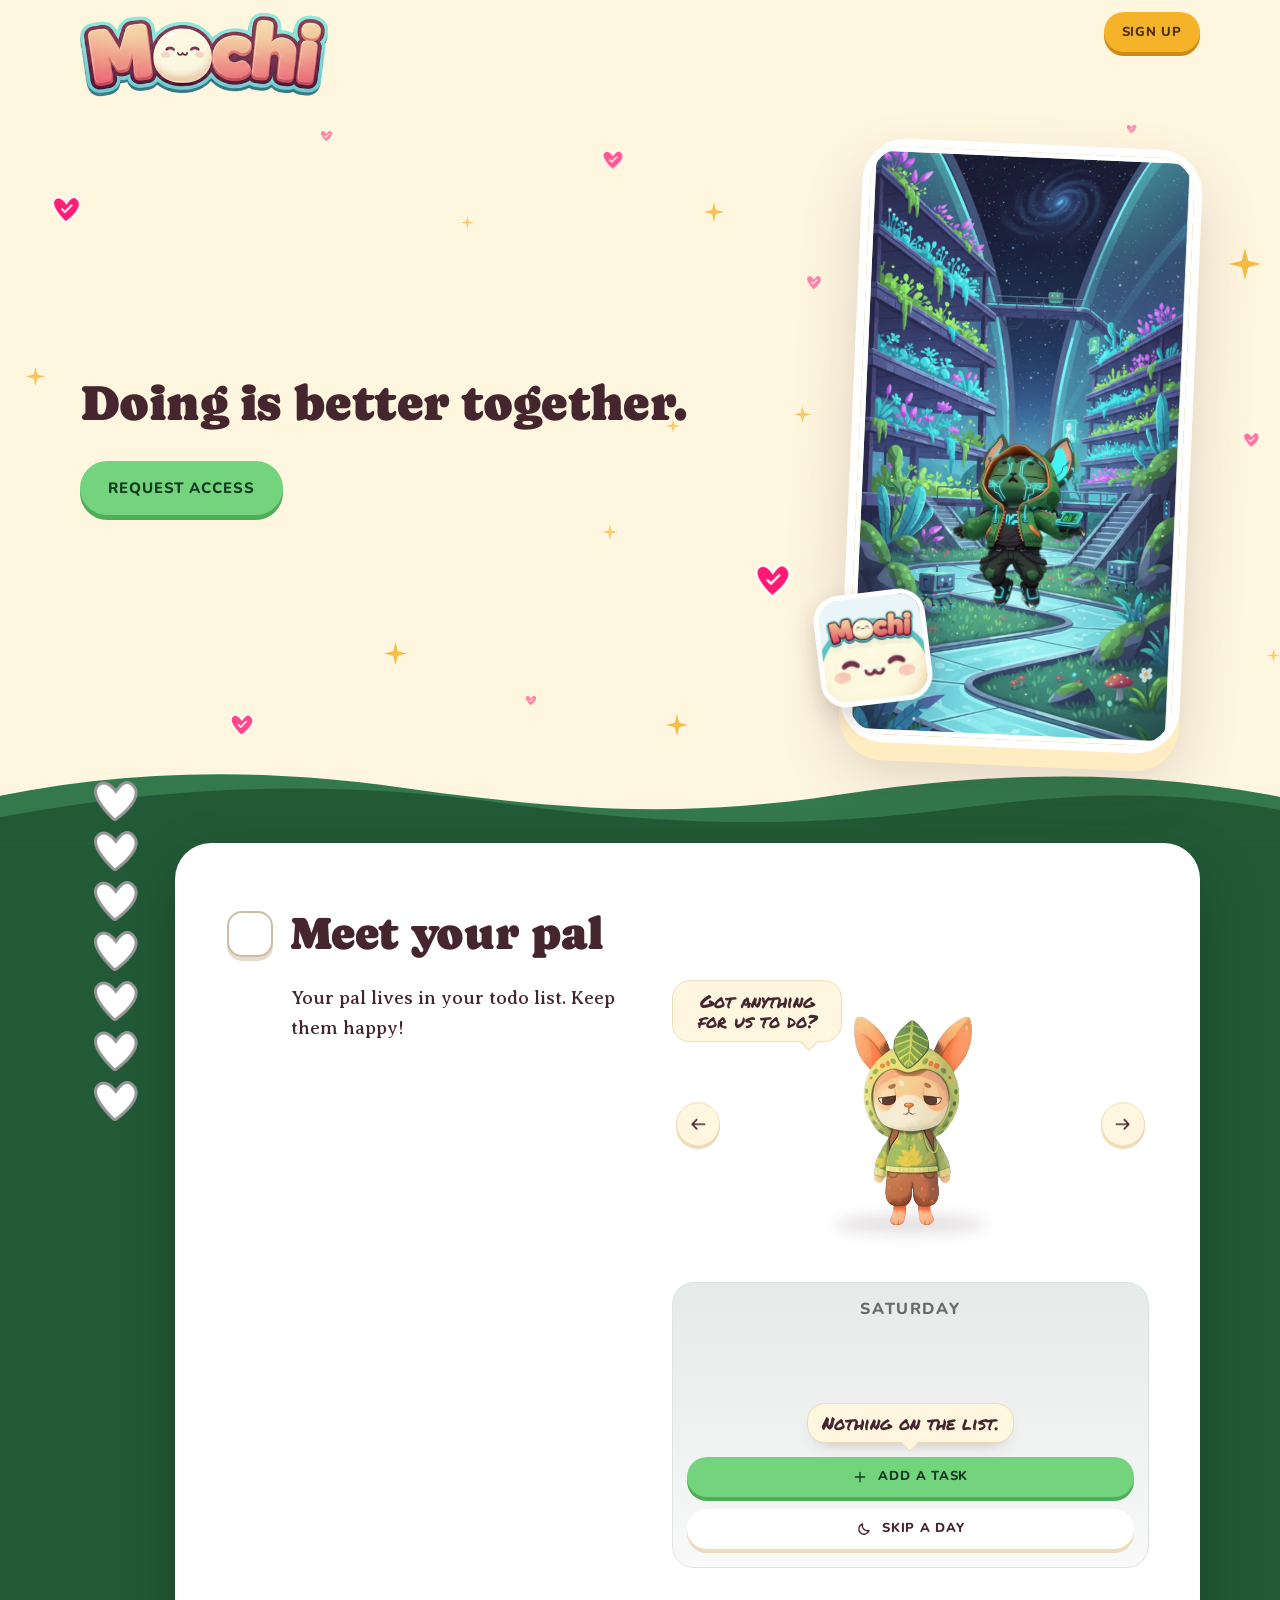
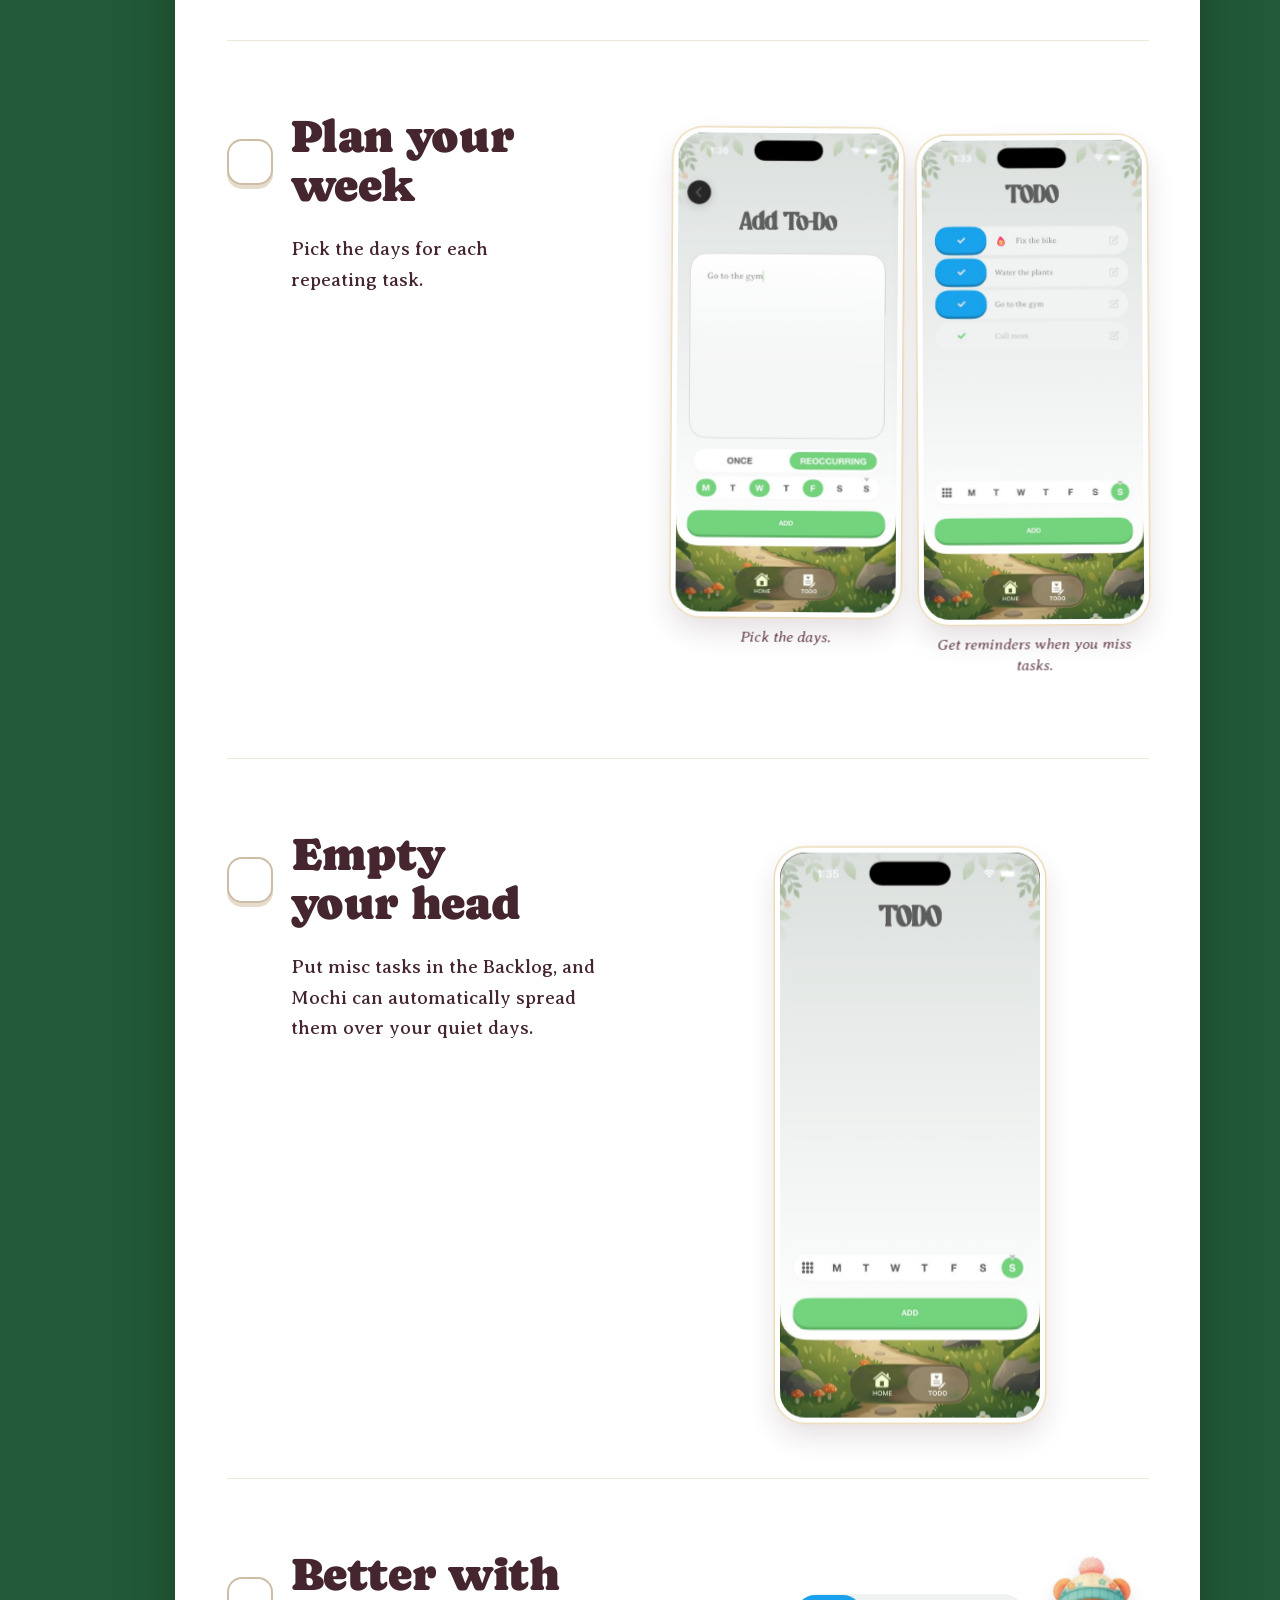
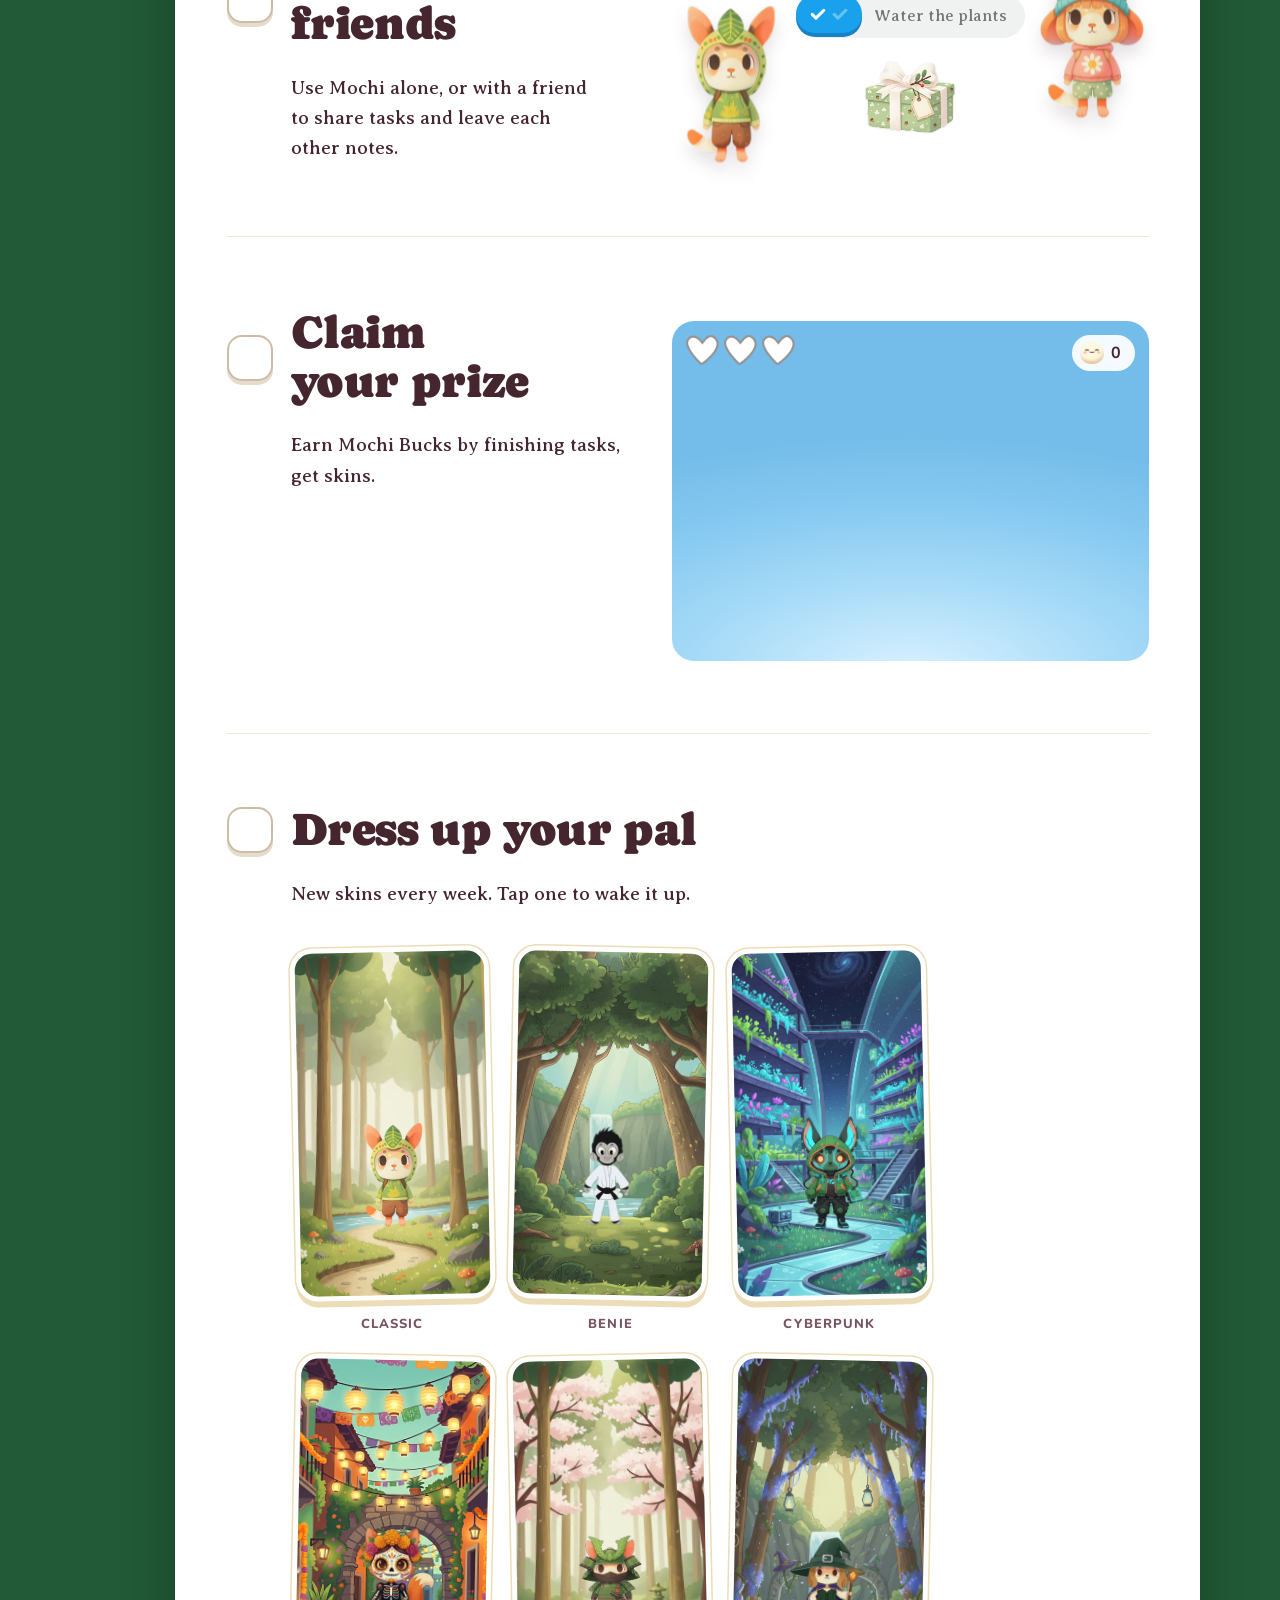
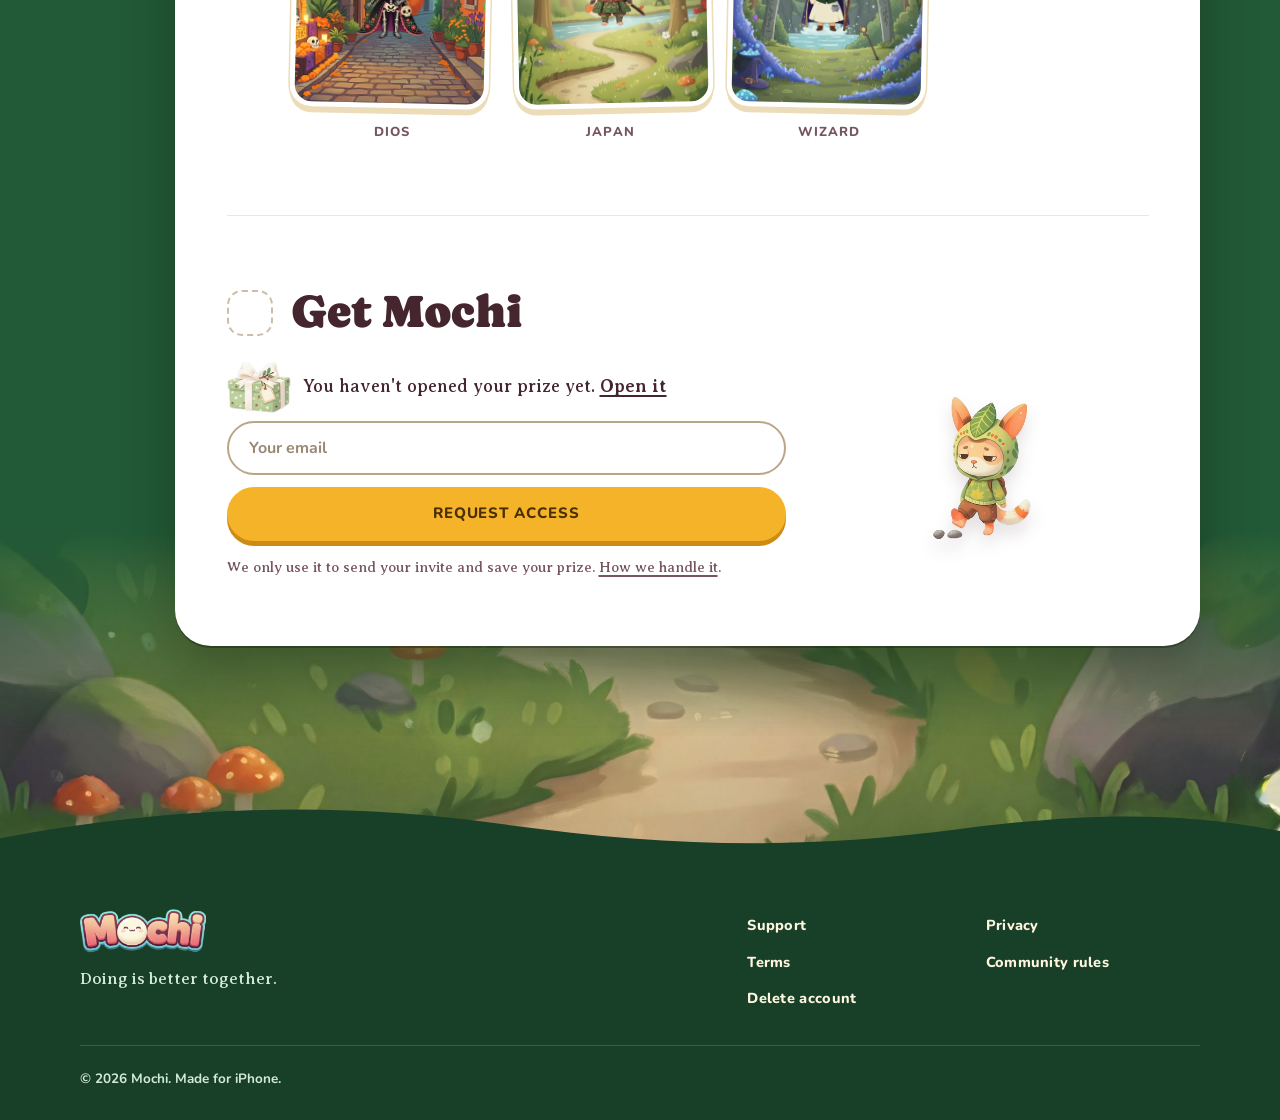
==== index.html @ 24d2e032 "Publish 2026-11-16 10:58" ====
<!DOCTYPE html><html lang="en"><head><meta charset="utf-8"><meta name="viewport" content="width=device-width, initial-scale=1, viewport-fit=cover"><title>Mochi: Doing is better together.</title><meta name="description" content="Mochi is a todo app with a little pal who feels your day. Bored when it's empty. Overwhelmed when you fall behind. Calm when you're caught up."><link rel="canonical" href="https://mochitodo.com/"><meta property="og:title" content="Mochi"><meta property="og:description" content="Mochi is a todo app with a little pal who feels your day. Bored when it's empty. Overwhelmed when you fall behind. Calm when you're caught up."><meta property="og:type" content="website"><meta property="og:image" content="https://mochitodo.com/images/icon.jpg"><meta name="theme-color" content="#fff6e0"><link rel="icon" type="image/png" href="/favicon.png"><link rel="apple-touch-icon" href="/apple-touch-icon.png"><link rel="stylesheet" href="/_astro/Base.DVQUBK1T.css"><link rel="stylesheet" href="/_astro/index.DHN9YJgg.css"></head><body><header class="site-header" data-astro-cid-nen7h5rs><div class="wrap bar" data-astro-cid-nen7h5rs><a class="brand" href="/" aria-label="Mochi home" data-astro-cid-nen7h5rs><img src="/images/logotype.png" alt="Mochi" width="118" height="41" data-astro-cid-nen7h5rs></a><nav aria-label="Main" data-astro-cid-nen7h5rs><a class="far" href="/support/" data-astro-cid-nen7h5rs>Support</a><a class="btn gold small nav-cta" href="/#get" data-request-access tabindex="-1" aria-hidden="true" data-astro-cid-nen7h5rs>Sign up</a></nav></div></header><script>
  // The logo starts big at the top of the page and shrinks to its header size over the first
  // stretch of scrolling. Only the picture scales: the header's height never changes, so the
  // page under it never jumps. --logo-k is the scale, set straight from the scroll position.
  (function () {
    var header = document.querySelector(".site-header");
    if (!header) return;
    var waiting = false, cta = header.querySelector(".nav-cta"), support = header.querySelector("nav a.far");
    var hero = document.querySelector(".hero");
    function size() {
      waiting = false;
      var big = parseFloat(getComputedStyle(header).getPropertyValue("--logo-big")) || 1;
      var p = Math.min(Math.max(window.pageYOffset / 140, 0), 1);
      header.style.setProperty("--logo-k", (big - (big - 1) * p).toFixed(3));
      // Past the hero (or the first stretch of a page without one): swap Support for the button.
      if (!cta) return;
      var past = hero ? hero.getBoundingClientRect().bottom < header.offsetHeight : window.pageYOffset > 320;
      if (past === header.classList.contains("cta-on")) return;
      header.classList.toggle("cta-on", past);
      cta.setAttribute("aria-hidden", past ? "false" : "true"); cta.tabIndex = past ? 0 : -1;
      if (support) { support.setAttribute("aria-hidden", past ? "true" : "false"); support.tabIndex = past ? -1 : 0; }
    }
    function ask() { if (!waiting) { waiting = true; requestAnimationFrame(size); } }
    window.addEventListener("scroll", ask, { passive: true });
    window.addEventListener("resize", ask);
    size();
  })();
</script><main><section class="hero"><!-- Hearts and stars drifting in the sky, at different depths (skyBits above, public/js/delight.js). --><div class="sky" aria-hidden="true"><i class="sky-heart" style="--x:4%;--y:14%;--s:30px;--d:0s;--t:10.5s;opacity:0.88;--mx:6%;--my:19%;--ms:22px" data-depth="0.45"></i><i class="sky-heart" style="--x:47%;--y:7%;--s:22px;--d:-3s;--t:9.2s;opacity:0.65;--mx:86%;--my:15%;--ms:18px" data-depth="0.27"></i><i class="sky-heart" style="--x:59%;--y:70%;--s:36px;--d:-5s;--t:11.5s;opacity:0.90;--mx:3%;--my:55%;--ms:20px" data-depth="0.97"></i><i class="sky-heart" style="--x:25%;--y:4%;--s:13px;--d:-1.5s;--t:7.7s;opacity:0.45;--mx:94%;--my:27%;--ms:11px" data-depth="0.18"></i><i class="sky-heart" style="--x:97%;--y:50%;--s:18px;--d:-4s;--t:8.5s;opacity:0.53;--mx:93%;--my:62%;--ms:13px" data-depth="0.03"></i><i class="sky-heart wide" style="--x:41%;--y:90%;--s:12px;--d:-2.4s;--t:7.5s;opacity:0.45" data-depth="-0.07"></i><i class="sky-heart wide" style="--x:63%;--y:26%;--s:16px;--d:-6s;--t:8.2s;opacity:0.47" data-depth="0.23"></i><i class="sky-heart wide" style="--x:18%;--y:93%;--s:24px;--d:-3.6s;--t:9.5s;opacity:0.71" data-depth="0.21"></i><i class="sky-heart wide" style="--x:88%;--y:3%;--s:11px;--d:-0.8s;--t:7.3s;opacity:0.45" data-depth="-0.18"></i><i class="sky-star" style="--x:30%;--y:82%;--s:23px;--d:0s;--t:9.3s;opacity:0.85;--mx:90%;--my:40%;--ms:18px" data-depth="0.45"></i><i class="sky-star" style="--x:96%;--y:22%;--s:32px;--d:-1.2s;--t:10.8s;opacity:0.85;--mx:92%;--my:80%;--ms:18px" data-depth="0.95"></i><i class="sky-star" style="--x:47%;--y:64%;--s:16px;--d:-2.3s;--t:8.2s;opacity:0.62;--mx:8%;--my:85%;--ms:14px" data-depth="-0.05"></i><i class="sky-star" style="--x:55%;--y:15%;--s:20px;--d:-0.6s;--t:8.8s;opacity:0.77;--mx:93%;--my:49%;--ms:14px" data-depth="0.26"></i><i class="sky-star" style="--x:36%;--y:17%;--s:13px;--d:-1.8s;--t:7.7s;opacity:0.60;--mx:5%;--my:70%;--ms:12px" data-depth="0.11"></i><i class="sky-star wide" style="--x:52%;--y:93%;--s:22px;--d:-2.9s;--t:9.2s;opacity:0.85" data-depth="0.13"></i><i class="sky-star wide" style="--x:62%;--y:46%;--s:17px;--d:-0.3s;--t:8.3s;opacity:0.65" data-depth="0.06"></i><i class="sky-star wide" style="--x:52%;--y:48%;--s:14px;--d:-2.6s;--t:7.8s;opacity:0.60" data-depth="0.08"></i><i class="sky-star" style="--x:2%;--y:40%;--s:19px;--d:-1s;--t:8.7s;opacity:0.73;--mx:4%;--my:36%;--ms:13px" data-depth="0.43"></i><i class="sky-star wide" style="--x:99%;--y:83%;--s:13px;--d:-3.1s;--t:7.7s;opacity:0.60" data-depth="-0.17"></i></div><div class="wrap grid"><div class="hero-text"><h1 aria-label="Doing is better together."><span class="word" aria-hidden="true" style="--i:0">Doing </span><span class="word" aria-hidden="true" style="--i:1">is </span><span class="word" aria-hidden="true" style="--i:2">better </span><span class="word" aria-hidden="true" style="--i:3">together. </span></h1><div class="cta"><a class="btn " href="/#get" data-request-access>Request access</a></div></div><div class="hero-pal"><div class="hero-art" data-astro-cid-elm4t4gh><div class="phone" data-astro-cid-elm4t4gh><img class="world" id="pal-world" alt="" width="830" height="1800" decoding="async" data-astro-cid-elm4t4gh><img class="pal" id="pal-still" alt="" decoding="async" data-astro-cid-elm4t4gh><video class="pal" id="pal-video" muted loop playsinline preload="auto" aria-hidden="true" data-astro-cid-elm4t4gh></video><noscript><img class="world" src="/pals/bg/classic.jpg" alt="" width="830" height="1800" data-astro-cid-elm4t4gh><img class="pal" src="/pals/classic/shelf.webp" alt="" style="--ar:0.5556;--k:1" data-astro-cid-elm4t4gh></noscript></div><img class="icon" src="/images/icon.jpg" alt="" width="512" height="512" data-astro-cid-elm4t4gh></div><script>(function(){const clips = [{"id":"classic","base":"/pals/classic/shelf","bg":"/pals/bg/classic.jpg","ar":0.5556,"k":1},{"id":"cyberpunk","base":"/pals/cyberpunk/shelf","bg":"/pals/bg/cyberpunk.jpg","ar":1,"k":1},{"id":"dios","base":"/pals/dios/shelf","bg":"/pals/bg/dios.jpg","ar":1,"k":1},{"id":"japan","base":"/pals/japan/shelf","bg":"/pals/bg/japan.jpg","ar":1,"k":1},{"id":"wizard","base":"/pals/wizard/shelf","bg":"/pals/bg/wizard.jpg","ar":1,"k":1},{"id":"bennie","base":"/pals/bennie/shelf","bg":"/pals/bg/bennie.jpg","ar":1,"k":1}];

(function () {
  // Where the visitor seems to be -> a skin that fits, or "" for any skin.
  function homeSkin() {
    var asked = new URLSearchParams(location.search).get("place");
    if (asked) return asked;
    var zone = "";
    try { zone = Intl.DateTimeFormat().resolvedOptions().timeZone || ""; } catch (e) {}
    var lang = ((navigator.languages && navigator.languages[0]) || navigator.language || "").toLowerCase();
    var eastAsia = /^Asia\/(Tokyo|Seoul|Pyongyang|Shanghai|Chongqing|Harbin|Urumqi|Hong_Kong|Macau|Taipei|Ulaanbaatar|Singapore|Bangkok|Ho_Chi_Minh|Saigon|Hanoi|Phnom_Penh|Vientiane|Yangon|Rangoon|Manila|Jakarta|Pontianak|Makassar|Jayapura|Kuala_Lumpur|Kuching|Brunei|Dili)$/;
    var latin = /^(America\/(Mexico_City|Cancun|Merida|Monterrey|Matamoros|Chihuahua|Ciudad_Juarez|Hermosillo|Mazatlan|Bahia_Banderas|Tijuana|Guatemala|Belize|El_Salvador|Tegucigalpa|Managua|Costa_Rica|Panama|Havana|Santo_Domingo|Puerto_Rico|Bogota|Caracas|Guayaquil|Lima|La_Paz|Santiago|Punta_Arenas|Asuncion|Montevideo|Buenos_Aires|Cordoba|Argentina\/.+|Sao_Paulo|Bahia|Belem|Fortaleza|Recife|Maceio|Manaus|Cuiaba|Campo_Grande|Porto_Velho|Boa_Vista|Rio_Branco|Araguaina|Santarem|Noronha)|Pacific\/(Galapagos|Easter)|Europe\/Madrid|Atlantic\/Canary|Africa\/Ceuta)$/;
    if (eastAsia.test(zone)) return "japan";
    if (latin.test(zone)) return "dios";
    // The time zone says nothing either way (a traveller, a shared zone): fall back on language.
    if (/^(ja|ko|zh|vi|th|id|ms|fil|tl|km|lo|my|mn)\b/.test(lang)) return "japan";
    if (/^(es|pt-br)\b/.test(lang)) return "dios";
    return "";
  }
  var home = homeSkin();
  var pool = clips.filter(function (x) { return x.id === home; });
  if (!pool.length) pool = clips;
  var c = pool[Math.floor(Math.random() * pool.length)];
  // For checking one pal: add ?pal=dios to the address.
  var want = new URLSearchParams(location.search).get("pal");
  if (want) c = clips.filter(function (x) { return x.id === want; })[0] || c;
  var world = document.getElementById("pal-world");
  var still = document.getElementById("pal-still");
  var video = document.getElementById("pal-video");

  world.src = c.bg;
  [still, video].forEach(function (el) {
    el.style.setProperty("--ar", c.ar);
    el.style.setProperty("--k", c.k);
  });
  still.src = c.base + ".webp";

  // Someone who asked their device for less motion gets the still picture only.
  if (window.matchMedia && window.matchMedia("(prefers-reduced-motion: reduce)").matches) return;

  // Safari, and every browser on iPhone and iPad, plays see-through video only as HEVC (.mov).
  // The others get WebM. (On iPhone, Chrome says "CriOS", not "Chrome", so this test holds.)
  var ua = navigator.userAgent;
  var webkit = /AppleWebKit/.test(ua) && !/(Chrome|Chromium)\//.test(ua);
  video.addEventListener("playing", function () {
    video.classList.add("on");
    still.classList.add("off");
  }, { once: true });
  video.src = c.base + (webkit ? ".mov" : ".webm");
  var started = video.play();
  if (started && started.catch) started.catch(function () {});   // autoplay refused: the still stays
})();
})();</script><!-- Phones: the button sits under the pal, overlapping the bottom of its screen (the one under the
             headline is hidden there). --><div class="cta cta-under"><a class="btn " href="/#get" data-request-access>Request access</a></div></div></div></section><section class="floor" id="list" aria-label="What Mochi does, as a todo list"><div class="hill" aria-hidden="true" data-astro-cid-fsosadq3><svg viewBox="0 0 1440 90" preserveAspectRatio="none" data-astro-cid-fsosadq3><path fill="var(--moss-light)" d="M0 46C150 12 300 6 470 30c170 24 300 34 470 8 170-26 330-30 500 6V90H0z" data-astro-cid-fsosadq3></path></svg><svg viewBox="0 0 1440 90" preserveAspectRatio="none" data-astro-cid-fsosadq3><path fill="var(--moss)" d="M0 62C200 26 380 22 560 46c180 24 330 30 520 6 150-19 250-18 360 2V90H0z" data-astro-cid-fsosadq3></path></svg></div><div class="floor-in"><div class="wrap grid"><aside class="rail" aria-label="Hearts earned by reading this page"><ol class="hearts" id="hearts"><li><img src="/images/app/heart-empty.png" alt="" width="44" height="40"><img class="full" src="/images/app/heart-full.png" alt="" width="44" height="40"></li><li><img src="/images/app/heart-empty.png" alt="" width="44" height="40"><img class="full" src="/images/app/heart-full.png" alt="" width="44" height="40"></li><li><img src="/images/app/heart-empty.png" alt="" width="44" height="40"><img class="full" src="/images/app/heart-full.png" alt="" width="44" height="40"></li><li><img src="/images/app/heart-empty.png" alt="" width="44" height="40"><img class="full" src="/images/app/heart-full.png" alt="" width="44" height="40"></li><li><img src="/images/app/heart-empty.png" alt="" width="44" height="40"><img class="full" src="/images/app/heart-full.png" alt="" width="44" height="40"></li><li><img src="/images/app/heart-empty.png" alt="" width="44" height="40"><img class="full" src="/images/app/heart-full.png" alt="" width="44" height="40"></li><li><img src="/images/app/heart-empty.png" alt="" width="44" height="40"><img class="full" src="/images/app/heart-full.png" alt="" width="44" height="40"></li></ol><button class="rail-gift" id="rail-gift" type="button" hidden aria-label="Open the present"><img src="/images/app/present.png" alt="" width="162" height="131"></button></aside><div class="sheet"><ol class="tasks"><li class="task" id="meet" data-task><div class="task-head"><button class="box" type="button" aria-pressed="false" aria-label="Meet your pal: mark as done"><svg class="icon " width="22" height="22" viewBox="0 0 24 24" fill="none" stroke="currentColor" stroke-width="2" stroke-linecap="round" stroke-linejoin="round" aria-hidden="true" focusable="false"><path d="M5 12.5l4.5 4.5L19 7.5"></path></svg></button><h2 class="task-title"><span class="ink">Meet your pal</span><span class="mark" aria-hidden="true"><span>Meet your pal</span></span></h2></div><div class="task-body"><div class="task-say"><p>Your pal lives in your todo list. Keep them happy!</p></div><div class="task-show"><div class="mood" id="mood"><div class="mood-stage"><p class="bubble" id="mood-say" aria-live="polite">Got anything for us to do?</p><img class="mood-pal" id="mood-still" src="/pals/classic/guy-bored.webp" alt="" style="--ar:0.8828;--k:1"><video class="mood-pal" id="mood-video" muted loop playsinline preload="none" aria-hidden="true"></video><button class="pal-flip prev" id="pal-prev" type="button" aria-label="Previous pal"><svg class="icon " width="20" height="20" viewBox="0 0 24 24" fill="none" stroke="currentColor" stroke-width="2" stroke-linecap="round" stroke-linejoin="round" aria-hidden="true" focusable="false"><path d="M4 12h15M13.500 6.500L19 12l-5.500 5.500"></path></svg></button><button class="pal-flip next" id="pal-next" type="button" aria-label="Next pal"><svg class="icon " width="20" height="20" viewBox="0 0 24 24" fill="none" stroke="currentColor" stroke-width="2" stroke-linecap="round" stroke-linejoin="round" aria-hidden="true" focusable="false"><path d="M4 12h15M13.500 6.500L19 12l-5.500 5.500"></path></svg></button></div><div class="mood-list"><p class="label mood-day" id="mood-day">Today</p><ul id="mood-items" aria-label="Your tasks in this demo"></ul><div class="mood-actions"><span class="mood-add-wrap"><p class="mood-empty" id="mood-empty">Nothing on the list.</p><button class="btn small" id="mood-add" type="button"><svg class="icon " width="16" height="16" viewBox="0 0 24 24" fill="none" stroke="currentColor" stroke-width="2" stroke-linecap="round" stroke-linejoin="round" aria-hidden="true" focusable="false"><path d="M12 5v14M5 12h14"></path></svg> Add a task</button></span><button class="btn small quiet" id="mood-skip" type="button"><svg class="icon " width="16" height="16" viewBox="0 0 24 24" fill="none" stroke="currentColor" stroke-width="2" stroke-linecap="round" stroke-linejoin="round" aria-hidden="true" focusable="false"><path d="M19.500 14.200A7.800 7.800 0 0 1 9.800 4.500a7.800 7.800 0 1 0 9.700 9.700z"></path></svg> Skip a day</button></div></div></div></div></div></li><li class="task" id="week" data-task><div class="task-head"><button class="box" type="button" aria-pressed="false" aria-label="Plan your week: mark as done"><svg class="icon " width="22" height="22" viewBox="0 0 24 24" fill="none" stroke="currentColor" stroke-width="2" stroke-linecap="round" stroke-linejoin="round" aria-hidden="true" focusable="false"><path d="M5 12.5l4.5 4.5L19 7.5"></path></svg></button><h2 class="task-title"><span class="ink">Plan your week</span><span class="mark" aria-hidden="true"><span>Plan your week</span></span></h2></div><div class="task-body"><div class="task-say"><p>Pick the days for each repeating task.</p></div><div class="task-show"><div class="shots"><figure><div class="shot"><img src="/images/screens/add.jpg" width="540" height="1174" loading="lazy" alt="Mochi's Add To-Do screen. The task “Go to the gym” is set to reoccurring on Monday, Wednesday and Friday."></div><figcaption>Pick the days.</figcaption></figure><figure><div class="shot"><img src="/images/screens/todo.jpg" width="540" height="1174" loading="lazy" alt="Mochi's Todo screen showing Sunday's four tasks. “Fix the bike” has a small flame because it was missed the day before; “Call mom” is ticked."></div><figcaption>Get reminders when you miss tasks.</figcaption></figure></div></div></div></li><li class="task" id="queue" data-task><div class="task-head"><button class="box" type="button" aria-pressed="false" aria-label="Empty your head: mark as done"><svg class="icon " width="22" height="22" viewBox="0 0 24 24" fill="none" stroke="currentColor" stroke-width="2" stroke-linecap="round" stroke-linejoin="round" aria-hidden="true" focusable="false"><path d="M5 12.5l4.5 4.5L19 7.5"></path></svg></button><h2 class="task-title"><span class="ink">Empty your head</span><span class="mark" aria-hidden="true"><span>Empty your head</span></span></h2></div><div class="task-body"><div class="task-say"><p>Put misc tasks in the Backlog, and Mochi can automatically spread them over your quiet days.</p></div><div class="task-show"><div class="drop" id="drop"><div class="shot" role="img" aria-label="Mochi's Todo screen filling up with five tasks from the Backlog: Renew passport, Clean the oven, Send the gift, Sort the photos, Fix the tap."><img class="drop-base" src="/images/screens/todo-empty.jpg" alt="" width="540" height="1174" loading="lazy"><img class="drop-row" src="/images/screens/row1.jpg" alt="" loading="lazy" style="left:5.39%;top:17.773%;width:88.806%;height:6.064%"><img class="drop-row" src="/images/screens/row2.jpg" alt="" loading="lazy" style="left:5.39%;top:24.409%;width:88.806%;height:6.064%"><img class="drop-row" src="/images/screens/row3.jpg" alt="" loading="lazy" style="left:5.39%;top:31.045%;width:88.806%;height:6.064%"><img class="drop-row" src="/images/screens/row4.jpg" alt="" loading="lazy" style="left:5.39%;top:37.681%;width:88.806%;height:6.064%"><img class="drop-row" src="/images/screens/row5.jpg" alt="" loading="lazy" style="left:5.39%;top:44.317%;width:88.806%;height:6.064%"></div></div></div></div></li><li class="task" id="partner" data-task><div class="task-head"><button class="box" type="button" aria-pressed="false" aria-label="Better with friends: mark as done"><svg class="icon " width="22" height="22" viewBox="0 0 24 24" fill="none" stroke="currentColor" stroke-width="2" stroke-linecap="round" stroke-linejoin="round" aria-hidden="true" focusable="false"><path d="M5 12.5l4.5 4.5L19 7.5"></path></svg></button><h2 class="task-title"><span class="ink">Better with friends</span><span class="mark" aria-hidden="true"><span>Better with friends</span></span></h2></div><div class="task-body"><div class="task-say"><p>Use Mochi alone, or with a friend to share tasks and leave each other notes.</p></div><div class="task-show"><div class="pair"><img class="pair-pal" src="/pals/classic/shelf.webp" alt="" width="480" height="864" loading="lazy"><div class="pair-mid"><!-- A shared task, as the app draws it: two checks, your friend's (done) and yours (faded).
                       Tick it and the row flips over, like a card, to the note your friend left you. --><div class="pair-card" id="pair-card"><div class="pair-flip" id="pair-flip"><div class="pair-face pair-front"><p class="pair-task" id="pair-task"><button class="sbox" id="pair-tick" type="button" aria-pressed="false" aria-label="Water the plants. Your friend did it. Tick it too."><span class="sbox-friend"><svg width="20" height="20" viewBox="0 0 24 24" fill="none" stroke="currentColor" stroke-width="3.6" stroke-linecap="round" stroke-linejoin="round" aria-hidden="true"><path d="M5 12.5l4.5 4.5L19 7.5"></path></svg></span><span class="sbox-you"><svg width="20" height="20" viewBox="0 0 24 24" fill="none" stroke="currentColor" stroke-width="3.6" stroke-linecap="round" stroke-linejoin="round" aria-hidden="true"><path d="M5 12.5l4.5 4.5L19 7.5"></path></svg></span></button><span>Water the plants</span></p></div><button class="pair-face pair-back" id="pair-note" type="button" tabindex="-1" aria-hidden="true" aria-label="A note from your friend: Proud of you today. Tap to turn it back."><span class="pair-from"><img src="/images/app/heart-full.png" alt="" width="44" height="40" loading="lazy"> From your friend</span><span class="pair-words">Proud of you today.</span></button></div><span class="pair-burst" id="pair-burst" aria-hidden="true"></span></div><button class="pair-gift" id="pair-gift" type="button" aria-expanded="false" aria-controls="pair-card" aria-label="Open the note from your friend"><img src="/images/app/present.png" alt="" width="162" height="131" loading="lazy"></button></div><img class="pair-pal" src="/images/app/girl-calm.webp" alt="" width="480" height="864" loading="lazy"></div></div></div></li><li class="task" id="hearts-task" data-task><div class="task-head"><button class="box" type="button" aria-pressed="false" aria-label="Claim your prize: mark as done"><svg class="icon " width="22" height="22" viewBox="0 0 24 24" fill="none" stroke="currentColor" stroke-width="2" stroke-linecap="round" stroke-linejoin="round" aria-hidden="true" focusable="false"><path d="M5 12.5l4.5 4.5L19 7.5"></path></svg></button><h2 class="task-title"><span class="ink">Claim your prize</span><span class="mark" aria-hidden="true"><span>Claim your prize</span></span></h2></div><div class="task-body"><div class="task-say"><p>Earn Mochi Bucks by finishing tasks, get skins.</p></div><div class="task-show"><div class="earned"><div class="crystal-stage" id="crystal-stage" data-roll="https://eepvspirsftjqhtxdshv.supabase.co/functions/v1/crystal-roll"><canvas aria-hidden="true"></canvas><span class="crystal-hearts" id="crystal-hearts" aria-hidden="true"><span class="crystal-heart"><img src="/images/app/heart-empty.png" alt="" width="44" height="40" loading="lazy"><img class="full" src="/images/app/heart-full.png" alt="" width="44" height="40" loading="lazy"></span><span class="crystal-heart"><img src="/images/app/heart-empty.png" alt="" width="44" height="40" loading="lazy"><img class="full" src="/images/app/heart-full.png" alt="" width="44" height="40" loading="lazy"></span><span class="crystal-heart"><img src="/images/app/heart-empty.png" alt="" width="44" height="40" loading="lazy"><img class="full" src="/images/app/heart-full.png" alt="" width="44" height="40" loading="lazy"></span></span><span class="crystal-pill" id="crystal-pill"><img src="/images/app/coin.png" alt="" width="100" height="93" loading="lazy"><b id="crystal-bucks" aria-label="Mochi Bucks">0</b></span><button class="crystal-hit" id="crystal-hit" type="button" disabled aria-label="Open the crystal to win Mochi Bucks and hearts"></button><p class="crystal-total" id="crystal-total" hidden><img src="/images/app/coin.png" alt="" width="100" height="93"><b id="crystal-total-n">0</b><span>Mochi Bucks</span></p><!-- Until it is claimed, the win waits wrapped in a present (public/js/crystal.js). --><a class="crystal-present" id="crystal-present" href="#get" data-request-access hidden aria-label="Your present. Sign up below to claim it."><img src="/images/app/present.png" alt="" width="162" height="131" loading="lazy"></a><p class="crystal-hint" aria-live="polite">Tap to win a prize. What's inside?</p></div><div class="crystal-win" id="crystal-win" hidden role="status"><span class="win-fx" aria-hidden="true"><i style="--i:0"></i><i style="--i:1"></i><i style="--i:2"></i><i style="--i:3"></i><i style="--i:4"></i><i style="--i:5"></i><i style="--i:6"></i><i style="--i:7"></i><i style="--i:8"></i><i style="--i:9"></i><i style="--i:10"></i><i style="--i:11"></i></span><p class="crystal-win-head" id="crystal-win-head">Claim your prize</p><p id="crystal-win-text" hidden></p><a class="btn gold crystal-claim" id="crystal-claim" href="#get" data-request-access>Sign up <b class="crystal-left" id="crystal-left" aria-label="time left">60:00</b></a></div></div></div></div></li><li class="task" id="worlds" data-task><div class="task-head"><button class="box" type="button" aria-pressed="false" aria-label="Dress up your pal: mark as done"><svg class="icon " width="22" height="22" viewBox="0 0 24 24" fill="none" stroke="currentColor" stroke-width="2" stroke-linecap="round" stroke-linejoin="round" aria-hidden="true" focusable="false"><path d="M5 12.5l4.5 4.5L19 7.5"></path></svg></button><h2 class="task-title"><span class="ink">Dress up your pal</span><span class="mark" aria-hidden="true"><span>Dress up your pal</span></span></h2></div><div class="task-body"><div class="task-say"><p>New skins every week. Tap one to wake it up.</p></div><div class="task-show"><ul class="shelf" id="shelf"><li><button class="world" type="button" data-base="/pals/classic/shelf" aria-label="Classic skin: play"><img class="world-bg" src="/pals/bg/classic.jpg" alt="" width="830" height="1800" loading="lazy"><img class="world-pal" src="/pals/classic/shelf.webp" alt="" loading="lazy" style="--ar:0.5556;--k:1"></button><span class="label">Classic</span></li><li><button class="world" type="button" data-base="/pals/bennie/shelf" aria-label="Benie skin: play"><img class="world-bg" src="/pals/bg/bennie.jpg" alt="" width="830" height="1800" loading="lazy"><img class="world-pal" src="/pals/bennie/shelf.webp" alt="" loading="lazy" style="--ar:1;--k:1"></button><span class="label">Benie</span></li><li><button class="world" type="button" data-base="/pals/cyberpunk/shelf" aria-label="Cyberpunk skin: play"><img class="world-bg" src="/pals/bg/cyberpunk.jpg" alt="" width="830" height="1800" loading="lazy"><img class="world-pal" src="/pals/cyberpunk/shelf.webp" alt="" loading="lazy" style="--ar:1;--k:1"></button><span class="label">Cyberpunk</span></li><li><button class="world" type="button" data-base="/pals/dios/shelf" aria-label="Dios skin: play"><img class="world-bg" src="/pals/bg/dios.jpg" alt="" width="830" height="1800" loading="lazy"><img class="world-pal" src="/pals/dios/shelf.webp" alt="" loading="lazy" style="--ar:1;--k:1"></button><span class="label">Dios</span></li><li><button class="world" type="button" data-base="/pals/japan/shelf" aria-label="Japan skin: play"><img class="world-bg" src="/pals/bg/japan.jpg" alt="" width="830" height="1800" loading="lazy"><img class="world-pal" src="/pals/japan/shelf.webp" alt="" loading="lazy" style="--ar:1;--k:1"></button><span class="label">Japan</span></li><li><button class="world" type="button" data-base="/pals/wizard/shelf" aria-label="Wizard skin: play"><img class="world-bg" src="/pals/bg/wizard.jpg" alt="" width="830" height="1800" loading="lazy"><img class="world-pal" src="/pals/wizard/shelf.webp" alt="" loading="lazy" style="--ar:1;--k:1"></button><span class="label">Wizard</span></li></ul></div></div></li><li class="task" id="get" data-task data-locked><div class="task-head"><button class="box" type="button" aria-pressed="false" aria-label="Get Mochi: mark as done" disabled><svg class="icon " width="22" height="22" viewBox="0 0 24 24" fill="none" stroke="currentColor" stroke-width="2" stroke-linecap="round" stroke-linejoin="round" aria-hidden="true" focusable="false"><path d="M5 12.5l4.5 4.5L19 7.5"></path></svg></button><h2 class="task-title"><span class="ink">Get Mochi</span><span class="mark" aria-hidden="true"><span>Get Mochi</span></span></h2></div><div class="task-body"><div class="task-say"></div><div class="task-show"><div class="get"><!-- The pal plays its clip (bored until you sign up, calm after); the still shows first and stays
                     when motion is reduced or the clip can't play. --><div class="get-stage" id="get-stage"><div class="get-pal" aria-hidden="true"><img class="get-pal-still" id="get-pal" src="/pals/classic/guy-bored.webp" alt="" width="768" height="870" loading="lazy"><video class="get-pal-clip" id="get-pal-clip" muted loop playsinline preload="none"></video></div></div><div class="get-do"><form class="access" id="access" novalidate><!-- The last heart (it fills when you sign up), next to the prize if one is waiting,
                           and only then: the line is always the prize itself. --><div class="access-lead"><span class="get-heart" id="get-heart" aria-hidden="true"><img src="/images/app/heart-empty.png" alt="" width="44" height="40" loading="lazy"><img class="full" src="/images/app/heart-full.png" alt="" width="44" height="40" loading="lazy"></span><p class="access-bonus" id="access-bonus" hidden></p><!-- Never opened the crystal: the present that followed you down lands here, with a nudge. --><a class="get-gift" id="get-gift" href="#hearts-task" aria-label="Open your prize" hidden><img src="/images/app/present.png" alt="" width="162" height="131" loading="lazy"></a><p class="get-remind" id="get-remind" hidden>You haven't opened your prize yet. <a href="#hearts-task">Open it</a></p></div><label class="sr-only" for="access-email">Your email</label><div class="access-row"><input id="access-email" name="email" type="email" inputmode="email" autocomplete="email" autocapitalize="off" spellcheck="false" placeholder="Your email" maxlength="254" required><input class="access-trap" name="website" type="text" tabindex="-1" autocomplete="off" aria-hidden="true"><button class="btn gold" type="submit" id="access-go">Request access</button></div><p class="access-msg" id="access-msg" role="status" aria-live="polite"></p><p class="access-fine">We only use it to send your invite and save your prize. <a href="/privacy/#website">How we handle it</a>.</p></form></div></div></div></div></li></ol></div></div><div class="floor-art" aria-hidden="true"><div class="hill" aria-hidden="true" data-astro-cid-fsosadq3><svg viewBox="0 0 1440 90" preserveAspectRatio="none" data-astro-cid-fsosadq3><path fill="var(--moss-deep)" d="M0 62C200 26 380 22 560 46c180 24 330 30 520 6 150-19 250-18 360 2V90H0z" data-astro-cid-fsosadq3></path></svg></div></div></div></section><div class="claim-bar" id="claim-bar" hidden><a class="btn gold" id="claim-bar-btn" href="#get">Sign up <b class="crystal-left" id="claim-bar-left">10:00.000</b></a></div><div class="present-dock" id="present-dock" hidden><p class="present-say" aria-hidden="true">Don't forget to claim me by signing up below!</p><a class="present-dock-gift" href="#get" aria-label="Your present. Sign up below to claim it."><img src="/images/app/present.png" alt="" width="162" height="131"></a></div><script src="/js/delight.js?v=mwjmmnda" defer></script><script src="/js/lottie_light.min.js" defer></script><script src="/js/coinpile.js?v=mwjmmnda" defer></script><script src="/js/crystal.js?v=mwjmmnda" defer></script></main><footer class="site-footer" data-astro-cid-jo6i4kqk><div class="ground" data-astro-cid-jo6i4kqk><div class="wrap inner" data-astro-cid-jo6i4kqk><div class="who" data-astro-cid-jo6i4kqk><img src="/images/logotype.png" alt="Mochi" width="126" height="44" data-astro-cid-jo6i4kqk><p id="foot-line" data-astro-cid-jo6i4kqk>Doing is better together.</p></div><nav aria-label="Footer" data-astro-cid-jo6i4kqk><ul data-astro-cid-jo6i4kqk><li data-astro-cid-jo6i4kqk><a href="/support/" data-astro-cid-jo6i4kqk>Support</a></li><li data-astro-cid-jo6i4kqk><a href="/privacy/" data-astro-cid-jo6i4kqk>Privacy</a></li><li data-astro-cid-jo6i4kqk><a href="/eula/" data-astro-cid-jo6i4kqk>Terms</a></li><li data-astro-cid-jo6i4kqk><a href="/community/" data-astro-cid-jo6i4kqk>Community rules</a></li><li data-astro-cid-jo6i4kqk><a href="/delete-account/" data-astro-cid-jo6i4kqk>Delete account</a></li></ul></nav><p class="fine" data-astro-cid-jo6i4kqk>© 2026 Mochi. Made for iPhone.</p></div></div></footer></body></html><script>(function(){const lines = {"idle":["Tiny steps still count!","I like it here with you.","Today feels like a good day."],"bored":["Got anything for us to do?","Sooo bored… add a task?","My paws are itching to help."],"overwhelmed":["Phew, that's a big pile…","One at a time. We've got this.","Deep breath with me?"],"taskDone":["Yay! One down!","Look at you go!","Done and dusted!"],"overwhelmedTaskDone":["One less! I can breathe again.","Ahh, lighter already. Thank you!"],"calmAgain":["All caught up. So calm now!","We did it! Calm day unlocked."]};
const ideas = ["Water the plants","Call mom","Fold the laundry","Buy oat milk","Reply to Sam","Book the dentist","Take out the trash","Stretch for ten minutes"];
const demoPals = [{"name":"Classic","bored":{"base":"/pals/classic/guy-bored","ar":0.8828,"k":1},"overwhelmed":{"base":"/pals/classic/guy-overwhelmed","ar":0.5556,"k":1},"idle":{"base":"/pals/classic/shelf","ar":0.5556,"k":1}},{"name":"Benie","bored":{"base":"/pals/bennie/guy-bored","ar":1,"k":1.5},"overwhelmed":{"base":"/pals/bennie/guy-overwhelmed","ar":1,"k":1},"idle":{"base":"/pals/bennie/shelf","ar":1,"k":1}},{"name":"Cyberpunk","bored":{"base":"/pals/cyberpunk/guy-bored","ar":1,"k":1},"overwhelmed":{"base":"/pals/cyberpunk/guy-overwhelmed","ar":1,"k":1},"idle":{"base":"/pals/cyberpunk/shelf","ar":1,"k":1}},{"name":"Dios","bored":{"base":"/pals/dios/girl-bored","ar":1,"k":1},"overwhelmed":{"base":"/pals/dios/girl-overwhelmed","ar":1,"k":1},"idle":{"base":"/pals/dios/shelf","ar":1,"k":1}},{"name":"Japan","bored":{"base":"/pals/japan/guy-bored","ar":1,"k":1},"overwhelmed":{"base":"/pals/japan/guy-overwhelmed","ar":1,"k":1},"idle":{"base":"/pals/japan/shelf","ar":1,"k":1}},{"name":"Wizard","bored":{"base":"/pals/wizard/girl-bored","ar":1,"k":1},"overwhelmed":{"base":"/pals/wizard/girl-overwhelmed","ar":1,"k":1},"idle":{"base":"/pals/wizard/shelf","ar":1,"k":1}}];
const hasDownload = false;
const tagline = "Doing is better together.";
const appName = "Mochi";
const accessUrl = "https://eepvspirsftjqhtxdshv.supabase.co/functions/v1/request-access";

(function () {
  var $ = function (id) { return document.getElementById(id); };
  var reduce = window.matchMedia && window.matchMedia("(prefers-reduced-motion: reduce)").matches;
  // Safari (and every browser on iPhone) plays see-through video only as HEVC .mov; the rest get WebM.
  var ua = navigator.userAgent;
  var webkit = /AppleWebKit/.test(ua) && !/(Chrome|Chromium)\//.test(ua);
  function clip(base) { return base + (webkit ? ".mov" : ".webm"); }
  // The pal in "Get Mochi": its still at once, its clip once it's near the screen.
  var getPalBase = "", getPalNear = false;
  function getPal(base) {
    if (base === getPalBase) return;
    getPalBase = base;
    var still = $("get-pal"), v = $("get-pal-clip");
    still.src = base + ".webp"; still.classList.remove("off"); v.classList.remove("on");
    if (getPalNear) playGetPal();
  }
  function playGetPal() {
    var v = $("get-pal-clip");
    if (reduce || !getPalBase) return;
    v.src = clip(getPalBase);
    var p = v.play(); if (p && p.catch) p.catch(function () {});
  }
  $("get-pal-clip").addEventListener("playing", function () { this.classList.add("on"); $("get-pal").classList.add("off"); });
  if ("IntersectionObserver" in window) new IntersectionObserver(function (e, io) {
    if (!e[0].isIntersecting) return;
    io.disconnect(); getPalNear = true; playGetPal();
  }, { rootMargin: "300px" }).observe($("get-pal").parentNode);
  function pick(list) { return list[Math.floor(Math.random() * list.length)]; }

  var DAYS = ["Sunday", "Monday", "Tuesday", "Wednesday", "Thursday", "Friday", "Saturday"];
  var now = new Date();
  var dow = now.getDay();            // 0 = Sunday
  var col = (dow + 6) % 7;           // 0 = Monday, the way the app's week runs

  // ---------------------------------------------------------------- the list ticks itself
  var tasks = Array.prototype.slice.call(document.querySelectorAll("[data-task]"));
  // Phones and tablets: each task title stays on one line, shrunk only as much as it needs to fit.
  var stacked = window.matchMedia("(max-width: 1000px)");
  function fitTitles() {
    tasks.forEach(function (t) {
      var h = t.querySelector(".task-title");
      h.style.fontSize = ""; h.style.whiteSpace = "";
      if (!stacked.matches) return;
      h.style.whiteSpace = "nowrap";
      var room = h.clientWidth, need = h.scrollWidth;
      if (need > room) h.style.fontSize = (parseFloat(getComputedStyle(h).fontSize) * room / need * 0.98).toFixed(2) + "px";
    });
  }
  fitTitles();
  window.addEventListener("resize", fitTitles);
  if (document.fonts && document.fonts.ready) document.fonts.ready.then(fitTitles);
  var hearts = Array.prototype.slice.call(document.querySelectorAll("#hearts li"));
  var done = tasks.map(function () { return false; });
  var byHand = tasks.map(function () { return false; });
  var total = tasks.length, last = total - 1;
  var tally = $("tally");

  function render() {
    var n = done.filter(Boolean).length;
    tasks.forEach(function (t, i) {
      t.classList.toggle("done", done[i]);
      t.querySelector(".box").setAttribute("aria-pressed", done[i] ? "true" : "false");
    });
    hearts.forEach(function (h, i) {
      var was = h.classList.contains("on"), on = i < n;
      h.classList.toggle("on", on);
      if (!on) h.classList.remove("arriving", "pop");
      else if (!was && rendered && !reduce) earn(h, lastTicked >= 0 ? tasks[lastTicked].querySelector(".box") : null);
    });
    rendered = true;
    getPal(done[last] ? "/pals/classic/shelf" : "/pals/classic/guy-bored");
    $("rail-gift").hidden = n < total;
    if (tally) {
      tally.hidden = n === 0;
      $("tally-count").textContent = n + "/" + total;
      tally.classList.remove("bump"); void tally.offsetWidth; tally.classList.add("bump");
    }
    $("get-heart").classList.toggle("on", !!done[last]);
  }
  function set(i, value, hand) {
    if (hand) byHand[i] = true;
    if (done[i] === value) return;
    done[i] = value;
    if (value) lastTicked = i;
    render();
  }

  // Earning a heart: a little heart flies from the ticked task's checkbox, on an arc, into its slot on
  // the rail, and the slot pops (squash, spring, ring, glow, a burst of tiny hearts and gold). If the
  // checkbox isn't on screen, the slot just pops. Styles: "A heart earned" in home.css.
  var lastTicked = -1, rendered = false;
  function earn(h, from) {
    var a = from && from.getBoundingClientRect(), b = h.getBoundingClientRect();
    if (!a || !b.width || a.bottom < 0 || a.top > window.innerHeight || !document.body.animate) { pop(h); return; }
    h.classList.add("arriving");
    var f = document.createElement("img");
    f.src = "/images/app/heart-full.png"; f.alt = ""; f.className = "heart-flier"; f.style.left = "0"; f.style.top = "0";
    document.body.appendChild(f);
    var s = { x: a.left + a.width / 2 - 13, y: a.top + a.height / 2 - 12 }, e = { x: b.left + b.width / 2 - 13, y: b.top + b.height / 2 - 12 };
    var m = { x: (s.x + e.x) / 2, y: Math.min(s.y, e.y) - 90 };
    function at(t, k) { var u = 1 - t; return "translate(" + (u * u * s.x + 2 * u * t * m.x + t * t * e.x).toFixed(1) + "px," +
                                                     (u * u * s.y + 2 * u * t * m.y + t * t * e.y).toFixed(1) + "px) scale(" + k + ")"; }
    var fly = f.animate([{ transform: at(0, 0.4), opacity: 0 }, { transform: at(0.25, 1.3), opacity: 1, offset: 0.22 },
                         { transform: at(0.6, 1.15), offset: 0.6 }, { transform: at(1, 0.85), opacity: 1 }],
                        { duration: 640, easing: "cubic-bezier(0.45, 0, 0.3, 1)" });
    fly.onfinish = function () { f.remove(); if (h.classList.contains("arriving")) { h.classList.remove("arriving"); pop(h); } };
  }
  function pop(h) {
    h.classList.remove("pop"); void h.offsetWidth; h.classList.add("pop");
    var bits = [], ring = document.createElement("span");
    ring.className = "ring"; h.appendChild(ring); bits.push(ring);
    for (var k = 0; k < 9; k++) {
      var sp = document.createElement("span"), ang = (k / 9) * Math.PI * 2 + Math.random() * 0.4, d = 26 + Math.random() * 18;
      sp.className = k % 3 === 2 ? "spark gold" : "spark";
      sp.style.setProperty("--dx", (Math.cos(ang) * d).toFixed(1) + "px");
      sp.style.setProperty("--dy", (Math.sin(ang) * d).toFixed(1) + "px");
      sp.style.setProperty("--r", ((Math.random() - 0.5) * 90).toFixed(0) + "deg");
      sp.style.setProperty("--s", (0.7 + Math.random() * 0.6).toFixed(2));
      h.appendChild(sp); bits.push(sp);
    }
    setTimeout(function () { bits.forEach(function (x) { x.remove(); }); h.classList.remove("pop"); }, 950);
  }
  tasks.forEach(function (t, i) {
    t.querySelector(".box").addEventListener("click", function () { set(i, !done[i], true); });
  });
  // A task ticks as you scroll past it: the moment its checkbox row rises above the middle of
  // the window. Scrolling back up unticks it the same way, once the row drops below that line
  // again. Scrolling never touches a box you set yourself, and the last task is ticked only by
  // doing it. When several pass at once (a jump), they go one after another: ticks top to
  // bottom, unticks bottom to top, so the list fills and empties like you read it.
  var waiting = false, queued = [], draining = false;
  function above(i) {
    var head = tasks[i].querySelector(".task-head").getBoundingClientRect();
    return head.top + head.height / 2 < window.innerHeight * 0.45;
  }
  function drain() {
    if (!queued.length) { draining = false; return; }
    draining = true;
    var i = queued.shift();
    if (!byHand[i]) set(i, above(i), false);               // where it is now, not where it was
    setTimeout(drain, reduce ? 0 : 140);
  }
  function scrolledPast() {
    waiting = false;
    var ticks = [], unticks = [];
    tasks.forEach(function (t, i) {
      if (i === last || byHand[i] || queued.indexOf(i) !== -1) return;
      var want = above(i);
      if (want && !done[i]) ticks.push(i);
      else if (!want && done[i]) unticks.unshift(i);
    });
    queued = queued.concat(ticks, unticks);
    if (queued.length && !draining) drain();
  }
  window.addEventListener("scroll", function () { if (!waiting) { waiting = true; requestAnimationFrame(scrolledPast); } }, { passive: true });
  window.addEventListener("resize", scrolledPast);
  var getLink = tasks[last].querySelector("a.btn");
  if (getLink) getLink.addEventListener("click", function () { set(last, true, true); });

  // ---------------------------------------------------------------- request access
  // The email goes to our own server (the request-access function) and nowhere else. Asking is
  // what ticks the last task. The device remembers that it asked, so the box isn't shown again.
  var form = $("access");
  if (form && accessUrl) {
    var emailEl = $("access-email"), msg = $("access-msg"), go = $("access-go");
    var asked = false;
    try { asked = localStorage.getItem("mochi-access") === "1"; } catch (e) {}
    var bonusEl = $("access-bonus");
    // What the crystal on this page paid, if it was tapped and not yet saved to an email
    // (public/js/crystal.js keeps it). Only its id is sent; the server knows what it is worth.
    function crystal() {
      var v = null;
      try { v = JSON.parse(localStorage.getItem("mochi-crystal") || "null"); } catch (e) { v = window.__mochiCrystal || null; }
      return v && typeof v.id === "string" && v.amount >= 30 && v.amount <= 100 ? v : null;
    }
    function keepCrystal(v) {
      window.__mochiCrystal = v;
      try { if (v) localStorage.setItem("mochi-crystal", JSON.stringify(v)); else localStorage.removeItem("mochi-crystal"); } catch (e) {}
      window.dispatchEvent(new CustomEvent("mochi-crystal"));
    }
    function waiting() { var c = crystal(); return c && !c.saved && c.expires > Date.now() ? c : null; }
    function thanks(text) {
      form.classList.add("sent");
      msg.textContent = text;
      set(last, true, true);
    }
    var LISTED = "You're on the list. Watch your inbox for an invite.";
    function prize(bucks, hearts) { var h = Math.min(3, Math.max(1, Math.round(hearts) || 1)); return Math.round(bucks) + " Mochi Bucks and " + h + (h === 1 ? " heart" : " hearts"); }
    function dressForm() {
      var c = waiting(), saved = crystal();
      bonusEl.hidden = !c;
      if (c) {                                             // "[coin] 74 Mochi Bucks and [heart] 2 hearts are waiting."
        var b = Math.round(c.amount), h = Math.min(3, Math.max(1, Math.round(c.hearts) || 1));
        bonusEl.innerHTML = '<img class="inline-icon" src="/images/app/coin.png" alt="" width="100" height="93" />' + b + " Mochi Bucks and " +
          '<img class="inline-icon" src="/images/app/heart-full.png" alt="" width="44" height="40" />' + h + (h === 1 ? " heart is" : " hearts are") + " waiting.";
      }
      go.textContent = c ? "Sign up and claim" : "Request access";
      if (asked && !c) thanks(saved && saved.saved ? LISTED + " Your " + prize(saved.amount, saved.hearts) + " are saved for you." : LISTED);
      else if (c && form.classList.contains("sent")) {       // already on the list, then won a crystal: ask once more to save it
        form.classList.remove("sent"); msg.textContent = "Enter your email again to save your prize.";
      }
    }
    dressForm();
    window.addEventListener("mochi-crystal", dressForm);
    form.addEventListener("submit", function (ev) {
      ev.preventDefault();
      // The same plain-email rule the server enforces. This copy only saves a round trip; the
      // server and the database are what actually refuse anything else.
      var email = emailEl.value.trim().toLowerCase();
      if (email.length > 254 || email.indexOf("..") !== -1 ||
          !/^[a-z0-9](?:[a-z0-9._+-]{0,62}[a-z0-9])?@(?:[a-z0-9](?:[a-z0-9-]{0,61}[a-z0-9])?\.)+[a-z]{2,24}$/.test(email)) {
        msg.textContent = "That email doesn't look right. Check it and try again.";
        emailEl.focus();
        return;
      }
      var c = waiting(), body = { email: email, website: form.elements.website.value };
      if (c) body.roll = c.id;
      go.disabled = true; msg.textContent = "Sending…";
      fetch(accessUrl, { method: "POST", headers: { "Content-Type": "application/json" }, body: JSON.stringify(body) })
        .then(function (r) { return r.json(); })
        .then(function (d) {
          if (d.status === "ok") {
            asked = true;
            try { localStorage.setItem("mochi-access", "1"); } catch (e) {}
            // The amount shown is the one the server says it saved, not the one this page remembered.
            var text = LISTED;
            if (d.bonus_state === "saved" && d.bonus >= 30) {
              var won = d.hearts >= 1 ? d.hearts : (c ? c.hearts : 1);
              text = "You're on the list, and your " + prize(d.bonus, won) + " are saved to " + email +
                     ". Log in to the app with that email to get them.";
              if (c) keepCrystal({ id: c.id, amount: d.bonus, hearts: won, expires: c.expires, saved: true });
            } else if (c) {
              text = LISTED + (d.bonus_state === "has_one" ? " This email already has a prize saved, so it keeps that one."
                             : d.bonus_state === "used" ? " That crystal was already claimed with another email."
                             : " Your crystal prize ran out before you signed up.");
              // The crystal stays spent: it is one shot, so the record is kept, never cleared.
              keepCrystal({ id: c.id, amount: c.amount, hearts: c.hearts, expires: 0, saved: false,
                            why: d.bonus_state === "has_one" || d.bonus_state === "used" ? d.bonus_state : "" });
            }
            bonusEl.hidden = true;
            thanks(text);
          } else if (d.status === "invalid") {
            msg.textContent = "That email doesn't look right. Check it and try again."; go.disabled = false; emailEl.focus();
          } else if (d.status === "rate_limited") {
            msg.textContent = "Too many tries. Try again in an hour."; go.disabled = false;
          } else { throw new Error("status"); }
        })
        .catch(function () { msg.textContent = "Couldn't reach us just now. Try again in a minute."; go.disabled = false; });
    });
    // The "Request access" buttons elsewhere on the page jump here and put the cursor in the box.
    Array.prototype.forEach.call(document.querySelectorAll("[data-request-access]"), function (a) {
      a.addEventListener("click", function () { setTimeout(function () { if (!form.classList.contains("sent")) emailEl.focus({ preventScroll: true }); }, 700); });
    });
  }
  render(); scrolledPast();

  // While you are in another tab, your pal gets bored. (Look at the tab's name.)
  var realTitle = document.title;
  document.addEventListener("visibilitychange", function () {
    document.title = document.hidden ? "Your pal is bored…" : realTitle;
  });

  // ---------------------------------------------------------------- 1. the mood demo
  // The app's own rule: no tasks today = bored; a missed task on fire = overwhelmed; else calm.
  // Which pal the demo shows; the arrows flip through demoPals (the shelf's six).
  var palAt = 0, CLIPS = demoPals[0];
  var items = [], demoDay = dow, shown = "", seenDemo = false, ideaAt = 0;
  var listEl = $("mood-items"), sayEl = $("mood-say"), stillEl = $("mood-still"), videoEl = $("mood-video");
  var MAX_DEMO = 3;   // the demo list holds three tasks at most
  function mood() {
    if (items.some(function (t) { return t.fire && !t.done; })) return "overwhelmed";
    return items.length ? "idle" : "bored";
  }
  function say(text) {
    sayEl.textContent = text;
    sayEl.classList.remove("pop"); void sayEl.offsetWidth; sayEl.classList.add("pop");
  }
  function showPal() {
    var m = mood();
    if (m === shown) return;
    shown = m;
    var c = CLIPS[m];
    [stillEl, videoEl].forEach(function (el) { el.style.setProperty("--ar", c.ar); el.style.setProperty("--k", c.k); });
    stillEl.classList.remove("off"); videoEl.classList.remove("on");
    stillEl.src = c.base + ".webp";
    if (reduce || !seenDemo) return;
    videoEl.src = clip(c.base);
    var p = videoEl.play(); if (p && p.catch) p.catch(function () {});
  }
  videoEl.addEventListener("playing", function () { videoEl.classList.add("on"); stillEl.classList.add("off"); });
  // The speech bubble sits just above the pal's head. Heads (and ears) are at different heights in
  // each clip, so the first time a picture shows, find its first non-clear row and remember it.
  var headAt = {};
  function headTop(img) {
    if (headAt[img.src] !== undefined) return headAt[img.src];
    var f = 0;
    try {
      var c = document.createElement("canvas"), h = 120, w = Math.max(1, Math.round(h * img.naturalWidth / img.naturalHeight));
      c.width = w; c.height = h;
      var x = c.getContext("2d"); x.drawImage(img, 0, 0, w, h);
      var d = x.getImageData(0, 0, w, h).data;
      search: for (var y = 0; y < h; y++) for (var i = 0; i < w; i++) if (d[(y * w + i) * 4 + 3] > 40) { f = y / h; break search; }
    } catch (e) { f = 0.1; }
    return (headAt[img.src] = f);
  }
  // On a wide screen the bubble moves to the head's left side (its bottom a little below the top of
  // the head), which leaves the stage shorter; on a phone it sits on top, where there's room.
  var wide = window.matchMedia("(min-width: 1001px)");
  function placeBubble() {
    if (!stillEl.naturalHeight) return;
    var stage = stillEl.parentNode.getBoundingClientRect(), r = stillEl.getBoundingClientRect();
    if (!r.height) return;
    var head = r.top + headTop(stillEl) * r.height;
    sayEl.classList.toggle("side", wide.matches);
    sayEl.style.bottom = Math.round(stage.bottom - head + (wide.matches ? -34 : 14)) + "px";
  }
  if (wide.addEventListener) wide.addEventListener("change", placeBubble);
  stillEl.addEventListener("load", placeBubble);
  window.addEventListener("resize", placeBubble);
  if (stillEl.complete) placeBubble();
  function flipPal(step) {
    palAt = (palAt + step + demoPals.length) % demoPals.length;
    CLIPS = demoPals[palAt];
    videoEl.pause(); videoEl.removeAttribute("src"); videoEl.load();
    shown = ""; showPal();
    $("pal-prev").setAttribute("aria-label", "Previous pal (now " + CLIPS.name + ")");
  }
  $("pal-prev").addEventListener("click", function () { flipPal(-1); });
  $("pal-next").addEventListener("click", function () { flipPal(1); });
  // On a phone, swipe across the pal to flip: left for the next one, right for the one before.
  // Only a mostly sideways swipe counts, so scrolling the page up and down is left alone.
  var swipeX = null, swipeY = 0;
  var stageEl = document.querySelector(".mood-stage");
  stageEl.addEventListener("touchstart", function (e) {
    if (e.touches.length !== 1 || e.target.closest("button")) { swipeX = null; return; }
    swipeX = e.touches[0].clientX; swipeY = e.touches[0].clientY;
  }, { passive: true });
  stageEl.addEventListener("touchend", function (e) {
    if (swipeX === null) return;
    var t = e.changedTouches[0], dx = t.clientX - swipeX, dy = t.clientY - swipeY;
    swipeX = null;
    if (Math.abs(dx) > 40 && Math.abs(dx) > Math.abs(dy) * 1.5) flipPal(dx < 0 ? 1 : -1);
  }, { passive: true });
  $("mood").addEventListener("keydown", function (e) {
    if (e.target.closest("input, textarea")) return;
    if (e.key === "ArrowLeft") { flipPal(-1); e.preventDefault(); }
    else if (e.key === "ArrowRight") { flipPal(1); e.preventDefault(); }
  });
  // The flame on a missed task is the app's own animation (Resources/animation/fireguy.json),
  // played by the Lottie player. Both files are part of this site; nothing is loaded from elsewhere.
  var flames = [], flameData = null, flameWaiting = [];
  function startFlame(el) {
    if (!window.lottie || !flameData || !el.isConnected) return;
    var a = window.lottie.loadAnimation({ container: el, renderer: "svg", loop: !reduce, autoplay: !reduce,
                                          animationData: JSON.parse(flameData) });
    if (reduce) a.goToAndStop(40, true);
    flames.push(a);
  }
  function lightFlame(el) {
    if (flameData && window.lottie) { startFlame(el); return; }
    flameWaiting.push(el);
    if (flameWaiting.length > 1) return;              // the first flame fetches the file; the rest wait for it
    var ready = function () {
      if (!flameData || !window.lottie) return;
      flameWaiting.splice(0).forEach(startFlame);
    };
    fetch("/anim/fireguy.json").then(function (r) { return r.text(); }).then(function (t) { flameData = t; ready(); }).catch(function () {});
    if (!window.lottie) window.addEventListener("load", ready);
  }
  function draw() {
    flames.splice(0).forEach(function (a) { a.destroy(); });
    flameWaiting.length = 0;
    listEl.textContent = "";
    // As in the app: unfinished tasks first, finished ones at the bottom.
    var order = items.map(function (t, i) { return i; }).sort(function (x, y) { return (items[x].done - items[y].done) || (x - y); });
    order.forEach(function (i) {
      var t = items[i];
      var li = document.createElement("li");
      if (t.done) li.className = "done";
      var b = document.createElement("button");
      b.type = "button"; b.className = "mbox";
      b.setAttribute("aria-pressed", t.done ? "true" : "false");
      b.setAttribute("aria-label", t.text + (t.done ? ": done" : ": mark as done"));
      b.innerHTML = '<svg width="16" height="16" viewBox="0 0 24 24" fill="none" stroke="currentColor" stroke-width="3.6" stroke-linecap="round" stroke-linejoin="round" aria-hidden="true"><path d="M5 12.5l4.5 4.5L19 7.5"/></svg>';
      b.addEventListener("click", function () { tick(i); });
      li.appendChild(b);
      if (t.fire && !t.done) {
        var f = document.createElement("span");
        f.className = "flame"; f.setAttribute("role", "img"); f.setAttribute("aria-label", "Missed yesterday");
        li.appendChild(f);
        lightFlame(f);
      }
      var s = document.createElement("span"); s.textContent = t.text;
      li.appendChild(s);
      listEl.appendChild(li);
    });
    $("mood-empty").hidden = items.length > 0;
    $("mood-add").disabled = items.length >= MAX_DEMO;
    $("mood-day").textContent = DAYS[demoDay % 7];
    showPal();
  }
  function tick(i) {
    var before = mood();
    items[i].done = !items[i].done;
    draw();
    if (!items[i].done) return;
    say(before === "overwhelmed" ? pick(mood() === "overwhelmed" ? lines.overwhelmedTaskDone : lines.calmAgain) : pick(lines.taskDone));
  }
  // The list grows (or shrinks) upward: the page scrolls by however far the tapped button would
  // have moved, so it stays right under the finger for the next tap.
  function holdStill(btn, change) {
    var before = btn.getBoundingClientRect().top;
    change();
    var moved = btn.getBoundingClientRect().top - before;
    if (Math.abs(moved) > 0.5) window.scrollBy({ top: moved, behavior: "instant" });
  }
  $("mood-add").addEventListener("click", function () {
    if (items.length >= MAX_DEMO) return;
    holdStill(this, function () {
      items.push({ text: ideas[ideaAt++ % ideas.length], done: false, fire: false });
      draw();
    });
    say(mood() === "overwhelmed" ? pick(lines.overwhelmed) : pick(lines.idle));
  });
  $("mood-skip").addEventListener("click", function () {
    // A new day: finished tasks are gone; unfinished ones come along, on fire.
    holdStill(this, function () {
      items = items.filter(function (t) { return !t.done; }).map(function (t) { t.fire = true; return t; });
      demoDay++;
      draw();
    });
    say(pick(lines[mood()]));
  });
  draw();
  if ("IntersectionObserver" in window) {
    new IntersectionObserver(function (seen, io) {
      if (!seen[0].isIntersecting) return;
      io.disconnect(); seenDemo = true; shown = ""; showPal();
    }, { rootMargin: "200px" }).observe($("mood"));
  } else { seenDemo = true; shown = ""; showPal(); }

  // ---------------------------------------------------------------- 3. the backlog lands in the list
  // The picture is the app's real Todo screen; the five rows are cut from a real capture of it.
  // How far you have scrolled through the picture decides how many rows have landed, so they
  // drop in one by one going down and lift out again going back up.
  var dropEl = $("drop"), dropRows = Array.prototype.slice.call(dropEl.querySelectorAll(".drop-row"));
  var dropWaiting = false;
  function dropNow() {
    dropWaiting = false;
    var r = dropEl.getBoundingClientRect(), vh = window.innerHeight;
    var progress = (vh * 0.88 - r.top) / (vh * 0.62);        // 0 as it enters at the bottom, 1 well before it leaves
    var landed = Math.max(0, Math.min(dropRows.length, Math.floor(progress * (dropRows.length + 0.6))));
    dropRows.forEach(function (row, i) { row.classList.toggle("in", i < landed); });
  }
  window.addEventListener("scroll", function () { if (!dropWaiting) { dropWaiting = true; requestAnimationFrame(dropNow); } }, { passive: true });
  window.addEventListener("resize", dropNow);
  dropNow();

  // ---------------------------------------------------------------- 4. the love note
  // The shared task: your friend already ticked it. Your tick turns both checks green with a little
  // burst of hearts, then the row flips over like a card to the note your friend left, and their pal
  // hops. Tap the note to turn it back (and untick, so it can be played again). The gift does the same.
  (function () {
    var tick = $("pair-tick"), row = $("pair-task"), flip = $("pair-flip"), note = $("pair-note"), gift = $("pair-gift");
    var burst = $("pair-burst"), friend = document.querySelector(".pair .pair-pal:last-of-type");
    var flipped = false, busy = false, anim = null, wait = 0;
    function sparks() {
      if (reduce) return;
      burst.textContent = "";
      for (var i = 0; i < 10; i++) {
        var b = document.createElement("i"), a = -Math.PI / 2 + (i / 9 - 0.5) * Math.PI * 1.25, d = 38 + Math.random() * 30;
        if (i % 3 === 2) b.className = "gold";
        b.style.setProperty("--dx", (Math.cos(a) * d).toFixed(1) + "px");
        b.style.setProperty("--dy", (Math.sin(a) * d - 6).toFixed(1) + "px");
        b.style.setProperty("--r", ((Math.random() - 0.5) * 70).toFixed(0) + "deg");
        b.style.setProperty("--s", (0.7 + Math.random() * 0.6).toFixed(2));
        b.style.animationDelay = (i * 18) + "ms";
        burst.appendChild(b);
      }
    }
    function turn(toNote, done) {
      flipped = toNote;
      flip.classList.toggle("flipped", toNote);
      note.tabIndex = toNote ? 0 : -1; note.setAttribute("aria-hidden", toNote ? "false" : "true");
      tick.tabIndex = toNote ? -1 : 0;
      gift.setAttribute("aria-expanded", toNote ? "true" : "false");
      if (anim) anim.cancel();
      if (reduce || !flip.animate) { anim = null; if (done) done(); return; }
      // A spring: past the turn, then back. The card lifts toward you as it spins.
      anim = flip.animate(toNote
        ? [{ transform: "rotateY(0) scale(1)" }, { transform: "rotateY(100deg) scale(1.12)", offset: 0.45 },
           { transform: "rotateY(196deg) scale(1.04)", offset: 0.8 }, { transform: "rotateY(180deg) scale(1)" }]
        : [{ transform: "rotateY(180deg) scale(1)" }, { transform: "rotateY(80deg) scale(1.1)", offset: 0.5 },
           { transform: "rotateY(-8deg) scale(1.02)", offset: 0.82 }, { transform: "rotateY(0) scale(1)" }],
        { duration: toNote ? 760 : 620, easing: "cubic-bezier(0.3, 0.6, 0.35, 1)" });
      anim.onfinish = function () { anim = null; if (done) done(); };
    }
    function hop() {
      if (reduce || !friend) return;
      friend.classList.remove("hop"); void friend.offsetWidth; friend.classList.add("hop");
    }
    function setDone(on) {
      tick.setAttribute("aria-pressed", on ? "true" : "false");
      row.classList.toggle("done", on);
    }
    function play(kb) {                                   // tick, burst, then the flip to the note
      if (busy || flipped) return;
      busy = true;
      setDone(true); sparks();
      if (navigator.vibrate && !reduce) { try { navigator.vibrate(12); } catch (e) {} }
      wait = setTimeout(function () {
        turn(true, function () { busy = false; });
        setTimeout(hop, reduce ? 0 : 380);
        if (kb) setTimeout(function () { note.focus({ preventScroll: true }); }, reduce ? 0 : 800);   // keyboard: follow the card over
      }, reduce ? 0 : 520);
    }
    function back(kb) {                                   // turn back and untick, ready to play again
      if (busy || !flipped) return;
      busy = true;
      turn(false, function () { setDone(false); busy = false; if (kb) tick.focus({ preventScroll: true }); });
    }
    // e.detail is 0 for a click made with the keyboard (Enter or Space).
    tick.addEventListener("click", function (e) {
      if (row.classList.contains("done") && !flipped) { setDone(false); return; }
      play(e.detail === 0);
    });
    note.addEventListener("click", function (e) { back(e.detail === 0); });
    gift.addEventListener("click", function () { if (flipped) back(false); else play(false); });
  })();

  // ---------------------------------------------------------------- 5. crystal time
  // In the app the daily crystal lands at 9:00 and is gone three hours later (DailyCrystalService).
  var hour = now.getHours();


  // ---------------------------------------------------------------- 6. the worlds wake up
  Array.prototype.forEach.call(document.querySelectorAll("#shelf .world"), function (card) {
    var video = null;
    function wake() {
      card.classList.add("live");
      if (reduce) return;
      if (!video) {
        var still = card.querySelector("img.world-pal");
        video = document.createElement("video");
        video.className = "world-pal"; video.muted = true; video.loop = true; video.playsInline = true;
        video.setAttribute("playsinline", ""); video.setAttribute("aria-hidden", "true");
        video.style.cssText = still.getAttribute("style");
        video.addEventListener("playing", function () { video.classList.add("on"); card.classList.add("playing"); });
        video.src = clip(card.getAttribute("data-base"));
        card.appendChild(video);
      }
      var p = video.play(); if (p && p.catch) p.catch(function () {});
    }
    function rest() { card.classList.remove("live"); if (video) video.pause(); }
    card.addEventListener("pointerenter", wake);
    card.addEventListener("pointerleave", rest);
    card.addEventListener("focus", wake);
    card.addEventListener("blur", rest);
    card.addEventListener("click", wake);
  });
})();
})();</script>
---- _astro/Base.DVQUBK1T.css ----
@font-face{font-family:Caprasimo;font-style:normal;font-display:swap;font-weight:400;src:url(/_astro/caprasimo-latin-400-normal.u3avbpQ7.woff2)format("woff2"),url(/_astro/caprasimo-latin-400-normal.CPOhBPz8.woff)format("woff")}@font-face{font-family:Averia Serif Libre;font-style:normal;font-display:swap;font-weight:400;src:url(/_astro/averia-serif-libre-latin-400-normal.B48ZlFjk.woff2)format("woff2"),url(/_astro/averia-serif-libre-latin-400-normal.YxHUUm7R.woff)format("woff")}@font-face{font-family:Averia Serif Libre;font-style:italic;font-display:swap;font-weight:400;src:url(/_astro/averia-serif-libre-latin-400-italic.D4iJQcRI.woff2)format("woff2"),url(/_astro/averia-serif-libre-latin-400-italic.CAQE7r4O.woff)format("woff")}@font-face{font-family:Averia Serif Libre;font-style:normal;font-display:swap;font-weight:700;src:url(/_astro/averia-serif-libre-latin-700-normal.Cs78DjWF.woff2)format("woff2"),url(/_astro/averia-serif-libre-latin-700-normal.CMD-jnEt.woff)format("woff")}@font-face{font-family:Permanent Marker;font-style:normal;font-display:swap;font-weight:400;src:url(/_astro/permanent-marker-latin-400-normal.BF23djCy.woff2)format("woff2"),url(/_astro/permanent-marker-latin-400-normal.BnZj5c41.woff)format("woff")}@font-face{font-family:Nunito;font-style:normal;font-display:swap;font-weight:700;src:url(/_astro/nunito-latin-700-normal.Dort48En.woff2)format("woff2"),url(/_astro/nunito-latin-700-normal.OcDqTBcA.woff)format("woff")}@font-face{font-family:Nunito;font-style:normal;font-display:swap;font-weight:800;src:url(/_astro/nunito-latin-800-normal.Dz8SOQK_.woff2)format("woff2"),url(/_astro/nunito-latin-800-normal.D-J0wlBY.woff)format("woff")}:root{--cream:#fff6e0;--cream-deep:#ffecc2;--paper:#fff;--ink:#45262f;--ink-soft:#775560;--line:#ecdcb8;--line-paper:#efe7da;--moss:#225a37;--moss-deep:#183f27;--moss-light:#33794b;--moss-ink:#d2ebd8;--leaf:#73d47d;--leaf-dark:#4fae5a;--leaf-ink:#143a22;--gold:#f5b329;--gold-dark:#cc8c14;--gold-ink:#4a2f00;--heart:#e8196a;--coral:#f0806f;--teal:#6fd3cd;--display:"Caprasimo", "Cooper Black", Georgia, serif;--text:"Averia Serif Libre", Georgia, "Times New Roman", serif;--ui:"Nunito", ui-rounded, -apple-system, BlinkMacSystemFont, "Helvetica Neue", Arial, sans-serif;--hand:"Permanent Marker", "Marker Felt", cursive;--mono:ui-monospace, "SF Mono", Menlo, monospace;--s1:4px;--s2:8px;--s3:12px;--s4:16px;--s5:24px;--s6:32px;--s7:48px;--s8:72px;--s9:112px;--wrap:1120px;--gutter:24px;--pad:clamp(20px, 4vw, 40px);--header:64px;--ease:cubic-bezier(.16, 1, .3, 1);--quick:.24s;--slow:.52s;--radius:22px;--focus:0 0 0 3px var(--cream), 0 0 0 6px var(--ink)}*,:before,:after{box-sizing:border-box}html{-webkit-text-size-adjust:100%;scroll-behavior:smooth;scroll-padding-top:calc(var(--header) + 20px);scrollbar-color:var(--gold) var(--cream-deep)}body{background:var(--cream);min-height:100dvh;color:var(--ink);font:400 19px/1.6 var(--text);-webkit-font-smoothing:antialiased;text-rendering:optimizelegibility;caret-color:var(--heart);accent-color:var(--heart);flex-direction:column;margin:0;display:flex}main{flex:1}::selection{background:var(--gold);color:var(--ink)}img,video{max-width:100%;height:auto;display:block}a{color:inherit;text-underline-offset:.18em;text-decoration-thickness:1.5px}a:hover{text-decoration-thickness:2.5px}button{font:inherit;color:inherit}:focus-visible{box-shadow:var(--focus);border-radius:8px;outline:none}[hidden]{display:none!important}h1,h2,h3{text-wrap:balance;margin:0}h1{font:400 clamp(40px, 6.2vw, 76px)/1.02 var(--display);letter-spacing:-.012em}h2{font:400 clamp(30px, 4vw, 46px)/1.06 var(--display);letter-spacing:-.008em}h3{font:700 21px/1.25 var(--text)}p{text-wrap:pretty;margin:0}strong,b{font-weight:700}.label{font:800 13px/1 var(--ui);letter-spacing:.08em;text-transform:uppercase}.wrap{width:100%;max-width:calc(var(--wrap) + 2 * var(--pad));padding-inline:var(--pad);margin-inline:auto}.grid{column-gap:var(--gutter);grid-template-columns:repeat(12,minmax(0,1fr));display:grid}.soft{color:var(--ink-soft)}.btn{--face:var(--leaf);--lip:var(--leaf-dark);--on:var(--leaf-ink);cursor:pointer;min-height:54px;font:800 15px/1 var(--ui);letter-spacing:.06em;text-transform:uppercase;color:var(--on);background:var(--face);box-shadow:0 5px 0 var(--lip);white-space:nowrap;transition:transform var(--quick) var(--ease), box-shadow var(--quick) var(--ease), background-color var(--quick) var(--ease);-webkit-tap-highlight-color:transparent;user-select:none;border:0;border-radius:999px;justify-content:center;align-items:center;gap:10px;padding:0 28px;text-decoration:none;display:inline-flex}.btn:hover{box-shadow:0 7px 0 var(--lip);transform:translateY(-2px)}.btn:active{box-shadow:0 1px 0 var(--lip);transition-duration:60ms;transform:translateY(4px)}.btn:focus-visible{box-shadow:0 5px 0 var(--lip), var(--focus);border-radius:999px}.btn.gold{--face:var(--gold);--lip:var(--gold-dark);--on:var(--gold-ink)}.btn.quiet{--face:var(--paper);--lip:var(--line);--on:var(--ink)}.btn.block{width:100%;display:flex}.btn.small{min-height:40px;box-shadow:0 4px 0 var(--lip);padding:0 18px;font-size:13px}.btn[aria-disabled=true],.btn:disabled{--face:#eadfc6;--lip:#cfc3a6;--on:#6b5a3c;cursor:default;pointer-events:none}.textlink{font:800 15px/1 var(--ui);letter-spacing:.02em}.draft-banner{color:#7a4f08;text-align:center;font:700 14px/1.3 var(--ui);background:#fdf3df;border-bottom:1.5px dashed #ebc77d;padding:8px 16px}mark.todo{color:#8a1f1f;font:800 .86em/1.2 var(--ui);background:#ffd9d6;border-radius:6px;padding:2px 7px}.reading{gap:var(--s7) var(--gutter);padding-block:var(--s8) var(--s9);grid-template-columns:minmax(0,1fr);display:grid}.reading-toc{display:none}.prose{max-width:68ch}.prose h1{margin-bottom:var(--s4);font-size:clamp(36px,5vw,56px)}.prose h2{font:400 28px/1.15 var(--display);letter-spacing:0;margin:var(--s7) 0 var(--s3);scroll-margin-top:calc(var(--header) + 24px)}.prose h3{font:700 20.5px/1.3 var(--text);margin:var(--s6) 0 var(--s2)}.prose p+p{margin-top:var(--s4)}.prose ul,.prose ol{margin:var(--s3) 0;padding-left:1.3em}.prose li+li{margin-top:var(--s2)}.prose li::marker{color:var(--gold-dark);font-weight:700}.prose .updated{color:var(--ink-soft);margin-bottom:var(--s6);font-size:16px}.prose .short{background:var(--paper);border:1.5px solid var(--line);border-radius:var(--radius);padding:var(--s5) var(--s5) var(--s5) var(--s6);margin-bottom:var(--s2);position:relative}.prose .short h2{font:400 24px/1.1 var(--display);margin:0 0 var(--s3)}.prose .short ul{margin:0;padding:0;list-style:none}.prose .short li{padding-left:34px;position:relative}.prose .short li:before{content:"";background:var(--leaf) url("data:image/svg+xml,%3Csvg xmlns='http://www.w3.org/2000/svg' viewBox='0 0 22 22'%3E%3Cpath d='M6 11.5l3.4 3.4L16.2 8' fill='none' stroke='%23143a22' stroke-width='2.4' stroke-linecap='round' stroke-linejoin='round'/%3E%3C/svg%3E") center/contain no-repeat;border-radius:7px;width:22px;height:22px;position:absolute;top:.2em;left:0}.prose .tablewrap{margin:var(--s4) 0;border:1.5px solid var(--line);background:var(--paper);border-radius:14px;overflow-x:auto}.prose table{border-collapse:collapse;width:100%;font-size:16.5px;line-height:1.5}.prose th,.prose td{text-align:left;vertical-align:top;border-bottom:1.5px solid var(--line-paper);padding:12px 16px}.prose tr:last-child td{border-bottom:0}.prose th{font:800 12.5px/1.2 var(--ui);letter-spacing:.08em;text-transform:uppercase;color:var(--ink-soft);background:#fffaf0}.prose td:first-child{font-weight:700}.prose .caps{font-size:16.5px}@media (width>=960px){.reading{grid-template-columns:repeat(12,minmax(0,1fr))}.reading-toc{top:calc(var(--header) + 32px);max-height:calc(100dvh - var(--header) - 64px);grid-column:1/span 3;align-self:start;display:block;position:sticky;overflow:auto}.reading-toc ol{gap:2px;margin:0;padding:0;list-style:none;display:grid}.reading-toc a{color:var(--ink-soft);font:700 14.5px/1.3 var(--ui);border-radius:10px;padding:6px 12px;text-decoration:none;display:block}.reading-toc a:hover{background:var(--cream-deep);color:var(--ink)}.reading-toc a[aria-current=true]{background:var(--paper);color:var(--ink);box-shadow:inset 0 0 0 1.5px var(--line)}.reading .prose{grid-column:5/span 8}}@media (prefers-reduced-motion:reduce){html{scroll-behavior:auto}*,:before,:after{transition-duration:1ms!important;animation-duration:1ms!important;animation-iteration-count:1!important}}.site-header[data-astro-cid-nen7h5rs]{--logo-big:2.1;z-index:20;pointer-events:none;background:0 0;margin-bottom:40px;position:sticky;top:0}.site-header[data-astro-cid-nen7h5rs] a[data-astro-cid-nen7h5rs]{pointer-events:auto}.bar[data-astro-cid-nen7h5rs]{height:var(--header);grid-template-columns:1fr auto 1fr;align-items:center;display:grid}.brand[data-astro-cid-nen7h5rs]{grid-column:2}nav[data-astro-cid-nen7h5rs]{grid-column:3;justify-self:end;margin-right:-14px}.brand[data-astro-cid-nen7h5rs]{transition:transform var(--quick) var(--ease);border-radius:12px;display:block}.brand[data-astro-cid-nen7h5rs]:hover{transform:rotate(-3deg)scale(1.04)}.brand[data-astro-cid-nen7h5rs] img[data-astro-cid-nen7h5rs]{width:auto;height:41px;transform:scale(var(--logo-k,var(--logo-big)));transform-origin:50% 0}nav[data-astro-cid-nen7h5rs]{place-items:center end;display:grid}nav[data-astro-cid-nen7h5rs]>[data-astro-cid-nen7h5rs]{transition:opacity var(--quick) var(--ease), transform var(--slow) var(--ease), visibility 0s linear var(--quick);grid-area:1/1}.nav-cta[data-astro-cid-nen7h5rs]{opacity:0;visibility:hidden;margin-right:14px;transform:translateY(-6px)}.site-header.cta-on .nav-cta[data-astro-cid-nen7h5rs]{opacity:1;visibility:visible;transition-delay:0s;transform:none}.site-header.cta-on nav[data-astro-cid-nen7h5rs] a[data-astro-cid-nen7h5rs].far{opacity:0;visibility:hidden;transform:translateY(6px)}nav[data-astro-cid-nen7h5rs] a[data-astro-cid-nen7h5rs]:not(.btn){height:40px;font:800 14px/1 var(--ui);letter-spacing:.02em;color:var(--ink-soft);transition:background-color var(--quick) var(--ease), color var(--quick) var(--ease);border-radius:999px;align-items:center;padding:0 14px;text-decoration:none;display:inline-flex}nav[data-astro-cid-nen7h5rs] a[data-astro-cid-nen7h5rs]:not(.btn):hover{background:var(--cream-deep);color:var(--ink)}nav[data-astro-cid-nen7h5rs] a[data-astro-cid-nen7h5rs]{white-space:nowrap}@media (width>=761px){.brand[data-astro-cid-nen7h5rs]{grid-column:1;justify-self:start}.brand[data-astro-cid-nen7h5rs] img[data-astro-cid-nen7h5rs]{transform-origin:0 0}}@media (width<=760px){.site-header[data-astro-cid-nen7h5rs]{--logo-big:1.7;margin-bottom:22px}nav[data-astro-cid-nen7h5rs] a[data-astro-cid-nen7h5rs].far{display:none}}.hill[data-astro-cid-fsosadq3]{height:clamp(40px,6.5vw,90px);margin-bottom:-1px;position:relative;overflow:hidden}.hill[data-astro-cid-fsosadq3] svg[data-astro-cid-fsosadq3]{width:100%;height:100%;display:block;position:absolute;inset:0}.hill[data-astro-cid-fsosadq3] svg[data-astro-cid-fsosadq3]:first-child:not(:last-child){width:auto;left:-32px;right:-32px}.edge[data-astro-cid-jo6i4kqk]{background:var(--cream)}.ground[data-astro-cid-jo6i4kqk]{background:var(--moss-deep);color:var(--cream);padding:var(--s7) 0 calc(var(--s6) + env(safe-area-inset-bottom))}.inner[data-astro-cid-jo6i4kqk]{gap:var(--s6) var(--gutter);grid-template-columns:repeat(12,minmax(0,1fr));align-items:start;display:grid}.who[data-astro-cid-jo6i4kqk]{grid-column:1/span 6}.who[data-astro-cid-jo6i4kqk] img[data-astro-cid-jo6i4kqk]{width:auto;height:44px}.who[data-astro-cid-jo6i4kqk] p[data-astro-cid-jo6i4kqk]{margin-top:var(--s3);color:var(--moss-ink);max-width:34ch;font-size:17px}nav[data-astro-cid-jo6i4kqk]{grid-column:8/span 5}ul[data-astro-cid-jo6i4kqk]{gap:6px var(--gutter);grid-template-columns:1fr 1fr;margin:0;padding:0;list-style:none;display:grid}a[data-astro-cid-jo6i4kqk]{font:800 14.5px/1.2 var(--ui);letter-spacing:.02em;color:var(--cream);padding:5px 0;text-decoration:none;display:inline-block}a[data-astro-cid-jo6i4kqk]:hover{text-underline-offset:4px;text-decoration:underline 2px}.fine[data-astro-cid-jo6i4kqk]{padding-top:var(--s5);color:var(--moss-ink);font:600 13.5px/1.4 var(--ui);border-top:1.5px solid #fff6e029;grid-column:1/-1}.site-footer :focus-visible{box-shadow:0 0 0 3px var(--moss-deep), 0 0 0 6px var(--cream)}@media (width<=720px){.who[data-astro-cid-jo6i4kqk],nav[data-astro-cid-jo6i4kqk]{grid-column:1/-1}}
---- _astro/index.DHN9YJgg.css ----
.hero-art[data-astro-cid-elm4t4gh]{justify-self:center;width:min(100%,340px);position:relative}.phone[data-astro-cid-elm4t4gh]{aspect-ratio:9/16;box-shadow:0 18px 0 var(--cream-deep), 0 30px 60px #4a2a332e;background:#dfe9c9;border:8px solid #fff;border-radius:44px;position:relative;overflow:hidden;transform:rotate(2.5deg)}.world[data-astro-cid-elm4t4gh]{object-fit:cover;width:100%;height:100%;position:absolute;inset:0}.pal[data-astro-cid-elm4t4gh]{height:calc(40% * var(--k,1));aspect-ratio:var(--ar,1);pointer-events:none;width:auto;max-width:none;position:absolute;top:64.8%;left:50%;transform:translate(-50%,-50%)}video[data-astro-cid-elm4t4gh].pal{opacity:0}video[data-astro-cid-elm4t4gh].pal.on{opacity:1}img[data-astro-cid-elm4t4gh].pal.off,img[data-astro-cid-elm4t4gh].pal:not([src]),.world[data-astro-cid-elm4t4gh]:not([src]){visibility:hidden}.icon[data-astro-cid-elm4t4gh]{border:5px solid #fff;border-radius:26px;width:112px;height:112px;animation:4.5s ease-in-out infinite bob;position:absolute;bottom:44px;left:-34px;transform:rotate(-7deg);box-shadow:0 10px 24px #4a2a3338}@keyframes bob{0%,to{translate:0}50%{translate:0 -10px}}@media (width<=860px){.icon[data-astro-cid-elm4t4gh]{bottom:104px}}@media (width<=760px){.hero-art[data-astro-cid-elm4t4gh]{width:min(72%,280px)}.phone[data-astro-cid-elm4t4gh]{border-radius:36px}.icon[data-astro-cid-elm4t4gh]{border-radius:20px;width:88px;height:88px;left:-22px}}@media (prefers-reduced-motion:reduce){.icon[data-astro-cid-elm4t4gh]{animation:none}}.hero{padding:clamp(24px,3.2vw,40px) 0 12px}.hero .grid{align-items:center;row-gap:var(--s6)}.hero-text{grid-column:1/span 7;container-type:inline-size}.hero-pal{grid-column:9/span 4;justify-items:center;display:grid}.hero h1{white-space:nowrap;font-size:clamp(20px,7.8125cqi,64px)}.hero .lead{color:var(--ink-soft);margin-top:var(--s5);max-width:52ch;font-size:clamp(19px,1.7vw,22px);line-height:1.5}.hero .cta{align-items:center;gap:var(--s4) var(--s5);margin-top:var(--s6);flex-wrap:wrap;display:flex}.hero .cta-under{display:none}.floor{position:relative}.floor-in{background:var(--moss)}.floor .grid{z-index:1;align-items:start;row-gap:0;position:relative}.rail{top:calc(var(--header) + var(--s5));justify-items:center;gap:var(--s3);grid-column:1/span 1;margin-top:-62px;display:grid;position:sticky}.hearts{gap:10px;margin:0;padding:0;list-style:none;display:grid}.hearts li,.get-heart{width:44px;height:40px;position:relative}.hearts img,.get-heart img{width:100%;height:100%;position:absolute;inset:0}.hearts .full,.get-heart .full{opacity:0;transition:opacity var(--quick) var(--ease), transform var(--slow) var(--ease);transform:scale(.4)rotate(-20deg)}.hearts li.on .full,.get-heart.on .full{opacity:1;transform:none}.hearts li.on.arriving .full{opacity:0;transition:none;transform:scale(.2)}.hearts li.pop .full{animation:.7s cubic-bezier(.25,.9,.3,1.2) both heart-pop}.hearts li.pop img:not(.full){animation:.42s ease-out heart-squash}.hearts li.pop:before{content:"";pointer-events:none;background:radial-gradient(closest-side,#ff8cbfbf,#ff8cbf00);border-radius:50%;animation:.9s ease-out both heart-glow;position:absolute;inset:-6px}.hearts .ring{aspect-ratio:1;pointer-events:none;border:3px solid #ff5a9b;border-radius:50%;width:100%;margin:-50% 0 0 -50%;animation:.64s cubic-bezier(.2,.7,.3,1) forwards heart-ring;position:absolute;top:50%;left:50%}.hearts .spark{pointer-events:none;background:url(/images/app/heart-full.png) 50%/contain no-repeat;width:10px;height:9px;margin:-4.5px 0 0 -5px;animation:.68s cubic-bezier(.2,.7,.3,1) forwards heart-spark;position:absolute;top:50%;left:50%}.hearts .spark.gold{background:var(--gold);border-radius:50%;width:6px;height:6px;margin:-3px 0 0 -3px}.heart-flier{z-index:40;pointer-events:none;will-change:transform;filter:drop-shadow(0 4px 6px #e8196a59);width:26px;height:24px;position:fixed}@keyframes heart-pop{0%{opacity:0;transform:scale(.2)rotate(-25deg)}45%{opacity:1;transform:scale(1.45)rotate(8deg)}65%{transform:scale(.88)rotate(-4deg)}82%{transform:scale(1.08)rotate(2deg)}to{opacity:1;transform:none}}@keyframes heart-squash{0%{transform:none}35%{transform:scale(1.2,.78)}70%{transform:scale(.92,1.08)}to{transform:none}}@keyframes heart-glow{0%{opacity:0;transform:scale(.6)}30%{opacity:1;transform:scale(1.5)}to{opacity:0;transform:scale(2)}}@keyframes heart-ring{0%{opacity:.9;border-width:4px;transform:scale(.5)}to{opacity:0;border-width:1px;transform:scale(2.3)}}@keyframes heart-spark{0%{opacity:1;transform:translate(0)scale(.3)}70%{opacity:1}to{opacity:0;transform:translate(var(--dx), var(--dy)) scale(var(--s,1)) rotate(var(--r,0deg))}}.hearts li:not(.on) .full{transition:opacity .2s ease-in,transform .26s ease-in}.rail-gift{cursor:pointer;width:58px;animation:wiggle 1.6s var(--ease) 3;background:0 0;border:0;padding:0}.rail-gift:hover{animation:wiggle 1.6s var(--ease)}.rail-gift:focus-visible{box-shadow:0 0 0 3px var(--moss), 0 0 0 6px var(--cream);border-radius:14px}@keyframes wiggle{0%,55%,to{transform:rotate(0)}64%{transform:rotate(-8deg)}76%{transform:rotate(7deg)}88%{transform:rotate(-3deg)}}.sheet{background:var(--paper);border-radius:36px;grid-column:2/span 11;padding:clamp(22px,4vw,56px);box-shadow:0 2px #14200e66,0 28px 56px #101c0a5c}.sheet-head{justify-content:space-between;align-items:baseline;gap:var(--s2) var(--s5);padding-bottom:var(--s5);border-bottom:1.5px solid var(--line-paper);flex-wrap:wrap;display:flex}.sheet-day{font:400 clamp(26px, 3vw, 34px)/1 var(--display)}.sheet-note{color:var(--ink-soft);font-size:17px;font-style:italic}.floor-art{background:url(/images/forest-floor.jpg) bottom/cover no-repeat;height:clamp(200px,26vw,380px);margin-top:clamp(-150px,-9vw,-70px);position:relative;-webkit-mask-image:linear-gradient(#0000 0,#000 62%);mask-image:linear-gradient(#0000 0,#000 62%)}.floor-art .hill{position:absolute;bottom:0;left:0;right:0}.floor-art{margin-bottom:-2px}.tasks{margin:0;padding:0;list-style:none}.task{padding:var(--s8) 0;border-bottom:1.5px solid var(--line-paper);scroll-margin-top:calc(var(--header) + 12px)}.task:last-child{padding-bottom:var(--s4);border-bottom:0}.task:first-child{padding-top:var(--s4)}.task-head{align-items:center;gap:18px;display:flex}.box{background:var(--paper);color:#0000;cursor:pointer;width:46px;height:46px;transition:background-color var(--quick) var(--ease), border-color var(--quick) var(--ease), box-shadow var(--quick) var(--ease), transform var(--quick) var(--ease);border:2.5px solid #cdbda6;border-radius:15px;flex:none;place-items:center;padding:0;display:grid;box-shadow:0 4px #e6dccb}.box:hover{border-color:var(--ink-soft);transform:translateY(-1px)}.box:active{transform:translateY(3px);box-shadow:0 1px #e6dccb}.box:focus-visible{box-shadow:0 4px 0 #e6dccb, var(--focus);border-radius:15px}.box .icon path{stroke-dasharray:24;stroke-dashoffset:24px;stroke-width:3px;transition:stroke-dashoffset var(--slow) var(--ease) 60ms}.box[aria-pressed=true]{background:var(--leaf);border-color:var(--leaf-dark);color:var(--leaf-ink);box-shadow:0 4px 0 var(--leaf-dark)}.box[aria-pressed=true] .icon path{stroke-dashoffset:0}.box:disabled{cursor:default;box-shadow:none;border-style:dashed;transform:none}.box:disabled[aria-pressed=true]{border-style:solid}.task-title{flex:auto;min-width:0;position:relative}.task-title .ink{transition:color var(--slow) var(--ease)}.task-title .mark{color:#0000;pointer-events:none;position:absolute;inset:0}.task-title .mark span{-webkit-box-decoration-break:clone;box-decoration-break:clone;transition:background-size var(--slow) var(--ease) 60ms;background:url("data:image/svg+xml,%3Csvg xmlns='http://www.w3.org/2000/svg' viewBox='0 0 400 24' preserveAspectRatio='none'%3E%3Cpath fill='%2373d47d' d='M3 13.500C40 8 96 15.500 150 11s110 3.500 176-1.500c30-2.200 54 1.400 70-.4 2.600-.3 2.800 3.400.3 3.900-22 4.300-46 .2-74 2.600C258 21 208 13.500 150 18 98 22 44 15 5 18.500c-3 .3-4.200-4.300-2-5z'/%3E%3C/svg%3E") 0 62%/0% .42em no-repeat}.task.done .task-title .mark span{background-size:100% .42em}.task.done .task-title .ink{color:var(--ink-soft)}.task-body{gap:var(--s6) var(--s7);margin-top:var(--s5);grid-template-columns:minmax(0,5fr) minmax(0,6fr);align-items:start;padding-left:64px;display:grid}.task-say{max-width:40ch}.task-say p+p{margin-top:var(--s3)}.task-say .try{color:var(--ink-soft);font-style:italic}#worlds .task-body{grid-template-columns:minmax(0,1fr)}#worlds .task-say{max-width:56ch}@media (width>=1001px){.task:not(#worlds):not(#get){column-gap:var(--s7);grid-template-rows:auto 1fr;grid-template-columns:minmax(0,5fr) minmax(0,6fr);align-items:start;display:grid}.task:not(#worlds):not(#get) .task-body{display:contents}.task:not(#worlds):not(#get) .task-head{grid-area:1/1}.task:not(#worlds):not(#get) .task-title{text-wrap:balance}.task:not(#worlds):not(#get) .task-say{margin-top:var(--s5);grid-area:2/1;padding-left:64px}.task:not(#worlds):not(#get) .task-show{grid-area:1/2/span 2}.mood-stage{height:258px}}.chip{background:var(--paper);border:1.5px solid var(--line);font:700 13px/1.15 var(--ui);color:var(--ink);white-space:nowrap;border-radius:10px;align-items:center;gap:5px;padding:7px 9px;display:inline-flex}.chip .icon{flex:none}.mood{grid-template-columns:minmax(0,1fr);gap:20px;display:grid}.mood-stage{touch-action:pan-y;height:352px;position:relative}.mood-stage .bubble{top:auto;bottom:262px}.mood-stage .bubble.side{max-width:170px;left:0;transform:none}.mood-stage .bubble.side:after{left:auto;right:26px;transform:rotate(45deg)}.mood-stage .bubble.side.pop{animation:pop-side var(--slow) var(--ease)}@keyframes pop-side{0%{opacity:0;transform:translateY(8px)scale(.86)}to{opacity:1;transform:none}}.mood-stage:after{content:"";filter:blur(7px);background:#45262f24;border-radius:50%;width:150px;height:20px;position:absolute;bottom:8px;left:50%;transform:translate(-50%)}.mood-pal{height:calc(335px * var(--k,1));width:auto;max-width:none;aspect-ratio:var(--ar,.8828);z-index:1;pointer-events:none;position:absolute;top:calc(100% - 122px);left:50%;transform:translate(-50%,-50%)}.pal-flip{z-index:2;border:1.5px solid var(--line);background:var(--cream);width:44px;height:44px;color:var(--ink);cursor:pointer;box-shadow:0 3px 0 var(--line);transition:transform var(--quick) var(--ease);border-radius:999px;place-items:center;padding:0;display:grid;position:absolute;top:calc(100% - 140px)}.pal-flip:hover{transform:translateY(-2px)}.pal-flip:active{box-shadow:0 1px 0 var(--line);transform:translateY(2px)}.pal-flip:focus-visible{outline:3px solid var(--ink);outline-offset:3px}.pal-flip.prev{left:4px}.pal-flip.prev svg{transform:scaleX(-1)}.pal-flip.next{right:4px}video.mood-pal{opacity:0}video.mood-pal.on{opacity:1}img.mood-pal.off{visibility:hidden}.bubble{z-index:2;background:var(--cream);border:1.5px solid var(--line);width:max-content;max-width:200px;font:400 18px/1.15 var(--hand);text-align:center;text-wrap:balance;border-radius:18px;padding:10px 14px 9px;position:absolute;top:0;left:50%;transform:translate(-50%)}.bubble:after{content:"";background:var(--cream);border-right:1.5px solid var(--line);border-bottom:1.5px solid var(--line);width:12px;height:12px;position:absolute;bottom:-7px;left:50%;transform:translate(-50%)rotate(45deg)}.bubble.pop{animation:pop var(--slow) var(--ease)}@keyframes pop{0%{opacity:0;transform:translate(-50%)translateY(8px)scale(.86)}to{opacity:1;transform:translate(-50%)}}.mood-list{border-radius:var(--radius);background:linear-gradient(#e6eae9,#f8f9f8);border:1.5px solid #dfe3e2;flex-direction:column;min-height:286px;padding:16px 14px 18px;display:flex}.mood-day{color:#6a6a6a;text-align:center;letter-spacing:.1em;margin:2px 0 12px;font-size:16px}#mood-items{gap:8px;margin:0;padding:0;list-style:none;display:grid}#mood-items li{min-height:42px;font:400 16.5px/1.2 var(--text);color:#767676;animation:rowin var(--slow) var(--ease);background:#f0f2f1;border-radius:999px;align-items:center;gap:12px;padding-right:14px;display:flex}@keyframes rowin{0%{opacity:0;transform:translateY(-14px)}to{opacity:1;transform:none}}#mood-items .mbox{color:#fff;cursor:pointer;width:58px;height:38px;transition:transform var(--quick) var(--ease), box-shadow var(--quick) var(--ease);background:#1aa1ed;border:0;border-radius:999px;flex:none;place-items:center;margin-bottom:4px;padding:0;display:grid;box-shadow:0 4px #1583c6}#mood-items .mbox:active{transform:translateY(3px);box-shadow:0 1px #1583c6}#mood-items .mbox:focus-visible{box-shadow:0 4px 0 #1583c6, 0 0 0 3px #f0f2f1, 0 0 0 6px var(--ink);border-radius:999px}#mood-items li.done{color:#9a9a9a;background:#f5f6f5}#mood-items li.done .mbox{box-shadow:none;color:#4fb85b;background:0 0;margin-bottom:0}#mood-items .flame{pointer-events:none;flex:none;width:38px;height:29px;margin:-6px -4px -4px -6px;display:block}.mood-add-wrap{display:block;position:relative}.mood-empty{z-index:2;background:var(--cream);border:1.5px solid var(--line);width:max-content;max-width:220px;font:400 18px/1.15 var(--hand);color:var(--ink);text-align:center;border-radius:18px;margin:0 auto;padding:9px 14px 8px;position:absolute;bottom:calc(100% + 14px);left:0;right:0;box-shadow:0 8px 18px -12px #45262f73}.mood-empty:after{content:"";background:var(--cream);border-right:1.5px solid var(--line);border-bottom:1.5px solid var(--line);width:12px;height:12px;position:absolute;bottom:-7px;left:50%;transform:translate(-50%)rotate(45deg)}@media (prefers-reduced-motion:no-preference){.mood-empty{animation:1.8s ease-in-out infinite hint-bob}}@keyframes hint-bob{0%,to{transform:translateY(0)}50%{transform:translateY(-6px)}}.mood-actions{grid-template-columns:minmax(0,1fr);gap:12px;margin-top:auto;padding-top:16px;display:grid}.mood-actions .btn{width:100%;min-width:0;padding:0 16px}.shot{border:5px solid var(--paper);box-shadow:0 0 0 1.5px var(--line), 0 14px 28px #45262f24;background:#e4e8e7;border-radius:30px;position:relative;overflow:hidden}.shot img{width:100%;height:auto;display:block}.shots{gap:var(--s4);grid-template-columns:repeat(2,minmax(0,1fr));align-items:start;display:grid}.shots figure{margin:0}.shots figure:nth-child(2){margin-top:var(--s6)}.shots figcaption{color:var(--ink-soft);text-align:center;margin-top:10px;font-size:15.5px;font-style:italic;line-height:1.35}.drop{justify-items:center;gap:12px;display:grid}.drop .shot{width:min(100%,270px)}.drop-row{opacity:0;transition:transform .62s var(--ease), opacity .18s var(--ease);border-radius:999px;position:absolute;transform:translateY(-340%)rotate(-5deg)}.drop-row.in{opacity:1;transform:none}.drop .shot .drop-row{width:auto;height:auto}.pair{grid-template-columns:minmax(0,1fr) auto minmax(0,1fr);align-items:end;gap:6px;display:grid}.pair-pal{aspect-ratio:480/864;object-fit:contain;object-position:50% 100%;filter:drop-shadow(0 10px 8px #45262f24);justify-self:center;width:100%;max-width:119px;height:auto}.pair-mid{justify-items:center;gap:12px;padding-bottom:26px;display:grid}.pair-task{min-height:44px;font:400 16.5px/1.2 var(--text);color:#767676;white-space:nowrap;background:#f0f2f1;border-radius:999px;align-items:center;gap:12px;margin:0;padding-right:18px;display:inline-flex}.sbox{color:#fff;cursor:pointer;width:66px;height:38px;transition:background-color var(--quick) var(--ease), box-shadow var(--quick) var(--ease), transform var(--quick) var(--ease), margin var(--quick) var(--ease);background:#1aa1ed;border:0;border-radius:999px;flex:none;justify-content:center;align-items:center;margin-bottom:4px;padding:0;display:flex;box-shadow:0 4px #1583c6}.sbox span{transition:opacity var(--slow) var(--ease), transform var(--slow) var(--ease);display:grid}.sbox span+span{margin-left:2px}.sbox-you{opacity:.35}.sbox:active{transform:translateY(3px);box-shadow:0 1px #1583c6}.sbox:focus-visible{outline:3px solid var(--ink);outline-offset:3px}.pair-task.done{color:#9a9a9a;background:#f5f6f5}.pair-task.done .sbox{box-shadow:none;color:#4fb85b;background:0 0;margin-bottom:0}.pair-task.done .sbox-you{opacity:1;animation:bump .32s var(--ease)}.pair-gift{cursor:pointer;width:92px;transition:transform var(--slow) var(--ease);background:0 0;border:0;padding:0}.pair-gift:hover{transform:rotate(-6deg)scale(1.08)}.pair-gift[aria-expanded=true]{transform:scale(.8)}.pair-card{perspective:900px;display:grid;position:relative}.pair-flip{transform-style:preserve-3d;display:grid}.pair-flip.flipped{transform:rotateY(180deg)}.pair-face{-webkit-backface-visibility:hidden;backface-visibility:hidden;grid-area:1/1;place-self:center}.pair-back{border:1.5px solid var(--line);background:var(--cream);width:100%;min-height:64px;color:var(--ink);cursor:pointer;-webkit-tap-highlight-color:transparent;border-radius:18px;justify-items:center;gap:2px;padding:9px 18px 10px;display:grid;transform:rotateY(180deg);box-shadow:0 10px 22px -14px #45262f8c}.pair-back:focus-visible{outline:3px solid var(--ink);outline-offset:3px}.pair-from{font:800 10.5px/1 var(--ui);letter-spacing:.1em;text-transform:uppercase;color:var(--ink-soft);align-items:center;gap:5px;display:inline-flex}.pair-from img{width:13px;height:auto}.pair-words{font:400 21px/1.1 var(--hand);white-space:nowrap}.pair-burst{pointer-events:none;z-index:2;width:0;height:0;position:absolute;top:50%;left:34px}.pair-burst i{background:url(/images/app/heart-full.png) 50%/contain no-repeat;width:12px;height:11px;animation:.72s cubic-bezier(.2,.7,.3,1) forwards pair-bit;position:absolute;top:-6px;left:-6px}.pair-burst i.gold{background:var(--gold);border-radius:50%;width:7px;height:7px;top:-3.5px;left:-3.5px}@keyframes pair-bit{0%{opacity:1;transform:translate(0)scale(.2)rotate(0)}70%{opacity:1}to{transform:translate(var(--dx), var(--dy)) scale(var(--s,1)) rotate(var(--r));opacity:0}}.pair .pair-pal.hop{animation:.62s cubic-bezier(.3,.7,.4,1) pair-hop}@keyframes pair-hop{0%{translate:0}35%{translate:0 -22px}62%{translate:0}78%{translate:0 -7px}to{translate:0}}.earned{gap:var(--s4);justify-items:start;display:grid}.crystal-stage{width:100%;height:340px;margin-top:var(--s3);border-radius:var(--radius);background:radial-gradient(110% 70% at 50% 104%,#d9f1ff 0%,#a9dcf8 38%,#86c9f1 72%,#74bdea 100%);position:relative;overflow:hidden}.crystal-stage canvas{width:100%;height:100%;position:absolute;inset:0}.crystal-hearts{gap:5px;display:flex;position:absolute;top:14px;left:14px}.crystal-heart{width:33px;height:30px;position:relative}.crystal-heart img{width:100%;height:100%;position:absolute;inset:0}.crystal-heart .full{opacity:0;transition:opacity var(--quick) var(--ease), transform var(--slow) var(--ease);transform:scale(.4)}.crystal-heart.on .full{opacity:1;transform:none}.crystal-pill{height:36px;color:var(--ink);font:800 16px/1 var(--ui);font-variant-numeric:tabular-nums;background:#ffffffeb;border-radius:999px;align-items:center;gap:7px;padding:0 14px 0 8px;display:inline-flex;position:absolute;top:14px;right:14px}.crystal-pill img{width:24px;height:auto}.crystal-pill.bump{animation:bump .26s var(--ease)}@keyframes bump{40%{transform:scale(1.14)}}.crystal-hit{cursor:pointer;-webkit-tap-highlight-color:transparent;background:0 0;border:0;border-radius:24px;width:120px;height:150px;padding:0;position:absolute;top:50%;left:50%;transform:translate(-50%,-50%)}.crystal-hit:disabled{cursor:default}.crystal-hit:focus-visible{box-shadow:0 0 0 3px var(--ink)}.crystal-hint{width:max-content;max-width:230px;color:var(--ink);text-align:center;font:400 19px/1.15 var(--hand);pointer-events:none;opacity:0;transform-origin:50% 100%;transition:opacity var(--quick) var(--ease), transform var(--slow) cubic-bezier(.3, 1.5, .5, 1);background:#fff;border-radius:16px;margin:0 auto;padding:9px 15px 8px;position:absolute;bottom:calc(50% + 72px);left:0;right:0;transform:translateY(8px)scale(.86);box-shadow:0 10px 22px -12px #1f3f5780}.crystal-hint:after{content:"";background:#fff;border-radius:2px;width:13px;height:13px;margin:0 auto;position:absolute;bottom:-6px;left:0;right:0;transform:rotate(45deg)}.crystal-stage.ready .crystal-hint{opacity:1;animation:2.6s ease-in-out .6s infinite hint-float;transform:none}@keyframes hint-float{0%,to{translate:0}50%{translate:0 -5px}}@media (prefers-reduced-motion:reduce){.crystal-stage.ready .crystal-hint{animation:none}}.crystal-stage.won .crystal-hint,.crystal-stage.won .crystal-hit{display:none}.crystal-stage.gone .crystal-total{opacity:.4;filter:grayscale()}.crystal-total{color:#1f3f57;animation:won var(--slow) var(--ease);justify-items:center;gap:2px;display:grid;position:absolute;top:50%;left:0;right:0;transform:translateY(-42%)}.crystal-total img{filter:drop-shadow(0 4px #1f3f572e);width:58px;height:auto}.crystal-total b{font:400 76px/1 var(--display);letter-spacing:-.01em;font-variant-numeric:tabular-nums}.crystal-total span{font:800 13px/1 var(--ui);letter-spacing:.1em;text-transform:uppercase}@keyframes won{0%{opacity:0;transform:translateY(-30%)scale(.86)}to{opacity:1;transform:translateY(-42%)}}.crystal-present{color:#1f3f57;-webkit-tap-highlight-color:transparent;justify-items:center;gap:12px;width:max-content;text-decoration:none;display:grid;position:absolute;top:50%;left:50%;transform:translate(-50%,-56%)}.crystal-present img{transform-origin:50% 88%;filter:drop-shadow(0 8px #1f3f5729);width:150px;height:auto;animation:2.5s ease-in-out 1s infinite shake}.crystal-stage .coin-pile{pointer-events:none}.crystal-present.gulp{animation:.18s ease-out gulp}@keyframes gulp{45%{scale:1.07 .95}}.crystal-stage{transition:height var(--slow) var(--ease)}.crystal-stage.won{height:450px}.crystal-stage.won .crystal-present,.crystal-stage.won .crystal-total{top:33%}.crystal-stage .crystal-win{z-index:3;width:auto;position:absolute;bottom:14px;left:14px;right:14px;box-shadow:0 12px 28px -14px #1f3f578c}.crystal-present:focus-visible{outline:3px solid var(--ink);outline-offset:8px;border-radius:18px}.crystal-stage.wrapped:not(.fresh) .crystal-total{display:none}.crystal-stage.wrapped.fresh .crystal-total{animation:won var(--slow) var(--ease), tuck .34s ease-in .7s forwards}.crystal-stage.fresh .crystal-present img{animation:present-drop .6s var(--ease) .65s both, shake 2.5s ease-in-out 2s infinite}.crystal-stage.opening .crystal-present img,.present-dock.opening .present-dock-gift img{animation:present-open .6s var(--ease) forwards}@keyframes shake{0%,24%,to{transform:none}4%{transform:rotate(-9deg)scale(1.04)}8%{transform:rotate(8deg)scale(1.04)}12%{transform:rotate(-6deg)}16%{transform:rotate(4deg)}20%{transform:rotate(-2deg)}}@keyframes tuck{to{opacity:0;transform:translateY(-30%)scale(.3)}}@keyframes present-drop{0%{opacity:0;transform:translateY(-240px)rotate(-14deg)}55%{opacity:1;transform:translateY(6px)rotate(3deg)scale(1.06,.9)}75%{transform:translateY(-10px)rotate(-1deg)}to{transform:none}}@keyframes present-open{35%{transform:rotate(-8deg)scale(1.2)}to{opacity:0;transform:translateY(-24px)scale(1.6)}}.crystal-win{gap:var(--s3);width:100%;padding:var(--s4) var(--s4) var(--s5);border-radius:var(--radius);animation:rise var(--slow) var(--ease);background:#fff8e2;border:1.5px solid #f0d78f;justify-items:start;display:grid}@keyframes rise{0%{opacity:0;transform:translateY(10px)}}.crystal-win{isolation:isolate;position:relative;overflow:hidden}.crystal-win>:not(.win-fx){z-index:1;position:relative}.crystal-win:before{content:"";z-index:0;pointer-events:none;background:repeating-conic-gradient(#f5b32942 0deg 7deg,#0000 7deg 18deg);width:1000px;height:1000px;margin:-500px 0 0 -500px;animation:36s linear infinite rays;position:absolute;top:45%;left:50%;-webkit-mask:radial-gradient(closest-side,#000 8%,#0000 62%);mask:radial-gradient(closest-side,#000 8%,#0000 62%)}@keyframes rays{to{transform:rotate(1turn)}}.win-fx{z-index:0;pointer-events:none;position:absolute;inset:0}.win-fx i{bottom:-12px;left:calc(4% + var(--i) * 8.1%);background:var(--gold);opacity:0;width:7px;height:7px;animation:5.2s linear infinite sparkle-up;animation-delay:calc(var(--i) * -.47s);border-radius:50%;position:absolute}.win-fx i:nth-child(3n){clip-path:polygon(50% 0,61% 39%,100% 50%,61% 61%,50% 100%,39% 61%,0 50%,39% 39%);background:#f7c548;border-radius:0;width:12px;height:12px}.win-fx i:nth-child(4n+1){background:#ff8cbf;width:6px;height:6px;animation-duration:6.4s}.win-fx i:nth-child(5n+2){animation-duration:4.4s}@keyframes sparkle-up{0%{opacity:0;transform:translateY(0)rotate(0)scale(.6)}12%{opacity:.95}70%{opacity:.7}to{opacity:0;transform:translateY(-240px)rotate(200deg)scale(1.1)}}@media (prefers-reduced-motion:reduce){.crystal-win:before{animation:none}.win-fx{display:none}}.crystal-win{grid-template-columns:minmax(0,1fr);container-type:inline-size}.crystal-win .crystal-win-head{font:400 clamp(9px, calc(100cqi / 27), 25px)/1.1 var(--display);white-space:nowrap}.crystal-win p{font-size:17px;line-height:1.4}.btn .crystal-left{font:800 15px/1 var(--ui);font-variant-numeric:tabular-nums;background:#ffffff8c;border-radius:999px;margin-left:4px;padding:3px 8px}.access-bonus,.get-remind{font:400 18px/1.4 var(--text);color:var(--ink);margin:0}.get-remind a{font-weight:700}.access-lead>.get-heart{grid-area:1/1}.access-lead>.access-bonus,.access-lead>.get-remind{grid-area:1/2}.access-lead>.get-gift{visibility:hidden;-webkit-tap-highlight-color:transparent;grid-area:1/1;justify-self:center;width:64px}.access-lead>.get-gift.here{visibility:visible}.access-lead>.get-gift img{transform-origin:50% 88%;width:100%;height:auto;animation:2.5s ease-in-out .6s infinite shake}.access-lead>.get-gift:focus-visible{outline:3px solid var(--ink);outline-offset:4px;border-radius:12px}@media (prefers-reduced-motion:reduce){.access-lead>.get-gift img{animation:none}}.access-lead:has(.access-bonus[hidden]) .get-heart{visibility:hidden}.sr-only{clip-path:inset(50%);white-space:nowrap;width:1px;height:1px;position:absolute;overflow:hidden}.shelf{grid-template-columns:repeat(3,minmax(0,1fr));gap:24px 20px;max-width:640px;margin:0;padding:6px 2px 4px;list-style:none;display:grid}.shelf li{text-align:center}.shelf .label{color:var(--ink-soft);margin-top:18px;display:block}.world{aspect-ratio:9/16;border:5px solid var(--paper);cursor:pointer;width:100%;box-shadow:0 0 0 1.5px var(--line), 0 6px 0 var(--line);transition:transform var(--slow) var(--ease), box-shadow var(--quick) var(--ease);background:#dfe9c9;border-radius:22px;padding:0;display:block;position:relative;overflow:hidden}.shelf li:nth-child(odd) .world{transform:rotate(-1.2deg)}.shelf li:nth-child(2n) .world{transform:rotate(1.2deg)}.shelf .world:hover,.shelf .world:focus-visible,.shelf .world.live{box-shadow:0 0 0 1.5px var(--line), 0 12px 0 var(--line);transform:translateY(-6px)rotate(0)}.shelf .world:focus-visible{box-shadow:0 0 0 1.5px var(--line), 0 12px 0 var(--line), var(--focus);border-radius:22px}.world-bg{object-fit:cover;width:100%;height:100%;transform:scale(1.09) translate(calc(var(--lx,0) * -11px), calc(var(--ly,0) * -9px));transition:transform .32s var(--ease);position:absolute;inset:0}.world-pal{height:calc(40% * var(--k,1));width:auto;max-width:none;aspect-ratio:var(--ar,1);transform:translate(calc(-50% + var(--lx,0) * 9px), calc(-50% + var(--ly,0) * 6px));pointer-events:none;position:absolute;top:64.8%;left:50%}video.world-pal{opacity:0}video.world-pal.on{opacity:1}.world.playing img.world-pal{visibility:hidden}#get .task-body{grid-template-columns:minmax(0,1fr)}#get .task-say:not(:has(*)){display:none}.get{max-width:560px;display:grid;position:relative}.get-stage{margin:calc(-1 * var(--s3)) 0 var(--s2);justify-items:center;display:grid;position:relative}.get-stage .coin-pile{pointer-events:none;width:100%;height:100%;position:absolute;inset:0}.get-pal{z-index:1;filter:drop-shadow(0 10px 8px #45262f24);width:166px;display:grid;position:relative}.inline-icon{vertical-align:-.22em;width:auto;height:1.15em;margin-right:.25em;display:inline-block}.get-pal>*{grid-area:1/1;align-self:end;width:100%;height:auto}.get-pal-clip{opacity:0;transition:opacity var(--quick) var(--ease)}.get-pal-clip.on{opacity:1}.get-pal-still.off{visibility:hidden}.get-do{gap:var(--s4);grid-template-columns:minmax(0,1fr);min-width:0;display:grid}#get .get-heart{flex:none;width:31px;height:28px}.access-lead{align-content:end;align-items:center;column-gap:var(--s3);grid-template-columns:auto minmax(0,1fr);display:grid}@media (width>=1001px){#get .task-body{padding-left:0}.get{justify-content:center;align-items:stretch;column-gap:var(--s6);grid-template-columns:minmax(0,560px) 331px;max-width:none;display:grid}.get-do{grid-area:1/1}.get-stage{contain:size;grid-area:1/2;grid-template-rows:100%;min-height:0;margin:0;overflow:hidden}.get-do{align-content:start}.get-pal{grid-template-rows:100%;align-self:end;width:auto;height:100%}.get-pal>*{justify-self:center;width:auto;height:100%}.access-lead{min-height:0;padding-right:0}}.access{gap:var(--s2);grid-template-columns:minmax(0,1fr);width:100%;display:grid}.access .label{color:var(--ink-soft)}.access-row{gap:var(--s3);grid-template-columns:minmax(0,1fr);display:grid}.access input[type=email]{background:var(--paper);min-width:0;height:54px;color:var(--ink);font:700 16px/1 var(--ui);transition:border-color var(--quick) var(--ease), box-shadow var(--quick) var(--ease);border:2px solid #b9a688;border-radius:999px;flex:auto;padding:0 20px}.access input[type=email]::placeholder{color:#9a8774;font-weight:600}.access input[type=email]:focus-visible{border-color:var(--ink);box-shadow:var(--focus);border-radius:999px}.access-trap{opacity:0;width:1px;height:1px;position:absolute;left:-9999px}.access-row .btn,.get-do>.btn{width:100%}.access-msg{min-height:24px;font:700 15px/1.35 var(--ui);color:var(--ink)}.access-msg:empty{min-height:0}.access-fine{color:var(--ink-soft);font-size:14.5px;line-height:1.5}.access.sent .label,.access.sent .access-row,.access.sent .access-fine{display:none}.access.sent .access-lead{min-height:0}.access.sent .access-msg{font:400 19px/1.45 var(--text)}@media (width<=1000px){.task-body{row-gap:var(--s7);grid-template-columns:minmax(0,1fr);padding-left:0}#meet .task-body,#hearts-task .task-body{row-gap:var(--s4)}.mood-stage{height:330px}.task-say{max-width:52ch}.shelf{grid-template-columns:repeat(3,minmax(0,1fr))}}@media (width<=860px){.hero{padding-top:var(--s5)}.hero-text,.hero-pal{grid-column:1/-1}.hero-text{text-align:center}.hero .lead-more{display:none}.hero h1,.hero .lead{margin-inline:auto}.hero .lead{margin-top:var(--s4);max-width:30ch}.hero .cta{margin-top:var(--s5);justify-content:center}.hero-text .cta{display:none}.hero .cta-under{z-index:2;margin-top:-36px;display:flex;position:relative}.hero .grid{row-gap:var(--s5)}.rail{top:var(--header);z-index:10;justify-content:center;align-items:center;gap:var(--s3);pointer-events:none;background:0 0;grid-column:1/-1;margin:0 0 6px;padding:10px 0;display:flex}.rail .rail-gift{pointer-events:auto}.hearts{gap:6px;display:flex}.hearts li{width:31px;height:28px}.rail-gift{order:3;width:40px}.sheet{border-radius:28px;grid-column:1/-1}.task{padding:var(--s7) 0}.task-head{gap:14px}.box{border-radius:14px;width:42px;height:42px}}@media (width<=520px){.mood-stage{height:324px}.task-say{font-size:17px}.sheet{padding-inline:16px}.mood-list{min-height:0}.mood-add-wrap:has(>.mood-empty:not([hidden])){margin-top:58px}.pair{grid-template-areas:"task task task""left gift right"}.pair-mid{display:contents}.pair-card{grid-area:task;justify-self:center;margin-bottom:14px}.pair-pal{max-width:100px}.pair-pal:first-child{grid-area:left}.pair-pal:last-child{grid-area:right}.pair-gift{grid-area:gift;width:68px;margin-bottom:22px}.shelf{grid-template-columns:repeat(2,minmax(0,1fr));gap:14px}.get-pal{width:130px}.access-bonus,.get-remind{font-size:17px}.access-lead>.get-gift{width:52px}}.hero{position:relative}.hero>.wrap{z-index:1;position:relative}.sky{pointer-events:none;position:absolute;inset:0;overflow:hidden}.sky i{left:var(--x);top:var(--y);width:var(--s);height:var(--s);transform:translate3d(var(--px,0px), var(--py,0px), 0);will-change:transform;display:block;position:absolute}.sky i:before{content:"";width:100%;height:100%;animation:drift var(--t,7s) ease-in-out var(--d,0s) infinite alternate;background:50%/contain no-repeat;display:block}.sky i.sky-heart{height:calc(var(--s) * .91)}.sky .sky-heart:before{background-image:url(/images/app/heart-full.png)}.sky .sky-star:before{background:var(--gold);clip-path:polygon(50% 0,60% 40%,100% 50%,60% 60%,50% 100%,40% 60%,0 50%,40% 40%);animation:twinkle 3.4s ease-in-out var(--d,0s) infinite}@keyframes drift{0%{transform:translateY(-7px)rotate(-7deg)}to{transform:translateY(7px)rotate(6deg)}}@keyframes twinkle{0%,to{opacity:.5;transform:scale(.55)rotate(0)}50%{opacity:1;transform:scale(1)rotate(45deg)}}@media (width<=760px){.sky i{left:var(--mx);top:var(--my);width:var(--ms);height:var(--ms)}.sky i.sky-heart{height:calc(var(--ms) * .91)}.sky i.wide{display:none}}@media (prefers-reduced-motion:no-preference){.hero h1 .word{white-space:pre;animation:word .72s var(--ease) both;animation-delay:calc(.12s + var(--i) * 75ms);display:inline-block}}@keyframes word{0%{opacity:0;transform:translateY(.5em)rotate(3deg)}}.plx{transform:translate3d(0, var(--py,0px), 0) rotate(calc(var(--p,0) * var(--tilt,0deg)));will-change:transform}.motion .rise{opacity:0;transition:opacity .62s var(--ease) var(--d,0s), translate .76s var(--ease) var(--d,0s);translate:0 20px}.motion .rise.in{opacity:1;translate:0}.box{position:relative}.tick-burst{pointer-events:none;width:0;height:0;position:absolute;top:50%;left:50%}.tick-burst i{border-radius:50%;width:8px;height:8px;animation:.68s cubic-bezier(.2,.8,.3,1) both bit;position:absolute;top:-4px;left:-4px}.tick-burst .leaf{background:var(--leaf);border-radius:80% 0;width:10px;height:10px}.tick-burst .heart{background:var(--heart);width:7px;height:7px}.tick-burst .gold{background:var(--gold);width:6px;height:6px}@keyframes bit{0%{opacity:1;transform:translate(0)scale(.3)}70%{opacity:1}to{transform:translate(var(--x), var(--y)) rotate(var(--r)) scale(1);opacity:0}}@media (prefers-reduced-motion:no-preference){.hearts li:first-child:not(.on),.hearts li.on+li:not(.on){animation:1.9s ease-in-out infinite beat}.pair-pal{transform-origin:50% 100%;animation:3.6s ease-in-out infinite breathe}.pair-pal:last-child{animation-delay:-1.7s}.pair-gift[aria-expanded=false]{animation:5.5s ease-in-out infinite nudge}}@keyframes beat{0%,to{scale:1}12%{scale:1.16}24%{scale:1}36%{scale:1.1}48%{scale:1}}@keyframes breathe{50%{scale:1 1.022}}@keyframes nudge{0%,84%,to{rotate:0deg}88%{rotate:-9deg}92%{rotate:7deg}96%{rotate:-3deg}}.btn{isolation:isolate;position:relative;overflow:hidden}.btn:after{content:"";z-index:-1;pointer-events:none;background:linear-gradient(100deg,#0000,#ffffff80,#0000);width:42%;position:absolute;top:-20%;bottom:-20%;left:0;transform:translate(-140%)skew(-18deg)}@media (hover:hover){.btn:hover:after{transition:transform .76s var(--ease);transform:translate(340%)skew(-18deg)}}.btn[aria-disabled=true]:after,.btn:disabled:after{display:none}.shot{transform:perspective(900px) rotateY(calc(var(--lx,0) * 7deg)) rotateX(calc(var(--ly,0) * -6deg));transition:transform .32s var(--ease)}.present-dock{z-index:30;right:max(18px, env(safe-area-inset-right));bottom:max(18px, env(safe-area-inset-bottom));pointer-events:none;justify-items:end;display:grid;position:fixed}.present-dock-gift{pointer-events:auto;-webkit-tap-highlight-color:transparent;transform-origin:0 0;width:92px;display:block}.present-dock-gift img{transform-origin:50% 88%;filter:drop-shadow(0 6px 10px #45262f47);width:100%;height:auto;animation:2.5s ease-in-out .9s infinite shake}.present-dock-gift:focus-visible{outline:3px solid var(--ink);outline-offset:4px;border-radius:16px}.present-say{background:var(--cream);border:1.5px solid var(--line);width:max-content;max-width:210px;font:400 18px/1.15 var(--hand);color:var(--ink);text-align:center;text-wrap:balance;transform-origin:85% 100%;opacity:0;transition:opacity var(--quick) var(--ease), transform var(--slow) var(--ease);border-radius:18px;margin:0;padding:10px 14px 9px;position:absolute;bottom:calc(100% + 10px);right:6px;transform:translateY(8px)scale(.86);box-shadow:0 10px 22px -14px #45262f80}.present-say:after{content:"";background:var(--cream);border-right:1.5px solid var(--line);border-bottom:1.5px solid var(--line);width:12px;height:12px;position:absolute;bottom:-7px;right:34px;transform:rotate(45deg)}.present-dock.say .present-say{opacity:1;transform:none}@media (width<=760px){.present-dock-gift{width:72px}.present-say{max-width:180px;font-size:17px}.crystal-present img{width:128px}.crystal-claim{letter-spacing:.03em;gap:6px;width:100%;padding-inline:16px;font-size:14px}}@media (prefers-reduced-motion:reduce){.crystal-present img,.present-dock-gift img{animation:none!important}}.claim-bar{z-index:25;left:0;right:0;top:calc(var(--header) + 10px);pointer-events:none;animation:bar-in .38s var(--ease) both;justify-content:center;padding:0 16px;display:flex;position:fixed}.claim-bar .btn{pointer-events:auto;width:min(100%,420px);box-shadow:0 5px 0 var(--lip), 0 16px 30px -12px #45262f8c}@keyframes bar-in{0%{opacity:0;transform:translateY(-18px)scale(.96)}}.claim-bar.leaving{animation:.3s forwards bar-out}@keyframes bar-out{to{opacity:0;transform:translateY(-10px)scale(.98)}}.site-header.bar-on .nav-cta,.site-header.form-in .nav-cta{opacity:0!important;visibility:hidden!important}@media (width<=860px){.claim-bar{top:calc(var(--header) + 52px)}}@media (prefers-reduced-motion:reduce){.claim-bar{animation:none}}
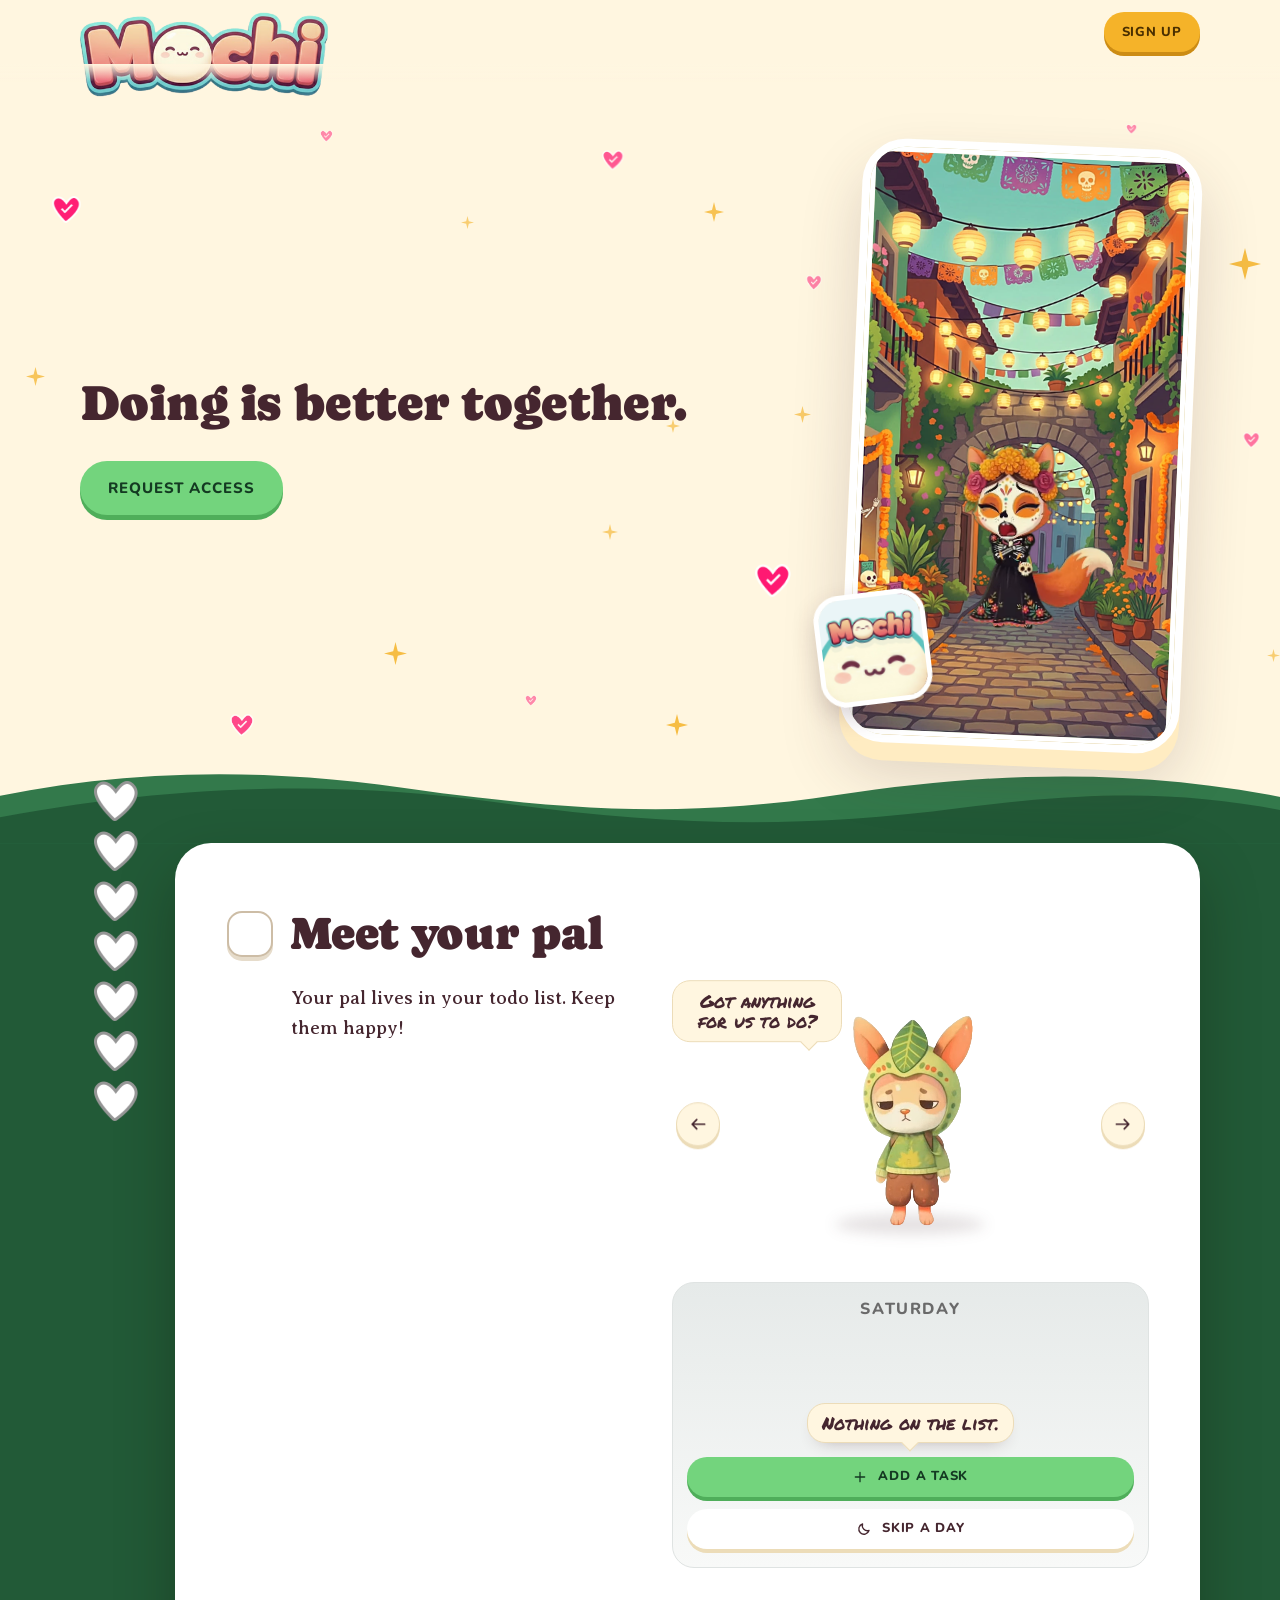
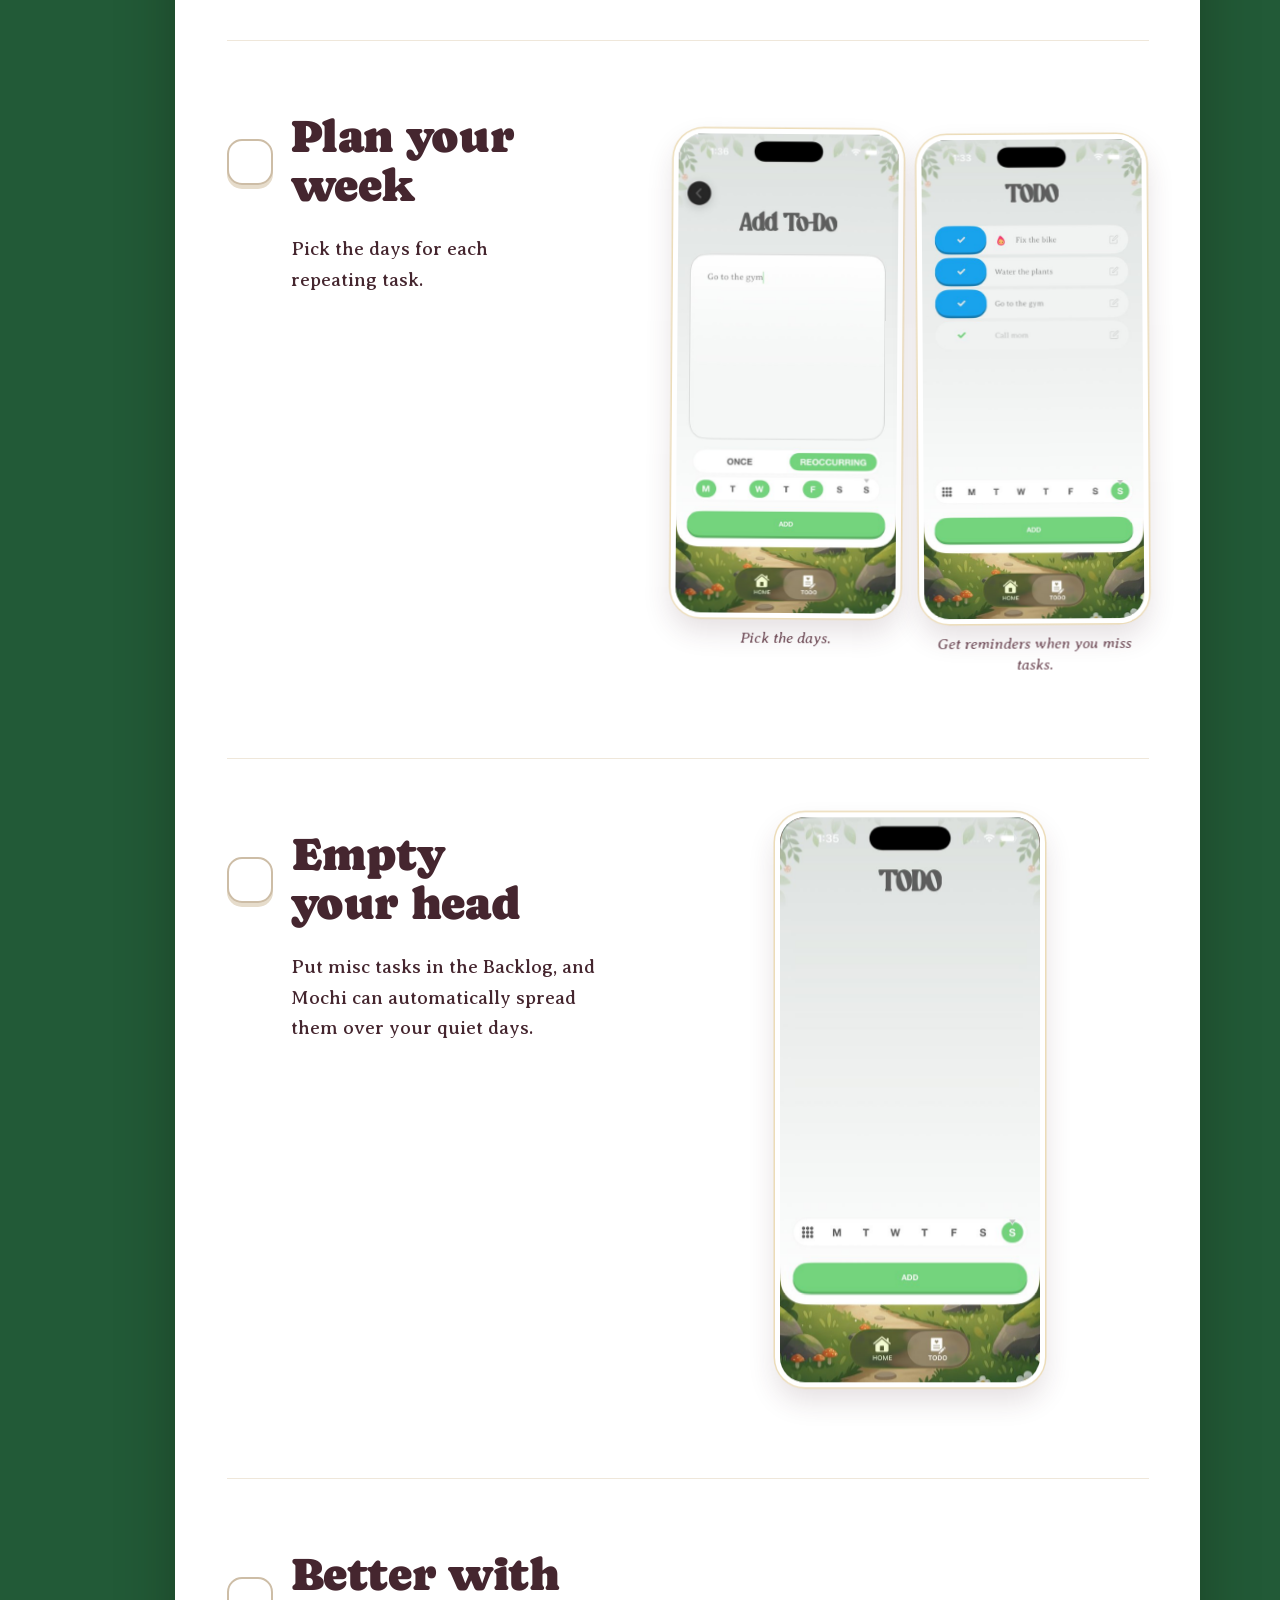
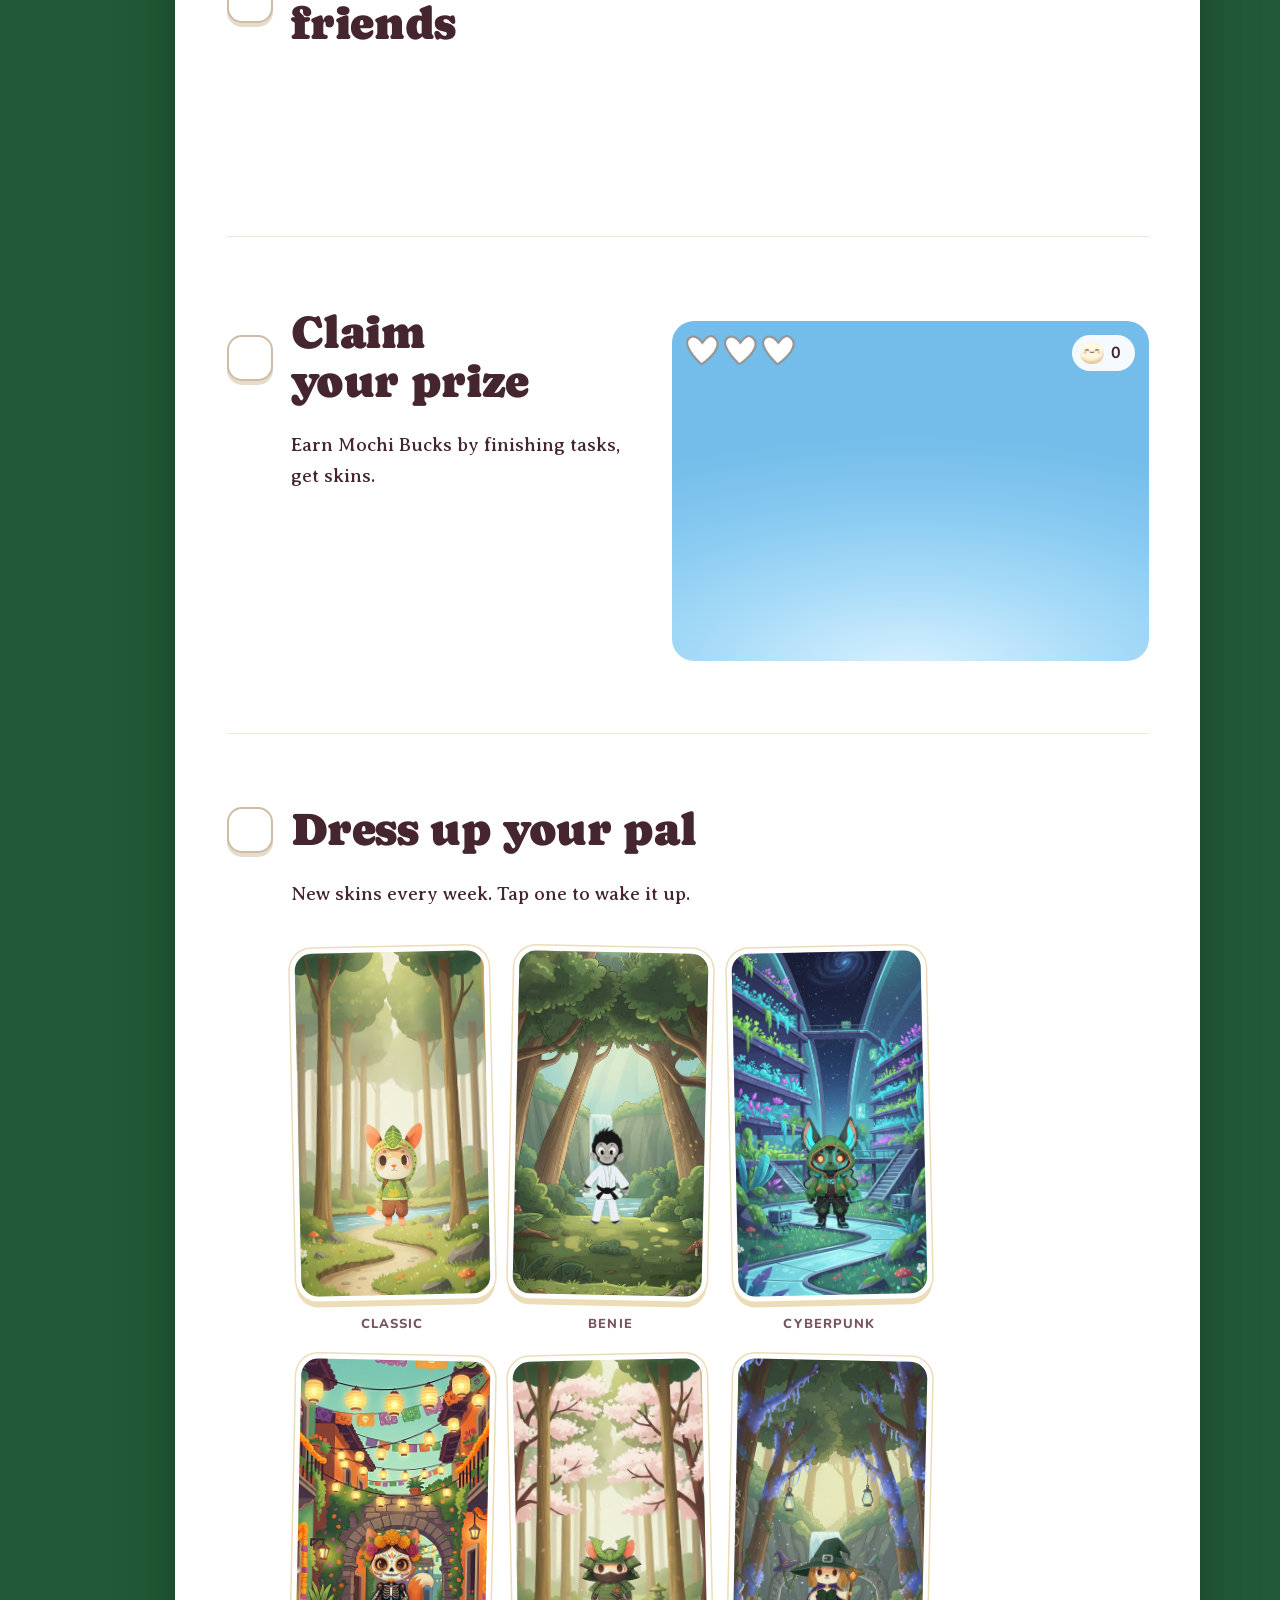
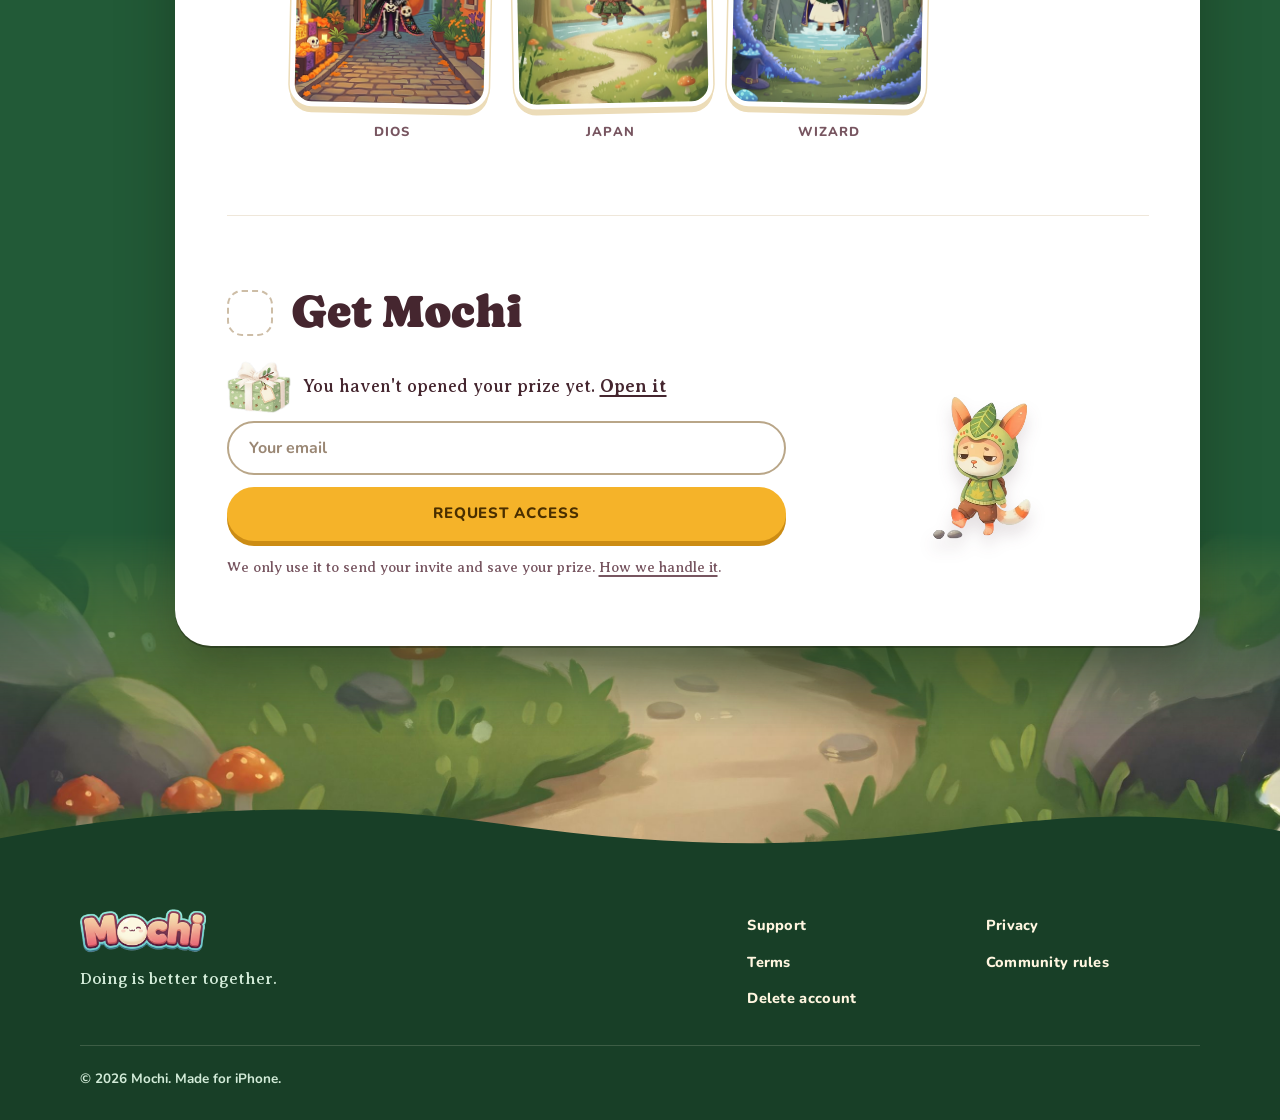
==== commit fdc269ca: "Publish 2026-11-16 11:10" ====
--- a/index.html
+++ b/index.html
@@ -1,4 +1,4 @@
-<!DOCTYPE html><html lang="en"><head><meta charset="utf-8"><meta name="viewport" content="width=device-width, initial-scale=1, viewport-fit=cover"><title>Mochi: Doing is better together.</title><meta name="description" content="Mochi is a todo app with a little pal who feels your day. Bored when it's empty. Overwhelmed when you fall behind. Calm when you're caught up."><link rel="canonical" href="https://mochitodo.com/"><meta property="og:title" content="Mochi"><meta property="og:description" content="Mochi is a todo app with a little pal who feels your day. Bored when it's empty. Overwhelmed when you fall behind. Calm when you're caught up."><meta property="og:type" content="website"><meta property="og:image" content="https://mochitodo.com/images/icon.jpg"><meta name="theme-color" content="#fff6e0"><link rel="icon" type="image/png" href="/favicon.png"><link rel="apple-touch-icon" href="/apple-touch-icon.png"><link rel="stylesheet" href="/_astro/Base.DVQUBK1T.css"><link rel="stylesheet" href="/_astro/index.DHN9YJgg.css"></head><body><header class="site-header" data-astro-cid-nen7h5rs><div class="wrap bar" data-astro-cid-nen7h5rs><a class="brand" href="/" aria-label="Mochi home" data-astro-cid-nen7h5rs><img src="/images/logotype.png" alt="Mochi" width="118" height="41" data-astro-cid-nen7h5rs></a><nav aria-label="Main" data-astro-cid-nen7h5rs><a class="far" href="/support/" data-astro-cid-nen7h5rs>Support</a><a class="btn gold small nav-cta" href="/#get" data-request-access tabindex="-1" aria-hidden="true" data-astro-cid-nen7h5rs>Sign up</a></nav></div></header><script>
+<!DOCTYPE html><html lang="en"><head><meta charset="utf-8"><meta name="viewport" content="width=device-width, initial-scale=1, viewport-fit=cover"><title>Mochi: Doing is better together.</title><meta name="description" content="Mochi is a todo app with a little pal who feels your day. Bored when it's empty. Overwhelmed when you fall behind. Calm when you're caught up."><link rel="canonical" href="https://mochitodo.com/"><meta property="og:title" content="Mochi"><meta property="og:description" content="Mochi is a todo app with a little pal who feels your day. Bored when it's empty. Overwhelmed when you fall behind. Calm when you're caught up."><meta property="og:type" content="website"><meta property="og:image" content="https://mochitodo.com/images/icon.jpg"><meta name="theme-color" content="#fff6e0"><link rel="icon" type="image/png" href="/favicon.png"><link rel="apple-touch-icon" href="/apple-touch-icon.png"><link rel="stylesheet" href="/_astro/Base.DsotxCFn.css"><link rel="stylesheet" href="/_astro/index.BgkPCbXt.css"></head><body><header class="site-header" data-astro-cid-nen7h5rs><div class="wrap bar" data-astro-cid-nen7h5rs><a class="brand" href="/" aria-label="Mochi home" data-astro-cid-nen7h5rs><img src="/images/logotype.png" alt="Mochi" width="118" height="41" data-astro-cid-nen7h5rs></a><nav aria-label="Main" data-astro-cid-nen7h5rs><a class="far" href="/support/" data-astro-cid-nen7h5rs>Support</a><a class="btn gold small nav-cta" href="/#get" data-request-access tabindex="-1" aria-hidden="true" data-astro-cid-nen7h5rs>Sign up</a></nav></div></header><script>
   // The logo starts big at the top of the page and shrinks to its header size over the first
   // stretch of scrolling. Only the picture scales: the header's height never changes, so the
   // page under it never jumps. --logo-k is the scale, set straight from the scroll position.
@@ -15,6 +15,7 @@
       // Past the hero (or the first stretch of a page without one): swap Support for the button.
       if (!cta) return;
       var past = hero ? hero.getBoundingClientRect().bottom < header.offsetHeight : window.pageYOffset > 320;
+      document.documentElement.classList.toggle("past-hero", past);
       if (past === header.classList.contains("cta-on")) return;
       header.classList.toggle("cta-on", past);
       cta.setAttribute("aria-hidden", past ? "false" : "true"); cta.tabIndex = past ? 0 : -1;
@@ -78,10 +79,10 @@
   if (started && started.catch) started.catch(function () {});   // autoplay refused: the still stays
 })();
 })();</script><!-- Phones: the button sits under the pal, overlapping the bottom of its screen (the one under the
-             headline is hidden there). --><div class="cta cta-under"><a class="btn " href="/#get" data-request-access>Request access</a></div></div></div></section><section class="floor" id="list" aria-label="What Mochi does, as a todo list"><div class="hill" aria-hidden="true" data-astro-cid-fsosadq3><svg viewBox="0 0 1440 90" preserveAspectRatio="none" data-astro-cid-fsosadq3><path fill="var(--moss-light)" d="M0 46C150 12 300 6 470 30c170 24 300 34 470 8 170-26 330-30 500 6V90H0z" data-astro-cid-fsosadq3></path></svg><svg viewBox="0 0 1440 90" preserveAspectRatio="none" data-astro-cid-fsosadq3><path fill="var(--moss)" d="M0 62C200 26 380 22 560 46c180 24 330 30 520 6 150-19 250-18 360 2V90H0z" data-astro-cid-fsosadq3></path></svg></div><div class="floor-in"><div class="wrap grid"><aside class="rail" aria-label="Hearts earned by reading this page"><ol class="hearts" id="hearts"><li><img src="/images/app/heart-empty.png" alt="" width="44" height="40"><img class="full" src="/images/app/heart-full.png" alt="" width="44" height="40"></li><li><img src="/images/app/heart-empty.png" alt="" width="44" height="40"><img class="full" src="/images/app/heart-full.png" alt="" width="44" height="40"></li><li><img src="/images/app/heart-empty.png" alt="" width="44" height="40"><img class="full" src="/images/app/heart-full.png" alt="" width="44" height="40"></li><li><img src="/images/app/heart-empty.png" alt="" width="44" height="40"><img class="full" src="/images/app/heart-full.png" alt="" width="44" height="40"></li><li><img src="/images/app/heart-empty.png" alt="" width="44" height="40"><img class="full" src="/images/app/heart-full.png" alt="" width="44" height="40"></li><li><img src="/images/app/heart-empty.png" alt="" width="44" height="40"><img class="full" src="/images/app/heart-full.png" alt="" width="44" height="40"></li><li><img src="/images/app/heart-empty.png" alt="" width="44" height="40"><img class="full" src="/images/app/heart-full.png" alt="" width="44" height="40"></li></ol><button class="rail-gift" id="rail-gift" type="button" hidden aria-label="Open the present"><img src="/images/app/present.png" alt="" width="162" height="131"></button></aside><div class="sheet"><ol class="tasks"><li class="task" id="meet" data-task><div class="task-head"><button class="box" type="button" aria-pressed="false" aria-label="Meet your pal: mark as done"><svg class="icon " width="22" height="22" viewBox="0 0 24 24" fill="none" stroke="currentColor" stroke-width="2" stroke-linecap="round" stroke-linejoin="round" aria-hidden="true" focusable="false"><path d="M5 12.5l4.5 4.5L19 7.5"></path></svg></button><h2 class="task-title"><span class="ink">Meet your pal</span><span class="mark" aria-hidden="true"><span>Meet your pal</span></span></h2></div><div class="task-body"><div class="task-say"><p>Your pal lives in your todo list. Keep them happy!</p></div><div class="task-show"><div class="mood" id="mood"><div class="mood-stage"><p class="bubble" id="mood-say" aria-live="polite">Got anything for us to do?</p><img class="mood-pal" id="mood-still" src="/pals/classic/guy-bored.webp" alt="" style="--ar:0.8828;--k:1"><video class="mood-pal" id="mood-video" muted loop playsinline preload="none" aria-hidden="true"></video><button class="pal-flip prev" id="pal-prev" type="button" aria-label="Previous pal"><svg class="icon " width="20" height="20" viewBox="0 0 24 24" fill="none" stroke="currentColor" stroke-width="2" stroke-linecap="round" stroke-linejoin="round" aria-hidden="true" focusable="false"><path d="M4 12h15M13.500 6.500L19 12l-5.500 5.500"></path></svg></button><button class="pal-flip next" id="pal-next" type="button" aria-label="Next pal"><svg class="icon " width="20" height="20" viewBox="0 0 24 24" fill="none" stroke="currentColor" stroke-width="2" stroke-linecap="round" stroke-linejoin="round" aria-hidden="true" focusable="false"><path d="M4 12h15M13.500 6.500L19 12l-5.500 5.500"></path></svg></button></div><div class="mood-list"><p class="label mood-day" id="mood-day">Today</p><ul id="mood-items" aria-label="Your tasks in this demo"></ul><div class="mood-actions"><span class="mood-add-wrap"><p class="mood-empty" id="mood-empty">Nothing on the list.</p><button class="btn small" id="mood-add" type="button"><svg class="icon " width="16" height="16" viewBox="0 0 24 24" fill="none" stroke="currentColor" stroke-width="2" stroke-linecap="round" stroke-linejoin="round" aria-hidden="true" focusable="false"><path d="M12 5v14M5 12h14"></path></svg> Add a task</button></span><button class="btn small quiet" id="mood-skip" type="button"><svg class="icon " width="16" height="16" viewBox="0 0 24 24" fill="none" stroke="currentColor" stroke-width="2" stroke-linecap="round" stroke-linejoin="round" aria-hidden="true" focusable="false"><path d="M19.500 14.200A7.800 7.800 0 0 1 9.800 4.500a7.800 7.800 0 1 0 9.700 9.700z"></path></svg> Skip a day</button></div></div></div></div></div></li><li class="task" id="week" data-task><div class="task-head"><button class="box" type="button" aria-pressed="false" aria-label="Plan your week: mark as done"><svg class="icon " width="22" height="22" viewBox="0 0 24 24" fill="none" stroke="currentColor" stroke-width="2" stroke-linecap="round" stroke-linejoin="round" aria-hidden="true" focusable="false"><path d="M5 12.5l4.5 4.5L19 7.5"></path></svg></button><h2 class="task-title"><span class="ink">Plan your week</span><span class="mark" aria-hidden="true"><span>Plan your week</span></span></h2></div><div class="task-body"><div class="task-say"><p>Pick the days for each repeating task.</p></div><div class="task-show"><div class="shots"><figure><div class="shot"><img src="/images/screens/add.jpg" width="540" height="1174" loading="lazy" alt="Mochi's Add To-Do screen. The task “Go to the gym” is set to reoccurring on Monday, Wednesday and Friday."></div><figcaption>Pick the days.</figcaption></figure><figure><div class="shot"><img src="/images/screens/todo.jpg" width="540" height="1174" loading="lazy" alt="Mochi's Todo screen showing Sunday's four tasks. “Fix the bike” has a small flame because it was missed the day before; “Call mom” is ticked."></div><figcaption>Get reminders when you miss tasks.</figcaption></figure></div></div></div></li><li class="task" id="queue" data-task><div class="task-head"><button class="box" type="button" aria-pressed="false" aria-label="Empty your head: mark as done"><svg class="icon " width="22" height="22" viewBox="0 0 24 24" fill="none" stroke="currentColor" stroke-width="2" stroke-linecap="round" stroke-linejoin="round" aria-hidden="true" focusable="false"><path d="M5 12.5l4.5 4.5L19 7.5"></path></svg></button><h2 class="task-title"><span class="ink">Empty your head</span><span class="mark" aria-hidden="true"><span>Empty your head</span></span></h2></div><div class="task-body"><div class="task-say"><p>Put misc tasks in the Backlog, and Mochi can automatically spread them over your quiet days.</p></div><div class="task-show"><div class="drop" id="drop"><div class="shot" role="img" aria-label="Mochi's Todo screen filling up with five tasks from the Backlog: Renew passport, Clean the oven, Send the gift, Sort the photos, Fix the tap."><img class="drop-base" src="/images/screens/todo-empty.jpg" alt="" width="540" height="1174" loading="lazy"><img class="drop-row" src="/images/screens/row1.jpg" alt="" loading="lazy" style="left:5.39%;top:17.773%;width:88.806%;height:6.064%"><img class="drop-row" src="/images/screens/row2.jpg" alt="" loading="lazy" style="left:5.39%;top:24.409%;width:88.806%;height:6.064%"><img class="drop-row" src="/images/screens/row3.jpg" alt="" loading="lazy" style="left:5.39%;top:31.045%;width:88.806%;height:6.064%"><img class="drop-row" src="/images/screens/row4.jpg" alt="" loading="lazy" style="left:5.39%;top:37.681%;width:88.806%;height:6.064%"><img class="drop-row" src="/images/screens/row5.jpg" alt="" loading="lazy" style="left:5.39%;top:44.317%;width:88.806%;height:6.064%"></div></div></div></div></li><li class="task" id="partner" data-task><div class="task-head"><button class="box" type="button" aria-pressed="false" aria-label="Better with friends: mark as done"><svg class="icon " width="22" height="22" viewBox="0 0 24 24" fill="none" stroke="currentColor" stroke-width="2" stroke-linecap="round" stroke-linejoin="round" aria-hidden="true" focusable="false"><path d="M5 12.5l4.5 4.5L19 7.5"></path></svg></button><h2 class="task-title"><span class="ink">Better with friends</span><span class="mark" aria-hidden="true"><span>Better with friends</span></span></h2></div><div class="task-body"><div class="task-say"><p>Use Mochi alone, or with a friend to share tasks and leave each other notes.</p></div><div class="task-show"><div class="pair"><img class="pair-pal" src="/pals/classic/shelf.webp" alt="" width="480" height="864" loading="lazy"><div class="pair-mid"><!-- A shared task, as the app draws it: two checks, your friend's (done) and yours (faded).
+             headline is hidden there). --><div class="cta cta-under"><a class="btn " href="/#get" data-request-access>Request access</a></div></div></div></section><section class="floor" id="list" aria-label="What Mochi does, as a todo list"><div class="hill" aria-hidden="true" data-astro-cid-fsosadq3><svg viewBox="0 0 1440 90" preserveAspectRatio="none" data-astro-cid-fsosadq3><path fill="var(--moss-light)" d="M0 46C150 12 300 6 470 30c170 24 300 34 470 8 170-26 330-30 500 6V90H0z" data-astro-cid-fsosadq3></path></svg><svg viewBox="0 0 1440 90" preserveAspectRatio="none" data-astro-cid-fsosadq3><path fill="var(--moss)" d="M0 62C200 26 380 22 560 46c180 24 330 30 520 6 150-19 250-18 360 2V90H0z" data-astro-cid-fsosadq3></path></svg></div><div class="floor-in"><div class="wrap grid"><div class="top-fade" aria-hidden="true"></div><aside class="rail" aria-label="Hearts earned by reading this page"><ol class="hearts" id="hearts"><li><img src="/images/app/heart-empty.png" alt="" width="44" height="40"><img class="full" src="/images/app/heart-full.png" alt="" width="44" height="40"></li><li><img src="/images/app/heart-empty.png" alt="" width="44" height="40"><img class="full" src="/images/app/heart-full.png" alt="" width="44" height="40"></li><li><img src="/images/app/heart-empty.png" alt="" width="44" height="40"><img class="full" src="/images/app/heart-full.png" alt="" width="44" height="40"></li><li><img src="/images/app/heart-empty.png" alt="" width="44" height="40"><img class="full" src="/images/app/heart-full.png" alt="" width="44" height="40"></li><li><img src="/images/app/heart-empty.png" alt="" width="44" height="40"><img class="full" src="/images/app/heart-full.png" alt="" width="44" height="40"></li><li><img src="/images/app/heart-empty.png" alt="" width="44" height="40"><img class="full" src="/images/app/heart-full.png" alt="" width="44" height="40"></li><li><img src="/images/app/heart-empty.png" alt="" width="44" height="40"><img class="full" src="/images/app/heart-full.png" alt="" width="44" height="40"></li></ol><button class="rail-gift" id="rail-gift" type="button" hidden aria-label="Open the present"><img src="/images/app/present.png" alt="" width="162" height="131"></button></aside><div class="sheet"><ol class="tasks"><li class="task" id="meet" data-task><div class="task-head"><button class="box" type="button" aria-pressed="false" aria-label="Meet your pal: mark as done"><svg class="icon " width="22" height="22" viewBox="0 0 24 24" fill="none" stroke="currentColor" stroke-width="2" stroke-linecap="round" stroke-linejoin="round" aria-hidden="true" focusable="false"><path d="M5 12.5l4.5 4.5L19 7.5"></path></svg></button><h2 class="task-title"><span class="ink">Meet your pal</span><span class="mark" aria-hidden="true"><span>Meet your pal</span></span></h2></div><div class="task-body"><div class="task-say"><p>Your pal lives in your todo list. Keep them happy!</p></div><div class="task-show"><div class="mood" id="mood"><div class="mood-stage"><p class="bubble" id="mood-say" aria-live="polite">Got anything for us to do?</p><img class="mood-pal" id="mood-still" src="/pals/classic/guy-bored.webp" alt="" style="--ar:0.8828;--k:1"><video class="mood-pal" id="mood-video" muted loop playsinline preload="none" aria-hidden="true"></video><button class="pal-flip prev" id="pal-prev" type="button" aria-label="Previous pal"><svg class="icon " width="20" height="20" viewBox="0 0 24 24" fill="none" stroke="currentColor" stroke-width="2" stroke-linecap="round" stroke-linejoin="round" aria-hidden="true" focusable="false"><path d="M4 12h15M13.500 6.500L19 12l-5.500 5.500"></path></svg></button><button class="pal-flip next" id="pal-next" type="button" aria-label="Next pal"><svg class="icon " width="20" height="20" viewBox="0 0 24 24" fill="none" stroke="currentColor" stroke-width="2" stroke-linecap="round" stroke-linejoin="round" aria-hidden="true" focusable="false"><path d="M4 12h15M13.500 6.500L19 12l-5.500 5.500"></path></svg></button></div><div class="mood-list"><p class="label mood-day" id="mood-day">Today</p><ul id="mood-items" aria-label="Your tasks in this demo"></ul><div class="mood-actions"><span class="mood-add-wrap"><p class="mood-empty" id="mood-empty">Nothing on the list.</p><button class="btn small" id="mood-add" type="button"><svg class="icon " width="16" height="16" viewBox="0 0 24 24" fill="none" stroke="currentColor" stroke-width="2" stroke-linecap="round" stroke-linejoin="round" aria-hidden="true" focusable="false"><path d="M12 5v14M5 12h14"></path></svg> Add a task</button></span><button class="btn small quiet" id="mood-skip" type="button"><svg class="icon " width="16" height="16" viewBox="0 0 24 24" fill="none" stroke="currentColor" stroke-width="2" stroke-linecap="round" stroke-linejoin="round" aria-hidden="true" focusable="false"><path d="M19.500 14.200A7.800 7.800 0 0 1 9.800 4.500a7.800 7.800 0 1 0 9.700 9.700z"></path></svg> Skip a day</button></div></div></div></div></div></li><li class="task" id="week" data-task><div class="task-head"><button class="box" type="button" aria-pressed="false" aria-label="Plan your week: mark as done"><svg class="icon " width="22" height="22" viewBox="0 0 24 24" fill="none" stroke="currentColor" stroke-width="2" stroke-linecap="round" stroke-linejoin="round" aria-hidden="true" focusable="false"><path d="M5 12.5l4.5 4.5L19 7.5"></path></svg></button><h2 class="task-title"><span class="ink">Plan your week</span><span class="mark" aria-hidden="true"><span>Plan your week</span></span></h2></div><div class="task-body"><div class="task-say"><p>Pick the days for each repeating task.</p></div><div class="task-show"><div class="shots"><figure><div class="shot"><img src="/images/screens/add.jpg" width="540" height="1174" loading="lazy" alt="Mochi's Add To-Do screen. The task “Go to the gym” is set to reoccurring on Monday, Wednesday and Friday."></div><figcaption>Pick the days.</figcaption></figure><figure><div class="shot"><img src="/images/screens/todo.jpg" width="540" height="1174" loading="lazy" alt="Mochi's Todo screen showing Sunday's four tasks. “Fix the bike” has a small flame because it was missed the day before; “Call mom” is ticked."></div><figcaption>Get reminders when you miss tasks.</figcaption></figure></div></div></div></li><li class="task" id="queue" data-task><div class="task-head"><button class="box" type="button" aria-pressed="false" aria-label="Empty your head: mark as done"><svg class="icon " width="22" height="22" viewBox="0 0 24 24" fill="none" stroke="currentColor" stroke-width="2" stroke-linecap="round" stroke-linejoin="round" aria-hidden="true" focusable="false"><path d="M5 12.5l4.5 4.5L19 7.5"></path></svg></button><h2 class="task-title"><span class="ink">Empty your head</span><span class="mark" aria-hidden="true"><span>Empty your head</span></span></h2></div><div class="task-body"><div class="task-say"><p>Put misc tasks in the Backlog, and Mochi can automatically spread them over your quiet days.</p></div><div class="task-show"><div class="drop" id="drop"><div class="shot" role="img" aria-label="Mochi's Todo screen filling up with five tasks from the Backlog: Renew passport, Clean the oven, Send the gift, Sort the photos, Fix the tap."><img class="drop-base" src="/images/screens/todo-empty.jpg" alt="" width="540" height="1174" loading="lazy"><img class="drop-row" src="/images/screens/row1.jpg" alt="" loading="lazy" style="left:5.39%;top:17.773%;width:88.806%;height:6.064%"><img class="drop-row" src="/images/screens/row2.jpg" alt="" loading="lazy" style="left:5.39%;top:24.409%;width:88.806%;height:6.064%"><img class="drop-row" src="/images/screens/row3.jpg" alt="" loading="lazy" style="left:5.39%;top:31.045%;width:88.806%;height:6.064%"><img class="drop-row" src="/images/screens/row4.jpg" alt="" loading="lazy" style="left:5.39%;top:37.681%;width:88.806%;height:6.064%"><img class="drop-row" src="/images/screens/row5.jpg" alt="" loading="lazy" style="left:5.39%;top:44.317%;width:88.806%;height:6.064%"></div></div></div></div></li><li class="task" id="partner" data-task><div class="task-head"><button class="box" type="button" aria-pressed="false" aria-label="Better with friends: mark as done"><svg class="icon " width="22" height="22" viewBox="0 0 24 24" fill="none" stroke="currentColor" stroke-width="2" stroke-linecap="round" stroke-linejoin="round" aria-hidden="true" focusable="false"><path d="M5 12.5l4.5 4.5L19 7.5"></path></svg></button><h2 class="task-title"><span class="ink">Better with friends</span><span class="mark" aria-hidden="true"><span>Better with friends</span></span></h2></div><div class="task-body"><div class="task-say"><p>Use Mochi alone, or with a friend to share tasks and leave each other notes.</p></div><div class="task-show"><div class="pair"><img class="pair-pal" src="/pals/classic/shelf.webp" alt="" width="480" height="864" loading="lazy"><div class="pair-mid"><!-- A shared task, as the app draws it: two checks, your friend's (done) and yours (faded).
                        Tick it and the row flips over, like a card, to the note your friend left you. --><div class="pair-card" id="pair-card"><div class="pair-flip" id="pair-flip"><div class="pair-face pair-front"><p class="pair-task" id="pair-task"><button class="sbox" id="pair-tick" type="button" aria-pressed="false" aria-label="Water the plants. Your friend did it. Tick it too."><span class="sbox-friend"><svg width="20" height="20" viewBox="0 0 24 24" fill="none" stroke="currentColor" stroke-width="3.6" stroke-linecap="round" stroke-linejoin="round" aria-hidden="true"><path d="M5 12.5l4.5 4.5L19 7.5"></path></svg></span><span class="sbox-you"><svg width="20" height="20" viewBox="0 0 24 24" fill="none" stroke="currentColor" stroke-width="3.6" stroke-linecap="round" stroke-linejoin="round" aria-hidden="true"><path d="M5 12.5l4.5 4.5L19 7.5"></path></svg></span></button><span>Water the plants</span></p></div><button class="pair-face pair-back" id="pair-note" type="button" tabindex="-1" aria-hidden="true" aria-label="A note from your friend: Proud of you today. Tap to turn it back."><span class="pair-from"><img src="/images/app/heart-full.png" alt="" width="44" height="40" loading="lazy"> From your friend</span><span class="pair-words">Proud of you today.</span></button></div><span class="pair-burst" id="pair-burst" aria-hidden="true"></span></div><button class="pair-gift" id="pair-gift" type="button" aria-expanded="false" aria-controls="pair-card" aria-label="Open the note from your friend"><img src="/images/app/present.png" alt="" width="162" height="131" loading="lazy"></button></div><img class="pair-pal" src="/images/app/girl-calm.webp" alt="" width="480" height="864" loading="lazy"></div></div></div></li><li class="task" id="hearts-task" data-task><div class="task-head"><button class="box" type="button" aria-pressed="false" aria-label="Claim your prize: mark as done"><svg class="icon " width="22" height="22" viewBox="0 0 24 24" fill="none" stroke="currentColor" stroke-width="2" stroke-linecap="round" stroke-linejoin="round" aria-hidden="true" focusable="false"><path d="M5 12.5l4.5 4.5L19 7.5"></path></svg></button><h2 class="task-title"><span class="ink">Claim your prize</span><span class="mark" aria-hidden="true"><span>Claim your prize</span></span></h2></div><div class="task-body"><div class="task-say"><p>Earn Mochi Bucks by finishing tasks, get skins.</p></div><div class="task-show"><div class="earned"><div class="crystal-stage" id="crystal-stage" data-roll="https://eepvspirsftjqhtxdshv.supabase.co/functions/v1/crystal-roll"><canvas aria-hidden="true"></canvas><span class="crystal-hearts" id="crystal-hearts" aria-hidden="true"><span class="crystal-heart"><img src="/images/app/heart-empty.png" alt="" width="44" height="40" loading="lazy"><img class="full" src="/images/app/heart-full.png" alt="" width="44" height="40" loading="lazy"></span><span class="crystal-heart"><img src="/images/app/heart-empty.png" alt="" width="44" height="40" loading="lazy"><img class="full" src="/images/app/heart-full.png" alt="" width="44" height="40" loading="lazy"></span><span class="crystal-heart"><img src="/images/app/heart-empty.png" alt="" width="44" height="40" loading="lazy"><img class="full" src="/images/app/heart-full.png" alt="" width="44" height="40" loading="lazy"></span></span><span class="crystal-pill" id="crystal-pill"><img src="/images/app/coin.png" alt="" width="100" height="93" loading="lazy"><b id="crystal-bucks" aria-label="Mochi Bucks">0</b></span><button class="crystal-hit" id="crystal-hit" type="button" disabled aria-label="Open the crystal to win Mochi Bucks and hearts"></button><p class="crystal-total" id="crystal-total" hidden><img src="/images/app/coin.png" alt="" width="100" height="93"><b id="crystal-total-n">0</b><span>Mochi Bucks</span></p><!-- Until it is claimed, the win waits wrapped in a present (public/js/crystal.js). --><a class="crystal-present" id="crystal-present" href="#get" data-request-access hidden aria-label="Your present. Sign up below to claim it."><img src="/images/app/present.png" alt="" width="162" height="131" loading="lazy"></a><p class="crystal-hint" aria-live="polite">Tap to win a prize. What's inside?</p></div><div class="crystal-win" id="crystal-win" hidden role="status"><span class="win-fx" aria-hidden="true"><i style="--i:0"></i><i style="--i:1"></i><i style="--i:2"></i><i style="--i:3"></i><i style="--i:4"></i><i style="--i:5"></i><i style="--i:6"></i><i style="--i:7"></i><i style="--i:8"></i><i style="--i:9"></i><i style="--i:10"></i><i style="--i:11"></i></span><p class="crystal-win-head" id="crystal-win-head">Claim your prize</p><p id="crystal-win-text" hidden></p><a class="btn gold crystal-claim" id="crystal-claim" href="#get" data-request-access>Sign up <b class="crystal-left" id="crystal-left" aria-label="time left">60:00</b></a></div></div></div></div></li><li class="task" id="worlds" data-task><div class="task-head"><button class="box" type="button" aria-pressed="false" aria-label="Dress up your pal: mark as done"><svg class="icon " width="22" height="22" viewBox="0 0 24 24" fill="none" stroke="currentColor" stroke-width="2" stroke-linecap="round" stroke-linejoin="round" aria-hidden="true" focusable="false"><path d="M5 12.5l4.5 4.5L19 7.5"></path></svg></button><h2 class="task-title"><span class="ink">Dress up your pal</span><span class="mark" aria-hidden="true"><span>Dress up your pal</span></span></h2></div><div class="task-body"><div class="task-say"><p>New skins every week. Tap one to wake it up.</p></div><div class="task-show"><ul class="shelf" id="shelf"><li><button class="world" type="button" data-base="/pals/classic/shelf" aria-label="Classic skin: play"><img class="world-bg" src="/pals/bg/classic.jpg" alt="" width="830" height="1800" loading="lazy"><img class="world-pal" src="/pals/classic/shelf.webp" alt="" loading="lazy" style="--ar:0.5556;--k:1"></button><span class="label">Classic</span></li><li><button class="world" type="button" data-base="/pals/bennie/shelf" aria-label="Benie skin: play"><img class="world-bg" src="/pals/bg/bennie.jpg" alt="" width="830" height="1800" loading="lazy"><img class="world-pal" src="/pals/bennie/shelf.webp" alt="" loading="lazy" style="--ar:1;--k:1"></button><span class="label">Benie</span></li><li><button class="world" type="button" data-base="/pals/cyberpunk/shelf" aria-label="Cyberpunk skin: play"><img class="world-bg" src="/pals/bg/cyberpunk.jpg" alt="" width="830" height="1800" loading="lazy"><img class="world-pal" src="/pals/cyberpunk/shelf.webp" alt="" loading="lazy" style="--ar:1;--k:1"></button><span class="label">Cyberpunk</span></li><li><button class="world" type="button" data-base="/pals/dios/shelf" aria-label="Dios skin: play"><img class="world-bg" src="/pals/bg/dios.jpg" alt="" width="830" height="1800" loading="lazy"><img class="world-pal" src="/pals/dios/shelf.webp" alt="" loading="lazy" style="--ar:1;--k:1"></button><span class="label">Dios</span></li><li><button class="world" type="button" data-base="/pals/japan/shelf" aria-label="Japan skin: play"><img class="world-bg" src="/pals/bg/japan.jpg" alt="" width="830" height="1800" loading="lazy"><img class="world-pal" src="/pals/japan/shelf.webp" alt="" loading="lazy" style="--ar:1;--k:1"></button><span class="label">Japan</span></li><li><button class="world" type="button" data-base="/pals/wizard/shelf" aria-label="Wizard skin: play"><img class="world-bg" src="/pals/bg/wizard.jpg" alt="" width="830" height="1800" loading="lazy"><img class="world-pal" src="/pals/wizard/shelf.webp" alt="" loading="lazy" style="--ar:1;--k:1"></button><span class="label">Wizard</span></li></ul></div></div></li><li class="task" id="get" data-task data-locked><div class="task-head"><button class="box" type="button" aria-pressed="false" aria-label="Get Mochi: mark as done" disabled><svg class="icon " width="22" height="22" viewBox="0 0 24 24" fill="none" stroke="currentColor" stroke-width="2" stroke-linecap="round" stroke-linejoin="round" aria-hidden="true" focusable="false"><path d="M5 12.5l4.5 4.5L19 7.5"></path></svg></button><h2 class="task-title"><span class="ink">Get Mochi</span><span class="mark" aria-hidden="true"><span>Get Mochi</span></span></h2></div><div class="task-body"><div class="task-say"></div><div class="task-show"><div class="get"><!-- The pal plays its clip (bored until you sign up, calm after); the still shows first and stays
                      when motion is reduced or the clip can't play. --><div class="get-stage" id="get-stage"><div class="get-pal" aria-hidden="true"><img class="get-pal-still" id="get-pal" src="/pals/classic/guy-bored.webp" alt="" width="768" height="870" loading="lazy"><video class="get-pal-clip" id="get-pal-clip" muted loop playsinline preload="none"></video></div></div><div class="get-do"><form class="access" id="access" novalidate><!-- The last heart (it fills when you sign up), next to the prize if one is waiting,
-                           and only then: the line is always the prize itself. --><div class="access-lead"><span class="get-heart" id="get-heart" aria-hidden="true"><img src="/images/app/heart-empty.png" alt="" width="44" height="40" loading="lazy"><img class="full" src="/images/app/heart-full.png" alt="" width="44" height="40" loading="lazy"></span><p class="access-bonus" id="access-bonus" hidden></p><!-- Never opened the crystal: the present that followed you down lands here, with a nudge. --><a class="get-gift" id="get-gift" href="#hearts-task" aria-label="Open your prize" hidden><img src="/images/app/present.png" alt="" width="162" height="131" loading="lazy"></a><p class="get-remind" id="get-remind" hidden>You haven't opened your prize yet. <a href="#hearts-task">Open it</a></p></div><label class="sr-only" for="access-email">Your email</label><div class="access-row"><input id="access-email" name="email" type="email" inputmode="email" autocomplete="email" autocapitalize="off" spellcheck="false" placeholder="Your email" maxlength="254" required><input class="access-trap" name="website" type="text" tabindex="-1" autocomplete="off" aria-hidden="true"><button class="btn gold" type="submit" id="access-go">Request access</button></div><p class="access-msg" id="access-msg" role="status" aria-live="polite"></p><p class="access-fine">We only use it to send your invite and save your prize. <a href="/privacy/#website">How we handle it</a>.</p></form></div></div></div></div></li></ol></div></div><div class="floor-art" aria-hidden="true"><div class="hill" aria-hidden="true" data-astro-cid-fsosadq3><svg viewBox="0 0 1440 90" preserveAspectRatio="none" data-astro-cid-fsosadq3><path fill="var(--moss-deep)" d="M0 62C200 26 380 22 560 46c180 24 330 30 520 6 150-19 250-18 360 2V90H0z" data-astro-cid-fsosadq3></path></svg></div></div></div></section><div class="claim-bar" id="claim-bar" hidden><a class="btn gold" id="claim-bar-btn" href="#get">Sign up <b class="crystal-left" id="claim-bar-left">10:00.000</b></a></div><div class="present-dock" id="present-dock" hidden><p class="present-say" aria-hidden="true">Don't forget to claim me by signing up below!</p><a class="present-dock-gift" href="#get" aria-label="Your present. Sign up below to claim it."><img src="/images/app/present.png" alt="" width="162" height="131"></a></div><script src="/js/delight.js?v=mwjmmnda" defer></script><script src="/js/lottie_light.min.js" defer></script><script src="/js/coinpile.js?v=mwjmmnda" defer></script><script src="/js/crystal.js?v=mwjmmnda" defer></script></main><footer class="site-footer" data-astro-cid-jo6i4kqk><div class="ground" data-astro-cid-jo6i4kqk><div class="wrap inner" data-astro-cid-jo6i4kqk><div class="who" data-astro-cid-jo6i4kqk><img src="/images/logotype.png" alt="Mochi" width="126" height="44" data-astro-cid-jo6i4kqk><p id="foot-line" data-astro-cid-jo6i4kqk>Doing is better together.</p></div><nav aria-label="Footer" data-astro-cid-jo6i4kqk><ul data-astro-cid-jo6i4kqk><li data-astro-cid-jo6i4kqk><a href="/support/" data-astro-cid-jo6i4kqk>Support</a></li><li data-astro-cid-jo6i4kqk><a href="/privacy/" data-astro-cid-jo6i4kqk>Privacy</a></li><li data-astro-cid-jo6i4kqk><a href="/eula/" data-astro-cid-jo6i4kqk>Terms</a></li><li data-astro-cid-jo6i4kqk><a href="/community/" data-astro-cid-jo6i4kqk>Community rules</a></li><li data-astro-cid-jo6i4kqk><a href="/delete-account/" data-astro-cid-jo6i4kqk>Delete account</a></li></ul></nav><p class="fine" data-astro-cid-jo6i4kqk>© 2026 Mochi. Made for iPhone.</p></div></div></footer></body></html><script>(function(){const lines = {"idle":["Tiny steps still count!","I like it here with you.","Today feels like a good day."],"bored":["Got anything for us to do?","Sooo bored… add a task?","My paws are itching to help."],"overwhelmed":["Phew, that's a big pile…","One at a time. We've got this.","Deep breath with me?"],"taskDone":["Yay! One down!","Look at you go!","Done and dusted!"],"overwhelmedTaskDone":["One less! I can breathe again.","Ahh, lighter already. Thank you!"],"calmAgain":["All caught up. So calm now!","We did it! Calm day unlocked."]};
+                           and only then: the line is always the prize itself. --><div class="access-lead"><span class="get-heart" id="get-heart" aria-hidden="true"><img src="/images/app/heart-empty.png" alt="" width="44" height="40" loading="lazy"><img class="full" src="/images/app/heart-full.png" alt="" width="44" height="40" loading="lazy"></span><p class="access-bonus" id="access-bonus" hidden></p><!-- Never opened the crystal: the present that followed you down lands here, with a nudge. --><a class="get-gift" id="get-gift" href="#hearts-task" aria-label="Open your prize" hidden><img src="/images/app/present.png" alt="" width="162" height="131" loading="lazy"></a><p class="get-remind" id="get-remind" hidden>You haven't opened your prize yet. <a href="#hearts-task">Open it</a></p></div><label class="sr-only" for="access-email">Your email</label><div class="access-row"><input id="access-email" name="email" type="email" inputmode="email" autocomplete="email" autocapitalize="off" spellcheck="false" placeholder="Your email" maxlength="254" required><input class="access-trap" name="website" type="text" tabindex="-1" autocomplete="off" aria-hidden="true"><button class="btn gold" type="submit" id="access-go">Request access</button></div><p class="access-msg" id="access-msg" role="status" aria-live="polite"></p><p class="access-fine">We only use it to send your invite and save your prize. <a href="/privacy/#website">How we handle it</a>.</p></form></div></div></div></div></li></ol></div></div><div class="floor-art" aria-hidden="true"><div class="hill" aria-hidden="true" data-astro-cid-fsosadq3><svg viewBox="0 0 1440 90" preserveAspectRatio="none" data-astro-cid-fsosadq3><path fill="var(--moss-deep)" d="M0 62C200 26 380 22 560 46c180 24 330 30 520 6 150-19 250-18 360 2V90H0z" data-astro-cid-fsosadq3></path></svg></div></div></div></section><div class="claim-bar" id="claim-bar" hidden><a class="btn gold" id="claim-bar-btn" href="#get">Sign up <b class="crystal-left" id="claim-bar-left">10:00.000</b></a></div><div class="present-dock" id="present-dock" hidden><p class="present-say" aria-hidden="true">Don't forget to claim me by signing up below!</p><a class="present-dock-gift" href="#get" aria-label="Your present. Sign up below to claim it."><img src="/images/app/present.png" alt="" width="162" height="131"></a></div><script src="/js/delight.js?v=mwjn24f4" defer></script><script src="/js/lottie_light.min.js" defer></script><script src="/js/coinpile.js?v=mwjn24f4" defer></script><script src="/js/crystal.js?v=mwjn24f4" defer></script></main><footer class="site-footer" data-astro-cid-jo6i4kqk><div class="ground" data-astro-cid-jo6i4kqk><div class="wrap inner" data-astro-cid-jo6i4kqk><div class="who" data-astro-cid-jo6i4kqk><img src="/images/logotype.png" alt="Mochi" width="126" height="44" data-astro-cid-jo6i4kqk><p id="foot-line" data-astro-cid-jo6i4kqk>Doing is better together.</p></div><nav aria-label="Footer" data-astro-cid-jo6i4kqk><ul data-astro-cid-jo6i4kqk><li data-astro-cid-jo6i4kqk><a href="/support/" data-astro-cid-jo6i4kqk>Support</a></li><li data-astro-cid-jo6i4kqk><a href="/privacy/" data-astro-cid-jo6i4kqk>Privacy</a></li><li data-astro-cid-jo6i4kqk><a href="/eula/" data-astro-cid-jo6i4kqk>Terms</a></li><li data-astro-cid-jo6i4kqk><a href="/community/" data-astro-cid-jo6i4kqk>Community rules</a></li><li data-astro-cid-jo6i4kqk><a href="/delete-account/" data-astro-cid-jo6i4kqk>Delete account</a></li></ul></nav><p class="fine" data-astro-cid-jo6i4kqk>© 2026 Mochi. Made for iPhone.</p></div></div></footer></body></html><script>(function(){const lines = {"idle":["Tiny steps still count!","I like it here with you.","Today feels like a good day."],"bored":["Got anything for us to do?","Sooo bored… add a task?","My paws are itching to help."],"overwhelmed":["Phew, that's a big pile…","One at a time. We've got this.","Deep breath with me?"],"taskDone":["Yay! One down!","Look at you go!","Done and dusted!"],"overwhelmedTaskDone":["One less! I can breathe again.","Ahh, lighter already. Thank you!"],"calmAgain":["All caught up. So calm now!","We did it! Calm day unlocked."]};
 const ideas = ["Water the plants","Call mom","Fold the laundry","Buy oat milk","Reply to Sam","Book the dentist","Take out the trash","Stretch for ten minutes"];
 const demoPals = [{"name":"Classic","bored":{"base":"/pals/classic/guy-bored","ar":0.8828,"k":1},"overwhelmed":{"base":"/pals/classic/guy-overwhelmed","ar":0.5556,"k":1},"idle":{"base":"/pals/classic/shelf","ar":0.5556,"k":1}},{"name":"Benie","bored":{"base":"/pals/bennie/guy-bored","ar":1,"k":1.5},"overwhelmed":{"base":"/pals/bennie/guy-overwhelmed","ar":1,"k":1},"idle":{"base":"/pals/bennie/shelf","ar":1,"k":1}},{"name":"Cyberpunk","bored":{"base":"/pals/cyberpunk/guy-bored","ar":1,"k":1},"overwhelmed":{"base":"/pals/cyberpunk/guy-overwhelmed","ar":1,"k":1},"idle":{"base":"/pals/cyberpunk/shelf","ar":1,"k":1}},{"name":"Dios","bored":{"base":"/pals/dios/girl-bored","ar":1,"k":1},"overwhelmed":{"base":"/pals/dios/girl-overwhelmed","ar":1,"k":1},"idle":{"base":"/pals/dios/shelf","ar":1,"k":1}},{"name":"Japan","bored":{"base":"/pals/japan/guy-bored","ar":1,"k":1},"overwhelmed":{"base":"/pals/japan/guy-overwhelmed","ar":1,"k":1},"idle":{"base":"/pals/japan/shelf","ar":1,"k":1}},{"name":"Wizard","bored":{"base":"/pals/wizard/girl-bored","ar":1,"k":1},"overwhelmed":{"base":"/pals/wizard/girl-overwhelmed","ar":1,"k":1},"idle":{"base":"/pals/wizard/shelf","ar":1,"k":1}}];
 const hasDownload = false;
@@ -285,7 +286,9 @@
         bonusEl.innerHTML = '<img class="inline-icon" src="/images/app/coin.png" alt="" width="100" height="93" />' + b + " Mochi Bucks and " +
           '<img class="inline-icon" src="/images/app/heart-full.png" alt="" width="44" height="40" />' + h + (h === 1 ? " heart is" : " hearts are") + " waiting.";
       }
-      go.textContent = c ? "Sign up and claim" : "Request access";
+      // With a prize waiting, the button carries the same countdown (public/js/crystal.js keeps it ticking).
+      if (c) { if (!document.getElementById("access-go-left")) go.innerHTML = 'Sign up and claim <b class="crystal-left" id="access-go-left"></b>'; }
+      else go.textContent = "Request access";
       if (asked && !c) thanks(saved && saved.saved ? LISTED + " Your " + prize(saved.amount, saved.hearts) + " are saved for you." : LISTED);
       else if (c && form.classList.contains("sent")) {       // already on the list, then won a crystal: ask once more to save it
         form.classList.remove("sent"); msg.textContent = "Enter your email again to save your prize.";
--- a/_astro/Base.DsotxCFn.css
+++ b/_astro/Base.DsotxCFn.css
@@ -0,0 +1 @@
+@font-face{font-family:Caprasimo;font-style:normal;font-display:swap;font-weight:400;src:url(/_astro/caprasimo-latin-400-normal.u3avbpQ7.woff2)format("woff2"),url(/_astro/caprasimo-latin-400-normal.CPOhBPz8.woff)format("woff")}@font-face{font-family:Averia Serif Libre;font-style:normal;font-display:swap;font-weight:400;src:url(/_astro/averia-serif-libre-latin-400-normal.B48ZlFjk.woff2)format("woff2"),url(/_astro/averia-serif-libre-latin-400-normal.YxHUUm7R.woff)format("woff")}@font-face{font-family:Averia Serif Libre;font-style:italic;font-display:swap;font-weight:400;src:url(/_astro/averia-serif-libre-latin-400-italic.D4iJQcRI.woff2)format("woff2"),url(/_astro/averia-serif-libre-latin-400-italic.CAQE7r4O.woff)format("woff")}@font-face{font-family:Averia Serif Libre;font-style:normal;font-display:swap;font-weight:700;src:url(/_astro/averia-serif-libre-latin-700-normal.Cs78DjWF.woff2)format("woff2"),url(/_astro/averia-serif-libre-latin-700-normal.CMD-jnEt.woff)format("woff")}@font-face{font-family:Permanent Marker;font-style:normal;font-display:swap;font-weight:400;src:url(/_astro/permanent-marker-latin-400-normal.BF23djCy.woff2)format("woff2"),url(/_astro/permanent-marker-latin-400-normal.BnZj5c41.woff)format("woff")}@font-face{font-family:Nunito;font-style:normal;font-display:swap;font-weight:700;src:url(/_astro/nunito-latin-700-normal.Dort48En.woff2)format("woff2"),url(/_astro/nunito-latin-700-normal.OcDqTBcA.woff)format("woff")}@font-face{font-family:Nunito;font-style:normal;font-display:swap;font-weight:800;src:url(/_astro/nunito-latin-800-normal.Dz8SOQK_.woff2)format("woff2"),url(/_astro/nunito-latin-800-normal.D-J0wlBY.woff)format("woff")}:root{--cream:#fff6e0;--cream-deep:#ffecc2;--paper:#fff;--ink:#45262f;--ink-soft:#775560;--line:#ecdcb8;--line-paper:#efe7da;--moss:#225a37;--moss-deep:#183f27;--moss-light:#33794b;--moss-ink:#d2ebd8;--leaf:#73d47d;--leaf-dark:#4fae5a;--leaf-ink:#143a22;--gold:#f5b329;--gold-dark:#cc8c14;--gold-ink:#4a2f00;--heart:#e8196a;--coral:#f0806f;--teal:#6fd3cd;--display:"Caprasimo", "Cooper Black", Georgia, serif;--text:"Averia Serif Libre", Georgia, "Times New Roman", serif;--ui:"Nunito", ui-rounded, -apple-system, BlinkMacSystemFont, "Helvetica Neue", Arial, sans-serif;--hand:"Permanent Marker", "Marker Felt", cursive;--mono:ui-monospace, "SF Mono", Menlo, monospace;--s1:4px;--s2:8px;--s3:12px;--s4:16px;--s5:24px;--s6:32px;--s7:48px;--s8:72px;--s9:112px;--wrap:1120px;--gutter:24px;--pad:clamp(20px, 4vw, 40px);--header:64px;--ease:cubic-bezier(.16, 1, .3, 1);--quick:.24s;--slow:.52s;--radius:22px;--focus:0 0 0 3px var(--cream), 0 0 0 6px var(--ink)}*,:before,:after{box-sizing:border-box}html{-webkit-text-size-adjust:100%;scroll-behavior:smooth;scroll-padding-top:calc(var(--header) + 20px);scrollbar-color:var(--gold) var(--cream-deep)}body{background:var(--cream);min-height:100dvh;color:var(--ink);font:400 19px/1.6 var(--text);-webkit-font-smoothing:antialiased;text-rendering:optimizelegibility;caret-color:var(--heart);accent-color:var(--heart);flex-direction:column;margin:0;display:flex}main{flex:1}::selection{background:var(--gold);color:var(--ink)}img,video{max-width:100%;height:auto;display:block}a{color:inherit;text-underline-offset:.18em;text-decoration-thickness:1.5px}a:hover{text-decoration-thickness:2.5px}button{font:inherit;color:inherit}:focus-visible{box-shadow:var(--focus);border-radius:8px;outline:none}[hidden]{display:none!important}h1,h2,h3{text-wrap:balance;margin:0}h1{font:400 clamp(40px, 6.2vw, 76px)/1.02 var(--display);letter-spacing:-.012em}h2{font:400 clamp(30px, 4vw, 46px)/1.06 var(--display);letter-spacing:-.008em}h3{font:700 21px/1.25 var(--text)}p{text-wrap:pretty;margin:0}strong,b{font-weight:700}.label{font:800 13px/1 var(--ui);letter-spacing:.08em;text-transform:uppercase}.wrap{width:100%;max-width:calc(var(--wrap) + 2 * var(--pad));padding-inline:var(--pad);margin-inline:auto}.grid{column-gap:var(--gutter);grid-template-columns:repeat(12,minmax(0,1fr));display:grid}.soft{color:var(--ink-soft)}.btn{--face:var(--leaf);--lip:var(--leaf-dark);--on:var(--leaf-ink);cursor:pointer;min-height:54px;font:800 15px/1 var(--ui);letter-spacing:.06em;text-transform:uppercase;color:var(--on);background:var(--face);box-shadow:0 5px 0 var(--lip);white-space:nowrap;transition:transform var(--quick) var(--ease), box-shadow var(--quick) var(--ease), background-color var(--quick) var(--ease);-webkit-tap-highlight-color:transparent;user-select:none;border:0;border-radius:999px;justify-content:center;align-items:center;gap:10px;padding:0 28px;text-decoration:none;display:inline-flex}.btn:hover{box-shadow:0 7px 0 var(--lip);transform:translateY(-2px)}.btn:active{box-shadow:0 1px 0 var(--lip);transition-duration:60ms;transform:translateY(4px)}.btn:focus-visible{box-shadow:0 5px 0 var(--lip), var(--focus);border-radius:999px}.btn.gold{--face:var(--gold);--lip:var(--gold-dark);--on:var(--gold-ink)}.btn.quiet{--face:var(--paper);--lip:var(--line);--on:var(--ink)}.btn.block{width:100%;display:flex}.btn.small{min-height:40px;box-shadow:0 4px 0 var(--lip);padding:0 18px;font-size:13px}.btn[aria-disabled=true],.btn:disabled{--face:#eadfc6;--lip:#cfc3a6;--on:#6b5a3c;cursor:default;pointer-events:none}.textlink{font:800 15px/1 var(--ui);letter-spacing:.02em}.draft-banner{color:#7a4f08;text-align:center;font:700 14px/1.3 var(--ui);background:#fdf3df;border-bottom:1.5px dashed #ebc77d;padding:8px 16px}mark.todo{color:#8a1f1f;font:800 .86em/1.2 var(--ui);background:#ffd9d6;border-radius:6px;padding:2px 7px}.reading{gap:var(--s7) var(--gutter);padding-block:var(--s8) var(--s9);grid-template-columns:minmax(0,1fr);display:grid}.reading-toc{display:none}.prose{max-width:68ch}.prose h1{margin-bottom:var(--s4);font-size:clamp(36px,5vw,56px)}.prose h2{font:400 28px/1.15 var(--display);letter-spacing:0;margin:var(--s7) 0 var(--s3);scroll-margin-top:calc(var(--header) + 24px)}.prose h3{font:700 20.5px/1.3 var(--text);margin:var(--s6) 0 var(--s2)}.prose p+p{margin-top:var(--s4)}.prose ul,.prose ol{margin:var(--s3) 0;padding-left:1.3em}.prose li+li{margin-top:var(--s2)}.prose li::marker{color:var(--gold-dark);font-weight:700}.prose .updated{color:var(--ink-soft);margin-bottom:var(--s6);font-size:16px}.prose .short{background:var(--paper);border:1.5px solid var(--line);border-radius:var(--radius);padding:var(--s5) var(--s5) var(--s5) var(--s6);margin-bottom:var(--s2);position:relative}.prose .short h2{font:400 24px/1.1 var(--display);margin:0 0 var(--s3)}.prose .short ul{margin:0;padding:0;list-style:none}.prose .short li{padding-left:34px;position:relative}.prose .short li:before{content:"";background:var(--leaf) url("data:image/svg+xml,%3Csvg xmlns='http://www.w3.org/2000/svg' viewBox='0 0 22 22'%3E%3Cpath d='M6 11.5l3.4 3.4L16.2 8' fill='none' stroke='%23143a22' stroke-width='2.4' stroke-linecap='round' stroke-linejoin='round'/%3E%3C/svg%3E") center/contain no-repeat;border-radius:7px;width:22px;height:22px;position:absolute;top:.2em;left:0}.prose .tablewrap{margin:var(--s4) 0;border:1.5px solid var(--line);background:var(--paper);border-radius:14px;overflow-x:auto}.prose table{border-collapse:collapse;width:100%;font-size:16.5px;line-height:1.5}.prose th,.prose td{text-align:left;vertical-align:top;border-bottom:1.5px solid var(--line-paper);padding:12px 16px}.prose tr:last-child td{border-bottom:0}.prose th{font:800 12.5px/1.2 var(--ui);letter-spacing:.08em;text-transform:uppercase;color:var(--ink-soft);background:#fffaf0}.prose td:first-child{font-weight:700}.prose .caps{font-size:16.5px}@media (width>=960px){.reading{grid-template-columns:repeat(12,minmax(0,1fr))}.reading-toc{top:calc(var(--header) + 32px);max-height:calc(100dvh - var(--header) - 64px);grid-column:1/span 3;align-self:start;display:block;position:sticky;overflow:auto}.reading-toc ol{gap:2px;margin:0;padding:0;list-style:none;display:grid}.reading-toc a{color:var(--ink-soft);font:700 14.5px/1.3 var(--ui);border-radius:10px;padding:6px 12px;text-decoration:none;display:block}.reading-toc a:hover{background:var(--cream-deep);color:var(--ink)}.reading-toc a[aria-current=true]{background:var(--paper);color:var(--ink);box-shadow:inset 0 0 0 1.5px var(--line)}.reading .prose{grid-column:5/span 8}}@media (prefers-reduced-motion:reduce){html{scroll-behavior:auto}*,:before,:after{transition-duration:1ms!important;animation-duration:1ms!important;animation-iteration-count:1!important}}.site-header[data-astro-cid-nen7h5rs]{--logo-big:2.1;z-index:20;pointer-events:none;background:var(--cream);margin-bottom:40px;position:sticky;top:0}.site-header[data-astro-cid-nen7h5rs]:after{content:"";pointer-events:none;background:linear-gradient(to bottom, var(--cream), #fff6e000);height:18px;position:absolute;top:100%;left:0;right:0}.site-header[data-astro-cid-nen7h5rs] a[data-astro-cid-nen7h5rs]{pointer-events:auto}.bar[data-astro-cid-nen7h5rs]{height:var(--header);grid-template-columns:1fr auto 1fr;align-items:center;display:grid}.brand[data-astro-cid-nen7h5rs]{grid-column:2}nav[data-astro-cid-nen7h5rs]{grid-column:3;justify-self:end;margin-right:-14px}.brand[data-astro-cid-nen7h5rs]{transition:transform var(--quick) var(--ease);border-radius:12px;display:block}.brand[data-astro-cid-nen7h5rs]:hover{transform:rotate(-3deg)scale(1.04)}.brand[data-astro-cid-nen7h5rs] img[data-astro-cid-nen7h5rs]{width:auto;height:41px;transform:scale(var(--logo-k,var(--logo-big)));transform-origin:50% 0}nav[data-astro-cid-nen7h5rs]{place-items:center end;display:grid}nav[data-astro-cid-nen7h5rs]>[data-astro-cid-nen7h5rs]{transition:opacity var(--quick) var(--ease), transform var(--slow) var(--ease), visibility 0s linear var(--quick);grid-area:1/1}.nav-cta[data-astro-cid-nen7h5rs]{opacity:0;visibility:hidden;margin-right:14px;transform:translateY(-6px)}.site-header.cta-on .nav-cta[data-astro-cid-nen7h5rs]{opacity:1;visibility:visible;transition-delay:0s;transform:none}.site-header.cta-on nav[data-astro-cid-nen7h5rs] a[data-astro-cid-nen7h5rs].far{opacity:0;visibility:hidden;transform:translateY(6px)}nav[data-astro-cid-nen7h5rs] a[data-astro-cid-nen7h5rs]:not(.btn){height:40px;font:800 14px/1 var(--ui);letter-spacing:.02em;color:var(--ink-soft);transition:background-color var(--quick) var(--ease), color var(--quick) var(--ease);border-radius:999px;align-items:center;padding:0 14px;text-decoration:none;display:inline-flex}nav[data-astro-cid-nen7h5rs] a[data-astro-cid-nen7h5rs]:not(.btn):hover{background:var(--cream-deep);color:var(--ink)}nav[data-astro-cid-nen7h5rs] a[data-astro-cid-nen7h5rs]{white-space:nowrap}@media (width>=761px){.brand[data-astro-cid-nen7h5rs]{grid-column:1;justify-self:start}.brand[data-astro-cid-nen7h5rs] img[data-astro-cid-nen7h5rs]{transform-origin:0 0}}@media (width<=760px){.site-header[data-astro-cid-nen7h5rs]{--logo-big:1.7;margin-bottom:22px}nav[data-astro-cid-nen7h5rs] a[data-astro-cid-nen7h5rs].far{display:none}}.hill[data-astro-cid-fsosadq3]{height:clamp(40px,6.5vw,90px);margin-bottom:-1px;position:relative;overflow:hidden}.hill[data-astro-cid-fsosadq3] svg[data-astro-cid-fsosadq3]{width:100%;height:100%;display:block;position:absolute;inset:0}.hill[data-astro-cid-fsosadq3] svg[data-astro-cid-fsosadq3]:first-child:not(:last-child){width:auto;left:-32px;right:-32px}.edge[data-astro-cid-jo6i4kqk]{background:var(--cream)}.ground[data-astro-cid-jo6i4kqk]{background:var(--moss-deep);color:var(--cream);padding:var(--s7) 0 calc(var(--s6) + env(safe-area-inset-bottom))}.inner[data-astro-cid-jo6i4kqk]{gap:var(--s6) var(--gutter);grid-template-columns:repeat(12,minmax(0,1fr));align-items:start;display:grid}.who[data-astro-cid-jo6i4kqk]{grid-column:1/span 6}.who[data-astro-cid-jo6i4kqk] img[data-astro-cid-jo6i4kqk]{width:auto;height:44px}.who[data-astro-cid-jo6i4kqk] p[data-astro-cid-jo6i4kqk]{margin-top:var(--s3);color:var(--moss-ink);max-width:34ch;font-size:17px}nav[data-astro-cid-jo6i4kqk]{grid-column:8/span 5}ul[data-astro-cid-jo6i4kqk]{gap:6px var(--gutter);grid-template-columns:1fr 1fr;margin:0;padding:0;list-style:none;display:grid}a[data-astro-cid-jo6i4kqk]{font:800 14.5px/1.2 var(--ui);letter-spacing:.02em;color:var(--cream);padding:5px 0;text-decoration:none;display:inline-block}a[data-astro-cid-jo6i4kqk]:hover{text-underline-offset:4px;text-decoration:underline 2px}.fine[data-astro-cid-jo6i4kqk]{padding-top:var(--s5);color:var(--moss-ink);font:600 13.5px/1.4 var(--ui);border-top:1.5px solid #fff6e029;grid-column:1/-1}.site-footer :focus-visible{box-shadow:0 0 0 3px var(--moss-deep), 0 0 0 6px var(--cream)}@media (width<=720px){.who[data-astro-cid-jo6i4kqk],nav[data-astro-cid-jo6i4kqk]{grid-column:1/-1}}
--- a/_astro/index.BgkPCbXt.css
+++ b/_astro/index.BgkPCbXt.css
@@ -0,0 +1 @@
+.hero-art[data-astro-cid-elm4t4gh]{justify-self:center;width:min(100%,340px);position:relative}.phone[data-astro-cid-elm4t4gh]{aspect-ratio:9/16;box-shadow:0 18px 0 var(--cream-deep), 0 30px 60px #4a2a332e;background:#dfe9c9;border:8px solid #fff;border-radius:44px;position:relative;overflow:hidden;transform:rotate(2.5deg)}.world[data-astro-cid-elm4t4gh]{object-fit:cover;width:100%;height:100%;position:absolute;inset:0}.pal[data-astro-cid-elm4t4gh]{height:calc(40% * var(--k,1));aspect-ratio:var(--ar,1);pointer-events:none;width:auto;max-width:none;position:absolute;top:64.8%;left:50%;transform:translate(-50%,-50%)}video[data-astro-cid-elm4t4gh].pal{opacity:0}video[data-astro-cid-elm4t4gh].pal.on{opacity:1}img[data-astro-cid-elm4t4gh].pal.off,img[data-astro-cid-elm4t4gh].pal:not([src]),.world[data-astro-cid-elm4t4gh]:not([src]){visibility:hidden}.icon[data-astro-cid-elm4t4gh]{border:5px solid #fff;border-radius:26px;width:112px;height:112px;animation:4.5s ease-in-out infinite bob;position:absolute;bottom:44px;left:-34px;transform:rotate(-7deg);box-shadow:0 10px 24px #4a2a3338}@keyframes bob{0%,to{translate:0}50%{translate:0 -10px}}@media (width<=860px){.icon[data-astro-cid-elm4t4gh]{bottom:104px}}@media (width<=760px){.hero-art[data-astro-cid-elm4t4gh]{width:min(72%,280px)}.phone[data-astro-cid-elm4t4gh]{border-radius:36px}.icon[data-astro-cid-elm4t4gh]{border-radius:20px;width:88px;height:88px;left:-22px}}@media (prefers-reduced-motion:reduce){.icon[data-astro-cid-elm4t4gh]{animation:none}}.hero{padding:clamp(24px,3.2vw,40px) 0 12px}.hero .grid{align-items:center;row-gap:var(--s6)}.hero-text{grid-column:1/span 7;container-type:inline-size}.hero-pal{grid-column:9/span 4;justify-items:center;display:grid}.hero h1{white-space:nowrap;font-size:clamp(20px,7.8125cqi,64px)}.hero .lead{color:var(--ink-soft);margin-top:var(--s5);max-width:52ch;font-size:clamp(19px,1.7vw,22px);line-height:1.5}.hero .cta{align-items:center;gap:var(--s4) var(--s5);margin-top:var(--s6);flex-wrap:wrap;display:flex}.hero .cta-under{display:none}.floor{position:relative}.floor-in{background:var(--moss)}.floor .grid{z-index:1;align-items:start;row-gap:0;position:relative}.top-fade{left:0;right:0;top:var(--header);z-index:5;pointer-events:none;opacity:0;height:76px;transition:opacity var(--quick) var(--ease);background:linear-gradient(to bottom, var(--cream) 0%, var(--cream) 64%, #fff6e000 100%);position:fixed}.past-hero .top-fade{opacity:1}.rail{z-index:10;top:calc(var(--header) + var(--s5));justify-items:center;gap:var(--s3);grid-column:1/span 1;margin-top:-62px;display:grid;position:sticky}.hearts{gap:10px;margin:0;padding:0;list-style:none;display:grid}.hearts li,.get-heart{width:44px;height:40px;position:relative}.hearts img,.get-heart img{width:100%;height:100%;position:absolute;inset:0}.hearts .full,.get-heart .full{opacity:0;transition:opacity var(--quick) var(--ease), transform var(--slow) var(--ease);transform:scale(.4)rotate(-20deg)}.hearts li.on .full,.get-heart.on .full{opacity:1;transform:none}.hearts li.on.arriving .full{opacity:0;transition:none;transform:scale(.2)}.hearts li.pop .full{animation:.7s cubic-bezier(.25,.9,.3,1.2) both heart-pop}.hearts li.pop img:not(.full){animation:.42s ease-out heart-squash}.hearts li.pop:before{content:"";pointer-events:none;background:radial-gradient(closest-side,#ff8cbfbf,#ff8cbf00);border-radius:50%;animation:.9s ease-out both heart-glow;position:absolute;inset:-6px}.hearts .ring{aspect-ratio:1;pointer-events:none;border:3px solid #ff5a9b;border-radius:50%;width:100%;margin:-50% 0 0 -50%;animation:.64s cubic-bezier(.2,.7,.3,1) forwards heart-ring;position:absolute;top:50%;left:50%}.hearts .spark{pointer-events:none;background:url(/images/app/heart-full.png) 50%/contain no-repeat;width:10px;height:9px;margin:-4.5px 0 0 -5px;animation:.68s cubic-bezier(.2,.7,.3,1) forwards heart-spark;position:absolute;top:50%;left:50%}.hearts .spark.gold{background:var(--gold);border-radius:50%;width:6px;height:6px;margin:-3px 0 0 -3px}.heart-flier{z-index:40;pointer-events:none;will-change:transform;filter:drop-shadow(0 4px 6px #e8196a59);width:26px;height:24px;position:fixed}@keyframes heart-pop{0%{opacity:0;transform:scale(.2)rotate(-25deg)}45%{opacity:1;transform:scale(1.45)rotate(8deg)}65%{transform:scale(.88)rotate(-4deg)}82%{transform:scale(1.08)rotate(2deg)}to{opacity:1;transform:none}}@keyframes heart-squash{0%{transform:none}35%{transform:scale(1.2,.78)}70%{transform:scale(.92,1.08)}to{transform:none}}@keyframes heart-glow{0%{opacity:0;transform:scale(.6)}30%{opacity:1;transform:scale(1.5)}to{opacity:0;transform:scale(2)}}@keyframes heart-ring{0%{opacity:.9;border-width:4px;transform:scale(.5)}to{opacity:0;border-width:1px;transform:scale(2.3)}}@keyframes heart-spark{0%{opacity:1;transform:translate(0)scale(.3)}70%{opacity:1}to{opacity:0;transform:translate(var(--dx), var(--dy)) scale(var(--s,1)) rotate(var(--r,0deg))}}.hearts li:not(.on) .full{transition:opacity .2s ease-in,transform .26s ease-in}.rail-gift{cursor:pointer;width:58px;animation:wiggle 1.6s var(--ease) 3;background:0 0;border:0;padding:0}.rail-gift:hover{animation:wiggle 1.6s var(--ease)}.rail-gift:focus-visible{box-shadow:0 0 0 3px var(--moss), 0 0 0 6px var(--cream);border-radius:14px}@keyframes wiggle{0%,55%,to{transform:rotate(0)}64%{transform:rotate(-8deg)}76%{transform:rotate(7deg)}88%{transform:rotate(-3deg)}}.sheet{background:var(--paper);border-radius:36px;grid-column:2/span 11;padding:clamp(22px,4vw,56px);box-shadow:0 2px #14200e66,0 28px 56px #101c0a5c}.sheet-head{justify-content:space-between;align-items:baseline;gap:var(--s2) var(--s5);padding-bottom:var(--s5);border-bottom:1.5px solid var(--line-paper);flex-wrap:wrap;display:flex}.sheet-day{font:400 clamp(26px, 3vw, 34px)/1 var(--display)}.sheet-note{color:var(--ink-soft);font-size:17px;font-style:italic}.floor-art{background:url(/images/forest-floor.jpg) bottom/cover no-repeat;height:clamp(200px,26vw,380px);margin-top:clamp(-150px,-9vw,-70px);position:relative;-webkit-mask-image:linear-gradient(#0000 0,#000 62%);mask-image:linear-gradient(#0000 0,#000 62%)}.floor-art .hill{position:absolute;bottom:0;left:0;right:0}.floor-art{margin-bottom:-2px}.tasks{margin:0;padding:0;list-style:none}.task{padding:var(--s8) 0;border-bottom:1.5px solid var(--line-paper);scroll-margin-top:calc(var(--header) + 12px)}.task:last-child{padding-bottom:var(--s4);border-bottom:0}.task:first-child{padding-top:var(--s4)}.task-head{align-items:center;gap:18px;display:flex}.box{background:var(--paper);color:#0000;cursor:pointer;width:46px;height:46px;transition:background-color var(--quick) var(--ease), border-color var(--quick) var(--ease), box-shadow var(--quick) var(--ease), transform var(--quick) var(--ease);border:2.5px solid #cdbda6;border-radius:15px;flex:none;place-items:center;padding:0;display:grid;box-shadow:0 4px #e6dccb}.box:hover{border-color:var(--ink-soft);transform:translateY(-1px)}.box:active{transform:translateY(3px);box-shadow:0 1px #e6dccb}.box:focus-visible{box-shadow:0 4px 0 #e6dccb, var(--focus);border-radius:15px}.box .icon path{stroke-dasharray:24;stroke-dashoffset:24px;stroke-width:3px;transition:stroke-dashoffset var(--slow) var(--ease) 60ms}.box[aria-pressed=true]{background:var(--leaf);border-color:var(--leaf-dark);color:var(--leaf-ink);box-shadow:0 4px 0 var(--leaf-dark)}.box[aria-pressed=true] .icon path{stroke-dashoffset:0}.box:disabled{cursor:default;box-shadow:none;border-style:dashed;transform:none}.box:disabled[aria-pressed=true]{border-style:solid}.task-title{flex:auto;min-width:0;position:relative}.task-title .ink{transition:color var(--slow) var(--ease)}.task-title .mark{color:#0000;pointer-events:none;position:absolute;inset:0}.task-title .mark span{-webkit-box-decoration-break:clone;box-decoration-break:clone;transition:background-size var(--slow) var(--ease) 60ms;background:url("data:image/svg+xml,%3Csvg xmlns='http://www.w3.org/2000/svg' viewBox='0 0 400 24' preserveAspectRatio='none'%3E%3Cpath fill='%2373d47d' d='M3 13.500C40 8 96 15.500 150 11s110 3.500 176-1.500c30-2.200 54 1.400 70-.4 2.600-.3 2.800 3.400.3 3.900-22 4.300-46 .2-74 2.600C258 21 208 13.500 150 18 98 22 44 15 5 18.500c-3 .3-4.200-4.300-2-5z'/%3E%3C/svg%3E") 0 62%/0% .42em no-repeat}.task.done .task-title .mark span{background-size:100% .42em}.task.done .task-title .ink{color:var(--ink-soft)}.task-body{gap:var(--s6) var(--s7);margin-top:var(--s5);grid-template-columns:minmax(0,5fr) minmax(0,6fr);align-items:start;padding-left:64px;display:grid}.task-say{max-width:40ch}.task-say p+p{margin-top:var(--s3)}.task-say .try{color:var(--ink-soft);font-style:italic}#worlds .task-body{grid-template-columns:minmax(0,1fr)}#worlds .task-say{max-width:56ch}@media (width>=1001px){.task:not(#worlds):not(#get){column-gap:var(--s7);grid-template-rows:auto 1fr;grid-template-columns:minmax(0,5fr) minmax(0,6fr);align-items:start;display:grid}.task:not(#worlds):not(#get) .task-body{display:contents}.task:not(#worlds):not(#get) .task-head{grid-area:1/1}.task:not(#worlds):not(#get) .task-title{text-wrap:balance}.task:not(#worlds):not(#get) .task-say{margin-top:var(--s5);grid-area:2/1;padding-left:64px}.task:not(#worlds):not(#get) .task-show{grid-area:1/2/span 2}.mood-stage{height:258px}}.chip{background:var(--paper);border:1.5px solid var(--line);font:700 13px/1.15 var(--ui);color:var(--ink);white-space:nowrap;border-radius:10px;align-items:center;gap:5px;padding:7px 9px;display:inline-flex}.chip .icon{flex:none}.mood{grid-template-columns:minmax(0,1fr);gap:20px;display:grid}.mood-stage{touch-action:pan-y;height:352px;position:relative}.mood-stage .bubble{top:auto;bottom:262px}.mood-stage .bubble.side{max-width:170px;left:0;transform:none}.mood-stage .bubble.side:after{left:auto;right:26px;transform:rotate(45deg)}.mood-stage .bubble.side.pop{animation:pop-side var(--slow) var(--ease)}@keyframes pop-side{0%{opacity:0;transform:translateY(8px)scale(.86)}to{opacity:1;transform:none}}.mood-stage:after{content:"";filter:blur(7px);background:#45262f24;border-radius:50%;width:150px;height:20px;position:absolute;bottom:8px;left:50%;transform:translate(-50%)}.mood-pal{height:calc(335px * var(--k,1));width:auto;max-width:none;aspect-ratio:var(--ar,.8828);z-index:1;pointer-events:none;position:absolute;top:calc(100% - 122px);left:50%;transform:translate(-50%,-50%)}.pal-flip{z-index:2;border:1.5px solid var(--line);background:var(--cream);width:44px;height:44px;color:var(--ink);cursor:pointer;box-shadow:0 3px 0 var(--line);transition:transform var(--quick) var(--ease);border-radius:999px;place-items:center;padding:0;display:grid;position:absolute;top:calc(100% - 140px)}.pal-flip:hover{transform:translateY(-2px)}.pal-flip:active{box-shadow:0 1px 0 var(--line);transform:translateY(2px)}.pal-flip:focus-visible{outline:3px solid var(--ink);outline-offset:3px}.pal-flip.prev{left:4px}.pal-flip.prev svg{transform:scaleX(-1)}.pal-flip.next{right:4px}video.mood-pal{opacity:0}video.mood-pal.on{opacity:1}img.mood-pal.off{visibility:hidden}.bubble{z-index:2;background:var(--cream);border:1.5px solid var(--line);width:max-content;max-width:200px;font:400 18px/1.15 var(--hand);text-align:center;text-wrap:balance;border-radius:18px;padding:10px 14px 9px;position:absolute;top:0;left:50%;transform:translate(-50%)}.bubble:after{content:"";background:var(--cream);border-right:1.5px solid var(--line);border-bottom:1.5px solid var(--line);width:12px;height:12px;position:absolute;bottom:-7px;left:50%;transform:translate(-50%)rotate(45deg)}.bubble.pop{animation:pop var(--slow) var(--ease)}@keyframes pop{0%{opacity:0;transform:translate(-50%)translateY(8px)scale(.86)}to{opacity:1;transform:translate(-50%)}}.mood-list{border-radius:var(--radius);background:linear-gradient(#e6eae9,#f8f9f8);border:1.5px solid #dfe3e2;flex-direction:column;min-height:286px;padding:16px 14px 18px;display:flex}.mood-day{color:#6a6a6a;text-align:center;letter-spacing:.1em;margin:2px 0 12px;font-size:16px}#mood-items{gap:8px;margin:0;padding:0;list-style:none;display:grid}#mood-items li{min-height:42px;font:400 16.5px/1.2 var(--text);color:#767676;animation:rowin var(--slow) var(--ease);background:#f0f2f1;border-radius:999px;align-items:center;gap:12px;padding-right:14px;display:flex}@keyframes rowin{0%{opacity:0;transform:translateY(-14px)}to{opacity:1;transform:none}}#mood-items .mbox{color:#fff;cursor:pointer;width:58px;height:38px;transition:transform var(--quick) var(--ease), box-shadow var(--quick) var(--ease);background:#1aa1ed;border:0;border-radius:999px;flex:none;place-items:center;margin-bottom:4px;padding:0;display:grid;box-shadow:0 4px #1583c6}#mood-items .mbox:active{transform:translateY(3px);box-shadow:0 1px #1583c6}#mood-items .mbox:focus-visible{box-shadow:0 4px 0 #1583c6, 0 0 0 3px #f0f2f1, 0 0 0 6px var(--ink);border-radius:999px}#mood-items li.done{color:#9a9a9a;background:#f5f6f5}#mood-items li.done .mbox{box-shadow:none;color:#4fb85b;background:0 0;margin-bottom:0}#mood-items .flame{pointer-events:none;flex:none;width:38px;height:29px;margin:-6px -4px -4px -6px;display:block}.mood-add-wrap{display:block;position:relative}.mood-empty{z-index:2;background:var(--cream);border:1.5px solid var(--line);width:max-content;max-width:220px;font:400 18px/1.15 var(--hand);color:var(--ink);text-align:center;border-radius:18px;margin:0 auto;padding:9px 14px 8px;position:absolute;bottom:calc(100% + 14px);left:0;right:0;box-shadow:0 8px 18px -12px #45262f73}.mood-empty:after{content:"";background:var(--cream);border-right:1.5px solid var(--line);border-bottom:1.5px solid var(--line);width:12px;height:12px;position:absolute;bottom:-7px;left:50%;transform:translate(-50%)rotate(45deg)}@media (prefers-reduced-motion:no-preference){.mood-empty{animation:1.8s ease-in-out infinite hint-bob}}@keyframes hint-bob{0%,to{transform:translateY(0)}50%{transform:translateY(-6px)}}.mood-actions{grid-template-columns:minmax(0,1fr);gap:12px;margin-top:auto;padding-top:16px;display:grid}.mood-actions .btn{width:100%;min-width:0;padding:0 16px}.shot{border:5px solid var(--paper);box-shadow:0 0 0 1.5px var(--line), 0 14px 28px #45262f24;background:#e4e8e7;border-radius:30px;position:relative;overflow:hidden}.shot img{width:100%;height:auto;display:block}.shots{gap:var(--s4);grid-template-columns:repeat(2,minmax(0,1fr));align-items:start;display:grid}.shots figure{margin:0}.shots figure:nth-child(2){margin-top:var(--s6)}.shots figcaption{color:var(--ink-soft);text-align:center;margin-top:10px;font-size:15.5px;font-style:italic;line-height:1.35}.drop{justify-items:center;gap:12px;display:grid}.drop .shot{width:min(100%,270px)}.drop-row{opacity:0;transition:transform .62s var(--ease), opacity .18s var(--ease);border-radius:999px;position:absolute;transform:translateY(-340%)rotate(-5deg)}.drop-row.in{opacity:1;transform:none}.drop .shot .drop-row{width:auto;height:auto}.pair{grid-template-columns:minmax(0,1fr) auto minmax(0,1fr);align-items:end;gap:6px;display:grid}.pair-pal{aspect-ratio:480/864;object-fit:contain;object-position:50% 100%;filter:drop-shadow(0 10px 8px #45262f24);justify-self:center;width:100%;max-width:119px;height:auto}.pair-mid{justify-items:center;gap:12px;padding-bottom:26px;display:grid}.pair-task{min-height:44px;font:400 16.5px/1.2 var(--text);color:#767676;white-space:nowrap;background:#f0f2f1;border-radius:999px;align-items:center;gap:12px;margin:0;padding-right:18px;display:inline-flex}.sbox{color:#fff;cursor:pointer;width:66px;height:38px;transition:background-color var(--quick) var(--ease), box-shadow var(--quick) var(--ease), transform var(--quick) var(--ease), margin var(--quick) var(--ease);background:#1aa1ed;border:0;border-radius:999px;flex:none;justify-content:center;align-items:center;margin-bottom:4px;padding:0;display:flex;box-shadow:0 4px #1583c6}.sbox span{transition:opacity var(--slow) var(--ease), transform var(--slow) var(--ease);display:grid}.sbox span+span{margin-left:2px}.sbox-you{opacity:.35}.sbox:active{transform:translateY(3px);box-shadow:0 1px #1583c6}.sbox:focus-visible{outline:3px solid var(--ink);outline-offset:3px}.pair-task.done{color:#9a9a9a;background:#f5f6f5}.pair-task.done .sbox{box-shadow:none;color:#4fb85b;background:0 0;margin-bottom:0}.pair-task.done .sbox-you{opacity:1;animation:bump .32s var(--ease)}.pair-gift{cursor:pointer;width:92px;transition:transform var(--slow) var(--ease);background:0 0;border:0;padding:0}.pair-gift:hover{transform:rotate(-6deg)scale(1.08)}.pair-gift[aria-expanded=true]{transform:scale(.8)}.pair-card{perspective:900px;display:grid;position:relative}.pair-flip{transform-style:preserve-3d;display:grid}.pair-flip.flipped{transform:rotateY(180deg)}.pair-face{-webkit-backface-visibility:hidden;backface-visibility:hidden;grid-area:1/1;place-self:center}.pair-back{border:1.5px solid var(--line);background:var(--cream);width:100%;min-height:64px;color:var(--ink);cursor:pointer;-webkit-tap-highlight-color:transparent;border-radius:18px;justify-items:center;gap:2px;padding:9px 18px 10px;display:grid;transform:rotateY(180deg);box-shadow:0 10px 22px -14px #45262f8c}.pair-back:focus-visible{outline:3px solid var(--ink);outline-offset:3px}.pair-from{font:800 10.5px/1 var(--ui);letter-spacing:.1em;text-transform:uppercase;color:var(--ink-soft);align-items:center;gap:5px;display:inline-flex}.pair-from img{width:13px;height:auto}.pair-words{font:400 21px/1.1 var(--hand);white-space:nowrap}.pair-burst{pointer-events:none;z-index:2;width:0;height:0;position:absolute;top:50%;left:34px}.pair-burst i{background:url(/images/app/heart-full.png) 50%/contain no-repeat;width:12px;height:11px;animation:.72s cubic-bezier(.2,.7,.3,1) forwards pair-bit;position:absolute;top:-6px;left:-6px}.pair-burst i.gold{background:var(--gold);border-radius:50%;width:7px;height:7px;top:-3.5px;left:-3.5px}@keyframes pair-bit{0%{opacity:1;transform:translate(0)scale(.2)rotate(0)}70%{opacity:1}to{transform:translate(var(--dx), var(--dy)) scale(var(--s,1)) rotate(var(--r));opacity:0}}.pair .pair-pal.hop{animation:.62s cubic-bezier(.3,.7,.4,1) pair-hop}@keyframes pair-hop{0%{translate:0}35%{translate:0 -22px}62%{translate:0}78%{translate:0 -7px}to{translate:0}}.earned{gap:var(--s4);justify-items:start;display:grid}.crystal-stage{width:100%;height:340px;margin-top:var(--s3);border-radius:var(--radius);background:radial-gradient(110% 70% at 50% 104%,#d9f1ff 0%,#a9dcf8 38%,#86c9f1 72%,#74bdea 100%);position:relative;overflow:hidden}.crystal-stage canvas{width:100%;height:100%;position:absolute;inset:0}.crystal-hearts{gap:5px;display:flex;position:absolute;top:14px;left:14px}.crystal-heart{width:33px;height:30px;position:relative}.crystal-heart img{width:100%;height:100%;position:absolute;inset:0}.crystal-heart .full{opacity:0;transition:opacity var(--quick) var(--ease), transform var(--slow) var(--ease);transform:scale(.4)}.crystal-heart.on .full{opacity:1;transform:none}.crystal-pill{height:36px;color:var(--ink);font:800 16px/1 var(--ui);font-variant-numeric:tabular-nums;background:#ffffffeb;border-radius:999px;align-items:center;gap:7px;padding:0 14px 0 8px;display:inline-flex;position:absolute;top:14px;right:14px}.crystal-pill img{width:24px;height:auto}.crystal-pill.bump{animation:bump .26s var(--ease)}@keyframes bump{40%{transform:scale(1.14)}}.crystal-hit{cursor:pointer;-webkit-tap-highlight-color:transparent;background:0 0;border:0;border-radius:24px;width:120px;height:150px;padding:0;position:absolute;top:50%;left:50%;transform:translate(-50%,-50%)}.crystal-hit:disabled{cursor:default}.crystal-hit:focus-visible{box-shadow:0 0 0 3px var(--ink)}.crystal-hint{width:max-content;max-width:230px;color:var(--ink);text-align:center;font:400 19px/1.15 var(--hand);pointer-events:none;opacity:0;transform-origin:50% 100%;transition:opacity var(--quick) var(--ease), transform var(--slow) cubic-bezier(.3, 1.5, .5, 1);background:#fff;border-radius:16px;margin:0 auto;padding:9px 15px 8px;position:absolute;bottom:calc(50% + 72px);left:0;right:0;transform:translateY(8px)scale(.86);box-shadow:0 10px 22px -12px #1f3f5780}.crystal-hint:after{content:"";background:#fff;border-radius:2px;width:13px;height:13px;margin:0 auto;position:absolute;bottom:-6px;left:0;right:0;transform:rotate(45deg)}.crystal-stage.ready .crystal-hint{opacity:1;animation:2.6s ease-in-out .6s infinite hint-float;transform:none}@keyframes hint-float{0%,to{translate:0}50%{translate:0 -5px}}@media (prefers-reduced-motion:reduce){.crystal-stage.ready .crystal-hint{animation:none}}.crystal-stage.won .crystal-hint,.crystal-stage.won .crystal-hit{display:none}.crystal-stage.gone .crystal-total{opacity:.4;filter:grayscale()}.crystal-total{color:#1f3f57;animation:won var(--slow) var(--ease);justify-items:center;gap:2px;display:grid;position:absolute;top:50%;left:0;right:0;transform:translateY(-42%)}.crystal-total img{filter:drop-shadow(0 4px #1f3f572e);width:58px;height:auto}.crystal-total b{font:400 76px/1 var(--display);letter-spacing:-.01em;font-variant-numeric:tabular-nums}.crystal-total span{font:800 13px/1 var(--ui);letter-spacing:.1em;text-transform:uppercase}@keyframes won{0%{opacity:0;transform:translateY(-30%)scale(.86)}to{opacity:1;transform:translateY(-42%)}}.crystal-present{color:#1f3f57;-webkit-tap-highlight-color:transparent;justify-items:center;gap:12px;width:max-content;text-decoration:none;display:grid;position:absolute;top:50%;left:50%;transform:translate(-50%,-56%)}.crystal-present img{transform-origin:50% 88%;filter:drop-shadow(0 8px #1f3f5729);width:150px;height:auto;animation:2.5s ease-in-out 1s infinite shake}.crystal-stage .coin-pile{pointer-events:none}.crystal-present.gulp{animation:.18s ease-out gulp}@keyframes gulp{45%{scale:1.07 .95}}.crystal-stage{transition:height var(--slow) var(--ease)}.crystal-stage.won{height:450px}.crystal-stage.won .crystal-present,.crystal-stage.won .crystal-total{top:33%}.crystal-stage .crystal-win{z-index:3;width:auto;position:absolute;bottom:14px;left:14px;right:14px;box-shadow:0 12px 28px -14px #1f3f578c}.crystal-present:focus-visible{outline:3px solid var(--ink);outline-offset:8px;border-radius:18px}.crystal-stage.wrapped:not(.fresh) .crystal-total{display:none}.crystal-stage.wrapped.fresh .crystal-total{animation:won var(--slow) var(--ease), tuck .34s ease-in .7s forwards}.crystal-stage.fresh .crystal-present img{animation:present-drop .6s var(--ease) .65s both, shake 2.5s ease-in-out 2s infinite}.crystal-stage.opening .crystal-present img,.present-dock.opening .present-dock-gift img{animation:present-open .6s var(--ease) forwards}@keyframes shake{0%,24%,to{transform:none}4%{transform:rotate(-9deg)scale(1.04)}8%{transform:rotate(8deg)scale(1.04)}12%{transform:rotate(-6deg)}16%{transform:rotate(4deg)}20%{transform:rotate(-2deg)}}@keyframes tuck{to{opacity:0;transform:translateY(-30%)scale(.3)}}@keyframes present-drop{0%{opacity:0;transform:translateY(-240px)rotate(-14deg)}55%{opacity:1;transform:translateY(6px)rotate(3deg)scale(1.06,.9)}75%{transform:translateY(-10px)rotate(-1deg)}to{transform:none}}@keyframes present-open{35%{transform:rotate(-8deg)scale(1.2)}to{opacity:0;transform:translateY(-24px)scale(1.6)}}.crystal-win{gap:var(--s3);width:100%;padding:var(--s4) var(--s4) var(--s5);border-radius:var(--radius);animation:rise var(--slow) var(--ease);background:#fff8e2;border:1.5px solid #f0d78f;justify-items:start;display:grid}@keyframes rise{0%{opacity:0;transform:translateY(10px)}}.crystal-win{isolation:isolate;position:relative;overflow:hidden}.crystal-win>:not(.win-fx){z-index:1;position:relative}.crystal-win:before{content:"";z-index:0;pointer-events:none;background:repeating-conic-gradient(#f5b32942 0deg 7deg,#0000 7deg 18deg);width:1000px;height:1000px;margin:-500px 0 0 -500px;animation:36s linear infinite rays;position:absolute;top:45%;left:50%;-webkit-mask:radial-gradient(closest-side,#000 8%,#0000 62%);mask:radial-gradient(closest-side,#000 8%,#0000 62%)}@keyframes rays{to{transform:rotate(1turn)}}.win-fx{z-index:0;pointer-events:none;position:absolute;inset:0}.win-fx i{bottom:-12px;left:calc(4% + var(--i) * 8.1%);background:var(--gold);opacity:0;width:7px;height:7px;animation:5.2s linear infinite sparkle-up;animation-delay:calc(var(--i) * -.47s);border-radius:50%;position:absolute}.win-fx i:nth-child(3n){clip-path:polygon(50% 0,61% 39%,100% 50%,61% 61%,50% 100%,39% 61%,0 50%,39% 39%);background:#f7c548;border-radius:0;width:12px;height:12px}.win-fx i:nth-child(4n+1){background:#ff8cbf;width:6px;height:6px;animation-duration:6.4s}.win-fx i:nth-child(5n+2){animation-duration:4.4s}@keyframes sparkle-up{0%{opacity:0;transform:translateY(0)rotate(0)scale(.6)}12%{opacity:.95}70%{opacity:.7}to{opacity:0;transform:translateY(-240px)rotate(200deg)scale(1.1)}}@media (prefers-reduced-motion:reduce){.crystal-win:before{animation:none}.win-fx{display:none}}.crystal-win{grid-template-columns:minmax(0,1fr);container-type:inline-size}.crystal-win .crystal-win-head{font:400 clamp(9px, calc(100cqi / 27), 25px)/1.1 var(--display);white-space:nowrap}.crystal-win p{font-size:17px;line-height:1.4}.btn .crystal-left{font:800 15px/1 var(--ui);font-variant-numeric:tabular-nums;background:#ffffff8c;border-radius:999px;margin-left:4px;padding:3px 8px}.access-bonus,.get-remind{font:400 18px/1.4 var(--text);color:var(--ink);margin:0}.get-remind a{font-weight:700}.access-lead>.get-heart{grid-area:1/1}.access-lead>.access-bonus,.access-lead>.get-remind{grid-area:1/2}.access-lead>.get-gift{visibility:hidden;-webkit-tap-highlight-color:transparent;grid-area:1/1;justify-self:center;width:64px}.access-lead>.get-gift.here{visibility:visible}.access-lead>.get-gift img{transform-origin:50% 88%;width:100%;height:auto;animation:2.5s ease-in-out .6s infinite shake}.access-lead>.get-gift:focus-visible{outline:3px solid var(--ink);outline-offset:4px;border-radius:12px}@media (prefers-reduced-motion:reduce){.access-lead>.get-gift img{animation:none}}.access-lead:has(.access-bonus[hidden]) .get-heart{visibility:hidden}.sr-only{clip-path:inset(50%);white-space:nowrap;width:1px;height:1px;position:absolute;overflow:hidden}.shelf{grid-template-columns:repeat(3,minmax(0,1fr));gap:24px 20px;max-width:640px;margin:0;padding:6px 2px 4px;list-style:none;display:grid}.shelf li{text-align:center}.shelf .label{color:var(--ink-soft);margin-top:18px;display:block}.world{aspect-ratio:9/16;border:5px solid var(--paper);cursor:pointer;width:100%;box-shadow:0 0 0 1.5px var(--line), 0 6px 0 var(--line);transition:transform var(--slow) var(--ease), box-shadow var(--quick) var(--ease);background:#dfe9c9;border-radius:22px;padding:0;display:block;position:relative;overflow:hidden}.shelf li:nth-child(odd) .world{transform:rotate(-1.2deg)}.shelf li:nth-child(2n) .world{transform:rotate(1.2deg)}.shelf .world:hover,.shelf .world:focus-visible,.shelf .world.live{box-shadow:0 0 0 1.5px var(--line), 0 12px 0 var(--line);transform:translateY(-6px)rotate(0)}.shelf .world:focus-visible{box-shadow:0 0 0 1.5px var(--line), 0 12px 0 var(--line), var(--focus);border-radius:22px}.world-bg{object-fit:cover;width:100%;height:100%;transform:scale(1.09) translate(calc(var(--lx,0) * -11px), calc(var(--ly,0) * -9px));transition:transform .32s var(--ease);position:absolute;inset:0}.world-pal{height:calc(40% * var(--k,1));width:auto;max-width:none;aspect-ratio:var(--ar,1);transform:translate(calc(-50% + var(--lx,0) * 9px), calc(-50% + var(--ly,0) * 6px));pointer-events:none;position:absolute;top:64.8%;left:50%}video.world-pal{opacity:0}video.world-pal.on{opacity:1}.world.playing img.world-pal{visibility:hidden}#get .task-body{grid-template-columns:minmax(0,1fr)}#get .task-say:not(:has(*)){display:none}.get{max-width:560px;display:grid;position:relative}.get-stage{margin:calc(-1 * var(--s3)) 0 var(--s2);justify-items:center;display:grid;position:relative}.get-stage .coin-pile{pointer-events:none;width:100%;height:100%;position:absolute;inset:0}.get-pal{z-index:1;filter:drop-shadow(0 10px 8px #45262f24);width:166px;display:grid;position:relative}.inline-icon{vertical-align:-.22em;width:auto;height:1.15em;margin-right:.25em;display:inline-block}.get-pal>*{grid-area:1/1;align-self:end;width:100%;height:auto}.get-pal-clip{opacity:0;transition:opacity var(--quick) var(--ease)}.get-pal-clip.on{opacity:1}.get-pal-still.off{visibility:hidden}.get-do{gap:var(--s4);grid-template-columns:minmax(0,1fr);min-width:0;display:grid}#get .get-heart{flex:none;width:31px;height:28px}.access-lead{align-content:end;align-items:center;column-gap:var(--s3);grid-template-columns:auto minmax(0,1fr);display:grid}@media (width>=1001px){#get .task-body{padding-left:0}.get{justify-content:center;align-items:stretch;column-gap:var(--s6);grid-template-columns:minmax(0,560px) 331px;max-width:none;display:grid}.get-do{grid-area:1/1}.get-stage{contain:size;grid-area:1/2;grid-template-rows:100%;min-height:0;margin:0;overflow:hidden}.get-do{align-content:start}.get-pal{grid-template-rows:100%;align-self:end;width:auto;height:100%}.get-pal>*{justify-self:center;width:auto;height:100%}.access-lead{min-height:0;padding-right:0}}.access{gap:var(--s2);grid-template-columns:minmax(0,1fr);width:100%;display:grid}.access .label{color:var(--ink-soft)}.access-row{gap:var(--s3);grid-template-columns:minmax(0,1fr);display:grid}.access input[type=email]{background:var(--paper);min-width:0;height:54px;color:var(--ink);font:700 16px/1 var(--ui);transition:border-color var(--quick) var(--ease), box-shadow var(--quick) var(--ease);border:2px solid #b9a688;border-radius:999px;flex:auto;padding:0 20px}.access input[type=email]::placeholder{color:#9a8774;font-weight:600}.access input[type=email]:focus-visible{border-color:var(--ink);box-shadow:var(--focus);border-radius:999px}.access-trap{opacity:0;width:1px;height:1px;position:absolute;left:-9999px}.access-row .btn,.get-do>.btn{width:100%}.access-msg{min-height:24px;font:700 15px/1.35 var(--ui);color:var(--ink)}.access-msg:empty{min-height:0}.access-fine{color:var(--ink-soft);font-size:14.5px;line-height:1.5}.access.sent .label,.access.sent .access-row,.access.sent .access-fine{display:none}.access.sent .access-lead{min-height:0}.access.sent .access-msg{font:400 19px/1.45 var(--text)}@media (width<=1000px){.task-body{row-gap:var(--s7);grid-template-columns:minmax(0,1fr);padding-left:0}#meet .task-body,#hearts-task .task-body{row-gap:var(--s4)}.mood-stage{height:330px}.task-say{max-width:52ch}.shelf{grid-template-columns:repeat(3,minmax(0,1fr))}}@media (width<=860px){.hero{padding-top:var(--s5)}.hero-text,.hero-pal{grid-column:1/-1}.hero-text{text-align:center}.hero .lead-more{display:none}.hero h1,.hero .lead{margin-inline:auto}.hero .lead{margin-top:var(--s4);max-width:30ch}.hero .cta{margin-top:var(--s5);justify-content:center}.hero-text .cta{display:none}.hero .cta-under{z-index:2;margin-top:-36px;display:flex;position:relative}.hero .grid{row-gap:var(--s5)}.rail{top:var(--header);z-index:10;justify-content:center;align-items:center;gap:var(--s3);pointer-events:none;background:0 0;grid-column:1/-1;margin:0 0 6px;padding:10px 0;display:flex}.rail .rail-gift{pointer-events:auto}.hearts{gap:6px;display:flex}.hearts li{width:31px;height:28px}.rail-gift{order:3;width:40px}.sheet{border-radius:28px;grid-column:1/-1}.task{padding:var(--s7) 0}.task-head{gap:14px}.box{border-radius:14px;width:42px;height:42px}}@media (width<=520px){.mood-stage{height:324px}.task-say{font-size:17px}.sheet{padding-inline:16px}.mood-list{min-height:0}.mood-add-wrap:has(>.mood-empty:not([hidden])){margin-top:58px}.pair{grid-template-areas:"task task task""left gift right"}.pair-mid{display:contents}.pair-card{grid-area:task;justify-self:center;margin-bottom:14px}.pair-pal{max-width:100px}.pair-pal:first-child{grid-area:left}.pair-pal:last-child{grid-area:right}.pair-gift{grid-area:gift;width:68px;margin-bottom:22px}.shelf{grid-template-columns:repeat(2,minmax(0,1fr));gap:14px}.get-pal{width:130px}.access-bonus,.get-remind{font-size:17px}.access-lead>.get-gift{width:52px}}.hero{position:relative}.hero>.wrap{z-index:1;position:relative}.sky{pointer-events:none;position:absolute;inset:0;overflow:hidden}.sky i{left:var(--x);top:var(--y);width:var(--s);height:var(--s);transform:translate3d(var(--px,0px), var(--py,0px), 0);will-change:transform;display:block;position:absolute}.sky i:before{content:"";width:100%;height:100%;animation:drift var(--t,7s) ease-in-out var(--d,0s) infinite alternate;background:50%/contain no-repeat;display:block}.sky i.sky-heart{height:calc(var(--s) * .91)}.sky .sky-heart:before{background-image:url(/images/app/heart-full.png)}.sky .sky-star:before{background:var(--gold);clip-path:polygon(50% 0,60% 40%,100% 50%,60% 60%,50% 100%,40% 60%,0 50%,40% 40%);animation:twinkle 3.4s ease-in-out var(--d,0s) infinite}@keyframes drift{0%{transform:translateY(-7px)rotate(-7deg)}to{transform:translateY(7px)rotate(6deg)}}@keyframes twinkle{0%,to{opacity:.5;transform:scale(.55)rotate(0)}50%{opacity:1;transform:scale(1)rotate(45deg)}}@media (width<=760px){.sky i{left:var(--mx);top:var(--my);width:var(--ms);height:var(--ms)}.sky i.sky-heart{height:calc(var(--ms) * .91)}.sky i.wide{display:none}}@media (prefers-reduced-motion:no-preference){.hero h1 .word{white-space:pre;animation:word .72s var(--ease) both;animation-delay:calc(.12s + var(--i) * 75ms);display:inline-block}}@keyframes word{0%{opacity:0;transform:translateY(.5em)rotate(3deg)}}.plx{transform:translate3d(0, var(--py,0px), 0) rotate(calc(var(--p,0) * var(--tilt,0deg)));will-change:transform}.motion .rise{opacity:0;transition:opacity .62s var(--ease) var(--d,0s), translate .76s var(--ease) var(--d,0s);translate:0 20px}.motion .rise.in{opacity:1;translate:0}.box{position:relative}.tick-burst{pointer-events:none;width:0;height:0;position:absolute;top:50%;left:50%}.tick-burst i{border-radius:50%;width:8px;height:8px;animation:.68s cubic-bezier(.2,.8,.3,1) both bit;position:absolute;top:-4px;left:-4px}.tick-burst .leaf{background:var(--leaf);border-radius:80% 0;width:10px;height:10px}.tick-burst .heart{background:var(--heart);width:7px;height:7px}.tick-burst .gold{background:var(--gold);width:6px;height:6px}@keyframes bit{0%{opacity:1;transform:translate(0)scale(.3)}70%{opacity:1}to{transform:translate(var(--x), var(--y)) rotate(var(--r)) scale(1);opacity:0}}@media (prefers-reduced-motion:no-preference){.hearts li:first-child:not(.on),.hearts li.on+li:not(.on){animation:1.9s ease-in-out infinite beat}.pair-pal{transform-origin:50% 100%;animation:3.6s ease-in-out infinite breathe}.pair-pal:last-child{animation-delay:-1.7s}.pair-gift[aria-expanded=false]{animation:5.5s ease-in-out infinite nudge}}@keyframes beat{0%,to{scale:1}12%{scale:1.16}24%{scale:1}36%{scale:1.1}48%{scale:1}}@keyframes breathe{50%{scale:1 1.022}}@keyframes nudge{0%,84%,to{rotate:0deg}88%{rotate:-9deg}92%{rotate:7deg}96%{rotate:-3deg}}.btn{isolation:isolate;position:relative;overflow:hidden}.btn:after{content:"";z-index:-1;pointer-events:none;background:linear-gradient(100deg,#0000,#ffffff80,#0000);width:42%;position:absolute;top:-20%;bottom:-20%;left:0;transform:translate(-140%)skew(-18deg)}@media (hover:hover){.btn:hover:after{transition:transform .76s var(--ease);transform:translate(340%)skew(-18deg)}}.btn[aria-disabled=true]:after,.btn:disabled:after{display:none}.shot{transform:perspective(900px) rotateY(calc(var(--lx,0) * 7deg)) rotateX(calc(var(--ly,0) * -6deg));transition:transform .32s var(--ease)}.present-dock{z-index:30;right:max(18px, env(safe-area-inset-right));bottom:max(18px, env(safe-area-inset-bottom));pointer-events:none;justify-items:end;display:grid;position:fixed}.present-dock-gift{pointer-events:auto;-webkit-tap-highlight-color:transparent;transform-origin:0 0;width:92px;display:block}.present-dock-gift img{transform-origin:50% 88%;filter:drop-shadow(0 6px 10px #45262f47);width:100%;height:auto;animation:2.5s ease-in-out .9s infinite shake}.present-dock-gift:focus-visible{outline:3px solid var(--ink);outline-offset:4px;border-radius:16px}.present-say{background:var(--cream);border:1.5px solid var(--line);width:max-content;max-width:210px;font:400 18px/1.15 var(--hand);color:var(--ink);text-align:center;text-wrap:balance;transform-origin:85% 100%;opacity:0;transition:opacity var(--quick) var(--ease), transform var(--slow) var(--ease);border-radius:18px;margin:0;padding:10px 14px 9px;position:absolute;bottom:calc(100% + 10px);right:6px;transform:translateY(8px)scale(.86);box-shadow:0 10px 22px -14px #45262f80}.present-say:after{content:"";background:var(--cream);border-right:1.5px solid var(--line);border-bottom:1.5px solid var(--line);width:12px;height:12px;position:absolute;bottom:-7px;right:34px;transform:rotate(45deg)}.present-dock.say .present-say{opacity:1;transform:none}@media (width<=760px){.present-dock-gift{width:72px}.present-say{max-width:180px;font-size:17px}.crystal-present img{width:128px}.crystal-claim{letter-spacing:.03em;gap:6px;width:100%;padding-inline:16px;font-size:14px}}@media (prefers-reduced-motion:reduce){.crystal-present img,.present-dock-gift img{animation:none!important}}.claim-bar{z-index:25;left:0;right:0;top:calc(var(--header) + 10px);pointer-events:none;animation:bar-in .38s var(--ease) both;justify-content:center;padding:0 16px;display:flex;position:fixed}.claim-bar .btn{pointer-events:auto;width:min(100%,420px);box-shadow:0 5px 0 var(--lip), 0 16px 30px -12px #45262f8c}@keyframes bar-in{0%{opacity:0;transform:translateY(-18px)scale(.96)}}.claim-bar.leaving{animation:.3s forwards bar-out}@keyframes bar-out{to{opacity:0;transform:translateY(-10px)scale(.98)}}.site-header.bar-on .nav-cta,.site-header.form-in .nav-cta{opacity:0!important;visibility:hidden!important}@media (width<=860px){.claim-bar{top:calc(var(--header) + 52px)}}@media (prefers-reduced-motion:reduce){.claim-bar{animation:none}}
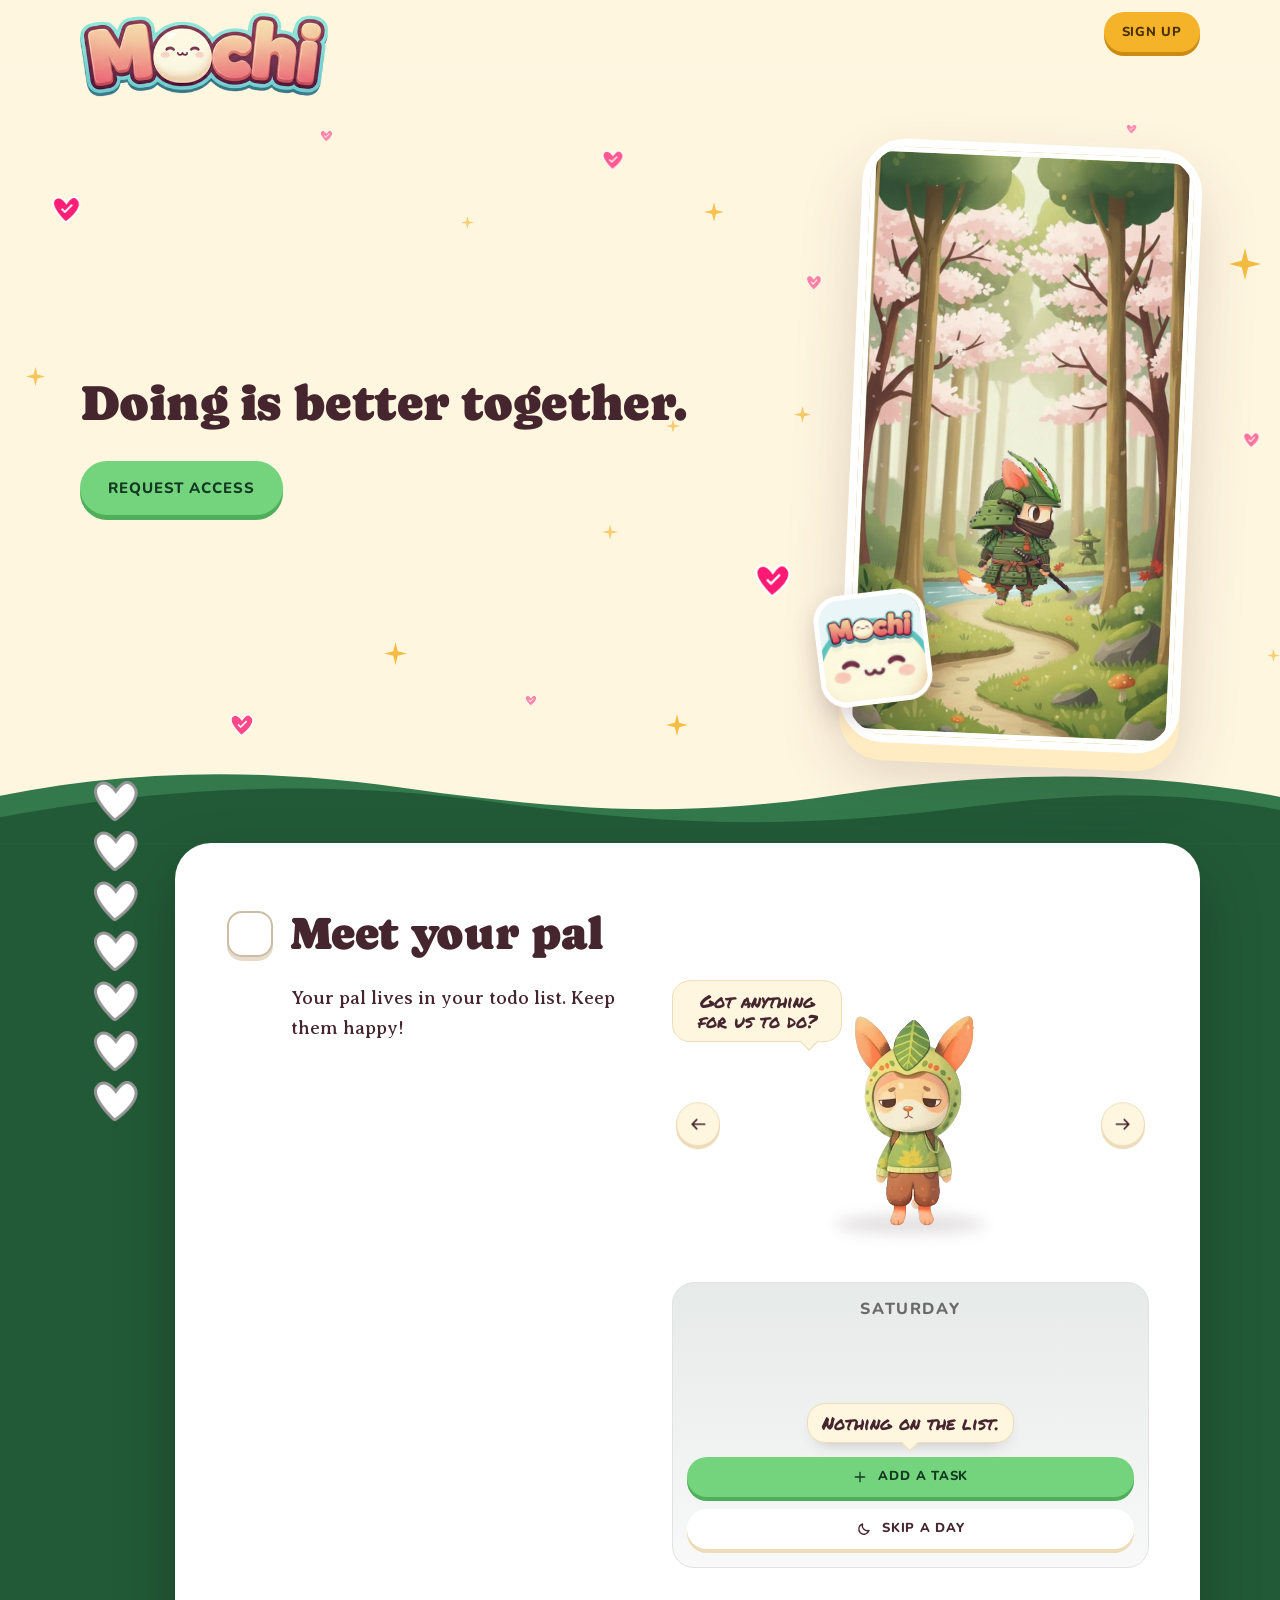
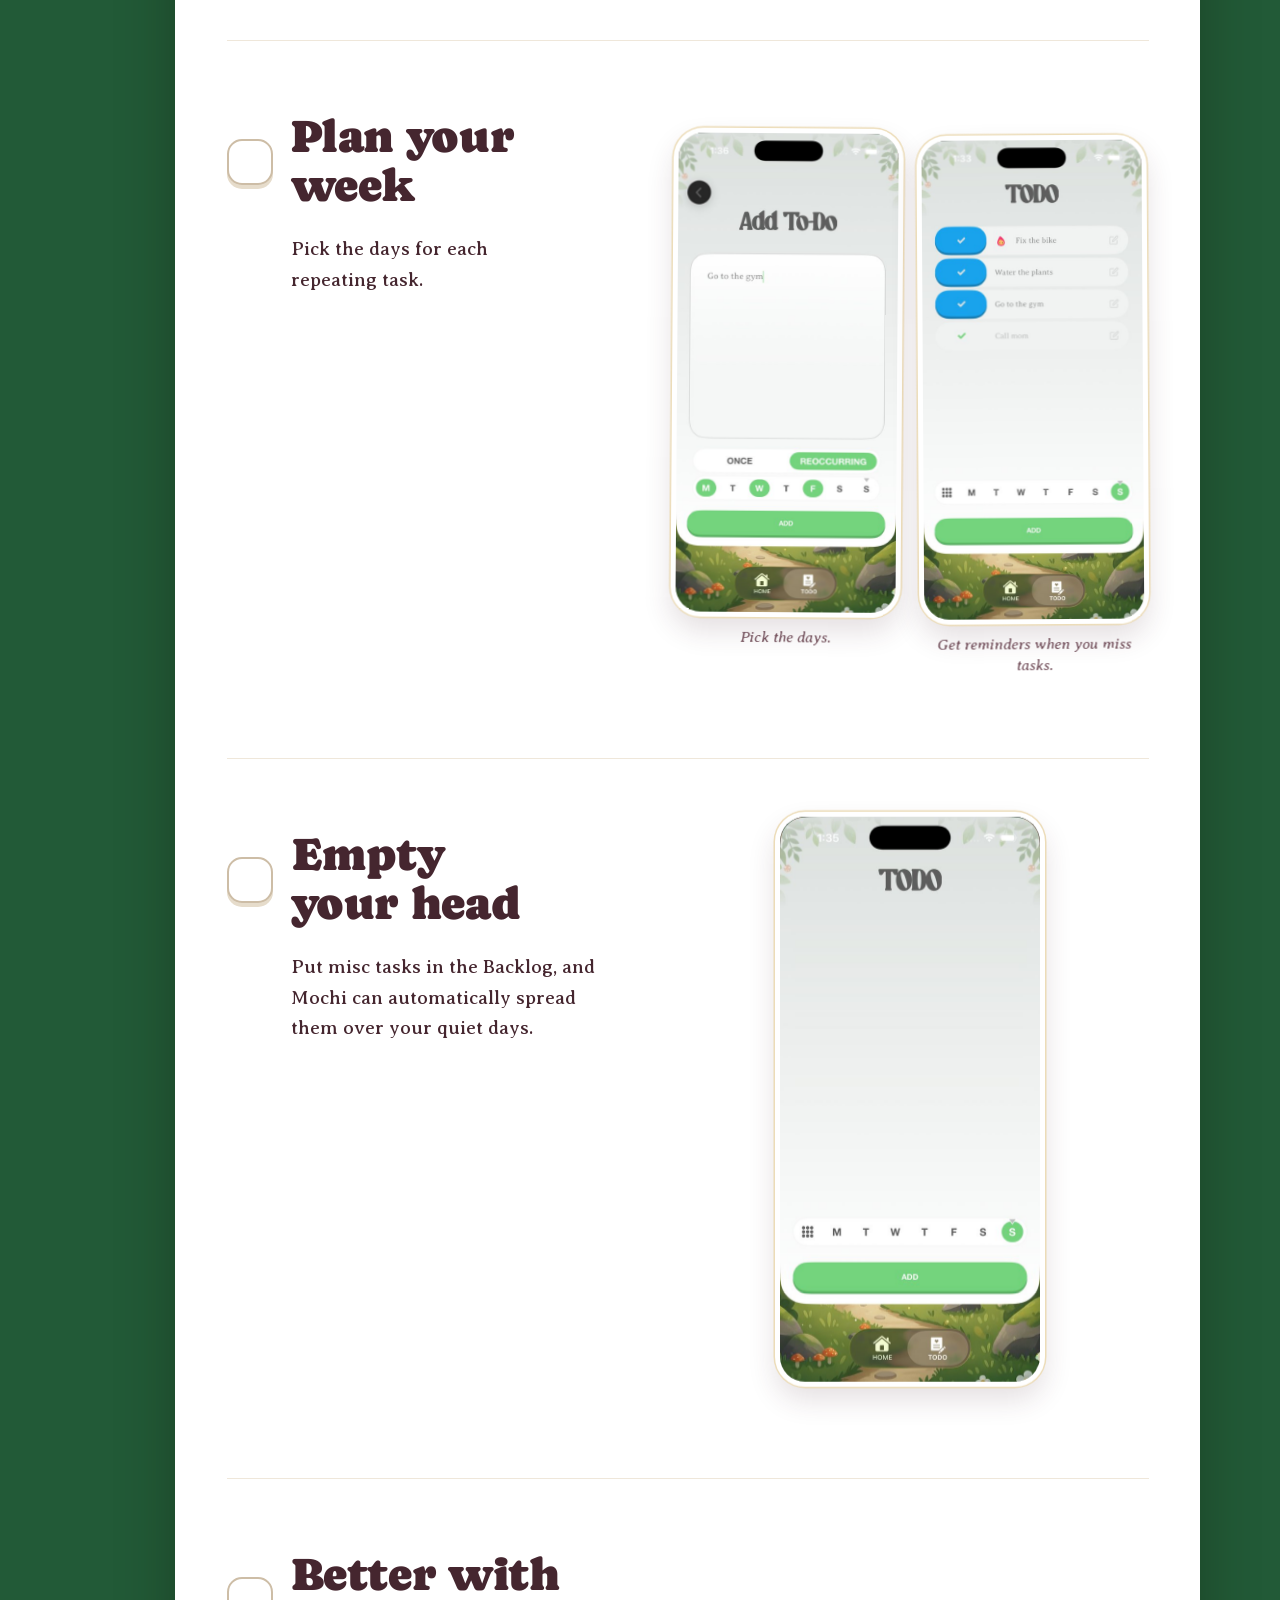
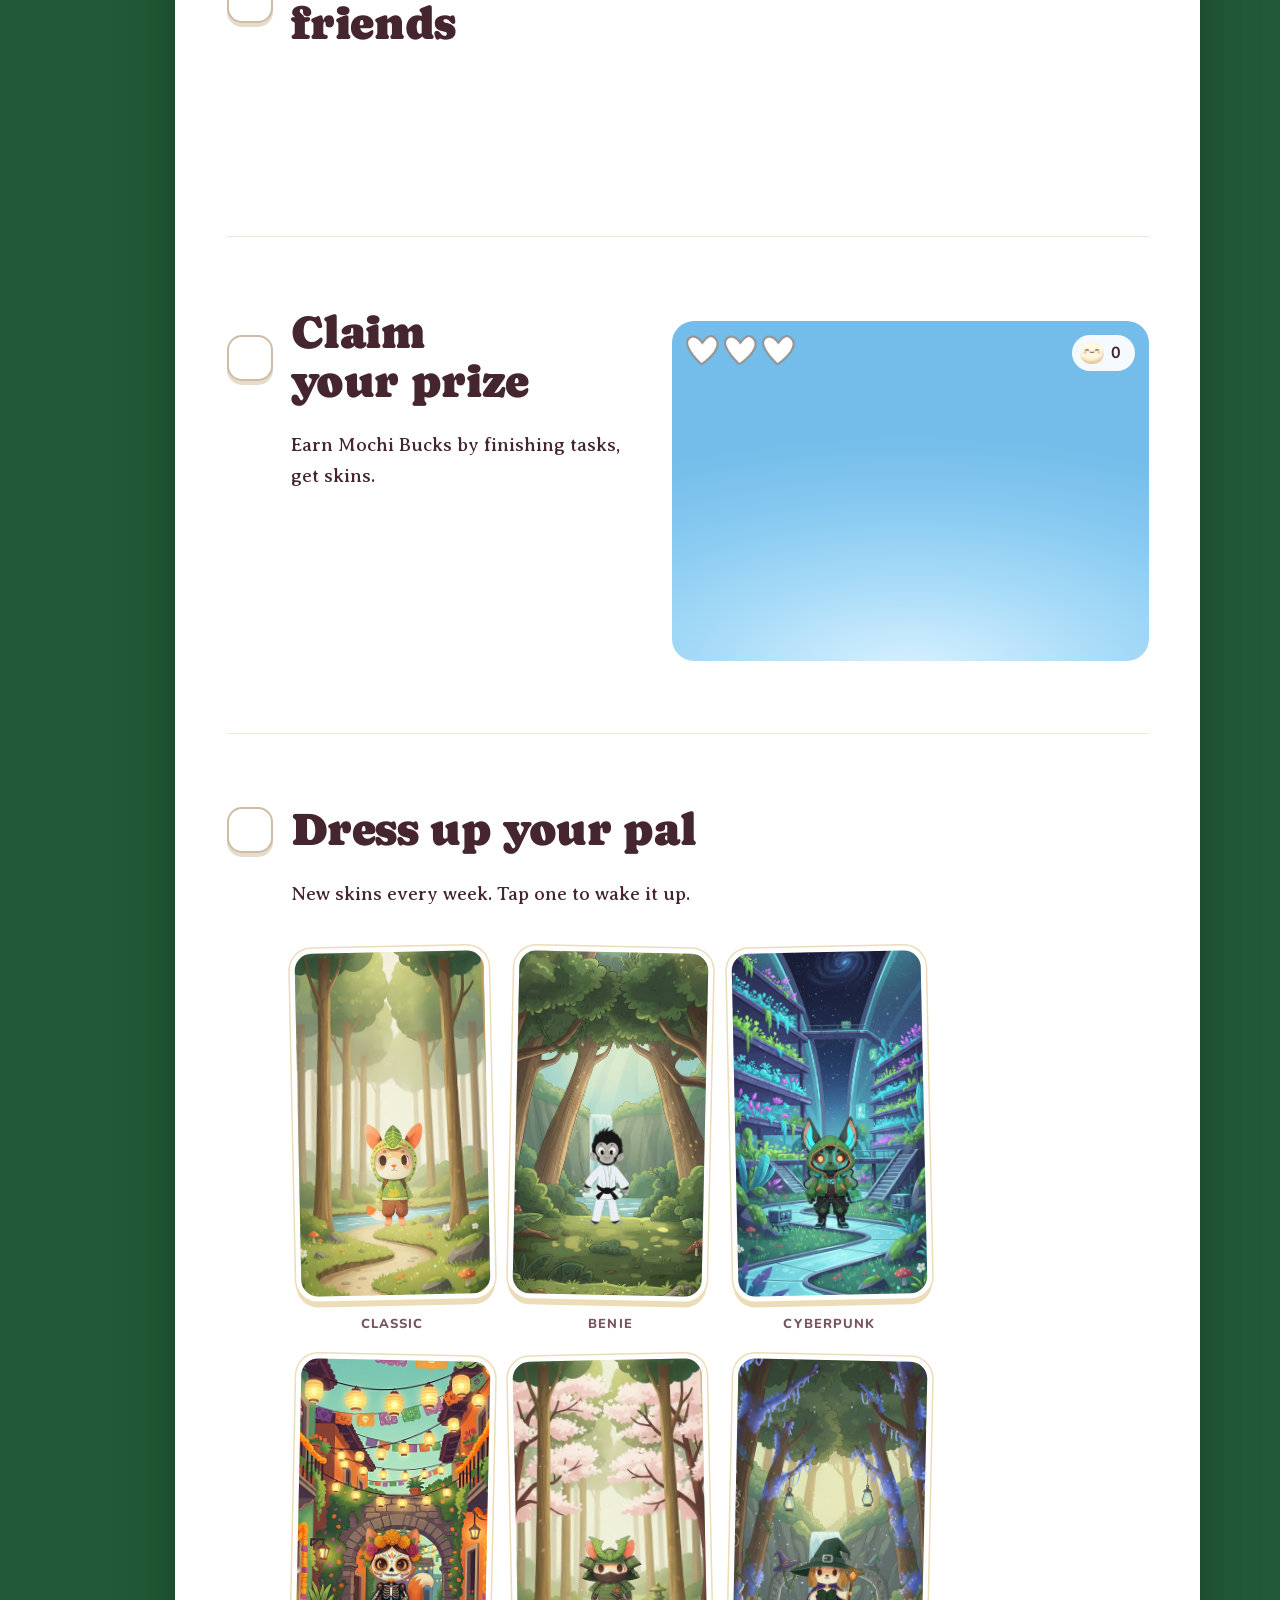
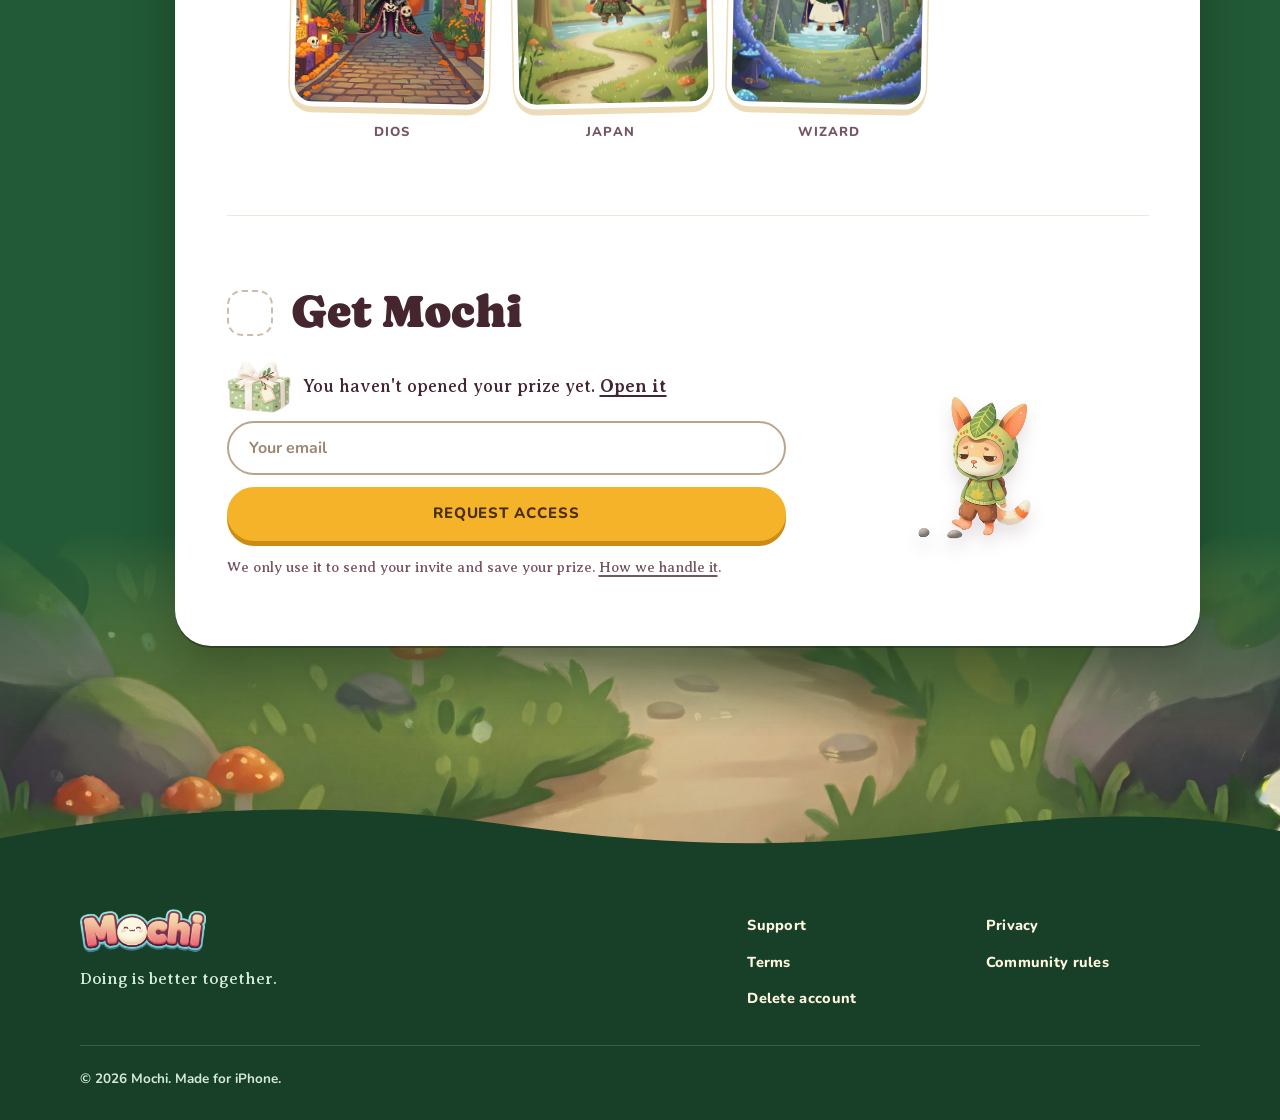
==== commit 871ba828: "Publish 2026-11-16 15:55" ====
--- a/index.html
+++ b/index.html
@@ -1,4 +1,4 @@
-<!DOCTYPE html><html lang="en"><head><meta charset="utf-8"><meta name="viewport" content="width=device-width, initial-scale=1, viewport-fit=cover"><title>Mochi: Doing is better together.</title><meta name="description" content="Mochi is a todo app with a little pal who feels your day. Bored when it's empty. Overwhelmed when you fall behind. Calm when you're caught up."><link rel="canonical" href="https://mochitodo.com/"><meta property="og:title" content="Mochi"><meta property="og:description" content="Mochi is a todo app with a little pal who feels your day. Bored when it's empty. Overwhelmed when you fall behind. Calm when you're caught up."><meta property="og:type" content="website"><meta property="og:image" content="https://mochitodo.com/images/icon.jpg"><meta name="theme-color" content="#fff6e0"><link rel="icon" type="image/png" href="/favicon.png"><link rel="apple-touch-icon" href="/apple-touch-icon.png"><link rel="stylesheet" href="/_astro/Base.DsotxCFn.css"><link rel="stylesheet" href="/_astro/index.BgkPCbXt.css"></head><body><header class="site-header" data-astro-cid-nen7h5rs><div class="wrap bar" data-astro-cid-nen7h5rs><a class="brand" href="/" aria-label="Mochi home" data-astro-cid-nen7h5rs><img src="/images/logotype.png" alt="Mochi" width="118" height="41" data-astro-cid-nen7h5rs></a><nav aria-label="Main" data-astro-cid-nen7h5rs><a class="far" href="/support/" data-astro-cid-nen7h5rs>Support</a><a class="btn gold small nav-cta" href="/#get" data-request-access tabindex="-1" aria-hidden="true" data-astro-cid-nen7h5rs>Sign up</a></nav></div></header><script>
+<!DOCTYPE html><html lang="en"><head><meta charset="utf-8"><meta name="viewport" content="width=device-width, initial-scale=1, viewport-fit=cover"><title>Mochi: Doing is better together.</title><meta name="description" content="Mochi is a todo app with a little pal who feels your day. Bored when it's empty. Overwhelmed when you fall behind. Calm when you're caught up."><link rel="canonical" href="https://mochitodo.com/"><meta property="og:title" content="Mochi"><meta property="og:description" content="Mochi is a todo app with a little pal who feels your day. Bored when it's empty. Overwhelmed when you fall behind. Calm when you're caught up."><meta property="og:type" content="website"><meta property="og:image" content="https://mochitodo.com/images/icon.jpg"><meta name="theme-color" content="#fff6e0"><link rel="icon" type="image/png" href="/favicon.png"><link rel="apple-touch-icon" href="/apple-touch-icon.png"><link rel="stylesheet" href="/_astro/Base.BKyKOcTK.css"><link rel="stylesheet" href="/_astro/index.BgkPCbXt.css"></head><body><header class="site-header" data-astro-cid-nen7h5rs><div class="wrap bar" data-astro-cid-nen7h5rs><a class="brand" href="/" aria-label="Mochi home" data-astro-cid-nen7h5rs><img src="/images/logotype.png" alt="Mochi" width="118" height="41" data-astro-cid-nen7h5rs></a><nav aria-label="Main" data-astro-cid-nen7h5rs><a class="far" href="/support/" data-astro-cid-nen7h5rs>Support</a><a class="btn gold small nav-cta" href="/#get" data-request-access tabindex="-1" aria-hidden="true" data-astro-cid-nen7h5rs>Sign up</a></nav></div></header><script>
   // The logo starts big at the top of the page and shrinks to its header size over the first
   // stretch of scrolling. Only the picture scales: the header's height never changes, so the
   // page under it never jumps. --logo-k is the scale, set straight from the scroll position.
@@ -82,7 +82,7 @@
              headline is hidden there). --><div class="cta cta-under"><a class="btn " href="/#get" data-request-access>Request access</a></div></div></div></section><section class="floor" id="list" aria-label="What Mochi does, as a todo list"><div class="hill" aria-hidden="true" data-astro-cid-fsosadq3><svg viewBox="0 0 1440 90" preserveAspectRatio="none" data-astro-cid-fsosadq3><path fill="var(--moss-light)" d="M0 46C150 12 300 6 470 30c170 24 300 34 470 8 170-26 330-30 500 6V90H0z" data-astro-cid-fsosadq3></path></svg><svg viewBox="0 0 1440 90" preserveAspectRatio="none" data-astro-cid-fsosadq3><path fill="var(--moss)" d="M0 62C200 26 380 22 560 46c180 24 330 30 520 6 150-19 250-18 360 2V90H0z" data-astro-cid-fsosadq3></path></svg></div><div class="floor-in"><div class="wrap grid"><div class="top-fade" aria-hidden="true"></div><aside class="rail" aria-label="Hearts earned by reading this page"><ol class="hearts" id="hearts"><li><img src="/images/app/heart-empty.png" alt="" width="44" height="40"><img class="full" src="/images/app/heart-full.png" alt="" width="44" height="40"></li><li><img src="/images/app/heart-empty.png" alt="" width="44" height="40"><img class="full" src="/images/app/heart-full.png" alt="" width="44" height="40"></li><li><img src="/images/app/heart-empty.png" alt="" width="44" height="40"><img class="full" src="/images/app/heart-full.png" alt="" width="44" height="40"></li><li><img src="/images/app/heart-empty.png" alt="" width="44" height="40"><img class="full" src="/images/app/heart-full.png" alt="" width="44" height="40"></li><li><img src="/images/app/heart-empty.png" alt="" width="44" height="40"><img class="full" src="/images/app/heart-full.png" alt="" width="44" height="40"></li><li><img src="/images/app/heart-empty.png" alt="" width="44" height="40"><img class="full" src="/images/app/heart-full.png" alt="" width="44" height="40"></li><li><img src="/images/app/heart-empty.png" alt="" width="44" height="40"><img class="full" src="/images/app/heart-full.png" alt="" width="44" height="40"></li></ol><button class="rail-gift" id="rail-gift" type="button" hidden aria-label="Open the present"><img src="/images/app/present.png" alt="" width="162" height="131"></button></aside><div class="sheet"><ol class="tasks"><li class="task" id="meet" data-task><div class="task-head"><button class="box" type="button" aria-pressed="false" aria-label="Meet your pal: mark as done"><svg class="icon " width="22" height="22" viewBox="0 0 24 24" fill="none" stroke="currentColor" stroke-width="2" stroke-linecap="round" stroke-linejoin="round" aria-hidden="true" focusable="false"><path d="M5 12.5l4.5 4.5L19 7.5"></path></svg></button><h2 class="task-title"><span class="ink">Meet your pal</span><span class="mark" aria-hidden="true"><span>Meet your pal</span></span></h2></div><div class="task-body"><div class="task-say"><p>Your pal lives in your todo list. Keep them happy!</p></div><div class="task-show"><div class="mood" id="mood"><div class="mood-stage"><p class="bubble" id="mood-say" aria-live="polite">Got anything for us to do?</p><img class="mood-pal" id="mood-still" src="/pals/classic/guy-bored.webp" alt="" style="--ar:0.8828;--k:1"><video class="mood-pal" id="mood-video" muted loop playsinline preload="none" aria-hidden="true"></video><button class="pal-flip prev" id="pal-prev" type="button" aria-label="Previous pal"><svg class="icon " width="20" height="20" viewBox="0 0 24 24" fill="none" stroke="currentColor" stroke-width="2" stroke-linecap="round" stroke-linejoin="round" aria-hidden="true" focusable="false"><path d="M4 12h15M13.500 6.500L19 12l-5.500 5.500"></path></svg></button><button class="pal-flip next" id="pal-next" type="button" aria-label="Next pal"><svg class="icon " width="20" height="20" viewBox="0 0 24 24" fill="none" stroke="currentColor" stroke-width="2" stroke-linecap="round" stroke-linejoin="round" aria-hidden="true" focusable="false"><path d="M4 12h15M13.500 6.500L19 12l-5.500 5.500"></path></svg></button></div><div class="mood-list"><p class="label mood-day" id="mood-day">Today</p><ul id="mood-items" aria-label="Your tasks in this demo"></ul><div class="mood-actions"><span class="mood-add-wrap"><p class="mood-empty" id="mood-empty">Nothing on the list.</p><button class="btn small" id="mood-add" type="button"><svg class="icon " width="16" height="16" viewBox="0 0 24 24" fill="none" stroke="currentColor" stroke-width="2" stroke-linecap="round" stroke-linejoin="round" aria-hidden="true" focusable="false"><path d="M12 5v14M5 12h14"></path></svg> Add a task</button></span><button class="btn small quiet" id="mood-skip" type="button"><svg class="icon " width="16" height="16" viewBox="0 0 24 24" fill="none" stroke="currentColor" stroke-width="2" stroke-linecap="round" stroke-linejoin="round" aria-hidden="true" focusable="false"><path d="M19.500 14.200A7.800 7.800 0 0 1 9.800 4.500a7.800 7.800 0 1 0 9.700 9.700z"></path></svg> Skip a day</button></div></div></div></div></div></li><li class="task" id="week" data-task><div class="task-head"><button class="box" type="button" aria-pressed="false" aria-label="Plan your week: mark as done"><svg class="icon " width="22" height="22" viewBox="0 0 24 24" fill="none" stroke="currentColor" stroke-width="2" stroke-linecap="round" stroke-linejoin="round" aria-hidden="true" focusable="false"><path d="M5 12.5l4.5 4.5L19 7.5"></path></svg></button><h2 class="task-title"><span class="ink">Plan your week</span><span class="mark" aria-hidden="true"><span>Plan your week</span></span></h2></div><div class="task-body"><div class="task-say"><p>Pick the days for each repeating task.</p></div><div class="task-show"><div class="shots"><figure><div class="shot"><img src="/images/screens/add.jpg" width="540" height="1174" loading="lazy" alt="Mochi's Add To-Do screen. The task “Go to the gym” is set to reoccurring on Monday, Wednesday and Friday."></div><figcaption>Pick the days.</figcaption></figure><figure><div class="shot"><img src="/images/screens/todo.jpg" width="540" height="1174" loading="lazy" alt="Mochi's Todo screen showing Sunday's four tasks. “Fix the bike” has a small flame because it was missed the day before; “Call mom” is ticked."></div><figcaption>Get reminders when you miss tasks.</figcaption></figure></div></div></div></li><li class="task" id="queue" data-task><div class="task-head"><button class="box" type="button" aria-pressed="false" aria-label="Empty your head: mark as done"><svg class="icon " width="22" height="22" viewBox="0 0 24 24" fill="none" stroke="currentColor" stroke-width="2" stroke-linecap="round" stroke-linejoin="round" aria-hidden="true" focusable="false"><path d="M5 12.5l4.5 4.5L19 7.5"></path></svg></button><h2 class="task-title"><span class="ink">Empty your head</span><span class="mark" aria-hidden="true"><span>Empty your head</span></span></h2></div><div class="task-body"><div class="task-say"><p>Put misc tasks in the Backlog, and Mochi can automatically spread them over your quiet days.</p></div><div class="task-show"><div class="drop" id="drop"><div class="shot" role="img" aria-label="Mochi's Todo screen filling up with five tasks from the Backlog: Renew passport, Clean the oven, Send the gift, Sort the photos, Fix the tap."><img class="drop-base" src="/images/screens/todo-empty.jpg" alt="" width="540" height="1174" loading="lazy"><img class="drop-row" src="/images/screens/row1.jpg" alt="" loading="lazy" style="left:5.39%;top:17.773%;width:88.806%;height:6.064%"><img class="drop-row" src="/images/screens/row2.jpg" alt="" loading="lazy" style="left:5.39%;top:24.409%;width:88.806%;height:6.064%"><img class="drop-row" src="/images/screens/row3.jpg" alt="" loading="lazy" style="left:5.39%;top:31.045%;width:88.806%;height:6.064%"><img class="drop-row" src="/images/screens/row4.jpg" alt="" loading="lazy" style="left:5.39%;top:37.681%;width:88.806%;height:6.064%"><img class="drop-row" src="/images/screens/row5.jpg" alt="" loading="lazy" style="left:5.39%;top:44.317%;width:88.806%;height:6.064%"></div></div></div></div></li><li class="task" id="partner" data-task><div class="task-head"><button class="box" type="button" aria-pressed="false" aria-label="Better with friends: mark as done"><svg class="icon " width="22" height="22" viewBox="0 0 24 24" fill="none" stroke="currentColor" stroke-width="2" stroke-linecap="round" stroke-linejoin="round" aria-hidden="true" focusable="false"><path d="M5 12.5l4.5 4.5L19 7.5"></path></svg></button><h2 class="task-title"><span class="ink">Better with friends</span><span class="mark" aria-hidden="true"><span>Better with friends</span></span></h2></div><div class="task-body"><div class="task-say"><p>Use Mochi alone, or with a friend to share tasks and leave each other notes.</p></div><div class="task-show"><div class="pair"><img class="pair-pal" src="/pals/classic/shelf.webp" alt="" width="480" height="864" loading="lazy"><div class="pair-mid"><!-- A shared task, as the app draws it: two checks, your friend's (done) and yours (faded).
                        Tick it and the row flips over, like a card, to the note your friend left you. --><div class="pair-card" id="pair-card"><div class="pair-flip" id="pair-flip"><div class="pair-face pair-front"><p class="pair-task" id="pair-task"><button class="sbox" id="pair-tick" type="button" aria-pressed="false" aria-label="Water the plants. Your friend did it. Tick it too."><span class="sbox-friend"><svg width="20" height="20" viewBox="0 0 24 24" fill="none" stroke="currentColor" stroke-width="3.6" stroke-linecap="round" stroke-linejoin="round" aria-hidden="true"><path d="M5 12.5l4.5 4.5L19 7.5"></path></svg></span><span class="sbox-you"><svg width="20" height="20" viewBox="0 0 24 24" fill="none" stroke="currentColor" stroke-width="3.6" stroke-linecap="round" stroke-linejoin="round" aria-hidden="true"><path d="M5 12.5l4.5 4.5L19 7.5"></path></svg></span></button><span>Water the plants</span></p></div><button class="pair-face pair-back" id="pair-note" type="button" tabindex="-1" aria-hidden="true" aria-label="A note from your friend: Proud of you today. Tap to turn it back."><span class="pair-from"><img src="/images/app/heart-full.png" alt="" width="44" height="40" loading="lazy"> From your friend</span><span class="pair-words">Proud of you today.</span></button></div><span class="pair-burst" id="pair-burst" aria-hidden="true"></span></div><button class="pair-gift" id="pair-gift" type="button" aria-expanded="false" aria-controls="pair-card" aria-label="Open the note from your friend"><img src="/images/app/present.png" alt="" width="162" height="131" loading="lazy"></button></div><img class="pair-pal" src="/images/app/girl-calm.webp" alt="" width="480" height="864" loading="lazy"></div></div></div></li><li class="task" id="hearts-task" data-task><div class="task-head"><button class="box" type="button" aria-pressed="false" aria-label="Claim your prize: mark as done"><svg class="icon " width="22" height="22" viewBox="0 0 24 24" fill="none" stroke="currentColor" stroke-width="2" stroke-linecap="round" stroke-linejoin="round" aria-hidden="true" focusable="false"><path d="M5 12.5l4.5 4.5L19 7.5"></path></svg></button><h2 class="task-title"><span class="ink">Claim your prize</span><span class="mark" aria-hidden="true"><span>Claim your prize</span></span></h2></div><div class="task-body"><div class="task-say"><p>Earn Mochi Bucks by finishing tasks, get skins.</p></div><div class="task-show"><div class="earned"><div class="crystal-stage" id="crystal-stage" data-roll="https://eepvspirsftjqhtxdshv.supabase.co/functions/v1/crystal-roll"><canvas aria-hidden="true"></canvas><span class="crystal-hearts" id="crystal-hearts" aria-hidden="true"><span class="crystal-heart"><img src="/images/app/heart-empty.png" alt="" width="44" height="40" loading="lazy"><img class="full" src="/images/app/heart-full.png" alt="" width="44" height="40" loading="lazy"></span><span class="crystal-heart"><img src="/images/app/heart-empty.png" alt="" width="44" height="40" loading="lazy"><img class="full" src="/images/app/heart-full.png" alt="" width="44" height="40" loading="lazy"></span><span class="crystal-heart"><img src="/images/app/heart-empty.png" alt="" width="44" height="40" loading="lazy"><img class="full" src="/images/app/heart-full.png" alt="" width="44" height="40" loading="lazy"></span></span><span class="crystal-pill" id="crystal-pill"><img src="/images/app/coin.png" alt="" width="100" height="93" loading="lazy"><b id="crystal-bucks" aria-label="Mochi Bucks">0</b></span><button class="crystal-hit" id="crystal-hit" type="button" disabled aria-label="Open the crystal to win Mochi Bucks and hearts"></button><p class="crystal-total" id="crystal-total" hidden><img src="/images/app/coin.png" alt="" width="100" height="93"><b id="crystal-total-n">0</b><span>Mochi Bucks</span></p><!-- Until it is claimed, the win waits wrapped in a present (public/js/crystal.js). --><a class="crystal-present" id="crystal-present" href="#get" data-request-access hidden aria-label="Your present. Sign up below to claim it."><img src="/images/app/present.png" alt="" width="162" height="131" loading="lazy"></a><p class="crystal-hint" aria-live="polite">Tap to win a prize. What's inside?</p></div><div class="crystal-win" id="crystal-win" hidden role="status"><span class="win-fx" aria-hidden="true"><i style="--i:0"></i><i style="--i:1"></i><i style="--i:2"></i><i style="--i:3"></i><i style="--i:4"></i><i style="--i:5"></i><i style="--i:6"></i><i style="--i:7"></i><i style="--i:8"></i><i style="--i:9"></i><i style="--i:10"></i><i style="--i:11"></i></span><p class="crystal-win-head" id="crystal-win-head">Claim your prize</p><p id="crystal-win-text" hidden></p><a class="btn gold crystal-claim" id="crystal-claim" href="#get" data-request-access>Sign up <b class="crystal-left" id="crystal-left" aria-label="time left">60:00</b></a></div></div></div></div></li><li class="task" id="worlds" data-task><div class="task-head"><button class="box" type="button" aria-pressed="false" aria-label="Dress up your pal: mark as done"><svg class="icon " width="22" height="22" viewBox="0 0 24 24" fill="none" stroke="currentColor" stroke-width="2" stroke-linecap="round" stroke-linejoin="round" aria-hidden="true" focusable="false"><path d="M5 12.5l4.5 4.5L19 7.5"></path></svg></button><h2 class="task-title"><span class="ink">Dress up your pal</span><span class="mark" aria-hidden="true"><span>Dress up your pal</span></span></h2></div><div class="task-body"><div class="task-say"><p>New skins every week. Tap one to wake it up.</p></div><div class="task-show"><ul class="shelf" id="shelf"><li><button class="world" type="button" data-base="/pals/classic/shelf" aria-label="Classic skin: play"><img class="world-bg" src="/pals/bg/classic.jpg" alt="" width="830" height="1800" loading="lazy"><img class="world-pal" src="/pals/classic/shelf.webp" alt="" loading="lazy" style="--ar:0.5556;--k:1"></button><span class="label">Classic</span></li><li><button class="world" type="button" data-base="/pals/bennie/shelf" aria-label="Benie skin: play"><img class="world-bg" src="/pals/bg/bennie.jpg" alt="" width="830" height="1800" loading="lazy"><img class="world-pal" src="/pals/bennie/shelf.webp" alt="" loading="lazy" style="--ar:1;--k:1"></button><span class="label">Benie</span></li><li><button class="world" type="button" data-base="/pals/cyberpunk/shelf" aria-label="Cyberpunk skin: play"><img class="world-bg" src="/pals/bg/cyberpunk.jpg" alt="" width="830" height="1800" loading="lazy"><img class="world-pal" src="/pals/cyberpunk/shelf.webp" alt="" loading="lazy" style="--ar:1;--k:1"></button><span class="label">Cyberpunk</span></li><li><button class="world" type="button" data-base="/pals/dios/shelf" aria-label="Dios skin: play"><img class="world-bg" src="/pals/bg/dios.jpg" alt="" width="830" height="1800" loading="lazy"><img class="world-pal" src="/pals/dios/shelf.webp" alt="" loading="lazy" style="--ar:1;--k:1"></button><span class="label">Dios</span></li><li><button class="world" type="button" data-base="/pals/japan/shelf" aria-label="Japan skin: play"><img class="world-bg" src="/pals/bg/japan.jpg" alt="" width="830" height="1800" loading="lazy"><img class="world-pal" src="/pals/japan/shelf.webp" alt="" loading="lazy" style="--ar:1;--k:1"></button><span class="label">Japan</span></li><li><button class="world" type="button" data-base="/pals/wizard/shelf" aria-label="Wizard skin: play"><img class="world-bg" src="/pals/bg/wizard.jpg" alt="" width="830" height="1800" loading="lazy"><img class="world-pal" src="/pals/wizard/shelf.webp" alt="" loading="lazy" style="--ar:1;--k:1"></button><span class="label">Wizard</span></li></ul></div></div></li><li class="task" id="get" data-task data-locked><div class="task-head"><button class="box" type="button" aria-pressed="false" aria-label="Get Mochi: mark as done" disabled><svg class="icon " width="22" height="22" viewBox="0 0 24 24" fill="none" stroke="currentColor" stroke-width="2" stroke-linecap="round" stroke-linejoin="round" aria-hidden="true" focusable="false"><path d="M5 12.5l4.5 4.5L19 7.5"></path></svg></button><h2 class="task-title"><span class="ink">Get Mochi</span><span class="mark" aria-hidden="true"><span>Get Mochi</span></span></h2></div><div class="task-body"><div class="task-say"></div><div class="task-show"><div class="get"><!-- The pal plays its clip (bored until you sign up, calm after); the still shows first and stays
                      when motion is reduced or the clip can't play. --><div class="get-stage" id="get-stage"><div class="get-pal" aria-hidden="true"><img class="get-pal-still" id="get-pal" src="/pals/classic/guy-bored.webp" alt="" width="768" height="870" loading="lazy"><video class="get-pal-clip" id="get-pal-clip" muted loop playsinline preload="none"></video></div></div><div class="get-do"><form class="access" id="access" novalidate><!-- The last heart (it fills when you sign up), next to the prize if one is waiting,
-                           and only then: the line is always the prize itself. --><div class="access-lead"><span class="get-heart" id="get-heart" aria-hidden="true"><img src="/images/app/heart-empty.png" alt="" width="44" height="40" loading="lazy"><img class="full" src="/images/app/heart-full.png" alt="" width="44" height="40" loading="lazy"></span><p class="access-bonus" id="access-bonus" hidden></p><!-- Never opened the crystal: the present that followed you down lands here, with a nudge. --><a class="get-gift" id="get-gift" href="#hearts-task" aria-label="Open your prize" hidden><img src="/images/app/present.png" alt="" width="162" height="131" loading="lazy"></a><p class="get-remind" id="get-remind" hidden>You haven't opened your prize yet. <a href="#hearts-task">Open it</a></p></div><label class="sr-only" for="access-email">Your email</label><div class="access-row"><input id="access-email" name="email" type="email" inputmode="email" autocomplete="email" autocapitalize="off" spellcheck="false" placeholder="Your email" maxlength="254" required><input class="access-trap" name="website" type="text" tabindex="-1" autocomplete="off" aria-hidden="true"><button class="btn gold" type="submit" id="access-go">Request access</button></div><p class="access-msg" id="access-msg" role="status" aria-live="polite"></p><p class="access-fine">We only use it to send your invite and save your prize. <a href="/privacy/#website">How we handle it</a>.</p></form></div></div></div></div></li></ol></div></div><div class="floor-art" aria-hidden="true"><div class="hill" aria-hidden="true" data-astro-cid-fsosadq3><svg viewBox="0 0 1440 90" preserveAspectRatio="none" data-astro-cid-fsosadq3><path fill="var(--moss-deep)" d="M0 62C200 26 380 22 560 46c180 24 330 30 520 6 150-19 250-18 360 2V90H0z" data-astro-cid-fsosadq3></path></svg></div></div></div></section><div class="claim-bar" id="claim-bar" hidden><a class="btn gold" id="claim-bar-btn" href="#get">Sign up <b class="crystal-left" id="claim-bar-left">10:00.000</b></a></div><div class="present-dock" id="present-dock" hidden><p class="present-say" aria-hidden="true">Don't forget to claim me by signing up below!</p><a class="present-dock-gift" href="#get" aria-label="Your present. Sign up below to claim it."><img src="/images/app/present.png" alt="" width="162" height="131"></a></div><script src="/js/delight.js?v=mwjn24f4" defer></script><script src="/js/lottie_light.min.js" defer></script><script src="/js/coinpile.js?v=mwjn24f4" defer></script><script src="/js/crystal.js?v=mwjn24f4" defer></script></main><footer class="site-footer" data-astro-cid-jo6i4kqk><div class="ground" data-astro-cid-jo6i4kqk><div class="wrap inner" data-astro-cid-jo6i4kqk><div class="who" data-astro-cid-jo6i4kqk><img src="/images/logotype.png" alt="Mochi" width="126" height="44" data-astro-cid-jo6i4kqk><p id="foot-line" data-astro-cid-jo6i4kqk>Doing is better together.</p></div><nav aria-label="Footer" data-astro-cid-jo6i4kqk><ul data-astro-cid-jo6i4kqk><li data-astro-cid-jo6i4kqk><a href="/support/" data-astro-cid-jo6i4kqk>Support</a></li><li data-astro-cid-jo6i4kqk><a href="/privacy/" data-astro-cid-jo6i4kqk>Privacy</a></li><li data-astro-cid-jo6i4kqk><a href="/eula/" data-astro-cid-jo6i4kqk>Terms</a></li><li data-astro-cid-jo6i4kqk><a href="/community/" data-astro-cid-jo6i4kqk>Community rules</a></li><li data-astro-cid-jo6i4kqk><a href="/delete-account/" data-astro-cid-jo6i4kqk>Delete account</a></li></ul></nav><p class="fine" data-astro-cid-jo6i4kqk>© 2026 Mochi. Made for iPhone.</p></div></div></footer></body></html><script>(function(){const lines = {"idle":["Tiny steps still count!","I like it here with you.","Today feels like a good day."],"bored":["Got anything for us to do?","Sooo bored… add a task?","My paws are itching to help."],"overwhelmed":["Phew, that's a big pile…","One at a time. We've got this.","Deep breath with me?"],"taskDone":["Yay! One down!","Look at you go!","Done and dusted!"],"overwhelmedTaskDone":["One less! I can breathe again.","Ahh, lighter already. Thank you!"],"calmAgain":["All caught up. So calm now!","We did it! Calm day unlocked."]};
+                           and only then: the line is always the prize itself. --><div class="access-lead"><span class="get-heart" id="get-heart" aria-hidden="true"><img src="/images/app/heart-empty.png" alt="" width="44" height="40" loading="lazy"><img class="full" src="/images/app/heart-full.png" alt="" width="44" height="40" loading="lazy"></span><p class="access-bonus" id="access-bonus" hidden></p><!-- Never opened the crystal: the present that followed you down lands here, with a nudge. --><a class="get-gift" id="get-gift" href="#hearts-task" aria-label="Open your prize" hidden><img src="/images/app/present.png" alt="" width="162" height="131" loading="lazy"></a><p class="get-remind" id="get-remind" hidden>You haven't opened your prize yet. <a href="#hearts-task">Open it</a></p></div><label class="sr-only" for="access-email">Your email</label><div class="access-row"><input id="access-email" name="email" type="email" inputmode="email" autocomplete="email" autocapitalize="off" spellcheck="false" placeholder="Your email" maxlength="254" required><input class="access-trap" name="website" type="text" tabindex="-1" autocomplete="off" aria-hidden="true"><button class="btn gold" type="submit" id="access-go">Request access</button></div><p class="access-msg" id="access-msg" role="status" aria-live="polite"></p><p class="access-fine">We only use it to send your invite and save your prize. <a href="/privacy/#website">How we handle it</a>.</p></form></div></div></div></div></li></ol></div></div><div class="floor-art" aria-hidden="true"><div class="hill" aria-hidden="true" data-astro-cid-fsosadq3><svg viewBox="0 0 1440 90" preserveAspectRatio="none" data-astro-cid-fsosadq3><path fill="var(--moss-deep)" d="M0 62C200 26 380 22 560 46c180 24 330 30 520 6 150-19 250-18 360 2V90H0z" data-astro-cid-fsosadq3></path></svg></div></div></div></section><div class="claim-bar" id="claim-bar" hidden><a class="btn gold" id="claim-bar-btn" href="#get">Sign up <b class="crystal-left" id="claim-bar-left">10:00.000</b></a></div><div class="present-dock" id="present-dock" hidden><p class="present-say" aria-hidden="true">Don't forget to claim me by signing up below!</p><a class="present-dock-gift" href="#get" aria-label="Your present. Sign up below to claim it."><img src="/images/app/present.png" alt="" width="162" height="131"></a></div><script src="/js/delight.js?v=mwjx8u0h" defer></script><script src="/js/lottie_light.min.js" defer></script><script src="/js/coinpile.js?v=mwjx8u0h" defer></script><script src="/js/crystal.js?v=mwjx8u0h" defer></script></main><footer class="site-footer" data-astro-cid-jo6i4kqk><div class="ground" data-astro-cid-jo6i4kqk><div class="wrap inner" data-astro-cid-jo6i4kqk><div class="who" data-astro-cid-jo6i4kqk><img src="/images/logotype.png" alt="Mochi" width="126" height="44" data-astro-cid-jo6i4kqk><p id="foot-line" data-astro-cid-jo6i4kqk>Doing is better together.</p></div><nav aria-label="Footer" data-astro-cid-jo6i4kqk><ul data-astro-cid-jo6i4kqk><li data-astro-cid-jo6i4kqk><a href="/support/" data-astro-cid-jo6i4kqk>Support</a></li><li data-astro-cid-jo6i4kqk><a href="/privacy/" data-astro-cid-jo6i4kqk>Privacy</a></li><li data-astro-cid-jo6i4kqk><a href="/eula/" data-astro-cid-jo6i4kqk>Terms</a></li><li data-astro-cid-jo6i4kqk><a href="/community/" data-astro-cid-jo6i4kqk>Community rules</a></li><li data-astro-cid-jo6i4kqk><a href="/delete-account/" data-astro-cid-jo6i4kqk>Delete account</a></li></ul></nav><p class="fine" data-astro-cid-jo6i4kqk>© 2026 Mochi. Made for iPhone.</p></div></div></footer></body></html><script>(function(){const lines = {"idle":["Tiny steps still count!","I like it here with you.","Today feels like a good day."],"bored":["Got anything for us to do?","Sooo bored… add a task?","My paws are itching to help."],"overwhelmed":["Phew, that's a big pile…","One at a time. We've got this.","Deep breath with me?"],"taskDone":["Yay! One down!","Look at you go!","Done and dusted!"],"overwhelmedTaskDone":["One less! I can breathe again.","Ahh, lighter already. Thank you!"],"calmAgain":["All caught up. So calm now!","We did it! Calm day unlocked."]};
 const ideas = ["Water the plants","Call mom","Fold the laundry","Buy oat milk","Reply to Sam","Book the dentist","Take out the trash","Stretch for ten minutes"];
 const demoPals = [{"name":"Classic","bored":{"base":"/pals/classic/guy-bored","ar":0.8828,"k":1},"overwhelmed":{"base":"/pals/classic/guy-overwhelmed","ar":0.5556,"k":1},"idle":{"base":"/pals/classic/shelf","ar":0.5556,"k":1}},{"name":"Benie","bored":{"base":"/pals/bennie/guy-bored","ar":1,"k":1.5},"overwhelmed":{"base":"/pals/bennie/guy-overwhelmed","ar":1,"k":1},"idle":{"base":"/pals/bennie/shelf","ar":1,"k":1}},{"name":"Cyberpunk","bored":{"base":"/pals/cyberpunk/guy-bored","ar":1,"k":1},"overwhelmed":{"base":"/pals/cyberpunk/guy-overwhelmed","ar":1,"k":1},"idle":{"base":"/pals/cyberpunk/shelf","ar":1,"k":1}},{"name":"Dios","bored":{"base":"/pals/dios/girl-bored","ar":1,"k":1},"overwhelmed":{"base":"/pals/dios/girl-overwhelmed","ar":1,"k":1},"idle":{"base":"/pals/dios/shelf","ar":1,"k":1}},{"name":"Japan","bored":{"base":"/pals/japan/guy-bored","ar":1,"k":1},"overwhelmed":{"base":"/pals/japan/guy-overwhelmed","ar":1,"k":1},"idle":{"base":"/pals/japan/shelf","ar":1,"k":1}},{"name":"Wizard","bored":{"base":"/pals/wizard/girl-bored","ar":1,"k":1},"overwhelmed":{"base":"/pals/wizard/girl-overwhelmed","ar":1,"k":1},"idle":{"base":"/pals/wizard/shelf","ar":1,"k":1}}];
 const hasDownload = false;
--- a/_astro/Base.BKyKOcTK.css
+++ b/_astro/Base.BKyKOcTK.css
@@ -0,0 +1 @@
+@font-face{font-family:Caprasimo;font-style:normal;font-display:swap;font-weight:400;src:url(/_astro/caprasimo-latin-400-normal.u3avbpQ7.woff2)format("woff2"),url(/_astro/caprasimo-latin-400-normal.CPOhBPz8.woff)format("woff")}@font-face{font-family:Averia Serif Libre;font-style:normal;font-display:swap;font-weight:400;src:url(/_astro/averia-serif-libre-latin-400-normal.B48ZlFjk.woff2)format("woff2"),url(/_astro/averia-serif-libre-latin-400-normal.YxHUUm7R.woff)format("woff")}@font-face{font-family:Averia Serif Libre;font-style:italic;font-display:swap;font-weight:400;src:url(/_astro/averia-serif-libre-latin-400-italic.D4iJQcRI.woff2)format("woff2"),url(/_astro/averia-serif-libre-latin-400-italic.CAQE7r4O.woff)format("woff")}@font-face{font-family:Averia Serif Libre;font-style:normal;font-display:swap;font-weight:700;src:url(/_astro/averia-serif-libre-latin-700-normal.Cs78DjWF.woff2)format("woff2"),url(/_astro/averia-serif-libre-latin-700-normal.CMD-jnEt.woff)format("woff")}@font-face{font-family:Permanent Marker;font-style:normal;font-display:swap;font-weight:400;src:url(/_astro/permanent-marker-latin-400-normal.BF23djCy.woff2)format("woff2"),url(/_astro/permanent-marker-latin-400-normal.BnZj5c41.woff)format("woff")}@font-face{font-family:Nunito;font-style:normal;font-display:swap;font-weight:700;src:url(/_astro/nunito-latin-700-normal.Dort48En.woff2)format("woff2"),url(/_astro/nunito-latin-700-normal.OcDqTBcA.woff)format("woff")}@font-face{font-family:Nunito;font-style:normal;font-display:swap;font-weight:800;src:url(/_astro/nunito-latin-800-normal.Dz8SOQK_.woff2)format("woff2"),url(/_astro/nunito-latin-800-normal.D-J0wlBY.woff)format("woff")}:root{--cream:#fff6e0;--cream-deep:#ffecc2;--paper:#fff;--ink:#45262f;--ink-soft:#775560;--line:#ecdcb8;--line-paper:#efe7da;--moss:#225a37;--moss-deep:#183f27;--moss-light:#33794b;--moss-ink:#d2ebd8;--leaf:#73d47d;--leaf-dark:#4fae5a;--leaf-ink:#143a22;--gold:#f5b329;--gold-dark:#cc8c14;--gold-ink:#4a2f00;--heart:#e8196a;--coral:#f0806f;--teal:#6fd3cd;--display:"Caprasimo", "Cooper Black", Georgia, serif;--text:"Averia Serif Libre", Georgia, "Times New Roman", serif;--ui:"Nunito", ui-rounded, -apple-system, BlinkMacSystemFont, "Helvetica Neue", Arial, sans-serif;--hand:"Permanent Marker", "Marker Felt", cursive;--mono:ui-monospace, "SF Mono", Menlo, monospace;--s1:4px;--s2:8px;--s3:12px;--s4:16px;--s5:24px;--s6:32px;--s7:48px;--s8:72px;--s9:112px;--wrap:1120px;--gutter:24px;--pad:clamp(20px, 4vw, 40px);--header:64px;--ease:cubic-bezier(.16, 1, .3, 1);--quick:.24s;--slow:.52s;--radius:22px;--focus:0 0 0 3px var(--cream), 0 0 0 6px var(--ink)}*,:before,:after{box-sizing:border-box}html{-webkit-text-size-adjust:100%;scroll-behavior:smooth;scroll-padding-top:calc(var(--header) + 20px);scrollbar-color:var(--gold) var(--cream-deep)}body{background:var(--cream);min-height:100dvh;color:var(--ink);font:400 19px/1.6 var(--text);-webkit-font-smoothing:antialiased;text-rendering:optimizelegibility;caret-color:var(--heart);accent-color:var(--heart);flex-direction:column;margin:0;display:flex}main{flex:1}::selection{background:var(--gold);color:var(--ink)}img,video{max-width:100%;height:auto;display:block}a{color:inherit;text-underline-offset:.18em;text-decoration-thickness:1.5px}a:hover{text-decoration-thickness:2.5px}button{font:inherit;color:inherit}:focus-visible{box-shadow:var(--focus);border-radius:8px;outline:none}[hidden]{display:none!important}h1,h2,h3{text-wrap:balance;margin:0}h1{font:400 clamp(40px, 6.2vw, 76px)/1.02 var(--display);letter-spacing:-.012em}h2{font:400 clamp(30px, 4vw, 46px)/1.06 var(--display);letter-spacing:-.008em}h3{font:700 21px/1.25 var(--text)}p{text-wrap:pretty;margin:0}strong,b{font-weight:700}.label{font:800 13px/1 var(--ui);letter-spacing:.08em;text-transform:uppercase}.wrap{width:100%;max-width:calc(var(--wrap) + 2 * var(--pad));padding-inline:var(--pad);margin-inline:auto}.grid{column-gap:var(--gutter);grid-template-columns:repeat(12,minmax(0,1fr));display:grid}.soft{color:var(--ink-soft)}.btn{--face:var(--leaf);--lip:var(--leaf-dark);--on:var(--leaf-ink);cursor:pointer;min-height:54px;font:800 15px/1 var(--ui);letter-spacing:.06em;text-transform:uppercase;color:var(--on);background:var(--face);box-shadow:0 5px 0 var(--lip);white-space:nowrap;transition:transform var(--quick) var(--ease), box-shadow var(--quick) var(--ease), background-color var(--quick) var(--ease);-webkit-tap-highlight-color:transparent;user-select:none;border:0;border-radius:999px;justify-content:center;align-items:center;gap:10px;padding:0 28px;text-decoration:none;display:inline-flex}.btn:hover{box-shadow:0 7px 0 var(--lip);transform:translateY(-2px)}.btn:active{box-shadow:0 1px 0 var(--lip);transition-duration:60ms;transform:translateY(4px)}.btn:focus-visible{box-shadow:0 5px 0 var(--lip), var(--focus);border-radius:999px}.btn.gold{--face:var(--gold);--lip:var(--gold-dark);--on:var(--gold-ink)}.btn.quiet{--face:var(--paper);--lip:var(--line);--on:var(--ink)}.btn.block{width:100%;display:flex}.btn.small{min-height:40px;box-shadow:0 4px 0 var(--lip);padding:0 18px;font-size:13px}.btn[aria-disabled=true],.btn:disabled{--face:#eadfc6;--lip:#cfc3a6;--on:#6b5a3c;cursor:default;pointer-events:none}.textlink{font:800 15px/1 var(--ui);letter-spacing:.02em}.draft-banner{color:#7a4f08;text-align:center;font:700 14px/1.3 var(--ui);background:#fdf3df;border-bottom:1.5px dashed #ebc77d;padding:8px 16px}mark.todo{color:#8a1f1f;font:800 .86em/1.2 var(--ui);background:#ffd9d6;border-radius:6px;padding:2px 7px}.reading{gap:var(--s7) var(--gutter);padding-block:var(--s8) var(--s9);grid-template-columns:minmax(0,1fr);display:grid}.reading-toc{display:none}.prose{max-width:68ch}.prose h1{margin-bottom:var(--s4);font-size:clamp(36px,5vw,56px)}.prose h2{font:400 28px/1.15 var(--display);letter-spacing:0;margin:var(--s7) 0 var(--s3);scroll-margin-top:calc(var(--header) + 24px)}.prose h3{font:700 20.5px/1.3 var(--text);margin:var(--s6) 0 var(--s2)}.prose p+p{margin-top:var(--s4)}.prose ul,.prose ol{margin:var(--s3) 0;padding-left:1.3em}.prose li+li{margin-top:var(--s2)}.prose li::marker{color:var(--gold-dark);font-weight:700}.prose .updated{color:var(--ink-soft);margin-bottom:var(--s6);font-size:16px}.prose .short{background:var(--paper);border:1.5px solid var(--line);border-radius:var(--radius);padding:var(--s5) var(--s5) var(--s5) var(--s6);margin-bottom:var(--s2);position:relative}.prose .short h2{font:400 24px/1.1 var(--display);margin:0 0 var(--s3)}.prose .short ul{margin:0;padding:0;list-style:none}.prose .short li{padding-left:34px;position:relative}.prose .short li:before{content:"";background:var(--leaf) url("data:image/svg+xml,%3Csvg xmlns='http://www.w3.org/2000/svg' viewBox='0 0 22 22'%3E%3Cpath d='M6 11.5l3.4 3.4L16.2 8' fill='none' stroke='%23143a22' stroke-width='2.4' stroke-linecap='round' stroke-linejoin='round'/%3E%3C/svg%3E") center/contain no-repeat;border-radius:7px;width:22px;height:22px;position:absolute;top:.2em;left:0}.prose .tablewrap{margin:var(--s4) 0;border:1.5px solid var(--line);background:var(--paper);border-radius:14px;overflow-x:auto}.prose table{border-collapse:collapse;width:100%;font-size:16.5px;line-height:1.5}.prose th,.prose td{text-align:left;vertical-align:top;border-bottom:1.5px solid var(--line-paper);padding:12px 16px}.prose tr:last-child td{border-bottom:0}.prose th{font:800 12.5px/1.2 var(--ui);letter-spacing:.08em;text-transform:uppercase;color:var(--ink-soft);background:#fffaf0}.prose td:first-child{font-weight:700}.prose .caps{font-size:16.5px}@media (width>=960px){.reading{grid-template-columns:repeat(12,minmax(0,1fr))}.reading-toc{top:calc(var(--header) + 32px);max-height:calc(100dvh - var(--header) - 64px);grid-column:1/span 3;align-self:start;display:block;position:sticky;overflow:auto}.reading-toc ol{gap:2px;margin:0;padding:0;list-style:none;display:grid}.reading-toc a{color:var(--ink-soft);font:700 14.5px/1.3 var(--ui);border-radius:10px;padding:6px 12px;text-decoration:none;display:block}.reading-toc a:hover{background:var(--cream-deep);color:var(--ink)}.reading-toc a[aria-current=true]{background:var(--paper);color:var(--ink);box-shadow:inset 0 0 0 1.5px var(--line)}.reading .prose{grid-column:5/span 8}}@media (prefers-reduced-motion:reduce){html{scroll-behavior:auto}*,:before,:after{transition-duration:1ms!important;animation-duration:1ms!important;animation-iteration-count:1!important}}.site-header[data-astro-cid-nen7h5rs]{--logo-big:2.1;z-index:20;pointer-events:none;background:var(--cream);margin-bottom:40px;position:sticky;top:0}.site-header[data-astro-cid-nen7h5rs]:after{content:"";pointer-events:none;z-index:-1;background:linear-gradient(to bottom, var(--cream), #fff6e000);height:18px;position:absolute;top:100%;left:0;right:0}.site-header[data-astro-cid-nen7h5rs] a[data-astro-cid-nen7h5rs]{pointer-events:auto}.bar[data-astro-cid-nen7h5rs]{height:var(--header);grid-template-columns:1fr auto 1fr;align-items:center;display:grid}.brand[data-astro-cid-nen7h5rs]{grid-column:2}nav[data-astro-cid-nen7h5rs]{grid-column:3;justify-self:end;margin-right:-14px}.brand[data-astro-cid-nen7h5rs]{transition:transform var(--quick) var(--ease);border-radius:12px;display:block}.brand[data-astro-cid-nen7h5rs]:hover{transform:rotate(-3deg)scale(1.04)}.brand[data-astro-cid-nen7h5rs] img[data-astro-cid-nen7h5rs]{width:auto;height:41px;transform:scale(var(--logo-k,var(--logo-big)));transform-origin:50% 0}nav[data-astro-cid-nen7h5rs]{place-items:center end;display:grid}nav[data-astro-cid-nen7h5rs]>[data-astro-cid-nen7h5rs]{transition:opacity var(--quick) var(--ease), transform var(--slow) var(--ease), visibility 0s linear var(--quick);grid-area:1/1}.nav-cta[data-astro-cid-nen7h5rs]{opacity:0;visibility:hidden;margin-right:14px;transform:translateY(-6px)}.site-header.cta-on .nav-cta[data-astro-cid-nen7h5rs]{opacity:1;visibility:visible;transition-delay:0s;transform:none}.site-header.cta-on nav[data-astro-cid-nen7h5rs] a[data-astro-cid-nen7h5rs].far{opacity:0;visibility:hidden;transform:translateY(6px)}nav[data-astro-cid-nen7h5rs] a[data-astro-cid-nen7h5rs]:not(.btn){height:40px;font:800 14px/1 var(--ui);letter-spacing:.02em;color:var(--ink-soft);transition:background-color var(--quick) var(--ease), color var(--quick) var(--ease);border-radius:999px;align-items:center;padding:0 14px;text-decoration:none;display:inline-flex}nav[data-astro-cid-nen7h5rs] a[data-astro-cid-nen7h5rs]:not(.btn):hover{background:var(--cream-deep);color:var(--ink)}nav[data-astro-cid-nen7h5rs] a[data-astro-cid-nen7h5rs]{white-space:nowrap}@media (width>=761px){.brand[data-astro-cid-nen7h5rs]{grid-column:1;justify-self:start}.brand[data-astro-cid-nen7h5rs] img[data-astro-cid-nen7h5rs]{transform-origin:0 0}}@media (width<=760px){.site-header[data-astro-cid-nen7h5rs]{--logo-big:1.7;margin-bottom:22px}nav[data-astro-cid-nen7h5rs] a[data-astro-cid-nen7h5rs].far{display:none}}.hill[data-astro-cid-fsosadq3]{height:clamp(40px,6.5vw,90px);margin-bottom:-1px;position:relative;overflow:hidden}.hill[data-astro-cid-fsosadq3] svg[data-astro-cid-fsosadq3]{width:100%;height:100%;display:block;position:absolute;inset:0}.hill[data-astro-cid-fsosadq3] svg[data-astro-cid-fsosadq3]:first-child:not(:last-child){width:auto;left:-32px;right:-32px}.edge[data-astro-cid-jo6i4kqk]{background:var(--cream)}.ground[data-astro-cid-jo6i4kqk]{background:var(--moss-deep);color:var(--cream);padding:var(--s7) 0 calc(var(--s6) + env(safe-area-inset-bottom))}.inner[data-astro-cid-jo6i4kqk]{gap:var(--s6) var(--gutter);grid-template-columns:repeat(12,minmax(0,1fr));align-items:start;display:grid}.who[data-astro-cid-jo6i4kqk]{grid-column:1/span 6}.who[data-astro-cid-jo6i4kqk] img[data-astro-cid-jo6i4kqk]{width:auto;height:44px}.who[data-astro-cid-jo6i4kqk] p[data-astro-cid-jo6i4kqk]{margin-top:var(--s3);color:var(--moss-ink);max-width:34ch;font-size:17px}nav[data-astro-cid-jo6i4kqk]{grid-column:8/span 5}ul[data-astro-cid-jo6i4kqk]{gap:6px var(--gutter);grid-template-columns:1fr 1fr;margin:0;padding:0;list-style:none;display:grid}a[data-astro-cid-jo6i4kqk]{font:800 14.5px/1.2 var(--ui);letter-spacing:.02em;color:var(--cream);padding:5px 0;text-decoration:none;display:inline-block}a[data-astro-cid-jo6i4kqk]:hover{text-underline-offset:4px;text-decoration:underline 2px}.fine[data-astro-cid-jo6i4kqk]{padding-top:var(--s5);color:var(--moss-ink);font:600 13.5px/1.4 var(--ui);border-top:1.5px solid #fff6e029;grid-column:1/-1}.site-footer :focus-visible{box-shadow:0 0 0 3px var(--moss-deep), 0 0 0 6px var(--cream)}@media (width<=720px){.who[data-astro-cid-jo6i4kqk],nav[data-astro-cid-jo6i4kqk]{grid-column:1/-1}}
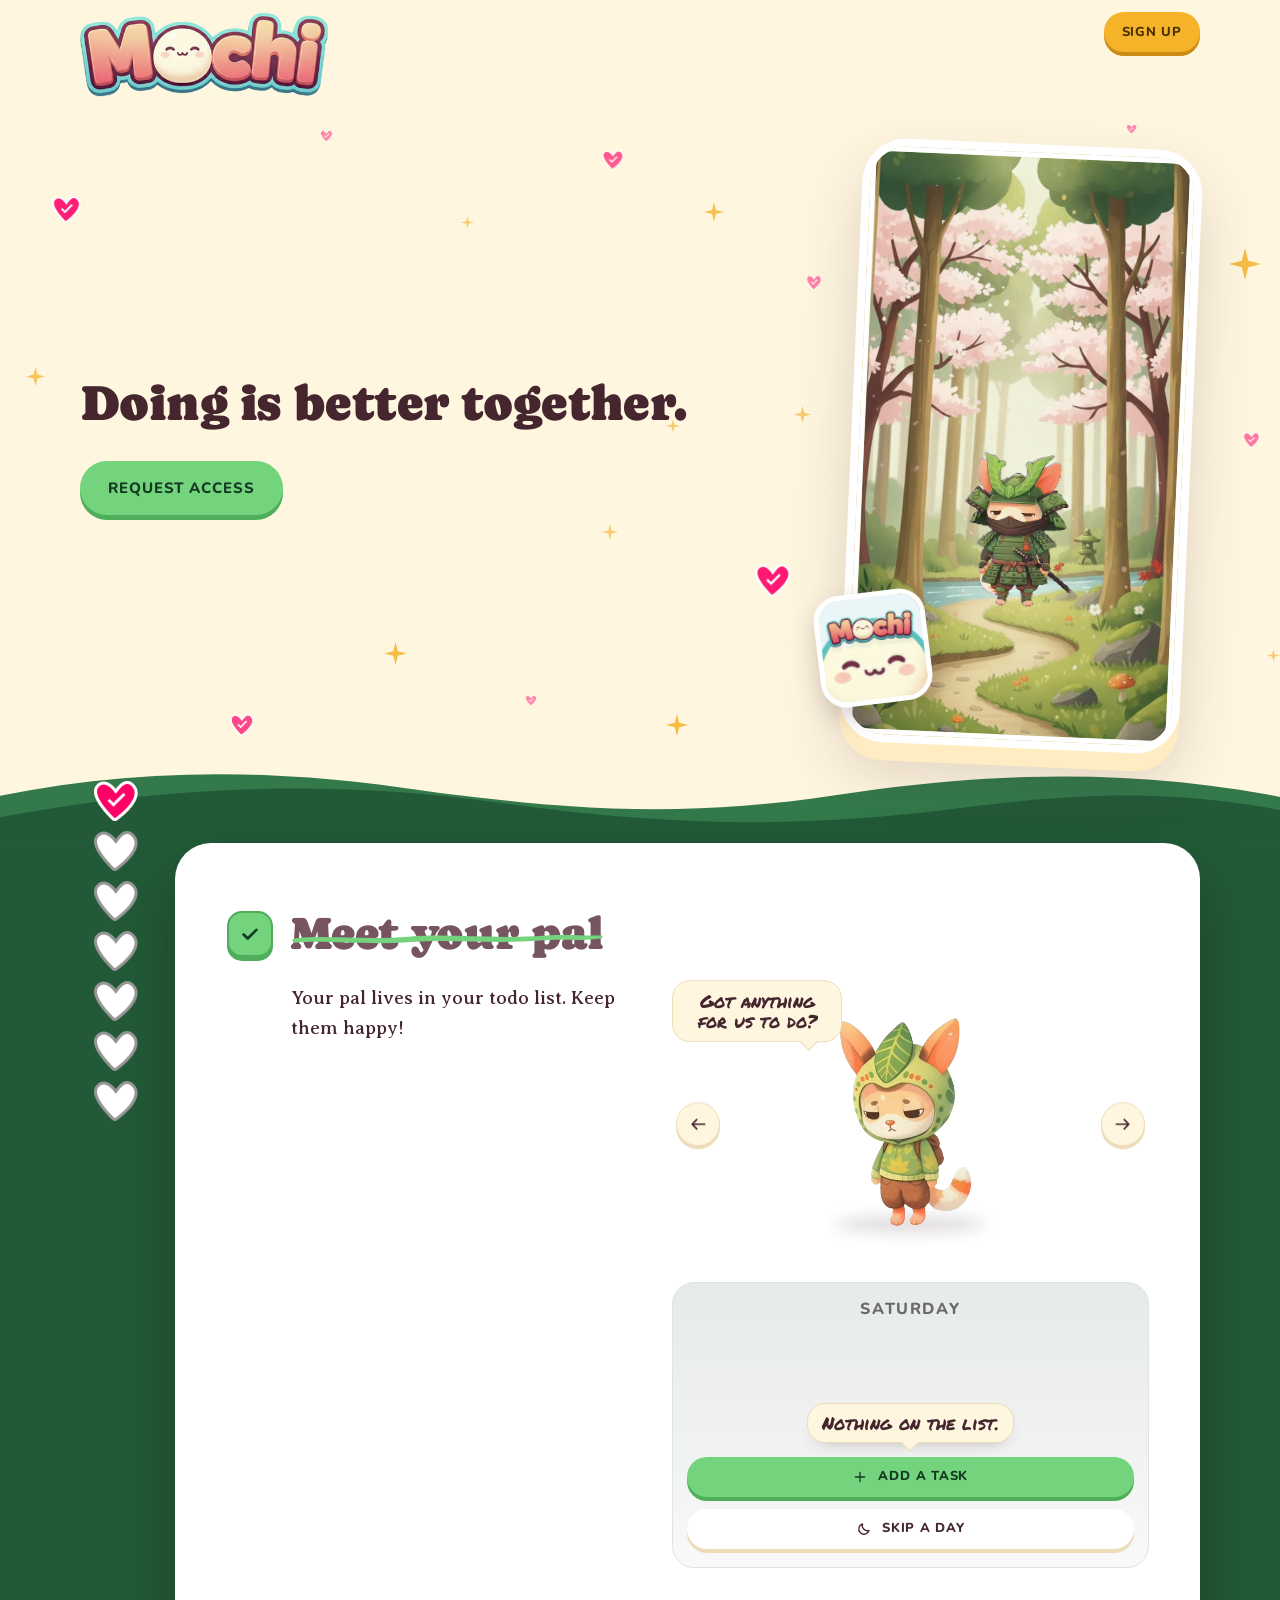
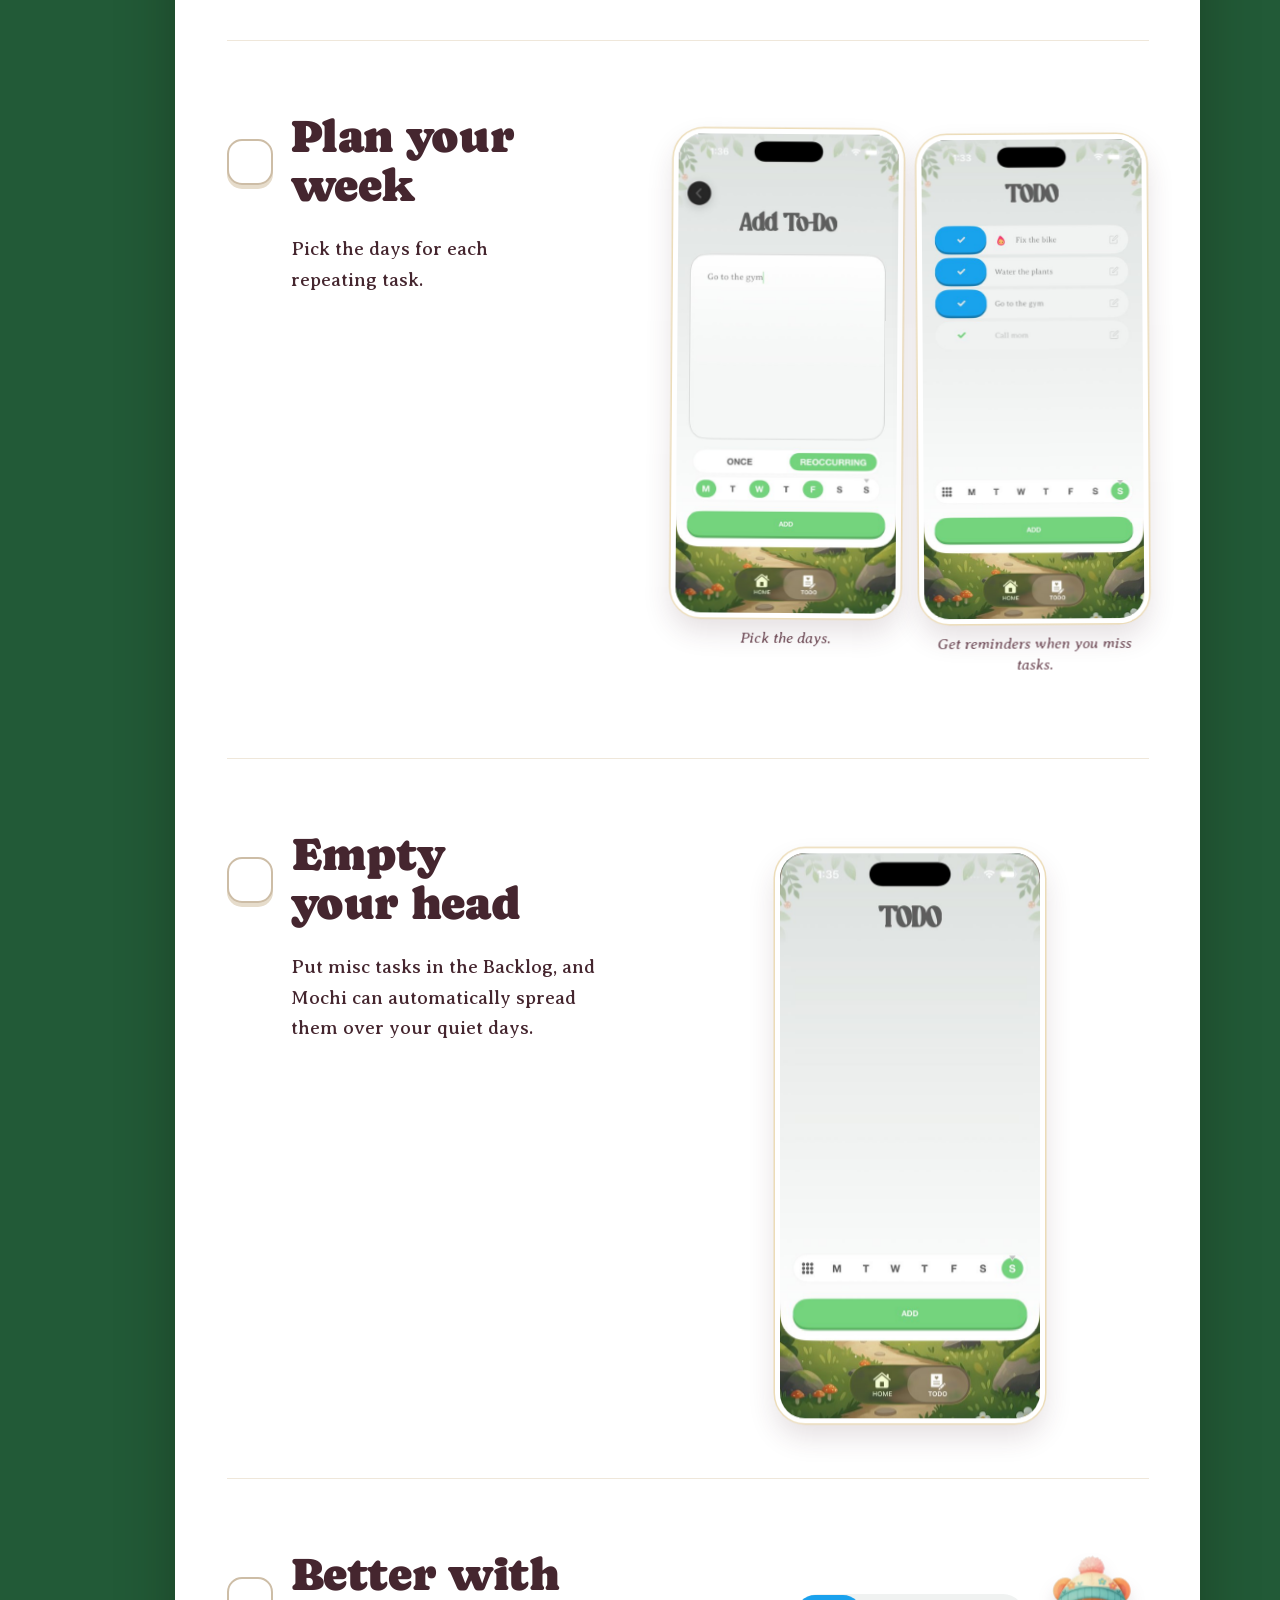
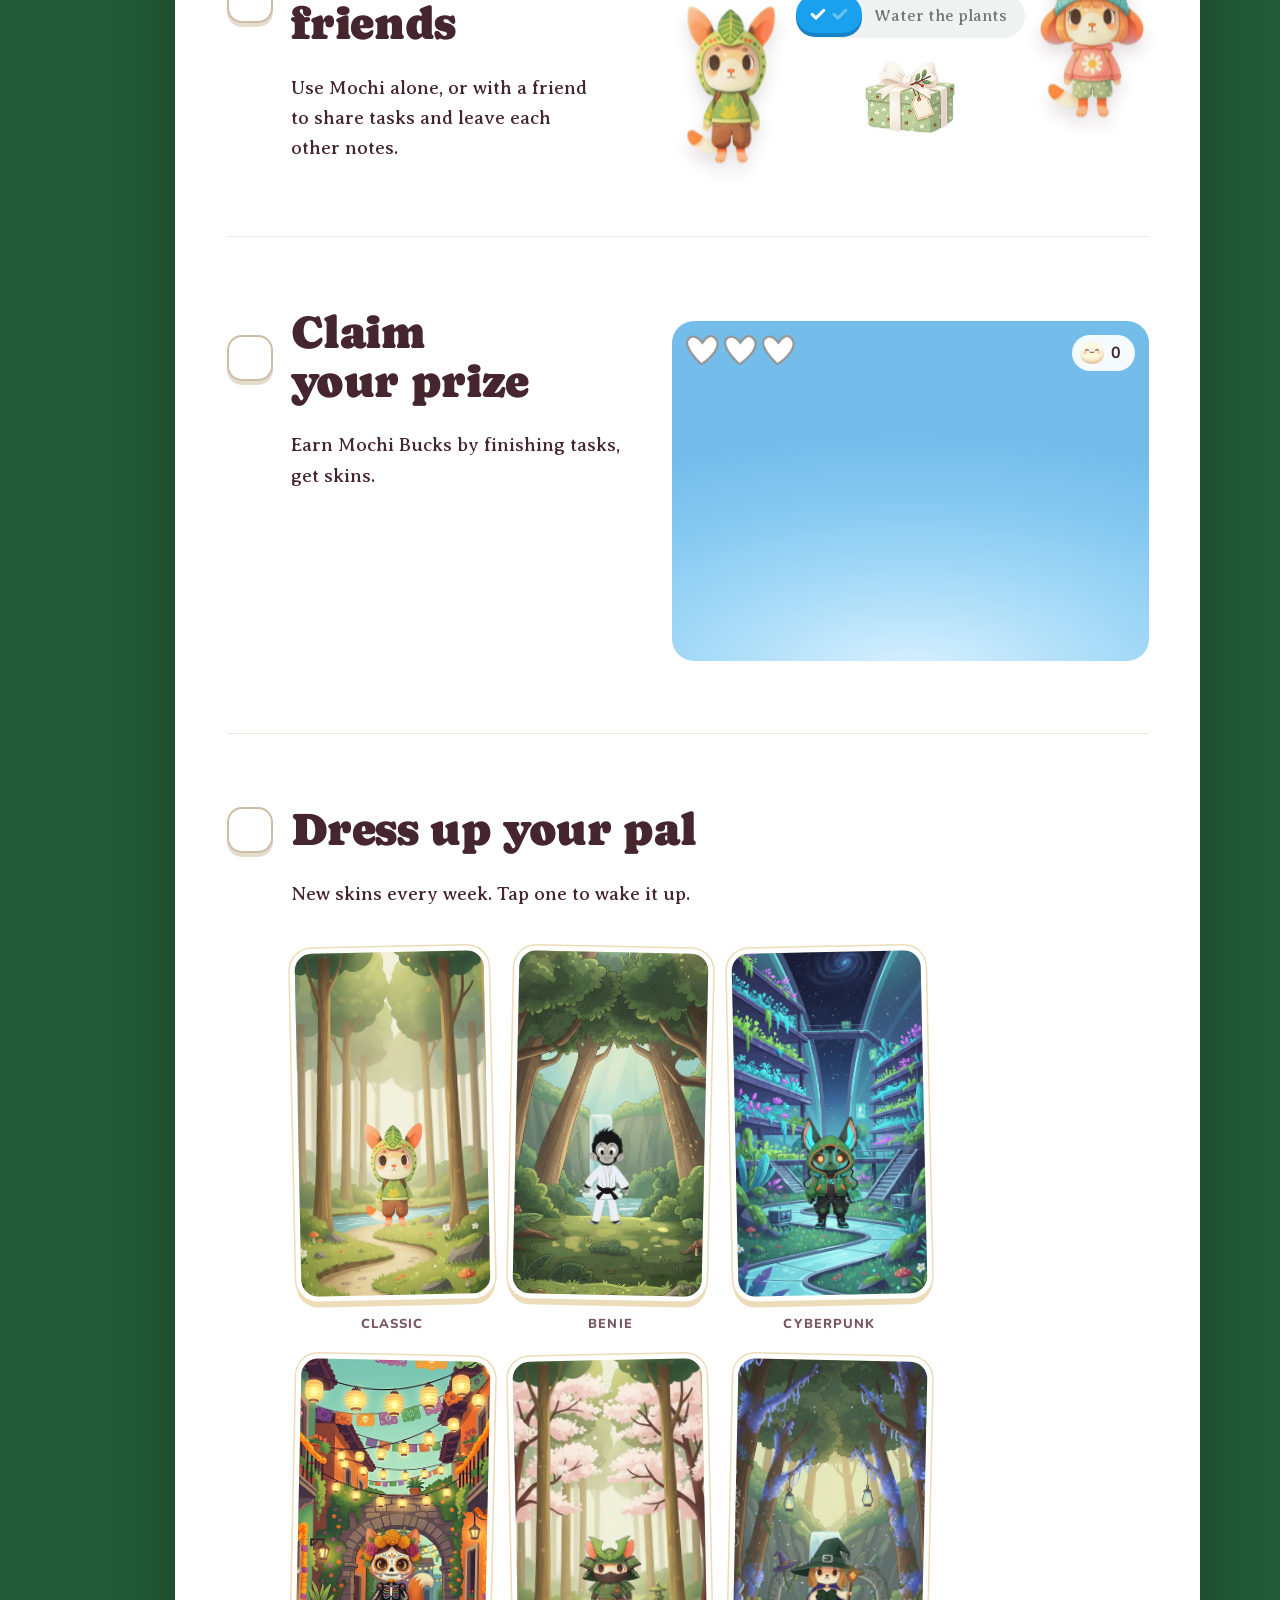
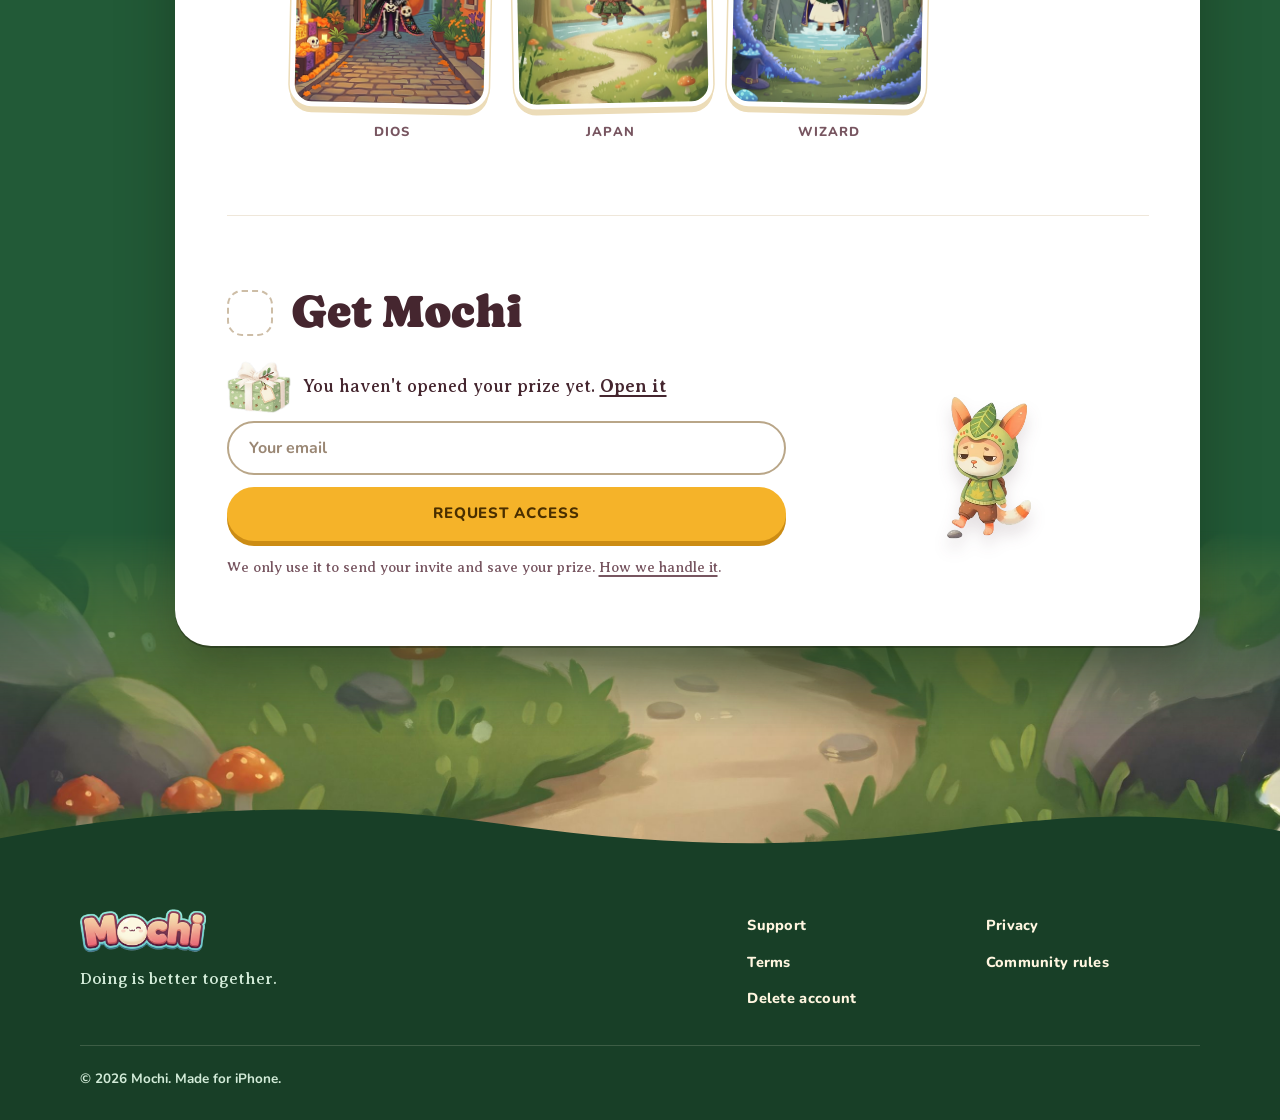
==== commit 536915c9: "Publish 2026-11-16 16:02" ====
--- a/index.html
+++ b/index.html
@@ -1,4 +1,4 @@
-<!DOCTYPE html><html lang="en"><head><meta charset="utf-8"><meta name="viewport" content="width=device-width, initial-scale=1, viewport-fit=cover"><title>Mochi: Doing is better together.</title><meta name="description" content="Mochi is a todo app with a little pal who feels your day. Bored when it's empty. Overwhelmed when you fall behind. Calm when you're caught up."><link rel="canonical" href="https://mochitodo.com/"><meta property="og:title" content="Mochi"><meta property="og:description" content="Mochi is a todo app with a little pal who feels your day. Bored when it's empty. Overwhelmed when you fall behind. Calm when you're caught up."><meta property="og:type" content="website"><meta property="og:image" content="https://mochitodo.com/images/icon.jpg"><meta name="theme-color" content="#fff6e0"><link rel="icon" type="image/png" href="/favicon.png"><link rel="apple-touch-icon" href="/apple-touch-icon.png"><link rel="stylesheet" href="/_astro/Base.BKyKOcTK.css"><link rel="stylesheet" href="/_astro/index.BgkPCbXt.css"></head><body><header class="site-header" data-astro-cid-nen7h5rs><div class="wrap bar" data-astro-cid-nen7h5rs><a class="brand" href="/" aria-label="Mochi home" data-astro-cid-nen7h5rs><img src="/images/logotype.png" alt="Mochi" width="118" height="41" data-astro-cid-nen7h5rs></a><nav aria-label="Main" data-astro-cid-nen7h5rs><a class="far" href="/support/" data-astro-cid-nen7h5rs>Support</a><a class="btn gold small nav-cta" href="/#get" data-request-access tabindex="-1" aria-hidden="true" data-astro-cid-nen7h5rs>Sign up</a></nav></div></header><script>
+<!DOCTYPE html><html lang="en"><head><meta charset="utf-8"><meta name="viewport" content="width=device-width, initial-scale=1, viewport-fit=cover"><title>Mochi: Doing is better together.</title><meta name="description" content="Mochi is a todo app with a little pal who feels your day. Bored when it's empty. Overwhelmed when you fall behind. Calm when you're caught up."><link rel="canonical" href="https://mochitodo.com/"><meta property="og:title" content="Mochi"><meta property="og:description" content="Mochi is a todo app with a little pal who feels your day. Bored when it's empty. Overwhelmed when you fall behind. Calm when you're caught up."><meta property="og:type" content="website"><meta property="og:image" content="https://mochitodo.com/images/icon.jpg"><meta name="theme-color" content="#fff6e0"><link rel="icon" type="image/png" href="/favicon.png"><link rel="apple-touch-icon" href="/apple-touch-icon.png"><link rel="stylesheet" href="/_astro/Base.BfT3Qkx3.css"><link rel="stylesheet" href="/_astro/index.BTUP4TAq.css"></head><body><header class="site-header" data-astro-cid-nen7h5rs><div class="wrap bar" data-astro-cid-nen7h5rs><a class="brand" href="/" aria-label="Mochi home" data-astro-cid-nen7h5rs><img src="/images/logotype.png" alt="Mochi" width="118" height="41" data-astro-cid-nen7h5rs></a><nav aria-label="Main" data-astro-cid-nen7h5rs><a class="far" href="/support/" data-astro-cid-nen7h5rs>Support</a><a class="btn gold small nav-cta" href="/#get" data-request-access tabindex="-1" aria-hidden="true" data-astro-cid-nen7h5rs>Sign up</a></nav></div></header><script>
   // The logo starts big at the top of the page and shrinks to its header size over the first
   // stretch of scrolling. Only the picture scales: the header's height never changes, so the
   // page under it never jumps. --logo-k is the scale, set straight from the scroll position.
@@ -15,7 +15,6 @@
       // Past the hero (or the first stretch of a page without one): swap Support for the button.
       if (!cta) return;
       var past = hero ? hero.getBoundingClientRect().bottom < header.offsetHeight : window.pageYOffset > 320;
-      document.documentElement.classList.toggle("past-hero", past);
       if (past === header.classList.contains("cta-on")) return;
       header.classList.toggle("cta-on", past);
       cta.setAttribute("aria-hidden", past ? "false" : "true"); cta.tabIndex = past ? 0 : -1;
@@ -79,10 +78,10 @@
   if (started && started.catch) started.catch(function () {});   // autoplay refused: the still stays
 })();
 })();</script><!-- Phones: the button sits under the pal, overlapping the bottom of its screen (the one under the
-             headline is hidden there). --><div class="cta cta-under"><a class="btn " href="/#get" data-request-access>Request access</a></div></div></div></section><section class="floor" id="list" aria-label="What Mochi does, as a todo list"><div class="hill" aria-hidden="true" data-astro-cid-fsosadq3><svg viewBox="0 0 1440 90" preserveAspectRatio="none" data-astro-cid-fsosadq3><path fill="var(--moss-light)" d="M0 46C150 12 300 6 470 30c170 24 300 34 470 8 170-26 330-30 500 6V90H0z" data-astro-cid-fsosadq3></path></svg><svg viewBox="0 0 1440 90" preserveAspectRatio="none" data-astro-cid-fsosadq3><path fill="var(--moss)" d="M0 62C200 26 380 22 560 46c180 24 330 30 520 6 150-19 250-18 360 2V90H0z" data-astro-cid-fsosadq3></path></svg></div><div class="floor-in"><div class="wrap grid"><div class="top-fade" aria-hidden="true"></div><aside class="rail" aria-label="Hearts earned by reading this page"><ol class="hearts" id="hearts"><li><img src="/images/app/heart-empty.png" alt="" width="44" height="40"><img class="full" src="/images/app/heart-full.png" alt="" width="44" height="40"></li><li><img src="/images/app/heart-empty.png" alt="" width="44" height="40"><img class="full" src="/images/app/heart-full.png" alt="" width="44" height="40"></li><li><img src="/images/app/heart-empty.png" alt="" width="44" height="40"><img class="full" src="/images/app/heart-full.png" alt="" width="44" height="40"></li><li><img src="/images/app/heart-empty.png" alt="" width="44" height="40"><img class="full" src="/images/app/heart-full.png" alt="" width="44" height="40"></li><li><img src="/images/app/heart-empty.png" alt="" width="44" height="40"><img class="full" src="/images/app/heart-full.png" alt="" width="44" height="40"></li><li><img src="/images/app/heart-empty.png" alt="" width="44" height="40"><img class="full" src="/images/app/heart-full.png" alt="" width="44" height="40"></li><li><img src="/images/app/heart-empty.png" alt="" width="44" height="40"><img class="full" src="/images/app/heart-full.png" alt="" width="44" height="40"></li></ol><button class="rail-gift" id="rail-gift" type="button" hidden aria-label="Open the present"><img src="/images/app/present.png" alt="" width="162" height="131"></button></aside><div class="sheet"><ol class="tasks"><li class="task" id="meet" data-task><div class="task-head"><button class="box" type="button" aria-pressed="false" aria-label="Meet your pal: mark as done"><svg class="icon " width="22" height="22" viewBox="0 0 24 24" fill="none" stroke="currentColor" stroke-width="2" stroke-linecap="round" stroke-linejoin="round" aria-hidden="true" focusable="false"><path d="M5 12.5l4.5 4.5L19 7.5"></path></svg></button><h2 class="task-title"><span class="ink">Meet your pal</span><span class="mark" aria-hidden="true"><span>Meet your pal</span></span></h2></div><div class="task-body"><div class="task-say"><p>Your pal lives in your todo list. Keep them happy!</p></div><div class="task-show"><div class="mood" id="mood"><div class="mood-stage"><p class="bubble" id="mood-say" aria-live="polite">Got anything for us to do?</p><img class="mood-pal" id="mood-still" src="/pals/classic/guy-bored.webp" alt="" style="--ar:0.8828;--k:1"><video class="mood-pal" id="mood-video" muted loop playsinline preload="none" aria-hidden="true"></video><button class="pal-flip prev" id="pal-prev" type="button" aria-label="Previous pal"><svg class="icon " width="20" height="20" viewBox="0 0 24 24" fill="none" stroke="currentColor" stroke-width="2" stroke-linecap="round" stroke-linejoin="round" aria-hidden="true" focusable="false"><path d="M4 12h15M13.500 6.500L19 12l-5.500 5.500"></path></svg></button><button class="pal-flip next" id="pal-next" type="button" aria-label="Next pal"><svg class="icon " width="20" height="20" viewBox="0 0 24 24" fill="none" stroke="currentColor" stroke-width="2" stroke-linecap="round" stroke-linejoin="round" aria-hidden="true" focusable="false"><path d="M4 12h15M13.500 6.500L19 12l-5.500 5.500"></path></svg></button></div><div class="mood-list"><p class="label mood-day" id="mood-day">Today</p><ul id="mood-items" aria-label="Your tasks in this demo"></ul><div class="mood-actions"><span class="mood-add-wrap"><p class="mood-empty" id="mood-empty">Nothing on the list.</p><button class="btn small" id="mood-add" type="button"><svg class="icon " width="16" height="16" viewBox="0 0 24 24" fill="none" stroke="currentColor" stroke-width="2" stroke-linecap="round" stroke-linejoin="round" aria-hidden="true" focusable="false"><path d="M12 5v14M5 12h14"></path></svg> Add a task</button></span><button class="btn small quiet" id="mood-skip" type="button"><svg class="icon " width="16" height="16" viewBox="0 0 24 24" fill="none" stroke="currentColor" stroke-width="2" stroke-linecap="round" stroke-linejoin="round" aria-hidden="true" focusable="false"><path d="M19.500 14.200A7.800 7.800 0 0 1 9.800 4.500a7.800 7.800 0 1 0 9.700 9.700z"></path></svg> Skip a day</button></div></div></div></div></div></li><li class="task" id="week" data-task><div class="task-head"><button class="box" type="button" aria-pressed="false" aria-label="Plan your week: mark as done"><svg class="icon " width="22" height="22" viewBox="0 0 24 24" fill="none" stroke="currentColor" stroke-width="2" stroke-linecap="round" stroke-linejoin="round" aria-hidden="true" focusable="false"><path d="M5 12.5l4.5 4.5L19 7.5"></path></svg></button><h2 class="task-title"><span class="ink">Plan your week</span><span class="mark" aria-hidden="true"><span>Plan your week</span></span></h2></div><div class="task-body"><div class="task-say"><p>Pick the days for each repeating task.</p></div><div class="task-show"><div class="shots"><figure><div class="shot"><img src="/images/screens/add.jpg" width="540" height="1174" loading="lazy" alt="Mochi's Add To-Do screen. The task “Go to the gym” is set to reoccurring on Monday, Wednesday and Friday."></div><figcaption>Pick the days.</figcaption></figure><figure><div class="shot"><img src="/images/screens/todo.jpg" width="540" height="1174" loading="lazy" alt="Mochi's Todo screen showing Sunday's four tasks. “Fix the bike” has a small flame because it was missed the day before; “Call mom” is ticked."></div><figcaption>Get reminders when you miss tasks.</figcaption></figure></div></div></div></li><li class="task" id="queue" data-task><div class="task-head"><button class="box" type="button" aria-pressed="false" aria-label="Empty your head: mark as done"><svg class="icon " width="22" height="22" viewBox="0 0 24 24" fill="none" stroke="currentColor" stroke-width="2" stroke-linecap="round" stroke-linejoin="round" aria-hidden="true" focusable="false"><path d="M5 12.5l4.5 4.5L19 7.5"></path></svg></button><h2 class="task-title"><span class="ink">Empty your head</span><span class="mark" aria-hidden="true"><span>Empty your head</span></span></h2></div><div class="task-body"><div class="task-say"><p>Put misc tasks in the Backlog, and Mochi can automatically spread them over your quiet days.</p></div><div class="task-show"><div class="drop" id="drop"><div class="shot" role="img" aria-label="Mochi's Todo screen filling up with five tasks from the Backlog: Renew passport, Clean the oven, Send the gift, Sort the photos, Fix the tap."><img class="drop-base" src="/images/screens/todo-empty.jpg" alt="" width="540" height="1174" loading="lazy"><img class="drop-row" src="/images/screens/row1.jpg" alt="" loading="lazy" style="left:5.39%;top:17.773%;width:88.806%;height:6.064%"><img class="drop-row" src="/images/screens/row2.jpg" alt="" loading="lazy" style="left:5.39%;top:24.409%;width:88.806%;height:6.064%"><img class="drop-row" src="/images/screens/row3.jpg" alt="" loading="lazy" style="left:5.39%;top:31.045%;width:88.806%;height:6.064%"><img class="drop-row" src="/images/screens/row4.jpg" alt="" loading="lazy" style="left:5.39%;top:37.681%;width:88.806%;height:6.064%"><img class="drop-row" src="/images/screens/row5.jpg" alt="" loading="lazy" style="left:5.39%;top:44.317%;width:88.806%;height:6.064%"></div></div></div></div></li><li class="task" id="partner" data-task><div class="task-head"><button class="box" type="button" aria-pressed="false" aria-label="Better with friends: mark as done"><svg class="icon " width="22" height="22" viewBox="0 0 24 24" fill="none" stroke="currentColor" stroke-width="2" stroke-linecap="round" stroke-linejoin="round" aria-hidden="true" focusable="false"><path d="M5 12.5l4.5 4.5L19 7.5"></path></svg></button><h2 class="task-title"><span class="ink">Better with friends</span><span class="mark" aria-hidden="true"><span>Better with friends</span></span></h2></div><div class="task-body"><div class="task-say"><p>Use Mochi alone, or with a friend to share tasks and leave each other notes.</p></div><div class="task-show"><div class="pair"><img class="pair-pal" src="/pals/classic/shelf.webp" alt="" width="480" height="864" loading="lazy"><div class="pair-mid"><!-- A shared task, as the app draws it: two checks, your friend's (done) and yours (faded).
+             headline is hidden there). --><div class="cta cta-under"><a class="btn " href="/#get" data-request-access>Request access</a></div></div></div></section><section class="floor" id="list" aria-label="What Mochi does, as a todo list"><div class="hill" aria-hidden="true" data-astro-cid-fsosadq3><svg viewBox="0 0 1440 90" preserveAspectRatio="none" data-astro-cid-fsosadq3><path fill="var(--moss-light)" d="M0 46C150 12 300 6 470 30c170 24 300 34 470 8 170-26 330-30 500 6V90H0z" data-astro-cid-fsosadq3></path></svg><svg viewBox="0 0 1440 90" preserveAspectRatio="none" data-astro-cid-fsosadq3><path fill="var(--moss)" d="M0 62C200 26 380 22 560 46c180 24 330 30 520 6 150-19 250-18 360 2V90H0z" data-astro-cid-fsosadq3></path></svg></div><div class="floor-in"><div class="wrap grid"><aside class="rail" aria-label="Hearts earned by reading this page"><ol class="hearts" id="hearts"><li><img src="/images/app/heart-empty.png" alt="" width="44" height="40"><img class="full" src="/images/app/heart-full.png" alt="" width="44" height="40"></li><li><img src="/images/app/heart-empty.png" alt="" width="44" height="40"><img class="full" src="/images/app/heart-full.png" alt="" width="44" height="40"></li><li><img src="/images/app/heart-empty.png" alt="" width="44" height="40"><img class="full" src="/images/app/heart-full.png" alt="" width="44" height="40"></li><li><img src="/images/app/heart-empty.png" alt="" width="44" height="40"><img class="full" src="/images/app/heart-full.png" alt="" width="44" height="40"></li><li><img src="/images/app/heart-empty.png" alt="" width="44" height="40"><img class="full" src="/images/app/heart-full.png" alt="" width="44" height="40"></li><li><img src="/images/app/heart-empty.png" alt="" width="44" height="40"><img class="full" src="/images/app/heart-full.png" alt="" width="44" height="40"></li><li><img src="/images/app/heart-empty.png" alt="" width="44" height="40"><img class="full" src="/images/app/heart-full.png" alt="" width="44" height="40"></li></ol><button class="rail-gift" id="rail-gift" type="button" hidden aria-label="Open the present"><img src="/images/app/present.png" alt="" width="162" height="131"></button></aside><div class="sheet"><ol class="tasks"><li class="task" id="meet" data-task><div class="task-head"><button class="box" type="button" aria-pressed="false" aria-label="Meet your pal: mark as done"><svg class="icon " width="22" height="22" viewBox="0 0 24 24" fill="none" stroke="currentColor" stroke-width="2" stroke-linecap="round" stroke-linejoin="round" aria-hidden="true" focusable="false"><path d="M5 12.5l4.5 4.5L19 7.5"></path></svg></button><h2 class="task-title"><span class="ink">Meet your pal</span><span class="mark" aria-hidden="true"><span>Meet your pal</span></span></h2></div><div class="task-body"><div class="task-say"><p>Your pal lives in your todo list. Keep them happy!</p></div><div class="task-show"><div class="mood" id="mood"><div class="mood-stage"><p class="bubble" id="mood-say" aria-live="polite">Got anything for us to do?</p><img class="mood-pal" id="mood-still" src="/pals/classic/guy-bored.webp" alt="" style="--ar:0.8828;--k:1"><video class="mood-pal" id="mood-video" muted loop playsinline preload="none" aria-hidden="true"></video><button class="pal-flip prev" id="pal-prev" type="button" aria-label="Previous pal"><svg class="icon " width="20" height="20" viewBox="0 0 24 24" fill="none" stroke="currentColor" stroke-width="2" stroke-linecap="round" stroke-linejoin="round" aria-hidden="true" focusable="false"><path d="M4 12h15M13.500 6.500L19 12l-5.500 5.500"></path></svg></button><button class="pal-flip next" id="pal-next" type="button" aria-label="Next pal"><svg class="icon " width="20" height="20" viewBox="0 0 24 24" fill="none" stroke="currentColor" stroke-width="2" stroke-linecap="round" stroke-linejoin="round" aria-hidden="true" focusable="false"><path d="M4 12h15M13.500 6.500L19 12l-5.500 5.500"></path></svg></button></div><div class="mood-list"><p class="label mood-day" id="mood-day">Today</p><ul id="mood-items" aria-label="Your tasks in this demo"></ul><div class="mood-actions"><span class="mood-add-wrap"><p class="mood-empty" id="mood-empty">Nothing on the list.</p><button class="btn small" id="mood-add" type="button"><svg class="icon " width="16" height="16" viewBox="0 0 24 24" fill="none" stroke="currentColor" stroke-width="2" stroke-linecap="round" stroke-linejoin="round" aria-hidden="true" focusable="false"><path d="M12 5v14M5 12h14"></path></svg> Add a task</button></span><button class="btn small quiet" id="mood-skip" type="button"><svg class="icon " width="16" height="16" viewBox="0 0 24 24" fill="none" stroke="currentColor" stroke-width="2" stroke-linecap="round" stroke-linejoin="round" aria-hidden="true" focusable="false"><path d="M19.500 14.200A7.800 7.800 0 0 1 9.800 4.500a7.800 7.800 0 1 0 9.700 9.700z"></path></svg> Skip a day</button></div></div></div></div></div></li><li class="task" id="week" data-task><div class="task-head"><button class="box" type="button" aria-pressed="false" aria-label="Plan your week: mark as done"><svg class="icon " width="22" height="22" viewBox="0 0 24 24" fill="none" stroke="currentColor" stroke-width="2" stroke-linecap="round" stroke-linejoin="round" aria-hidden="true" focusable="false"><path d="M5 12.5l4.5 4.5L19 7.5"></path></svg></button><h2 class="task-title"><span class="ink">Plan your week</span><span class="mark" aria-hidden="true"><span>Plan your week</span></span></h2></div><div class="task-body"><div class="task-say"><p>Pick the days for each repeating task.</p></div><div class="task-show"><div class="shots"><figure><div class="shot"><img src="/images/screens/add.jpg" width="540" height="1174" loading="lazy" alt="Mochi's Add To-Do screen. The task “Go to the gym” is set to reoccurring on Monday, Wednesday and Friday."></div><figcaption>Pick the days.</figcaption></figure><figure><div class="shot"><img src="/images/screens/todo.jpg" width="540" height="1174" loading="lazy" alt="Mochi's Todo screen showing Sunday's four tasks. “Fix the bike” has a small flame because it was missed the day before; “Call mom” is ticked."></div><figcaption>Get reminders when you miss tasks.</figcaption></figure></div></div></div></li><li class="task" id="queue" data-task><div class="task-head"><button class="box" type="button" aria-pressed="false" aria-label="Empty your head: mark as done"><svg class="icon " width="22" height="22" viewBox="0 0 24 24" fill="none" stroke="currentColor" stroke-width="2" stroke-linecap="round" stroke-linejoin="round" aria-hidden="true" focusable="false"><path d="M5 12.5l4.5 4.5L19 7.5"></path></svg></button><h2 class="task-title"><span class="ink">Empty your head</span><span class="mark" aria-hidden="true"><span>Empty your head</span></span></h2></div><div class="task-body"><div class="task-say"><p>Put misc tasks in the Backlog, and Mochi can automatically spread them over your quiet days.</p></div><div class="task-show"><div class="drop" id="drop"><div class="shot" role="img" aria-label="Mochi's Todo screen filling up with five tasks from the Backlog: Renew passport, Clean the oven, Send the gift, Sort the photos, Fix the tap."><img class="drop-base" src="/images/screens/todo-empty.jpg" alt="" width="540" height="1174" loading="lazy"><img class="drop-row" src="/images/screens/row1.jpg" alt="" loading="lazy" style="left:5.39%;top:17.773%;width:88.806%;height:6.064%"><img class="drop-row" src="/images/screens/row2.jpg" alt="" loading="lazy" style="left:5.39%;top:24.409%;width:88.806%;height:6.064%"><img class="drop-row" src="/images/screens/row3.jpg" alt="" loading="lazy" style="left:5.39%;top:31.045%;width:88.806%;height:6.064%"><img class="drop-row" src="/images/screens/row4.jpg" alt="" loading="lazy" style="left:5.39%;top:37.681%;width:88.806%;height:6.064%"><img class="drop-row" src="/images/screens/row5.jpg" alt="" loading="lazy" style="left:5.39%;top:44.317%;width:88.806%;height:6.064%"></div></div></div></div></li><li class="task" id="partner" data-task><div class="task-head"><button class="box" type="button" aria-pressed="false" aria-label="Better with friends: mark as done"><svg class="icon " width="22" height="22" viewBox="0 0 24 24" fill="none" stroke="currentColor" stroke-width="2" stroke-linecap="round" stroke-linejoin="round" aria-hidden="true" focusable="false"><path d="M5 12.5l4.5 4.5L19 7.5"></path></svg></button><h2 class="task-title"><span class="ink">Better with friends</span><span class="mark" aria-hidden="true"><span>Better with friends</span></span></h2></div><div class="task-body"><div class="task-say"><p>Use Mochi alone, or with a friend to share tasks and leave each other notes.</p></div><div class="task-show"><div class="pair"><img class="pair-pal" src="/pals/classic/shelf.webp" alt="" width="480" height="864" loading="lazy"><div class="pair-mid"><!-- A shared task, as the app draws it: two checks, your friend's (done) and yours (faded).
                        Tick it and the row flips over, like a card, to the note your friend left you. --><div class="pair-card" id="pair-card"><div class="pair-flip" id="pair-flip"><div class="pair-face pair-front"><p class="pair-task" id="pair-task"><button class="sbox" id="pair-tick" type="button" aria-pressed="false" aria-label="Water the plants. Your friend did it. Tick it too."><span class="sbox-friend"><svg width="20" height="20" viewBox="0 0 24 24" fill="none" stroke="currentColor" stroke-width="3.6" stroke-linecap="round" stroke-linejoin="round" aria-hidden="true"><path d="M5 12.5l4.5 4.5L19 7.5"></path></svg></span><span class="sbox-you"><svg width="20" height="20" viewBox="0 0 24 24" fill="none" stroke="currentColor" stroke-width="3.6" stroke-linecap="round" stroke-linejoin="round" aria-hidden="true"><path d="M5 12.5l4.5 4.5L19 7.5"></path></svg></span></button><span>Water the plants</span></p></div><button class="pair-face pair-back" id="pair-note" type="button" tabindex="-1" aria-hidden="true" aria-label="A note from your friend: Proud of you today. Tap to turn it back."><span class="pair-from"><img src="/images/app/heart-full.png" alt="" width="44" height="40" loading="lazy"> From your friend</span><span class="pair-words">Proud of you today.</span></button></div><span class="pair-burst" id="pair-burst" aria-hidden="true"></span></div><button class="pair-gift" id="pair-gift" type="button" aria-expanded="false" aria-controls="pair-card" aria-label="Open the note from your friend"><img src="/images/app/present.png" alt="" width="162" height="131" loading="lazy"></button></div><img class="pair-pal" src="/images/app/girl-calm.webp" alt="" width="480" height="864" loading="lazy"></div></div></div></li><li class="task" id="hearts-task" data-task><div class="task-head"><button class="box" type="button" aria-pressed="false" aria-label="Claim your prize: mark as done"><svg class="icon " width="22" height="22" viewBox="0 0 24 24" fill="none" stroke="currentColor" stroke-width="2" stroke-linecap="round" stroke-linejoin="round" aria-hidden="true" focusable="false"><path d="M5 12.5l4.5 4.5L19 7.5"></path></svg></button><h2 class="task-title"><span class="ink">Claim your prize</span><span class="mark" aria-hidden="true"><span>Claim your prize</span></span></h2></div><div class="task-body"><div class="task-say"><p>Earn Mochi Bucks by finishing tasks, get skins.</p></div><div class="task-show"><div class="earned"><div class="crystal-stage" id="crystal-stage" data-roll="https://eepvspirsftjqhtxdshv.supabase.co/functions/v1/crystal-roll"><canvas aria-hidden="true"></canvas><span class="crystal-hearts" id="crystal-hearts" aria-hidden="true"><span class="crystal-heart"><img src="/images/app/heart-empty.png" alt="" width="44" height="40" loading="lazy"><img class="full" src="/images/app/heart-full.png" alt="" width="44" height="40" loading="lazy"></span><span class="crystal-heart"><img src="/images/app/heart-empty.png" alt="" width="44" height="40" loading="lazy"><img class="full" src="/images/app/heart-full.png" alt="" width="44" height="40" loading="lazy"></span><span class="crystal-heart"><img src="/images/app/heart-empty.png" alt="" width="44" height="40" loading="lazy"><img class="full" src="/images/app/heart-full.png" alt="" width="44" height="40" loading="lazy"></span></span><span class="crystal-pill" id="crystal-pill"><img src="/images/app/coin.png" alt="" width="100" height="93" loading="lazy"><b id="crystal-bucks" aria-label="Mochi Bucks">0</b></span><button class="crystal-hit" id="crystal-hit" type="button" disabled aria-label="Open the crystal to win Mochi Bucks and hearts"></button><p class="crystal-total" id="crystal-total" hidden><img src="/images/app/coin.png" alt="" width="100" height="93"><b id="crystal-total-n">0</b><span>Mochi Bucks</span></p><!-- Until it is claimed, the win waits wrapped in a present (public/js/crystal.js). --><a class="crystal-present" id="crystal-present" href="#get" data-request-access hidden aria-label="Your present. Sign up below to claim it."><img src="/images/app/present.png" alt="" width="162" height="131" loading="lazy"></a><p class="crystal-hint" aria-live="polite">Tap to win a prize. What's inside?</p></div><div class="crystal-win" id="crystal-win" hidden role="status"><span class="win-fx" aria-hidden="true"><i style="--i:0"></i><i style="--i:1"></i><i style="--i:2"></i><i style="--i:3"></i><i style="--i:4"></i><i style="--i:5"></i><i style="--i:6"></i><i style="--i:7"></i><i style="--i:8"></i><i style="--i:9"></i><i style="--i:10"></i><i style="--i:11"></i></span><p class="crystal-win-head" id="crystal-win-head">Claim your prize</p><p id="crystal-win-text" hidden></p><a class="btn gold crystal-claim" id="crystal-claim" href="#get" data-request-access>Sign up <b class="crystal-left" id="crystal-left" aria-label="time left">60:00</b></a></div></div></div></div></li><li class="task" id="worlds" data-task><div class="task-head"><button class="box" type="button" aria-pressed="false" aria-label="Dress up your pal: mark as done"><svg class="icon " width="22" height="22" viewBox="0 0 24 24" fill="none" stroke="currentColor" stroke-width="2" stroke-linecap="round" stroke-linejoin="round" aria-hidden="true" focusable="false"><path d="M5 12.5l4.5 4.5L19 7.5"></path></svg></button><h2 class="task-title"><span class="ink">Dress up your pal</span><span class="mark" aria-hidden="true"><span>Dress up your pal</span></span></h2></div><div class="task-body"><div class="task-say"><p>New skins every week. Tap one to wake it up.</p></div><div class="task-show"><ul class="shelf" id="shelf"><li><button class="world" type="button" data-base="/pals/classic/shelf" aria-label="Classic skin: play"><img class="world-bg" src="/pals/bg/classic.jpg" alt="" width="830" height="1800" loading="lazy"><img class="world-pal" src="/pals/classic/shelf.webp" alt="" loading="lazy" style="--ar:0.5556;--k:1"></button><span class="label">Classic</span></li><li><button class="world" type="button" data-base="/pals/bennie/shelf" aria-label="Benie skin: play"><img class="world-bg" src="/pals/bg/bennie.jpg" alt="" width="830" height="1800" loading="lazy"><img class="world-pal" src="/pals/bennie/shelf.webp" alt="" loading="lazy" style="--ar:1;--k:1"></button><span class="label">Benie</span></li><li><button class="world" type="button" data-base="/pals/cyberpunk/shelf" aria-label="Cyberpunk skin: play"><img class="world-bg" src="/pals/bg/cyberpunk.jpg" alt="" width="830" height="1800" loading="lazy"><img class="world-pal" src="/pals/cyberpunk/shelf.webp" alt="" loading="lazy" style="--ar:1;--k:1"></button><span class="label">Cyberpunk</span></li><li><button class="world" type="button" data-base="/pals/dios/shelf" aria-label="Dios skin: play"><img class="world-bg" src="/pals/bg/dios.jpg" alt="" width="830" height="1800" loading="lazy"><img class="world-pal" src="/pals/dios/shelf.webp" alt="" loading="lazy" style="--ar:1;--k:1"></button><span class="label">Dios</span></li><li><button class="world" type="button" data-base="/pals/japan/shelf" aria-label="Japan skin: play"><img class="world-bg" src="/pals/bg/japan.jpg" alt="" width="830" height="1800" loading="lazy"><img class="world-pal" src="/pals/japan/shelf.webp" alt="" loading="lazy" style="--ar:1;--k:1"></button><span class="label">Japan</span></li><li><button class="world" type="button" data-base="/pals/wizard/shelf" aria-label="Wizard skin: play"><img class="world-bg" src="/pals/bg/wizard.jpg" alt="" width="830" height="1800" loading="lazy"><img class="world-pal" src="/pals/wizard/shelf.webp" alt="" loading="lazy" style="--ar:1;--k:1"></button><span class="label">Wizard</span></li></ul></div></div></li><li class="task" id="get" data-task data-locked><div class="task-head"><button class="box" type="button" aria-pressed="false" aria-label="Get Mochi: mark as done" disabled><svg class="icon " width="22" height="22" viewBox="0 0 24 24" fill="none" stroke="currentColor" stroke-width="2" stroke-linecap="round" stroke-linejoin="round" aria-hidden="true" focusable="false"><path d="M5 12.5l4.5 4.5L19 7.5"></path></svg></button><h2 class="task-title"><span class="ink">Get Mochi</span><span class="mark" aria-hidden="true"><span>Get Mochi</span></span></h2></div><div class="task-body"><div class="task-say"></div><div class="task-show"><div class="get"><!-- The pal plays its clip (bored until you sign up, calm after); the still shows first and stays
                      when motion is reduced or the clip can't play. --><div class="get-stage" id="get-stage"><div class="get-pal" aria-hidden="true"><img class="get-pal-still" id="get-pal" src="/pals/classic/guy-bored.webp" alt="" width="768" height="870" loading="lazy"><video class="get-pal-clip" id="get-pal-clip" muted loop playsinline preload="none"></video></div></div><div class="get-do"><form class="access" id="access" novalidate><!-- The last heart (it fills when you sign up), next to the prize if one is waiting,
-                           and only then: the line is always the prize itself. --><div class="access-lead"><span class="get-heart" id="get-heart" aria-hidden="true"><img src="/images/app/heart-empty.png" alt="" width="44" height="40" loading="lazy"><img class="full" src="/images/app/heart-full.png" alt="" width="44" height="40" loading="lazy"></span><p class="access-bonus" id="access-bonus" hidden></p><!-- Never opened the crystal: the present that followed you down lands here, with a nudge. --><a class="get-gift" id="get-gift" href="#hearts-task" aria-label="Open your prize" hidden><img src="/images/app/present.png" alt="" width="162" height="131" loading="lazy"></a><p class="get-remind" id="get-remind" hidden>You haven't opened your prize yet. <a href="#hearts-task">Open it</a></p></div><label class="sr-only" for="access-email">Your email</label><div class="access-row"><input id="access-email" name="email" type="email" inputmode="email" autocomplete="email" autocapitalize="off" spellcheck="false" placeholder="Your email" maxlength="254" required><input class="access-trap" name="website" type="text" tabindex="-1" autocomplete="off" aria-hidden="true"><button class="btn gold" type="submit" id="access-go">Request access</button></div><p class="access-msg" id="access-msg" role="status" aria-live="polite"></p><p class="access-fine">We only use it to send your invite and save your prize. <a href="/privacy/#website">How we handle it</a>.</p></form></div></div></div></div></li></ol></div></div><div class="floor-art" aria-hidden="true"><div class="hill" aria-hidden="true" data-astro-cid-fsosadq3><svg viewBox="0 0 1440 90" preserveAspectRatio="none" data-astro-cid-fsosadq3><path fill="var(--moss-deep)" d="M0 62C200 26 380 22 560 46c180 24 330 30 520 6 150-19 250-18 360 2V90H0z" data-astro-cid-fsosadq3></path></svg></div></div></div></section><div class="claim-bar" id="claim-bar" hidden><a class="btn gold" id="claim-bar-btn" href="#get">Sign up <b class="crystal-left" id="claim-bar-left">10:00.000</b></a></div><div class="present-dock" id="present-dock" hidden><p class="present-say" aria-hidden="true">Don't forget to claim me by signing up below!</p><a class="present-dock-gift" href="#get" aria-label="Your present. Sign up below to claim it."><img src="/images/app/present.png" alt="" width="162" height="131"></a></div><script src="/js/delight.js?v=mwjx8u0h" defer></script><script src="/js/lottie_light.min.js" defer></script><script src="/js/coinpile.js?v=mwjx8u0h" defer></script><script src="/js/crystal.js?v=mwjx8u0h" defer></script></main><footer class="site-footer" data-astro-cid-jo6i4kqk><div class="ground" data-astro-cid-jo6i4kqk><div class="wrap inner" data-astro-cid-jo6i4kqk><div class="who" data-astro-cid-jo6i4kqk><img src="/images/logotype.png" alt="Mochi" width="126" height="44" data-astro-cid-jo6i4kqk><p id="foot-line" data-astro-cid-jo6i4kqk>Doing is better together.</p></div><nav aria-label="Footer" data-astro-cid-jo6i4kqk><ul data-astro-cid-jo6i4kqk><li data-astro-cid-jo6i4kqk><a href="/support/" data-astro-cid-jo6i4kqk>Support</a></li><li data-astro-cid-jo6i4kqk><a href="/privacy/" data-astro-cid-jo6i4kqk>Privacy</a></li><li data-astro-cid-jo6i4kqk><a href="/eula/" data-astro-cid-jo6i4kqk>Terms</a></li><li data-astro-cid-jo6i4kqk><a href="/community/" data-astro-cid-jo6i4kqk>Community rules</a></li><li data-astro-cid-jo6i4kqk><a href="/delete-account/" data-astro-cid-jo6i4kqk>Delete account</a></li></ul></nav><p class="fine" data-astro-cid-jo6i4kqk>© 2026 Mochi. Made for iPhone.</p></div></div></footer></body></html><script>(function(){const lines = {"idle":["Tiny steps still count!","I like it here with you.","Today feels like a good day."],"bored":["Got anything for us to do?","Sooo bored… add a task?","My paws are itching to help."],"overwhelmed":["Phew, that's a big pile…","One at a time. We've got this.","Deep breath with me?"],"taskDone":["Yay! One down!","Look at you go!","Done and dusted!"],"overwhelmedTaskDone":["One less! I can breathe again.","Ahh, lighter already. Thank you!"],"calmAgain":["All caught up. So calm now!","We did it! Calm day unlocked."]};
+                           and only then: the line is always the prize itself. --><div class="access-lead"><span class="get-heart" id="get-heart" aria-hidden="true"><img src="/images/app/heart-empty.png" alt="" width="44" height="40" loading="lazy"><img class="full" src="/images/app/heart-full.png" alt="" width="44" height="40" loading="lazy"></span><p class="access-bonus" id="access-bonus" hidden></p><!-- Never opened the crystal: the present that followed you down lands here, with a nudge. --><a class="get-gift" id="get-gift" href="#hearts-task" aria-label="Open your prize" hidden><img src="/images/app/present.png" alt="" width="162" height="131" loading="lazy"></a><p class="get-remind" id="get-remind" hidden>You haven't opened your prize yet. <a href="#hearts-task">Open it</a></p></div><label class="sr-only" for="access-email">Your email</label><div class="access-row"><input id="access-email" name="email" type="email" inputmode="email" autocomplete="email" autocapitalize="off" spellcheck="false" placeholder="Your email" maxlength="254" required><input class="access-trap" name="website" type="text" tabindex="-1" autocomplete="off" aria-hidden="true"><button class="btn gold" type="submit" id="access-go">Request access</button></div><p class="access-msg" id="access-msg" role="status" aria-live="polite"></p><p class="access-fine">We only use it to send your invite and save your prize. <a href="/privacy/#website">How we handle it</a>.</p></form></div></div></div></div></li></ol></div></div><div class="floor-art" aria-hidden="true"><div class="hill" aria-hidden="true" data-astro-cid-fsosadq3><svg viewBox="0 0 1440 90" preserveAspectRatio="none" data-astro-cid-fsosadq3><path fill="var(--moss-deep)" d="M0 62C200 26 380 22 560 46c180 24 330 30 520 6 150-19 250-18 360 2V90H0z" data-astro-cid-fsosadq3></path></svg></div></div></div></section><div class="claim-bar" id="claim-bar" hidden><a class="btn gold" id="claim-bar-btn" href="#get">Sign up <b class="crystal-left" id="claim-bar-left">10:00.000</b></a></div><div class="present-dock" id="present-dock" hidden><p class="present-say" aria-hidden="true">Don't forget to claim me by signing up below!</p><a class="present-dock-gift" href="#get" aria-label="Your present. Sign up below to claim it."><img src="/images/app/present.png" alt="" width="162" height="131"></a></div><script src="/js/delight.js?v=mwjxhw23" defer></script><script src="/js/lottie_light.min.js" defer></script><script src="/js/coinpile.js?v=mwjxhw23" defer></script><script src="/js/crystal.js?v=mwjxhw23" defer></script></main><footer class="site-footer" data-astro-cid-jo6i4kqk><div class="ground" data-astro-cid-jo6i4kqk><div class="wrap inner" data-astro-cid-jo6i4kqk><div class="who" data-astro-cid-jo6i4kqk><img src="/images/logotype.png" alt="Mochi" width="126" height="44" data-astro-cid-jo6i4kqk><p id="foot-line" data-astro-cid-jo6i4kqk>Doing is better together.</p></div><nav aria-label="Footer" data-astro-cid-jo6i4kqk><ul data-astro-cid-jo6i4kqk><li data-astro-cid-jo6i4kqk><a href="/support/" data-astro-cid-jo6i4kqk>Support</a></li><li data-astro-cid-jo6i4kqk><a href="/privacy/" data-astro-cid-jo6i4kqk>Privacy</a></li><li data-astro-cid-jo6i4kqk><a href="/eula/" data-astro-cid-jo6i4kqk>Terms</a></li><li data-astro-cid-jo6i4kqk><a href="/community/" data-astro-cid-jo6i4kqk>Community rules</a></li><li data-astro-cid-jo6i4kqk><a href="/delete-account/" data-astro-cid-jo6i4kqk>Delete account</a></li></ul></nav><p class="fine" data-astro-cid-jo6i4kqk>© 2026 Mochi. Made for iPhone.</p></div></div></footer></body></html><script>(function(){const lines = {"idle":["Tiny steps still count!","I like it here with you.","Today feels like a good day."],"bored":["Got anything for us to do?","Sooo bored… add a task?","My paws are itching to help."],"overwhelmed":["Phew, that's a big pile…","One at a time. We've got this.","Deep breath with me?"],"taskDone":["Yay! One down!","Look at you go!","Done and dusted!"],"overwhelmedTaskDone":["One less! I can breathe again.","Ahh, lighter already. Thank you!"],"calmAgain":["All caught up. So calm now!","We did it! Calm day unlocked."]};
 const ideas = ["Water the plants","Call mom","Fold the laundry","Buy oat milk","Reply to Sam","Book the dentist","Take out the trash","Stretch for ten minutes"];
 const demoPals = [{"name":"Classic","bored":{"base":"/pals/classic/guy-bored","ar":0.8828,"k":1},"overwhelmed":{"base":"/pals/classic/guy-overwhelmed","ar":0.5556,"k":1},"idle":{"base":"/pals/classic/shelf","ar":0.5556,"k":1}},{"name":"Benie","bored":{"base":"/pals/bennie/guy-bored","ar":1,"k":1.5},"overwhelmed":{"base":"/pals/bennie/guy-overwhelmed","ar":1,"k":1},"idle":{"base":"/pals/bennie/shelf","ar":1,"k":1}},{"name":"Cyberpunk","bored":{"base":"/pals/cyberpunk/guy-bored","ar":1,"k":1},"overwhelmed":{"base":"/pals/cyberpunk/guy-overwhelmed","ar":1,"k":1},"idle":{"base":"/pals/cyberpunk/shelf","ar":1,"k":1}},{"name":"Dios","bored":{"base":"/pals/dios/girl-bored","ar":1,"k":1},"overwhelmed":{"base":"/pals/dios/girl-overwhelmed","ar":1,"k":1},"idle":{"base":"/pals/dios/shelf","ar":1,"k":1}},{"name":"Japan","bored":{"base":"/pals/japan/guy-bored","ar":1,"k":1},"overwhelmed":{"base":"/pals/japan/guy-overwhelmed","ar":1,"k":1},"idle":{"base":"/pals/japan/shelf","ar":1,"k":1}},{"name":"Wizard","bored":{"base":"/pals/wizard/girl-bored","ar":1,"k":1},"overwhelmed":{"base":"/pals/wizard/girl-overwhelmed","ar":1,"k":1},"idle":{"base":"/pals/wizard/shelf","ar":1,"k":1}}];
 const hasDownload = false;
--- a/_astro/Base.BfT3Qkx3.css
+++ b/_astro/Base.BfT3Qkx3.css
@@ -0,0 +1 @@
+@font-face{font-family:Caprasimo;font-style:normal;font-display:swap;font-weight:400;src:url(/_astro/caprasimo-latin-400-normal.u3avbpQ7.woff2)format("woff2"),url(/_astro/caprasimo-latin-400-normal.CPOhBPz8.woff)format("woff")}@font-face{font-family:Averia Serif Libre;font-style:normal;font-display:swap;font-weight:400;src:url(/_astro/averia-serif-libre-latin-400-normal.B48ZlFjk.woff2)format("woff2"),url(/_astro/averia-serif-libre-latin-400-normal.YxHUUm7R.woff)format("woff")}@font-face{font-family:Averia Serif Libre;font-style:italic;font-display:swap;font-weight:400;src:url(/_astro/averia-serif-libre-latin-400-italic.D4iJQcRI.woff2)format("woff2"),url(/_astro/averia-serif-libre-latin-400-italic.CAQE7r4O.woff)format("woff")}@font-face{font-family:Averia Serif Libre;font-style:normal;font-display:swap;font-weight:700;src:url(/_astro/averia-serif-libre-latin-700-normal.Cs78DjWF.woff2)format("woff2"),url(/_astro/averia-serif-libre-latin-700-normal.CMD-jnEt.woff)format("woff")}@font-face{font-family:Permanent Marker;font-style:normal;font-display:swap;font-weight:400;src:url(/_astro/permanent-marker-latin-400-normal.BF23djCy.woff2)format("woff2"),url(/_astro/permanent-marker-latin-400-normal.BnZj5c41.woff)format("woff")}@font-face{font-family:Nunito;font-style:normal;font-display:swap;font-weight:700;src:url(/_astro/nunito-latin-700-normal.Dort48En.woff2)format("woff2"),url(/_astro/nunito-latin-700-normal.OcDqTBcA.woff)format("woff")}@font-face{font-family:Nunito;font-style:normal;font-display:swap;font-weight:800;src:url(/_astro/nunito-latin-800-normal.Dz8SOQK_.woff2)format("woff2"),url(/_astro/nunito-latin-800-normal.D-J0wlBY.woff)format("woff")}:root{--cream:#fff6e0;--cream-deep:#ffecc2;--paper:#fff;--ink:#45262f;--ink-soft:#775560;--line:#ecdcb8;--line-paper:#efe7da;--moss:#225a37;--moss-deep:#183f27;--moss-light:#33794b;--moss-ink:#d2ebd8;--leaf:#73d47d;--leaf-dark:#4fae5a;--leaf-ink:#143a22;--gold:#f5b329;--gold-dark:#cc8c14;--gold-ink:#4a2f00;--heart:#e8196a;--coral:#f0806f;--teal:#6fd3cd;--display:"Caprasimo", "Cooper Black", Georgia, serif;--text:"Averia Serif Libre", Georgia, "Times New Roman", serif;--ui:"Nunito", ui-rounded, -apple-system, BlinkMacSystemFont, "Helvetica Neue", Arial, sans-serif;--hand:"Permanent Marker", "Marker Felt", cursive;--mono:ui-monospace, "SF Mono", Menlo, monospace;--s1:4px;--s2:8px;--s3:12px;--s4:16px;--s5:24px;--s6:32px;--s7:48px;--s8:72px;--s9:112px;--wrap:1120px;--gutter:24px;--pad:clamp(20px, 4vw, 40px);--header:64px;--ease:cubic-bezier(.16, 1, .3, 1);--quick:.24s;--slow:.52s;--radius:22px;--focus:0 0 0 3px var(--cream), 0 0 0 6px var(--ink)}*,:before,:after{box-sizing:border-box}html{-webkit-text-size-adjust:100%;scroll-behavior:smooth;scroll-padding-top:calc(var(--header) + 20px);scrollbar-color:var(--gold) var(--cream-deep)}body{background:var(--cream);min-height:100dvh;color:var(--ink);font:400 19px/1.6 var(--text);-webkit-font-smoothing:antialiased;text-rendering:optimizelegibility;caret-color:var(--heart);accent-color:var(--heart);flex-direction:column;margin:0;display:flex}main{flex:1}::selection{background:var(--gold);color:var(--ink)}img,video{max-width:100%;height:auto;display:block}a{color:inherit;text-underline-offset:.18em;text-decoration-thickness:1.5px}a:hover{text-decoration-thickness:2.5px}button{font:inherit;color:inherit}:focus-visible{box-shadow:var(--focus);border-radius:8px;outline:none}[hidden]{display:none!important}h1,h2,h3{text-wrap:balance;margin:0}h1{font:400 clamp(40px, 6.2vw, 76px)/1.02 var(--display);letter-spacing:-.012em}h2{font:400 clamp(30px, 4vw, 46px)/1.06 var(--display);letter-spacing:-.008em}h3{font:700 21px/1.25 var(--text)}p{text-wrap:pretty;margin:0}strong,b{font-weight:700}.label{font:800 13px/1 var(--ui);letter-spacing:.08em;text-transform:uppercase}.wrap{width:100%;max-width:calc(var(--wrap) + 2 * var(--pad));padding-inline:var(--pad);margin-inline:auto}.grid{column-gap:var(--gutter);grid-template-columns:repeat(12,minmax(0,1fr));display:grid}.soft{color:var(--ink-soft)}.btn{--face:var(--leaf);--lip:var(--leaf-dark);--on:var(--leaf-ink);cursor:pointer;min-height:54px;font:800 15px/1 var(--ui);letter-spacing:.06em;text-transform:uppercase;color:var(--on);background:var(--face);box-shadow:0 5px 0 var(--lip);white-space:nowrap;transition:transform var(--quick) var(--ease), box-shadow var(--quick) var(--ease), background-color var(--quick) var(--ease);-webkit-tap-highlight-color:transparent;user-select:none;border:0;border-radius:999px;justify-content:center;align-items:center;gap:10px;padding:0 28px;text-decoration:none;display:inline-flex}.btn:hover{box-shadow:0 7px 0 var(--lip);transform:translateY(-2px)}.btn:active{box-shadow:0 1px 0 var(--lip);transition-duration:60ms;transform:translateY(4px)}.btn:focus-visible{box-shadow:0 5px 0 var(--lip), var(--focus);border-radius:999px}.btn.gold{--face:var(--gold);--lip:var(--gold-dark);--on:var(--gold-ink)}.btn.quiet{--face:var(--paper);--lip:var(--line);--on:var(--ink)}.btn.block{width:100%;display:flex}.btn.small{min-height:40px;box-shadow:0 4px 0 var(--lip);padding:0 18px;font-size:13px}.btn[aria-disabled=true],.btn:disabled{--face:#eadfc6;--lip:#cfc3a6;--on:#6b5a3c;cursor:default;pointer-events:none}.textlink{font:800 15px/1 var(--ui);letter-spacing:.02em}.draft-banner{color:#7a4f08;text-align:center;font:700 14px/1.3 var(--ui);background:#fdf3df;border-bottom:1.5px dashed #ebc77d;padding:8px 16px}mark.todo{color:#8a1f1f;font:800 .86em/1.2 var(--ui);background:#ffd9d6;border-radius:6px;padding:2px 7px}.reading{gap:var(--s7) var(--gutter);padding-block:var(--s8) var(--s9);grid-template-columns:minmax(0,1fr);display:grid}.reading-toc{display:none}.prose{max-width:68ch}.prose h1{margin-bottom:var(--s4);font-size:clamp(36px,5vw,56px)}.prose h2{font:400 28px/1.15 var(--display);letter-spacing:0;margin:var(--s7) 0 var(--s3);scroll-margin-top:calc(var(--header) + 24px)}.prose h3{font:700 20.5px/1.3 var(--text);margin:var(--s6) 0 var(--s2)}.prose p+p{margin-top:var(--s4)}.prose ul,.prose ol{margin:var(--s3) 0;padding-left:1.3em}.prose li+li{margin-top:var(--s2)}.prose li::marker{color:var(--gold-dark);font-weight:700}.prose .updated{color:var(--ink-soft);margin-bottom:var(--s6);font-size:16px}.prose .short{background:var(--paper);border:1.5px solid var(--line);border-radius:var(--radius);padding:var(--s5) var(--s5) var(--s5) var(--s6);margin-bottom:var(--s2);position:relative}.prose .short h2{font:400 24px/1.1 var(--display);margin:0 0 var(--s3)}.prose .short ul{margin:0;padding:0;list-style:none}.prose .short li{padding-left:34px;position:relative}.prose .short li:before{content:"";background:var(--leaf) url("data:image/svg+xml,%3Csvg xmlns='http://www.w3.org/2000/svg' viewBox='0 0 22 22'%3E%3Cpath d='M6 11.5l3.4 3.4L16.2 8' fill='none' stroke='%23143a22' stroke-width='2.4' stroke-linecap='round' stroke-linejoin='round'/%3E%3C/svg%3E") center/contain no-repeat;border-radius:7px;width:22px;height:22px;position:absolute;top:.2em;left:0}.prose .tablewrap{margin:var(--s4) 0;border:1.5px solid var(--line);background:var(--paper);border-radius:14px;overflow-x:auto}.prose table{border-collapse:collapse;width:100%;font-size:16.5px;line-height:1.5}.prose th,.prose td{text-align:left;vertical-align:top;border-bottom:1.5px solid var(--line-paper);padding:12px 16px}.prose tr:last-child td{border-bottom:0}.prose th{font:800 12.5px/1.2 var(--ui);letter-spacing:.08em;text-transform:uppercase;color:var(--ink-soft);background:#fffaf0}.prose td:first-child{font-weight:700}.prose .caps{font-size:16.5px}@media (width>=960px){.reading{grid-template-columns:repeat(12,minmax(0,1fr))}.reading-toc{top:calc(var(--header) + 32px);max-height:calc(100dvh - var(--header) - 64px);grid-column:1/span 3;align-self:start;display:block;position:sticky;overflow:auto}.reading-toc ol{gap:2px;margin:0;padding:0;list-style:none;display:grid}.reading-toc a{color:var(--ink-soft);font:700 14.5px/1.3 var(--ui);border-radius:10px;padding:6px 12px;text-decoration:none;display:block}.reading-toc a:hover{background:var(--cream-deep);color:var(--ink)}.reading-toc a[aria-current=true]{background:var(--paper);color:var(--ink);box-shadow:inset 0 0 0 1.5px var(--line)}.reading .prose{grid-column:5/span 8}}@media (prefers-reduced-motion:reduce){html{scroll-behavior:auto}*,:before,:after{transition-duration:1ms!important;animation-duration:1ms!important;animation-iteration-count:1!important}}.site-header[data-astro-cid-nen7h5rs]{--logo-big:2.1;z-index:20;pointer-events:none;background:var(--cream);margin-bottom:40px;position:sticky;top:0}.site-header[data-astro-cid-nen7h5rs] a[data-astro-cid-nen7h5rs]{pointer-events:auto}.bar[data-astro-cid-nen7h5rs]{height:var(--header);grid-template-columns:1fr auto 1fr;align-items:center;display:grid}.brand[data-astro-cid-nen7h5rs]{grid-column:2}nav[data-astro-cid-nen7h5rs]{grid-column:3;justify-self:end;margin-right:-14px}.brand[data-astro-cid-nen7h5rs]{transition:transform var(--quick) var(--ease);border-radius:12px;display:block}.brand[data-astro-cid-nen7h5rs]:hover{transform:rotate(-3deg)scale(1.04)}.brand[data-astro-cid-nen7h5rs] img[data-astro-cid-nen7h5rs]{width:auto;height:41px;transform:scale(var(--logo-k,var(--logo-big)));transform-origin:50% 0}nav[data-astro-cid-nen7h5rs]{place-items:center end;display:grid}nav[data-astro-cid-nen7h5rs]>[data-astro-cid-nen7h5rs]{transition:opacity var(--quick) var(--ease), transform var(--slow) var(--ease), visibility 0s linear var(--quick);grid-area:1/1}.nav-cta[data-astro-cid-nen7h5rs]{opacity:0;visibility:hidden;margin-right:14px;transform:translateY(-6px)}.site-header.cta-on .nav-cta[data-astro-cid-nen7h5rs]{opacity:1;visibility:visible;transition-delay:0s;transform:none}.site-header.cta-on nav[data-astro-cid-nen7h5rs] a[data-astro-cid-nen7h5rs].far{opacity:0;visibility:hidden;transform:translateY(6px)}nav[data-astro-cid-nen7h5rs] a[data-astro-cid-nen7h5rs]:not(.btn){height:40px;font:800 14px/1 var(--ui);letter-spacing:.02em;color:var(--ink-soft);transition:background-color var(--quick) var(--ease), color var(--quick) var(--ease);border-radius:999px;align-items:center;padding:0 14px;text-decoration:none;display:inline-flex}nav[data-astro-cid-nen7h5rs] a[data-astro-cid-nen7h5rs]:not(.btn):hover{background:var(--cream-deep);color:var(--ink)}nav[data-astro-cid-nen7h5rs] a[data-astro-cid-nen7h5rs]{white-space:nowrap}@media (width>=761px){.brand[data-astro-cid-nen7h5rs]{grid-column:1;justify-self:start}.brand[data-astro-cid-nen7h5rs] img[data-astro-cid-nen7h5rs]{transform-origin:0 0}}@media (width<=760px){.site-header[data-astro-cid-nen7h5rs]{--logo-big:1.7;margin-bottom:22px}nav[data-astro-cid-nen7h5rs] a[data-astro-cid-nen7h5rs].far{display:none}}.hill[data-astro-cid-fsosadq3]{height:clamp(40px,6.5vw,90px);margin-bottom:-1px;position:relative;overflow:hidden}.hill[data-astro-cid-fsosadq3] svg[data-astro-cid-fsosadq3]{width:100%;height:100%;display:block;position:absolute;inset:0}.hill[data-astro-cid-fsosadq3] svg[data-astro-cid-fsosadq3]:first-child:not(:last-child){width:auto;left:-32px;right:-32px}.edge[data-astro-cid-jo6i4kqk]{background:var(--cream)}.ground[data-astro-cid-jo6i4kqk]{background:var(--moss-deep);color:var(--cream);padding:var(--s7) 0 calc(var(--s6) + env(safe-area-inset-bottom))}.inner[data-astro-cid-jo6i4kqk]{gap:var(--s6) var(--gutter);grid-template-columns:repeat(12,minmax(0,1fr));align-items:start;display:grid}.who[data-astro-cid-jo6i4kqk]{grid-column:1/span 6}.who[data-astro-cid-jo6i4kqk] img[data-astro-cid-jo6i4kqk]{width:auto;height:44px}.who[data-astro-cid-jo6i4kqk] p[data-astro-cid-jo6i4kqk]{margin-top:var(--s3);color:var(--moss-ink);max-width:34ch;font-size:17px}nav[data-astro-cid-jo6i4kqk]{grid-column:8/span 5}ul[data-astro-cid-jo6i4kqk]{gap:6px var(--gutter);grid-template-columns:1fr 1fr;margin:0;padding:0;list-style:none;display:grid}a[data-astro-cid-jo6i4kqk]{font:800 14.5px/1.2 var(--ui);letter-spacing:.02em;color:var(--cream);padding:5px 0;text-decoration:none;display:inline-block}a[data-astro-cid-jo6i4kqk]:hover{text-underline-offset:4px;text-decoration:underline 2px}.fine[data-astro-cid-jo6i4kqk]{padding-top:var(--s5);color:var(--moss-ink);font:600 13.5px/1.4 var(--ui);border-top:1.5px solid #fff6e029;grid-column:1/-1}.site-footer :focus-visible{box-shadow:0 0 0 3px var(--moss-deep), 0 0 0 6px var(--cream)}@media (width<=720px){.who[data-astro-cid-jo6i4kqk],nav[data-astro-cid-jo6i4kqk]{grid-column:1/-1}}
--- a/_astro/index.BTUP4TAq.css
+++ b/_astro/index.BTUP4TAq.css
@@ -0,0 +1 @@
+.hero-art[data-astro-cid-elm4t4gh]{justify-self:center;width:min(100%,340px);position:relative}.phone[data-astro-cid-elm4t4gh]{aspect-ratio:9/16;box-shadow:0 18px 0 var(--cream-deep), 0 30px 60px #4a2a332e;background:#dfe9c9;border:8px solid #fff;border-radius:44px;position:relative;overflow:hidden;transform:rotate(2.5deg)}.world[data-astro-cid-elm4t4gh]{object-fit:cover;width:100%;height:100%;position:absolute;inset:0}.pal[data-astro-cid-elm4t4gh]{height:calc(40% * var(--k,1));aspect-ratio:var(--ar,1);pointer-events:none;width:auto;max-width:none;position:absolute;top:64.8%;left:50%;transform:translate(-50%,-50%)}video[data-astro-cid-elm4t4gh].pal{opacity:0}video[data-astro-cid-elm4t4gh].pal.on{opacity:1}img[data-astro-cid-elm4t4gh].pal.off,img[data-astro-cid-elm4t4gh].pal:not([src]),.world[data-astro-cid-elm4t4gh]:not([src]){visibility:hidden}.icon[data-astro-cid-elm4t4gh]{border:5px solid #fff;border-radius:26px;width:112px;height:112px;animation:4.5s ease-in-out infinite bob;position:absolute;bottom:44px;left:-34px;transform:rotate(-7deg);box-shadow:0 10px 24px #4a2a3338}@keyframes bob{0%,to{translate:0}50%{translate:0 -10px}}@media (width<=860px){.icon[data-astro-cid-elm4t4gh]{bottom:104px}}@media (width<=760px){.hero-art[data-astro-cid-elm4t4gh]{width:min(72%,280px)}.phone[data-astro-cid-elm4t4gh]{border-radius:36px}.icon[data-astro-cid-elm4t4gh]{border-radius:20px;width:88px;height:88px;left:-22px}}@media (prefers-reduced-motion:reduce){.icon[data-astro-cid-elm4t4gh]{animation:none}}.hero{padding:clamp(24px,3.2vw,40px) 0 12px}.hero .grid{align-items:center;row-gap:var(--s6)}.hero-text{grid-column:1/span 7;container-type:inline-size}.hero-pal{grid-column:9/span 4;justify-items:center;display:grid}.hero h1{white-space:nowrap;font-size:clamp(20px,7.8125cqi,64px)}.hero .lead{color:var(--ink-soft);margin-top:var(--s5);max-width:52ch;font-size:clamp(19px,1.7vw,22px);line-height:1.5}.hero .cta{align-items:center;gap:var(--s4) var(--s5);margin-top:var(--s6);flex-wrap:wrap;display:flex}.hero .cta-under{display:none}.floor{position:relative}.floor-in{background:var(--moss)}.floor .grid{z-index:1;align-items:start;row-gap:0;position:relative}.rail{z-index:10;top:calc(var(--header) + var(--s5));justify-items:center;gap:var(--s3);grid-column:1/span 1;margin-top:-62px;display:grid;position:sticky}.hearts{gap:10px;margin:0;padding:0;list-style:none;display:grid}.hearts li,.get-heart{width:44px;height:40px;position:relative}.hearts img,.get-heart img{width:100%;height:100%;position:absolute;inset:0}.hearts .full,.get-heart .full{opacity:0;transition:opacity var(--quick) var(--ease), transform var(--slow) var(--ease);transform:scale(.4)rotate(-20deg)}.hearts li.on .full,.get-heart.on .full{opacity:1;transform:none}.hearts li.on.arriving .full{opacity:0;transition:none;transform:scale(.2)}.hearts li.pop .full{animation:.7s cubic-bezier(.25,.9,.3,1.2) both heart-pop}.hearts li.pop img:not(.full){animation:.42s ease-out heart-squash}.hearts li.pop:before{content:"";pointer-events:none;background:radial-gradient(closest-side,#ff8cbfbf,#ff8cbf00);border-radius:50%;animation:.9s ease-out both heart-glow;position:absolute;inset:-6px}.hearts .ring{aspect-ratio:1;pointer-events:none;border:3px solid #ff5a9b;border-radius:50%;width:100%;margin:-50% 0 0 -50%;animation:.64s cubic-bezier(.2,.7,.3,1) forwards heart-ring;position:absolute;top:50%;left:50%}.hearts .spark{pointer-events:none;background:url(/images/app/heart-full.png) 50%/contain no-repeat;width:10px;height:9px;margin:-4.5px 0 0 -5px;animation:.68s cubic-bezier(.2,.7,.3,1) forwards heart-spark;position:absolute;top:50%;left:50%}.hearts .spark.gold{background:var(--gold);border-radius:50%;width:6px;height:6px;margin:-3px 0 0 -3px}.heart-flier{z-index:40;pointer-events:none;will-change:transform;filter:drop-shadow(0 4px 6px #e8196a59);width:26px;height:24px;position:fixed}@keyframes heart-pop{0%{opacity:0;transform:scale(.2)rotate(-25deg)}45%{opacity:1;transform:scale(1.45)rotate(8deg)}65%{transform:scale(.88)rotate(-4deg)}82%{transform:scale(1.08)rotate(2deg)}to{opacity:1;transform:none}}@keyframes heart-squash{0%{transform:none}35%{transform:scale(1.2,.78)}70%{transform:scale(.92,1.08)}to{transform:none}}@keyframes heart-glow{0%{opacity:0;transform:scale(.6)}30%{opacity:1;transform:scale(1.5)}to{opacity:0;transform:scale(2)}}@keyframes heart-ring{0%{opacity:.9;border-width:4px;transform:scale(.5)}to{opacity:0;border-width:1px;transform:scale(2.3)}}@keyframes heart-spark{0%{opacity:1;transform:translate(0)scale(.3)}70%{opacity:1}to{opacity:0;transform:translate(var(--dx), var(--dy)) scale(var(--s,1)) rotate(var(--r,0deg))}}.hearts li:not(.on) .full{transition:opacity .2s ease-in,transform .26s ease-in}.rail-gift{cursor:pointer;width:58px;animation:wiggle 1.6s var(--ease) 3;background:0 0;border:0;padding:0}.rail-gift:hover{animation:wiggle 1.6s var(--ease)}.rail-gift:focus-visible{box-shadow:0 0 0 3px var(--moss), 0 0 0 6px var(--cream);border-radius:14px}@keyframes wiggle{0%,55%,to{transform:rotate(0)}64%{transform:rotate(-8deg)}76%{transform:rotate(7deg)}88%{transform:rotate(-3deg)}}.sheet{background:var(--paper);border-radius:36px;grid-column:2/span 11;padding:clamp(22px,4vw,56px);box-shadow:0 2px #14200e66,0 28px 56px #101c0a5c}.sheet-head{justify-content:space-between;align-items:baseline;gap:var(--s2) var(--s5);padding-bottom:var(--s5);border-bottom:1.5px solid var(--line-paper);flex-wrap:wrap;display:flex}.sheet-day{font:400 clamp(26px, 3vw, 34px)/1 var(--display)}.sheet-note{color:var(--ink-soft);font-size:17px;font-style:italic}.floor-art{background:url(/images/forest-floor.jpg) bottom/cover no-repeat;height:clamp(200px,26vw,380px);margin-top:clamp(-150px,-9vw,-70px);position:relative;-webkit-mask-image:linear-gradient(#0000 0,#000 62%);mask-image:linear-gradient(#0000 0,#000 62%)}.floor-art .hill{position:absolute;bottom:0;left:0;right:0}.floor-art{margin-bottom:-2px}.tasks{margin:0;padding:0;list-style:none}.task{padding:var(--s8) 0;border-bottom:1.5px solid var(--line-paper);scroll-margin-top:calc(var(--header) + 12px)}.task:last-child{padding-bottom:var(--s4);border-bottom:0}.task:first-child{padding-top:var(--s4)}.task-head{align-items:center;gap:18px;display:flex}.box{background:var(--paper);color:#0000;cursor:pointer;width:46px;height:46px;transition:background-color var(--quick) var(--ease), border-color var(--quick) var(--ease), box-shadow var(--quick) var(--ease), transform var(--quick) var(--ease);border:2.5px solid #cdbda6;border-radius:15px;flex:none;place-items:center;padding:0;display:grid;box-shadow:0 4px #e6dccb}.box:hover{border-color:var(--ink-soft);transform:translateY(-1px)}.box:active{transform:translateY(3px);box-shadow:0 1px #e6dccb}.box:focus-visible{box-shadow:0 4px 0 #e6dccb, var(--focus);border-radius:15px}.box .icon path{stroke-dasharray:24;stroke-dashoffset:24px;stroke-width:3px;transition:stroke-dashoffset var(--slow) var(--ease) 60ms}.box[aria-pressed=true]{background:var(--leaf);border-color:var(--leaf-dark);color:var(--leaf-ink);box-shadow:0 4px 0 var(--leaf-dark)}.box[aria-pressed=true] .icon path{stroke-dashoffset:0}.box:disabled{cursor:default;box-shadow:none;border-style:dashed;transform:none}.box:disabled[aria-pressed=true]{border-style:solid}.task-title{flex:auto;min-width:0;position:relative}.task-title .ink{transition:color var(--slow) var(--ease)}.task-title .mark{color:#0000;pointer-events:none;position:absolute;inset:0}.task-title .mark span{-webkit-box-decoration-break:clone;box-decoration-break:clone;transition:background-size var(--slow) var(--ease) 60ms;background:url("data:image/svg+xml,%3Csvg xmlns='http://www.w3.org/2000/svg' viewBox='0 0 400 24' preserveAspectRatio='none'%3E%3Cpath fill='%2373d47d' d='M3 13.500C40 8 96 15.500 150 11s110 3.500 176-1.500c30-2.200 54 1.400 70-.4 2.600-.3 2.800 3.400.3 3.900-22 4.300-46 .2-74 2.600C258 21 208 13.500 150 18 98 22 44 15 5 18.500c-3 .3-4.200-4.300-2-5z'/%3E%3C/svg%3E") 0 62%/0% .42em no-repeat}.task.done .task-title .mark span{background-size:100% .42em}.task.done .task-title .ink{color:var(--ink-soft)}.task-body{gap:var(--s6) var(--s7);margin-top:var(--s5);grid-template-columns:minmax(0,5fr) minmax(0,6fr);align-items:start;padding-left:64px;display:grid}.task-say{max-width:40ch}.task-say p+p{margin-top:var(--s3)}.task-say .try{color:var(--ink-soft);font-style:italic}#worlds .task-body{grid-template-columns:minmax(0,1fr)}#worlds .task-say{max-width:56ch}@media (width>=1001px){.task:not(#worlds):not(#get){column-gap:var(--s7);grid-template-rows:auto 1fr;grid-template-columns:minmax(0,5fr) minmax(0,6fr);align-items:start;display:grid}.task:not(#worlds):not(#get) .task-body{display:contents}.task:not(#worlds):not(#get) .task-head{grid-area:1/1}.task:not(#worlds):not(#get) .task-title{text-wrap:balance}.task:not(#worlds):not(#get) .task-say{margin-top:var(--s5);grid-area:2/1;padding-left:64px}.task:not(#worlds):not(#get) .task-show{grid-area:1/2/span 2}.mood-stage{height:258px}}.chip{background:var(--paper);border:1.5px solid var(--line);font:700 13px/1.15 var(--ui);color:var(--ink);white-space:nowrap;border-radius:10px;align-items:center;gap:5px;padding:7px 9px;display:inline-flex}.chip .icon{flex:none}.mood{grid-template-columns:minmax(0,1fr);gap:20px;display:grid}.mood-stage{touch-action:pan-y;height:352px;position:relative}.mood-stage .bubble{top:auto;bottom:262px}.mood-stage .bubble.side{max-width:170px;left:0;transform:none}.mood-stage .bubble.side:after{left:auto;right:26px;transform:rotate(45deg)}.mood-stage .bubble.side.pop{animation:pop-side var(--slow) var(--ease)}@keyframes pop-side{0%{opacity:0;transform:translateY(8px)scale(.86)}to{opacity:1;transform:none}}.mood-stage:after{content:"";filter:blur(7px);background:#45262f24;border-radius:50%;width:150px;height:20px;position:absolute;bottom:8px;left:50%;transform:translate(-50%)}.mood-pal{height:calc(335px * var(--k,1));width:auto;max-width:none;aspect-ratio:var(--ar,.8828);z-index:1;pointer-events:none;position:absolute;top:calc(100% - 122px);left:50%;transform:translate(-50%,-50%)}.pal-flip{z-index:2;border:1.5px solid var(--line);background:var(--cream);width:44px;height:44px;color:var(--ink);cursor:pointer;box-shadow:0 3px 0 var(--line);transition:transform var(--quick) var(--ease);border-radius:999px;place-items:center;padding:0;display:grid;position:absolute;top:calc(100% - 140px)}.pal-flip:hover{transform:translateY(-2px)}.pal-flip:active{box-shadow:0 1px 0 var(--line);transform:translateY(2px)}.pal-flip:focus-visible{outline:3px solid var(--ink);outline-offset:3px}.pal-flip.prev{left:4px}.pal-flip.prev svg{transform:scaleX(-1)}.pal-flip.next{right:4px}video.mood-pal{opacity:0}video.mood-pal.on{opacity:1}img.mood-pal.off{visibility:hidden}.bubble{z-index:2;background:var(--cream);border:1.5px solid var(--line);width:max-content;max-width:200px;font:400 18px/1.15 var(--hand);text-align:center;text-wrap:balance;border-radius:18px;padding:10px 14px 9px;position:absolute;top:0;left:50%;transform:translate(-50%)}.bubble:after{content:"";background:var(--cream);border-right:1.5px solid var(--line);border-bottom:1.5px solid var(--line);width:12px;height:12px;position:absolute;bottom:-7px;left:50%;transform:translate(-50%)rotate(45deg)}.bubble.pop{animation:pop var(--slow) var(--ease)}@keyframes pop{0%{opacity:0;transform:translate(-50%)translateY(8px)scale(.86)}to{opacity:1;transform:translate(-50%)}}.mood-list{border-radius:var(--radius);background:linear-gradient(#e6eae9,#f8f9f8);border:1.5px solid #dfe3e2;flex-direction:column;min-height:286px;padding:16px 14px 18px;display:flex}.mood-day{color:#6a6a6a;text-align:center;letter-spacing:.1em;margin:2px 0 12px;font-size:16px}#mood-items{gap:8px;margin:0;padding:0;list-style:none;display:grid}#mood-items li{min-height:42px;font:400 16.5px/1.2 var(--text);color:#767676;animation:rowin var(--slow) var(--ease);background:#f0f2f1;border-radius:999px;align-items:center;gap:12px;padding-right:14px;display:flex}@keyframes rowin{0%{opacity:0;transform:translateY(-14px)}to{opacity:1;transform:none}}#mood-items .mbox{color:#fff;cursor:pointer;width:58px;height:38px;transition:transform var(--quick) var(--ease), box-shadow var(--quick) var(--ease);background:#1aa1ed;border:0;border-radius:999px;flex:none;place-items:center;margin-bottom:4px;padding:0;display:grid;box-shadow:0 4px #1583c6}#mood-items .mbox:active{transform:translateY(3px);box-shadow:0 1px #1583c6}#mood-items .mbox:focus-visible{box-shadow:0 4px 0 #1583c6, 0 0 0 3px #f0f2f1, 0 0 0 6px var(--ink);border-radius:999px}#mood-items li.done{color:#9a9a9a;background:#f5f6f5}#mood-items li.done .mbox{box-shadow:none;color:#4fb85b;background:0 0;margin-bottom:0}#mood-items .flame{pointer-events:none;flex:none;width:38px;height:29px;margin:-6px -4px -4px -6px;display:block}.mood-add-wrap{display:block;position:relative}.mood-empty{z-index:2;background:var(--cream);border:1.5px solid var(--line);width:max-content;max-width:220px;font:400 18px/1.15 var(--hand);color:var(--ink);text-align:center;border-radius:18px;margin:0 auto;padding:9px 14px 8px;position:absolute;bottom:calc(100% + 14px);left:0;right:0;box-shadow:0 8px 18px -12px #45262f73}.mood-empty:after{content:"";background:var(--cream);border-right:1.5px solid var(--line);border-bottom:1.5px solid var(--line);width:12px;height:12px;position:absolute;bottom:-7px;left:50%;transform:translate(-50%)rotate(45deg)}@media (prefers-reduced-motion:no-preference){.mood-empty{animation:1.8s ease-in-out infinite hint-bob}}@keyframes hint-bob{0%,to{transform:translateY(0)}50%{transform:translateY(-6px)}}.mood-actions{grid-template-columns:minmax(0,1fr);gap:12px;margin-top:auto;padding-top:16px;display:grid}.mood-actions .btn{width:100%;min-width:0;padding:0 16px}.shot{border:5px solid var(--paper);box-shadow:0 0 0 1.5px var(--line), 0 14px 28px #45262f24;background:#e4e8e7;border-radius:30px;position:relative;overflow:hidden}.shot img{width:100%;height:auto;display:block}.shots{gap:var(--s4);grid-template-columns:repeat(2,minmax(0,1fr));align-items:start;display:grid}.shots figure{margin:0}.shots figure:nth-child(2){margin-top:var(--s6)}.shots figcaption{color:var(--ink-soft);text-align:center;margin-top:10px;font-size:15.5px;font-style:italic;line-height:1.35}.drop{justify-items:center;gap:12px;display:grid}.drop .shot{width:min(100%,270px)}.drop-row{opacity:0;transition:transform .62s var(--ease), opacity .18s var(--ease);border-radius:999px;position:absolute;transform:translateY(-340%)rotate(-5deg)}.drop-row.in{opacity:1;transform:none}.drop .shot .drop-row{width:auto;height:auto}.pair{grid-template-columns:minmax(0,1fr) auto minmax(0,1fr);align-items:end;gap:6px;display:grid}.pair-pal{aspect-ratio:480/864;object-fit:contain;object-position:50% 100%;filter:drop-shadow(0 10px 8px #45262f24);justify-self:center;width:100%;max-width:119px;height:auto}.pair-mid{justify-items:center;gap:12px;padding-bottom:26px;display:grid}.pair-task{min-height:44px;font:400 16.5px/1.2 var(--text);color:#767676;white-space:nowrap;background:#f0f2f1;border-radius:999px;align-items:center;gap:12px;margin:0;padding-right:18px;display:inline-flex}.sbox{color:#fff;cursor:pointer;width:66px;height:38px;transition:background-color var(--quick) var(--ease), box-shadow var(--quick) var(--ease), transform var(--quick) var(--ease), margin var(--quick) var(--ease);background:#1aa1ed;border:0;border-radius:999px;flex:none;justify-content:center;align-items:center;margin-bottom:4px;padding:0;display:flex;box-shadow:0 4px #1583c6}.sbox span{transition:opacity var(--slow) var(--ease), transform var(--slow) var(--ease);display:grid}.sbox span+span{margin-left:2px}.sbox-you{opacity:.35}.sbox:active{transform:translateY(3px);box-shadow:0 1px #1583c6}.sbox:focus-visible{outline:3px solid var(--ink);outline-offset:3px}.pair-task.done{color:#9a9a9a;background:#f5f6f5}.pair-task.done .sbox{box-shadow:none;color:#4fb85b;background:0 0;margin-bottom:0}.pair-task.done .sbox-you{opacity:1;animation:bump .32s var(--ease)}.pair-gift{cursor:pointer;width:92px;transition:transform var(--slow) var(--ease);background:0 0;border:0;padding:0}.pair-gift:hover{transform:rotate(-6deg)scale(1.08)}.pair-gift[aria-expanded=true]{transform:scale(.8)}.pair-card{perspective:900px;display:grid;position:relative}.pair-flip{transform-style:preserve-3d;display:grid}.pair-flip.flipped{transform:rotateY(180deg)}.pair-face{-webkit-backface-visibility:hidden;backface-visibility:hidden;grid-area:1/1;place-self:center}.pair-back{border:1.5px solid var(--line);background:var(--cream);width:100%;min-height:64px;color:var(--ink);cursor:pointer;-webkit-tap-highlight-color:transparent;border-radius:18px;justify-items:center;gap:2px;padding:9px 18px 10px;display:grid;transform:rotateY(180deg);box-shadow:0 10px 22px -14px #45262f8c}.pair-back:focus-visible{outline:3px solid var(--ink);outline-offset:3px}.pair-from{font:800 10.5px/1 var(--ui);letter-spacing:.1em;text-transform:uppercase;color:var(--ink-soft);align-items:center;gap:5px;display:inline-flex}.pair-from img{width:13px;height:auto}.pair-words{font:400 21px/1.1 var(--hand);white-space:nowrap}.pair-burst{pointer-events:none;z-index:2;width:0;height:0;position:absolute;top:50%;left:34px}.pair-burst i{background:url(/images/app/heart-full.png) 50%/contain no-repeat;width:12px;height:11px;animation:.72s cubic-bezier(.2,.7,.3,1) forwards pair-bit;position:absolute;top:-6px;left:-6px}.pair-burst i.gold{background:var(--gold);border-radius:50%;width:7px;height:7px;top:-3.5px;left:-3.5px}@keyframes pair-bit{0%{opacity:1;transform:translate(0)scale(.2)rotate(0)}70%{opacity:1}to{transform:translate(var(--dx), var(--dy)) scale(var(--s,1)) rotate(var(--r));opacity:0}}.pair .pair-pal.hop{animation:.62s cubic-bezier(.3,.7,.4,1) pair-hop}@keyframes pair-hop{0%{translate:0}35%{translate:0 -22px}62%{translate:0}78%{translate:0 -7px}to{translate:0}}.earned{gap:var(--s4);justify-items:start;display:grid}.crystal-stage{width:100%;height:340px;margin-top:var(--s3);border-radius:var(--radius);background:radial-gradient(110% 70% at 50% 104%,#d9f1ff 0%,#a9dcf8 38%,#86c9f1 72%,#74bdea 100%);position:relative;overflow:hidden}.crystal-stage canvas{width:100%;height:100%;position:absolute;inset:0}.crystal-hearts{gap:5px;display:flex;position:absolute;top:14px;left:14px}.crystal-heart{width:33px;height:30px;position:relative}.crystal-heart img{width:100%;height:100%;position:absolute;inset:0}.crystal-heart .full{opacity:0;transition:opacity var(--quick) var(--ease), transform var(--slow) var(--ease);transform:scale(.4)}.crystal-heart.on .full{opacity:1;transform:none}.crystal-pill{height:36px;color:var(--ink);font:800 16px/1 var(--ui);font-variant-numeric:tabular-nums;background:#ffffffeb;border-radius:999px;align-items:center;gap:7px;padding:0 14px 0 8px;display:inline-flex;position:absolute;top:14px;right:14px}.crystal-pill img{width:24px;height:auto}.crystal-pill.bump{animation:bump .26s var(--ease)}@keyframes bump{40%{transform:scale(1.14)}}.crystal-hit{cursor:pointer;-webkit-tap-highlight-color:transparent;background:0 0;border:0;border-radius:24px;width:120px;height:150px;padding:0;position:absolute;top:50%;left:50%;transform:translate(-50%,-50%)}.crystal-hit:disabled{cursor:default}.crystal-hit:focus-visible{box-shadow:0 0 0 3px var(--ink)}.crystal-hint{width:max-content;max-width:230px;color:var(--ink);text-align:center;font:400 19px/1.15 var(--hand);pointer-events:none;opacity:0;transform-origin:50% 100%;transition:opacity var(--quick) var(--ease), transform var(--slow) cubic-bezier(.3, 1.5, .5, 1);background:#fff;border-radius:16px;margin:0 auto;padding:9px 15px 8px;position:absolute;bottom:calc(50% + 72px);left:0;right:0;transform:translateY(8px)scale(.86);box-shadow:0 10px 22px -12px #1f3f5780}.crystal-hint:after{content:"";background:#fff;border-radius:2px;width:13px;height:13px;margin:0 auto;position:absolute;bottom:-6px;left:0;right:0;transform:rotate(45deg)}.crystal-stage.ready .crystal-hint{opacity:1;animation:2.6s ease-in-out .6s infinite hint-float;transform:none}@keyframes hint-float{0%,to{translate:0}50%{translate:0 -5px}}@media (prefers-reduced-motion:reduce){.crystal-stage.ready .crystal-hint{animation:none}}.crystal-stage.won .crystal-hint,.crystal-stage.won .crystal-hit{display:none}.crystal-stage.gone .crystal-total{opacity:.4;filter:grayscale()}.crystal-total{color:#1f3f57;animation:won var(--slow) var(--ease);justify-items:center;gap:2px;display:grid;position:absolute;top:50%;left:0;right:0;transform:translateY(-42%)}.crystal-total img{filter:drop-shadow(0 4px #1f3f572e);width:58px;height:auto}.crystal-total b{font:400 76px/1 var(--display);letter-spacing:-.01em;font-variant-numeric:tabular-nums}.crystal-total span{font:800 13px/1 var(--ui);letter-spacing:.1em;text-transform:uppercase}@keyframes won{0%{opacity:0;transform:translateY(-30%)scale(.86)}to{opacity:1;transform:translateY(-42%)}}.crystal-present{color:#1f3f57;-webkit-tap-highlight-color:transparent;justify-items:center;gap:12px;width:max-content;text-decoration:none;display:grid;position:absolute;top:50%;left:50%;transform:translate(-50%,-56%)}.crystal-present img{transform-origin:50% 88%;filter:drop-shadow(0 8px #1f3f5729);width:150px;height:auto;animation:2.5s ease-in-out 1s infinite shake}.crystal-stage .coin-pile{pointer-events:none}.crystal-present.gulp{animation:.18s ease-out gulp}@keyframes gulp{45%{scale:1.07 .95}}.crystal-stage{transition:height var(--slow) var(--ease)}.crystal-stage.won{height:450px}.crystal-stage.won .crystal-present,.crystal-stage.won .crystal-total{top:33%}.crystal-stage .crystal-win{z-index:3;width:auto;position:absolute;bottom:14px;left:14px;right:14px;box-shadow:0 12px 28px -14px #1f3f578c}.crystal-present:focus-visible{outline:3px solid var(--ink);outline-offset:8px;border-radius:18px}.crystal-stage.wrapped:not(.fresh) .crystal-total{display:none}.crystal-stage.wrapped.fresh .crystal-total{animation:won var(--slow) var(--ease), tuck .34s ease-in .7s forwards}.crystal-stage.fresh .crystal-present img{animation:present-drop .6s var(--ease) .65s both, shake 2.5s ease-in-out 2s infinite}.crystal-stage.opening .crystal-present img,.present-dock.opening .present-dock-gift img{animation:present-open .6s var(--ease) forwards}@keyframes shake{0%,24%,to{transform:none}4%{transform:rotate(-9deg)scale(1.04)}8%{transform:rotate(8deg)scale(1.04)}12%{transform:rotate(-6deg)}16%{transform:rotate(4deg)}20%{transform:rotate(-2deg)}}@keyframes tuck{to{opacity:0;transform:translateY(-30%)scale(.3)}}@keyframes present-drop{0%{opacity:0;transform:translateY(-240px)rotate(-14deg)}55%{opacity:1;transform:translateY(6px)rotate(3deg)scale(1.06,.9)}75%{transform:translateY(-10px)rotate(-1deg)}to{transform:none}}@keyframes present-open{35%{transform:rotate(-8deg)scale(1.2)}to{opacity:0;transform:translateY(-24px)scale(1.6)}}.crystal-win{gap:var(--s3);width:100%;padding:var(--s4) var(--s4) var(--s5);border-radius:var(--radius);animation:rise var(--slow) var(--ease);background:#fff8e2;border:1.5px solid #f0d78f;justify-items:start;display:grid}@keyframes rise{0%{opacity:0;transform:translateY(10px)}}.crystal-win{isolation:isolate;position:relative;overflow:hidden}.crystal-win>:not(.win-fx){z-index:1;position:relative}.crystal-win:before{content:"";z-index:0;pointer-events:none;background:repeating-conic-gradient(#f5b32942 0deg 7deg,#0000 7deg 18deg);width:1000px;height:1000px;margin:-500px 0 0 -500px;animation:36s linear infinite rays;position:absolute;top:45%;left:50%;-webkit-mask:radial-gradient(closest-side,#000 8%,#0000 62%);mask:radial-gradient(closest-side,#000 8%,#0000 62%)}@keyframes rays{to{transform:rotate(1turn)}}.win-fx{z-index:0;pointer-events:none;position:absolute;inset:0}.win-fx i{bottom:-12px;left:calc(4% + var(--i) * 8.1%);background:var(--gold);opacity:0;width:7px;height:7px;animation:5.2s linear infinite sparkle-up;animation-delay:calc(var(--i) * -.47s);border-radius:50%;position:absolute}.win-fx i:nth-child(3n){clip-path:polygon(50% 0,61% 39%,100% 50%,61% 61%,50% 100%,39% 61%,0 50%,39% 39%);background:#f7c548;border-radius:0;width:12px;height:12px}.win-fx i:nth-child(4n+1){background:#ff8cbf;width:6px;height:6px;animation-duration:6.4s}.win-fx i:nth-child(5n+2){animation-duration:4.4s}@keyframes sparkle-up{0%{opacity:0;transform:translateY(0)rotate(0)scale(.6)}12%{opacity:.95}70%{opacity:.7}to{opacity:0;transform:translateY(-240px)rotate(200deg)scale(1.1)}}@media (prefers-reduced-motion:reduce){.crystal-win:before{animation:none}.win-fx{display:none}}.crystal-win{grid-template-columns:minmax(0,1fr);container-type:inline-size}.crystal-win .crystal-win-head{font:400 clamp(9px, calc(100cqi / 27), 25px)/1.1 var(--display);white-space:nowrap}.crystal-win p{font-size:17px;line-height:1.4}.btn .crystal-left{font:800 15px/1 var(--ui);font-variant-numeric:tabular-nums;background:#ffffff8c;border-radius:999px;margin-left:4px;padding:3px 8px}.access-bonus,.get-remind{font:400 18px/1.4 var(--text);color:var(--ink);margin:0}.get-remind a{font-weight:700}.access-lead>.get-heart{grid-area:1/1}.access-lead>.access-bonus,.access-lead>.get-remind{grid-area:1/2}.access-lead>.get-gift{visibility:hidden;-webkit-tap-highlight-color:transparent;grid-area:1/1;justify-self:center;width:64px}.access-lead>.get-gift.here{visibility:visible}.access-lead>.get-gift img{transform-origin:50% 88%;width:100%;height:auto;animation:2.5s ease-in-out .6s infinite shake}.access-lead>.get-gift:focus-visible{outline:3px solid var(--ink);outline-offset:4px;border-radius:12px}@media (prefers-reduced-motion:reduce){.access-lead>.get-gift img{animation:none}}.access-lead:has(.access-bonus[hidden]) .get-heart{visibility:hidden}.sr-only{clip-path:inset(50%);white-space:nowrap;width:1px;height:1px;position:absolute;overflow:hidden}.shelf{grid-template-columns:repeat(3,minmax(0,1fr));gap:24px 20px;max-width:640px;margin:0;padding:6px 2px 4px;list-style:none;display:grid}.shelf li{text-align:center}.shelf .label{color:var(--ink-soft);margin-top:18px;display:block}.world{aspect-ratio:9/16;border:5px solid var(--paper);cursor:pointer;width:100%;box-shadow:0 0 0 1.5px var(--line), 0 6px 0 var(--line);transition:transform var(--slow) var(--ease), box-shadow var(--quick) var(--ease);background:#dfe9c9;border-radius:22px;padding:0;display:block;position:relative;overflow:hidden}.shelf li:nth-child(odd) .world{transform:rotate(-1.2deg)}.shelf li:nth-child(2n) .world{transform:rotate(1.2deg)}.shelf .world:hover,.shelf .world:focus-visible,.shelf .world.live{box-shadow:0 0 0 1.5px var(--line), 0 12px 0 var(--line);transform:translateY(-6px)rotate(0)}.shelf .world:focus-visible{box-shadow:0 0 0 1.5px var(--line), 0 12px 0 var(--line), var(--focus);border-radius:22px}.world-bg{object-fit:cover;width:100%;height:100%;transform:scale(1.09) translate(calc(var(--lx,0) * -11px), calc(var(--ly,0) * -9px));transition:transform .32s var(--ease);position:absolute;inset:0}.world-pal{height:calc(40% * var(--k,1));width:auto;max-width:none;aspect-ratio:var(--ar,1);transform:translate(calc(-50% + var(--lx,0) * 9px), calc(-50% + var(--ly,0) * 6px));pointer-events:none;position:absolute;top:64.8%;left:50%}video.world-pal{opacity:0}video.world-pal.on{opacity:1}.world.playing img.world-pal{visibility:hidden}#get .task-body{grid-template-columns:minmax(0,1fr)}#get .task-say:not(:has(*)){display:none}.get{max-width:560px;display:grid;position:relative}.get-stage{margin:calc(-1 * var(--s3)) 0 var(--s2);justify-items:center;display:grid;position:relative}.get-stage .coin-pile{pointer-events:none;width:100%;height:100%;position:absolute;inset:0}.get-pal{z-index:1;filter:drop-shadow(0 10px 8px #45262f24);width:166px;display:grid;position:relative}.inline-icon{vertical-align:-.22em;width:auto;height:1.15em;margin-right:.25em;display:inline-block}.get-pal>*{grid-area:1/1;align-self:end;width:100%;height:auto}.get-pal-clip{opacity:0;transition:opacity var(--quick) var(--ease)}.get-pal-clip.on{opacity:1}.get-pal-still.off{visibility:hidden}.get-do{gap:var(--s4);grid-template-columns:minmax(0,1fr);min-width:0;display:grid}#get .get-heart{flex:none;width:31px;height:28px}.access-lead{align-content:end;align-items:center;column-gap:var(--s3);grid-template-columns:auto minmax(0,1fr);display:grid}@media (width>=1001px){#get .task-body{padding-left:0}.get{justify-content:center;align-items:stretch;column-gap:var(--s6);grid-template-columns:minmax(0,560px) 331px;max-width:none;display:grid}.get-do{grid-area:1/1}.get-stage{contain:size;grid-area:1/2;grid-template-rows:100%;min-height:0;margin:0;overflow:hidden}.get-do{align-content:start}.get-pal{grid-template-rows:100%;align-self:end;width:auto;height:100%}.get-pal>*{justify-self:center;width:auto;height:100%}.access-lead{min-height:0;padding-right:0}}.access{gap:var(--s2);grid-template-columns:minmax(0,1fr);width:100%;display:grid}.access .label{color:var(--ink-soft)}.access-row{gap:var(--s3);grid-template-columns:minmax(0,1fr);display:grid}.access input[type=email]{background:var(--paper);min-width:0;height:54px;color:var(--ink);font:700 16px/1 var(--ui);transition:border-color var(--quick) var(--ease), box-shadow var(--quick) var(--ease);border:2px solid #b9a688;border-radius:999px;flex:auto;padding:0 20px}.access input[type=email]::placeholder{color:#9a8774;font-weight:600}.access input[type=email]:focus-visible{border-color:var(--ink);box-shadow:var(--focus);border-radius:999px}.access-trap{opacity:0;width:1px;height:1px;position:absolute;left:-9999px}.access-row .btn,.get-do>.btn{width:100%}.access-msg{min-height:24px;font:700 15px/1.35 var(--ui);color:var(--ink)}.access-msg:empty{min-height:0}.access-fine{color:var(--ink-soft);font-size:14.5px;line-height:1.5}.access.sent .label,.access.sent .access-row,.access.sent .access-fine{display:none}.access.sent .access-lead{min-height:0}.access.sent .access-msg{font:400 19px/1.45 var(--text)}@media (width<=1000px){.task-body{row-gap:var(--s7);grid-template-columns:minmax(0,1fr);padding-left:0}#meet .task-body,#hearts-task .task-body{row-gap:var(--s4)}.mood-stage{height:330px}.task-say{max-width:52ch}.shelf{grid-template-columns:repeat(3,minmax(0,1fr))}}@media (width<=860px){.hero{padding-top:var(--s5)}.hero-text,.hero-pal{grid-column:1/-1}.hero-text{text-align:center}.hero .lead-more{display:none}.hero h1,.hero .lead{margin-inline:auto}.hero .lead{margin-top:var(--s4);max-width:30ch}.hero .cta{margin-top:var(--s5);justify-content:center}.hero-text .cta{display:none}.hero .cta-under{z-index:2;margin-top:-36px;display:flex;position:relative}.hero .grid{row-gap:var(--s5)}.rail{top:var(--header);z-index:10;justify-content:center;align-items:center;gap:var(--s3);pointer-events:none;background:0 0;grid-column:1/-1;margin:0 0 6px;padding:10px 0;display:flex}.rail .rail-gift{pointer-events:auto}.hearts{gap:6px;display:flex}.hearts li{width:31px;height:28px}.rail-gift{order:3;width:40px}.sheet{border-radius:28px;grid-column:1/-1}.task{padding:var(--s7) 0}.task-head{gap:14px}.box{border-radius:14px;width:42px;height:42px}}@media (width<=520px){.mood-stage{height:324px}.task-say{font-size:17px}.sheet{padding-inline:16px}.mood-list{min-height:0}.mood-add-wrap:has(>.mood-empty:not([hidden])){margin-top:58px}.pair{grid-template-areas:"task task task""left gift right"}.pair-mid{display:contents}.pair-card{grid-area:task;justify-self:center;margin-bottom:14px}.pair-pal{max-width:100px}.pair-pal:first-child{grid-area:left}.pair-pal:last-child{grid-area:right}.pair-gift{grid-area:gift;width:68px;margin-bottom:22px}.shelf{grid-template-columns:repeat(2,minmax(0,1fr));gap:14px}.get-pal{width:130px}.access-bonus,.get-remind{font-size:17px}.access-lead>.get-gift{width:52px}}.hero{position:relative}.hero>.wrap{z-index:1;position:relative}.sky{pointer-events:none;position:absolute;inset:0;overflow:hidden}.sky i{left:var(--x);top:var(--y);width:var(--s);height:var(--s);transform:translate3d(var(--px,0px), var(--py,0px), 0);will-change:transform;display:block;position:absolute}.sky i:before{content:"";width:100%;height:100%;animation:drift var(--t,7s) ease-in-out var(--d,0s) infinite alternate;background:50%/contain no-repeat;display:block}.sky i.sky-heart{height:calc(var(--s) * .91)}.sky .sky-heart:before{background-image:url(/images/app/heart-full.png)}.sky .sky-star:before{background:var(--gold);clip-path:polygon(50% 0,60% 40%,100% 50%,60% 60%,50% 100%,40% 60%,0 50%,40% 40%);animation:twinkle 3.4s ease-in-out var(--d,0s) infinite}@keyframes drift{0%{transform:translateY(-7px)rotate(-7deg)}to{transform:translateY(7px)rotate(6deg)}}@keyframes twinkle{0%,to{opacity:.5;transform:scale(.55)rotate(0)}50%{opacity:1;transform:scale(1)rotate(45deg)}}@media (width<=760px){.sky i{left:var(--mx);top:var(--my);width:var(--ms);height:var(--ms)}.sky i.sky-heart{height:calc(var(--ms) * .91)}.sky i.wide{display:none}}@media (prefers-reduced-motion:no-preference){.hero h1 .word{white-space:pre;animation:word .72s var(--ease) both;animation-delay:calc(.12s + var(--i) * 75ms);display:inline-block}}@keyframes word{0%{opacity:0;transform:translateY(.5em)rotate(3deg)}}.plx{transform:translate3d(0, var(--py,0px), 0) rotate(calc(var(--p,0) * var(--tilt,0deg)));will-change:transform}.motion .rise{opacity:0;transition:opacity .62s var(--ease) var(--d,0s), translate .76s var(--ease) var(--d,0s);translate:0 20px}.motion .rise.in{opacity:1;translate:0}.box{position:relative}.tick-burst{pointer-events:none;width:0;height:0;position:absolute;top:50%;left:50%}.tick-burst i{border-radius:50%;width:8px;height:8px;animation:.68s cubic-bezier(.2,.8,.3,1) both bit;position:absolute;top:-4px;left:-4px}.tick-burst .leaf{background:var(--leaf);border-radius:80% 0;width:10px;height:10px}.tick-burst .heart{background:var(--heart);width:7px;height:7px}.tick-burst .gold{background:var(--gold);width:6px;height:6px}@keyframes bit{0%{opacity:1;transform:translate(0)scale(.3)}70%{opacity:1}to{transform:translate(var(--x), var(--y)) rotate(var(--r)) scale(1);opacity:0}}@media (prefers-reduced-motion:no-preference){.hearts li:first-child:not(.on),.hearts li.on+li:not(.on){animation:1.9s ease-in-out infinite beat}.pair-pal{transform-origin:50% 100%;animation:3.6s ease-in-out infinite breathe}.pair-pal:last-child{animation-delay:-1.7s}.pair-gift[aria-expanded=false]{animation:5.5s ease-in-out infinite nudge}}@keyframes beat{0%,to{scale:1}12%{scale:1.16}24%{scale:1}36%{scale:1.1}48%{scale:1}}@keyframes breathe{50%{scale:1 1.022}}@keyframes nudge{0%,84%,to{rotate:0deg}88%{rotate:-9deg}92%{rotate:7deg}96%{rotate:-3deg}}.btn{isolation:isolate;position:relative;overflow:hidden}.btn:after{content:"";z-index:-1;pointer-events:none;background:linear-gradient(100deg,#0000,#ffffff80,#0000);width:42%;position:absolute;top:-20%;bottom:-20%;left:0;transform:translate(-140%)skew(-18deg)}@media (hover:hover){.btn:hover:after{transition:transform .76s var(--ease);transform:translate(340%)skew(-18deg)}}.btn[aria-disabled=true]:after,.btn:disabled:after{display:none}.shot{transform:perspective(900px) rotateY(calc(var(--lx,0) * 7deg)) rotateX(calc(var(--ly,0) * -6deg));transition:transform .32s var(--ease)}.present-dock{z-index:30;right:max(18px, env(safe-area-inset-right));bottom:max(18px, env(safe-area-inset-bottom));pointer-events:none;justify-items:end;display:grid;position:fixed}.present-dock-gift{pointer-events:auto;-webkit-tap-highlight-color:transparent;transform-origin:0 0;width:92px;display:block}.present-dock-gift img{transform-origin:50% 88%;filter:drop-shadow(0 6px 10px #45262f47);width:100%;height:auto;animation:2.5s ease-in-out .9s infinite shake}.present-dock-gift:focus-visible{outline:3px solid var(--ink);outline-offset:4px;border-radius:16px}.present-say{background:var(--cream);border:1.5px solid var(--line);width:max-content;max-width:210px;font:400 18px/1.15 var(--hand);color:var(--ink);text-align:center;text-wrap:balance;transform-origin:85% 100%;opacity:0;transition:opacity var(--quick) var(--ease), transform var(--slow) var(--ease);border-radius:18px;margin:0;padding:10px 14px 9px;position:absolute;bottom:calc(100% + 10px);right:6px;transform:translateY(8px)scale(.86);box-shadow:0 10px 22px -14px #45262f80}.present-say:after{content:"";background:var(--cream);border-right:1.5px solid var(--line);border-bottom:1.5px solid var(--line);width:12px;height:12px;position:absolute;bottom:-7px;right:34px;transform:rotate(45deg)}.present-dock.say .present-say{opacity:1;transform:none}@media (width<=760px){.present-dock-gift{width:72px}.present-say{max-width:180px;font-size:17px}.crystal-present img{width:128px}.crystal-claim{letter-spacing:.03em;gap:6px;width:100%;padding-inline:16px;font-size:14px}}@media (prefers-reduced-motion:reduce){.crystal-present img,.present-dock-gift img{animation:none!important}}.claim-bar{z-index:25;left:0;right:0;top:calc(var(--header) + 10px);pointer-events:none;animation:bar-in .38s var(--ease) both;justify-content:center;padding:0 16px;display:flex;position:fixed}.claim-bar .btn{pointer-events:auto;width:min(100%,420px);box-shadow:0 5px 0 var(--lip), 0 16px 30px -12px #45262f8c}@keyframes bar-in{0%{opacity:0;transform:translateY(-18px)scale(.96)}}.claim-bar.leaving{animation:.3s forwards bar-out}@keyframes bar-out{to{opacity:0;transform:translateY(-10px)scale(.98)}}.site-header.bar-on .nav-cta,.site-header.form-in .nav-cta{opacity:0!important;visibility:hidden!important}@media (width<=860px){.claim-bar{top:calc(var(--header) + 52px)}}@media (prefers-reduced-motion:reduce){.claim-bar{animation:none}}
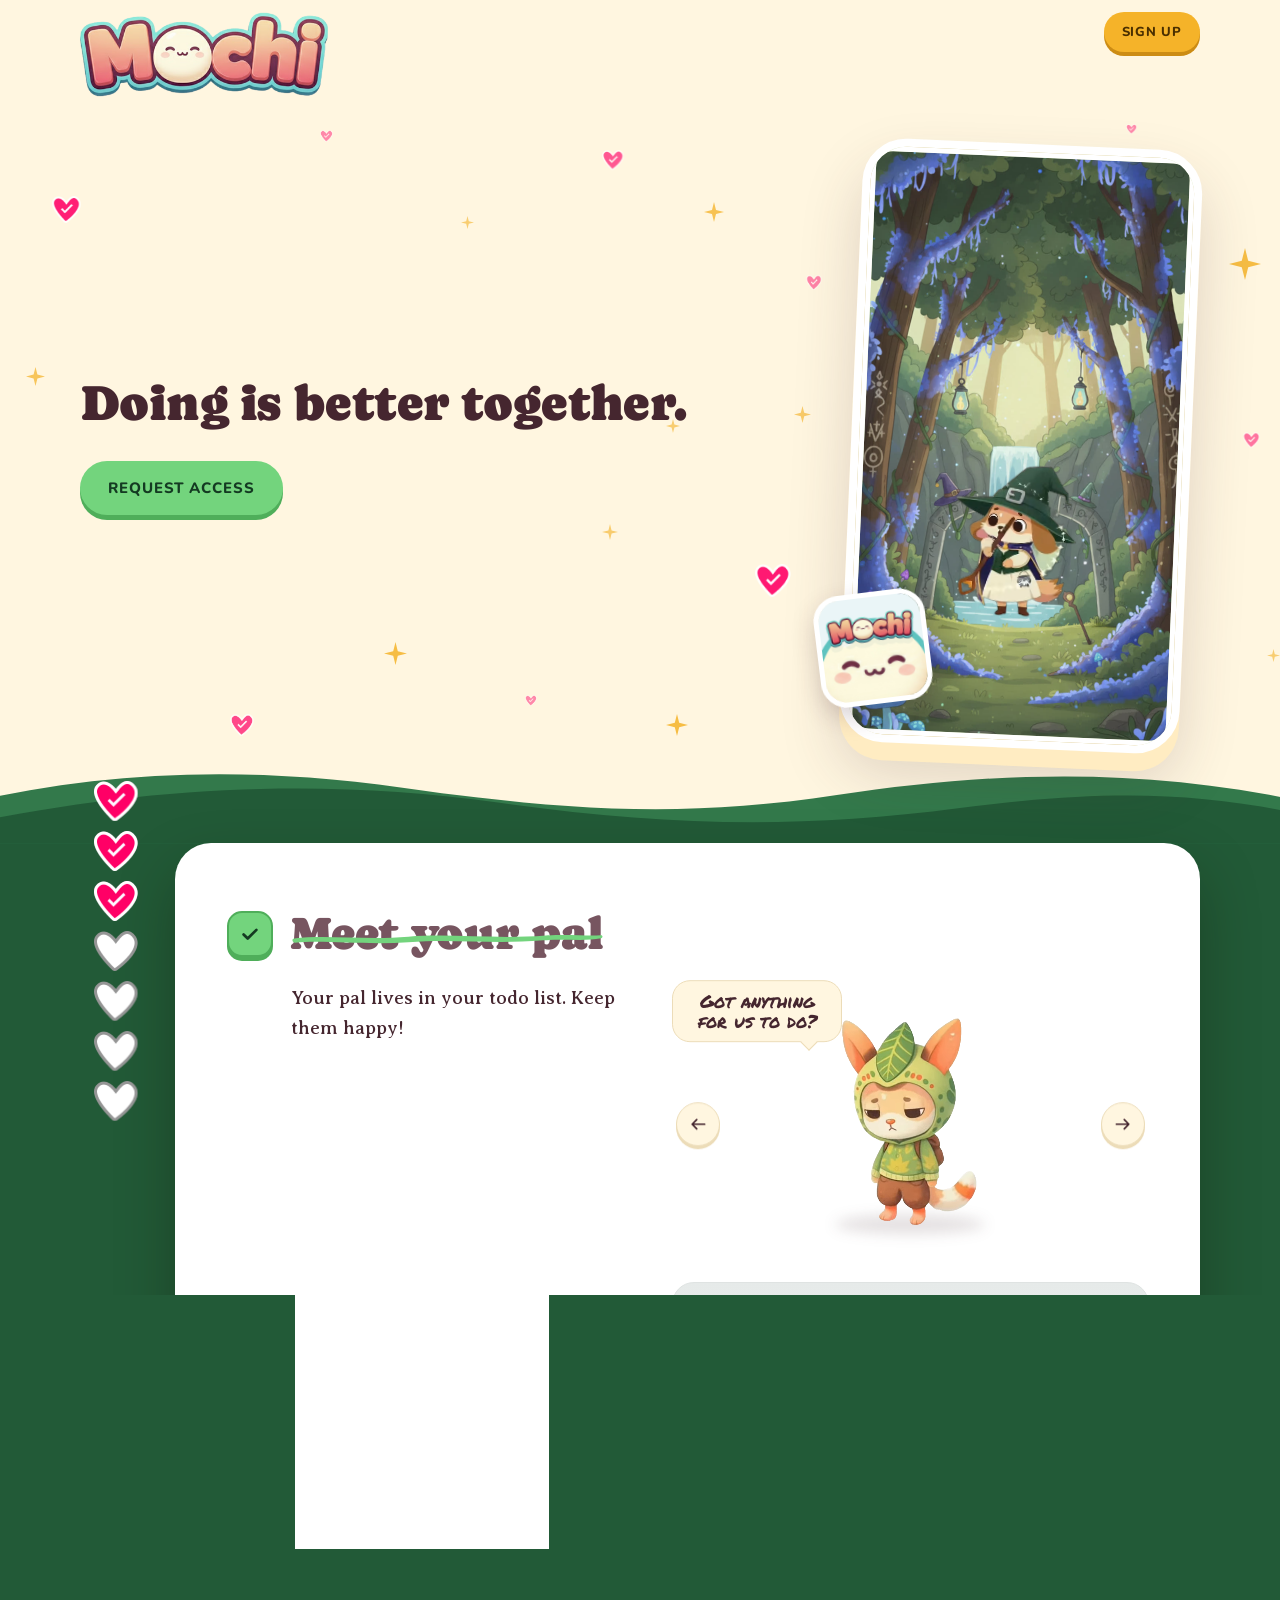
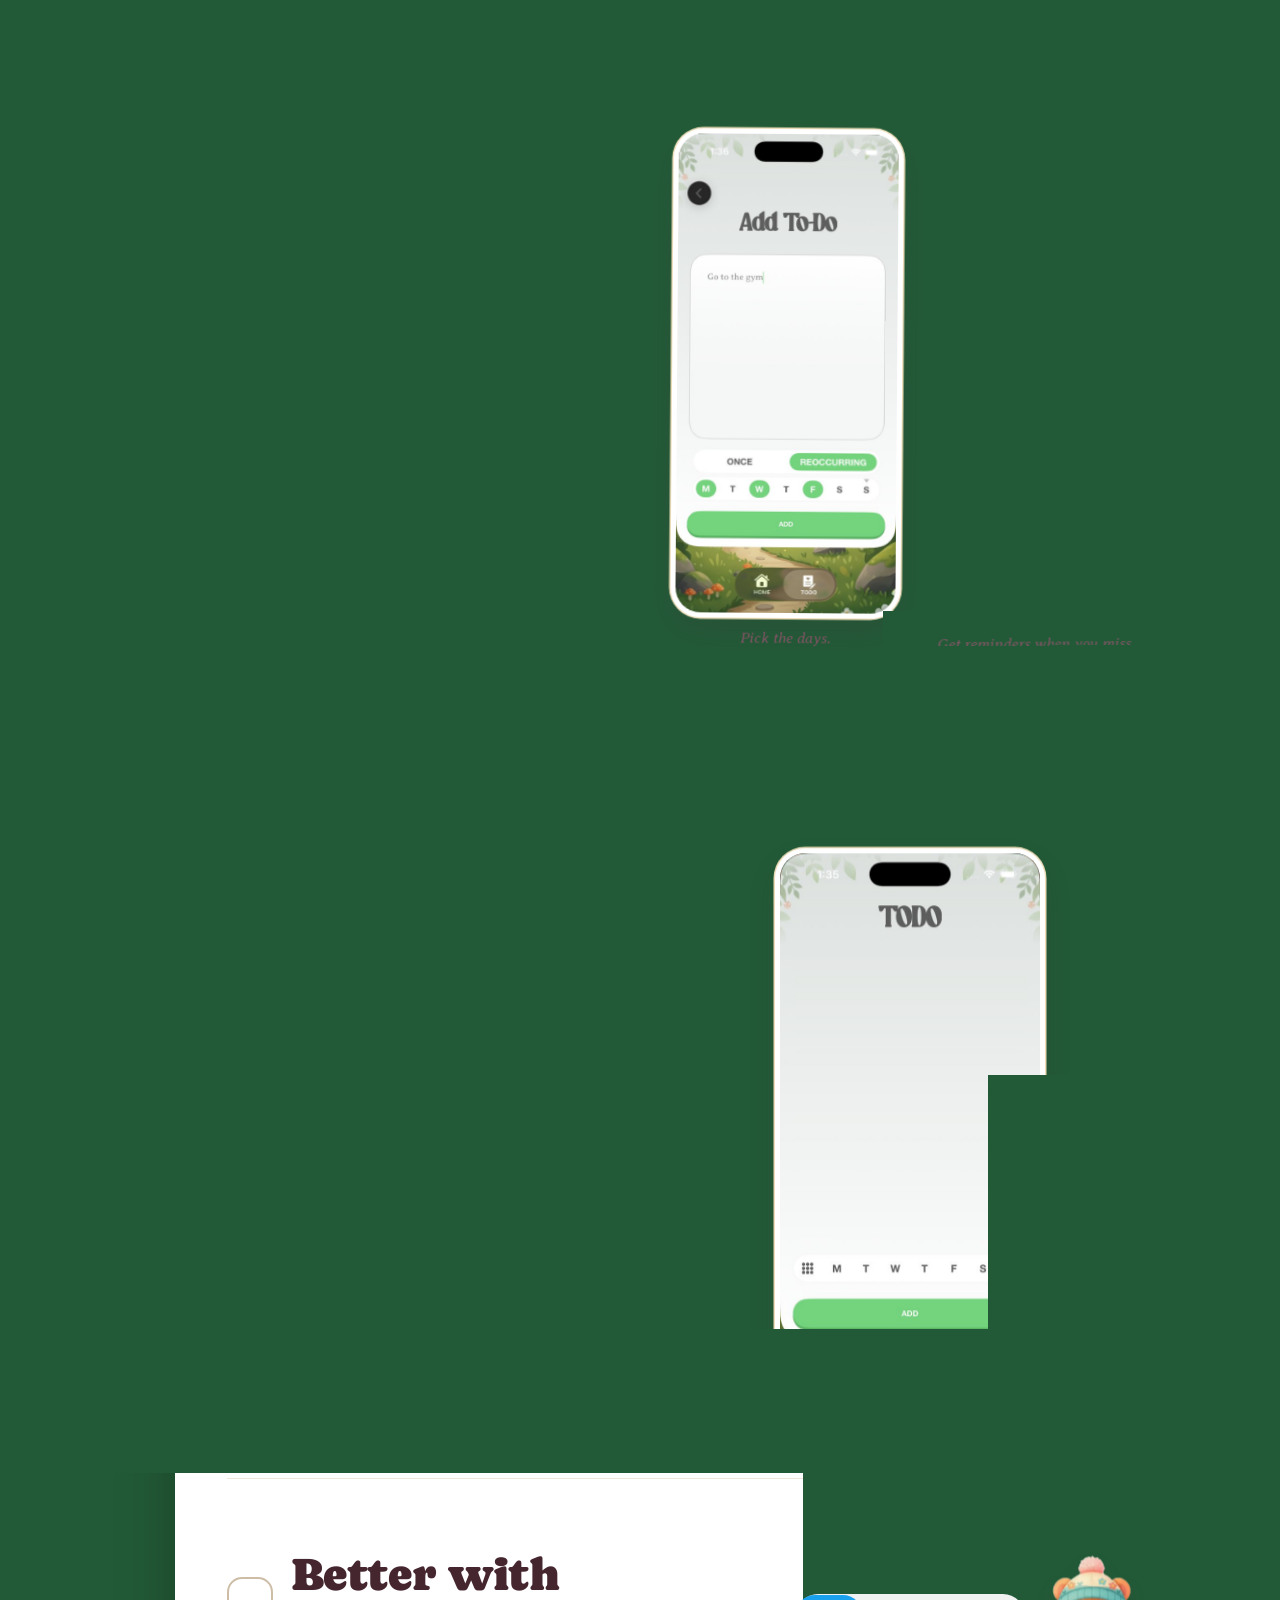
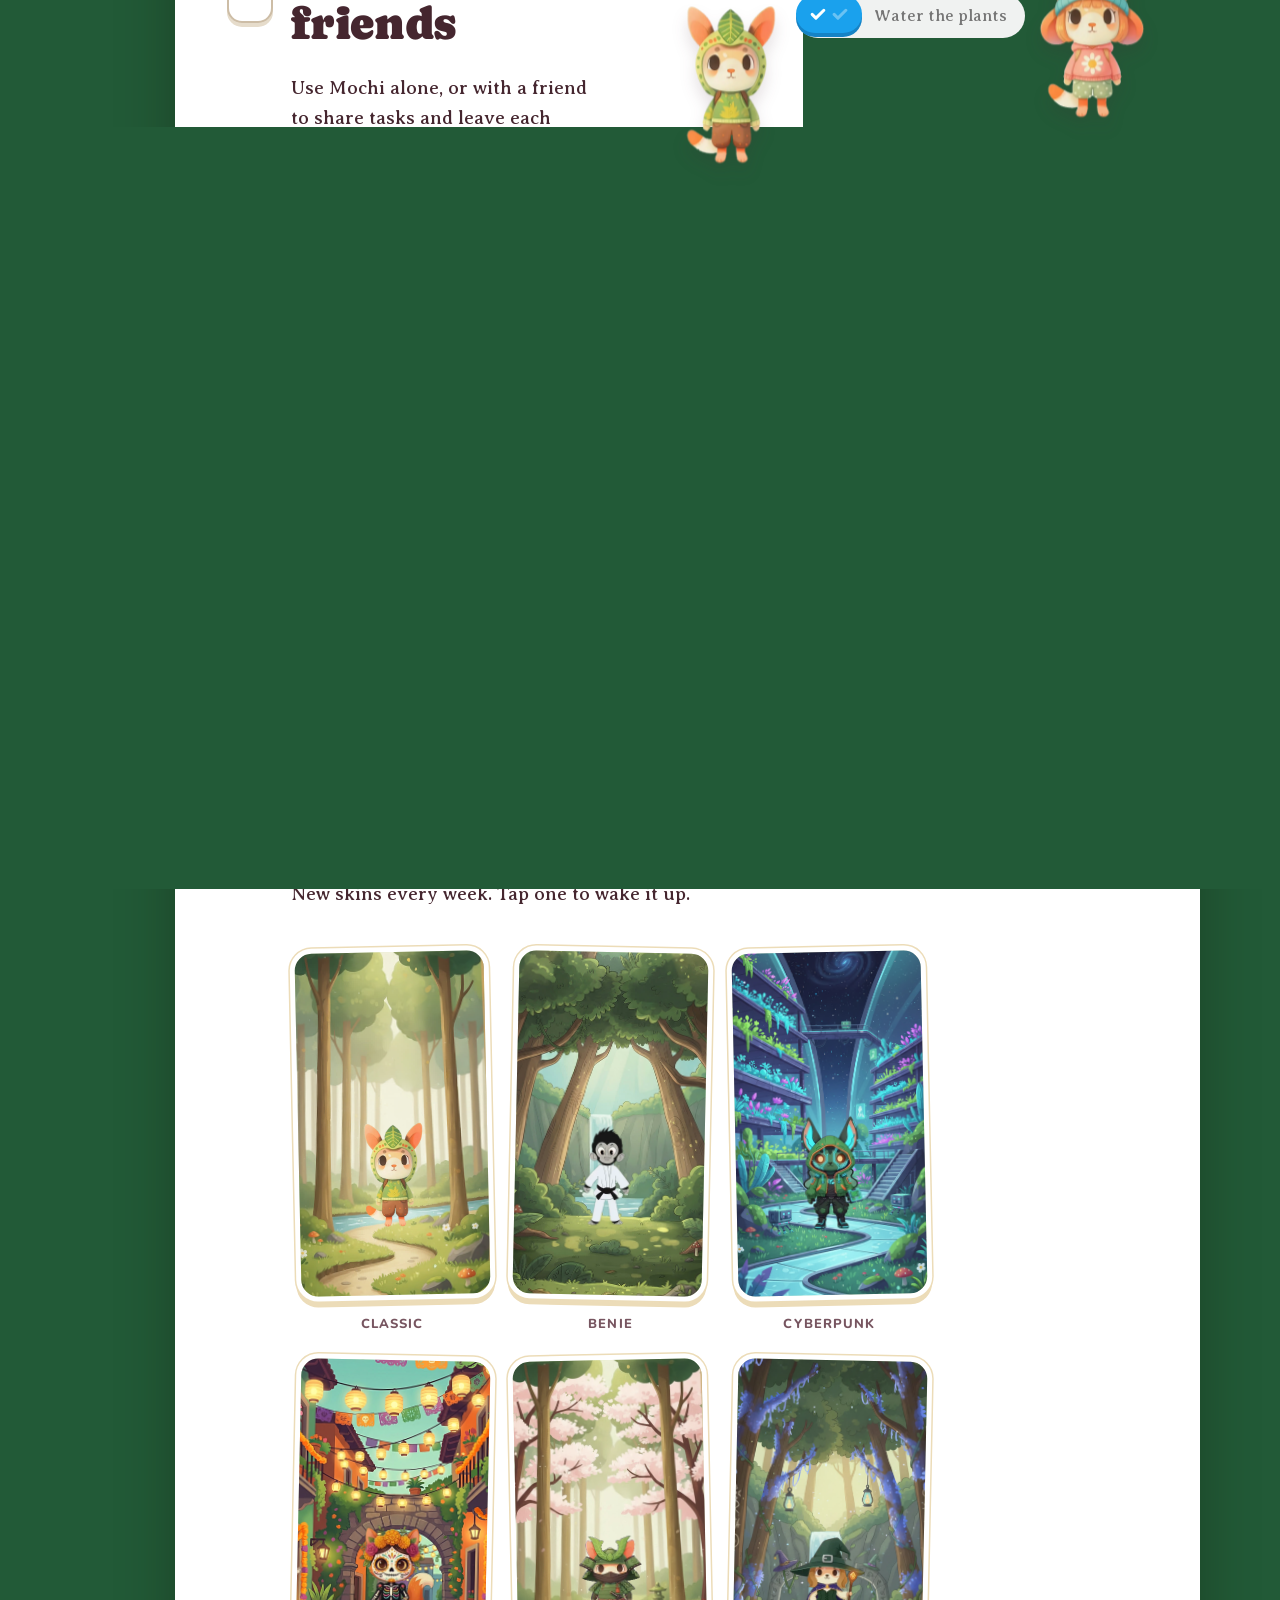
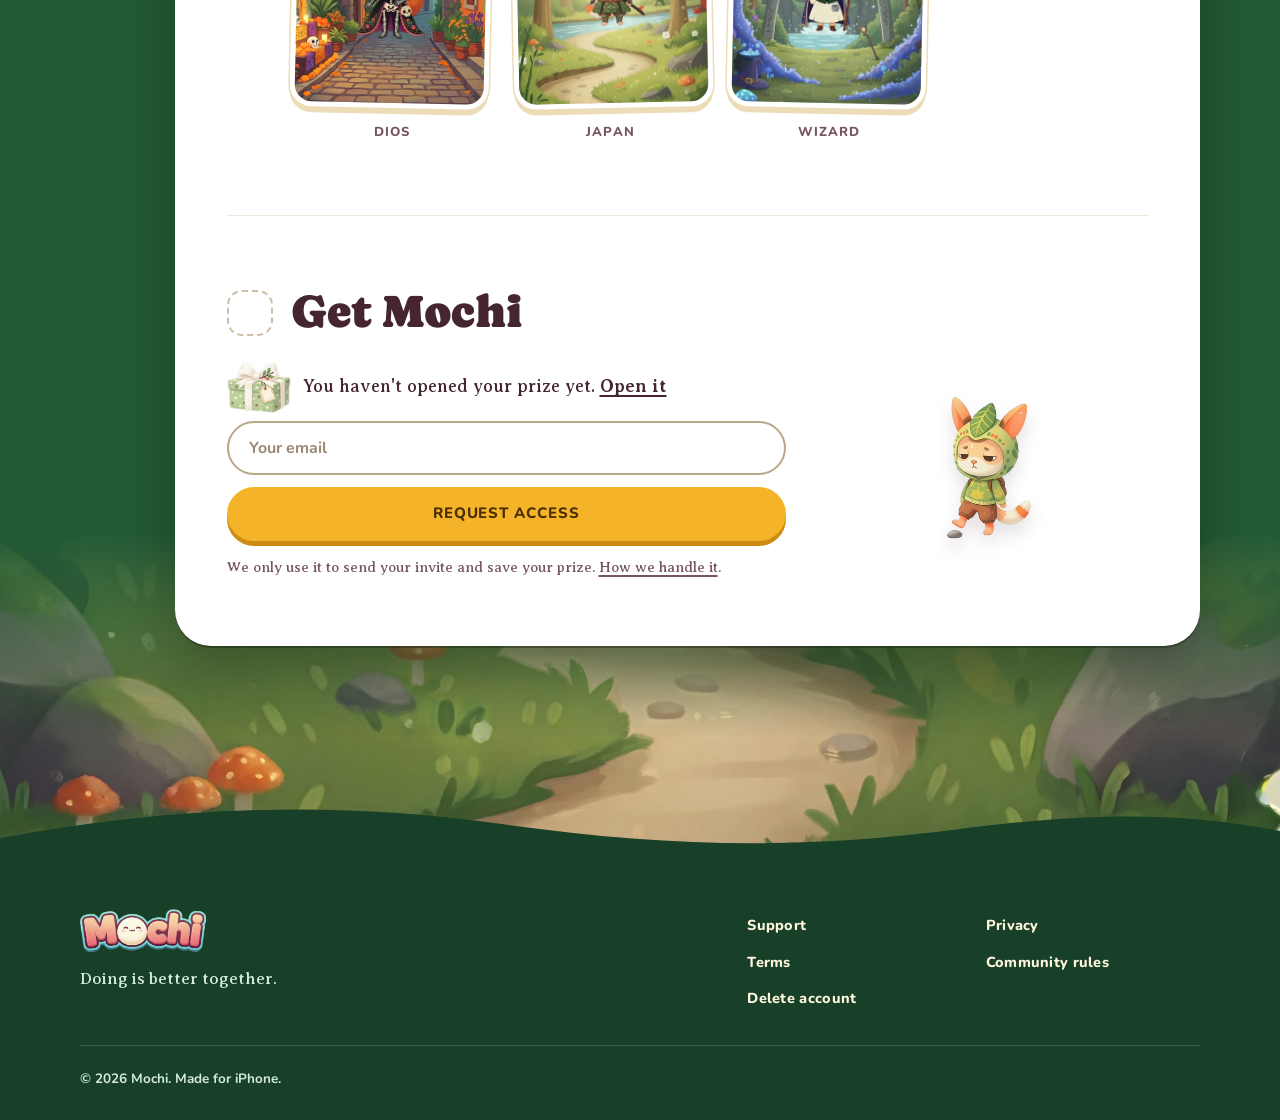
==== commit 87296ed1: "Publish 2026-11-17 10:39" ====
--- a/index.html
+++ b/index.html
@@ -1,4 +1,4 @@
-<!DOCTYPE html><html lang="en"><head><meta charset="utf-8"><meta name="viewport" content="width=device-width, initial-scale=1, viewport-fit=cover"><title>Mochi: Doing is better together.</title><meta name="description" content="Mochi is a todo app with a little pal who feels your day. Bored when it's empty. Overwhelmed when you fall behind. Calm when you're caught up."><link rel="canonical" href="https://mochitodo.com/"><meta property="og:title" content="Mochi"><meta property="og:description" content="Mochi is a todo app with a little pal who feels your day. Bored when it's empty. Overwhelmed when you fall behind. Calm when you're caught up."><meta property="og:type" content="website"><meta property="og:image" content="https://mochitodo.com/images/icon.jpg"><meta name="theme-color" content="#fff6e0"><link rel="icon" type="image/png" href="/favicon.png"><link rel="apple-touch-icon" href="/apple-touch-icon.png"><link rel="stylesheet" href="/_astro/Base.BfT3Qkx3.css"><link rel="stylesheet" href="/_astro/index.BTUP4TAq.css"></head><body><header class="site-header" data-astro-cid-nen7h5rs><div class="wrap bar" data-astro-cid-nen7h5rs><a class="brand" href="/" aria-label="Mochi home" data-astro-cid-nen7h5rs><img src="/images/logotype.png" alt="Mochi" width="118" height="41" data-astro-cid-nen7h5rs></a><nav aria-label="Main" data-astro-cid-nen7h5rs><a class="far" href="/support/" data-astro-cid-nen7h5rs>Support</a><a class="btn gold small nav-cta" href="/#get" data-request-access tabindex="-1" aria-hidden="true" data-astro-cid-nen7h5rs>Sign up</a></nav></div></header><script>
+<!DOCTYPE html><html lang="en"><head><meta charset="utf-8"><meta name="viewport" content="width=device-width, initial-scale=1, viewport-fit=cover"><title>Mochi: Doing is better together.</title><meta name="description" content="Mochi is a todo app with a little pal who feels your day. Bored when it's empty. Overwhelmed when you fall behind. Calm when you're caught up."><link rel="canonical" href="https://mochitodo.com/"><meta property="og:title" content="Mochi"><meta property="og:description" content="Mochi is a todo app with a little pal who feels your day. Bored when it's empty. Overwhelmed when you fall behind. Calm when you're caught up."><meta property="og:type" content="website"><meta property="og:image" content="https://mochitodo.com/images/icon.jpg"><meta name="theme-color" content="#fff6e0"><link rel="icon" type="image/png" href="/favicon.png"><link rel="apple-touch-icon" href="/apple-touch-icon.png"><link rel="stylesheet" href="/_astro/Base.BfT3Qkx3.css"><link rel="stylesheet" href="/_astro/index.BKuUQO7Y.css"></head><body><header class="site-header" data-astro-cid-nen7h5rs><div class="wrap bar" data-astro-cid-nen7h5rs><a class="brand" href="/" aria-label="Mochi home" data-astro-cid-nen7h5rs><img src="/images/logotype.png" alt="Mochi" width="118" height="41" data-astro-cid-nen7h5rs></a><nav aria-label="Main" data-astro-cid-nen7h5rs><a class="far" href="/support/" data-astro-cid-nen7h5rs>Support</a><a class="btn gold small nav-cta" href="/#get" data-request-access tabindex="-1" aria-hidden="true" data-astro-cid-nen7h5rs>Sign up</a></nav></div></header><script>
   // The logo starts big at the top of the page and shrinks to its header size over the first
   // stretch of scrolling. Only the picture scales: the header's height never changes, so the
   // page under it never jumps. --logo-k is the scale, set straight from the scroll position.
@@ -28,8 +28,18 @@
 </script><main><section class="hero"><!-- Hearts and stars drifting in the sky, at different depths (skyBits above, public/js/delight.js). --><div class="sky" aria-hidden="true"><i class="sky-heart" style="--x:4%;--y:14%;--s:30px;--d:0s;--t:10.5s;opacity:0.88;--mx:6%;--my:19%;--ms:22px" data-depth="0.45"></i><i class="sky-heart" style="--x:47%;--y:7%;--s:22px;--d:-3s;--t:9.2s;opacity:0.65;--mx:86%;--my:15%;--ms:18px" data-depth="0.27"></i><i class="sky-heart" style="--x:59%;--y:70%;--s:36px;--d:-5s;--t:11.5s;opacity:0.90;--mx:3%;--my:55%;--ms:20px" data-depth="0.97"></i><i class="sky-heart" style="--x:25%;--y:4%;--s:13px;--d:-1.5s;--t:7.7s;opacity:0.45;--mx:94%;--my:27%;--ms:11px" data-depth="0.18"></i><i class="sky-heart" style="--x:97%;--y:50%;--s:18px;--d:-4s;--t:8.5s;opacity:0.53;--mx:93%;--my:62%;--ms:13px" data-depth="0.03"></i><i class="sky-heart wide" style="--x:41%;--y:90%;--s:12px;--d:-2.4s;--t:7.5s;opacity:0.45" data-depth="-0.07"></i><i class="sky-heart wide" style="--x:63%;--y:26%;--s:16px;--d:-6s;--t:8.2s;opacity:0.47" data-depth="0.23"></i><i class="sky-heart wide" style="--x:18%;--y:93%;--s:24px;--d:-3.6s;--t:9.5s;opacity:0.71" data-depth="0.21"></i><i class="sky-heart wide" style="--x:88%;--y:3%;--s:11px;--d:-0.8s;--t:7.3s;opacity:0.45" data-depth="-0.18"></i><i class="sky-star" style="--x:30%;--y:82%;--s:23px;--d:0s;--t:9.3s;opacity:0.85;--mx:90%;--my:40%;--ms:18px" data-depth="0.45"></i><i class="sky-star" style="--x:96%;--y:22%;--s:32px;--d:-1.2s;--t:10.8s;opacity:0.85;--mx:92%;--my:80%;--ms:18px" data-depth="0.95"></i><i class="sky-star" style="--x:47%;--y:64%;--s:16px;--d:-2.3s;--t:8.2s;opacity:0.62;--mx:8%;--my:85%;--ms:14px" data-depth="-0.05"></i><i class="sky-star" style="--x:55%;--y:15%;--s:20px;--d:-0.6s;--t:8.8s;opacity:0.77;--mx:93%;--my:49%;--ms:14px" data-depth="0.26"></i><i class="sky-star" style="--x:36%;--y:17%;--s:13px;--d:-1.8s;--t:7.7s;opacity:0.60;--mx:5%;--my:70%;--ms:12px" data-depth="0.11"></i><i class="sky-star wide" style="--x:52%;--y:93%;--s:22px;--d:-2.9s;--t:9.2s;opacity:0.85" data-depth="0.13"></i><i class="sky-star wide" style="--x:62%;--y:46%;--s:17px;--d:-0.3s;--t:8.3s;opacity:0.65" data-depth="0.06"></i><i class="sky-star wide" style="--x:52%;--y:48%;--s:14px;--d:-2.6s;--t:7.8s;opacity:0.60" data-depth="0.08"></i><i class="sky-star" style="--x:2%;--y:40%;--s:19px;--d:-1s;--t:8.7s;opacity:0.73;--mx:4%;--my:36%;--ms:13px" data-depth="0.43"></i><i class="sky-star wide" style="--x:99%;--y:83%;--s:13px;--d:-3.1s;--t:7.7s;opacity:0.60" data-depth="-0.17"></i></div><div class="wrap grid"><div class="hero-text"><h1 aria-label="Doing is better together."><span class="word" aria-hidden="true" style="--i:0">Doing </span><span class="word" aria-hidden="true" style="--i:1">is </span><span class="word" aria-hidden="true" style="--i:2">better </span><span class="word" aria-hidden="true" style="--i:3">together. </span></h1><div class="cta"><a class="btn " href="/#get" data-request-access>Request access</a></div></div><div class="hero-pal"><div class="hero-art" data-astro-cid-elm4t4gh><div class="phone" data-astro-cid-elm4t4gh><img class="world" id="pal-world" alt="" width="830" height="1800" decoding="async" data-astro-cid-elm4t4gh><img class="pal" id="pal-still" alt="" decoding="async" data-astro-cid-elm4t4gh><video class="pal" id="pal-video" muted loop playsinline preload="auto" aria-hidden="true" data-astro-cid-elm4t4gh></video><noscript><img class="world" src="/pals/bg/classic.jpg" alt="" width="830" height="1800" data-astro-cid-elm4t4gh><img class="pal" src="/pals/classic/shelf.webp" alt="" style="--ar:0.5556;--k:1" data-astro-cid-elm4t4gh></noscript></div><img class="icon" src="/images/icon.jpg" alt="" width="512" height="512" data-astro-cid-elm4t4gh></div><script>(function(){const clips = [{"id":"classic","base":"/pals/classic/shelf","bg":"/pals/bg/classic.jpg","ar":0.5556,"k":1},{"id":"cyberpunk","base":"/pals/cyberpunk/shelf","bg":"/pals/bg/cyberpunk.jpg","ar":1,"k":1},{"id":"dios","base":"/pals/dios/shelf","bg":"/pals/bg/dios.jpg","ar":1,"k":1},{"id":"japan","base":"/pals/japan/shelf","bg":"/pals/bg/japan.jpg","ar":1,"k":1},{"id":"wizard","base":"/pals/wizard/shelf","bg":"/pals/bg/wizard.jpg","ar":1,"k":1},{"id":"bennie","base":"/pals/bennie/shelf","bg":"/pals/bg/bennie.jpg","ar":1,"k":1}];
 
 (function () {
-  // Where the visitor seems to be -> a skin that fits, or "" for any skin.
+  // A branded page: "?skin=benie" (or just "?benie") dresses every pal on the page in that skin.
+  function brandSkin() {
+    var skins = ["classic", "bennie", "cyberpunk", "dios", "japan", "wizard"], q = new URLSearchParams(location.search);
+    var v = (q.get("skin") || "").toLowerCase();
+    if (!v) q.forEach(function (val, key) { if (!v && !val && skins.concat("benie").indexOf(key.toLowerCase()) !== -1) v = key.toLowerCase(); });
+    if (v === "benie") v = "bennie";
+    return skins.indexOf(v) !== -1 ? v : "";
+  }
+  // Where the visitor seems to be -> a skin that fits, or "" for any skin. A branded page wins.
   function homeSkin() {
+    var brand = brandSkin();
+    if (brand) return brand;
     var asked = new URLSearchParams(location.search).get("place");
     if (asked) return asked;
     var zone = "";
@@ -78,12 +88,13 @@
   if (started && started.catch) started.catch(function () {});   // autoplay refused: the still stays
 })();
 })();</script><!-- Phones: the button sits under the pal, overlapping the bottom of its screen (the one under the
-             headline is hidden there). --><div class="cta cta-under"><a class="btn " href="/#get" data-request-access>Request access</a></div></div></div></section><section class="floor" id="list" aria-label="What Mochi does, as a todo list"><div class="hill" aria-hidden="true" data-astro-cid-fsosadq3><svg viewBox="0 0 1440 90" preserveAspectRatio="none" data-astro-cid-fsosadq3><path fill="var(--moss-light)" d="M0 46C150 12 300 6 470 30c170 24 300 34 470 8 170-26 330-30 500 6V90H0z" data-astro-cid-fsosadq3></path></svg><svg viewBox="0 0 1440 90" preserveAspectRatio="none" data-astro-cid-fsosadq3><path fill="var(--moss)" d="M0 62C200 26 380 22 560 46c180 24 330 30 520 6 150-19 250-18 360 2V90H0z" data-astro-cid-fsosadq3></path></svg></div><div class="floor-in"><div class="wrap grid"><aside class="rail" aria-label="Hearts earned by reading this page"><ol class="hearts" id="hearts"><li><img src="/images/app/heart-empty.png" alt="" width="44" height="40"><img class="full" src="/images/app/heart-full.png" alt="" width="44" height="40"></li><li><img src="/images/app/heart-empty.png" alt="" width="44" height="40"><img class="full" src="/images/app/heart-full.png" alt="" width="44" height="40"></li><li><img src="/images/app/heart-empty.png" alt="" width="44" height="40"><img class="full" src="/images/app/heart-full.png" alt="" width="44" height="40"></li><li><img src="/images/app/heart-empty.png" alt="" width="44" height="40"><img class="full" src="/images/app/heart-full.png" alt="" width="44" height="40"></li><li><img src="/images/app/heart-empty.png" alt="" width="44" height="40"><img class="full" src="/images/app/heart-full.png" alt="" width="44" height="40"></li><li><img src="/images/app/heart-empty.png" alt="" width="44" height="40"><img class="full" src="/images/app/heart-full.png" alt="" width="44" height="40"></li><li><img src="/images/app/heart-empty.png" alt="" width="44" height="40"><img class="full" src="/images/app/heart-full.png" alt="" width="44" height="40"></li></ol><button class="rail-gift" id="rail-gift" type="button" hidden aria-label="Open the present"><img src="/images/app/present.png" alt="" width="162" height="131"></button></aside><div class="sheet"><ol class="tasks"><li class="task" id="meet" data-task><div class="task-head"><button class="box" type="button" aria-pressed="false" aria-label="Meet your pal: mark as done"><svg class="icon " width="22" height="22" viewBox="0 0 24 24" fill="none" stroke="currentColor" stroke-width="2" stroke-linecap="round" stroke-linejoin="round" aria-hidden="true" focusable="false"><path d="M5 12.5l4.5 4.5L19 7.5"></path></svg></button><h2 class="task-title"><span class="ink">Meet your pal</span><span class="mark" aria-hidden="true"><span>Meet your pal</span></span></h2></div><div class="task-body"><div class="task-say"><p>Your pal lives in your todo list. Keep them happy!</p></div><div class="task-show"><div class="mood" id="mood"><div class="mood-stage"><p class="bubble" id="mood-say" aria-live="polite">Got anything for us to do?</p><img class="mood-pal" id="mood-still" src="/pals/classic/guy-bored.webp" alt="" style="--ar:0.8828;--k:1"><video class="mood-pal" id="mood-video" muted loop playsinline preload="none" aria-hidden="true"></video><button class="pal-flip prev" id="pal-prev" type="button" aria-label="Previous pal"><svg class="icon " width="20" height="20" viewBox="0 0 24 24" fill="none" stroke="currentColor" stroke-width="2" stroke-linecap="round" stroke-linejoin="round" aria-hidden="true" focusable="false"><path d="M4 12h15M13.500 6.500L19 12l-5.500 5.500"></path></svg></button><button class="pal-flip next" id="pal-next" type="button" aria-label="Next pal"><svg class="icon " width="20" height="20" viewBox="0 0 24 24" fill="none" stroke="currentColor" stroke-width="2" stroke-linecap="round" stroke-linejoin="round" aria-hidden="true" focusable="false"><path d="M4 12h15M13.500 6.500L19 12l-5.500 5.500"></path></svg></button></div><div class="mood-list"><p class="label mood-day" id="mood-day">Today</p><ul id="mood-items" aria-label="Your tasks in this demo"></ul><div class="mood-actions"><span class="mood-add-wrap"><p class="mood-empty" id="mood-empty">Nothing on the list.</p><button class="btn small" id="mood-add" type="button"><svg class="icon " width="16" height="16" viewBox="0 0 24 24" fill="none" stroke="currentColor" stroke-width="2" stroke-linecap="round" stroke-linejoin="round" aria-hidden="true" focusable="false"><path d="M12 5v14M5 12h14"></path></svg> Add a task</button></span><button class="btn small quiet" id="mood-skip" type="button"><svg class="icon " width="16" height="16" viewBox="0 0 24 24" fill="none" stroke="currentColor" stroke-width="2" stroke-linecap="round" stroke-linejoin="round" aria-hidden="true" focusable="false"><path d="M19.500 14.200A7.800 7.800 0 0 1 9.800 4.500a7.800 7.800 0 1 0 9.700 9.700z"></path></svg> Skip a day</button></div></div></div></div></div></li><li class="task" id="week" data-task><div class="task-head"><button class="box" type="button" aria-pressed="false" aria-label="Plan your week: mark as done"><svg class="icon " width="22" height="22" viewBox="0 0 24 24" fill="none" stroke="currentColor" stroke-width="2" stroke-linecap="round" stroke-linejoin="round" aria-hidden="true" focusable="false"><path d="M5 12.5l4.5 4.5L19 7.5"></path></svg></button><h2 class="task-title"><span class="ink">Plan your week</span><span class="mark" aria-hidden="true"><span>Plan your week</span></span></h2></div><div class="task-body"><div class="task-say"><p>Pick the days for each repeating task.</p></div><div class="task-show"><div class="shots"><figure><div class="shot"><img src="/images/screens/add.jpg" width="540" height="1174" loading="lazy" alt="Mochi's Add To-Do screen. The task “Go to the gym” is set to reoccurring on Monday, Wednesday and Friday."></div><figcaption>Pick the days.</figcaption></figure><figure><div class="shot"><img src="/images/screens/todo.jpg" width="540" height="1174" loading="lazy" alt="Mochi's Todo screen showing Sunday's four tasks. “Fix the bike” has a small flame because it was missed the day before; “Call mom” is ticked."></div><figcaption>Get reminders when you miss tasks.</figcaption></figure></div></div></div></li><li class="task" id="queue" data-task><div class="task-head"><button class="box" type="button" aria-pressed="false" aria-label="Empty your head: mark as done"><svg class="icon " width="22" height="22" viewBox="0 0 24 24" fill="none" stroke="currentColor" stroke-width="2" stroke-linecap="round" stroke-linejoin="round" aria-hidden="true" focusable="false"><path d="M5 12.5l4.5 4.5L19 7.5"></path></svg></button><h2 class="task-title"><span class="ink">Empty your head</span><span class="mark" aria-hidden="true"><span>Empty your head</span></span></h2></div><div class="task-body"><div class="task-say"><p>Put misc tasks in the Backlog, and Mochi can automatically spread them over your quiet days.</p></div><div class="task-show"><div class="drop" id="drop"><div class="shot" role="img" aria-label="Mochi's Todo screen filling up with five tasks from the Backlog: Renew passport, Clean the oven, Send the gift, Sort the photos, Fix the tap."><img class="drop-base" src="/images/screens/todo-empty.jpg" alt="" width="540" height="1174" loading="lazy"><img class="drop-row" src="/images/screens/row1.jpg" alt="" loading="lazy" style="left:5.39%;top:17.773%;width:88.806%;height:6.064%"><img class="drop-row" src="/images/screens/row2.jpg" alt="" loading="lazy" style="left:5.39%;top:24.409%;width:88.806%;height:6.064%"><img class="drop-row" src="/images/screens/row3.jpg" alt="" loading="lazy" style="left:5.39%;top:31.045%;width:88.806%;height:6.064%"><img class="drop-row" src="/images/screens/row4.jpg" alt="" loading="lazy" style="left:5.39%;top:37.681%;width:88.806%;height:6.064%"><img class="drop-row" src="/images/screens/row5.jpg" alt="" loading="lazy" style="left:5.39%;top:44.317%;width:88.806%;height:6.064%"></div></div></div></div></li><li class="task" id="partner" data-task><div class="task-head"><button class="box" type="button" aria-pressed="false" aria-label="Better with friends: mark as done"><svg class="icon " width="22" height="22" viewBox="0 0 24 24" fill="none" stroke="currentColor" stroke-width="2" stroke-linecap="round" stroke-linejoin="round" aria-hidden="true" focusable="false"><path d="M5 12.5l4.5 4.5L19 7.5"></path></svg></button><h2 class="task-title"><span class="ink">Better with friends</span><span class="mark" aria-hidden="true"><span>Better with friends</span></span></h2></div><div class="task-body"><div class="task-say"><p>Use Mochi alone, or with a friend to share tasks and leave each other notes.</p></div><div class="task-show"><div class="pair"><img class="pair-pal" src="/pals/classic/shelf.webp" alt="" width="480" height="864" loading="lazy"><div class="pair-mid"><!-- A shared task, as the app draws it: two checks, your friend's (done) and yours (faded).
-                       Tick it and the row flips over, like a card, to the note your friend left you. --><div class="pair-card" id="pair-card"><div class="pair-flip" id="pair-flip"><div class="pair-face pair-front"><p class="pair-task" id="pair-task"><button class="sbox" id="pair-tick" type="button" aria-pressed="false" aria-label="Water the plants. Your friend did it. Tick it too."><span class="sbox-friend"><svg width="20" height="20" viewBox="0 0 24 24" fill="none" stroke="currentColor" stroke-width="3.6" stroke-linecap="round" stroke-linejoin="round" aria-hidden="true"><path d="M5 12.5l4.5 4.5L19 7.5"></path></svg></span><span class="sbox-you"><svg width="20" height="20" viewBox="0 0 24 24" fill="none" stroke="currentColor" stroke-width="3.6" stroke-linecap="round" stroke-linejoin="round" aria-hidden="true"><path d="M5 12.5l4.5 4.5L19 7.5"></path></svg></span></button><span>Water the plants</span></p></div><button class="pair-face pair-back" id="pair-note" type="button" tabindex="-1" aria-hidden="true" aria-label="A note from your friend: Proud of you today. Tap to turn it back."><span class="pair-from"><img src="/images/app/heart-full.png" alt="" width="44" height="40" loading="lazy"> From your friend</span><span class="pair-words">Proud of you today.</span></button></div><span class="pair-burst" id="pair-burst" aria-hidden="true"></span></div><button class="pair-gift" id="pair-gift" type="button" aria-expanded="false" aria-controls="pair-card" aria-label="Open the note from your friend"><img src="/images/app/present.png" alt="" width="162" height="131" loading="lazy"></button></div><img class="pair-pal" src="/images/app/girl-calm.webp" alt="" width="480" height="864" loading="lazy"></div></div></div></li><li class="task" id="hearts-task" data-task><div class="task-head"><button class="box" type="button" aria-pressed="false" aria-label="Claim your prize: mark as done"><svg class="icon " width="22" height="22" viewBox="0 0 24 24" fill="none" stroke="currentColor" stroke-width="2" stroke-linecap="round" stroke-linejoin="round" aria-hidden="true" focusable="false"><path d="M5 12.5l4.5 4.5L19 7.5"></path></svg></button><h2 class="task-title"><span class="ink">Claim your prize</span><span class="mark" aria-hidden="true"><span>Claim your prize</span></span></h2></div><div class="task-body"><div class="task-say"><p>Earn Mochi Bucks by finishing tasks, get skins.</p></div><div class="task-show"><div class="earned"><div class="crystal-stage" id="crystal-stage" data-roll="https://eepvspirsftjqhtxdshv.supabase.co/functions/v1/crystal-roll"><canvas aria-hidden="true"></canvas><span class="crystal-hearts" id="crystal-hearts" aria-hidden="true"><span class="crystal-heart"><img src="/images/app/heart-empty.png" alt="" width="44" height="40" loading="lazy"><img class="full" src="/images/app/heart-full.png" alt="" width="44" height="40" loading="lazy"></span><span class="crystal-heart"><img src="/images/app/heart-empty.png" alt="" width="44" height="40" loading="lazy"><img class="full" src="/images/app/heart-full.png" alt="" width="44" height="40" loading="lazy"></span><span class="crystal-heart"><img src="/images/app/heart-empty.png" alt="" width="44" height="40" loading="lazy"><img class="full" src="/images/app/heart-full.png" alt="" width="44" height="40" loading="lazy"></span></span><span class="crystal-pill" id="crystal-pill"><img src="/images/app/coin.png" alt="" width="100" height="93" loading="lazy"><b id="crystal-bucks" aria-label="Mochi Bucks">0</b></span><button class="crystal-hit" id="crystal-hit" type="button" disabled aria-label="Open the crystal to win Mochi Bucks and hearts"></button><p class="crystal-total" id="crystal-total" hidden><img src="/images/app/coin.png" alt="" width="100" height="93"><b id="crystal-total-n">0</b><span>Mochi Bucks</span></p><!-- Until it is claimed, the win waits wrapped in a present (public/js/crystal.js). --><a class="crystal-present" id="crystal-present" href="#get" data-request-access hidden aria-label="Your present. Sign up below to claim it."><img src="/images/app/present.png" alt="" width="162" height="131" loading="lazy"></a><p class="crystal-hint" aria-live="polite">Tap to win a prize. What's inside?</p></div><div class="crystal-win" id="crystal-win" hidden role="status"><span class="win-fx" aria-hidden="true"><i style="--i:0"></i><i style="--i:1"></i><i style="--i:2"></i><i style="--i:3"></i><i style="--i:4"></i><i style="--i:5"></i><i style="--i:6"></i><i style="--i:7"></i><i style="--i:8"></i><i style="--i:9"></i><i style="--i:10"></i><i style="--i:11"></i></span><p class="crystal-win-head" id="crystal-win-head">Claim your prize</p><p id="crystal-win-text" hidden></p><a class="btn gold crystal-claim" id="crystal-claim" href="#get" data-request-access>Sign up <b class="crystal-left" id="crystal-left" aria-label="time left">60:00</b></a></div></div></div></div></li><li class="task" id="worlds" data-task><div class="task-head"><button class="box" type="button" aria-pressed="false" aria-label="Dress up your pal: mark as done"><svg class="icon " width="22" height="22" viewBox="0 0 24 24" fill="none" stroke="currentColor" stroke-width="2" stroke-linecap="round" stroke-linejoin="round" aria-hidden="true" focusable="false"><path d="M5 12.5l4.5 4.5L19 7.5"></path></svg></button><h2 class="task-title"><span class="ink">Dress up your pal</span><span class="mark" aria-hidden="true"><span>Dress up your pal</span></span></h2></div><div class="task-body"><div class="task-say"><p>New skins every week. Tap one to wake it up.</p></div><div class="task-show"><ul class="shelf" id="shelf"><li><button class="world" type="button" data-base="/pals/classic/shelf" aria-label="Classic skin: play"><img class="world-bg" src="/pals/bg/classic.jpg" alt="" width="830" height="1800" loading="lazy"><img class="world-pal" src="/pals/classic/shelf.webp" alt="" loading="lazy" style="--ar:0.5556;--k:1"></button><span class="label">Classic</span></li><li><button class="world" type="button" data-base="/pals/bennie/shelf" aria-label="Benie skin: play"><img class="world-bg" src="/pals/bg/bennie.jpg" alt="" width="830" height="1800" loading="lazy"><img class="world-pal" src="/pals/bennie/shelf.webp" alt="" loading="lazy" style="--ar:1;--k:1"></button><span class="label">Benie</span></li><li><button class="world" type="button" data-base="/pals/cyberpunk/shelf" aria-label="Cyberpunk skin: play"><img class="world-bg" src="/pals/bg/cyberpunk.jpg" alt="" width="830" height="1800" loading="lazy"><img class="world-pal" src="/pals/cyberpunk/shelf.webp" alt="" loading="lazy" style="--ar:1;--k:1"></button><span class="label">Cyberpunk</span></li><li><button class="world" type="button" data-base="/pals/dios/shelf" aria-label="Dios skin: play"><img class="world-bg" src="/pals/bg/dios.jpg" alt="" width="830" height="1800" loading="lazy"><img class="world-pal" src="/pals/dios/shelf.webp" alt="" loading="lazy" style="--ar:1;--k:1"></button><span class="label">Dios</span></li><li><button class="world" type="button" data-base="/pals/japan/shelf" aria-label="Japan skin: play"><img class="world-bg" src="/pals/bg/japan.jpg" alt="" width="830" height="1800" loading="lazy"><img class="world-pal" src="/pals/japan/shelf.webp" alt="" loading="lazy" style="--ar:1;--k:1"></button><span class="label">Japan</span></li><li><button class="world" type="button" data-base="/pals/wizard/shelf" aria-label="Wizard skin: play"><img class="world-bg" src="/pals/bg/wizard.jpg" alt="" width="830" height="1800" loading="lazy"><img class="world-pal" src="/pals/wizard/shelf.webp" alt="" loading="lazy" style="--ar:1;--k:1"></button><span class="label">Wizard</span></li></ul></div></div></li><li class="task" id="get" data-task data-locked><div class="task-head"><button class="box" type="button" aria-pressed="false" aria-label="Get Mochi: mark as done" disabled><svg class="icon " width="22" height="22" viewBox="0 0 24 24" fill="none" stroke="currentColor" stroke-width="2" stroke-linecap="round" stroke-linejoin="round" aria-hidden="true" focusable="false"><path d="M5 12.5l4.5 4.5L19 7.5"></path></svg></button><h2 class="task-title"><span class="ink">Get Mochi</span><span class="mark" aria-hidden="true"><span>Get Mochi</span></span></h2></div><div class="task-body"><div class="task-say"></div><div class="task-show"><div class="get"><!-- The pal plays its clip (bored until you sign up, calm after); the still shows first and stays
+             headline is hidden there). --><div class="cta cta-under"><a class="btn " href="/#get" data-request-access>Request access</a></div></div></div></section><section class="floor" id="list" aria-label="What Mochi does, as a todo list"><div class="hill" aria-hidden="true" data-astro-cid-fsosadq3><svg viewBox="0 0 1440 90" preserveAspectRatio="none" data-astro-cid-fsosadq3><path fill="var(--moss-light)" d="M0 46C150 12 300 6 470 30c170 24 300 34 470 8 170-26 330-30 500 6V90H0z" data-astro-cid-fsosadq3></path></svg><svg viewBox="0 0 1440 90" preserveAspectRatio="none" data-astro-cid-fsosadq3><path fill="var(--moss)" d="M0 62C200 26 380 22 560 46c180 24 330 30 520 6 150-19 250-18 360 2V90H0z" data-astro-cid-fsosadq3></path></svg></div><div class="floor-in"><div class="wrap grid"><aside class="rail" aria-label="Hearts earned by reading this page"><ol class="hearts" id="hearts"><li><img src="/images/app/heart-empty.png" alt="" width="44" height="40"><img class="full" src="/images/app/heart-full.png" alt="" width="44" height="40"></li><li><img src="/images/app/heart-empty.png" alt="" width="44" height="40"><img class="full" src="/images/app/heart-full.png" alt="" width="44" height="40"></li><li><img src="/images/app/heart-empty.png" alt="" width="44" height="40"><img class="full" src="/images/app/heart-full.png" alt="" width="44" height="40"></li><li><img src="/images/app/heart-empty.png" alt="" width="44" height="40"><img class="full" src="/images/app/heart-full.png" alt="" width="44" height="40"></li><li><img src="/images/app/heart-empty.png" alt="" width="44" height="40"><img class="full" src="/images/app/heart-full.png" alt="" width="44" height="40"></li><li><img src="/images/app/heart-empty.png" alt="" width="44" height="40"><img class="full" src="/images/app/heart-full.png" alt="" width="44" height="40"></li><li><img src="/images/app/heart-empty.png" alt="" width="44" height="40"><img class="full" src="/images/app/heart-full.png" alt="" width="44" height="40"></li></ol><button class="rail-gift" id="rail-gift" type="button" hidden aria-label="Open the present"><img src="/images/app/present.png" alt="" width="162" height="131"></button></aside><div class="sheet"><ol class="tasks"><li class="task" id="meet" data-task><div class="task-head"><button class="box" type="button" aria-pressed="false" aria-label="Meet your pal: mark as done"><svg class="icon " width="22" height="22" viewBox="0 0 24 24" fill="none" stroke="currentColor" stroke-width="2" stroke-linecap="round" stroke-linejoin="round" aria-hidden="true" focusable="false"><path d="M5 12.5l4.5 4.5L19 7.5"></path></svg></button><h2 class="task-title"><span class="ink">Meet your pal</span><span class="mark" aria-hidden="true"><span>Meet your pal</span></span></h2></div><div class="task-body"><div class="task-say"><p>Your pal lives in your todo list. Keep them happy!</p></div><div class="task-show"><div class="mood" id="mood"><div class="mood-stage"><p class="bubble" id="mood-say" aria-live="polite">Got anything for us to do?</p><img class="mood-pal" id="mood-still" src="/pals/classic/guy-bored.webp" alt="" style="--ar:0.8828;--k:1"><video class="mood-pal" id="mood-video" muted loop playsinline preload="none" aria-hidden="true"></video><button class="pal-flip prev" id="pal-prev" type="button" aria-label="Previous pal"><svg class="icon " width="20" height="20" viewBox="0 0 24 24" fill="none" stroke="currentColor" stroke-width="2" stroke-linecap="round" stroke-linejoin="round" aria-hidden="true" focusable="false"><path d="M4 12h15M13.500 6.500L19 12l-5.500 5.500"></path></svg></button><button class="pal-flip next" id="pal-next" type="button" aria-label="Next pal"><svg class="icon " width="20" height="20" viewBox="0 0 24 24" fill="none" stroke="currentColor" stroke-width="2" stroke-linecap="round" stroke-linejoin="round" aria-hidden="true" focusable="false"><path d="M4 12h15M13.500 6.500L19 12l-5.500 5.500"></path></svg></button></div><div class="mood-list"><p class="label mood-day" id="mood-day">Today</p><ul id="mood-items" aria-label="Your tasks in this demo"></ul><div class="mood-actions"><span class="mood-add-wrap"><p class="mood-empty" id="mood-empty">Nothing on the list.</p><button class="btn small" id="mood-add" type="button"><svg class="icon " width="16" height="16" viewBox="0 0 24 24" fill="none" stroke="currentColor" stroke-width="2" stroke-linecap="round" stroke-linejoin="round" aria-hidden="true" focusable="false"><path d="M12 5v14M5 12h14"></path></svg> Add a task</button></span><button class="btn small quiet" id="mood-skip" type="button"><svg class="icon " width="16" height="16" viewBox="0 0 24 24" fill="none" stroke="currentColor" stroke-width="2" stroke-linecap="round" stroke-linejoin="round" aria-hidden="true" focusable="false"><path d="M19.500 14.200A7.800 7.800 0 0 1 9.800 4.500a7.800 7.800 0 1 0 9.700 9.700z"></path></svg> Skip a day</button></div></div></div></div></div></li><li class="task" id="week" data-task><div class="task-head"><button class="box" type="button" aria-pressed="false" aria-label="Plan your week: mark as done"><svg class="icon " width="22" height="22" viewBox="0 0 24 24" fill="none" stroke="currentColor" stroke-width="2" stroke-linecap="round" stroke-linejoin="round" aria-hidden="true" focusable="false"><path d="M5 12.5l4.5 4.5L19 7.5"></path></svg></button><h2 class="task-title"><span class="ink">Plan your week</span><span class="mark" aria-hidden="true"><span>Plan your week</span></span></h2></div><div class="task-body"><div class="task-say"><p>Pick the days for each repeating task.</p></div><div class="task-show"><div class="shots"><figure><div class="shot"><img src="/images/screens/add.jpg" width="540" height="1174" loading="lazy" alt="Mochi's Add To-Do screen. The task “Go to the gym” is set to reoccurring on Monday, Wednesday and Friday."></div><figcaption>Pick the days.</figcaption></figure><figure><div class="shot"><img src="/images/screens/todo.jpg" width="540" height="1174" loading="lazy" alt="Mochi's Todo screen showing Sunday's four tasks. “Fix the bike” has a small flame because it was missed the day before; “Call mom” is ticked."></div><figcaption>Get reminders when you miss tasks.</figcaption></figure></div></div></div></li><li class="task" id="queue" data-task><div class="task-head"><button class="box" type="button" aria-pressed="false" aria-label="Empty your head: mark as done"><svg class="icon " width="22" height="22" viewBox="0 0 24 24" fill="none" stroke="currentColor" stroke-width="2" stroke-linecap="round" stroke-linejoin="round" aria-hidden="true" focusable="false"><path d="M5 12.5l4.5 4.5L19 7.5"></path></svg></button><h2 class="task-title"><span class="ink">Empty your head</span><span class="mark" aria-hidden="true"><span>Empty your head</span></span></h2></div><div class="task-body"><div class="task-say"><p>Put misc tasks in the Backlog, and Mochi can automatically spread them over your quiet days.</p></div><div class="task-show"><div class="drop" id="drop"><div class="shot" role="img" aria-label="Mochi's Todo screen filling up with five tasks from the Backlog: Renew passport, Clean the oven, Send the gift, Sort the photos, Fix the tap."><img class="drop-base" src="/images/screens/todo-empty.jpg" alt="" width="540" height="1174" loading="lazy"><img class="drop-row" src="/images/screens/row1.jpg" alt="" loading="lazy" style="left:5.39%;top:17.773%;width:88.806%;height:6.064%"><img class="drop-row" src="/images/screens/row2.jpg" alt="" loading="lazy" style="left:5.39%;top:24.409%;width:88.806%;height:6.064%"><img class="drop-row" src="/images/screens/row3.jpg" alt="" loading="lazy" style="left:5.39%;top:31.045%;width:88.806%;height:6.064%"><img class="drop-row" src="/images/screens/row4.jpg" alt="" loading="lazy" style="left:5.39%;top:37.681%;width:88.806%;height:6.064%"><img class="drop-row" src="/images/screens/row5.jpg" alt="" loading="lazy" style="left:5.39%;top:44.317%;width:88.806%;height:6.064%"></div></div></div></div></li><li class="task" id="partner" data-task><div class="task-head"><button class="box" type="button" aria-pressed="false" aria-label="Better with friends: mark as done"><svg class="icon " width="22" height="22" viewBox="0 0 24 24" fill="none" stroke="currentColor" stroke-width="2" stroke-linecap="round" stroke-linejoin="round" aria-hidden="true" focusable="false"><path d="M5 12.5l4.5 4.5L19 7.5"></path></svg></button><h2 class="task-title"><span class="ink">Better with friends</span><span class="mark" aria-hidden="true"><span>Better with friends</span></span></h2></div><div class="task-body"><div class="task-say"><p>Use Mochi alone, or with a friend to share tasks and leave each other notes.</p></div><div class="task-show"><div class="pair"><img class="pair-pal" id="pair-you" src="/pals/classic/shelf.webp" alt="" width="480" height="864" loading="lazy"><div class="pair-mid"><!-- A shared task, as the app draws it: two checks, your friend's (done) and yours (faded).
+                       Tick it and the row flips over, like a card, to the note your friend left you. --><div class="pair-card" id="pair-card"><div class="pair-flip" id="pair-flip"><div class="pair-face pair-front"><p class="pair-task" id="pair-task"><button class="sbox" id="pair-tick" type="button" aria-pressed="false" aria-label="Water the plants. Your friend did it. Tick it too."><span class="sbox-friend"><svg width="20" height="20" viewBox="0 0 24 24" fill="none" stroke="currentColor" stroke-width="3.6" stroke-linecap="round" stroke-linejoin="round" aria-hidden="true"><path d="M5 12.5l4.5 4.5L19 7.5"></path></svg></span><span class="sbox-you"><svg width="20" height="20" viewBox="0 0 24 24" fill="none" stroke="currentColor" stroke-width="3.6" stroke-linecap="round" stroke-linejoin="round" aria-hidden="true"><path d="M5 12.5l4.5 4.5L19 7.5"></path></svg></span></button><span>Water the plants</span></p></div><button class="pair-face pair-back" id="pair-note" type="button" tabindex="-1" aria-hidden="true" aria-label="A note from your friend: Proud of you today. Tap to turn it back."><span class="pair-from"><img src="/images/app/heart-full.png" alt="" width="44" height="40" loading="lazy"> From your friend</span><span class="pair-words">Proud of you today.</span></button></div><span class="pair-burst" id="pair-burst" aria-hidden="true"></span></div><button class="pair-gift" id="pair-gift" type="button" aria-expanded="false" aria-controls="pair-card" aria-label="Open the note from your friend"><img src="/images/app/present.png" alt="" width="162" height="131" loading="lazy"></button></div><img class="pair-pal" id="pair-friend" src="/images/app/girl-calm.webp" alt="" width="480" height="864" loading="lazy"></div></div></div></li><li class="task" id="hearts-task" data-task><div class="task-head"><button class="box" type="button" aria-pressed="false" aria-label="Claim your prize: mark as done"><svg class="icon " width="22" height="22" viewBox="0 0 24 24" fill="none" stroke="currentColor" stroke-width="2" stroke-linecap="round" stroke-linejoin="round" aria-hidden="true" focusable="false"><path d="M5 12.5l4.5 4.5L19 7.5"></path></svg></button><h2 class="task-title"><span class="ink">Claim your prize</span><span class="mark" aria-hidden="true"><span>Claim your prize</span></span></h2></div><div class="task-body"><div class="task-say"><p>Earn Mochi Bucks by finishing tasks, get skins.</p></div><div class="task-show"><div class="earned"><div class="crystal-stage" id="crystal-stage" data-roll="https://eepvspirsftjqhtxdshv.supabase.co/functions/v1/crystal-roll"><canvas aria-hidden="true"></canvas><span class="crystal-hearts" id="crystal-hearts" aria-hidden="true"><span class="crystal-heart"><img src="/images/app/heart-empty.png" alt="" width="44" height="40" loading="lazy"><img class="full" src="/images/app/heart-full.png" alt="" width="44" height="40" loading="lazy"></span><span class="crystal-heart"><img src="/images/app/heart-empty.png" alt="" width="44" height="40" loading="lazy"><img class="full" src="/images/app/heart-full.png" alt="" width="44" height="40" loading="lazy"></span><span class="crystal-heart"><img src="/images/app/heart-empty.png" alt="" width="44" height="40" loading="lazy"><img class="full" src="/images/app/heart-full.png" alt="" width="44" height="40" loading="lazy"></span></span><span class="crystal-pill" id="crystal-pill"><img src="/images/app/coin.png" alt="" width="100" height="93" loading="lazy"><b id="crystal-bucks" aria-label="Mochi Bucks">0</b></span><button class="crystal-hit" id="crystal-hit" type="button" disabled aria-label="Open the crystal to win Mochi Bucks and hearts"></button><p class="crystal-total" id="crystal-total" hidden><img src="/images/app/coin.png" alt="" width="100" height="93"><b id="crystal-total-n">0</b><span>Mochi Bucks</span></p><!-- Until it is claimed, the win waits wrapped in a present (public/js/crystal.js). --><a class="crystal-present" id="crystal-present" href="#get" data-request-access hidden aria-label="Your present. Sign up below to claim it."><img src="/images/app/present.png" alt="" width="162" height="131" loading="lazy"></a><p class="crystal-hint" aria-live="polite">Tap to win a prize. What's inside?</p></div><div class="crystal-win" id="crystal-win" hidden role="status"><span class="win-fx" aria-hidden="true"><i style="--i:0"></i><i style="--i:1"></i><i style="--i:2"></i><i style="--i:3"></i><i style="--i:4"></i><i style="--i:5"></i><i style="--i:6"></i><i style="--i:7"></i><i style="--i:8"></i><i style="--i:9"></i><i style="--i:10"></i><i style="--i:11"></i></span><p class="crystal-win-head" id="crystal-win-head">Claim your prize</p><p id="crystal-win-text" hidden></p><a class="btn gold crystal-claim" id="crystal-claim" href="#get" data-request-access>Sign up <b class="crystal-left" id="crystal-left" aria-label="time left">60:00</b></a></div></div></div></div></li><li class="task" id="worlds" data-task><div class="task-head"><button class="box" type="button" aria-pressed="false" aria-label="Dress up your pal: mark as done"><svg class="icon " width="22" height="22" viewBox="0 0 24 24" fill="none" stroke="currentColor" stroke-width="2" stroke-linecap="round" stroke-linejoin="round" aria-hidden="true" focusable="false"><path d="M5 12.5l4.5 4.5L19 7.5"></path></svg></button><h2 class="task-title"><span class="ink">Dress up your pal</span><span class="mark" aria-hidden="true"><span>Dress up your pal</span></span></h2></div><div class="task-body"><div class="task-say"><p>New skins every week. Tap one to wake it up.</p></div><div class="task-show"><ul class="shelf" id="shelf"><li><button class="world" type="button" data-base="/pals/classic/shelf" aria-label="Classic skin: play"><img class="world-bg" src="/pals/bg/classic.jpg" alt="" width="830" height="1800" loading="lazy"><img class="world-pal" src="/pals/classic/shelf.webp" alt="" loading="lazy" style="--ar:0.5556;--k:1"></button><span class="label">Classic</span></li><li><button class="world" type="button" data-base="/pals/bennie/shelf" aria-label="Benie skin: play"><img class="world-bg" src="/pals/bg/bennie.jpg" alt="" width="830" height="1800" loading="lazy"><img class="world-pal" src="/pals/bennie/shelf.webp" alt="" loading="lazy" style="--ar:1;--k:1"></button><span class="label">Benie</span></li><li><button class="world" type="button" data-base="/pals/cyberpunk/shelf" aria-label="Cyberpunk skin: play"><img class="world-bg" src="/pals/bg/cyberpunk.jpg" alt="" width="830" height="1800" loading="lazy"><img class="world-pal" src="/pals/cyberpunk/shelf.webp" alt="" loading="lazy" style="--ar:1;--k:1"></button><span class="label">Cyberpunk</span></li><li><button class="world" type="button" data-base="/pals/dios/shelf" aria-label="Dios skin: play"><img class="world-bg" src="/pals/bg/dios.jpg" alt="" width="830" height="1800" loading="lazy"><img class="world-pal" src="/pals/dios/shelf.webp" alt="" loading="lazy" style="--ar:1;--k:1"></button><span class="label">Dios</span></li><li><button class="world" type="button" data-base="/pals/japan/shelf" aria-label="Japan skin: play"><img class="world-bg" src="/pals/bg/japan.jpg" alt="" width="830" height="1800" loading="lazy"><img class="world-pal" src="/pals/japan/shelf.webp" alt="" loading="lazy" style="--ar:1;--k:1"></button><span class="label">Japan</span></li><li><button class="world" type="button" data-base="/pals/wizard/shelf" aria-label="Wizard skin: play"><img class="world-bg" src="/pals/bg/wizard.jpg" alt="" width="830" height="1800" loading="lazy"><img class="world-pal" src="/pals/wizard/shelf.webp" alt="" loading="lazy" style="--ar:1;--k:1"></button><span class="label">Wizard</span></li></ul></div></div></li><li class="task" id="get" data-task data-locked><div class="task-head"><button class="box" type="button" aria-pressed="false" aria-label="Get Mochi: mark as done" disabled><svg class="icon " width="22" height="22" viewBox="0 0 24 24" fill="none" stroke="currentColor" stroke-width="2" stroke-linecap="round" stroke-linejoin="round" aria-hidden="true" focusable="false"><path d="M5 12.5l4.5 4.5L19 7.5"></path></svg></button><h2 class="task-title"><span class="ink">Get Mochi</span><span class="mark" aria-hidden="true"><span>Get Mochi</span></span></h2></div><div class="task-body"><div class="task-say"></div><div class="task-show"><div class="get"><!-- The pal plays its clip (bored until you sign up, calm after); the still shows first and stays
                      when motion is reduced or the clip can't play. --><div class="get-stage" id="get-stage"><div class="get-pal" aria-hidden="true"><img class="get-pal-still" id="get-pal" src="/pals/classic/guy-bored.webp" alt="" width="768" height="870" loading="lazy"><video class="get-pal-clip" id="get-pal-clip" muted loop playsinline preload="none"></video></div></div><div class="get-do"><form class="access" id="access" novalidate><!-- The last heart (it fills when you sign up), next to the prize if one is waiting,
-                           and only then: the line is always the prize itself. --><div class="access-lead"><span class="get-heart" id="get-heart" aria-hidden="true"><img src="/images/app/heart-empty.png" alt="" width="44" height="40" loading="lazy"><img class="full" src="/images/app/heart-full.png" alt="" width="44" height="40" loading="lazy"></span><p class="access-bonus" id="access-bonus" hidden></p><!-- Never opened the crystal: the present that followed you down lands here, with a nudge. --><a class="get-gift" id="get-gift" href="#hearts-task" aria-label="Open your prize" hidden><img src="/images/app/present.png" alt="" width="162" height="131" loading="lazy"></a><p class="get-remind" id="get-remind" hidden>You haven't opened your prize yet. <a href="#hearts-task">Open it</a></p></div><label class="sr-only" for="access-email">Your email</label><div class="access-row"><input id="access-email" name="email" type="email" inputmode="email" autocomplete="email" autocapitalize="off" spellcheck="false" placeholder="Your email" maxlength="254" required><input class="access-trap" name="website" type="text" tabindex="-1" autocomplete="off" aria-hidden="true"><button class="btn gold" type="submit" id="access-go">Request access</button></div><p class="access-msg" id="access-msg" role="status" aria-live="polite"></p><p class="access-fine">We only use it to send your invite and save your prize. <a href="/privacy/#website">How we handle it</a>.</p></form></div></div></div></div></li></ol></div></div><div class="floor-art" aria-hidden="true"><div class="hill" aria-hidden="true" data-astro-cid-fsosadq3><svg viewBox="0 0 1440 90" preserveAspectRatio="none" data-astro-cid-fsosadq3><path fill="var(--moss-deep)" d="M0 62C200 26 380 22 560 46c180 24 330 30 520 6 150-19 250-18 360 2V90H0z" data-astro-cid-fsosadq3></path></svg></div></div></div></section><div class="claim-bar" id="claim-bar" hidden><a class="btn gold" id="claim-bar-btn" href="#get">Sign up <b class="crystal-left" id="claim-bar-left">10:00.000</b></a></div><div class="present-dock" id="present-dock" hidden><p class="present-say" aria-hidden="true">Don't forget to claim me by signing up below!</p><a class="present-dock-gift" href="#get" aria-label="Your present. Sign up below to claim it."><img src="/images/app/present.png" alt="" width="162" height="131"></a></div><script src="/js/delight.js?v=mwjxhw23" defer></script><script src="/js/lottie_light.min.js" defer></script><script src="/js/coinpile.js?v=mwjxhw23" defer></script><script src="/js/crystal.js?v=mwjxhw23" defer></script></main><footer class="site-footer" data-astro-cid-jo6i4kqk><div class="ground" data-astro-cid-jo6i4kqk><div class="wrap inner" data-astro-cid-jo6i4kqk><div class="who" data-astro-cid-jo6i4kqk><img src="/images/logotype.png" alt="Mochi" width="126" height="44" data-astro-cid-jo6i4kqk><p id="foot-line" data-astro-cid-jo6i4kqk>Doing is better together.</p></div><nav aria-label="Footer" data-astro-cid-jo6i4kqk><ul data-astro-cid-jo6i4kqk><li data-astro-cid-jo6i4kqk><a href="/support/" data-astro-cid-jo6i4kqk>Support</a></li><li data-astro-cid-jo6i4kqk><a href="/privacy/" data-astro-cid-jo6i4kqk>Privacy</a></li><li data-astro-cid-jo6i4kqk><a href="/eula/" data-astro-cid-jo6i4kqk>Terms</a></li><li data-astro-cid-jo6i4kqk><a href="/community/" data-astro-cid-jo6i4kqk>Community rules</a></li><li data-astro-cid-jo6i4kqk><a href="/delete-account/" data-astro-cid-jo6i4kqk>Delete account</a></li></ul></nav><p class="fine" data-astro-cid-jo6i4kqk>© 2026 Mochi. Made for iPhone.</p></div></div></footer></body></html><script>(function(){const lines = {"idle":["Tiny steps still count!","I like it here with you.","Today feels like a good day."],"bored":["Got anything for us to do?","Sooo bored… add a task?","My paws are itching to help."],"overwhelmed":["Phew, that's a big pile…","One at a time. We've got this.","Deep breath with me?"],"taskDone":["Yay! One down!","Look at you go!","Done and dusted!"],"overwhelmedTaskDone":["One less! I can breathe again.","Ahh, lighter already. Thank you!"],"calmAgain":["All caught up. So calm now!","We did it! Calm day unlocked."]};
+                           and only then: the line is always the prize itself. --><div class="access-lead"><span class="get-heart" id="get-heart" aria-hidden="true"><img src="/images/app/heart-empty.png" alt="" width="44" height="40" loading="lazy"><img class="full" src="/images/app/heart-full.png" alt="" width="44" height="40" loading="lazy"></span><p class="access-bonus" id="access-bonus" hidden></p><!-- Never opened the crystal: the present that followed you down lands here, with a nudge. --><a class="get-gift" id="get-gift" href="#hearts-task" aria-label="Open your prize" hidden><img src="/images/app/present.png" alt="" width="162" height="131" loading="lazy"></a><p class="get-remind" id="get-remind" hidden>You haven't opened your prize yet. <a href="#hearts-task">Open it</a></p></div><label class="sr-only" for="access-email">Your email</label><div class="access-row"><input id="access-email" name="email" type="email" inputmode="email" autocomplete="email" autocapitalize="off" spellcheck="false" placeholder="Your email" maxlength="254" required><input class="access-trap" name="website" type="text" tabindex="-1" autocomplete="off" aria-hidden="true"><button class="btn gold" type="submit" id="access-go">Request access</button></div><p class="access-msg" id="access-msg" role="status" aria-live="polite"></p><p class="access-fine">We only use it to send your invite and save your prize. <a href="/privacy/#website">How we handle it</a>.</p></form></div></div></div></div></li></ol></div></div><div class="floor-art" aria-hidden="true"><div class="hill" aria-hidden="true" data-astro-cid-fsosadq3><svg viewBox="0 0 1440 90" preserveAspectRatio="none" data-astro-cid-fsosadq3><path fill="var(--moss-deep)" d="M0 62C200 26 380 22 560 46c180 24 330 30 520 6 150-19 250-18 360 2V90H0z" data-astro-cid-fsosadq3></path></svg></div></div></div></section><div class="claim-bar" id="claim-bar" hidden><a class="btn gold" id="claim-bar-btn" href="#get">Sign up <b class="crystal-left" id="claim-bar-left">10:00.000</b></a></div><div class="present-dock" id="present-dock" hidden><p class="present-say" aria-hidden="true">Don't forget to claim me by signing up below!</p><a class="present-dock-gift" href="#get" aria-label="Your present. Sign up below to claim it."><img src="/images/app/present.png" alt="" width="162" height="131"></a></div><script src="/js/delight.js?v=mwl1duoc" defer></script><script src="/js/lottie_light.min.js" defer></script><script src="/js/coinpile.js?v=mwl1duoc" defer></script><script src="/js/crystal.js?v=mwl1duoc" defer></script></main><footer class="site-footer" data-astro-cid-jo6i4kqk><div class="ground" data-astro-cid-jo6i4kqk><div class="wrap inner" data-astro-cid-jo6i4kqk><div class="who" data-astro-cid-jo6i4kqk><img src="/images/logotype.png" alt="Mochi" width="126" height="44" data-astro-cid-jo6i4kqk><p id="foot-line" data-astro-cid-jo6i4kqk>Doing is better together.</p></div><nav aria-label="Footer" data-astro-cid-jo6i4kqk><ul data-astro-cid-jo6i4kqk><li data-astro-cid-jo6i4kqk><a href="/support/" data-astro-cid-jo6i4kqk>Support</a></li><li data-astro-cid-jo6i4kqk><a href="/privacy/" data-astro-cid-jo6i4kqk>Privacy</a></li><li data-astro-cid-jo6i4kqk><a href="/eula/" data-astro-cid-jo6i4kqk>Terms</a></li><li data-astro-cid-jo6i4kqk><a href="/community/" data-astro-cid-jo6i4kqk>Community rules</a></li><li data-astro-cid-jo6i4kqk><a href="/delete-account/" data-astro-cid-jo6i4kqk>Delete account</a></li></ul></nav><p class="fine" data-astro-cid-jo6i4kqk>© 2026 Mochi. Made for iPhone.</p></div></div></footer></body></html><script>(function(){const lines = {"idle":["Tiny steps still count!","I like it here with you.","Today feels like a good day."],"bored":["Got anything for us to do?","Sooo bored… add a task?","My paws are itching to help."],"overwhelmed":["Phew, that's a big pile…","One at a time. We've got this.","Deep breath with me?"],"taskDone":["Yay! One down!","Look at you go!","Done and dusted!"],"overwhelmedTaskDone":["One less! I can breathe again.","Ahh, lighter already. Thank you!"],"calmAgain":["All caught up. So calm now!","We did it! Calm day unlocked."]};
 const ideas = ["Water the plants","Call mom","Fold the laundry","Buy oat milk","Reply to Sam","Book the dentist","Take out the trash","Stretch for ten minutes"];
-const demoPals = [{"name":"Classic","bored":{"base":"/pals/classic/guy-bored","ar":0.8828,"k":1},"overwhelmed":{"base":"/pals/classic/guy-overwhelmed","ar":0.5556,"k":1},"idle":{"base":"/pals/classic/shelf","ar":0.5556,"k":1}},{"name":"Benie","bored":{"base":"/pals/bennie/guy-bored","ar":1,"k":1.5},"overwhelmed":{"base":"/pals/bennie/guy-overwhelmed","ar":1,"k":1},"idle":{"base":"/pals/bennie/shelf","ar":1,"k":1}},{"name":"Cyberpunk","bored":{"base":"/pals/cyberpunk/guy-bored","ar":1,"k":1},"overwhelmed":{"base":"/pals/cyberpunk/guy-overwhelmed","ar":1,"k":1},"idle":{"base":"/pals/cyberpunk/shelf","ar":1,"k":1}},{"name":"Dios","bored":{"base":"/pals/dios/girl-bored","ar":1,"k":1},"overwhelmed":{"base":"/pals/dios/girl-overwhelmed","ar":1,"k":1},"idle":{"base":"/pals/dios/shelf","ar":1,"k":1}},{"name":"Japan","bored":{"base":"/pals/japan/guy-bored","ar":1,"k":1},"overwhelmed":{"base":"/pals/japan/guy-overwhelmed","ar":1,"k":1},"idle":{"base":"/pals/japan/shelf","ar":1,"k":1}},{"name":"Wizard","bored":{"base":"/pals/wizard/girl-bored","ar":1,"k":1},"overwhelmed":{"base":"/pals/wizard/girl-overwhelmed","ar":1,"k":1},"idle":{"base":"/pals/wizard/shelf","ar":1,"k":1}}];
+const demoPals = [{"skin":"classic","name":"Classic","bored":{"base":"/pals/classic/guy-bored","ar":0.8828,"k":1},"overwhelmed":{"base":"/pals/classic/guy-overwhelmed","ar":0.5556,"k":1},"idle":{"base":"/pals/classic/shelf","ar":0.5556,"k":1}},{"skin":"bennie","name":"Benie","bored":{"base":"/pals/bennie/guy-bored","ar":1,"k":1.5},"overwhelmed":{"base":"/pals/bennie/guy-overwhelmed","ar":1,"k":1},"idle":{"base":"/pals/bennie/shelf","ar":1,"k":1}},{"skin":"cyberpunk","name":"Cyberpunk","bored":{"base":"/pals/cyberpunk/guy-bored","ar":1,"k":1},"overwhelmed":{"base":"/pals/cyberpunk/guy-overwhelmed","ar":1,"k":1},"idle":{"base":"/pals/cyberpunk/shelf","ar":1,"k":1}},{"skin":"dios","name":"Dios","bored":{"base":"/pals/dios/girl-bored","ar":1,"k":1},"overwhelmed":{"base":"/pals/dios/girl-overwhelmed","ar":1,"k":1},"idle":{"base":"/pals/dios/shelf","ar":1,"k":1}},{"skin":"japan","name":"Japan","bored":{"base":"/pals/japan/guy-bored","ar":1,"k":1},"overwhelmed":{"base":"/pals/japan/guy-overwhelmed","ar":1,"k":1},"idle":{"base":"/pals/japan/shelf","ar":1,"k":1}},{"skin":"wizard","name":"Wizard","bored":{"base":"/pals/wizard/girl-bored","ar":1,"k":1},"overwhelmed":{"base":"/pals/wizard/girl-overwhelmed","ar":1,"k":1},"idle":{"base":"/pals/wizard/shelf","ar":1,"k":1}}];
+const brandPals = {"classic":{"bored":"/pals/classic/guy-bored","calm":"/pals/classic/shelf","friend":"/images/app/girl-calm.webp","calmK":1,"friendK":1},"cyberpunk":{"bored":"/pals/cyberpunk/guy-bored","calm":"/pals/cyberpunk/shelf","friend":"/pals/cyberpunk/girl-bored.webp","calmK":1,"friendK":1},"dios":{"bored":"/pals/dios/girl-bored","calm":"/pals/dios/shelf","friend":"/pals/dios/guy-bored.webp","calmK":1,"friendK":1},"japan":{"bored":"/pals/japan/guy-bored","calm":"/pals/japan/shelf","friend":"/pals/japan/girl-bored.webp","calmK":1,"friendK":1.5},"wizard":{"bored":"/pals/wizard/girl-bored","calm":"/pals/wizard/shelf","friend":"/pals/wizard/guy-bored.webp","calmK":1,"friendK":1},"bennie":{"bored":"/pals/bennie/guy-bored","calm":"/pals/bennie/shelf","friend":"/pals/bennie/girl-bored.webp","calmK":1,"friendK":1.5}};
 const hasDownload = false;
 const tagline = "Doing is better together.";
 const appName = "Mochi";
@@ -92,6 +103,29 @@
 (function () {
   var $ = function (id) { return document.getElementById(id); };
   var reduce = window.matchMedia && window.matchMedia("(prefers-reduced-motion: reduce)").matches;
+  // A branded page: "?skin=benie" (or just "?benie") dresses every pal on the page in that skin.
+  function brandSkin() {
+    var skins = ["classic", "bennie", "cyberpunk", "dios", "japan", "wizard"], q = new URLSearchParams(location.search);
+    var v = (q.get("skin") || "").toLowerCase();
+    if (!v) q.forEach(function (val, key) { if (!v && !val && skins.concat("benie").indexOf(key.toLowerCase()) !== -1) v = key.toLowerCase(); });
+    if (v === "benie") v = "bennie";
+    return skins.indexOf(v) !== -1 ? v : "";
+  }
+  var brand = brandSkin(), brandPal = brandPals[brand] || { bored: "/pals/classic/guy-bored", calm: "/pals/classic/shelf" };
+  if (brand && brand !== "classic") {                      // "Better with friends": both pals in the skin
+    var you = document.getElementById("pair-you"), friend = document.getElementById("pair-friend");
+    you.src = brandPal.calm + ".webp"; friend.src = brandPal.friend;
+    // Premium clips are square: a square frame, scaled like everywhere else on the page.
+    you.classList.add("square"); friend.classList.add("square");
+    you.style.setProperty("--k", brandPal.calmK); friend.style.setProperty("--k", brandPal.friendK);
+    // Same rule as the rest of the page: every clip is drawn at one height, the height the classic pal
+    // would have in this column (its picture is 480 x 864).
+    var fitPair = function () {
+      var col = you.parentNode.getBoundingClientRect().width / 3 || 119, w = Math.min(col, parseFloat(getComputedStyle(you).getPropertyValue("--cap")) || (window.innerWidth <= 860 ? 100 : 119));
+      [you, friend].forEach(function (el) { el.style.setProperty("--h", (w * 864 / 480).toFixed(0) + "px"); });
+    };
+    fitPair(); window.addEventListener("resize", fitPair);
+  }
   // Safari (and every browser on iPhone) plays see-through video only as HEVC .mov; the rest get WebM.
   var ua = navigator.userAgent;
   var webkit = /AppleWebKit/.test(ua) && !/(Chrome|Chromium)\//.test(ua);
@@ -159,7 +193,7 @@
       else if (!was && rendered && !reduce) earn(h, lastTicked >= 0 ? tasks[lastTicked].querySelector(".box") : null);
     });
     rendered = true;
-    getPal(done[last] ? "/pals/classic/shelf" : "/pals/classic/guy-bored");
+    getPal(done[last] ? brandPal.calm : brandPal.bored);
     $("rail-gift").hidden = n < total;
     if (tally) {
       tally.hidden = n === 0;
@@ -356,7 +390,7 @@
   // ---------------------------------------------------------------- 1. the mood demo
   // The app's own rule: no tasks today = bored; a missed task on fire = overwhelmed; else calm.
   // Which pal the demo shows; the arrows flip through demoPals (the shelf's six).
-  var palAt = 0, CLIPS = demoPals[0];
+  var palAt = Math.max(0, demoPals.findIndex(function (p) { return p.skin === brand; })), CLIPS = demoPals[palAt];
   var items = [], demoDay = dow, shown = "", seenDemo = false, ideaAt = 0;
   var listEl = $("mood-items"), sayEl = $("mood-say"), stillEl = $("mood-still"), videoEl = $("mood-video");
   var MAX_DEMO = 3;   // the demo list holds three tasks at most
--- a/_astro/index.BKuUQO7Y.css
+++ b/_astro/index.BKuUQO7Y.css
@@ -0,0 +1 @@
+.hero-art[data-astro-cid-elm4t4gh]{justify-self:center;width:min(100%,340px);position:relative}.phone[data-astro-cid-elm4t4gh]{aspect-ratio:9/16;box-shadow:0 18px 0 var(--cream-deep), 0 30px 60px #4a2a332e;background:#dfe9c9;border:8px solid #fff;border-radius:44px;position:relative;overflow:hidden;transform:rotate(2.5deg)}.world[data-astro-cid-elm4t4gh]{object-fit:cover;width:100%;height:100%;position:absolute;inset:0}.pal[data-astro-cid-elm4t4gh]{height:calc(40% * var(--k,1));aspect-ratio:var(--ar,1);pointer-events:none;width:auto;max-width:none;position:absolute;top:64.8%;left:50%;transform:translate(-50%,-50%)}video[data-astro-cid-elm4t4gh].pal{opacity:0}video[data-astro-cid-elm4t4gh].pal.on{opacity:1}img[data-astro-cid-elm4t4gh].pal.off,img[data-astro-cid-elm4t4gh].pal:not([src]),.world[data-astro-cid-elm4t4gh]:not([src]){visibility:hidden}.icon[data-astro-cid-elm4t4gh]{border:5px solid #fff;border-radius:26px;width:112px;height:112px;animation:4.5s ease-in-out infinite bob;position:absolute;bottom:44px;left:-34px;transform:rotate(-7deg);box-shadow:0 10px 24px #4a2a3338}@keyframes bob{0%,to{translate:0}50%{translate:0 -10px}}@media (width<=860px){.icon[data-astro-cid-elm4t4gh]{bottom:104px}}@media (width<=760px){.hero-art[data-astro-cid-elm4t4gh]{width:min(72%,280px)}.phone[data-astro-cid-elm4t4gh]{border-radius:36px}.icon[data-astro-cid-elm4t4gh]{border-radius:20px;width:88px;height:88px;left:-22px}}@media (prefers-reduced-motion:reduce){.icon[data-astro-cid-elm4t4gh]{animation:none}}.hero{padding:clamp(24px,3.2vw,40px) 0 12px}.hero .grid{align-items:center;row-gap:var(--s6)}.hero-text{grid-column:1/span 7;container-type:inline-size}.hero-pal{grid-column:9/span 4;justify-items:center;display:grid}.hero h1{white-space:nowrap;font-size:clamp(20px,7.8125cqi,64px)}.hero .lead{color:var(--ink-soft);margin-top:var(--s5);max-width:52ch;font-size:clamp(19px,1.7vw,22px);line-height:1.5}.hero .cta{align-items:center;gap:var(--s4) var(--s5);margin-top:var(--s6);flex-wrap:wrap;display:flex}.hero .cta-under{display:none}.floor{position:relative}.floor-in{background:var(--moss)}.floor .grid{z-index:1;align-items:start;row-gap:0;position:relative}.rail{z-index:10;top:calc(var(--header) + var(--s5));justify-items:center;gap:var(--s3);grid-column:1/span 1;margin-top:-62px;display:grid;position:sticky}.hearts{gap:10px;margin:0;padding:0;list-style:none;display:grid}.hearts li,.get-heart{width:44px;height:40px;position:relative}.hearts img,.get-heart img{width:100%;height:100%;position:absolute;inset:0}.hearts .full,.get-heart .full{opacity:0;transition:opacity var(--quick) var(--ease), transform var(--slow) var(--ease);transform:scale(.4)rotate(-20deg)}.hearts li.on .full,.get-heart.on .full{opacity:1;transform:none}.hearts li.on.arriving .full{opacity:0;transition:none;transform:scale(.2)}.hearts li.pop .full{animation:.7s cubic-bezier(.25,.9,.3,1.2) both heart-pop}.hearts li.pop img:not(.full){animation:.42s ease-out heart-squash}.hearts li.pop:before{content:"";pointer-events:none;background:radial-gradient(closest-side,#ff8cbfbf,#ff8cbf00);border-radius:50%;animation:.9s ease-out both heart-glow;position:absolute;inset:-6px}.hearts .ring{aspect-ratio:1;pointer-events:none;border:3px solid #ff5a9b;border-radius:50%;width:100%;margin:-50% 0 0 -50%;animation:.64s cubic-bezier(.2,.7,.3,1) forwards heart-ring;position:absolute;top:50%;left:50%}.hearts .spark{pointer-events:none;background:url(/images/app/heart-full.png) 50%/contain no-repeat;width:10px;height:9px;margin:-4.5px 0 0 -5px;animation:.68s cubic-bezier(.2,.7,.3,1) forwards heart-spark;position:absolute;top:50%;left:50%}.hearts .spark.gold{background:var(--gold);border-radius:50%;width:6px;height:6px;margin:-3px 0 0 -3px}.heart-flier{z-index:40;pointer-events:none;will-change:transform;filter:drop-shadow(0 4px 6px #e8196a59);width:26px;height:24px;position:fixed}@keyframes heart-pop{0%{opacity:0;transform:scale(.2)rotate(-25deg)}45%{opacity:1;transform:scale(1.45)rotate(8deg)}65%{transform:scale(.88)rotate(-4deg)}82%{transform:scale(1.08)rotate(2deg)}to{opacity:1;transform:none}}@keyframes heart-squash{0%{transform:none}35%{transform:scale(1.2,.78)}70%{transform:scale(.92,1.08)}to{transform:none}}@keyframes heart-glow{0%{opacity:0;transform:scale(.6)}30%{opacity:1;transform:scale(1.5)}to{opacity:0;transform:scale(2)}}@keyframes heart-ring{0%{opacity:.9;border-width:4px;transform:scale(.5)}to{opacity:0;border-width:1px;transform:scale(2.3)}}@keyframes heart-spark{0%{opacity:1;transform:translate(0)scale(.3)}70%{opacity:1}to{opacity:0;transform:translate(var(--dx), var(--dy)) scale(var(--s,1)) rotate(var(--r,0deg))}}.hearts li:not(.on) .full{transition:opacity .2s ease-in,transform .26s ease-in}.rail-gift{cursor:pointer;width:58px;animation:wiggle 1.6s var(--ease) 3;background:0 0;border:0;padding:0}.rail-gift:hover{animation:wiggle 1.6s var(--ease)}.rail-gift:focus-visible{box-shadow:0 0 0 3px var(--moss), 0 0 0 6px var(--cream);border-radius:14px}@keyframes wiggle{0%,55%,to{transform:rotate(0)}64%{transform:rotate(-8deg)}76%{transform:rotate(7deg)}88%{transform:rotate(-3deg)}}.sheet{background:var(--paper);border-radius:36px;grid-column:2/span 11;padding:clamp(22px,4vw,56px);box-shadow:0 2px #14200e66,0 28px 56px #101c0a5c}.sheet-head{justify-content:space-between;align-items:baseline;gap:var(--s2) var(--s5);padding-bottom:var(--s5);border-bottom:1.5px solid var(--line-paper);flex-wrap:wrap;display:flex}.sheet-day{font:400 clamp(26px, 3vw, 34px)/1 var(--display)}.sheet-note{color:var(--ink-soft);font-size:17px;font-style:italic}.floor-art{background:url(/images/forest-floor.jpg) bottom/cover no-repeat;height:clamp(200px,26vw,380px);margin-top:clamp(-150px,-9vw,-70px);position:relative;-webkit-mask-image:linear-gradient(#0000 0,#000 62%);mask-image:linear-gradient(#0000 0,#000 62%)}.floor-art .hill{position:absolute;bottom:0;left:0;right:0}.floor-art{margin-bottom:-2px}.tasks{margin:0;padding:0;list-style:none}.task{padding:var(--s8) 0;border-bottom:1.5px solid var(--line-paper);scroll-margin-top:calc(var(--header) + 12px)}.task:last-child{padding-bottom:var(--s4);border-bottom:0}.task:first-child{padding-top:var(--s4)}.task-head{align-items:center;gap:18px;display:flex}.box{background:var(--paper);color:#0000;cursor:pointer;width:46px;height:46px;transition:background-color var(--quick) var(--ease), border-color var(--quick) var(--ease), box-shadow var(--quick) var(--ease), transform var(--quick) var(--ease);border:2.5px solid #cdbda6;border-radius:15px;flex:none;place-items:center;padding:0;display:grid;box-shadow:0 4px #e6dccb}.box:hover{border-color:var(--ink-soft);transform:translateY(-1px)}.box:active{transform:translateY(3px);box-shadow:0 1px #e6dccb}.box:focus-visible{box-shadow:0 4px 0 #e6dccb, var(--focus);border-radius:15px}.box .icon path{stroke-dasharray:24;stroke-dashoffset:24px;stroke-width:3px;transition:stroke-dashoffset var(--slow) var(--ease) 60ms}.box[aria-pressed=true]{background:var(--leaf);border-color:var(--leaf-dark);color:var(--leaf-ink);box-shadow:0 4px 0 var(--leaf-dark)}.box[aria-pressed=true] .icon path{stroke-dashoffset:0}.box:disabled{cursor:default;box-shadow:none;border-style:dashed;transform:none}.box:disabled[aria-pressed=true]{border-style:solid}.task-title{flex:auto;min-width:0;position:relative}.task-title .ink{transition:color var(--slow) var(--ease)}.task-title .mark{color:#0000;pointer-events:none;position:absolute;inset:0}.task-title .mark span{-webkit-box-decoration-break:clone;box-decoration-break:clone;transition:background-size var(--slow) var(--ease) 60ms;background:url("data:image/svg+xml,%3Csvg xmlns='http://www.w3.org/2000/svg' viewBox='0 0 400 24' preserveAspectRatio='none'%3E%3Cpath fill='%2373d47d' d='M3 13.500C40 8 96 15.500 150 11s110 3.500 176-1.500c30-2.200 54 1.400 70-.4 2.600-.3 2.800 3.400.3 3.900-22 4.300-46 .2-74 2.600C258 21 208 13.500 150 18 98 22 44 15 5 18.500c-3 .3-4.200-4.300-2-5z'/%3E%3C/svg%3E") 0 62%/0% .42em no-repeat}.task.done .task-title .mark span{background-size:100% .42em}.task.done .task-title .ink{color:var(--ink-soft)}.task-body{gap:var(--s6) var(--s7);margin-top:var(--s5);grid-template-columns:minmax(0,5fr) minmax(0,6fr);align-items:start;padding-left:64px;display:grid}.task-say{max-width:40ch}.task-say p+p{margin-top:var(--s3)}.task-say .try{color:var(--ink-soft);font-style:italic}#worlds .task-body{grid-template-columns:minmax(0,1fr)}#worlds .task-say{max-width:56ch}@media (width>=1001px){.task:not(#worlds):not(#get){column-gap:var(--s7);grid-template-rows:auto 1fr;grid-template-columns:minmax(0,5fr) minmax(0,6fr);align-items:start;display:grid}.task:not(#worlds):not(#get) .task-body{display:contents}.task:not(#worlds):not(#get) .task-head{grid-area:1/1}.task:not(#worlds):not(#get) .task-title{text-wrap:balance}.task:not(#worlds):not(#get) .task-say{margin-top:var(--s5);grid-area:2/1;padding-left:64px}.task:not(#worlds):not(#get) .task-show{grid-area:1/2/span 2}.mood-stage{height:258px}}.chip{background:var(--paper);border:1.5px solid var(--line);font:700 13px/1.15 var(--ui);color:var(--ink);white-space:nowrap;border-radius:10px;align-items:center;gap:5px;padding:7px 9px;display:inline-flex}.chip .icon{flex:none}.mood{grid-template-columns:minmax(0,1fr);gap:20px;display:grid}.mood-stage{touch-action:pan-y;height:352px;position:relative}.mood-stage .bubble{top:auto;bottom:262px}.mood-stage .bubble.side{max-width:170px;left:0;transform:none}.mood-stage .bubble.side:after{left:auto;right:26px;transform:rotate(45deg)}.mood-stage .bubble.side.pop{animation:pop-side var(--slow) var(--ease)}@keyframes pop-side{0%{opacity:0;transform:translateY(8px)scale(.86)}to{opacity:1;transform:none}}.mood-stage:after{content:"";filter:blur(7px);background:#45262f24;border-radius:50%;width:150px;height:20px;position:absolute;bottom:8px;left:50%;transform:translate(-50%)}.mood-pal{height:calc(335px * var(--k,1));width:auto;max-width:none;aspect-ratio:var(--ar,.8828);z-index:1;pointer-events:none;position:absolute;top:calc(100% - 122px);left:50%;transform:translate(-50%,-50%)}.pal-flip{z-index:2;border:1.5px solid var(--line);background:var(--cream);width:44px;height:44px;color:var(--ink);cursor:pointer;box-shadow:0 3px 0 var(--line);transition:transform var(--quick) var(--ease);border-radius:999px;place-items:center;padding:0;display:grid;position:absolute;top:calc(100% - 140px)}.pal-flip:hover{transform:translateY(-2px)}.pal-flip:active{box-shadow:0 1px 0 var(--line);transform:translateY(2px)}.pal-flip:focus-visible{outline:3px solid var(--ink);outline-offset:3px}.pal-flip.prev{left:4px}.pal-flip.prev svg{transform:scaleX(-1)}.pal-flip.next{right:4px}video.mood-pal{opacity:0}video.mood-pal.on{opacity:1}img.mood-pal.off{visibility:hidden}.bubble{z-index:2;background:var(--cream);border:1.5px solid var(--line);width:max-content;max-width:200px;font:400 18px/1.15 var(--hand);text-align:center;text-wrap:balance;border-radius:18px;padding:10px 14px 9px;position:absolute;top:0;left:50%;transform:translate(-50%)}.bubble:after{content:"";background:var(--cream);border-right:1.5px solid var(--line);border-bottom:1.5px solid var(--line);width:12px;height:12px;position:absolute;bottom:-7px;left:50%;transform:translate(-50%)rotate(45deg)}.bubble.pop{animation:pop var(--slow) var(--ease)}@keyframes pop{0%{opacity:0;transform:translate(-50%)translateY(8px)scale(.86)}to{opacity:1;transform:translate(-50%)}}.mood-list{border-radius:var(--radius);background:linear-gradient(#e6eae9,#f8f9f8);border:1.5px solid #dfe3e2;flex-direction:column;min-height:286px;padding:16px 14px 18px;display:flex}.mood-day{color:#6a6a6a;text-align:center;letter-spacing:.1em;margin:2px 0 12px;font-size:16px}#mood-items{gap:8px;margin:0;padding:0;list-style:none;display:grid}#mood-items li{min-height:42px;font:400 16.5px/1.2 var(--text);color:#767676;animation:rowin var(--slow) var(--ease);background:#f0f2f1;border-radius:999px;align-items:center;gap:12px;padding-right:14px;display:flex}@keyframes rowin{0%{opacity:0;transform:translateY(-14px)}to{opacity:1;transform:none}}#mood-items .mbox{color:#fff;cursor:pointer;width:58px;height:38px;transition:transform var(--quick) var(--ease), box-shadow var(--quick) var(--ease);background:#1aa1ed;border:0;border-radius:999px;flex:none;place-items:center;margin-bottom:4px;padding:0;display:grid;box-shadow:0 4px #1583c6}#mood-items .mbox:active{transform:translateY(3px);box-shadow:0 1px #1583c6}#mood-items .mbox:focus-visible{box-shadow:0 4px 0 #1583c6, 0 0 0 3px #f0f2f1, 0 0 0 6px var(--ink);border-radius:999px}#mood-items li.done{color:#9a9a9a;background:#f5f6f5}#mood-items li.done .mbox{box-shadow:none;color:#4fb85b;background:0 0;margin-bottom:0}#mood-items .flame{pointer-events:none;flex:none;width:38px;height:29px;margin:-6px -4px -4px -6px;display:block}.mood-add-wrap{display:block;position:relative}.mood-empty{z-index:2;background:var(--cream);border:1.5px solid var(--line);width:max-content;max-width:220px;font:400 18px/1.15 var(--hand);color:var(--ink);text-align:center;border-radius:18px;margin:0 auto;padding:9px 14px 8px;position:absolute;bottom:calc(100% + 14px);left:0;right:0;box-shadow:0 8px 18px -12px #45262f73}.mood-empty:after{content:"";background:var(--cream);border-right:1.5px solid var(--line);border-bottom:1.5px solid var(--line);width:12px;height:12px;position:absolute;bottom:-7px;left:50%;transform:translate(-50%)rotate(45deg)}@media (prefers-reduced-motion:no-preference){.mood-empty{animation:1.8s ease-in-out infinite hint-bob}}@keyframes hint-bob{0%,to{transform:translateY(0)}50%{transform:translateY(-6px)}}.mood-actions{grid-template-columns:minmax(0,1fr);gap:12px;margin-top:auto;padding-top:16px;display:grid}.mood-actions .btn{width:100%;min-width:0;padding:0 16px}.shot{border:5px solid var(--paper);box-shadow:0 0 0 1.5px var(--line), 0 14px 28px #45262f24;background:#e4e8e7;border-radius:30px;position:relative;overflow:hidden}.shot img{width:100%;height:auto;display:block}.shots{gap:var(--s4);grid-template-columns:repeat(2,minmax(0,1fr));align-items:start;display:grid}.shots figure{margin:0}.shots figure:nth-child(2){margin-top:var(--s6)}.shots figcaption{color:var(--ink-soft);text-align:center;margin-top:10px;font-size:15.5px;font-style:italic;line-height:1.35}.drop{justify-items:center;gap:12px;display:grid}.drop .shot{width:min(100%,270px)}.drop-row{opacity:0;transition:transform .62s var(--ease), opacity .18s var(--ease);border-radius:999px;position:absolute;transform:translateY(-340%)rotate(-5deg)}.drop-row.in{opacity:1;transform:none}.drop .shot .drop-row{width:auto;height:auto}.pair{grid-template-columns:minmax(0,1fr) auto minmax(0,1fr);align-items:end;gap:6px;display:grid}.pair-pal{aspect-ratio:480/864;object-fit:contain;object-position:50% 100%;filter:drop-shadow(0 10px 8px #45262f24);justify-self:center;width:100%;max-width:119px;height:auto}.pair-pal.square{aspect-ratio:1;width:auto;max-width:none;height:calc(var(--h,200px) * var(--k,1));margin-bottom:calc((1 - var(--k,1)) * var(--h,200px) / 2);place-self:end center}.pair-mid{justify-items:center;gap:12px;padding-bottom:26px;display:grid}.pair-task{min-height:44px;font:400 16.5px/1.2 var(--text);color:#767676;white-space:nowrap;background:#f0f2f1;border-radius:999px;align-items:center;gap:12px;margin:0;padding-right:18px;display:inline-flex}.sbox{color:#fff;cursor:pointer;width:66px;height:38px;transition:background-color var(--quick) var(--ease), box-shadow var(--quick) var(--ease), transform var(--quick) var(--ease), margin var(--quick) var(--ease);background:#1aa1ed;border:0;border-radius:999px;flex:none;justify-content:center;align-items:center;margin-bottom:4px;padding:0;display:flex;box-shadow:0 4px #1583c6}.sbox span{transition:opacity var(--slow) var(--ease), transform var(--slow) var(--ease);display:grid}.sbox span+span{margin-left:2px}.sbox-you{opacity:.35}.sbox:active{transform:translateY(3px);box-shadow:0 1px #1583c6}.sbox:focus-visible{outline:3px solid var(--ink);outline-offset:3px}.pair-task.done{color:#9a9a9a;background:#f5f6f5}.pair-task.done .sbox{box-shadow:none;color:#4fb85b;background:0 0;margin-bottom:0}.pair-task.done .sbox-you{opacity:1;animation:bump .32s var(--ease)}.pair-gift{cursor:pointer;width:92px;transition:transform var(--slow) var(--ease);background:0 0;border:0;padding:0}.pair-gift:hover{transform:rotate(-6deg)scale(1.08)}.pair-gift[aria-expanded=true]{transform:scale(.8)}.pair-card{perspective:900px;display:grid;position:relative}.pair-flip{transform-style:preserve-3d;display:grid}.pair-flip.flipped{transform:rotateY(180deg)}.pair-face{-webkit-backface-visibility:hidden;backface-visibility:hidden;grid-area:1/1;place-self:center}.pair-back{border:1.5px solid var(--line);background:var(--cream);width:100%;min-height:64px;color:var(--ink);cursor:pointer;-webkit-tap-highlight-color:transparent;border-radius:18px;justify-items:center;gap:2px;padding:9px 18px 10px;display:grid;transform:rotateY(180deg);box-shadow:0 10px 22px -14px #45262f8c}.pair-back:focus-visible{outline:3px solid var(--ink);outline-offset:3px}.pair-from{font:800 10.5px/1 var(--ui);letter-spacing:.1em;text-transform:uppercase;color:var(--ink-soft);align-items:center;gap:5px;display:inline-flex}.pair-from img{width:13px;height:auto}.pair-words{font:400 21px/1.1 var(--hand);white-space:nowrap}.pair-burst{pointer-events:none;z-index:2;width:0;height:0;position:absolute;top:50%;left:34px}.pair-burst i{background:url(/images/app/heart-full.png) 50%/contain no-repeat;width:12px;height:11px;animation:.72s cubic-bezier(.2,.7,.3,1) forwards pair-bit;position:absolute;top:-6px;left:-6px}.pair-burst i.gold{background:var(--gold);border-radius:50%;width:7px;height:7px;top:-3.5px;left:-3.5px}@keyframes pair-bit{0%{opacity:1;transform:translate(0)scale(.2)rotate(0)}70%{opacity:1}to{transform:translate(var(--dx), var(--dy)) scale(var(--s,1)) rotate(var(--r));opacity:0}}.pair .pair-pal.hop{animation:.62s cubic-bezier(.3,.7,.4,1) pair-hop}@keyframes pair-hop{0%{translate:0}35%{translate:0 -22px}62%{translate:0}78%{translate:0 -7px}to{translate:0}}.earned{gap:var(--s4);justify-items:start;display:grid}.crystal-stage{width:100%;height:340px;margin-top:var(--s3);border-radius:var(--radius);background:radial-gradient(110% 70% at 50% 104%,#d9f1ff 0%,#a9dcf8 38%,#86c9f1 72%,#74bdea 100%);position:relative;overflow:hidden}.crystal-stage canvas{width:100%;height:100%;position:absolute;inset:0}.crystal-hearts{gap:5px;display:flex;position:absolute;top:14px;left:14px}.crystal-heart{width:33px;height:30px;position:relative}.crystal-heart img{width:100%;height:100%;position:absolute;inset:0}.crystal-heart .full{opacity:0;transition:opacity var(--quick) var(--ease), transform var(--slow) var(--ease);transform:scale(.4)}.crystal-heart.on .full{opacity:1;transform:none}.crystal-pill{height:36px;color:var(--ink);font:800 16px/1 var(--ui);font-variant-numeric:tabular-nums;background:#ffffffeb;border-radius:999px;align-items:center;gap:7px;padding:0 14px 0 8px;display:inline-flex;position:absolute;top:14px;right:14px}.crystal-pill img{width:24px;height:auto}.crystal-pill.bump{animation:bump .26s var(--ease)}@keyframes bump{40%{transform:scale(1.14)}}.crystal-hit{cursor:pointer;-webkit-tap-highlight-color:transparent;background:0 0;border:0;border-radius:24px;width:120px;height:150px;padding:0;position:absolute;top:50%;left:50%;transform:translate(-50%,-50%)}.crystal-hit:disabled{cursor:default}.crystal-hit:focus-visible{box-shadow:0 0 0 3px var(--ink)}.crystal-hint{width:max-content;max-width:230px;color:var(--ink);text-align:center;font:400 19px/1.15 var(--hand);pointer-events:none;opacity:0;transform-origin:50% 100%;transition:opacity var(--quick) var(--ease), transform var(--slow) cubic-bezier(.3, 1.5, .5, 1);background:#fff;border-radius:16px;margin:0 auto;padding:9px 15px 8px;position:absolute;bottom:calc(50% + 72px);left:0;right:0;transform:translateY(8px)scale(.86);box-shadow:0 10px 22px -12px #1f3f5780}.crystal-hint:after{content:"";background:#fff;border-radius:2px;width:13px;height:13px;margin:0 auto;position:absolute;bottom:-6px;left:0;right:0;transform:rotate(45deg)}.crystal-stage.ready .crystal-hint{opacity:1;animation:2.6s ease-in-out .6s infinite hint-float;transform:none}@keyframes hint-float{0%,to{translate:0}50%{translate:0 -5px}}@media (prefers-reduced-motion:reduce){.crystal-stage.ready .crystal-hint{animation:none}}.crystal-stage.won .crystal-hint,.crystal-stage.won .crystal-hit{display:none}.crystal-stage.gone .crystal-total{opacity:.4;filter:grayscale()}.crystal-total{color:#1f3f57;animation:won var(--slow) var(--ease);justify-items:center;gap:2px;display:grid;position:absolute;top:50%;left:0;right:0;transform:translateY(-42%)}.crystal-total img{filter:drop-shadow(0 4px #1f3f572e);width:58px;height:auto}.crystal-total b{font:400 76px/1 var(--display);letter-spacing:-.01em;font-variant-numeric:tabular-nums}.crystal-total span{font:800 13px/1 var(--ui);letter-spacing:.1em;text-transform:uppercase}@keyframes won{0%{opacity:0;transform:translateY(-30%)scale(.86)}to{opacity:1;transform:translateY(-42%)}}.crystal-present{color:#1f3f57;-webkit-tap-highlight-color:transparent;justify-items:center;gap:12px;width:max-content;text-decoration:none;display:grid;position:absolute;top:50%;left:50%;transform:translate(-50%,-56%)}.crystal-present img{transform-origin:50% 88%;filter:drop-shadow(0 8px #1f3f5729);width:150px;height:auto;animation:2.5s ease-in-out 1s infinite shake}.crystal-stage .coin-pile{pointer-events:none}.crystal-present.gulp{animation:.18s ease-out gulp}@keyframes gulp{45%{scale:1.07 .95}}.crystal-stage{transition:height var(--slow) var(--ease)}.crystal-stage.won{height:450px}.crystal-stage.won .crystal-present,.crystal-stage.won .crystal-total{top:33%}.crystal-stage .crystal-win{z-index:3;width:auto;position:absolute;bottom:14px;left:14px;right:14px;box-shadow:0 12px 28px -14px #1f3f578c}.crystal-present:focus-visible{outline:3px solid var(--ink);outline-offset:8px;border-radius:18px}.crystal-stage.wrapped:not(.fresh) .crystal-total{display:none}.crystal-stage.wrapped.fresh .crystal-total{animation:won var(--slow) var(--ease), tuck .34s ease-in .7s forwards}.crystal-stage.fresh .crystal-present img{animation:present-drop .6s var(--ease) .65s both, shake 2.5s ease-in-out 2s infinite}.crystal-stage.opening .crystal-present img,.present-dock.opening .present-dock-gift img{animation:present-open .6s var(--ease) forwards}@keyframes shake{0%,24%,to{transform:none}4%{transform:rotate(-9deg)scale(1.04)}8%{transform:rotate(8deg)scale(1.04)}12%{transform:rotate(-6deg)}16%{transform:rotate(4deg)}20%{transform:rotate(-2deg)}}@keyframes tuck{to{opacity:0;transform:translateY(-30%)scale(.3)}}@keyframes present-drop{0%{opacity:0;transform:translateY(-240px)rotate(-14deg)}55%{opacity:1;transform:translateY(6px)rotate(3deg)scale(1.06,.9)}75%{transform:translateY(-10px)rotate(-1deg)}to{transform:none}}@keyframes present-open{35%{transform:rotate(-8deg)scale(1.2)}to{opacity:0;transform:translateY(-24px)scale(1.6)}}.crystal-win{gap:var(--s3);width:100%;padding:var(--s4) var(--s4) var(--s5);border-radius:var(--radius);animation:rise var(--slow) var(--ease);background:#fff8e2;border:1.5px solid #f0d78f;justify-items:start;display:grid}@keyframes rise{0%{opacity:0;transform:translateY(10px)}}.crystal-win{isolation:isolate;position:relative;overflow:hidden}.crystal-win>:not(.win-fx){z-index:1;position:relative}.crystal-win:before{content:"";z-index:0;pointer-events:none;background:repeating-conic-gradient(#f5b32942 0deg 7deg,#0000 7deg 18deg);width:1000px;height:1000px;margin:-500px 0 0 -500px;animation:36s linear infinite rays;position:absolute;top:45%;left:50%;-webkit-mask:radial-gradient(closest-side,#000 8%,#0000 62%);mask:radial-gradient(closest-side,#000 8%,#0000 62%)}@keyframes rays{to{transform:rotate(1turn)}}.win-fx{z-index:0;pointer-events:none;position:absolute;inset:0}.win-fx i{bottom:-12px;left:calc(4% + var(--i) * 8.1%);background:var(--gold);opacity:0;width:7px;height:7px;animation:5.2s linear infinite sparkle-up;animation-delay:calc(var(--i) * -.47s);border-radius:50%;position:absolute}.win-fx i:nth-child(3n){clip-path:polygon(50% 0,61% 39%,100% 50%,61% 61%,50% 100%,39% 61%,0 50%,39% 39%);background:#f7c548;border-radius:0;width:12px;height:12px}.win-fx i:nth-child(4n+1){background:#ff8cbf;width:6px;height:6px;animation-duration:6.4s}.win-fx i:nth-child(5n+2){animation-duration:4.4s}@keyframes sparkle-up{0%{opacity:0;transform:translateY(0)rotate(0)scale(.6)}12%{opacity:.95}70%{opacity:.7}to{opacity:0;transform:translateY(-240px)rotate(200deg)scale(1.1)}}@media (prefers-reduced-motion:reduce){.crystal-win:before{animation:none}.win-fx{display:none}}.crystal-win{grid-template-columns:minmax(0,1fr);container-type:inline-size}.crystal-win .crystal-win-head{font:400 clamp(9px, calc(100cqi / 27), 25px)/1.1 var(--display);white-space:nowrap}.crystal-win p{font-size:17px;line-height:1.4}.btn .crystal-left{font:800 15px/1 var(--ui);font-variant-numeric:tabular-nums;background:#ffffff8c;border-radius:999px;margin-left:4px;padding:3px 8px}.access-bonus,.get-remind{font:400 18px/1.4 var(--text);color:var(--ink);margin:0}.get-remind a{font-weight:700}.access-lead>.get-heart{grid-area:1/1}.access-lead>.access-bonus,.access-lead>.get-remind{grid-area:1/2}.access-lead>.get-gift{visibility:hidden;-webkit-tap-highlight-color:transparent;grid-area:1/1;justify-self:center;width:64px}.access-lead>.get-gift.here{visibility:visible}.access-lead>.get-gift img{transform-origin:50% 88%;width:100%;height:auto;animation:2.5s ease-in-out .6s infinite shake}.access-lead>.get-gift:focus-visible{outline:3px solid var(--ink);outline-offset:4px;border-radius:12px}@media (prefers-reduced-motion:reduce){.access-lead>.get-gift img{animation:none}}.access-lead:has(.access-bonus[hidden]) .get-heart{visibility:hidden}.sr-only{clip-path:inset(50%);white-space:nowrap;width:1px;height:1px;position:absolute;overflow:hidden}.shelf{grid-template-columns:repeat(3,minmax(0,1fr));gap:24px 20px;max-width:640px;margin:0;padding:6px 2px 4px;list-style:none;display:grid}.shelf li{text-align:center}.shelf .label{color:var(--ink-soft);margin-top:18px;display:block}.world{aspect-ratio:9/16;border:5px solid var(--paper);cursor:pointer;width:100%;box-shadow:0 0 0 1.5px var(--line), 0 6px 0 var(--line);transition:transform var(--slow) var(--ease), box-shadow var(--quick) var(--ease);background:#dfe9c9;border-radius:22px;padding:0;display:block;position:relative;overflow:hidden}.shelf li:nth-child(odd) .world{transform:rotate(-1.2deg)}.shelf li:nth-child(2n) .world{transform:rotate(1.2deg)}.shelf .world:hover,.shelf .world:focus-visible,.shelf .world.live{box-shadow:0 0 0 1.5px var(--line), 0 12px 0 var(--line);transform:translateY(-6px)rotate(0)}.shelf .world:focus-visible{box-shadow:0 0 0 1.5px var(--line), 0 12px 0 var(--line), var(--focus);border-radius:22px}.world-bg{object-fit:cover;width:100%;height:100%;transform:scale(1.09) translate(calc(var(--lx,0) * -11px), calc(var(--ly,0) * -9px));transition:transform .32s var(--ease);position:absolute;inset:0}.world-pal{height:calc(40% * var(--k,1));width:auto;max-width:none;aspect-ratio:var(--ar,1);transform:translate(calc(-50% + var(--lx,0) * 9px), calc(-50% + var(--ly,0) * 6px));pointer-events:none;position:absolute;top:64.8%;left:50%}video.world-pal{opacity:0}video.world-pal.on{opacity:1}.world.playing img.world-pal{visibility:hidden}#get .task-body{grid-template-columns:minmax(0,1fr)}#get .task-say:not(:has(*)){display:none}.get{max-width:560px;display:grid;position:relative}.get-stage{margin:calc(-1 * var(--s3)) 0 var(--s2);justify-items:center;display:grid;position:relative}.get-stage .coin-pile{pointer-events:none;width:100%;height:100%;position:absolute;inset:0}.get-pal{z-index:1;filter:drop-shadow(0 10px 8px #45262f24);width:166px;display:grid;position:relative}.inline-icon{vertical-align:-.22em;width:auto;height:1.15em;margin-right:.25em;display:inline-block}.get-pal>*{grid-area:1/1;align-self:end;width:100%;height:auto}.get-pal-clip{opacity:0;transition:opacity var(--quick) var(--ease)}.get-pal-clip.on{opacity:1}.get-pal-still.off{visibility:hidden}.get-do{gap:var(--s4);grid-template-columns:minmax(0,1fr);min-width:0;display:grid}#get .get-heart{flex:none;width:31px;height:28px}.access-lead{align-content:end;align-items:center;column-gap:var(--s3);grid-template-columns:auto minmax(0,1fr);display:grid}@media (width>=1001px){#get .task-body{padding-left:0}.get{justify-content:center;align-items:stretch;column-gap:var(--s6);grid-template-columns:minmax(0,560px) 331px;max-width:none;display:grid}.get-do{grid-area:1/1}.get-stage{contain:size;grid-area:1/2;grid-template-rows:100%;min-height:0;margin:0;overflow:hidden}.get-do{align-content:start}.get-pal{grid-template-rows:100%;align-self:end;width:auto;height:100%}.get-pal>*{justify-self:center;width:auto;height:100%}.access-lead{min-height:0;padding-right:0}}.access{gap:var(--s2);grid-template-columns:minmax(0,1fr);width:100%;display:grid}.access .label{color:var(--ink-soft)}.access-row{gap:var(--s3);grid-template-columns:minmax(0,1fr);display:grid}.access input[type=email]{background:var(--paper);min-width:0;height:54px;color:var(--ink);font:700 16px/1 var(--ui);transition:border-color var(--quick) var(--ease), box-shadow var(--quick) var(--ease);border:2px solid #b9a688;border-radius:999px;flex:auto;padding:0 20px}.access input[type=email]::placeholder{color:#9a8774;font-weight:600}.access input[type=email]:focus-visible{border-color:var(--ink);box-shadow:var(--focus);border-radius:999px}.access-trap{opacity:0;width:1px;height:1px;position:absolute;left:-9999px}.access-row .btn,.get-do>.btn{width:100%}.access-msg{min-height:24px;font:700 15px/1.35 var(--ui);color:var(--ink)}.access-msg:empty{min-height:0}.access-fine{color:var(--ink-soft);font-size:14.5px;line-height:1.5}.access.sent .label,.access.sent .access-row,.access.sent .access-fine{display:none}.access.sent .access-lead{min-height:0}.access.sent .access-msg{font:400 19px/1.45 var(--text)}@media (width<=1000px){.task-body{row-gap:var(--s7);grid-template-columns:minmax(0,1fr);padding-left:0}#meet .task-body,#hearts-task .task-body{row-gap:var(--s4)}.mood-stage{height:330px}.task-say{max-width:52ch}.shelf{grid-template-columns:repeat(3,minmax(0,1fr))}}@media (width<=860px){.hero{padding-top:var(--s5)}.hero-text,.hero-pal{grid-column:1/-1}.hero-text{text-align:center}.hero .lead-more{display:none}.hero h1,.hero .lead{margin-inline:auto}.hero .lead{margin-top:var(--s4);max-width:30ch}.hero .cta{margin-top:var(--s5);justify-content:center}.hero-text .cta{display:none}.hero .cta-under{z-index:2;margin-top:-36px;display:flex;position:relative}.hero .grid{row-gap:var(--s5)}.rail{top:var(--header);z-index:10;justify-content:center;align-items:center;gap:var(--s3);pointer-events:none;background:0 0;grid-column:1/-1;margin:0 0 6px;padding:10px 0;display:flex}.rail .rail-gift{pointer-events:auto}.hearts{gap:6px;display:flex}.hearts li{width:31px;height:28px}.rail-gift{order:3;width:40px}.sheet{border-radius:28px;grid-column:1/-1}.task{padding:var(--s7) 0}.task-head{gap:14px}.box{border-radius:14px;width:42px;height:42px}}@media (width<=520px){.mood-stage{height:324px}.task-say{font-size:17px}.sheet{padding-inline:16px}.mood-list{min-height:0}.mood-add-wrap:has(>.mood-empty:not([hidden])){margin-top:58px}.pair{grid-template-areas:"task task task""left gift right"}.pair-mid{display:contents}.pair-card{grid-area:task;justify-self:center;margin-bottom:14px}.pair-pal{max-width:100px}.pair-pal:first-child{grid-area:left}.pair-pal:last-child{grid-area:right}.pair-gift{grid-area:gift;width:68px;margin-bottom:22px}.shelf{grid-template-columns:repeat(2,minmax(0,1fr));gap:14px}.get-pal{width:130px}.access-bonus,.get-remind{font-size:17px}.access-lead>.get-gift{width:52px}}.hero{position:relative}.hero>.wrap{z-index:1;position:relative}.sky{pointer-events:none;position:absolute;inset:0;overflow:hidden}.sky i{left:var(--x);top:var(--y);width:var(--s);height:var(--s);transform:translate3d(var(--px,0px), var(--py,0px), 0);will-change:transform;display:block;position:absolute}.sky i:before{content:"";width:100%;height:100%;animation:drift var(--t,7s) ease-in-out var(--d,0s) infinite alternate;background:50%/contain no-repeat;display:block}.sky i.sky-heart{height:calc(var(--s) * .91)}.sky .sky-heart:before{background-image:url(/images/app/heart-full.png)}.sky .sky-star:before{background:var(--gold);clip-path:polygon(50% 0,60% 40%,100% 50%,60% 60%,50% 100%,40% 60%,0 50%,40% 40%);animation:twinkle 3.4s ease-in-out var(--d,0s) infinite}@keyframes drift{0%{transform:translateY(-7px)rotate(-7deg)}to{transform:translateY(7px)rotate(6deg)}}@keyframes twinkle{0%,to{opacity:.5;transform:scale(.55)rotate(0)}50%{opacity:1;transform:scale(1)rotate(45deg)}}@media (width<=760px){.sky i{left:var(--mx);top:var(--my);width:var(--ms);height:var(--ms)}.sky i.sky-heart{height:calc(var(--ms) * .91)}.sky i.wide{display:none}}@media (prefers-reduced-motion:no-preference){.hero h1 .word{white-space:pre;animation:word .72s var(--ease) both;animation-delay:calc(.12s + var(--i) * 75ms);display:inline-block}}@keyframes word{0%{opacity:0;transform:translateY(.5em)rotate(3deg)}}.plx{transform:translate3d(0, var(--py,0px), 0) rotate(calc(var(--p,0) * var(--tilt,0deg)));will-change:transform}.motion .rise{opacity:0;transition:opacity .62s var(--ease) var(--d,0s), translate .76s var(--ease) var(--d,0s);translate:0 20px}.motion .rise.in{opacity:1;translate:0}.box{position:relative}.tick-burst{pointer-events:none;width:0;height:0;position:absolute;top:50%;left:50%}.tick-burst i{border-radius:50%;width:8px;height:8px;animation:.68s cubic-bezier(.2,.8,.3,1) both bit;position:absolute;top:-4px;left:-4px}.tick-burst .leaf{background:var(--leaf);border-radius:80% 0;width:10px;height:10px}.tick-burst .heart{background:var(--heart);width:7px;height:7px}.tick-burst .gold{background:var(--gold);width:6px;height:6px}@keyframes bit{0%{opacity:1;transform:translate(0)scale(.3)}70%{opacity:1}to{transform:translate(var(--x), var(--y)) rotate(var(--r)) scale(1);opacity:0}}@media (prefers-reduced-motion:no-preference){.hearts li:first-child:not(.on),.hearts li.on+li:not(.on){animation:1.9s ease-in-out infinite beat}.pair-pal{transform-origin:50% 100%;animation:3.6s ease-in-out infinite breathe}.pair-pal:last-child{animation-delay:-1.7s}.pair-gift[aria-expanded=false]{animation:5.5s ease-in-out infinite nudge}}@keyframes beat{0%,to{scale:1}12%{scale:1.16}24%{scale:1}36%{scale:1.1}48%{scale:1}}@keyframes breathe{50%{scale:1 1.022}}@keyframes nudge{0%,84%,to{rotate:0deg}88%{rotate:-9deg}92%{rotate:7deg}96%{rotate:-3deg}}.btn{isolation:isolate;position:relative;overflow:hidden}.btn:after{content:"";z-index:-1;pointer-events:none;background:linear-gradient(100deg,#0000,#ffffff80,#0000);width:42%;position:absolute;top:-20%;bottom:-20%;left:0;transform:translate(-140%)skew(-18deg)}@media (hover:hover){.btn:hover:after{transition:transform .76s var(--ease);transform:translate(340%)skew(-18deg)}}.btn[aria-disabled=true]:after,.btn:disabled:after{display:none}.shot{transform:perspective(900px) rotateY(calc(var(--lx,0) * 7deg)) rotateX(calc(var(--ly,0) * -6deg));transition:transform .32s var(--ease)}.present-dock{z-index:30;right:max(18px, env(safe-area-inset-right));bottom:max(18px, env(safe-area-inset-bottom));pointer-events:none;justify-items:end;display:grid;position:fixed}.present-dock-gift{pointer-events:auto;-webkit-tap-highlight-color:transparent;transform-origin:0 0;width:92px;display:block}.present-dock-gift img{transform-origin:50% 88%;filter:drop-shadow(0 6px 10px #45262f47);width:100%;height:auto;animation:2.5s ease-in-out .9s infinite shake}.present-dock-gift:focus-visible{outline:3px solid var(--ink);outline-offset:4px;border-radius:16px}.present-say{background:var(--cream);border:1.5px solid var(--line);width:max-content;max-width:210px;font:400 18px/1.15 var(--hand);color:var(--ink);text-align:center;text-wrap:balance;transform-origin:85% 100%;opacity:0;transition:opacity var(--quick) var(--ease), transform var(--slow) var(--ease);border-radius:18px;margin:0;padding:10px 14px 9px;position:absolute;bottom:calc(100% + 10px);right:6px;transform:translateY(8px)scale(.86);box-shadow:0 10px 22px -14px #45262f80}.present-say:after{content:"";background:var(--cream);border-right:1.5px solid var(--line);border-bottom:1.5px solid var(--line);width:12px;height:12px;position:absolute;bottom:-7px;right:34px;transform:rotate(45deg)}.present-dock.say .present-say{opacity:1;transform:none}@media (width<=760px){.present-dock-gift{width:72px}.present-say{max-width:180px;font-size:17px}.crystal-present img{width:128px}.crystal-claim{letter-spacing:.03em;gap:6px;width:100%;padding-inline:16px;font-size:14px}}@media (prefers-reduced-motion:reduce){.crystal-present img,.present-dock-gift img{animation:none!important}}.claim-bar{z-index:25;left:0;right:0;top:calc(var(--header) + 10px);pointer-events:none;animation:bar-in .38s var(--ease) both;justify-content:center;padding:0 16px;display:flex;position:fixed}.claim-bar .btn{pointer-events:auto;width:min(100%,420px);box-shadow:0 5px 0 var(--lip), 0 16px 30px -12px #45262f8c}@keyframes bar-in{0%{opacity:0;transform:translateY(-18px)scale(.96)}}.claim-bar.leaving{animation:.3s forwards bar-out}@keyframes bar-out{to{opacity:0;transform:translateY(-10px)scale(.98)}}.site-header.bar-on .nav-cta,.site-header.form-in .nav-cta{opacity:0!important;visibility:hidden!important}@media (width<=860px){.claim-bar{top:calc(var(--header) + 52px)}}@media (prefers-reduced-motion:reduce){.claim-bar{animation:none}}
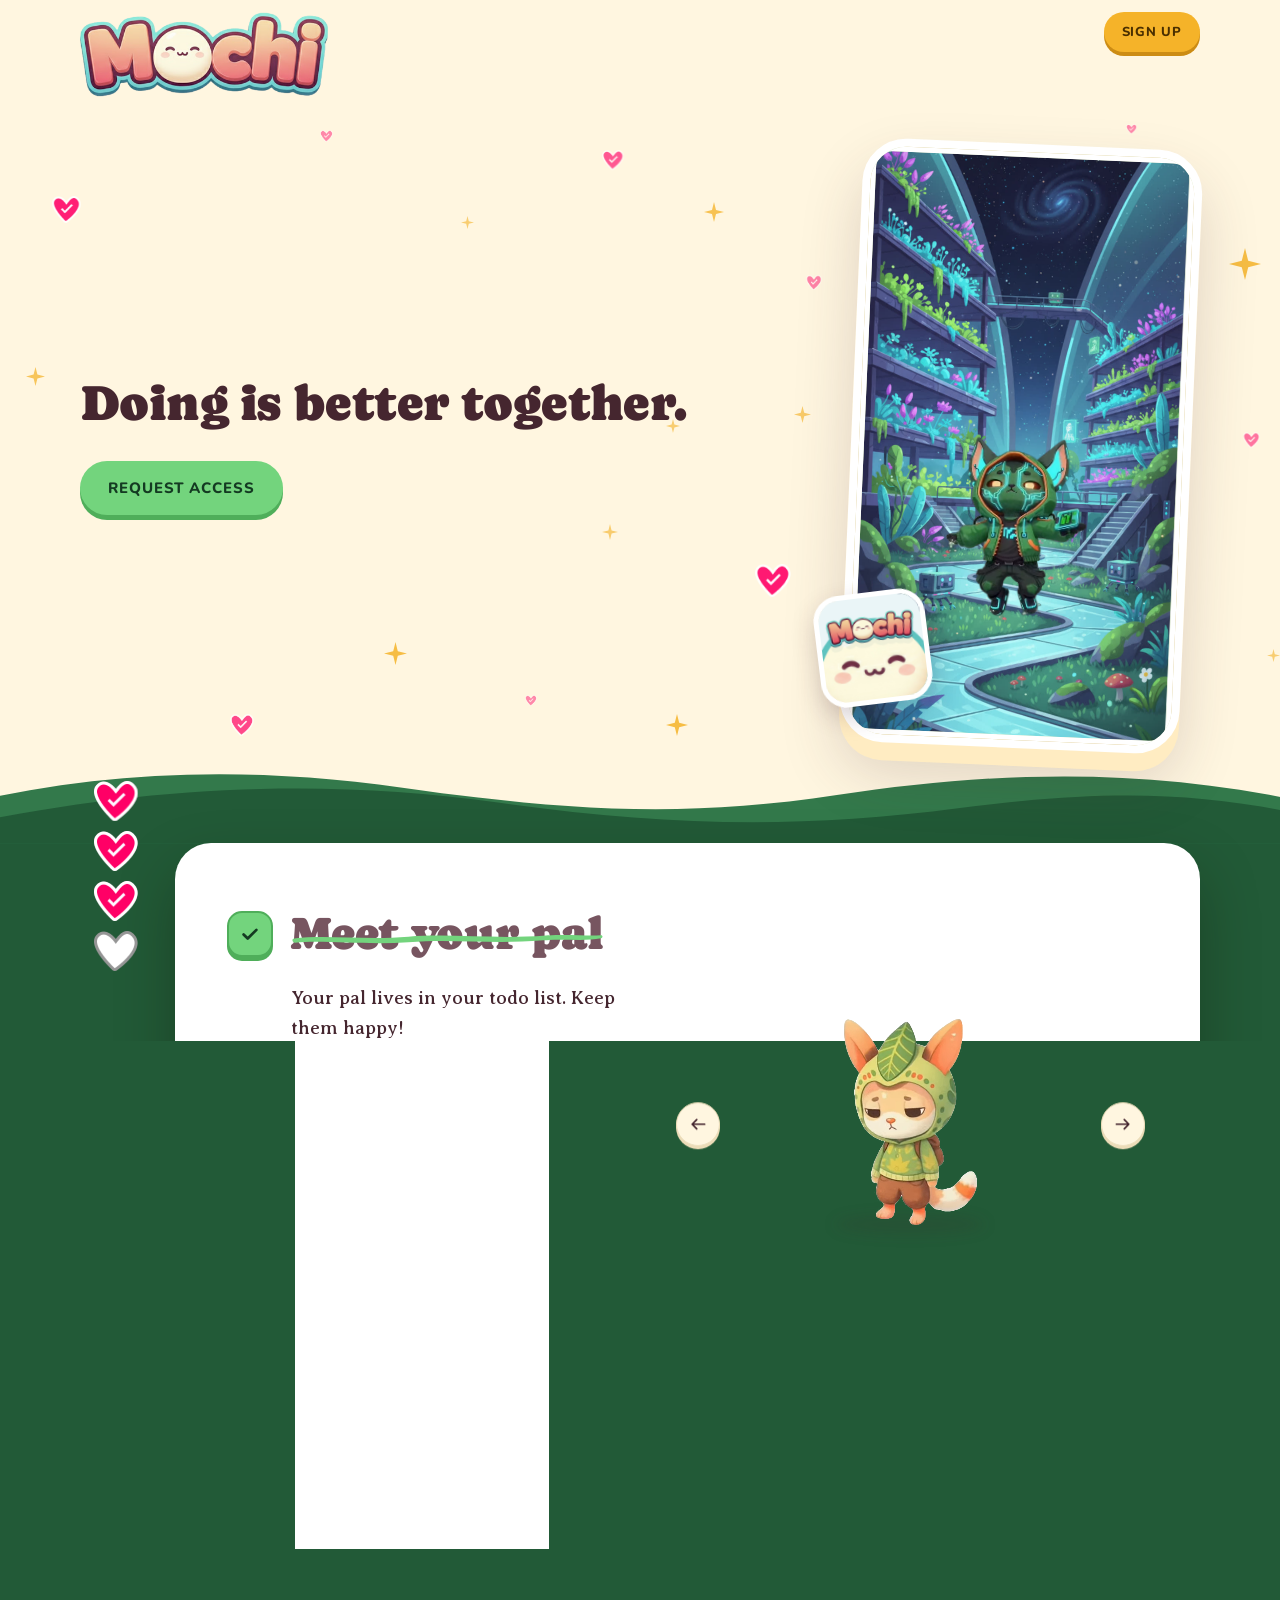
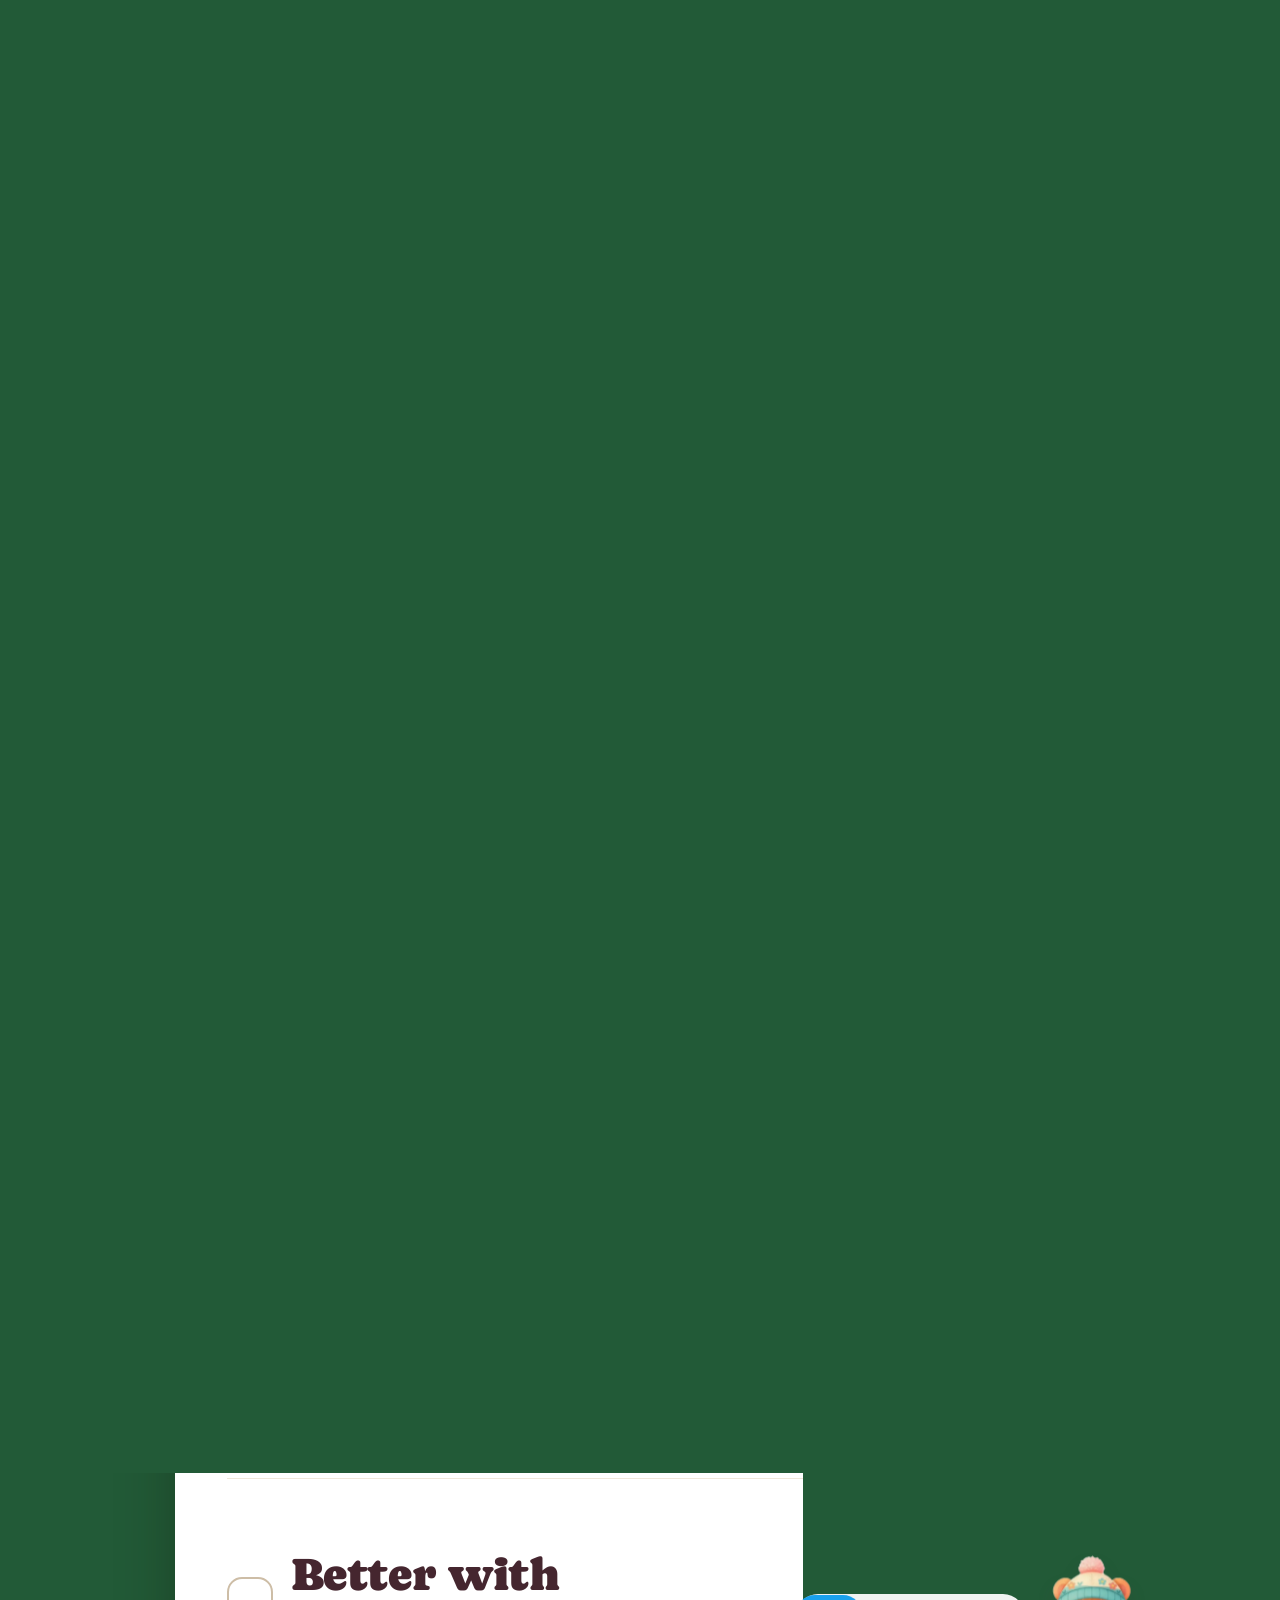
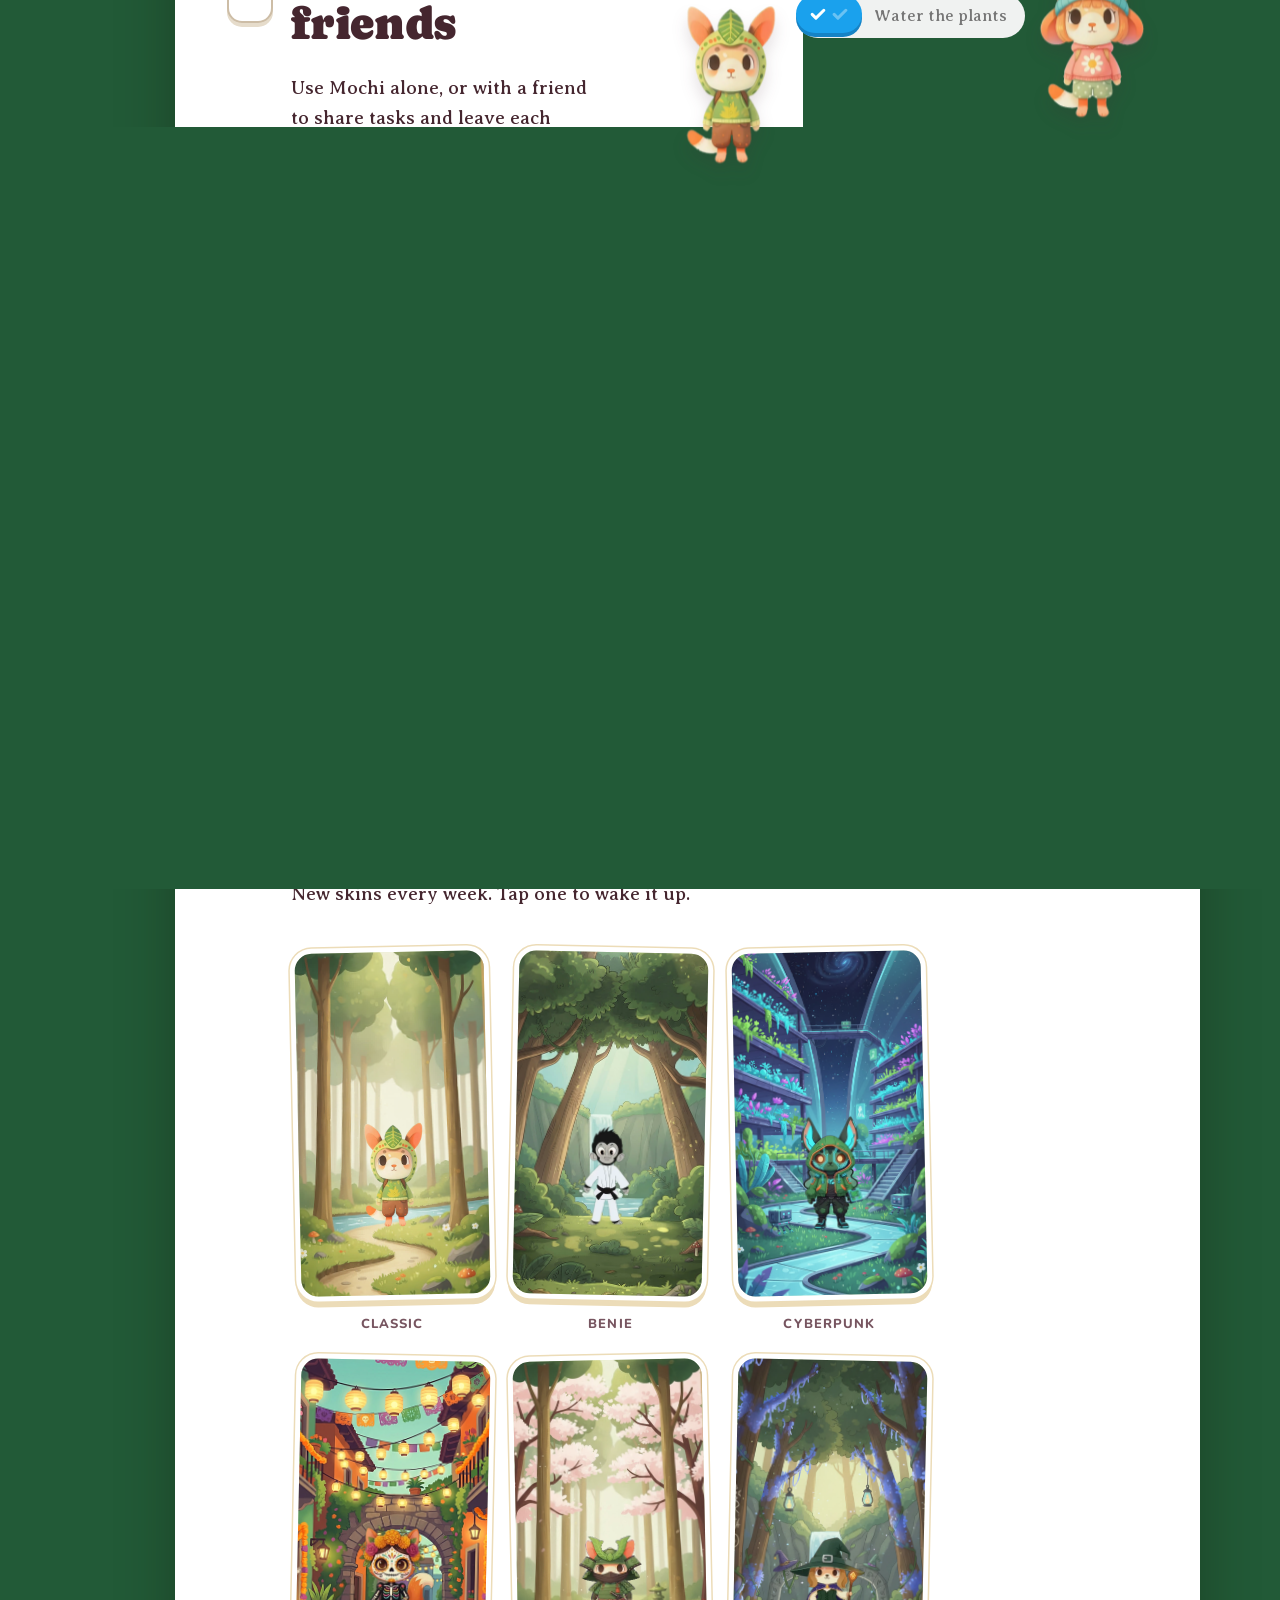
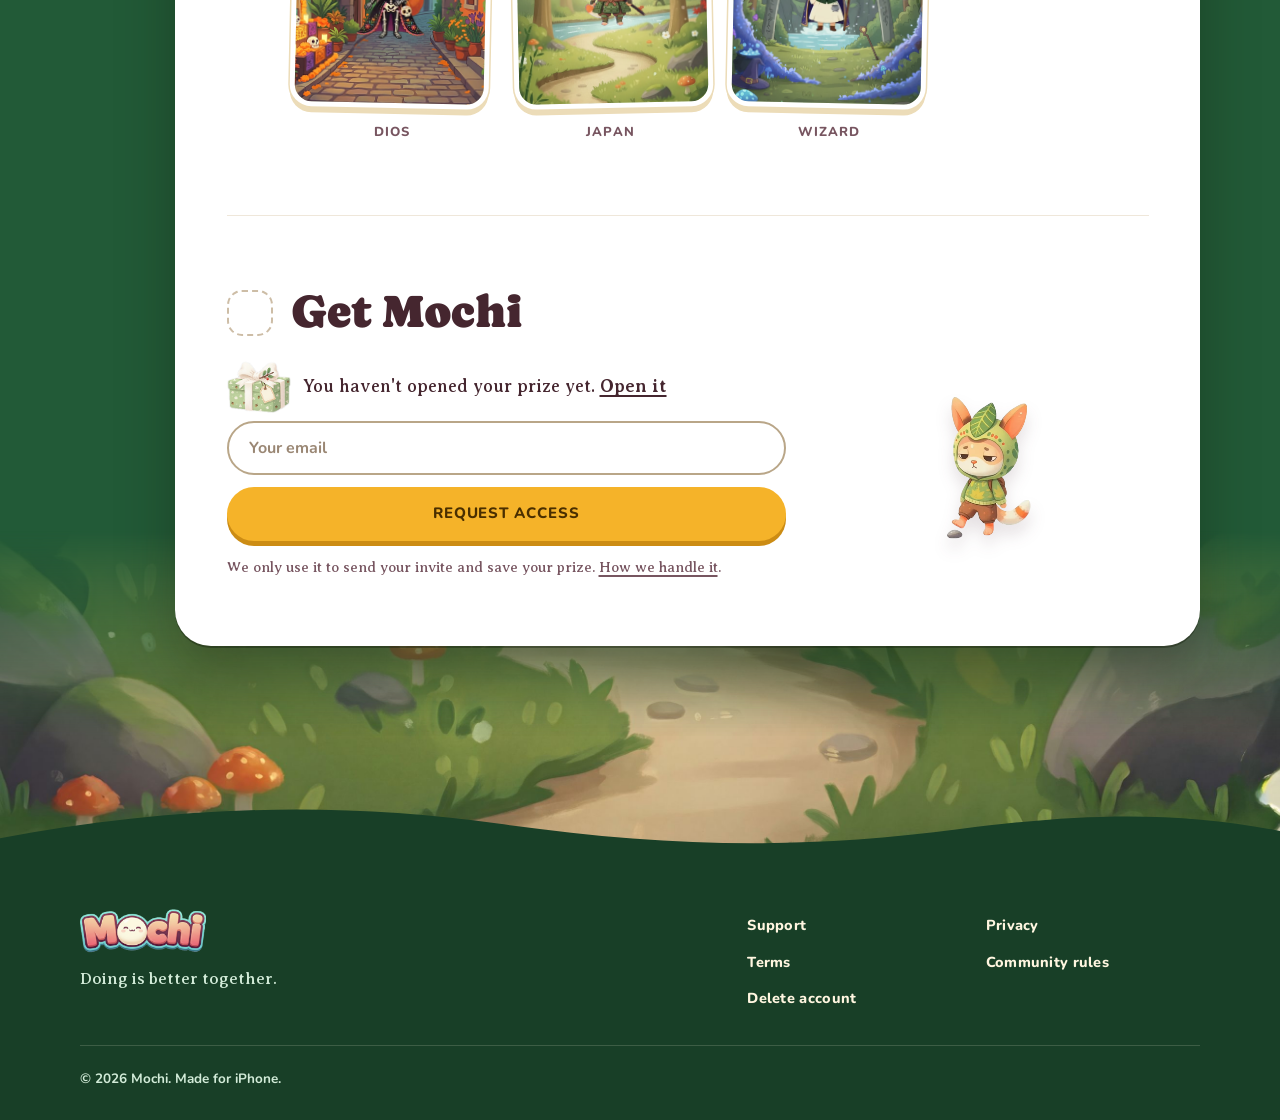
==== commit 283effd3: "Publish 2026-11-20 14:24" ====
--- a/index.html
+++ b/index.html
@@ -91,7 +91,7 @@
              headline is hidden there). --><div class="cta cta-under"><a class="btn " href="/#get" data-request-access>Request access</a></div></div></div></section><section class="floor" id="list" aria-label="What Mochi does, as a todo list"><div class="hill" aria-hidden="true" data-astro-cid-fsosadq3><svg viewBox="0 0 1440 90" preserveAspectRatio="none" data-astro-cid-fsosadq3><path fill="var(--moss-light)" d="M0 46C150 12 300 6 470 30c170 24 300 34 470 8 170-26 330-30 500 6V90H0z" data-astro-cid-fsosadq3></path></svg><svg viewBox="0 0 1440 90" preserveAspectRatio="none" data-astro-cid-fsosadq3><path fill="var(--moss)" d="M0 62C200 26 380 22 560 46c180 24 330 30 520 6 150-19 250-18 360 2V90H0z" data-astro-cid-fsosadq3></path></svg></div><div class="floor-in"><div class="wrap grid"><aside class="rail" aria-label="Hearts earned by reading this page"><ol class="hearts" id="hearts"><li><img src="/images/app/heart-empty.png" alt="" width="44" height="40"><img class="full" src="/images/app/heart-full.png" alt="" width="44" height="40"></li><li><img src="/images/app/heart-empty.png" alt="" width="44" height="40"><img class="full" src="/images/app/heart-full.png" alt="" width="44" height="40"></li><li><img src="/images/app/heart-empty.png" alt="" width="44" height="40"><img class="full" src="/images/app/heart-full.png" alt="" width="44" height="40"></li><li><img src="/images/app/heart-empty.png" alt="" width="44" height="40"><img class="full" src="/images/app/heart-full.png" alt="" width="44" height="40"></li><li><img src="/images/app/heart-empty.png" alt="" width="44" height="40"><img class="full" src="/images/app/heart-full.png" alt="" width="44" height="40"></li><li><img src="/images/app/heart-empty.png" alt="" width="44" height="40"><img class="full" src="/images/app/heart-full.png" alt="" width="44" height="40"></li><li><img src="/images/app/heart-empty.png" alt="" width="44" height="40"><img class="full" src="/images/app/heart-full.png" alt="" width="44" height="40"></li></ol><button class="rail-gift" id="rail-gift" type="button" hidden aria-label="Open the present"><img src="/images/app/present.png" alt="" width="162" height="131"></button></aside><div class="sheet"><ol class="tasks"><li class="task" id="meet" data-task><div class="task-head"><button class="box" type="button" aria-pressed="false" aria-label="Meet your pal: mark as done"><svg class="icon " width="22" height="22" viewBox="0 0 24 24" fill="none" stroke="currentColor" stroke-width="2" stroke-linecap="round" stroke-linejoin="round" aria-hidden="true" focusable="false"><path d="M5 12.5l4.5 4.5L19 7.5"></path></svg></button><h2 class="task-title"><span class="ink">Meet your pal</span><span class="mark" aria-hidden="true"><span>Meet your pal</span></span></h2></div><div class="task-body"><div class="task-say"><p>Your pal lives in your todo list. Keep them happy!</p></div><div class="task-show"><div class="mood" id="mood"><div class="mood-stage"><p class="bubble" id="mood-say" aria-live="polite">Got anything for us to do?</p><img class="mood-pal" id="mood-still" src="/pals/classic/guy-bored.webp" alt="" style="--ar:0.8828;--k:1"><video class="mood-pal" id="mood-video" muted loop playsinline preload="none" aria-hidden="true"></video><button class="pal-flip prev" id="pal-prev" type="button" aria-label="Previous pal"><svg class="icon " width="20" height="20" viewBox="0 0 24 24" fill="none" stroke="currentColor" stroke-width="2" stroke-linecap="round" stroke-linejoin="round" aria-hidden="true" focusable="false"><path d="M4 12h15M13.500 6.500L19 12l-5.500 5.500"></path></svg></button><button class="pal-flip next" id="pal-next" type="button" aria-label="Next pal"><svg class="icon " width="20" height="20" viewBox="0 0 24 24" fill="none" stroke="currentColor" stroke-width="2" stroke-linecap="round" stroke-linejoin="round" aria-hidden="true" focusable="false"><path d="M4 12h15M13.500 6.500L19 12l-5.500 5.500"></path></svg></button></div><div class="mood-list"><p class="label mood-day" id="mood-day">Today</p><ul id="mood-items" aria-label="Your tasks in this demo"></ul><div class="mood-actions"><span class="mood-add-wrap"><p class="mood-empty" id="mood-empty">Nothing on the list.</p><button class="btn small" id="mood-add" type="button"><svg class="icon " width="16" height="16" viewBox="0 0 24 24" fill="none" stroke="currentColor" stroke-width="2" stroke-linecap="round" stroke-linejoin="round" aria-hidden="true" focusable="false"><path d="M12 5v14M5 12h14"></path></svg> Add a task</button></span><button class="btn small quiet" id="mood-skip" type="button"><svg class="icon " width="16" height="16" viewBox="0 0 24 24" fill="none" stroke="currentColor" stroke-width="2" stroke-linecap="round" stroke-linejoin="round" aria-hidden="true" focusable="false"><path d="M19.500 14.200A7.800 7.800 0 0 1 9.800 4.500a7.800 7.800 0 1 0 9.700 9.700z"></path></svg> Skip a day</button></div></div></div></div></div></li><li class="task" id="week" data-task><div class="task-head"><button class="box" type="button" aria-pressed="false" aria-label="Plan your week: mark as done"><svg class="icon " width="22" height="22" viewBox="0 0 24 24" fill="none" stroke="currentColor" stroke-width="2" stroke-linecap="round" stroke-linejoin="round" aria-hidden="true" focusable="false"><path d="M5 12.5l4.5 4.5L19 7.5"></path></svg></button><h2 class="task-title"><span class="ink">Plan your week</span><span class="mark" aria-hidden="true"><span>Plan your week</span></span></h2></div><div class="task-body"><div class="task-say"><p>Pick the days for each repeating task.</p></div><div class="task-show"><div class="shots"><figure><div class="shot"><img src="/images/screens/add.jpg" width="540" height="1174" loading="lazy" alt="Mochi's Add To-Do screen. The task “Go to the gym” is set to reoccurring on Monday, Wednesday and Friday."></div><figcaption>Pick the days.</figcaption></figure><figure><div class="shot"><img src="/images/screens/todo.jpg" width="540" height="1174" loading="lazy" alt="Mochi's Todo screen showing Sunday's four tasks. “Fix the bike” has a small flame because it was missed the day before; “Call mom” is ticked."></div><figcaption>Get reminders when you miss tasks.</figcaption></figure></div></div></div></li><li class="task" id="queue" data-task><div class="task-head"><button class="box" type="button" aria-pressed="false" aria-label="Empty your head: mark as done"><svg class="icon " width="22" height="22" viewBox="0 0 24 24" fill="none" stroke="currentColor" stroke-width="2" stroke-linecap="round" stroke-linejoin="round" aria-hidden="true" focusable="false"><path d="M5 12.5l4.5 4.5L19 7.5"></path></svg></button><h2 class="task-title"><span class="ink">Empty your head</span><span class="mark" aria-hidden="true"><span>Empty your head</span></span></h2></div><div class="task-body"><div class="task-say"><p>Put misc tasks in the Backlog, and Mochi can automatically spread them over your quiet days.</p></div><div class="task-show"><div class="drop" id="drop"><div class="shot" role="img" aria-label="Mochi's Todo screen filling up with five tasks from the Backlog: Renew passport, Clean the oven, Send the gift, Sort the photos, Fix the tap."><img class="drop-base" src="/images/screens/todo-empty.jpg" alt="" width="540" height="1174" loading="lazy"><img class="drop-row" src="/images/screens/row1.jpg" alt="" loading="lazy" style="left:5.39%;top:17.773%;width:88.806%;height:6.064%"><img class="drop-row" src="/images/screens/row2.jpg" alt="" loading="lazy" style="left:5.39%;top:24.409%;width:88.806%;height:6.064%"><img class="drop-row" src="/images/screens/row3.jpg" alt="" loading="lazy" style="left:5.39%;top:31.045%;width:88.806%;height:6.064%"><img class="drop-row" src="/images/screens/row4.jpg" alt="" loading="lazy" style="left:5.39%;top:37.681%;width:88.806%;height:6.064%"><img class="drop-row" src="/images/screens/row5.jpg" alt="" loading="lazy" style="left:5.39%;top:44.317%;width:88.806%;height:6.064%"></div></div></div></div></li><li class="task" id="partner" data-task><div class="task-head"><button class="box" type="button" aria-pressed="false" aria-label="Better with friends: mark as done"><svg class="icon " width="22" height="22" viewBox="0 0 24 24" fill="none" stroke="currentColor" stroke-width="2" stroke-linecap="round" stroke-linejoin="round" aria-hidden="true" focusable="false"><path d="M5 12.5l4.5 4.5L19 7.5"></path></svg></button><h2 class="task-title"><span class="ink">Better with friends</span><span class="mark" aria-hidden="true"><span>Better with friends</span></span></h2></div><div class="task-body"><div class="task-say"><p>Use Mochi alone, or with a friend to share tasks and leave each other notes.</p></div><div class="task-show"><div class="pair"><img class="pair-pal" id="pair-you" src="/pals/classic/shelf.webp" alt="" width="480" height="864" loading="lazy"><div class="pair-mid"><!-- A shared task, as the app draws it: two checks, your friend's (done) and yours (faded).
                        Tick it and the row flips over, like a card, to the note your friend left you. --><div class="pair-card" id="pair-card"><div class="pair-flip" id="pair-flip"><div class="pair-face pair-front"><p class="pair-task" id="pair-task"><button class="sbox" id="pair-tick" type="button" aria-pressed="false" aria-label="Water the plants. Your friend did it. Tick it too."><span class="sbox-friend"><svg width="20" height="20" viewBox="0 0 24 24" fill="none" stroke="currentColor" stroke-width="3.6" stroke-linecap="round" stroke-linejoin="round" aria-hidden="true"><path d="M5 12.5l4.5 4.5L19 7.5"></path></svg></span><span class="sbox-you"><svg width="20" height="20" viewBox="0 0 24 24" fill="none" stroke="currentColor" stroke-width="3.6" stroke-linecap="round" stroke-linejoin="round" aria-hidden="true"><path d="M5 12.5l4.5 4.5L19 7.5"></path></svg></span></button><span>Water the plants</span></p></div><button class="pair-face pair-back" id="pair-note" type="button" tabindex="-1" aria-hidden="true" aria-label="A note from your friend: Proud of you today. Tap to turn it back."><span class="pair-from"><img src="/images/app/heart-full.png" alt="" width="44" height="40" loading="lazy"> From your friend</span><span class="pair-words">Proud of you today.</span></button></div><span class="pair-burst" id="pair-burst" aria-hidden="true"></span></div><button class="pair-gift" id="pair-gift" type="button" aria-expanded="false" aria-controls="pair-card" aria-label="Open the note from your friend"><img src="/images/app/present.png" alt="" width="162" height="131" loading="lazy"></button></div><img class="pair-pal" id="pair-friend" src="/images/app/girl-calm.webp" alt="" width="480" height="864" loading="lazy"></div></div></div></li><li class="task" id="hearts-task" data-task><div class="task-head"><button class="box" type="button" aria-pressed="false" aria-label="Claim your prize: mark as done"><svg class="icon " width="22" height="22" viewBox="0 0 24 24" fill="none" stroke="currentColor" stroke-width="2" stroke-linecap="round" stroke-linejoin="round" aria-hidden="true" focusable="false"><path d="M5 12.5l4.5 4.5L19 7.5"></path></svg></button><h2 class="task-title"><span class="ink">Claim your prize</span><span class="mark" aria-hidden="true"><span>Claim your prize</span></span></h2></div><div class="task-body"><div class="task-say"><p>Earn Mochi Bucks by finishing tasks, get skins.</p></div><div class="task-show"><div class="earned"><div class="crystal-stage" id="crystal-stage" data-roll="https://eepvspirsftjqhtxdshv.supabase.co/functions/v1/crystal-roll"><canvas aria-hidden="true"></canvas><span class="crystal-hearts" id="crystal-hearts" aria-hidden="true"><span class="crystal-heart"><img src="/images/app/heart-empty.png" alt="" width="44" height="40" loading="lazy"><img class="full" src="/images/app/heart-full.png" alt="" width="44" height="40" loading="lazy"></span><span class="crystal-heart"><img src="/images/app/heart-empty.png" alt="" width="44" height="40" loading="lazy"><img class="full" src="/images/app/heart-full.png" alt="" width="44" height="40" loading="lazy"></span><span class="crystal-heart"><img src="/images/app/heart-empty.png" alt="" width="44" height="40" loading="lazy"><img class="full" src="/images/app/heart-full.png" alt="" width="44" height="40" loading="lazy"></span></span><span class="crystal-pill" id="crystal-pill"><img src="/images/app/coin.png" alt="" width="100" height="93" loading="lazy"><b id="crystal-bucks" aria-label="Mochi Bucks">0</b></span><button class="crystal-hit" id="crystal-hit" type="button" disabled aria-label="Open the crystal to win Mochi Bucks and hearts"></button><p class="crystal-total" id="crystal-total" hidden><img src="/images/app/coin.png" alt="" width="100" height="93"><b id="crystal-total-n">0</b><span>Mochi Bucks</span></p><!-- Until it is claimed, the win waits wrapped in a present (public/js/crystal.js). --><a class="crystal-present" id="crystal-present" href="#get" data-request-access hidden aria-label="Your present. Sign up below to claim it."><img src="/images/app/present.png" alt="" width="162" height="131" loading="lazy"></a><p class="crystal-hint" aria-live="polite">Tap to win a prize. What's inside?</p></div><div class="crystal-win" id="crystal-win" hidden role="status"><span class="win-fx" aria-hidden="true"><i style="--i:0"></i><i style="--i:1"></i><i style="--i:2"></i><i style="--i:3"></i><i style="--i:4"></i><i style="--i:5"></i><i style="--i:6"></i><i style="--i:7"></i><i style="--i:8"></i><i style="--i:9"></i><i style="--i:10"></i><i style="--i:11"></i></span><p class="crystal-win-head" id="crystal-win-head">Claim your prize</p><p id="crystal-win-text" hidden></p><a class="btn gold crystal-claim" id="crystal-claim" href="#get" data-request-access>Sign up <b class="crystal-left" id="crystal-left" aria-label="time left">60:00</b></a></div></div></div></div></li><li class="task" id="worlds" data-task><div class="task-head"><button class="box" type="button" aria-pressed="false" aria-label="Dress up your pal: mark as done"><svg class="icon " width="22" height="22" viewBox="0 0 24 24" fill="none" stroke="currentColor" stroke-width="2" stroke-linecap="round" stroke-linejoin="round" aria-hidden="true" focusable="false"><path d="M5 12.5l4.5 4.5L19 7.5"></path></svg></button><h2 class="task-title"><span class="ink">Dress up your pal</span><span class="mark" aria-hidden="true"><span>Dress up your pal</span></span></h2></div><div class="task-body"><div class="task-say"><p>New skins every week. Tap one to wake it up.</p></div><div class="task-show"><ul class="shelf" id="shelf"><li><button class="world" type="button" data-base="/pals/classic/shelf" aria-label="Classic skin: play"><img class="world-bg" src="/pals/bg/classic.jpg" alt="" width="830" height="1800" loading="lazy"><img class="world-pal" src="/pals/classic/shelf.webp" alt="" loading="lazy" style="--ar:0.5556;--k:1"></button><span class="label">Classic</span></li><li><button class="world" type="button" data-base="/pals/bennie/shelf" aria-label="Benie skin: play"><img class="world-bg" src="/pals/bg/bennie.jpg" alt="" width="830" height="1800" loading="lazy"><img class="world-pal" src="/pals/bennie/shelf.webp" alt="" loading="lazy" style="--ar:1;--k:1"></button><span class="label">Benie</span></li><li><button class="world" type="button" data-base="/pals/cyberpunk/shelf" aria-label="Cyberpunk skin: play"><img class="world-bg" src="/pals/bg/cyberpunk.jpg" alt="" width="830" height="1800" loading="lazy"><img class="world-pal" src="/pals/cyberpunk/shelf.webp" alt="" loading="lazy" style="--ar:1;--k:1"></button><span class="label">Cyberpunk</span></li><li><button class="world" type="button" data-base="/pals/dios/shelf" aria-label="Dios skin: play"><img class="world-bg" src="/pals/bg/dios.jpg" alt="" width="830" height="1800" loading="lazy"><img class="world-pal" src="/pals/dios/shelf.webp" alt="" loading="lazy" style="--ar:1;--k:1"></button><span class="label">Dios</span></li><li><button class="world" type="button" data-base="/pals/japan/shelf" aria-label="Japan skin: play"><img class="world-bg" src="/pals/bg/japan.jpg" alt="" width="830" height="1800" loading="lazy"><img class="world-pal" src="/pals/japan/shelf.webp" alt="" loading="lazy" style="--ar:1;--k:1"></button><span class="label">Japan</span></li><li><button class="world" type="button" data-base="/pals/wizard/shelf" aria-label="Wizard skin: play"><img class="world-bg" src="/pals/bg/wizard.jpg" alt="" width="830" height="1800" loading="lazy"><img class="world-pal" src="/pals/wizard/shelf.webp" alt="" loading="lazy" style="--ar:1;--k:1"></button><span class="label">Wizard</span></li></ul></div></div></li><li class="task" id="get" data-task data-locked><div class="task-head"><button class="box" type="button" aria-pressed="false" aria-label="Get Mochi: mark as done" disabled><svg class="icon " width="22" height="22" viewBox="0 0 24 24" fill="none" stroke="currentColor" stroke-width="2" stroke-linecap="round" stroke-linejoin="round" aria-hidden="true" focusable="false"><path d="M5 12.5l4.5 4.5L19 7.5"></path></svg></button><h2 class="task-title"><span class="ink">Get Mochi</span><span class="mark" aria-hidden="true"><span>Get Mochi</span></span></h2></div><div class="task-body"><div class="task-say"></div><div class="task-show"><div class="get"><!-- The pal plays its clip (bored until you sign up, calm after); the still shows first and stays
                      when motion is reduced or the clip can't play. --><div class="get-stage" id="get-stage"><div class="get-pal" aria-hidden="true"><img class="get-pal-still" id="get-pal" src="/pals/classic/guy-bored.webp" alt="" width="768" height="870" loading="lazy"><video class="get-pal-clip" id="get-pal-clip" muted loop playsinline preload="none"></video></div></div><div class="get-do"><form class="access" id="access" novalidate><!-- The last heart (it fills when you sign up), next to the prize if one is waiting,
-                           and only then: the line is always the prize itself. --><div class="access-lead"><span class="get-heart" id="get-heart" aria-hidden="true"><img src="/images/app/heart-empty.png" alt="" width="44" height="40" loading="lazy"><img class="full" src="/images/app/heart-full.png" alt="" width="44" height="40" loading="lazy"></span><p class="access-bonus" id="access-bonus" hidden></p><!-- Never opened the crystal: the present that followed you down lands here, with a nudge. --><a class="get-gift" id="get-gift" href="#hearts-task" aria-label="Open your prize" hidden><img src="/images/app/present.png" alt="" width="162" height="131" loading="lazy"></a><p class="get-remind" id="get-remind" hidden>You haven't opened your prize yet. <a href="#hearts-task">Open it</a></p></div><label class="sr-only" for="access-email">Your email</label><div class="access-row"><input id="access-email" name="email" type="email" inputmode="email" autocomplete="email" autocapitalize="off" spellcheck="false" placeholder="Your email" maxlength="254" required><input class="access-trap" name="website" type="text" tabindex="-1" autocomplete="off" aria-hidden="true"><button class="btn gold" type="submit" id="access-go">Request access</button></div><p class="access-msg" id="access-msg" role="status" aria-live="polite"></p><p class="access-fine">We only use it to send your invite and save your prize. <a href="/privacy/#website">How we handle it</a>.</p></form></div></div></div></div></li></ol></div></div><div class="floor-art" aria-hidden="true"><div class="hill" aria-hidden="true" data-astro-cid-fsosadq3><svg viewBox="0 0 1440 90" preserveAspectRatio="none" data-astro-cid-fsosadq3><path fill="var(--moss-deep)" d="M0 62C200 26 380 22 560 46c180 24 330 30 520 6 150-19 250-18 360 2V90H0z" data-astro-cid-fsosadq3></path></svg></div></div></div></section><div class="claim-bar" id="claim-bar" hidden><a class="btn gold" id="claim-bar-btn" href="#get">Sign up <b class="crystal-left" id="claim-bar-left">10:00.000</b></a></div><div class="present-dock" id="present-dock" hidden><p class="present-say" aria-hidden="true">Don't forget to claim me by signing up below!</p><a class="present-dock-gift" href="#get" aria-label="Your present. Sign up below to claim it."><img src="/images/app/present.png" alt="" width="162" height="131"></a></div><script src="/js/delight.js?v=mwl1duoc" defer></script><script src="/js/lottie_light.min.js" defer></script><script src="/js/coinpile.js?v=mwl1duoc" defer></script><script src="/js/crystal.js?v=mwl1duoc" defer></script></main><footer class="site-footer" data-astro-cid-jo6i4kqk><div class="ground" data-astro-cid-jo6i4kqk><div class="wrap inner" data-astro-cid-jo6i4kqk><div class="who" data-astro-cid-jo6i4kqk><img src="/images/logotype.png" alt="Mochi" width="126" height="44" data-astro-cid-jo6i4kqk><p id="foot-line" data-astro-cid-jo6i4kqk>Doing is better together.</p></div><nav aria-label="Footer" data-astro-cid-jo6i4kqk><ul data-astro-cid-jo6i4kqk><li data-astro-cid-jo6i4kqk><a href="/support/" data-astro-cid-jo6i4kqk>Support</a></li><li data-astro-cid-jo6i4kqk><a href="/privacy/" data-astro-cid-jo6i4kqk>Privacy</a></li><li data-astro-cid-jo6i4kqk><a href="/eula/" data-astro-cid-jo6i4kqk>Terms</a></li><li data-astro-cid-jo6i4kqk><a href="/community/" data-astro-cid-jo6i4kqk>Community rules</a></li><li data-astro-cid-jo6i4kqk><a href="/delete-account/" data-astro-cid-jo6i4kqk>Delete account</a></li></ul></nav><p class="fine" data-astro-cid-jo6i4kqk>© 2026 Mochi. Made for iPhone.</p></div></div></footer></body></html><script>(function(){const lines = {"idle":["Tiny steps still count!","I like it here with you.","Today feels like a good day."],"bored":["Got anything for us to do?","Sooo bored… add a task?","My paws are itching to help."],"overwhelmed":["Phew, that's a big pile…","One at a time. We've got this.","Deep breath with me?"],"taskDone":["Yay! One down!","Look at you go!","Done and dusted!"],"overwhelmedTaskDone":["One less! I can breathe again.","Ahh, lighter already. Thank you!"],"calmAgain":["All caught up. So calm now!","We did it! Calm day unlocked."]};
+                           and only then: the line is always the prize itself. --><div class="access-lead"><span class="get-heart" id="get-heart" aria-hidden="true"><img src="/images/app/heart-empty.png" alt="" width="44" height="40" loading="lazy"><img class="full" src="/images/app/heart-full.png" alt="" width="44" height="40" loading="lazy"></span><p class="access-bonus" id="access-bonus" hidden></p><!-- Never opened the crystal: the present that followed you down lands here, with a nudge. --><a class="get-gift" id="get-gift" href="#hearts-task" aria-label="Open your prize" hidden><img src="/images/app/present.png" alt="" width="162" height="131" loading="lazy"></a><p class="get-remind" id="get-remind" hidden>You haven't opened your prize yet. <a href="#hearts-task">Open it</a></p></div><label class="sr-only" for="access-email">Your email</label><div class="access-row"><input id="access-email" name="email" type="email" inputmode="email" autocomplete="email" autocapitalize="off" spellcheck="false" placeholder="Your email" maxlength="254" required><input class="access-trap" name="website" type="text" tabindex="-1" autocomplete="off" aria-hidden="true"><button class="btn gold" type="submit" id="access-go">Request access</button></div><p class="access-msg" id="access-msg" role="status" aria-live="polite"></p><p class="access-fine">We only use it to send your invite and save your prize. <a href="/privacy/#website">How we handle it</a>.</p></form></div></div></div></div></li></ol></div></div><div class="floor-art" aria-hidden="true"><div class="hill" aria-hidden="true" data-astro-cid-fsosadq3><svg viewBox="0 0 1440 90" preserveAspectRatio="none" data-astro-cid-fsosadq3><path fill="var(--moss-deep)" d="M0 62C200 26 380 22 560 46c180 24 330 30 520 6 150-19 250-18 360 2V90H0z" data-astro-cid-fsosadq3></path></svg></div></div></div></section><div class="claim-bar" id="claim-bar" hidden><a class="btn gold" id="claim-bar-btn" href="#get">Sign up <b class="crystal-left" id="claim-bar-left">10:00.000</b></a></div><div class="present-dock" id="present-dock" hidden><p class="present-say" aria-hidden="true">Don't forget to claim me by signing up below!</p><a class="present-dock-gift" href="#get" aria-label="Your present. Sign up below to claim it."><img src="/images/app/present.png" alt="" width="162" height="131"></a></div><script src="/js/delight.js?v=mwpjr8r4" defer></script><script src="/js/lottie_light.min.js" defer></script><script src="/js/coinpile.js?v=mwpjr8r4" defer></script><script src="/js/crystal.js?v=mwpjr8r4" defer></script></main><footer class="site-footer" data-astro-cid-jo6i4kqk><div class="ground" data-astro-cid-jo6i4kqk><div class="wrap inner" data-astro-cid-jo6i4kqk><div class="who" data-astro-cid-jo6i4kqk><img src="/images/logotype.png" alt="Mochi" width="126" height="44" data-astro-cid-jo6i4kqk><p id="foot-line" data-astro-cid-jo6i4kqk>Doing is better together.</p></div><nav aria-label="Footer" data-astro-cid-jo6i4kqk><ul data-astro-cid-jo6i4kqk><li data-astro-cid-jo6i4kqk><a href="/support/" data-astro-cid-jo6i4kqk>Support</a></li><li data-astro-cid-jo6i4kqk><a href="/privacy/" data-astro-cid-jo6i4kqk>Privacy</a></li><li data-astro-cid-jo6i4kqk><a href="/eula/" data-astro-cid-jo6i4kqk>Terms</a></li><li data-astro-cid-jo6i4kqk><a href="/community/" data-astro-cid-jo6i4kqk>Community rules</a></li><li data-astro-cid-jo6i4kqk><a href="/delete-account/" data-astro-cid-jo6i4kqk>Delete account</a></li></ul></nav><p class="fine" data-astro-cid-jo6i4kqk>© 2026 Mochi. Made for iPhone.</p></div></div></footer></body></html><script>(function(){const lines = {"idle":["Tiny steps still count!","I like it here with you.","Today feels like a good day."],"bored":["Got anything for us to do?","Sooo bored… add a task?","My paws are itching to help."],"overwhelmed":["Phew, that's a big pile…","One at a time. We've got this.","Deep breath with me?"],"taskDone":["Yay! One down!","Look at you go!","Done and dusted!"],"overwhelmedTaskDone":["One less! I can breathe again.","Ahh, lighter already. Thank you!"],"calmAgain":["All caught up. So calm now!","We did it! Calm day unlocked."]};
 const ideas = ["Water the plants","Call mom","Fold the laundry","Buy oat milk","Reply to Sam","Book the dentist","Take out the trash","Stretch for ten minutes"];
 const demoPals = [{"skin":"classic","name":"Classic","bored":{"base":"/pals/classic/guy-bored","ar":0.8828,"k":1},"overwhelmed":{"base":"/pals/classic/guy-overwhelmed","ar":0.5556,"k":1},"idle":{"base":"/pals/classic/shelf","ar":0.5556,"k":1}},{"skin":"bennie","name":"Benie","bored":{"base":"/pals/bennie/guy-bored","ar":1,"k":1.5},"overwhelmed":{"base":"/pals/bennie/guy-overwhelmed","ar":1,"k":1},"idle":{"base":"/pals/bennie/shelf","ar":1,"k":1}},{"skin":"cyberpunk","name":"Cyberpunk","bored":{"base":"/pals/cyberpunk/guy-bored","ar":1,"k":1},"overwhelmed":{"base":"/pals/cyberpunk/guy-overwhelmed","ar":1,"k":1},"idle":{"base":"/pals/cyberpunk/shelf","ar":1,"k":1}},{"skin":"dios","name":"Dios","bored":{"base":"/pals/dios/girl-bored","ar":1,"k":1},"overwhelmed":{"base":"/pals/dios/girl-overwhelmed","ar":1,"k":1},"idle":{"base":"/pals/dios/shelf","ar":1,"k":1}},{"skin":"japan","name":"Japan","bored":{"base":"/pals/japan/guy-bored","ar":1,"k":1},"overwhelmed":{"base":"/pals/japan/guy-overwhelmed","ar":1,"k":1},"idle":{"base":"/pals/japan/shelf","ar":1,"k":1}},{"skin":"wizard","name":"Wizard","bored":{"base":"/pals/wizard/girl-bored","ar":1,"k":1},"overwhelmed":{"base":"/pals/wizard/girl-overwhelmed","ar":1,"k":1},"idle":{"base":"/pals/wizard/shelf","ar":1,"k":1}}];
 const brandPals = {"classic":{"bored":"/pals/classic/guy-bored","calm":"/pals/classic/shelf","friend":"/images/app/girl-calm.webp","calmK":1,"friendK":1},"cyberpunk":{"bored":"/pals/cyberpunk/guy-bored","calm":"/pals/cyberpunk/shelf","friend":"/pals/cyberpunk/girl-bored.webp","calmK":1,"friendK":1},"dios":{"bored":"/pals/dios/girl-bored","calm":"/pals/dios/shelf","friend":"/pals/dios/guy-bored.webp","calmK":1,"friendK":1},"japan":{"bored":"/pals/japan/guy-bored","calm":"/pals/japan/shelf","friend":"/pals/japan/girl-bored.webp","calmK":1,"friendK":1.5},"wizard":{"bored":"/pals/wizard/girl-bored","calm":"/pals/wizard/shelf","friend":"/pals/wizard/guy-bored.webp","calmK":1,"friendK":1},"bennie":{"bored":"/pals/bennie/guy-bored","calm":"/pals/bennie/shelf","friend":"/pals/bennie/girl-bored.webp","calmK":1,"friendK":1.5}};
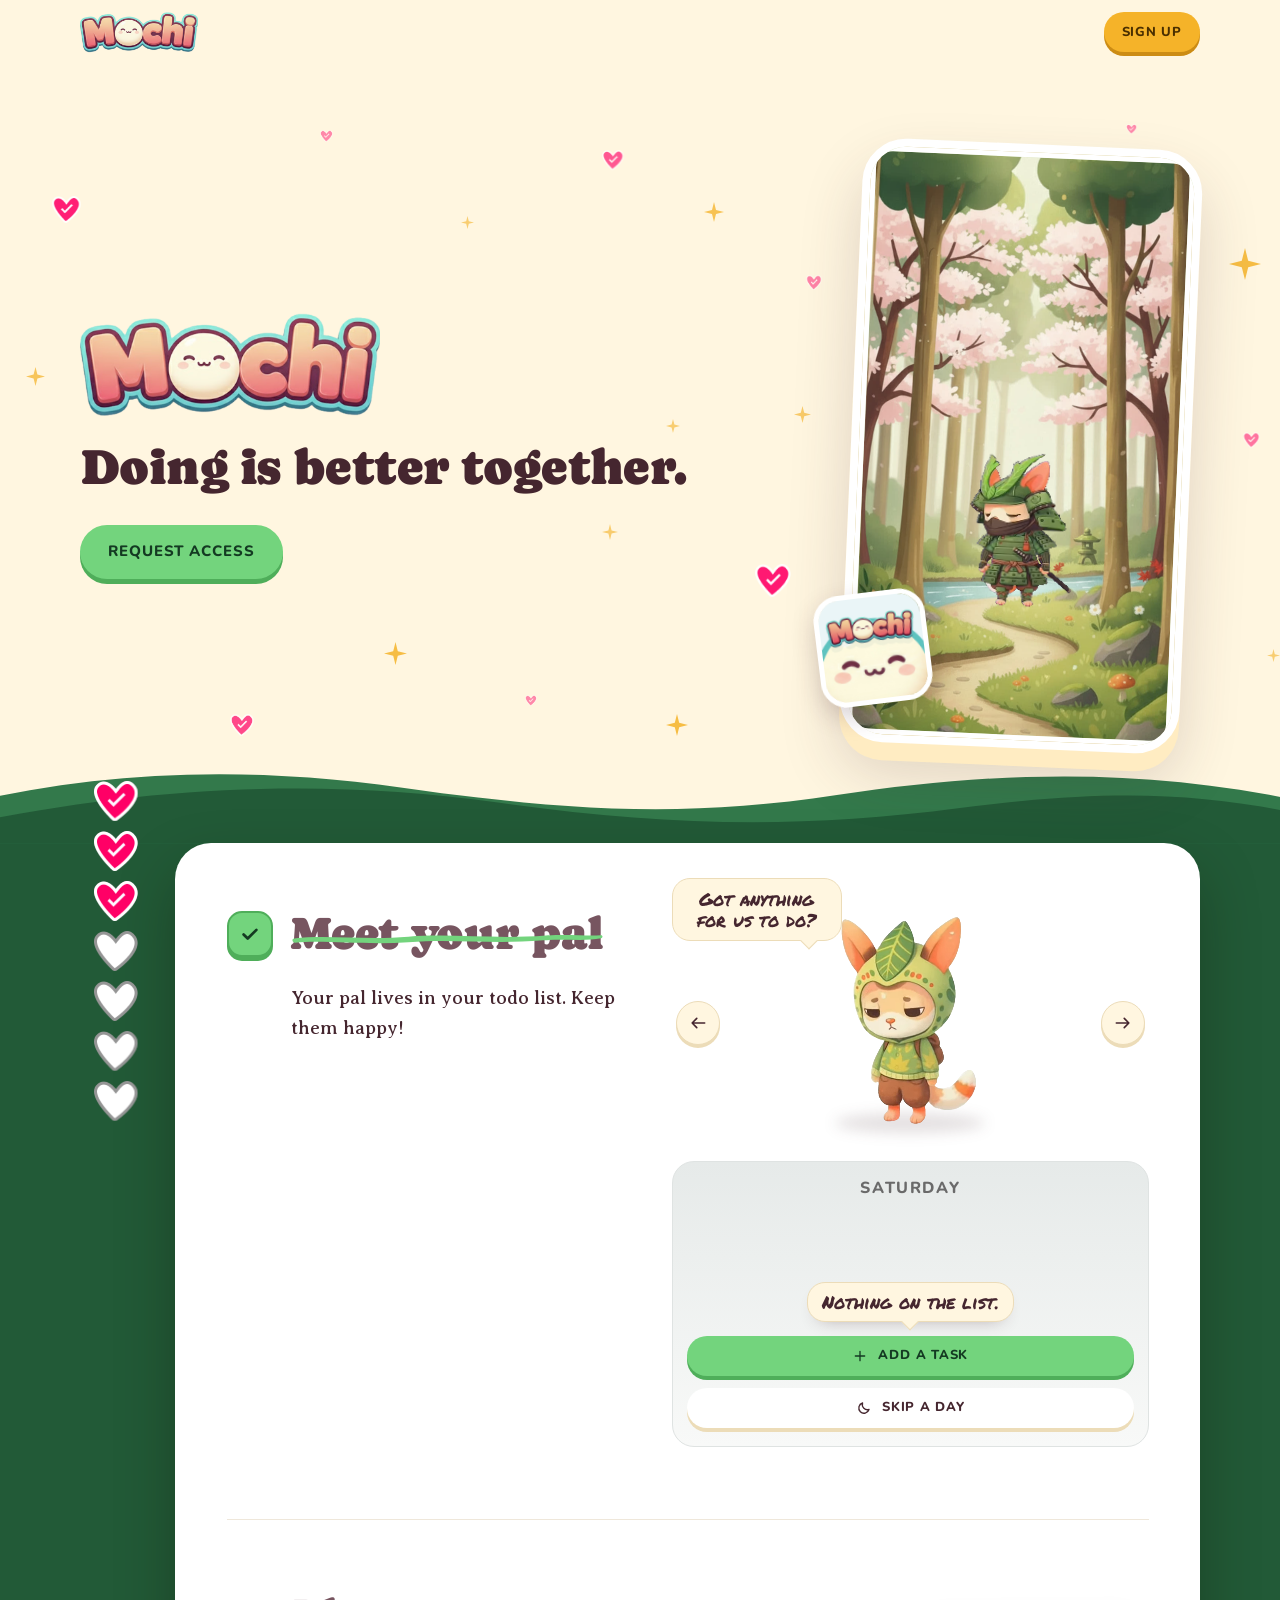
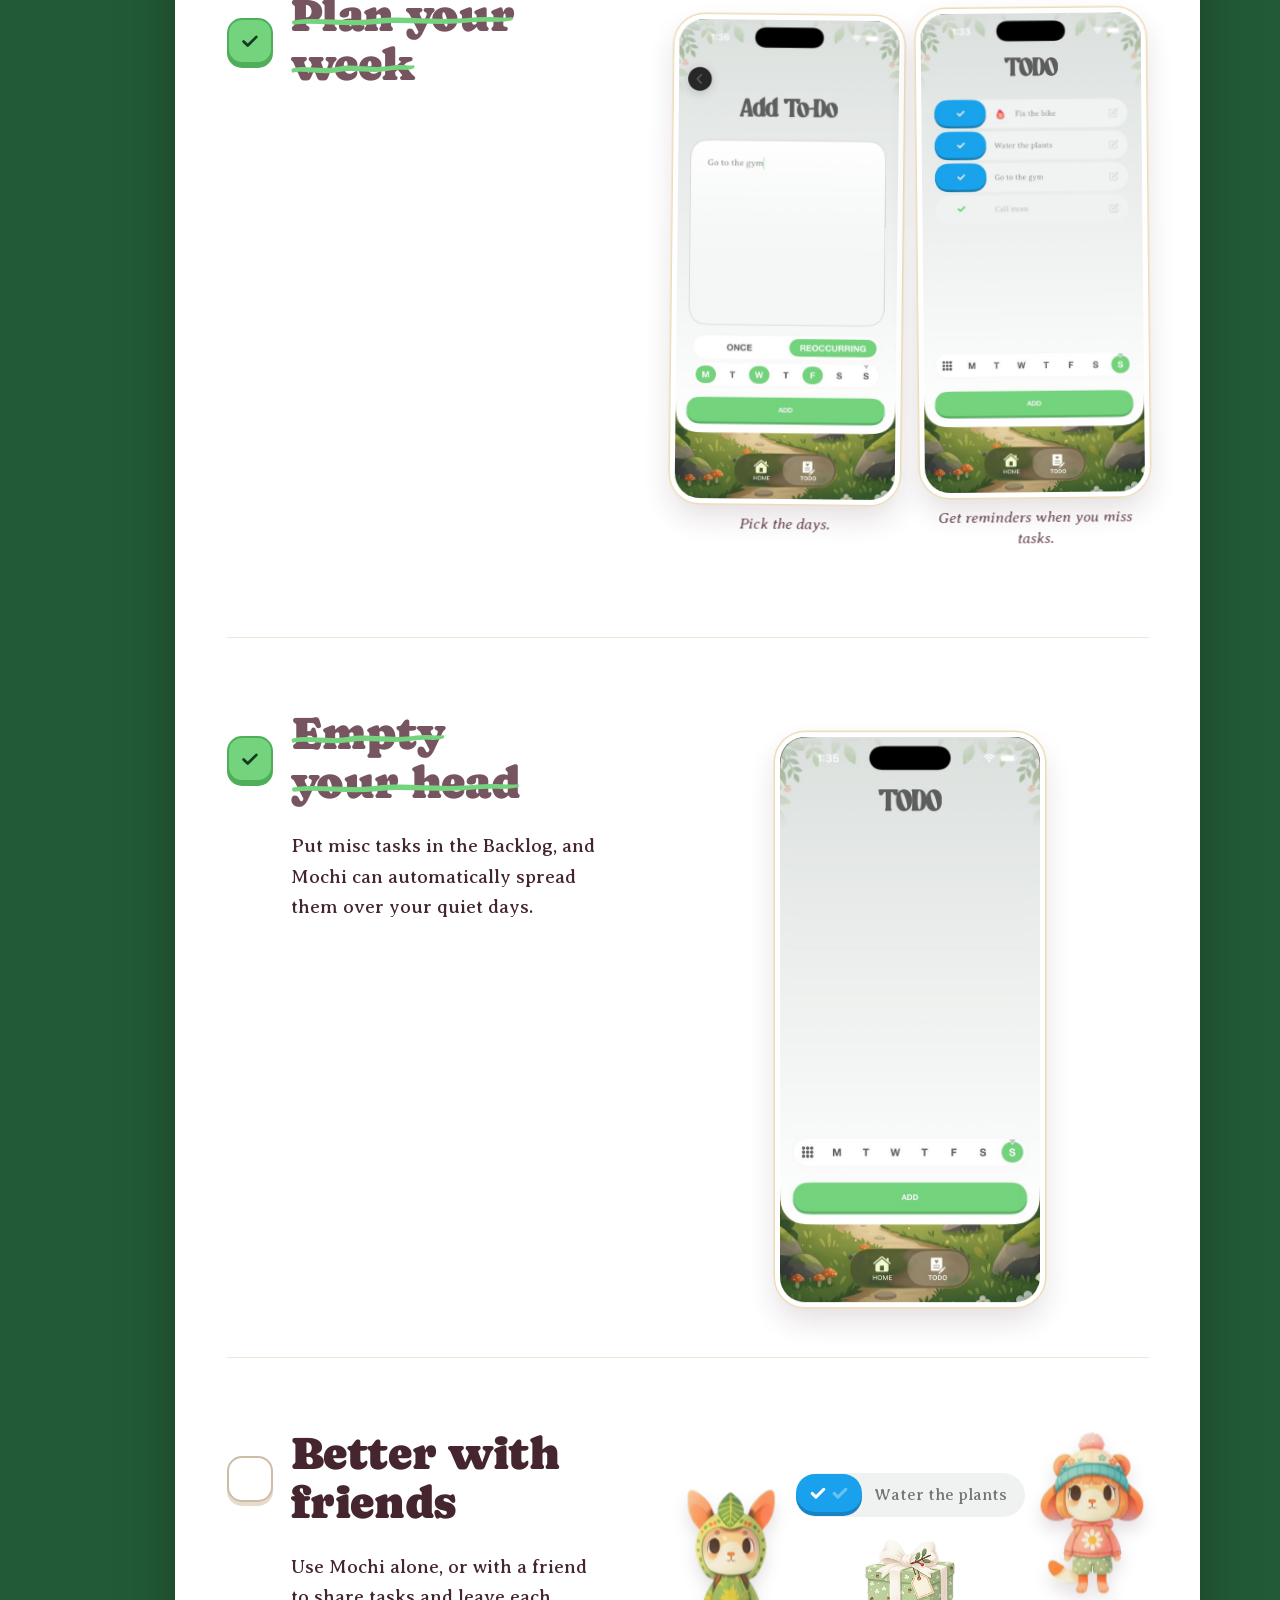
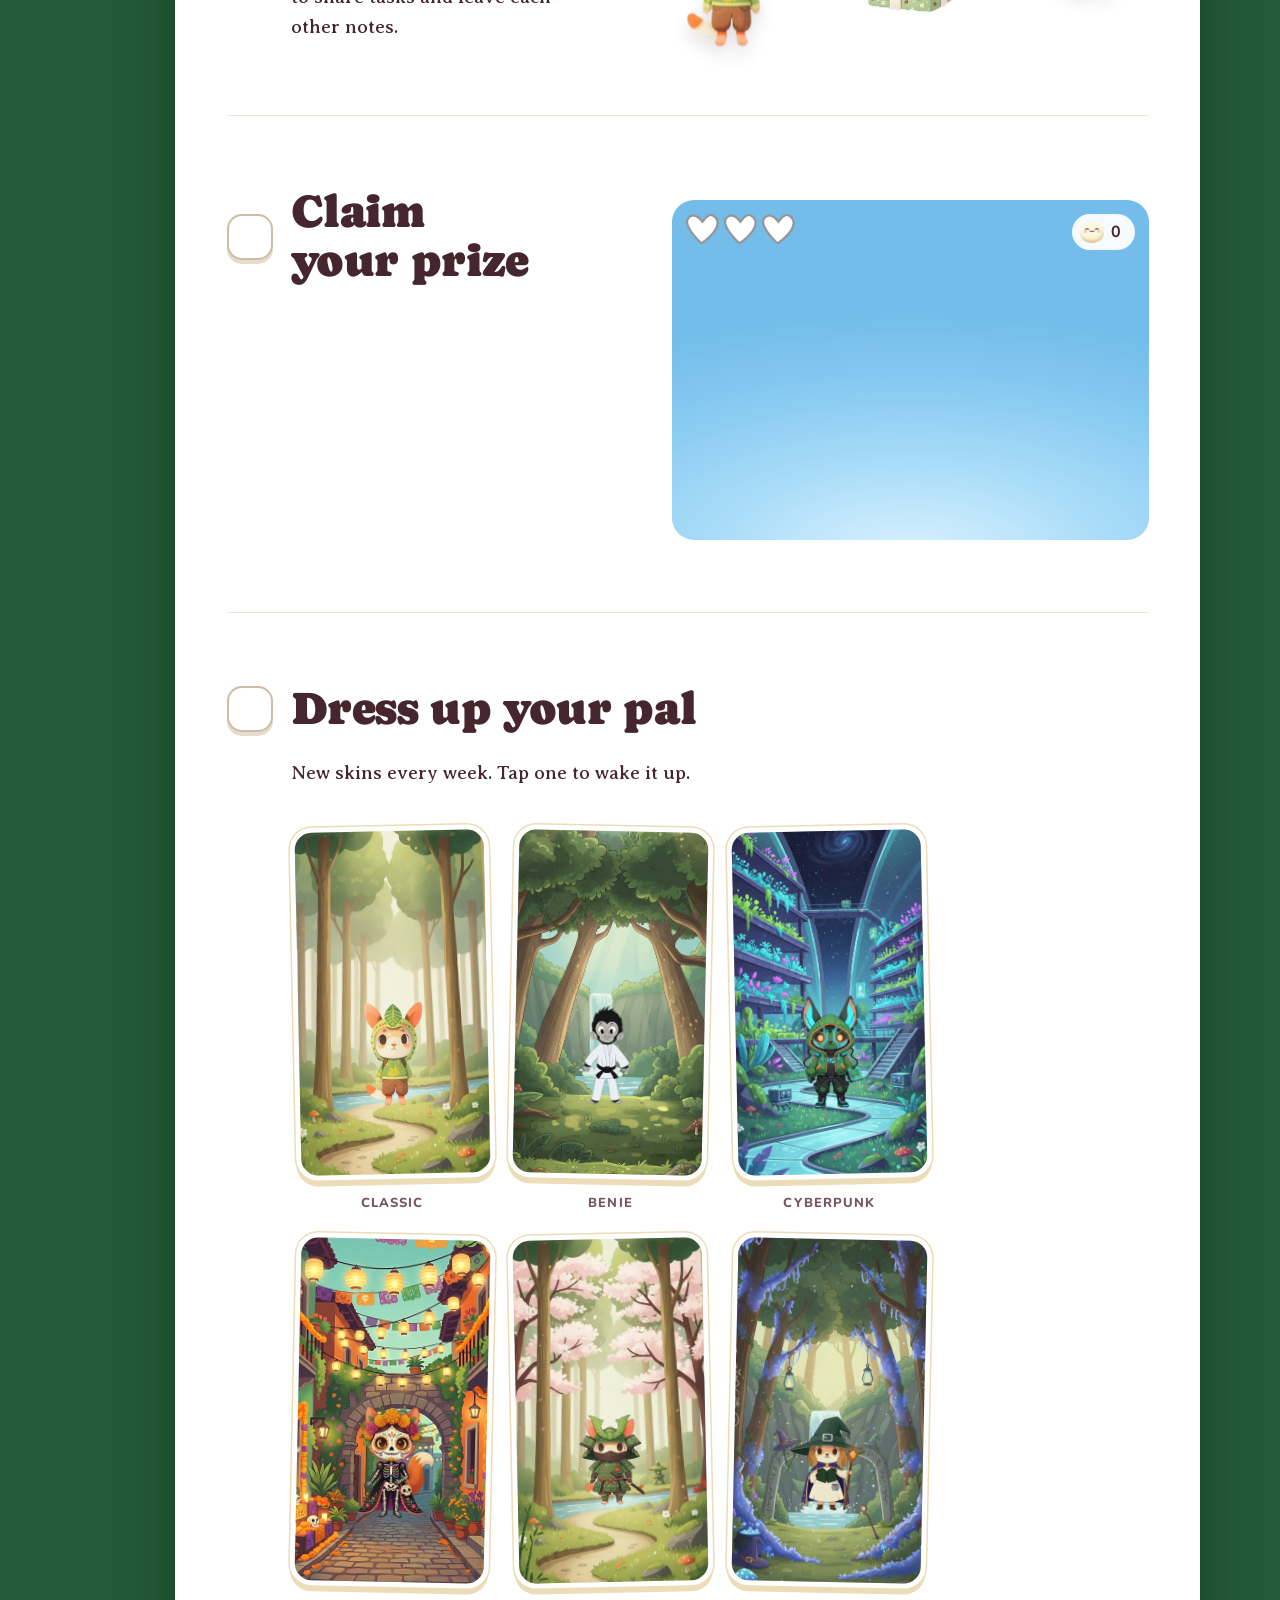
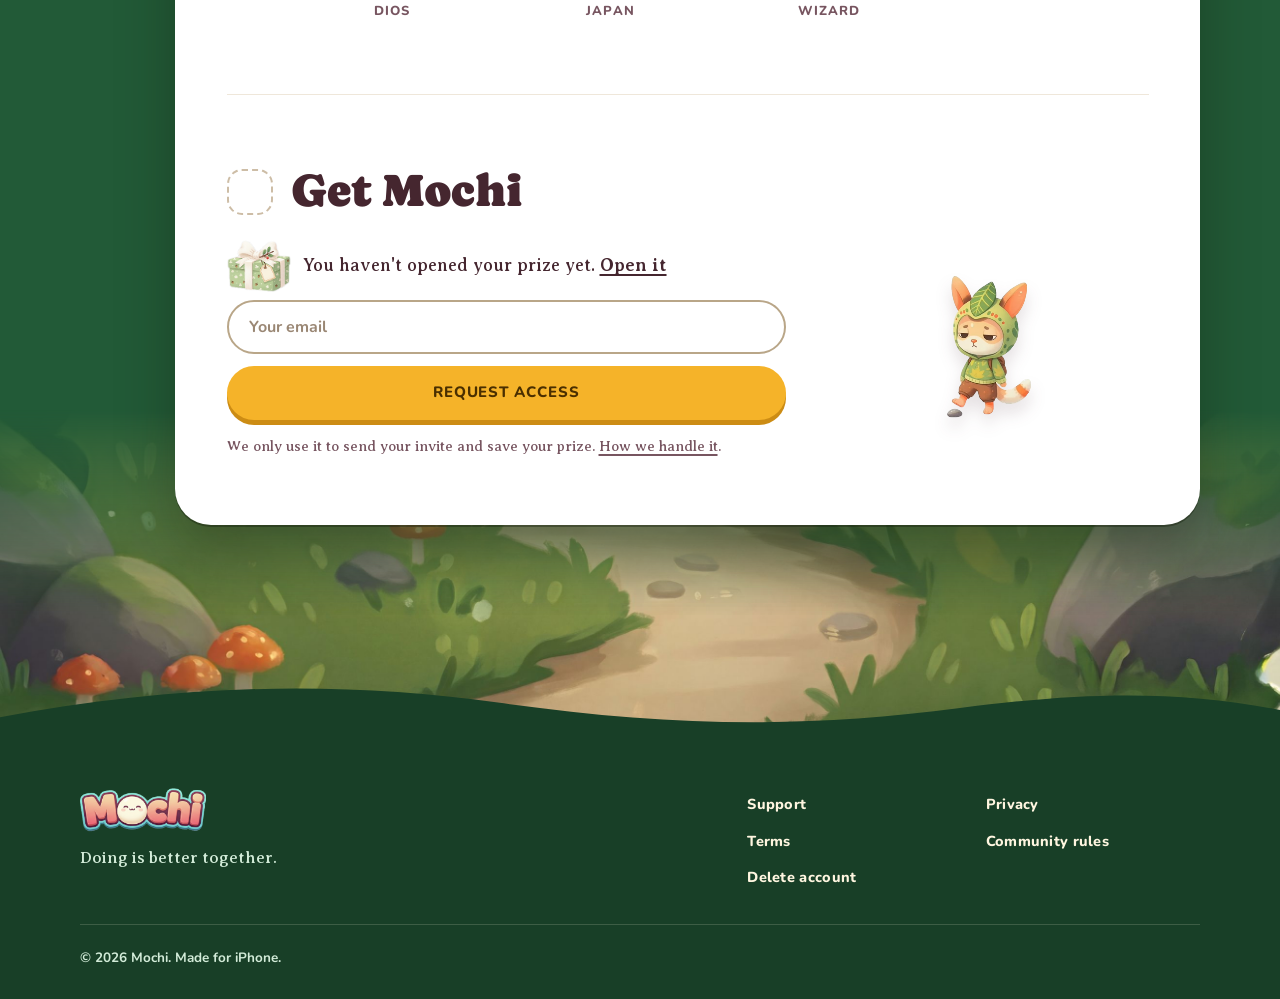
==== commit 52723f7f: "Publish 2026-11-25 14:43" ====
--- a/index.html
+++ b/index.html
@@ -1,4 +1,4 @@
-<!DOCTYPE html><html lang="en"><head><meta charset="utf-8"><meta name="viewport" content="width=device-width, initial-scale=1, viewport-fit=cover"><title>Mochi: Doing is better together.</title><meta name="description" content="Mochi is a todo app with a little pal who feels your day. Bored when it's empty. Overwhelmed when you fall behind. Calm when you're caught up."><link rel="canonical" href="https://mochitodo.com/"><meta property="og:title" content="Mochi"><meta property="og:description" content="Mochi is a todo app with a little pal who feels your day. Bored when it's empty. Overwhelmed when you fall behind. Calm when you're caught up."><meta property="og:type" content="website"><meta property="og:image" content="https://mochitodo.com/images/icon.jpg"><meta name="theme-color" content="#fff6e0"><link rel="icon" type="image/png" href="/favicon.png"><link rel="apple-touch-icon" href="/apple-touch-icon.png"><link rel="stylesheet" href="/_astro/Base.BfT3Qkx3.css"><link rel="stylesheet" href="/_astro/index.BKuUQO7Y.css"></head><body><header class="site-header" data-astro-cid-nen7h5rs><div class="wrap bar" data-astro-cid-nen7h5rs><a class="brand" href="/" aria-label="Mochi home" data-astro-cid-nen7h5rs><img src="/images/logotype.png" alt="Mochi" width="118" height="41" data-astro-cid-nen7h5rs></a><nav aria-label="Main" data-astro-cid-nen7h5rs><a class="far" href="/support/" data-astro-cid-nen7h5rs>Support</a><a class="btn gold small nav-cta" href="/#get" data-request-access tabindex="-1" aria-hidden="true" data-astro-cid-nen7h5rs>Sign up</a></nav></div></header><script>
+<!DOCTYPE html><html lang="en"><head><meta charset="utf-8"><meta name="viewport" content="width=device-width, initial-scale=1, viewport-fit=cover"><title>Mochi: Doing is better together.</title><meta name="description" content="Mochi is a todo app with a little pal who feels your day. Bored when it's empty. Overwhelmed when you fall behind. Calm when you're caught up."><link rel="canonical" href="https://mochitodo.com/"><meta property="og:title" content="Mochi"><meta property="og:description" content="Mochi is a todo app with a little pal who feels your day. Bored when it's empty. Overwhelmed when you fall behind. Calm when you're caught up."><meta property="og:type" content="website"><meta property="og:image" content="https://mochitodo.com/images/icon.jpg"><meta name="theme-color" content="#fff6e0"><link rel="icon" type="image/png" href="/favicon.png"><link rel="apple-touch-icon" href="/apple-touch-icon.png"><link rel="stylesheet" href="/_astro/Base.BgJPq5nL.css"><link rel="stylesheet" href="/_astro/index.Bjm4Y51D.css"></head><body><header class="site-header" data-astro-cid-nen7h5rs><div class="wrap bar" data-astro-cid-nen7h5rs><a class="brand" href="/" aria-label="Mochi home" data-astro-cid-nen7h5rs><img src="/images/logotype.png" alt="Mochi" width="118" height="41" data-astro-cid-nen7h5rs></a><nav aria-label="Main" data-astro-cid-nen7h5rs><a class="far" href="/support/" data-astro-cid-nen7h5rs>Support</a><a class="btn gold small nav-cta" href="/#get" data-request-access tabindex="-1" aria-hidden="true" data-astro-cid-nen7h5rs>Sign up</a></nav></div></header><script>
   // The logo starts big at the top of the page and shrinks to its header size over the first
   // stretch of scrolling. Only the picture scales: the header's height never changes, so the
   // page under it never jumps. --logo-k is the scale, set straight from the scroll position.
@@ -6,12 +6,16 @@
     var header = document.querySelector(".site-header");
     if (!header) return;
     var waiting = false, cta = header.querySelector(".nav-cta"), support = header.querySelector("nav a.far");
-    var hero = document.querySelector(".hero");
+    // The header comes before the page in the markup, so the page's parts are looked up when needed.
+    var hero = null, heroLogo = null;
     function size() {
       waiting = false;
+      hero = hero || document.querySelector(".hero");
+      heroLogo = heroLogo || document.querySelector(".hero-logo");   // desktop home: the big logo is in the hero
       var big = parseFloat(getComputedStyle(header).getPropertyValue("--logo-big")) || 1;
       var p = Math.min(Math.max(window.pageYOffset / 140, 0), 1);
       header.style.setProperty("--logo-k", (big - (big - 1) * p).toFixed(3));
+      if (heroLogo) header.classList.toggle("tucked", heroLogo.offsetParent !== null && heroLogo.getBoundingClientRect().bottom > header.offsetHeight);
       // Past the hero (or the first stretch of a page without one): swap Support for the button.
       if (!cta) return;
       var past = hero ? hero.getBoundingClientRect().bottom < header.offsetHeight : window.pageYOffset > 320;
@@ -20,12 +24,15 @@
       cta.setAttribute("aria-hidden", past ? "false" : "true"); cta.tabIndex = past ? 0 : -1;
       if (support) { support.setAttribute("aria-hidden", past ? "true" : "false"); support.tabIndex = past ? -1 : 0; }
     }
+    // Desktop home page: the big logo is in the hero, so the header's small one stays tucked away
+    // while that one is on screen.
     function ask() { if (!waiting) { waiting = true; requestAnimationFrame(size); } }
     window.addEventListener("scroll", ask, { passive: true });
     window.addEventListener("resize", ask);
     size();
+    document.addEventListener("DOMContentLoaded", size);   // again once the page below exists
   })();
-</script><main><section class="hero"><!-- Hearts and stars drifting in the sky, at different depths (skyBits above, public/js/delight.js). --><div class="sky" aria-hidden="true"><i class="sky-heart" style="--x:4%;--y:14%;--s:30px;--d:0s;--t:10.5s;opacity:0.88;--mx:6%;--my:19%;--ms:22px" data-depth="0.45"></i><i class="sky-heart" style="--x:47%;--y:7%;--s:22px;--d:-3s;--t:9.2s;opacity:0.65;--mx:86%;--my:15%;--ms:18px" data-depth="0.27"></i><i class="sky-heart" style="--x:59%;--y:70%;--s:36px;--d:-5s;--t:11.5s;opacity:0.90;--mx:3%;--my:55%;--ms:20px" data-depth="0.97"></i><i class="sky-heart" style="--x:25%;--y:4%;--s:13px;--d:-1.5s;--t:7.7s;opacity:0.45;--mx:94%;--my:27%;--ms:11px" data-depth="0.18"></i><i class="sky-heart" style="--x:97%;--y:50%;--s:18px;--d:-4s;--t:8.5s;opacity:0.53;--mx:93%;--my:62%;--ms:13px" data-depth="0.03"></i><i class="sky-heart wide" style="--x:41%;--y:90%;--s:12px;--d:-2.4s;--t:7.5s;opacity:0.45" data-depth="-0.07"></i><i class="sky-heart wide" style="--x:63%;--y:26%;--s:16px;--d:-6s;--t:8.2s;opacity:0.47" data-depth="0.23"></i><i class="sky-heart wide" style="--x:18%;--y:93%;--s:24px;--d:-3.6s;--t:9.5s;opacity:0.71" data-depth="0.21"></i><i class="sky-heart wide" style="--x:88%;--y:3%;--s:11px;--d:-0.8s;--t:7.3s;opacity:0.45" data-depth="-0.18"></i><i class="sky-star" style="--x:30%;--y:82%;--s:23px;--d:0s;--t:9.3s;opacity:0.85;--mx:90%;--my:40%;--ms:18px" data-depth="0.45"></i><i class="sky-star" style="--x:96%;--y:22%;--s:32px;--d:-1.2s;--t:10.8s;opacity:0.85;--mx:92%;--my:80%;--ms:18px" data-depth="0.95"></i><i class="sky-star" style="--x:47%;--y:64%;--s:16px;--d:-2.3s;--t:8.2s;opacity:0.62;--mx:8%;--my:85%;--ms:14px" data-depth="-0.05"></i><i class="sky-star" style="--x:55%;--y:15%;--s:20px;--d:-0.6s;--t:8.8s;opacity:0.77;--mx:93%;--my:49%;--ms:14px" data-depth="0.26"></i><i class="sky-star" style="--x:36%;--y:17%;--s:13px;--d:-1.8s;--t:7.7s;opacity:0.60;--mx:5%;--my:70%;--ms:12px" data-depth="0.11"></i><i class="sky-star wide" style="--x:52%;--y:93%;--s:22px;--d:-2.9s;--t:9.2s;opacity:0.85" data-depth="0.13"></i><i class="sky-star wide" style="--x:62%;--y:46%;--s:17px;--d:-0.3s;--t:8.3s;opacity:0.65" data-depth="0.06"></i><i class="sky-star wide" style="--x:52%;--y:48%;--s:14px;--d:-2.6s;--t:7.8s;opacity:0.60" data-depth="0.08"></i><i class="sky-star" style="--x:2%;--y:40%;--s:19px;--d:-1s;--t:8.7s;opacity:0.73;--mx:4%;--my:36%;--ms:13px" data-depth="0.43"></i><i class="sky-star wide" style="--x:99%;--y:83%;--s:13px;--d:-3.1s;--t:7.7s;opacity:0.60" data-depth="-0.17"></i></div><div class="wrap grid"><div class="hero-text"><h1 aria-label="Doing is better together."><span class="word" aria-hidden="true" style="--i:0">Doing </span><span class="word" aria-hidden="true" style="--i:1">is </span><span class="word" aria-hidden="true" style="--i:2">better </span><span class="word" aria-hidden="true" style="--i:3">together. </span></h1><div class="cta"><a class="btn " href="/#get" data-request-access>Request access</a></div></div><div class="hero-pal"><div class="hero-art" data-astro-cid-elm4t4gh><div class="phone" data-astro-cid-elm4t4gh><img class="world" id="pal-world" alt="" width="830" height="1800" decoding="async" data-astro-cid-elm4t4gh><img class="pal" id="pal-still" alt="" decoding="async" data-astro-cid-elm4t4gh><video class="pal" id="pal-video" muted loop playsinline preload="auto" aria-hidden="true" data-astro-cid-elm4t4gh></video><noscript><img class="world" src="/pals/bg/classic.jpg" alt="" width="830" height="1800" data-astro-cid-elm4t4gh><img class="pal" src="/pals/classic/shelf.webp" alt="" style="--ar:0.5556;--k:1" data-astro-cid-elm4t4gh></noscript></div><img class="icon" src="/images/icon.jpg" alt="" width="512" height="512" data-astro-cid-elm4t4gh></div><script>(function(){const clips = [{"id":"classic","base":"/pals/classic/shelf","bg":"/pals/bg/classic.jpg","ar":0.5556,"k":1},{"id":"cyberpunk","base":"/pals/cyberpunk/shelf","bg":"/pals/bg/cyberpunk.jpg","ar":1,"k":1},{"id":"dios","base":"/pals/dios/shelf","bg":"/pals/bg/dios.jpg","ar":1,"k":1},{"id":"japan","base":"/pals/japan/shelf","bg":"/pals/bg/japan.jpg","ar":1,"k":1},{"id":"wizard","base":"/pals/wizard/shelf","bg":"/pals/bg/wizard.jpg","ar":1,"k":1},{"id":"bennie","base":"/pals/bennie/shelf","bg":"/pals/bg/bennie.jpg","ar":1,"k":1}];
+</script><main><section class="hero"><!-- Hearts and stars drifting in the sky, at different depths (skyBits above, public/js/delight.js). --><div class="sky" aria-hidden="true"><i class="sky-heart" style="--x:4%;--y:14%;--s:30px;--d:0s;--t:10.5s;opacity:0.88;--mx:6%;--my:19%;--ms:22px" data-depth="0.45"></i><i class="sky-heart" style="--x:47%;--y:7%;--s:22px;--d:-3s;--t:9.2s;opacity:0.65;--mx:86%;--my:15%;--ms:18px" data-depth="0.27"></i><i class="sky-heart" style="--x:59%;--y:70%;--s:36px;--d:-5s;--t:11.5s;opacity:0.90;--mx:3%;--my:55%;--ms:20px" data-depth="0.97"></i><i class="sky-heart" style="--x:25%;--y:4%;--s:13px;--d:-1.5s;--t:7.7s;opacity:0.45;--mx:94%;--my:27%;--ms:11px" data-depth="0.18"></i><i class="sky-heart" style="--x:97%;--y:50%;--s:18px;--d:-4s;--t:8.5s;opacity:0.53;--mx:93%;--my:62%;--ms:13px" data-depth="0.03"></i><i class="sky-heart wide" style="--x:41%;--y:90%;--s:12px;--d:-2.4s;--t:7.5s;opacity:0.45" data-depth="-0.07"></i><i class="sky-heart wide" style="--x:63%;--y:26%;--s:16px;--d:-6s;--t:8.2s;opacity:0.47" data-depth="0.23"></i><i class="sky-heart wide" style="--x:18%;--y:93%;--s:24px;--d:-3.6s;--t:9.5s;opacity:0.71" data-depth="0.21"></i><i class="sky-heart wide" style="--x:88%;--y:3%;--s:11px;--d:-0.8s;--t:7.3s;opacity:0.45" data-depth="-0.18"></i><i class="sky-star" style="--x:30%;--y:82%;--s:23px;--d:0s;--t:9.3s;opacity:0.85;--mx:90%;--my:40%;--ms:18px" data-depth="0.45"></i><i class="sky-star" style="--x:96%;--y:22%;--s:32px;--d:-1.2s;--t:10.8s;opacity:0.85;--mx:92%;--my:80%;--ms:18px" data-depth="0.95"></i><i class="sky-star" style="--x:47%;--y:64%;--s:16px;--d:-2.3s;--t:8.2s;opacity:0.62;--mx:8%;--my:85%;--ms:14px" data-depth="-0.05"></i><i class="sky-star" style="--x:55%;--y:15%;--s:20px;--d:-0.6s;--t:8.8s;opacity:0.77;--mx:93%;--my:49%;--ms:14px" data-depth="0.26"></i><i class="sky-star" style="--x:36%;--y:17%;--s:13px;--d:-1.8s;--t:7.7s;opacity:0.60;--mx:5%;--my:70%;--ms:12px" data-depth="0.11"></i><i class="sky-star wide" style="--x:52%;--y:93%;--s:22px;--d:-2.9s;--t:9.2s;opacity:0.85" data-depth="0.13"></i><i class="sky-star wide" style="--x:62%;--y:46%;--s:17px;--d:-0.3s;--t:8.3s;opacity:0.65" data-depth="0.06"></i><i class="sky-star wide" style="--x:52%;--y:48%;--s:14px;--d:-2.6s;--t:7.8s;opacity:0.60" data-depth="0.08"></i><i class="sky-star" style="--x:2%;--y:40%;--s:19px;--d:-1s;--t:8.7s;opacity:0.73;--mx:4%;--my:36%;--ms:13px" data-depth="0.43"></i><i class="sky-star wide" style="--x:99%;--y:83%;--s:13px;--d:-3.1s;--t:7.7s;opacity:0.60" data-depth="-0.17"></i></div><div class="wrap grid"><div class="hero-text"><!-- Desktop: the big logo sits over the headline (the header's small one waits until it scrolls away). --><img class="hero-logo" src="/images/logotype.png" alt="" width="287" height="100"><h1 aria-label="Doing is better together."><span class="word" aria-hidden="true" style="--i:0">Doing </span><span class="word" aria-hidden="true" style="--i:1">is </span><span class="word" aria-hidden="true" style="--i:2">better </span><span class="word" aria-hidden="true" style="--i:3">together. </span></h1><div class="cta"><a class="btn " href="/#get" data-request-access>Request access</a></div></div><div class="hero-pal"><div class="hero-art" data-astro-cid-elm4t4gh><div class="phone" data-astro-cid-elm4t4gh><img class="world" id="pal-world" alt="" width="830" height="1800" decoding="async" data-astro-cid-elm4t4gh><img class="pal" id="pal-still" alt="" decoding="async" data-astro-cid-elm4t4gh><video class="pal" id="pal-video" muted loop playsinline preload="auto" aria-hidden="true" data-astro-cid-elm4t4gh></video><noscript><img class="world" src="/pals/bg/classic.jpg" alt="" width="830" height="1800" data-astro-cid-elm4t4gh><img class="pal" src="/pals/classic/shelf.webp" alt="" style="--ar:0.5556;--k:1" data-astro-cid-elm4t4gh></noscript></div><img class="icon" src="/images/icon.jpg" alt="" width="512" height="512" data-astro-cid-elm4t4gh></div><script>(function(){const clips = [{"id":"classic","base":"/pals/classic/shelf","bg":"/pals/bg/classic.jpg","ar":0.5556,"k":1},{"id":"cyberpunk","base":"/pals/cyberpunk/shelf","bg":"/pals/bg/cyberpunk.jpg","ar":1,"k":1},{"id":"dios","base":"/pals/dios/shelf","bg":"/pals/bg/dios.jpg","ar":1,"k":1},{"id":"japan","base":"/pals/japan/shelf","bg":"/pals/bg/japan.jpg","ar":1,"k":1},{"id":"wizard","base":"/pals/wizard/shelf","bg":"/pals/bg/wizard.jpg","ar":1,"k":1},{"id":"bennie","base":"/pals/bennie/shelf","bg":"/pals/bg/bennie.jpg","ar":1,"k":1}];
 
 (function () {
   // A branded page: "?skin=benie" (or just "?benie") dresses every pal on the page in that skin.
@@ -91,7 +98,7 @@
              headline is hidden there). --><div class="cta cta-under"><a class="btn " href="/#get" data-request-access>Request access</a></div></div></div></section><section class="floor" id="list" aria-label="What Mochi does, as a todo list"><div class="hill" aria-hidden="true" data-astro-cid-fsosadq3><svg viewBox="0 0 1440 90" preserveAspectRatio="none" data-astro-cid-fsosadq3><path fill="var(--moss-light)" d="M0 46C150 12 300 6 470 30c170 24 300 34 470 8 170-26 330-30 500 6V90H0z" data-astro-cid-fsosadq3></path></svg><svg viewBox="0 0 1440 90" preserveAspectRatio="none" data-astro-cid-fsosadq3><path fill="var(--moss)" d="M0 62C200 26 380 22 560 46c180 24 330 30 520 6 150-19 250-18 360 2V90H0z" data-astro-cid-fsosadq3></path></svg></div><div class="floor-in"><div class="wrap grid"><aside class="rail" aria-label="Hearts earned by reading this page"><ol class="hearts" id="hearts"><li><img src="/images/app/heart-empty.png" alt="" width="44" height="40"><img class="full" src="/images/app/heart-full.png" alt="" width="44" height="40"></li><li><img src="/images/app/heart-empty.png" alt="" width="44" height="40"><img class="full" src="/images/app/heart-full.png" alt="" width="44" height="40"></li><li><img src="/images/app/heart-empty.png" alt="" width="44" height="40"><img class="full" src="/images/app/heart-full.png" alt="" width="44" height="40"></li><li><img src="/images/app/heart-empty.png" alt="" width="44" height="40"><img class="full" src="/images/app/heart-full.png" alt="" width="44" height="40"></li><li><img src="/images/app/heart-empty.png" alt="" width="44" height="40"><img class="full" src="/images/app/heart-full.png" alt="" width="44" height="40"></li><li><img src="/images/app/heart-empty.png" alt="" width="44" height="40"><img class="full" src="/images/app/heart-full.png" alt="" width="44" height="40"></li><li><img src="/images/app/heart-empty.png" alt="" width="44" height="40"><img class="full" src="/images/app/heart-full.png" alt="" width="44" height="40"></li></ol><button class="rail-gift" id="rail-gift" type="button" hidden aria-label="Open the present"><img src="/images/app/present.png" alt="" width="162" height="131"></button></aside><div class="sheet"><ol class="tasks"><li class="task" id="meet" data-task><div class="task-head"><button class="box" type="button" aria-pressed="false" aria-label="Meet your pal: mark as done"><svg class="icon " width="22" height="22" viewBox="0 0 24 24" fill="none" stroke="currentColor" stroke-width="2" stroke-linecap="round" stroke-linejoin="round" aria-hidden="true" focusable="false"><path d="M5 12.5l4.5 4.5L19 7.5"></path></svg></button><h2 class="task-title"><span class="ink">Meet your pal</span><span class="mark" aria-hidden="true"><span>Meet your pal</span></span></h2></div><div class="task-body"><div class="task-say"><p>Your pal lives in your todo list. Keep them happy!</p></div><div class="task-show"><div class="mood" id="mood"><div class="mood-stage"><p class="bubble" id="mood-say" aria-live="polite">Got anything for us to do?</p><img class="mood-pal" id="mood-still" src="/pals/classic/guy-bored.webp" alt="" style="--ar:0.8828;--k:1"><video class="mood-pal" id="mood-video" muted loop playsinline preload="none" aria-hidden="true"></video><button class="pal-flip prev" id="pal-prev" type="button" aria-label="Previous pal"><svg class="icon " width="20" height="20" viewBox="0 0 24 24" fill="none" stroke="currentColor" stroke-width="2" stroke-linecap="round" stroke-linejoin="round" aria-hidden="true" focusable="false"><path d="M4 12h15M13.500 6.500L19 12l-5.500 5.500"></path></svg></button><button class="pal-flip next" id="pal-next" type="button" aria-label="Next pal"><svg class="icon " width="20" height="20" viewBox="0 0 24 24" fill="none" stroke="currentColor" stroke-width="2" stroke-linecap="round" stroke-linejoin="round" aria-hidden="true" focusable="false"><path d="M4 12h15M13.500 6.500L19 12l-5.500 5.500"></path></svg></button></div><div class="mood-list"><p class="label mood-day" id="mood-day">Today</p><ul id="mood-items" aria-label="Your tasks in this demo"></ul><div class="mood-actions"><span class="mood-add-wrap"><p class="mood-empty" id="mood-empty">Nothing on the list.</p><button class="btn small" id="mood-add" type="button"><svg class="icon " width="16" height="16" viewBox="0 0 24 24" fill="none" stroke="currentColor" stroke-width="2" stroke-linecap="round" stroke-linejoin="round" aria-hidden="true" focusable="false"><path d="M12 5v14M5 12h14"></path></svg> Add a task</button></span><button class="btn small quiet" id="mood-skip" type="button"><svg class="icon " width="16" height="16" viewBox="0 0 24 24" fill="none" stroke="currentColor" stroke-width="2" stroke-linecap="round" stroke-linejoin="round" aria-hidden="true" focusable="false"><path d="M19.500 14.200A7.800 7.800 0 0 1 9.800 4.500a7.800 7.800 0 1 0 9.700 9.700z"></path></svg> Skip a day</button></div></div></div></div></div></li><li class="task" id="week" data-task><div class="task-head"><button class="box" type="button" aria-pressed="false" aria-label="Plan your week: mark as done"><svg class="icon " width="22" height="22" viewBox="0 0 24 24" fill="none" stroke="currentColor" stroke-width="2" stroke-linecap="round" stroke-linejoin="round" aria-hidden="true" focusable="false"><path d="M5 12.5l4.5 4.5L19 7.5"></path></svg></button><h2 class="task-title"><span class="ink">Plan your week</span><span class="mark" aria-hidden="true"><span>Plan your week</span></span></h2></div><div class="task-body"><div class="task-say"><p>Pick the days for each repeating task.</p></div><div class="task-show"><div class="shots"><figure><div class="shot"><img src="/images/screens/add.jpg" width="540" height="1174" loading="lazy" alt="Mochi's Add To-Do screen. The task “Go to the gym” is set to reoccurring on Monday, Wednesday and Friday."></div><figcaption>Pick the days.</figcaption></figure><figure><div class="shot"><img src="/images/screens/todo.jpg" width="540" height="1174" loading="lazy" alt="Mochi's Todo screen showing Sunday's four tasks. “Fix the bike” has a small flame because it was missed the day before; “Call mom” is ticked."></div><figcaption>Get reminders when you miss tasks.</figcaption></figure></div></div></div></li><li class="task" id="queue" data-task><div class="task-head"><button class="box" type="button" aria-pressed="false" aria-label="Empty your head: mark as done"><svg class="icon " width="22" height="22" viewBox="0 0 24 24" fill="none" stroke="currentColor" stroke-width="2" stroke-linecap="round" stroke-linejoin="round" aria-hidden="true" focusable="false"><path d="M5 12.5l4.5 4.5L19 7.5"></path></svg></button><h2 class="task-title"><span class="ink">Empty your head</span><span class="mark" aria-hidden="true"><span>Empty your head</span></span></h2></div><div class="task-body"><div class="task-say"><p>Put misc tasks in the Backlog, and Mochi can automatically spread them over your quiet days.</p></div><div class="task-show"><div class="drop" id="drop"><div class="shot" role="img" aria-label="Mochi's Todo screen filling up with five tasks from the Backlog: Renew passport, Clean the oven, Send the gift, Sort the photos, Fix the tap."><img class="drop-base" src="/images/screens/todo-empty.jpg" alt="" width="540" height="1174" loading="lazy"><img class="drop-row" src="/images/screens/row1.jpg" alt="" loading="lazy" style="left:5.39%;top:17.773%;width:88.806%;height:6.064%"><img class="drop-row" src="/images/screens/row2.jpg" alt="" loading="lazy" style="left:5.39%;top:24.409%;width:88.806%;height:6.064%"><img class="drop-row" src="/images/screens/row3.jpg" alt="" loading="lazy" style="left:5.39%;top:31.045%;width:88.806%;height:6.064%"><img class="drop-row" src="/images/screens/row4.jpg" alt="" loading="lazy" style="left:5.39%;top:37.681%;width:88.806%;height:6.064%"><img class="drop-row" src="/images/screens/row5.jpg" alt="" loading="lazy" style="left:5.39%;top:44.317%;width:88.806%;height:6.064%"></div></div></div></div></li><li class="task" id="partner" data-task><div class="task-head"><button class="box" type="button" aria-pressed="false" aria-label="Better with friends: mark as done"><svg class="icon " width="22" height="22" viewBox="0 0 24 24" fill="none" stroke="currentColor" stroke-width="2" stroke-linecap="round" stroke-linejoin="round" aria-hidden="true" focusable="false"><path d="M5 12.5l4.5 4.5L19 7.5"></path></svg></button><h2 class="task-title"><span class="ink">Better with friends</span><span class="mark" aria-hidden="true"><span>Better with friends</span></span></h2></div><div class="task-body"><div class="task-say"><p>Use Mochi alone, or with a friend to share tasks and leave each other notes.</p></div><div class="task-show"><div class="pair"><img class="pair-pal" id="pair-you" src="/pals/classic/shelf.webp" alt="" width="480" height="864" loading="lazy"><div class="pair-mid"><!-- A shared task, as the app draws it: two checks, your friend's (done) and yours (faded).
                        Tick it and the row flips over, like a card, to the note your friend left you. --><div class="pair-card" id="pair-card"><div class="pair-flip" id="pair-flip"><div class="pair-face pair-front"><p class="pair-task" id="pair-task"><button class="sbox" id="pair-tick" type="button" aria-pressed="false" aria-label="Water the plants. Your friend did it. Tick it too."><span class="sbox-friend"><svg width="20" height="20" viewBox="0 0 24 24" fill="none" stroke="currentColor" stroke-width="3.6" stroke-linecap="round" stroke-linejoin="round" aria-hidden="true"><path d="M5 12.5l4.5 4.5L19 7.5"></path></svg></span><span class="sbox-you"><svg width="20" height="20" viewBox="0 0 24 24" fill="none" stroke="currentColor" stroke-width="3.6" stroke-linecap="round" stroke-linejoin="round" aria-hidden="true"><path d="M5 12.5l4.5 4.5L19 7.5"></path></svg></span></button><span>Water the plants</span></p></div><button class="pair-face pair-back" id="pair-note" type="button" tabindex="-1" aria-hidden="true" aria-label="A note from your friend: Proud of you today. Tap to turn it back."><span class="pair-from"><img src="/images/app/heart-full.png" alt="" width="44" height="40" loading="lazy"> From your friend</span><span class="pair-words">Proud of you today.</span></button></div><span class="pair-burst" id="pair-burst" aria-hidden="true"></span></div><button class="pair-gift" id="pair-gift" type="button" aria-expanded="false" aria-controls="pair-card" aria-label="Open the note from your friend"><img src="/images/app/present.png" alt="" width="162" height="131" loading="lazy"></button></div><img class="pair-pal" id="pair-friend" src="/images/app/girl-calm.webp" alt="" width="480" height="864" loading="lazy"></div></div></div></li><li class="task" id="hearts-task" data-task><div class="task-head"><button class="box" type="button" aria-pressed="false" aria-label="Claim your prize: mark as done"><svg class="icon " width="22" height="22" viewBox="0 0 24 24" fill="none" stroke="currentColor" stroke-width="2" stroke-linecap="round" stroke-linejoin="round" aria-hidden="true" focusable="false"><path d="M5 12.5l4.5 4.5L19 7.5"></path></svg></button><h2 class="task-title"><span class="ink">Claim your prize</span><span class="mark" aria-hidden="true"><span>Claim your prize</span></span></h2></div><div class="task-body"><div class="task-say"><p>Earn Mochi Bucks by finishing tasks, get skins.</p></div><div class="task-show"><div class="earned"><div class="crystal-stage" id="crystal-stage" data-roll="https://eepvspirsftjqhtxdshv.supabase.co/functions/v1/crystal-roll"><canvas aria-hidden="true"></canvas><span class="crystal-hearts" id="crystal-hearts" aria-hidden="true"><span class="crystal-heart"><img src="/images/app/heart-empty.png" alt="" width="44" height="40" loading="lazy"><img class="full" src="/images/app/heart-full.png" alt="" width="44" height="40" loading="lazy"></span><span class="crystal-heart"><img src="/images/app/heart-empty.png" alt="" width="44" height="40" loading="lazy"><img class="full" src="/images/app/heart-full.png" alt="" width="44" height="40" loading="lazy"></span><span class="crystal-heart"><img src="/images/app/heart-empty.png" alt="" width="44" height="40" loading="lazy"><img class="full" src="/images/app/heart-full.png" alt="" width="44" height="40" loading="lazy"></span></span><span class="crystal-pill" id="crystal-pill"><img src="/images/app/coin.png" alt="" width="100" height="93" loading="lazy"><b id="crystal-bucks" aria-label="Mochi Bucks">0</b></span><button class="crystal-hit" id="crystal-hit" type="button" disabled aria-label="Open the crystal to win Mochi Bucks and hearts"></button><p class="crystal-total" id="crystal-total" hidden><img src="/images/app/coin.png" alt="" width="100" height="93"><b id="crystal-total-n">0</b><span>Mochi Bucks</span></p><!-- Until it is claimed, the win waits wrapped in a present (public/js/crystal.js). --><a class="crystal-present" id="crystal-present" href="#get" data-request-access hidden aria-label="Your present. Sign up below to claim it."><img src="/images/app/present.png" alt="" width="162" height="131" loading="lazy"></a><p class="crystal-hint" aria-live="polite">Tap to win a prize. What's inside?</p></div><div class="crystal-win" id="crystal-win" hidden role="status"><span class="win-fx" aria-hidden="true"><i style="--i:0"></i><i style="--i:1"></i><i style="--i:2"></i><i style="--i:3"></i><i style="--i:4"></i><i style="--i:5"></i><i style="--i:6"></i><i style="--i:7"></i><i style="--i:8"></i><i style="--i:9"></i><i style="--i:10"></i><i style="--i:11"></i></span><p class="crystal-win-head" id="crystal-win-head">Claim your prize</p><p id="crystal-win-text" hidden></p><a class="btn gold crystal-claim" id="crystal-claim" href="#get" data-request-access>Sign up <b class="crystal-left" id="crystal-left" aria-label="time left">60:00</b></a></div></div></div></div></li><li class="task" id="worlds" data-task><div class="task-head"><button class="box" type="button" aria-pressed="false" aria-label="Dress up your pal: mark as done"><svg class="icon " width="22" height="22" viewBox="0 0 24 24" fill="none" stroke="currentColor" stroke-width="2" stroke-linecap="round" stroke-linejoin="round" aria-hidden="true" focusable="false"><path d="M5 12.5l4.5 4.5L19 7.5"></path></svg></button><h2 class="task-title"><span class="ink">Dress up your pal</span><span class="mark" aria-hidden="true"><span>Dress up your pal</span></span></h2></div><div class="task-body"><div class="task-say"><p>New skins every week. Tap one to wake it up.</p></div><div class="task-show"><ul class="shelf" id="shelf"><li><button class="world" type="button" data-base="/pals/classic/shelf" aria-label="Classic skin: play"><img class="world-bg" src="/pals/bg/classic.jpg" alt="" width="830" height="1800" loading="lazy"><img class="world-pal" src="/pals/classic/shelf.webp" alt="" loading="lazy" style="--ar:0.5556;--k:1"></button><span class="label">Classic</span></li><li><button class="world" type="button" data-base="/pals/bennie/shelf" aria-label="Benie skin: play"><img class="world-bg" src="/pals/bg/bennie.jpg" alt="" width="830" height="1800" loading="lazy"><img class="world-pal" src="/pals/bennie/shelf.webp" alt="" loading="lazy" style="--ar:1;--k:1"></button><span class="label">Benie</span></li><li><button class="world" type="button" data-base="/pals/cyberpunk/shelf" aria-label="Cyberpunk skin: play"><img class="world-bg" src="/pals/bg/cyberpunk.jpg" alt="" width="830" height="1800" loading="lazy"><img class="world-pal" src="/pals/cyberpunk/shelf.webp" alt="" loading="lazy" style="--ar:1;--k:1"></button><span class="label">Cyberpunk</span></li><li><button class="world" type="button" data-base="/pals/dios/shelf" aria-label="Dios skin: play"><img class="world-bg" src="/pals/bg/dios.jpg" alt="" width="830" height="1800" loading="lazy"><img class="world-pal" src="/pals/dios/shelf.webp" alt="" loading="lazy" style="--ar:1;--k:1"></button><span class="label">Dios</span></li><li><button class="world" type="button" data-base="/pals/japan/shelf" aria-label="Japan skin: play"><img class="world-bg" src="/pals/bg/japan.jpg" alt="" width="830" height="1800" loading="lazy"><img class="world-pal" src="/pals/japan/shelf.webp" alt="" loading="lazy" style="--ar:1;--k:1"></button><span class="label">Japan</span></li><li><button class="world" type="button" data-base="/pals/wizard/shelf" aria-label="Wizard skin: play"><img class="world-bg" src="/pals/bg/wizard.jpg" alt="" width="830" height="1800" loading="lazy"><img class="world-pal" src="/pals/wizard/shelf.webp" alt="" loading="lazy" style="--ar:1;--k:1"></button><span class="label">Wizard</span></li></ul></div></div></li><li class="task" id="get" data-task data-locked><div class="task-head"><button class="box" type="button" aria-pressed="false" aria-label="Get Mochi: mark as done" disabled><svg class="icon " width="22" height="22" viewBox="0 0 24 24" fill="none" stroke="currentColor" stroke-width="2" stroke-linecap="round" stroke-linejoin="round" aria-hidden="true" focusable="false"><path d="M5 12.5l4.5 4.5L19 7.5"></path></svg></button><h2 class="task-title"><span class="ink">Get Mochi</span><span class="mark" aria-hidden="true"><span>Get Mochi</span></span></h2></div><div class="task-body"><div class="task-say"></div><div class="task-show"><div class="get"><!-- The pal plays its clip (bored until you sign up, calm after); the still shows first and stays
                      when motion is reduced or the clip can't play. --><div class="get-stage" id="get-stage"><div class="get-pal" aria-hidden="true"><img class="get-pal-still" id="get-pal" src="/pals/classic/guy-bored.webp" alt="" width="768" height="870" loading="lazy"><video class="get-pal-clip" id="get-pal-clip" muted loop playsinline preload="none"></video></div></div><div class="get-do"><form class="access" id="access" novalidate><!-- The last heart (it fills when you sign up), next to the prize if one is waiting,
-                           and only then: the line is always the prize itself. --><div class="access-lead"><span class="get-heart" id="get-heart" aria-hidden="true"><img src="/images/app/heart-empty.png" alt="" width="44" height="40" loading="lazy"><img class="full" src="/images/app/heart-full.png" alt="" width="44" height="40" loading="lazy"></span><p class="access-bonus" id="access-bonus" hidden></p><!-- Never opened the crystal: the present that followed you down lands here, with a nudge. --><a class="get-gift" id="get-gift" href="#hearts-task" aria-label="Open your prize" hidden><img src="/images/app/present.png" alt="" width="162" height="131" loading="lazy"></a><p class="get-remind" id="get-remind" hidden>You haven't opened your prize yet. <a href="#hearts-task">Open it</a></p></div><label class="sr-only" for="access-email">Your email</label><div class="access-row"><input id="access-email" name="email" type="email" inputmode="email" autocomplete="email" autocapitalize="off" spellcheck="false" placeholder="Your email" maxlength="254" required><input class="access-trap" name="website" type="text" tabindex="-1" autocomplete="off" aria-hidden="true"><button class="btn gold" type="submit" id="access-go">Request access</button></div><p class="access-msg" id="access-msg" role="status" aria-live="polite"></p><p class="access-fine">We only use it to send your invite and save your prize. <a href="/privacy/#website">How we handle it</a>.</p></form></div></div></div></div></li></ol></div></div><div class="floor-art" aria-hidden="true"><div class="hill" aria-hidden="true" data-astro-cid-fsosadq3><svg viewBox="0 0 1440 90" preserveAspectRatio="none" data-astro-cid-fsosadq3><path fill="var(--moss-deep)" d="M0 62C200 26 380 22 560 46c180 24 330 30 520 6 150-19 250-18 360 2V90H0z" data-astro-cid-fsosadq3></path></svg></div></div></div></section><div class="claim-bar" id="claim-bar" hidden><a class="btn gold" id="claim-bar-btn" href="#get">Sign up <b class="crystal-left" id="claim-bar-left">10:00.000</b></a></div><div class="present-dock" id="present-dock" hidden><p class="present-say" aria-hidden="true">Don't forget to claim me by signing up below!</p><a class="present-dock-gift" href="#get" aria-label="Your present. Sign up below to claim it."><img src="/images/app/present.png" alt="" width="162" height="131"></a></div><script src="/js/delight.js?v=mwpjr8r4" defer></script><script src="/js/lottie_light.min.js" defer></script><script src="/js/coinpile.js?v=mwpjr8r4" defer></script><script src="/js/crystal.js?v=mwpjr8r4" defer></script></main><footer class="site-footer" data-astro-cid-jo6i4kqk><div class="ground" data-astro-cid-jo6i4kqk><div class="wrap inner" data-astro-cid-jo6i4kqk><div class="who" data-astro-cid-jo6i4kqk><img src="/images/logotype.png" alt="Mochi" width="126" height="44" data-astro-cid-jo6i4kqk><p id="foot-line" data-astro-cid-jo6i4kqk>Doing is better together.</p></div><nav aria-label="Footer" data-astro-cid-jo6i4kqk><ul data-astro-cid-jo6i4kqk><li data-astro-cid-jo6i4kqk><a href="/support/" data-astro-cid-jo6i4kqk>Support</a></li><li data-astro-cid-jo6i4kqk><a href="/privacy/" data-astro-cid-jo6i4kqk>Privacy</a></li><li data-astro-cid-jo6i4kqk><a href="/eula/" data-astro-cid-jo6i4kqk>Terms</a></li><li data-astro-cid-jo6i4kqk><a href="/community/" data-astro-cid-jo6i4kqk>Community rules</a></li><li data-astro-cid-jo6i4kqk><a href="/delete-account/" data-astro-cid-jo6i4kqk>Delete account</a></li></ul></nav><p class="fine" data-astro-cid-jo6i4kqk>© 2026 Mochi. Made for iPhone.</p></div></div></footer></body></html><script>(function(){const lines = {"idle":["Tiny steps still count!","I like it here with you.","Today feels like a good day."],"bored":["Got anything for us to do?","Sooo bored… add a task?","My paws are itching to help."],"overwhelmed":["Phew, that's a big pile…","One at a time. We've got this.","Deep breath with me?"],"taskDone":["Yay! One down!","Look at you go!","Done and dusted!"],"overwhelmedTaskDone":["One less! I can breathe again.","Ahh, lighter already. Thank you!"],"calmAgain":["All caught up. So calm now!","We did it! Calm day unlocked."]};
+                           and only then: the line is always the prize itself. --><div class="access-lead"><span class="get-heart" id="get-heart" aria-hidden="true"><img src="/images/app/heart-empty.png" alt="" width="44" height="40" loading="lazy"><img class="full" src="/images/app/heart-full.png" alt="" width="44" height="40" loading="lazy"></span><p class="access-bonus" id="access-bonus" hidden></p><!-- Never opened the crystal: the present that followed you down lands here, with a nudge. --><a class="get-gift" id="get-gift" href="#hearts-task" aria-label="Open your prize" hidden><img src="/images/app/present.png" alt="" width="162" height="131" loading="lazy"></a><p class="get-remind" id="get-remind" hidden>You haven't opened your prize yet. <a href="#hearts-task">Open it</a></p></div><label class="sr-only" for="access-email">Your email</label><div class="access-row"><input id="access-email" name="email" type="email" inputmode="email" autocomplete="email" autocapitalize="off" spellcheck="false" placeholder="Your email" maxlength="254" required><input class="access-trap" name="website" type="text" tabindex="-1" autocomplete="off" aria-hidden="true"><button class="btn gold" type="submit" id="access-go">Request access</button></div><p class="access-msg" id="access-msg" role="status" aria-live="polite"></p><p class="access-fine">We only use it to send your invite and save your prize. <a href="/privacy/#website">How we handle it</a>.</p></form></div></div></div></div></li></ol></div></div><div class="floor-art" aria-hidden="true"><div class="hill" aria-hidden="true" data-astro-cid-fsosadq3><svg viewBox="0 0 1440 90" preserveAspectRatio="none" data-astro-cid-fsosadq3><path fill="var(--moss-deep)" d="M0 62C200 26 380 22 560 46c180 24 330 30 520 6 150-19 250-18 360 2V90H0z" data-astro-cid-fsosadq3></path></svg></div></div></div></section><div class="claim-bar" id="claim-bar" hidden><a class="btn gold" id="claim-bar-btn" href="#get">Sign up <b class="crystal-left" id="claim-bar-left">10:00.000</b></a></div><div class="present-dock" id="present-dock" hidden><p class="present-say" aria-hidden="true">Don't forget to claim me by signing up below!</p><a class="present-dock-gift" href="#get" aria-label="Your present. Sign up below to claim it."><img src="/images/app/present.png" alt="" width="162" height="131"></a></div><script src="/js/delight.js?v=mwwpmipm" defer></script><script src="/js/lottie_light.min.js" defer></script><script src="/js/coinpile.js?v=mwwpmipm" defer></script><script src="/js/crystal.js?v=mwwpmipm" defer></script></main><footer class="site-footer" data-astro-cid-jo6i4kqk><div class="ground" data-astro-cid-jo6i4kqk><div class="wrap inner" data-astro-cid-jo6i4kqk><div class="who" data-astro-cid-jo6i4kqk><img src="/images/logotype.png" alt="Mochi" width="126" height="44" data-astro-cid-jo6i4kqk><p id="foot-line" data-astro-cid-jo6i4kqk>Doing is better together.</p></div><nav aria-label="Footer" data-astro-cid-jo6i4kqk><ul data-astro-cid-jo6i4kqk><li data-astro-cid-jo6i4kqk><a href="/support/" data-astro-cid-jo6i4kqk>Support</a></li><li data-astro-cid-jo6i4kqk><a href="/privacy/" data-astro-cid-jo6i4kqk>Privacy</a></li><li data-astro-cid-jo6i4kqk><a href="/eula/" data-astro-cid-jo6i4kqk>Terms</a></li><li data-astro-cid-jo6i4kqk><a href="/community/" data-astro-cid-jo6i4kqk>Community rules</a></li><li data-astro-cid-jo6i4kqk><a href="/delete-account/" data-astro-cid-jo6i4kqk>Delete account</a></li></ul></nav><p class="fine" data-astro-cid-jo6i4kqk>© 2026 Mochi. Made for iPhone.</p></div></div></footer></body></html><script>(function(){const lines = {"idle":["Tiny steps still count!","I like it here with you.","Today feels like a good day."],"bored":["Got anything for us to do?","Sooo bored… add a task?","My paws are itching to help."],"overwhelmed":["Phew, that's a big pile…","One at a time. We've got this.","Deep breath with me?"],"taskDone":["Yay! One down!","Look at you go!","Done and dusted!"],"overwhelmedTaskDone":["One less! I can breathe again.","Ahh, lighter already. Thank you!"],"calmAgain":["All caught up. So calm now!","We did it! Calm day unlocked."]};
 const ideas = ["Water the plants","Call mom","Fold the laundry","Buy oat milk","Reply to Sam","Book the dentist","Take out the trash","Stretch for ten minutes"];
 const demoPals = [{"skin":"classic","name":"Classic","bored":{"base":"/pals/classic/guy-bored","ar":0.8828,"k":1},"overwhelmed":{"base":"/pals/classic/guy-overwhelmed","ar":0.5556,"k":1},"idle":{"base":"/pals/classic/shelf","ar":0.5556,"k":1}},{"skin":"bennie","name":"Benie","bored":{"base":"/pals/bennie/guy-bored","ar":1,"k":1.5},"overwhelmed":{"base":"/pals/bennie/guy-overwhelmed","ar":1,"k":1},"idle":{"base":"/pals/bennie/shelf","ar":1,"k":1}},{"skin":"cyberpunk","name":"Cyberpunk","bored":{"base":"/pals/cyberpunk/guy-bored","ar":1,"k":1},"overwhelmed":{"base":"/pals/cyberpunk/guy-overwhelmed","ar":1,"k":1},"idle":{"base":"/pals/cyberpunk/shelf","ar":1,"k":1}},{"skin":"dios","name":"Dios","bored":{"base":"/pals/dios/girl-bored","ar":1,"k":1},"overwhelmed":{"base":"/pals/dios/girl-overwhelmed","ar":1,"k":1},"idle":{"base":"/pals/dios/shelf","ar":1,"k":1}},{"skin":"japan","name":"Japan","bored":{"base":"/pals/japan/guy-bored","ar":1,"k":1},"overwhelmed":{"base":"/pals/japan/guy-overwhelmed","ar":1,"k":1},"idle":{"base":"/pals/japan/shelf","ar":1,"k":1}},{"skin":"wizard","name":"Wizard","bored":{"base":"/pals/wizard/girl-bored","ar":1,"k":1},"overwhelmed":{"base":"/pals/wizard/girl-overwhelmed","ar":1,"k":1},"idle":{"base":"/pals/wizard/shelf","ar":1,"k":1}}];
 const brandPals = {"classic":{"bored":"/pals/classic/guy-bored","calm":"/pals/classic/shelf","friend":"/images/app/girl-calm.webp","calmK":1,"friendK":1},"cyberpunk":{"bored":"/pals/cyberpunk/guy-bored","calm":"/pals/cyberpunk/shelf","friend":"/pals/cyberpunk/girl-bored.webp","calmK":1,"friendK":1},"dios":{"bored":"/pals/dios/girl-bored","calm":"/pals/dios/shelf","friend":"/pals/dios/guy-bored.webp","calmK":1,"friendK":1},"japan":{"bored":"/pals/japan/guy-bored","calm":"/pals/japan/shelf","friend":"/pals/japan/girl-bored.webp","calmK":1,"friendK":1.5},"wizard":{"bored":"/pals/wizard/girl-bored","calm":"/pals/wizard/shelf","friend":"/pals/wizard/guy-bored.webp","calmK":1,"friendK":1},"bennie":{"bored":"/pals/bennie/guy-bored","calm":"/pals/bennie/shelf","friend":"/pals/bennie/girl-bored.webp","calmK":1,"friendK":1.5}};
@@ -433,11 +440,28 @@
   // On a wide screen the bubble moves to the head's left side (its bottom a little below the top of
   // the head), which leaves the stage shorter; on a phone it sits on top, where there's room.
   var wide = window.matchMedia("(min-width: 1001px)");
+  // Desktop: the pal's stage is lifted so the top of the first pal's head lines up with the top of
+  // the "Meet your pal" title. Worked out once per layout (not per pal), so flipping pals never moves
+  // the list below.
+  var lift = null, liftKey = "";
+  function alignHead(head) {
+    var stageEl = stillEl.parentNode, key = wide.matches + ":" + window.innerWidth;
+    if (!wide.matches) { if (lift !== null) { stageEl.style.marginTop = ""; lift = null; } return; }
+    if (lift !== null && liftKey === key) return;
+    var title = document.querySelector("#meet .task-title .ink");
+    var titleTop = title.getBoundingClientRect().top, current = lift || 0;
+    // Ignore the demo's slide-in (it rises 20 px into place as it first appears).
+    var riser = stageEl.closest(".rise"), slide = 0;
+    if (riser && !riser.classList.contains("in")) slide = 20;
+    lift = Math.round(current - (head - slide - titleTop)); liftKey = key;
+    stageEl.style.marginTop = lift + "px";
+  }
   function placeBubble() {
     if (!stillEl.naturalHeight) return;
     var stage = stillEl.parentNode.getBoundingClientRect(), r = stillEl.getBoundingClientRect();
     if (!r.height) return;
     var head = r.top + headTop(stillEl) * r.height;
+    alignHead(head);
     sayEl.classList.toggle("side", wide.matches);
     sayEl.style.bottom = Math.round(stage.bottom - head + (wide.matches ? -34 : 14)) + "px";
   }
--- a/_astro/Base.BgJPq5nL.css
+++ b/_astro/Base.BgJPq5nL.css
@@ -0,0 +1 @@
+@font-face{font-family:Caprasimo;font-style:normal;font-display:swap;font-weight:400;src:url(/_astro/caprasimo-latin-400-normal.u3avbpQ7.woff2)format("woff2"),url(/_astro/caprasimo-latin-400-normal.CPOhBPz8.woff)format("woff")}@font-face{font-family:Averia Serif Libre;font-style:normal;font-display:swap;font-weight:400;src:url(/_astro/averia-serif-libre-latin-400-normal.B48ZlFjk.woff2)format("woff2"),url(/_astro/averia-serif-libre-latin-400-normal.YxHUUm7R.woff)format("woff")}@font-face{font-family:Averia Serif Libre;font-style:italic;font-display:swap;font-weight:400;src:url(/_astro/averia-serif-libre-latin-400-italic.D4iJQcRI.woff2)format("woff2"),url(/_astro/averia-serif-libre-latin-400-italic.CAQE7r4O.woff)format("woff")}@font-face{font-family:Averia Serif Libre;font-style:normal;font-display:swap;font-weight:700;src:url(/_astro/averia-serif-libre-latin-700-normal.Cs78DjWF.woff2)format("woff2"),url(/_astro/averia-serif-libre-latin-700-normal.CMD-jnEt.woff)format("woff")}@font-face{font-family:Permanent Marker;font-style:normal;font-display:swap;font-weight:400;src:url(/_astro/permanent-marker-latin-400-normal.BF23djCy.woff2)format("woff2"),url(/_astro/permanent-marker-latin-400-normal.BnZj5c41.woff)format("woff")}@font-face{font-family:Nunito;font-style:normal;font-display:swap;font-weight:700;src:url(/_astro/nunito-latin-700-normal.Dort48En.woff2)format("woff2"),url(/_astro/nunito-latin-700-normal.OcDqTBcA.woff)format("woff")}@font-face{font-family:Nunito;font-style:normal;font-display:swap;font-weight:800;src:url(/_astro/nunito-latin-800-normal.Dz8SOQK_.woff2)format("woff2"),url(/_astro/nunito-latin-800-normal.D-J0wlBY.woff)format("woff")}:root{--cream:#fff6e0;--cream-deep:#ffecc2;--paper:#fff;--ink:#45262f;--ink-soft:#775560;--line:#ecdcb8;--line-paper:#efe7da;--moss:#225a37;--moss-deep:#183f27;--moss-light:#33794b;--moss-ink:#d2ebd8;--leaf:#73d47d;--leaf-dark:#4fae5a;--leaf-ink:#143a22;--gold:#f5b329;--gold-dark:#cc8c14;--gold-ink:#4a2f00;--heart:#e8196a;--coral:#f0806f;--teal:#6fd3cd;--display:"Caprasimo", "Cooper Black", Georgia, serif;--text:"Averia Serif Libre", Georgia, "Times New Roman", serif;--ui:"Nunito", ui-rounded, -apple-system, BlinkMacSystemFont, "Helvetica Neue", Arial, sans-serif;--hand:"Permanent Marker", "Marker Felt", cursive;--mono:ui-monospace, "SF Mono", Menlo, monospace;--s1:4px;--s2:8px;--s3:12px;--s4:16px;--s5:24px;--s6:32px;--s7:48px;--s8:72px;--s9:112px;--wrap:1120px;--gutter:24px;--pad:clamp(20px, 4vw, 40px);--header:64px;--ease:cubic-bezier(.16, 1, .3, 1);--quick:.24s;--slow:.52s;--radius:22px;--focus:0 0 0 3px var(--cream), 0 0 0 6px var(--ink)}*,:before,:after{box-sizing:border-box}html{-webkit-text-size-adjust:100%;scroll-behavior:smooth;scroll-padding-top:calc(var(--header) + 20px);scrollbar-color:var(--gold) var(--cream-deep)}body{background:var(--cream);min-height:100dvh;color:var(--ink);font:400 19px/1.6 var(--text);-webkit-font-smoothing:antialiased;text-rendering:optimizelegibility;caret-color:var(--heart);accent-color:var(--heart);flex-direction:column;margin:0;display:flex}main{flex:1}::selection{background:var(--gold);color:var(--ink)}img,video{max-width:100%;height:auto;display:block}a{color:inherit;text-underline-offset:.18em;text-decoration-thickness:1.5px}a:hover{text-decoration-thickness:2.5px}button{font:inherit;color:inherit}:focus-visible{box-shadow:var(--focus);border-radius:8px;outline:none}[hidden]{display:none!important}h1,h2,h3{text-wrap:balance;margin:0}h1{font:400 clamp(40px, 6.2vw, 76px)/1.02 var(--display);letter-spacing:-.012em}h2{font:400 clamp(30px, 4vw, 46px)/1.06 var(--display);letter-spacing:-.008em}h3{font:700 21px/1.25 var(--text)}p{text-wrap:pretty;margin:0}strong,b{font-weight:700}.label{font:800 13px/1 var(--ui);letter-spacing:.08em;text-transform:uppercase}.wrap{width:100%;max-width:calc(var(--wrap) + 2 * var(--pad));padding-inline:var(--pad);margin-inline:auto}.grid{column-gap:var(--gutter);grid-template-columns:repeat(12,minmax(0,1fr));display:grid}.soft{color:var(--ink-soft)}.btn{--face:var(--leaf);--lip:var(--leaf-dark);--on:var(--leaf-ink);cursor:pointer;min-height:54px;font:800 15px/1 var(--ui);letter-spacing:.06em;text-transform:uppercase;color:var(--on);background:var(--face);box-shadow:0 5px 0 var(--lip);white-space:nowrap;transition:transform var(--quick) var(--ease), box-shadow var(--quick) var(--ease), background-color var(--quick) var(--ease);-webkit-tap-highlight-color:transparent;user-select:none;border:0;border-radius:999px;justify-content:center;align-items:center;gap:10px;padding:0 28px;text-decoration:none;display:inline-flex}.btn:hover{box-shadow:0 7px 0 var(--lip);transform:translateY(-2px)}.btn:active{box-shadow:0 1px 0 var(--lip);transition-duration:60ms;transform:translateY(4px)}.btn:focus-visible{box-shadow:0 5px 0 var(--lip), var(--focus);border-radius:999px}.btn.gold{--face:var(--gold);--lip:var(--gold-dark);--on:var(--gold-ink)}.btn.quiet{--face:var(--paper);--lip:var(--line);--on:var(--ink)}.btn.block{width:100%;display:flex}.btn.small{min-height:40px;box-shadow:0 4px 0 var(--lip);padding:0 18px;font-size:13px}.btn[aria-disabled=true],.btn:disabled{--face:#eadfc6;--lip:#cfc3a6;--on:#6b5a3c;cursor:default;pointer-events:none}.textlink{font:800 15px/1 var(--ui);letter-spacing:.02em}.draft-banner{color:#7a4f08;text-align:center;font:700 14px/1.3 var(--ui);background:#fdf3df;border-bottom:1.5px dashed #ebc77d;padding:8px 16px}mark.todo{color:#8a1f1f;font:800 .86em/1.2 var(--ui);background:#ffd9d6;border-radius:6px;padding:2px 7px}.reading{gap:var(--s7) var(--gutter);padding-block:var(--s8) var(--s9);grid-template-columns:minmax(0,1fr);display:grid}.reading-toc{display:none}.prose{max-width:68ch}.prose h1{margin-bottom:var(--s4);font-size:clamp(36px,5vw,56px)}.prose h2{font:400 28px/1.15 var(--display);letter-spacing:0;margin:var(--s7) 0 var(--s3);scroll-margin-top:calc(var(--header) + 24px)}.prose h3{font:700 20.5px/1.3 var(--text);margin:var(--s6) 0 var(--s2)}.prose p+p{margin-top:var(--s4)}.prose ul,.prose ol{margin:var(--s3) 0;padding-left:1.3em}.prose li+li{margin-top:var(--s2)}.prose li::marker{color:var(--gold-dark);font-weight:700}.prose .updated{color:var(--ink-soft);margin-bottom:var(--s6);font-size:16px}.prose .short{background:var(--paper);border:1.5px solid var(--line);border-radius:var(--radius);padding:var(--s5) var(--s5) var(--s5) var(--s6);margin-bottom:var(--s2);position:relative}.prose .short h2{font:400 24px/1.1 var(--display);margin:0 0 var(--s3)}.prose .short ul{margin:0;padding:0;list-style:none}.prose .short li{padding-left:34px;position:relative}.prose .short li:before{content:"";background:var(--leaf) url("data:image/svg+xml,%3Csvg xmlns='http://www.w3.org/2000/svg' viewBox='0 0 22 22'%3E%3Cpath d='M6 11.5l3.4 3.4L16.2 8' fill='none' stroke='%23143a22' stroke-width='2.4' stroke-linecap='round' stroke-linejoin='round'/%3E%3C/svg%3E") center/contain no-repeat;border-radius:7px;width:22px;height:22px;position:absolute;top:.2em;left:0}.prose .tablewrap{margin:var(--s4) 0;border:1.5px solid var(--line);background:var(--paper);border-radius:14px;overflow-x:auto}.prose table{border-collapse:collapse;width:100%;font-size:16.5px;line-height:1.5}.prose th,.prose td{text-align:left;vertical-align:top;border-bottom:1.5px solid var(--line-paper);padding:12px 16px}.prose tr:last-child td{border-bottom:0}.prose th{font:800 12.5px/1.2 var(--ui);letter-spacing:.08em;text-transform:uppercase;color:var(--ink-soft);background:#fffaf0}.prose td:first-child{font-weight:700}.prose .caps{font-size:16.5px}@media (width>=960px){.reading{grid-template-columns:repeat(12,minmax(0,1fr))}.reading-toc{top:calc(var(--header) + 32px);max-height:calc(100dvh - var(--header) - 64px);grid-column:1/span 3;align-self:start;display:block;position:sticky;overflow:auto}.reading-toc ol{gap:2px;margin:0;padding:0;list-style:none;display:grid}.reading-toc a{color:var(--ink-soft);font:700 14.5px/1.3 var(--ui);border-radius:10px;padding:6px 12px;text-decoration:none;display:block}.reading-toc a:hover{background:var(--cream-deep);color:var(--ink)}.reading-toc a[aria-current=true]{background:var(--paper);color:var(--ink);box-shadow:inset 0 0 0 1.5px var(--line)}.reading .prose{grid-column:5/span 8}}@media (prefers-reduced-motion:reduce){html{scroll-behavior:auto}*,:before,:after{transition-duration:1ms!important;animation-duration:1ms!important;animation-iteration-count:1!important}}.site-header[data-astro-cid-nen7h5rs]{--logo-big:2.1;z-index:20;pointer-events:none;background:var(--cream);margin-bottom:40px;position:sticky;top:0}.site-header[data-astro-cid-nen7h5rs] a[data-astro-cid-nen7h5rs]{pointer-events:auto}.bar[data-astro-cid-nen7h5rs]{height:var(--header);grid-template-columns:1fr auto 1fr;align-items:center;display:grid}.brand[data-astro-cid-nen7h5rs]{grid-column:2}nav[data-astro-cid-nen7h5rs]{grid-column:3;justify-self:end;margin-right:-14px}.brand[data-astro-cid-nen7h5rs]{transition:transform var(--quick) var(--ease), opacity var(--quick) var(--ease);border-radius:12px;display:block}.site-header.tucked .brand[data-astro-cid-nen7h5rs]{opacity:0;pointer-events:none;transform:translateY(6px)}.brand[data-astro-cid-nen7h5rs]:hover{transform:rotate(-3deg)scale(1.04)}.brand[data-astro-cid-nen7h5rs] img[data-astro-cid-nen7h5rs]{width:auto;height:41px;transform:scale(var(--logo-k,var(--logo-big)));transform-origin:50% 0}nav[data-astro-cid-nen7h5rs]{place-items:center end;display:grid}nav[data-astro-cid-nen7h5rs]>[data-astro-cid-nen7h5rs]{transition:opacity var(--quick) var(--ease), transform var(--slow) var(--ease), visibility 0s linear var(--quick);grid-area:1/1}.nav-cta[data-astro-cid-nen7h5rs]{opacity:0;visibility:hidden;margin-right:14px;transform:translateY(-6px)}.site-header.cta-on .nav-cta[data-astro-cid-nen7h5rs]{opacity:1;visibility:visible;transition-delay:0s;transform:none}.site-header.cta-on nav[data-astro-cid-nen7h5rs] a[data-astro-cid-nen7h5rs].far{opacity:0;visibility:hidden;transform:translateY(6px)}nav[data-astro-cid-nen7h5rs] a[data-astro-cid-nen7h5rs]:not(.btn){height:40px;font:800 14px/1 var(--ui);letter-spacing:.02em;color:var(--ink-soft);transition:background-color var(--quick) var(--ease), color var(--quick) var(--ease);border-radius:999px;align-items:center;padding:0 14px;text-decoration:none;display:inline-flex}nav[data-astro-cid-nen7h5rs] a[data-astro-cid-nen7h5rs]:not(.btn):hover{background:var(--cream-deep);color:var(--ink)}nav[data-astro-cid-nen7h5rs] a[data-astro-cid-nen7h5rs]{white-space:nowrap}@media (width>=761px){.site-header[data-astro-cid-nen7h5rs]{--logo-big:1}.brand[data-astro-cid-nen7h5rs]{grid-column:1;justify-self:start}.brand[data-astro-cid-nen7h5rs] img[data-astro-cid-nen7h5rs]{transform-origin:0 0}}@media (width<=760px){.site-header[data-astro-cid-nen7h5rs]{--logo-big:1.7;margin-bottom:22px}nav[data-astro-cid-nen7h5rs] a[data-astro-cid-nen7h5rs].far{display:none}}.hill[data-astro-cid-fsosadq3]{height:clamp(40px,6.5vw,90px);margin-bottom:-1px;position:relative;overflow:hidden}.hill[data-astro-cid-fsosadq3] svg[data-astro-cid-fsosadq3]{width:100%;height:100%;display:block;position:absolute;inset:0}.hill[data-astro-cid-fsosadq3] svg[data-astro-cid-fsosadq3]:first-child:not(:last-child){width:auto;left:-32px;right:-32px}.edge[data-astro-cid-jo6i4kqk]{background:var(--cream)}.ground[data-astro-cid-jo6i4kqk]{background:var(--moss-deep);color:var(--cream);padding:var(--s7) 0 calc(var(--s6) + env(safe-area-inset-bottom))}.inner[data-astro-cid-jo6i4kqk]{gap:var(--s6) var(--gutter);grid-template-columns:repeat(12,minmax(0,1fr));align-items:start;display:grid}.who[data-astro-cid-jo6i4kqk]{grid-column:1/span 6}.who[data-astro-cid-jo6i4kqk] img[data-astro-cid-jo6i4kqk]{width:auto;height:44px}.who[data-astro-cid-jo6i4kqk] p[data-astro-cid-jo6i4kqk]{margin-top:var(--s3);color:var(--moss-ink);max-width:34ch;font-size:17px}nav[data-astro-cid-jo6i4kqk]{grid-column:8/span 5}ul[data-astro-cid-jo6i4kqk]{gap:6px var(--gutter);grid-template-columns:1fr 1fr;margin:0;padding:0;list-style:none;display:grid}a[data-astro-cid-jo6i4kqk]{font:800 14.5px/1.2 var(--ui);letter-spacing:.02em;color:var(--cream);padding:5px 0;text-decoration:none;display:inline-block}a[data-astro-cid-jo6i4kqk]:hover{text-underline-offset:4px;text-decoration:underline 2px}.fine[data-astro-cid-jo6i4kqk]{padding-top:var(--s5);color:var(--moss-ink);font:600 13.5px/1.4 var(--ui);border-top:1.5px solid #fff6e029;grid-column:1/-1}.site-footer :focus-visible{box-shadow:0 0 0 3px var(--moss-deep), 0 0 0 6px var(--cream)}@media (width<=720px){.who[data-astro-cid-jo6i4kqk],nav[data-astro-cid-jo6i4kqk]{grid-column:1/-1}}
--- a/_astro/index.Bjm4Y51D.css
+++ b/_astro/index.Bjm4Y51D.css
@@ -0,0 +1 @@
+.hero-art[data-astro-cid-elm4t4gh]{justify-self:center;width:min(100%,340px);position:relative}.phone[data-astro-cid-elm4t4gh]{aspect-ratio:9/16;box-shadow:0 18px 0 var(--cream-deep), 0 30px 60px #4a2a332e;background:#dfe9c9;border:8px solid #fff;border-radius:44px;position:relative;overflow:hidden;transform:rotate(2.5deg)}.world[data-astro-cid-elm4t4gh]{object-fit:cover;width:100%;height:100%;position:absolute;inset:0}.pal[data-astro-cid-elm4t4gh]{height:calc(40% * var(--k,1));aspect-ratio:var(--ar,1);pointer-events:none;width:auto;max-width:none;position:absolute;top:64.8%;left:50%;transform:translate(-50%,-50%)}video[data-astro-cid-elm4t4gh].pal{opacity:0}video[data-astro-cid-elm4t4gh].pal.on{opacity:1}img[data-astro-cid-elm4t4gh].pal.off,img[data-astro-cid-elm4t4gh].pal:not([src]),.world[data-astro-cid-elm4t4gh]:not([src]){visibility:hidden}.icon[data-astro-cid-elm4t4gh]{border:5px solid #fff;border-radius:26px;width:112px;height:112px;animation:4.5s ease-in-out infinite bob;position:absolute;bottom:44px;left:-34px;transform:rotate(-7deg);box-shadow:0 10px 24px #4a2a3338}@keyframes bob{0%,to{translate:0}50%{translate:0 -10px}}@media (width<=860px){.icon[data-astro-cid-elm4t4gh]{bottom:104px}}@media (width<=760px){.hero-art[data-astro-cid-elm4t4gh]{width:min(72%,280px)}.phone[data-astro-cid-elm4t4gh]{border-radius:36px}.icon[data-astro-cid-elm4t4gh]{border-radius:20px;width:88px;height:88px;left:-22px}}@media (prefers-reduced-motion:reduce){.icon[data-astro-cid-elm4t4gh]{animation:none}}.hero{padding:clamp(24px,3.2vw,40px) 0 12px}.hero .grid{align-items:center;row-gap:var(--s6)}.hero-text{grid-column:1/span 7;container-type:inline-size}.hero-pal{grid-column:9/span 4;justify-items:center;display:grid}.hero-logo{display:none}@media (width>=861px){.hero-logo{width:clamp(240px,24vw,300px);height:auto;margin-bottom:var(--s5);display:block}}.hero h1{white-space:nowrap;font-size:clamp(20px,7.8125cqi,64px)}.hero .lead{color:var(--ink-soft);margin-top:var(--s5);max-width:52ch;font-size:clamp(19px,1.7vw,22px);line-height:1.5}.hero .cta{align-items:center;gap:var(--s4) var(--s5);margin-top:var(--s6);flex-wrap:wrap;display:flex}.hero .cta-under{display:none}.floor{position:relative}.floor-in{background:var(--moss)}.floor .grid{z-index:1;align-items:start;row-gap:0;position:relative}.rail{z-index:10;top:calc(var(--header) + var(--s5));justify-items:center;gap:var(--s3);grid-column:1/span 1;margin-top:-62px;display:grid;position:sticky}.hearts{gap:10px;margin:0;padding:0;list-style:none;display:grid}.hearts li,.get-heart{width:44px;height:40px;position:relative}.hearts img,.get-heart img{width:100%;height:100%;position:absolute;inset:0}.hearts .full,.get-heart .full{opacity:0;transition:opacity var(--quick) var(--ease), transform var(--slow) var(--ease);transform:scale(.4)rotate(-20deg)}.hearts li.on .full,.get-heart.on .full{opacity:1;transform:none}.hearts li.on.arriving .full{opacity:0;transition:none;transform:scale(.2)}.hearts li.pop .full{animation:.7s cubic-bezier(.25,.9,.3,1.2) both heart-pop}.hearts li.pop img:not(.full){animation:.42s ease-out heart-squash}.hearts li.pop:before{content:"";pointer-events:none;background:radial-gradient(closest-side,#ff8cbfbf,#ff8cbf00);border-radius:50%;animation:.9s ease-out both heart-glow;position:absolute;inset:-6px}.hearts .ring{aspect-ratio:1;pointer-events:none;border:3px solid #ff5a9b;border-radius:50%;width:100%;margin:-50% 0 0 -50%;animation:.64s cubic-bezier(.2,.7,.3,1) forwards heart-ring;position:absolute;top:50%;left:50%}.hearts .spark{pointer-events:none;background:url(/images/app/heart-full.png) 50%/contain no-repeat;width:10px;height:9px;margin:-4.5px 0 0 -5px;animation:.68s cubic-bezier(.2,.7,.3,1) forwards heart-spark;position:absolute;top:50%;left:50%}.hearts .spark.gold{background:var(--gold);border-radius:50%;width:6px;height:6px;margin:-3px 0 0 -3px}.heart-flier{z-index:40;pointer-events:none;will-change:transform;filter:drop-shadow(0 4px 6px #e8196a59);width:26px;height:24px;position:fixed}@keyframes heart-pop{0%{opacity:0;transform:scale(.2)rotate(-25deg)}45%{opacity:1;transform:scale(1.45)rotate(8deg)}65%{transform:scale(.88)rotate(-4deg)}82%{transform:scale(1.08)rotate(2deg)}to{opacity:1;transform:none}}@keyframes heart-squash{0%{transform:none}35%{transform:scale(1.2,.78)}70%{transform:scale(.92,1.08)}to{transform:none}}@keyframes heart-glow{0%{opacity:0;transform:scale(.6)}30%{opacity:1;transform:scale(1.5)}to{opacity:0;transform:scale(2)}}@keyframes heart-ring{0%{opacity:.9;border-width:4px;transform:scale(.5)}to{opacity:0;border-width:1px;transform:scale(2.3)}}@keyframes heart-spark{0%{opacity:1;transform:translate(0)scale(.3)}70%{opacity:1}to{opacity:0;transform:translate(var(--dx), var(--dy)) scale(var(--s,1)) rotate(var(--r,0deg))}}.hearts li:not(.on) .full{transition:opacity .2s ease-in,transform .26s ease-in}.rail-gift{cursor:pointer;width:58px;animation:wiggle 1.6s var(--ease) 3;background:0 0;border:0;padding:0}.rail-gift:hover{animation:wiggle 1.6s var(--ease)}.rail-gift:focus-visible{box-shadow:0 0 0 3px var(--moss), 0 0 0 6px var(--cream);border-radius:14px}@keyframes wiggle{0%,55%,to{transform:rotate(0)}64%{transform:rotate(-8deg)}76%{transform:rotate(7deg)}88%{transform:rotate(-3deg)}}.sheet{background:var(--paper);border-radius:36px;grid-column:2/span 11;padding:clamp(22px,4vw,56px);box-shadow:0 2px #14200e66,0 28px 56px #101c0a5c}.sheet-head{justify-content:space-between;align-items:baseline;gap:var(--s2) var(--s5);padding-bottom:var(--s5);border-bottom:1.5px solid var(--line-paper);flex-wrap:wrap;display:flex}.sheet-day{font:400 clamp(26px, 3vw, 34px)/1 var(--display)}.sheet-note{color:var(--ink-soft);font-size:17px;font-style:italic}.floor-art{background:url(/images/forest-floor.jpg) bottom/cover no-repeat;height:clamp(200px,26vw,380px);margin-top:clamp(-150px,-9vw,-70px);position:relative;-webkit-mask-image:linear-gradient(#0000 0,#000 62%);mask-image:linear-gradient(#0000 0,#000 62%)}.floor-art .hill{position:absolute;bottom:0;left:0;right:0}.floor-art{margin-bottom:-2px}.tasks{margin:0;padding:0;list-style:none}.task{padding:var(--s8) 0;border-bottom:1.5px solid var(--line-paper);scroll-margin-top:calc(var(--header) + 12px)}.task:last-child{padding-bottom:var(--s4);border-bottom:0}.task:first-child{padding-top:var(--s4)}.task-head{align-items:center;gap:18px;display:flex}.box{background:var(--paper);color:#0000;cursor:pointer;width:46px;height:46px;transition:background-color var(--quick) var(--ease), border-color var(--quick) var(--ease), box-shadow var(--quick) var(--ease), transform var(--quick) var(--ease);border:2.5px solid #cdbda6;border-radius:15px;flex:none;place-items:center;padding:0;display:grid;box-shadow:0 4px #e6dccb}.box:hover{border-color:var(--ink-soft);transform:translateY(-1px)}.box:active{transform:translateY(3px);box-shadow:0 1px #e6dccb}.box:focus-visible{box-shadow:0 4px 0 #e6dccb, var(--focus);border-radius:15px}.box .icon path{stroke-dasharray:24;stroke-dashoffset:24px;stroke-width:3px;transition:stroke-dashoffset var(--slow) var(--ease) 60ms}.box[aria-pressed=true]{background:var(--leaf);border-color:var(--leaf-dark);color:var(--leaf-ink);box-shadow:0 4px 0 var(--leaf-dark)}.box[aria-pressed=true] .icon path{stroke-dashoffset:0}.box:disabled{cursor:default;box-shadow:none;border-style:dashed;transform:none}.box:disabled[aria-pressed=true]{border-style:solid}.task-title{flex:auto;min-width:0;position:relative}.task-title .ink{transition:color var(--slow) var(--ease)}.task-title .mark{color:#0000;pointer-events:none;position:absolute;inset:0}.task-title .mark span{-webkit-box-decoration-break:clone;box-decoration-break:clone;transition:background-size var(--slow) var(--ease) 60ms;background:url("data:image/svg+xml,%3Csvg xmlns='http://www.w3.org/2000/svg' viewBox='0 0 400 24' preserveAspectRatio='none'%3E%3Cpath fill='%2373d47d' d='M3 13.500C40 8 96 15.500 150 11s110 3.500 176-1.500c30-2.200 54 1.400 70-.4 2.600-.3 2.800 3.400.3 3.900-22 4.300-46 .2-74 2.600C258 21 208 13.500 150 18 98 22 44 15 5 18.500c-3 .3-4.200-4.300-2-5z'/%3E%3C/svg%3E") 0 62%/0% .42em no-repeat}.task.done .task-title .mark span{background-size:100% .42em}.task.done .task-title .ink{color:var(--ink-soft)}.task-body{gap:var(--s6) var(--s7);margin-top:var(--s5);grid-template-columns:minmax(0,5fr) minmax(0,6fr);align-items:start;padding-left:64px;display:grid}.task-say{max-width:40ch}.task-say p+p{margin-top:var(--s3)}.task-say .try{color:var(--ink-soft);font-style:italic}#worlds .task-body{grid-template-columns:minmax(0,1fr)}#worlds .task-say{max-width:56ch}@media (width>=1001px){.task:not(#worlds):not(#get){column-gap:var(--s7);grid-template-rows:auto 1fr;grid-template-columns:minmax(0,5fr) minmax(0,6fr);align-items:start;display:grid}.task:not(#worlds):not(#get) .task-body{display:contents}.task:not(#worlds):not(#get) .task-head{grid-area:1/1}.task:not(#worlds):not(#get) .task-title{text-wrap:balance}.task:not(#worlds):not(#get) .task-say{margin-top:var(--s5);grid-area:2/1;padding-left:64px}.task:not(#worlds):not(#get) .task-show{grid-area:1/2/span 2}.mood-stage{height:258px}}.chip{background:var(--paper);border:1.5px solid var(--line);font:700 13px/1.15 var(--ui);color:var(--ink);white-space:nowrap;border-radius:10px;align-items:center;gap:5px;padding:7px 9px;display:inline-flex}.chip .icon{flex:none}.mood{grid-template-columns:minmax(0,1fr);gap:20px;display:grid}.mood-stage{touch-action:pan-y;height:352px;position:relative}.mood-stage .bubble{top:auto;bottom:262px}.mood-stage .bubble.side{max-width:170px;left:0;transform:none}.mood-stage .bubble.side:after{left:auto;right:26px;transform:rotate(45deg)}.mood-stage .bubble.side.pop{animation:pop-side var(--slow) var(--ease)}@keyframes pop-side{0%{opacity:0;transform:translateY(8px)scale(.86)}to{opacity:1;transform:none}}.mood-stage:after{content:"";filter:blur(7px);background:#45262f24;border-radius:50%;width:150px;height:20px;position:absolute;bottom:8px;left:50%;transform:translate(-50%)}.mood-pal{height:calc(335px * var(--k,1));width:auto;max-width:none;aspect-ratio:var(--ar,.8828);z-index:1;pointer-events:none;position:absolute;top:calc(100% - 122px);left:50%;transform:translate(-50%,-50%)}.pal-flip{z-index:2;border:1.5px solid var(--line);background:var(--cream);width:44px;height:44px;color:var(--ink);cursor:pointer;box-shadow:0 3px 0 var(--line);transition:transform var(--quick) var(--ease);border-radius:999px;place-items:center;padding:0;display:grid;position:absolute;top:calc(100% - 140px)}.pal-flip:hover{transform:translateY(-2px)}.pal-flip:active{box-shadow:0 1px 0 var(--line);transform:translateY(2px)}.pal-flip:focus-visible{outline:3px solid var(--ink);outline-offset:3px}.pal-flip.prev{left:4px}.pal-flip.prev svg{transform:scaleX(-1)}.pal-flip.next{right:4px}video.mood-pal{opacity:0}video.mood-pal.on{opacity:1}img.mood-pal.off{visibility:hidden}.bubble{z-index:2;background:var(--cream);border:1.5px solid var(--line);width:max-content;max-width:200px;font:400 18px/1.15 var(--hand);text-align:center;text-wrap:balance;border-radius:18px;padding:10px 14px 9px;position:absolute;top:0;left:50%;transform:translate(-50%)}.bubble:after{content:"";background:var(--cream);border-right:1.5px solid var(--line);border-bottom:1.5px solid var(--line);width:12px;height:12px;position:absolute;bottom:-7px;left:50%;transform:translate(-50%)rotate(45deg)}.bubble.pop{animation:pop var(--slow) var(--ease)}@keyframes pop{0%{opacity:0;transform:translate(-50%)translateY(8px)scale(.86)}to{opacity:1;transform:translate(-50%)}}.mood-list{border-radius:var(--radius);background:linear-gradient(#e6eae9,#f8f9f8);border:1.5px solid #dfe3e2;flex-direction:column;min-height:286px;padding:16px 14px 18px;display:flex}.mood-day{color:#6a6a6a;text-align:center;letter-spacing:.1em;margin:2px 0 12px;font-size:16px}#mood-items{gap:8px;margin:0;padding:0;list-style:none;display:grid}#mood-items li{min-height:42px;font:400 16.5px/1.2 var(--text);color:#767676;animation:rowin var(--slow) var(--ease);background:#f0f2f1;border-radius:999px;align-items:center;gap:12px;padding-right:14px;display:flex}@keyframes rowin{0%{opacity:0;transform:translateY(-14px)}to{opacity:1;transform:none}}#mood-items .mbox{color:#fff;cursor:pointer;width:58px;height:38px;transition:transform var(--quick) var(--ease), box-shadow var(--quick) var(--ease);background:#1aa1ed;border:0;border-radius:999px;flex:none;place-items:center;margin-bottom:4px;padding:0;display:grid;box-shadow:0 4px #1583c6}#mood-items .mbox:active{transform:translateY(3px);box-shadow:0 1px #1583c6}#mood-items .mbox:focus-visible{box-shadow:0 4px 0 #1583c6, 0 0 0 3px #f0f2f1, 0 0 0 6px var(--ink);border-radius:999px}#mood-items li.done{color:#9a9a9a;background:#f5f6f5}#mood-items li.done .mbox{box-shadow:none;color:#4fb85b;background:0 0;margin-bottom:0}#mood-items .flame{pointer-events:none;flex:none;width:38px;height:29px;margin:-6px -4px -4px -6px;display:block}.mood-add-wrap{display:block;position:relative}.mood-empty{z-index:2;background:var(--cream);border:1.5px solid var(--line);width:max-content;max-width:220px;font:400 18px/1.15 var(--hand);color:var(--ink);text-align:center;border-radius:18px;margin:0 auto;padding:9px 14px 8px;position:absolute;bottom:calc(100% + 14px);left:0;right:0;box-shadow:0 8px 18px -12px #45262f73}.mood-empty:after{content:"";background:var(--cream);border-right:1.5px solid var(--line);border-bottom:1.5px solid var(--line);width:12px;height:12px;position:absolute;bottom:-7px;left:50%;transform:translate(-50%)rotate(45deg)}@media (prefers-reduced-motion:no-preference){.mood-empty{animation:1.8s ease-in-out infinite hint-bob}}@keyframes hint-bob{0%,to{transform:translateY(0)}50%{transform:translateY(-6px)}}.mood-actions{grid-template-columns:minmax(0,1fr);gap:12px;margin-top:auto;padding-top:16px;display:grid}.mood-actions .btn{width:100%;min-width:0;padding:0 16px}.shot{border:5px solid var(--paper);box-shadow:0 0 0 1.5px var(--line), 0 14px 28px #45262f24;background:#e4e8e7;border-radius:30px;position:relative;overflow:hidden}.shot img{width:100%;height:auto;display:block}.shots{gap:var(--s4);grid-template-columns:repeat(2,minmax(0,1fr));align-items:start;display:grid}.shots figure{margin:0}.shots figure:nth-child(2){margin-top:var(--s6)}.shots figcaption{color:var(--ink-soft);text-align:center;margin-top:10px;font-size:15.5px;font-style:italic;line-height:1.35}.drop{justify-items:center;gap:12px;display:grid}.drop .shot{width:min(100%,270px)}.drop-row{opacity:0;transition:transform .62s var(--ease), opacity .18s var(--ease);border-radius:999px;position:absolute;transform:translateY(-340%)rotate(-5deg)}.drop-row.in{opacity:1;transform:none}.drop .shot .drop-row{width:auto;height:auto}.pair{grid-template-columns:minmax(0,1fr) auto minmax(0,1fr);align-items:end;gap:6px;display:grid}.pair-pal{aspect-ratio:480/864;object-fit:contain;object-position:50% 100%;filter:drop-shadow(0 10px 8px #45262f24);justify-self:center;width:100%;max-width:119px;height:auto}.pair-pal.square{aspect-ratio:1;width:auto;max-width:none;height:calc(var(--h,200px) * var(--k,1));margin-bottom:calc((1 - var(--k,1)) * var(--h,200px) / 2);place-self:end center}.pair-mid{justify-items:center;gap:12px;padding-bottom:26px;display:grid}.pair-task{min-height:44px;font:400 16.5px/1.2 var(--text);color:#767676;white-space:nowrap;background:#f0f2f1;border-radius:999px;align-items:center;gap:12px;margin:0;padding-right:18px;display:inline-flex}.sbox{color:#fff;cursor:pointer;width:66px;height:38px;transition:background-color var(--quick) var(--ease), box-shadow var(--quick) var(--ease), transform var(--quick) var(--ease), margin var(--quick) var(--ease);background:#1aa1ed;border:0;border-radius:999px;flex:none;justify-content:center;align-items:center;margin-bottom:4px;padding:0;display:flex;box-shadow:0 4px #1583c6}.sbox span{transition:opacity var(--slow) var(--ease), transform var(--slow) var(--ease);display:grid}.sbox span+span{margin-left:2px}.sbox-you{opacity:.35}.sbox:active{transform:translateY(3px);box-shadow:0 1px #1583c6}.sbox:focus-visible{outline:3px solid var(--ink);outline-offset:3px}.pair-task.done{color:#9a9a9a;background:#f5f6f5}.pair-task.done .sbox{box-shadow:none;color:#4fb85b;background:0 0;margin-bottom:0}.pair-task.done .sbox-you{opacity:1;animation:bump .32s var(--ease)}.pair-gift{cursor:pointer;width:92px;transition:transform var(--slow) var(--ease);background:0 0;border:0;padding:0}.pair-gift:hover{transform:rotate(-6deg)scale(1.08)}.pair-gift[aria-expanded=true]{transform:scale(.8)}.pair-card{perspective:900px;display:grid;position:relative}.pair-flip{transform-style:preserve-3d;display:grid}.pair-flip.flipped{transform:rotateY(180deg)}.pair-face{-webkit-backface-visibility:hidden;backface-visibility:hidden;grid-area:1/1;place-self:center}.pair-back{border:1.5px solid var(--line);background:var(--cream);width:100%;min-height:64px;color:var(--ink);cursor:pointer;-webkit-tap-highlight-color:transparent;border-radius:18px;justify-items:center;gap:2px;padding:9px 18px 10px;display:grid;transform:rotateY(180deg);box-shadow:0 10px 22px -14px #45262f8c}.pair-back:focus-visible{outline:3px solid var(--ink);outline-offset:3px}.pair-from{font:800 10.5px/1 var(--ui);letter-spacing:.1em;text-transform:uppercase;color:var(--ink-soft);align-items:center;gap:5px;display:inline-flex}.pair-from img{width:13px;height:auto}.pair-words{font:400 21px/1.1 var(--hand);white-space:nowrap}.pair-burst{pointer-events:none;z-index:2;width:0;height:0;position:absolute;top:50%;left:34px}.pair-burst i{background:url(/images/app/heart-full.png) 50%/contain no-repeat;width:12px;height:11px;animation:.72s cubic-bezier(.2,.7,.3,1) forwards pair-bit;position:absolute;top:-6px;left:-6px}.pair-burst i.gold{background:var(--gold);border-radius:50%;width:7px;height:7px;top:-3.5px;left:-3.5px}@keyframes pair-bit{0%{opacity:1;transform:translate(0)scale(.2)rotate(0)}70%{opacity:1}to{transform:translate(var(--dx), var(--dy)) scale(var(--s,1)) rotate(var(--r));opacity:0}}.pair .pair-pal.hop{animation:.62s cubic-bezier(.3,.7,.4,1) pair-hop}@keyframes pair-hop{0%{translate:0}35%{translate:0 -22px}62%{translate:0}78%{translate:0 -7px}to{translate:0}}.earned{gap:var(--s4);justify-items:start;display:grid}.crystal-stage{width:100%;height:340px;margin-top:var(--s3);border-radius:var(--radius);background:radial-gradient(110% 70% at 50% 104%,#d9f1ff 0%,#a9dcf8 38%,#86c9f1 72%,#74bdea 100%);position:relative;overflow:hidden}.crystal-stage canvas{width:100%;height:100%;position:absolute;inset:0}.crystal-hearts{gap:5px;display:flex;position:absolute;top:14px;left:14px}.crystal-heart{width:33px;height:30px;position:relative}.crystal-heart img{width:100%;height:100%;position:absolute;inset:0}.crystal-heart .full{opacity:0;transition:opacity var(--quick) var(--ease), transform var(--slow) var(--ease);transform:scale(.4)}.crystal-heart.on .full{opacity:1;transform:none}.crystal-pill{height:36px;color:var(--ink);font:800 16px/1 var(--ui);font-variant-numeric:tabular-nums;background:#ffffffeb;border-radius:999px;align-items:center;gap:7px;padding:0 14px 0 8px;display:inline-flex;position:absolute;top:14px;right:14px}.crystal-pill img{width:24px;height:auto}.crystal-pill.bump{animation:bump .26s var(--ease)}@keyframes bump{40%{transform:scale(1.14)}}.crystal-hit{cursor:pointer;-webkit-tap-highlight-color:transparent;background:0 0;border:0;border-radius:24px;width:120px;height:150px;padding:0;position:absolute;top:50%;left:50%;transform:translate(-50%,-50%)}.crystal-hit:disabled{cursor:default}.crystal-hit:focus-visible{box-shadow:0 0 0 3px var(--ink)}.crystal-hint{width:max-content;max-width:230px;color:var(--ink);text-align:center;font:400 19px/1.15 var(--hand);pointer-events:none;opacity:0;transform-origin:50% 100%;transition:opacity var(--quick) var(--ease), transform var(--slow) cubic-bezier(.3, 1.5, .5, 1);background:#fff;border-radius:16px;margin:0 auto;padding:9px 15px 8px;position:absolute;bottom:calc(50% + 72px);left:0;right:0;transform:translateY(8px)scale(.86);box-shadow:0 10px 22px -12px #1f3f5780}.crystal-hint:after{content:"";background:#fff;border-radius:2px;width:13px;height:13px;margin:0 auto;position:absolute;bottom:-6px;left:0;right:0;transform:rotate(45deg)}.crystal-stage.ready .crystal-hint{opacity:1;animation:2.6s ease-in-out .6s infinite hint-float;transform:none}@keyframes hint-float{0%,to{translate:0}50%{translate:0 -5px}}@media (prefers-reduced-motion:reduce){.crystal-stage.ready .crystal-hint{animation:none}}.crystal-stage.won .crystal-hint,.crystal-stage.won .crystal-hit{display:none}.crystal-stage.gone .crystal-total{opacity:.4;filter:grayscale()}.crystal-total{color:#1f3f57;animation:won var(--slow) var(--ease);justify-items:center;gap:2px;display:grid;position:absolute;top:50%;left:0;right:0;transform:translateY(-42%)}.crystal-total img{filter:drop-shadow(0 4px #1f3f572e);width:58px;height:auto}.crystal-total b{font:400 76px/1 var(--display);letter-spacing:-.01em;font-variant-numeric:tabular-nums}.crystal-total span{font:800 13px/1 var(--ui);letter-spacing:.1em;text-transform:uppercase}@keyframes won{0%{opacity:0;transform:translateY(-30%)scale(.86)}to{opacity:1;transform:translateY(-42%)}}.crystal-present{color:#1f3f57;-webkit-tap-highlight-color:transparent;justify-items:center;gap:12px;width:max-content;text-decoration:none;display:grid;position:absolute;top:50%;left:50%;transform:translate(-50%,-56%)}.crystal-present img{transform-origin:50% 88%;filter:drop-shadow(0 8px #1f3f5729);width:150px;height:auto;animation:2.5s ease-in-out 1s infinite shake}.crystal-stage .coin-pile{pointer-events:none}.crystal-present.gulp{animation:.18s ease-out gulp}@keyframes gulp{45%{scale:1.07 .95}}.crystal-stage{transition:height var(--slow) var(--ease)}.crystal-stage.won{height:450px}.crystal-stage.won .crystal-present,.crystal-stage.won .crystal-total{top:33%}.crystal-stage .crystal-win{z-index:3;width:auto;position:absolute;bottom:14px;left:14px;right:14px;box-shadow:0 12px 28px -14px #1f3f578c}.crystal-present:focus-visible{outline:3px solid var(--ink);outline-offset:8px;border-radius:18px}.crystal-stage.wrapped:not(.fresh) .crystal-total{display:none}.crystal-stage.wrapped.fresh .crystal-total{animation:won var(--slow) var(--ease), tuck .34s ease-in .7s forwards}.crystal-stage.fresh .crystal-present img{animation:present-drop .6s var(--ease) .65s both, shake 2.5s ease-in-out 2s infinite}.crystal-stage.opening .crystal-present img,.present-dock.opening .present-dock-gift img{animation:present-open .6s var(--ease) forwards}@keyframes shake{0%,24%,to{transform:none}4%{transform:rotate(-9deg)scale(1.04)}8%{transform:rotate(8deg)scale(1.04)}12%{transform:rotate(-6deg)}16%{transform:rotate(4deg)}20%{transform:rotate(-2deg)}}@keyframes tuck{to{opacity:0;transform:translateY(-30%)scale(.3)}}@keyframes present-drop{0%{opacity:0;transform:translateY(-240px)rotate(-14deg)}55%{opacity:1;transform:translateY(6px)rotate(3deg)scale(1.06,.9)}75%{transform:translateY(-10px)rotate(-1deg)}to{transform:none}}@keyframes present-open{35%{transform:rotate(-8deg)scale(1.2)}to{opacity:0;transform:translateY(-24px)scale(1.6)}}.crystal-win{gap:var(--s3);width:100%;padding:var(--s4) var(--s4) var(--s5);border-radius:var(--radius);animation:rise var(--slow) var(--ease);background:#fff8e2;border:1.5px solid #f0d78f;justify-items:start;display:grid}@keyframes rise{0%{opacity:0;transform:translateY(10px)}}.crystal-win{isolation:isolate;position:relative;overflow:hidden}.crystal-win>:not(.win-fx){z-index:1;position:relative}.crystal-win:before{content:"";z-index:0;pointer-events:none;background:repeating-conic-gradient(#f5b32942 0deg 7deg,#0000 7deg 18deg);width:1000px;height:1000px;margin:-500px 0 0 -500px;animation:36s linear infinite rays;position:absolute;top:45%;left:50%;-webkit-mask:radial-gradient(closest-side,#000 8%,#0000 62%);mask:radial-gradient(closest-side,#000 8%,#0000 62%)}@keyframes rays{to{transform:rotate(1turn)}}.win-fx{z-index:0;pointer-events:none;position:absolute;inset:0}.win-fx i{bottom:-12px;left:calc(4% + var(--i) * 8.1%);background:var(--gold);opacity:0;width:7px;height:7px;animation:5.2s linear infinite sparkle-up;animation-delay:calc(var(--i) * -.47s);border-radius:50%;position:absolute}.win-fx i:nth-child(3n){clip-path:polygon(50% 0,61% 39%,100% 50%,61% 61%,50% 100%,39% 61%,0 50%,39% 39%);background:#f7c548;border-radius:0;width:12px;height:12px}.win-fx i:nth-child(4n+1){background:#ff8cbf;width:6px;height:6px;animation-duration:6.4s}.win-fx i:nth-child(5n+2){animation-duration:4.4s}@keyframes sparkle-up{0%{opacity:0;transform:translateY(0)rotate(0)scale(.6)}12%{opacity:.95}70%{opacity:.7}to{opacity:0;transform:translateY(-240px)rotate(200deg)scale(1.1)}}@media (prefers-reduced-motion:reduce){.crystal-win:before{animation:none}.win-fx{display:none}}.crystal-win{grid-template-columns:minmax(0,1fr);container-type:inline-size}.crystal-win .crystal-win-head{font:400 clamp(9px, calc(100cqi / 27), 25px)/1.1 var(--display);white-space:nowrap}.crystal-win p{font-size:17px;line-height:1.4}.btn .crystal-left{font:800 15px/1 var(--ui);font-variant-numeric:tabular-nums;background:#ffffff8c;border-radius:999px;margin-left:4px;padding:3px 8px}.access-bonus,.get-remind{font:400 18px/1.4 var(--text);color:var(--ink);margin:0}.get-remind a{font-weight:700}.access-lead>.get-heart{grid-area:1/1}.access-lead>.access-bonus,.access-lead>.get-remind{grid-area:1/2}.access-lead>.get-gift{visibility:hidden;-webkit-tap-highlight-color:transparent;grid-area:1/1;justify-self:center;width:64px}.access-lead>.get-gift.here{visibility:visible}.access-lead>.get-gift img{transform-origin:50% 88%;width:100%;height:auto;animation:2.5s ease-in-out .6s infinite shake}.access-lead>.get-gift:focus-visible{outline:3px solid var(--ink);outline-offset:4px;border-radius:12px}@media (prefers-reduced-motion:reduce){.access-lead>.get-gift img{animation:none}}.access-lead:has(.access-bonus[hidden]) .get-heart{visibility:hidden}.sr-only{clip-path:inset(50%);white-space:nowrap;width:1px;height:1px;position:absolute;overflow:hidden}.shelf{grid-template-columns:repeat(3,minmax(0,1fr));gap:24px 20px;max-width:640px;margin:0;padding:6px 2px 4px;list-style:none;display:grid}.shelf li{text-align:center}.shelf .label{color:var(--ink-soft);margin-top:18px;display:block}.world{aspect-ratio:9/16;border:5px solid var(--paper);cursor:pointer;width:100%;box-shadow:0 0 0 1.5px var(--line), 0 6px 0 var(--line);transition:transform var(--slow) var(--ease), box-shadow var(--quick) var(--ease);background:#dfe9c9;border-radius:22px;padding:0;display:block;position:relative;overflow:hidden}.shelf li:nth-child(odd) .world{transform:rotate(-1.2deg)}.shelf li:nth-child(2n) .world{transform:rotate(1.2deg)}.shelf .world:hover,.shelf .world:focus-visible,.shelf .world.live{box-shadow:0 0 0 1.5px var(--line), 0 12px 0 var(--line);transform:translateY(-6px)rotate(0)}.shelf .world:focus-visible{box-shadow:0 0 0 1.5px var(--line), 0 12px 0 var(--line), var(--focus);border-radius:22px}.world-bg{object-fit:cover;width:100%;height:100%;transform:scale(1.09) translate(calc(var(--lx,0) * -11px), calc(var(--ly,0) * -9px));transition:transform .32s var(--ease);position:absolute;inset:0}.world-pal{height:calc(40% * var(--k,1));width:auto;max-width:none;aspect-ratio:var(--ar,1);transform:translate(calc(-50% + var(--lx,0) * 9px), calc(-50% + var(--ly,0) * 6px));pointer-events:none;position:absolute;top:64.8%;left:50%}video.world-pal{opacity:0}video.world-pal.on{opacity:1}.world.playing img.world-pal{visibility:hidden}#get .task-body{grid-template-columns:minmax(0,1fr)}#get .task-say:not(:has(*)){display:none}.get{max-width:560px;display:grid;position:relative}.get-stage{margin:calc(-1 * var(--s3)) 0 var(--s2);justify-items:center;display:grid;position:relative}.get-stage .coin-pile{pointer-events:none;width:100%;height:100%;position:absolute;inset:0}.get-pal{z-index:1;filter:drop-shadow(0 10px 8px #45262f24);width:166px;display:grid;position:relative}.inline-icon{vertical-align:-.22em;width:auto;height:1.15em;margin-right:.25em;display:inline-block}.get-pal>*{grid-area:1/1;align-self:end;width:100%;height:auto}.get-pal-clip{opacity:0;transition:opacity var(--quick) var(--ease)}.get-pal-clip.on{opacity:1}.get-pal-still.off{visibility:hidden}.get-do{gap:var(--s4);grid-template-columns:minmax(0,1fr);min-width:0;display:grid}#get .get-heart{flex:none;width:31px;height:28px}.access-lead{align-content:end;align-items:center;column-gap:var(--s3);grid-template-columns:auto minmax(0,1fr);display:grid}@media (width>=1001px){#get .task-body{padding-left:0}.get{justify-content:center;align-items:stretch;column-gap:var(--s6);grid-template-columns:minmax(0,560px) 331px;max-width:none;display:grid}.get-do{grid-area:1/1}.get-stage{contain:size;grid-area:1/2;grid-template-rows:100%;min-height:0;margin:0;overflow:hidden}.get-do{align-content:start}.get-pal{grid-template-rows:100%;align-self:end;width:auto;height:100%}.get-pal>*{justify-self:center;width:auto;height:100%}.access-lead{min-height:0;padding-right:0}}.access{gap:var(--s2);grid-template-columns:minmax(0,1fr);width:100%;display:grid}.access .label{color:var(--ink-soft)}.access-row{gap:var(--s3);grid-template-columns:minmax(0,1fr);display:grid}.access input[type=email]{background:var(--paper);min-width:0;height:54px;color:var(--ink);font:700 16px/1 var(--ui);transition:border-color var(--quick) var(--ease), box-shadow var(--quick) var(--ease);border:2px solid #b9a688;border-radius:999px;flex:auto;padding:0 20px}.access input[type=email]::placeholder{color:#9a8774;font-weight:600}.access input[type=email]:focus-visible{border-color:var(--ink);box-shadow:var(--focus);border-radius:999px}.access-trap{opacity:0;width:1px;height:1px;position:absolute;left:-9999px}.access-row .btn,.get-do>.btn{width:100%}.access-msg{min-height:24px;font:700 15px/1.35 var(--ui);color:var(--ink)}.access-msg:empty{min-height:0}.access-fine{color:var(--ink-soft);font-size:14.5px;line-height:1.5}.access.sent .label,.access.sent .access-row,.access.sent .access-fine{display:none}.access.sent .access-lead{min-height:0}.access.sent .access-msg{font:400 19px/1.45 var(--text)}@media (width<=1000px){.task-body{row-gap:var(--s7);grid-template-columns:minmax(0,1fr);padding-left:0}#meet .task-body,#hearts-task .task-body{row-gap:var(--s4)}.mood-stage{height:330px}.task-say{max-width:52ch}.shelf{grid-template-columns:repeat(3,minmax(0,1fr))}}@media (width<=860px){.hero{padding-top:var(--s5)}.hero-text,.hero-pal{grid-column:1/-1}.hero-text{text-align:center}.hero .lead-more{display:none}.hero h1,.hero .lead{margin-inline:auto}.hero .lead{margin-top:var(--s4);max-width:30ch}.hero .cta{margin-top:var(--s5);justify-content:center}.hero-text .cta{display:none}.hero .cta-under{z-index:2;margin-top:-36px;display:flex;position:relative}.hero .grid{row-gap:var(--s5)}.rail{top:var(--header);z-index:10;justify-content:center;align-items:center;gap:var(--s3);pointer-events:none;background:0 0;grid-column:1/-1;margin:0 0 6px;padding:10px 0;display:flex}.rail .rail-gift{pointer-events:auto}.hearts{gap:6px;display:flex}.hearts li{width:31px;height:28px}.rail-gift{order:3;width:40px}.sheet{border-radius:28px;grid-column:1/-1}.task{padding:var(--s7) 0}.task-head{gap:14px}.box{border-radius:14px;width:42px;height:42px}}@media (width<=520px){.mood-stage{height:324px}.task-say{font-size:17px}.sheet{padding-inline:16px}.mood-list{min-height:0}.mood-add-wrap:has(>.mood-empty:not([hidden])){margin-top:58px}.pair{grid-template-areas:"task task task""left gift right"}.pair-mid{display:contents}.pair-card{grid-area:task;justify-self:center;margin-bottom:14px}.pair-pal{max-width:100px}.pair-pal:first-child{grid-area:left}.pair-pal:last-child{grid-area:right}.pair-gift{grid-area:gift;width:68px;margin-bottom:22px}.shelf{grid-template-columns:repeat(2,minmax(0,1fr));gap:14px}.get-pal{width:130px}.access-bonus,.get-remind{font-size:17px}.access-lead>.get-gift{width:52px}}.hero{position:relative}.hero>.wrap{z-index:1;position:relative}.sky{pointer-events:none;position:absolute;inset:0;overflow:hidden}.sky i{left:var(--x);top:var(--y);width:var(--s);height:var(--s);transform:translate3d(var(--px,0px), var(--py,0px), 0);will-change:transform;display:block;position:absolute}.sky i:before{content:"";width:100%;height:100%;animation:drift var(--t,7s) ease-in-out var(--d,0s) infinite alternate;background:50%/contain no-repeat;display:block}.sky i.sky-heart{height:calc(var(--s) * .91)}.sky .sky-heart:before{background-image:url(/images/app/heart-full.png)}.sky .sky-star:before{background:var(--gold);clip-path:polygon(50% 0,60% 40%,100% 50%,60% 60%,50% 100%,40% 60%,0 50%,40% 40%);animation:twinkle 3.4s ease-in-out var(--d,0s) infinite}@keyframes drift{0%{transform:translateY(-7px)rotate(-7deg)}to{transform:translateY(7px)rotate(6deg)}}@keyframes twinkle{0%,to{opacity:.5;transform:scale(.55)rotate(0)}50%{opacity:1;transform:scale(1)rotate(45deg)}}@media (width<=760px){.sky i{left:var(--mx);top:var(--my);width:var(--ms);height:var(--ms)}.sky i.sky-heart{height:calc(var(--ms) * .91)}.sky i.wide{display:none}}@media (prefers-reduced-motion:no-preference){.hero h1 .word{white-space:pre;animation:word .72s var(--ease) both;animation-delay:calc(.12s + var(--i) * 75ms);display:inline-block}}@keyframes word{0%{opacity:0;transform:translateY(.5em)rotate(3deg)}}.plx{transform:translate3d(0, var(--py,0px), 0) rotate(calc(var(--p,0) * var(--tilt,0deg)));will-change:transform}.motion .rise{opacity:0;transition:opacity .62s var(--ease) var(--d,0s), translate .76s var(--ease) var(--d,0s);translate:0 20px}.motion .rise.in{opacity:1;translate:0}.box{position:relative}.tick-burst{pointer-events:none;width:0;height:0;position:absolute;top:50%;left:50%}.tick-burst i{border-radius:50%;width:8px;height:8px;animation:.68s cubic-bezier(.2,.8,.3,1) both bit;position:absolute;top:-4px;left:-4px}.tick-burst .leaf{background:var(--leaf);border-radius:80% 0;width:10px;height:10px}.tick-burst .heart{background:var(--heart);width:7px;height:7px}.tick-burst .gold{background:var(--gold);width:6px;height:6px}@keyframes bit{0%{opacity:1;transform:translate(0)scale(.3)}70%{opacity:1}to{transform:translate(var(--x), var(--y)) rotate(var(--r)) scale(1);opacity:0}}@media (prefers-reduced-motion:no-preference){.hearts li:first-child:not(.on),.hearts li.on+li:not(.on){animation:1.9s ease-in-out infinite beat}.pair-pal{transform-origin:50% 100%;animation:3.6s ease-in-out infinite breathe}.pair-pal:last-child{animation-delay:-1.7s}.pair-gift[aria-expanded=false]{animation:5.5s ease-in-out infinite nudge}}@keyframes beat{0%,to{scale:1}12%{scale:1.16}24%{scale:1}36%{scale:1.1}48%{scale:1}}@keyframes breathe{50%{scale:1 1.022}}@keyframes nudge{0%,84%,to{rotate:0deg}88%{rotate:-9deg}92%{rotate:7deg}96%{rotate:-3deg}}.btn{isolation:isolate;position:relative;overflow:hidden}.btn:after{content:"";z-index:-1;pointer-events:none;background:linear-gradient(100deg,#0000,#ffffff80,#0000);width:42%;position:absolute;top:-20%;bottom:-20%;left:0;transform:translate(-140%)skew(-18deg)}@media (hover:hover){.btn:hover:after{transition:transform .76s var(--ease);transform:translate(340%)skew(-18deg)}}.btn[aria-disabled=true]:after,.btn:disabled:after{display:none}.shot{transform:perspective(900px) rotateY(calc(var(--lx,0) * 7deg)) rotateX(calc(var(--ly,0) * -6deg));transition:transform .32s var(--ease)}.present-dock{z-index:30;right:max(18px, env(safe-area-inset-right));bottom:max(18px, env(safe-area-inset-bottom));pointer-events:none;justify-items:end;display:grid;position:fixed}.present-dock-gift{pointer-events:auto;-webkit-tap-highlight-color:transparent;transform-origin:0 0;width:92px;display:block}.present-dock-gift img{transform-origin:50% 88%;filter:drop-shadow(0 6px 10px #45262f47);width:100%;height:auto;animation:2.5s ease-in-out .9s infinite shake}.present-dock-gift:focus-visible{outline:3px solid var(--ink);outline-offset:4px;border-radius:16px}.present-say{background:var(--cream);border:1.5px solid var(--line);width:max-content;max-width:210px;font:400 18px/1.15 var(--hand);color:var(--ink);text-align:center;text-wrap:balance;transform-origin:85% 100%;opacity:0;transition:opacity var(--quick) var(--ease), transform var(--slow) var(--ease);border-radius:18px;margin:0;padding:10px 14px 9px;position:absolute;bottom:calc(100% + 10px);right:6px;transform:translateY(8px)scale(.86);box-shadow:0 10px 22px -14px #45262f80}.present-say:after{content:"";background:var(--cream);border-right:1.5px solid var(--line);border-bottom:1.5px solid var(--line);width:12px;height:12px;position:absolute;bottom:-7px;right:34px;transform:rotate(45deg)}.present-dock.say .present-say{opacity:1;transform:none}@media (width<=760px){.present-dock-gift{width:72px}.present-say{max-width:180px;font-size:17px}.crystal-present img{width:128px}.crystal-claim{letter-spacing:.03em;gap:6px;width:100%;padding-inline:16px;font-size:14px}}@media (prefers-reduced-motion:reduce){.crystal-present img,.present-dock-gift img{animation:none!important}}.claim-bar{z-index:25;left:0;right:0;top:calc(var(--header) + 10px);pointer-events:none;animation:bar-in .38s var(--ease) both;justify-content:center;padding:0 16px;display:flex;position:fixed}.claim-bar .btn{pointer-events:auto;width:min(100%,420px);box-shadow:0 5px 0 var(--lip), 0 16px 30px -12px #45262f8c}@keyframes bar-in{0%{opacity:0;transform:translateY(-18px)scale(.96)}}.claim-bar.leaving{animation:.3s forwards bar-out}@keyframes bar-out{to{opacity:0;transform:translateY(-10px)scale(.98)}}.site-header.bar-on .nav-cta,.site-header.form-in .nav-cta{opacity:0!important;visibility:hidden!important}@media (width<=860px){.claim-bar{top:calc(var(--header) + 52px)}}@media (prefers-reduced-motion:reduce){.claim-bar{animation:none}}
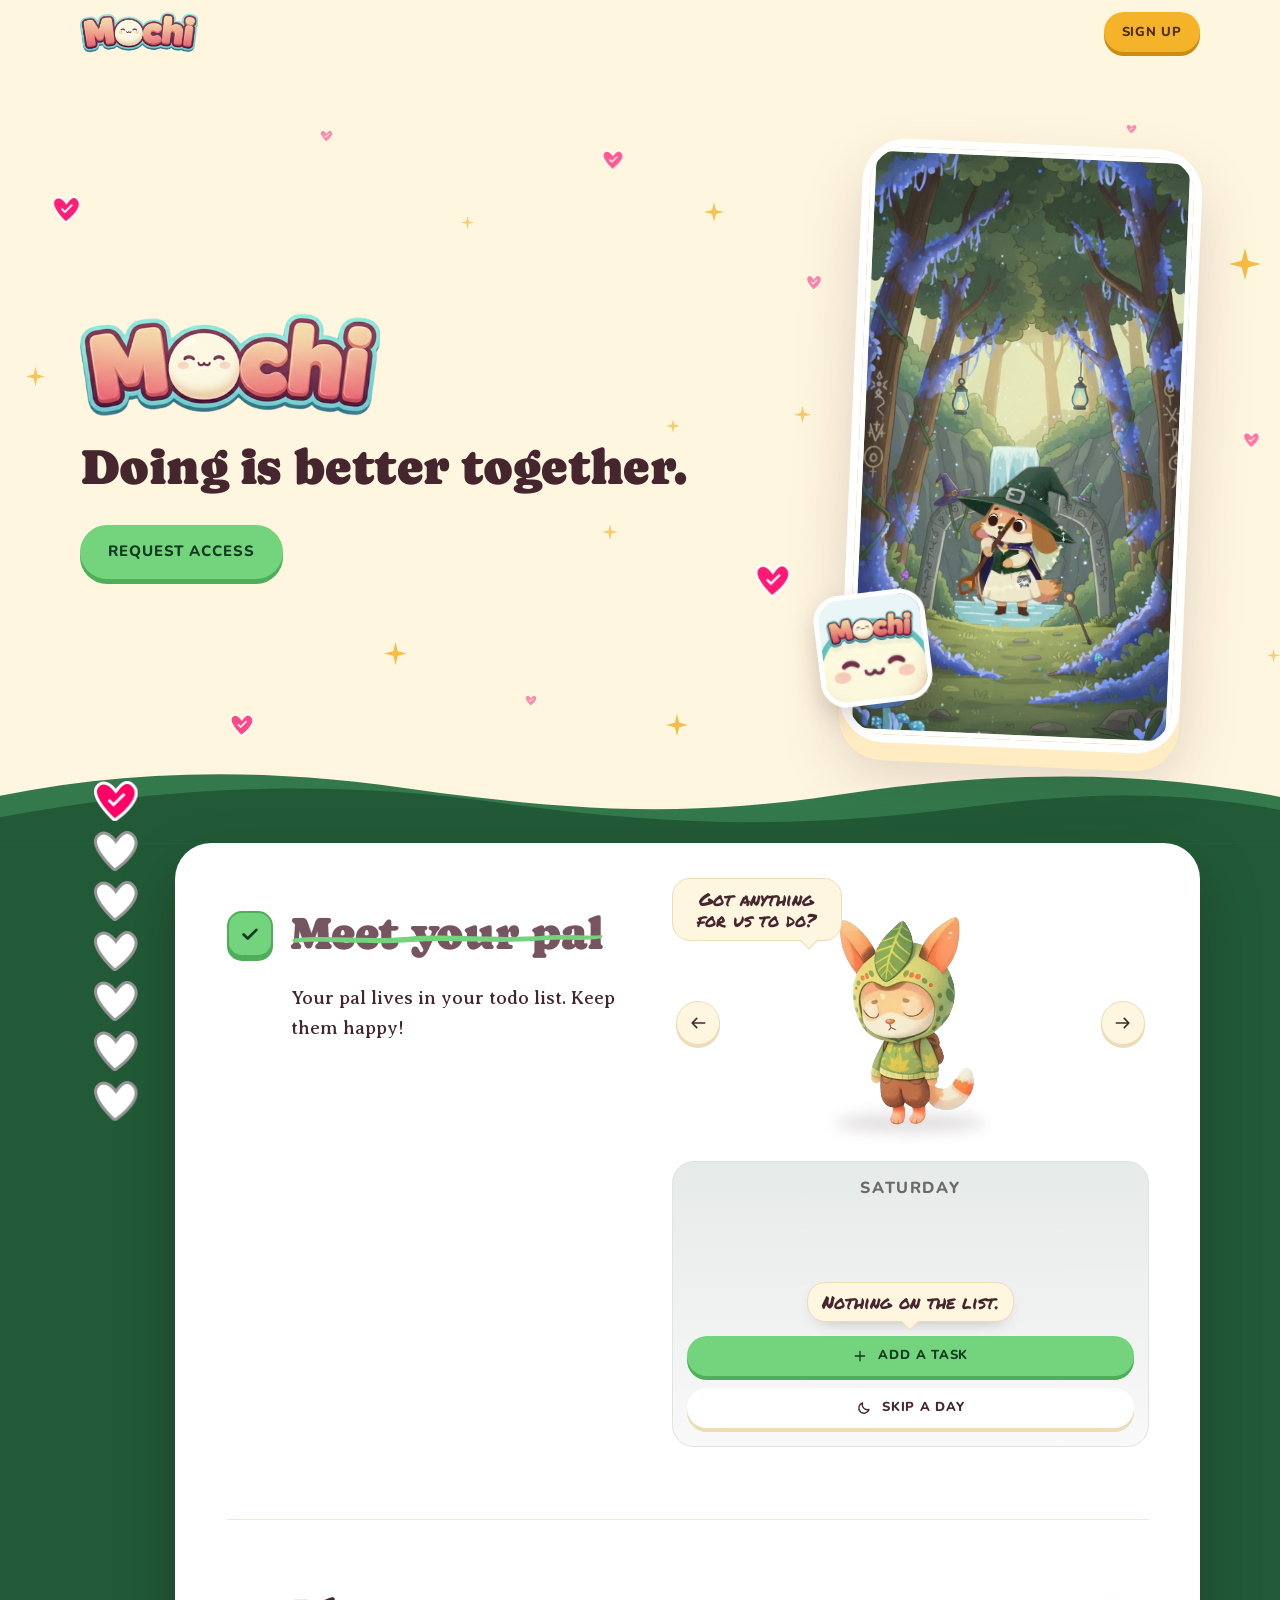
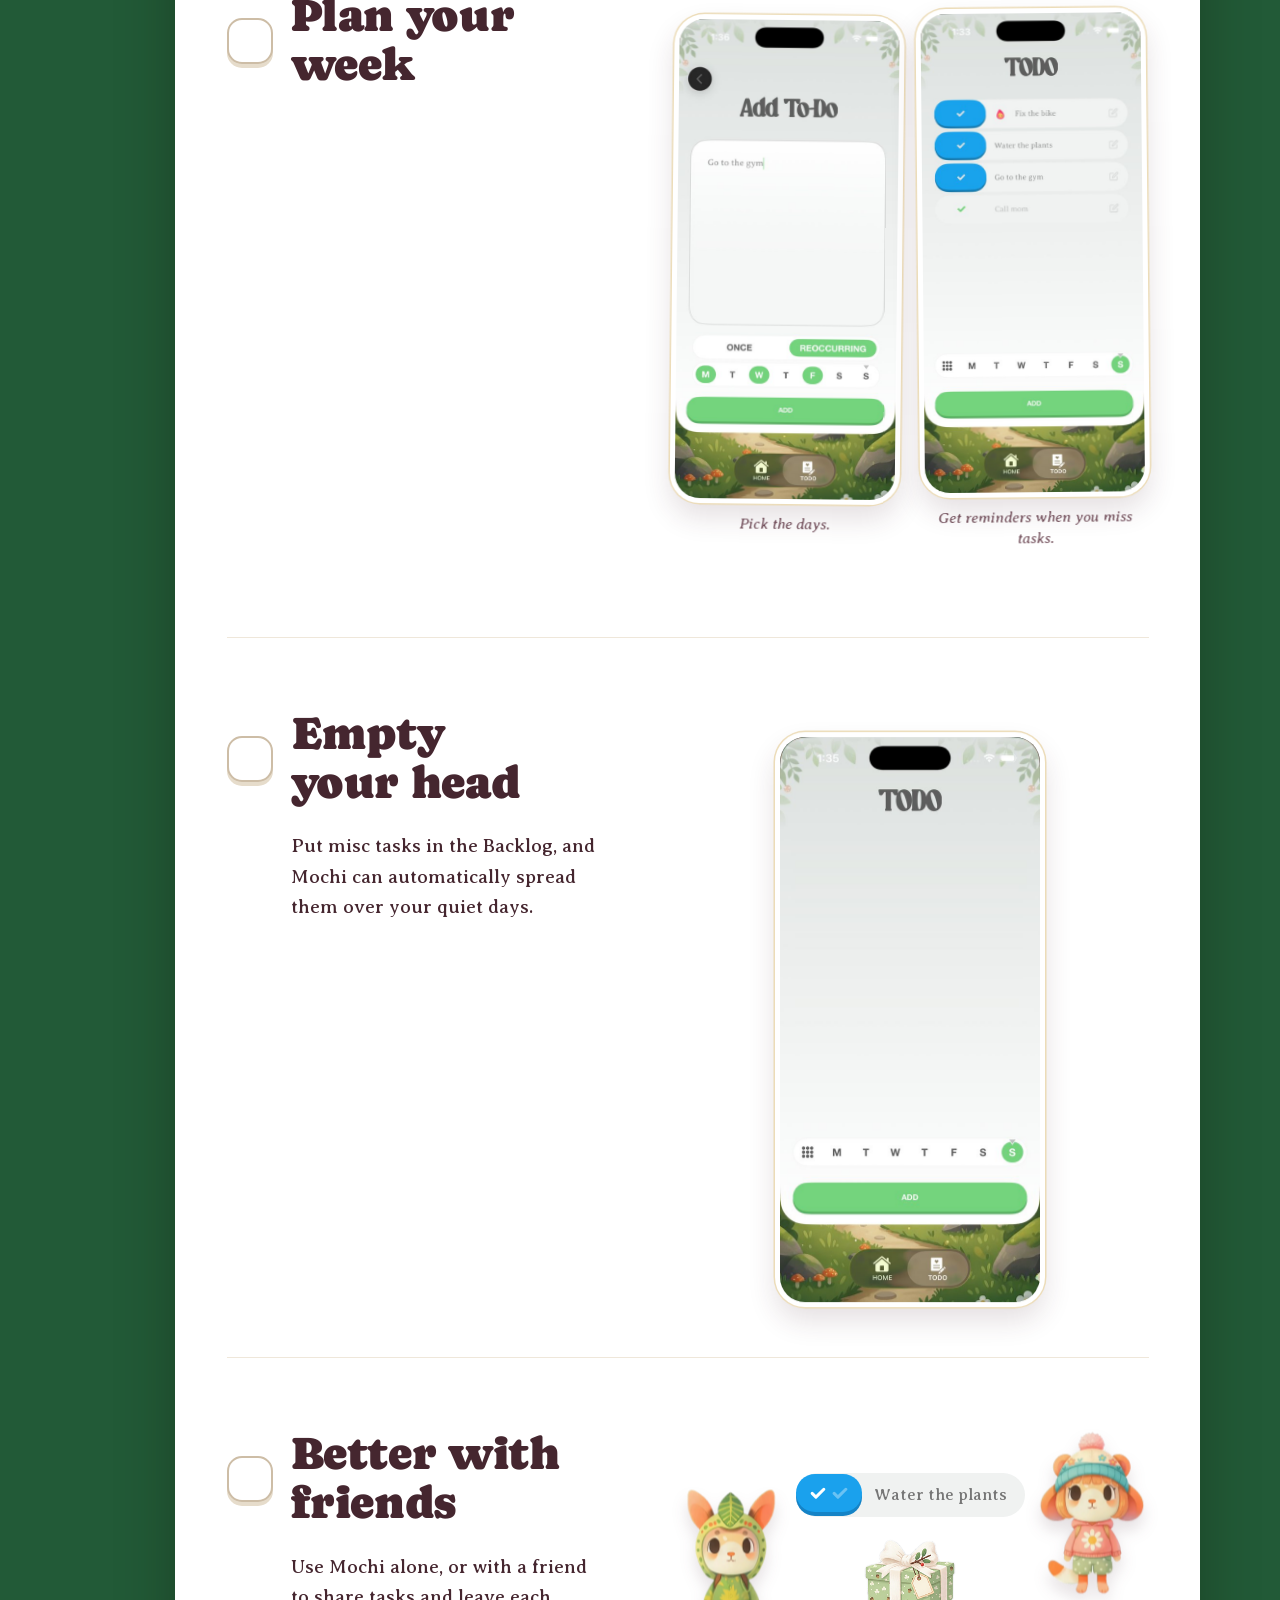
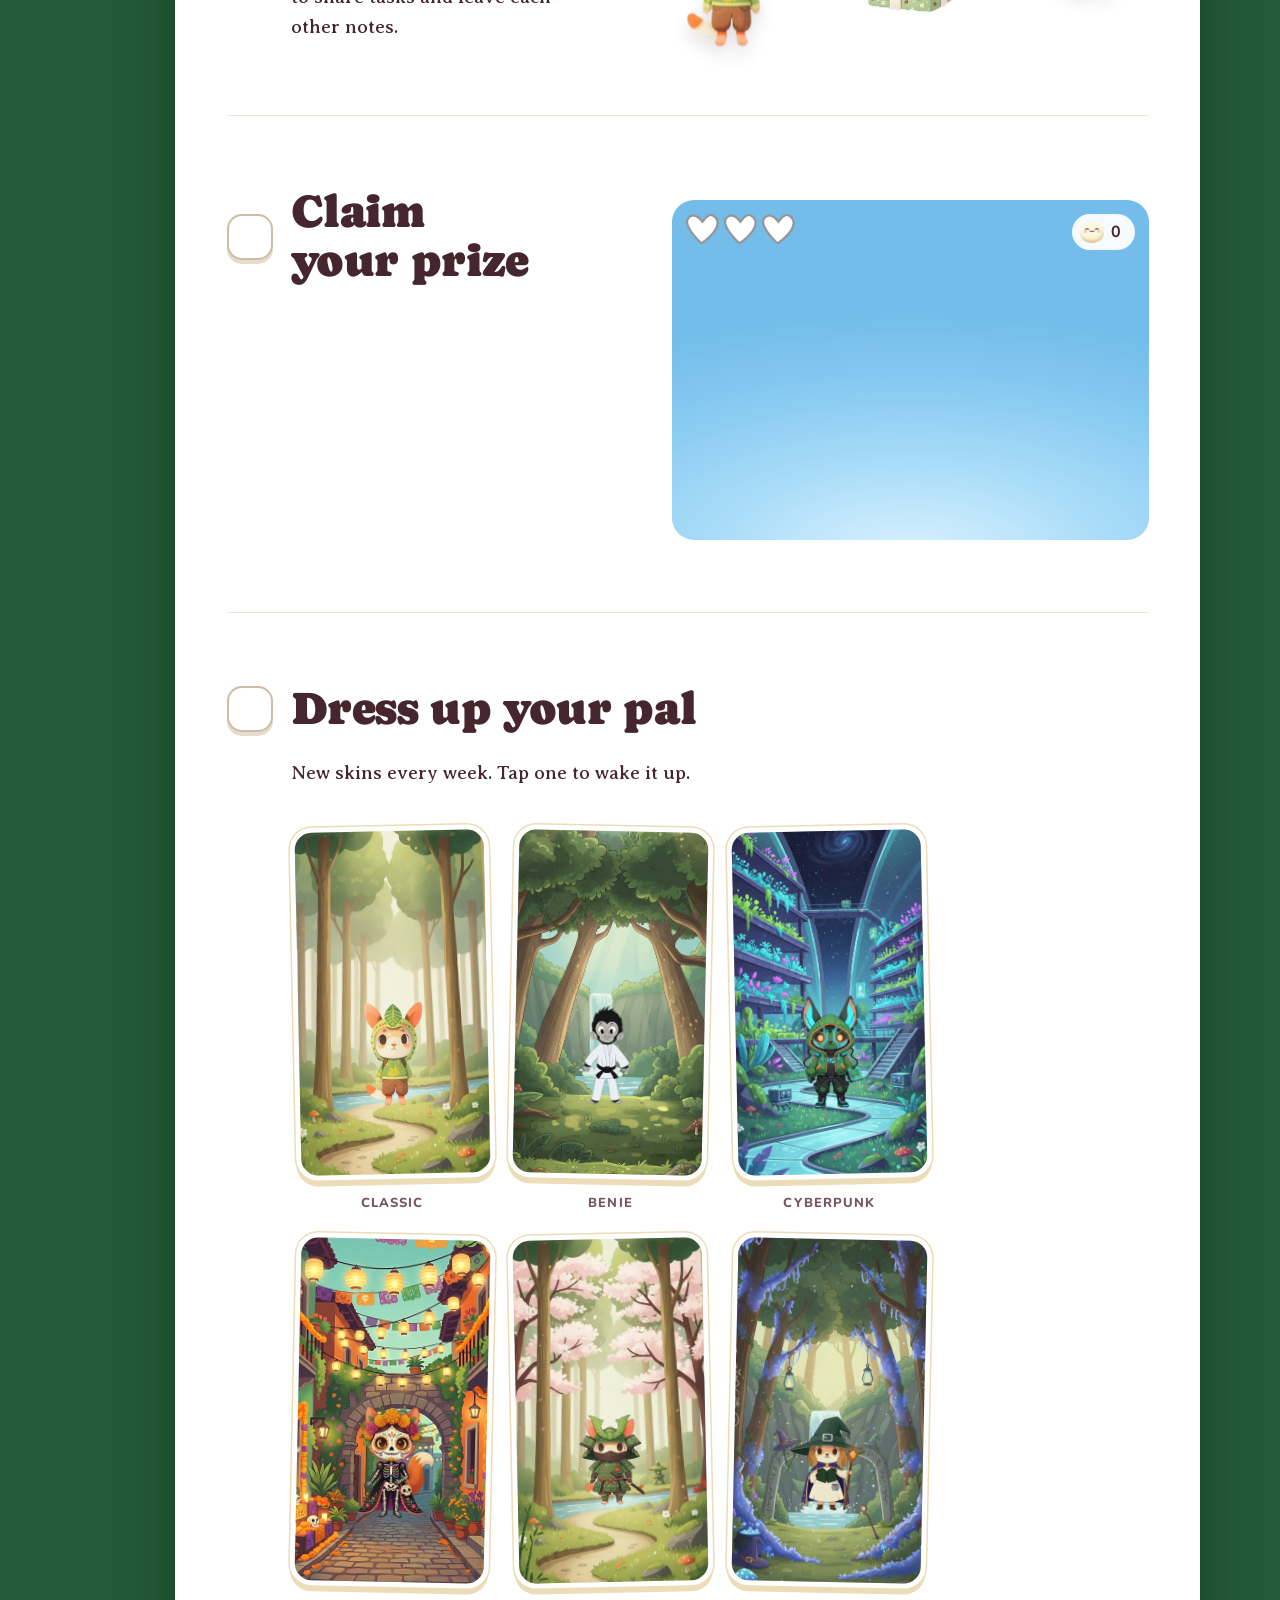
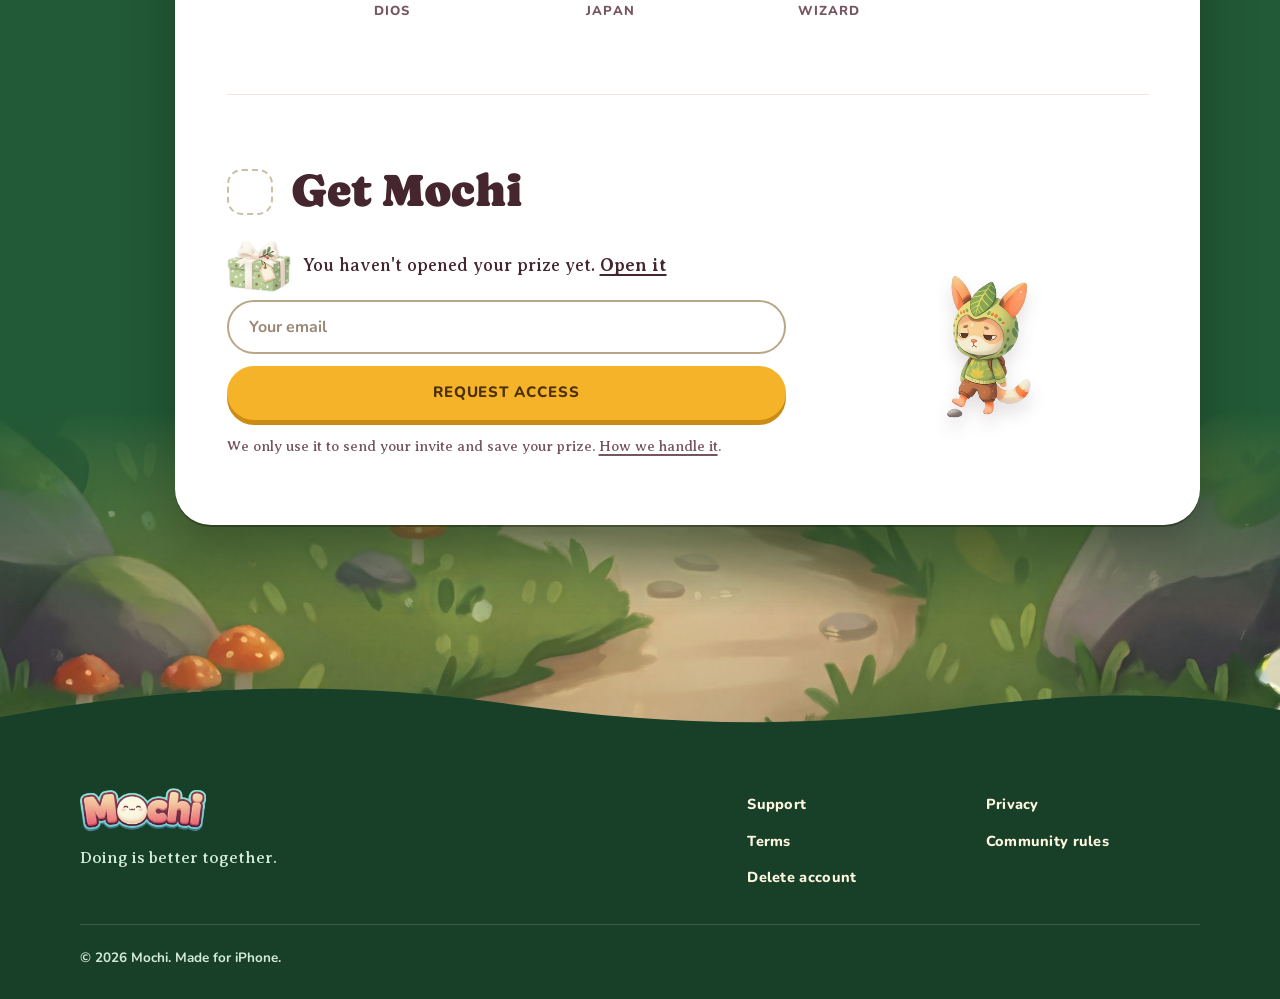
==== commit 035bf523: "Publish 2026-11-27 09:19" ====
--- a/index.html
+++ b/index.html
@@ -98,7 +98,7 @@
              headline is hidden there). --><div class="cta cta-under"><a class="btn " href="/#get" data-request-access>Request access</a></div></div></div></section><section class="floor" id="list" aria-label="What Mochi does, as a todo list"><div class="hill" aria-hidden="true" data-astro-cid-fsosadq3><svg viewBox="0 0 1440 90" preserveAspectRatio="none" data-astro-cid-fsosadq3><path fill="var(--moss-light)" d="M0 46C150 12 300 6 470 30c170 24 300 34 470 8 170-26 330-30 500 6V90H0z" data-astro-cid-fsosadq3></path></svg><svg viewBox="0 0 1440 90" preserveAspectRatio="none" data-astro-cid-fsosadq3><path fill="var(--moss)" d="M0 62C200 26 380 22 560 46c180 24 330 30 520 6 150-19 250-18 360 2V90H0z" data-astro-cid-fsosadq3></path></svg></div><div class="floor-in"><div class="wrap grid"><aside class="rail" aria-label="Hearts earned by reading this page"><ol class="hearts" id="hearts"><li><img src="/images/app/heart-empty.png" alt="" width="44" height="40"><img class="full" src="/images/app/heart-full.png" alt="" width="44" height="40"></li><li><img src="/images/app/heart-empty.png" alt="" width="44" height="40"><img class="full" src="/images/app/heart-full.png" alt="" width="44" height="40"></li><li><img src="/images/app/heart-empty.png" alt="" width="44" height="40"><img class="full" src="/images/app/heart-full.png" alt="" width="44" height="40"></li><li><img src="/images/app/heart-empty.png" alt="" width="44" height="40"><img class="full" src="/images/app/heart-full.png" alt="" width="44" height="40"></li><li><img src="/images/app/heart-empty.png" alt="" width="44" height="40"><img class="full" src="/images/app/heart-full.png" alt="" width="44" height="40"></li><li><img src="/images/app/heart-empty.png" alt="" width="44" height="40"><img class="full" src="/images/app/heart-full.png" alt="" width="44" height="40"></li><li><img src="/images/app/heart-empty.png" alt="" width="44" height="40"><img class="full" src="/images/app/heart-full.png" alt="" width="44" height="40"></li></ol><button class="rail-gift" id="rail-gift" type="button" hidden aria-label="Open the present"><img src="/images/app/present.png" alt="" width="162" height="131"></button></aside><div class="sheet"><ol class="tasks"><li class="task" id="meet" data-task><div class="task-head"><button class="box" type="button" aria-pressed="false" aria-label="Meet your pal: mark as done"><svg class="icon " width="22" height="22" viewBox="0 0 24 24" fill="none" stroke="currentColor" stroke-width="2" stroke-linecap="round" stroke-linejoin="round" aria-hidden="true" focusable="false"><path d="M5 12.5l4.5 4.5L19 7.5"></path></svg></button><h2 class="task-title"><span class="ink">Meet your pal</span><span class="mark" aria-hidden="true"><span>Meet your pal</span></span></h2></div><div class="task-body"><div class="task-say"><p>Your pal lives in your todo list. Keep them happy!</p></div><div class="task-show"><div class="mood" id="mood"><div class="mood-stage"><p class="bubble" id="mood-say" aria-live="polite">Got anything for us to do?</p><img class="mood-pal" id="mood-still" src="/pals/classic/guy-bored.webp" alt="" style="--ar:0.8828;--k:1"><video class="mood-pal" id="mood-video" muted loop playsinline preload="none" aria-hidden="true"></video><button class="pal-flip prev" id="pal-prev" type="button" aria-label="Previous pal"><svg class="icon " width="20" height="20" viewBox="0 0 24 24" fill="none" stroke="currentColor" stroke-width="2" stroke-linecap="round" stroke-linejoin="round" aria-hidden="true" focusable="false"><path d="M4 12h15M13.500 6.500L19 12l-5.500 5.500"></path></svg></button><button class="pal-flip next" id="pal-next" type="button" aria-label="Next pal"><svg class="icon " width="20" height="20" viewBox="0 0 24 24" fill="none" stroke="currentColor" stroke-width="2" stroke-linecap="round" stroke-linejoin="round" aria-hidden="true" focusable="false"><path d="M4 12h15M13.500 6.500L19 12l-5.500 5.500"></path></svg></button></div><div class="mood-list"><p class="label mood-day" id="mood-day">Today</p><ul id="mood-items" aria-label="Your tasks in this demo"></ul><div class="mood-actions"><span class="mood-add-wrap"><p class="mood-empty" id="mood-empty">Nothing on the list.</p><button class="btn small" id="mood-add" type="button"><svg class="icon " width="16" height="16" viewBox="0 0 24 24" fill="none" stroke="currentColor" stroke-width="2" stroke-linecap="round" stroke-linejoin="round" aria-hidden="true" focusable="false"><path d="M12 5v14M5 12h14"></path></svg> Add a task</button></span><button class="btn small quiet" id="mood-skip" type="button"><svg class="icon " width="16" height="16" viewBox="0 0 24 24" fill="none" stroke="currentColor" stroke-width="2" stroke-linecap="round" stroke-linejoin="round" aria-hidden="true" focusable="false"><path d="M19.500 14.200A7.800 7.800 0 0 1 9.800 4.500a7.800 7.800 0 1 0 9.700 9.700z"></path></svg> Skip a day</button></div></div></div></div></div></li><li class="task" id="week" data-task><div class="task-head"><button class="box" type="button" aria-pressed="false" aria-label="Plan your week: mark as done"><svg class="icon " width="22" height="22" viewBox="0 0 24 24" fill="none" stroke="currentColor" stroke-width="2" stroke-linecap="round" stroke-linejoin="round" aria-hidden="true" focusable="false"><path d="M5 12.5l4.5 4.5L19 7.5"></path></svg></button><h2 class="task-title"><span class="ink">Plan your week</span><span class="mark" aria-hidden="true"><span>Plan your week</span></span></h2></div><div class="task-body"><div class="task-say"><p>Pick the days for each repeating task.</p></div><div class="task-show"><div class="shots"><figure><div class="shot"><img src="/images/screens/add.jpg" width="540" height="1174" loading="lazy" alt="Mochi's Add To-Do screen. The task “Go to the gym” is set to reoccurring on Monday, Wednesday and Friday."></div><figcaption>Pick the days.</figcaption></figure><figure><div class="shot"><img src="/images/screens/todo.jpg" width="540" height="1174" loading="lazy" alt="Mochi's Todo screen showing Sunday's four tasks. “Fix the bike” has a small flame because it was missed the day before; “Call mom” is ticked."></div><figcaption>Get reminders when you miss tasks.</figcaption></figure></div></div></div></li><li class="task" id="queue" data-task><div class="task-head"><button class="box" type="button" aria-pressed="false" aria-label="Empty your head: mark as done"><svg class="icon " width="22" height="22" viewBox="0 0 24 24" fill="none" stroke="currentColor" stroke-width="2" stroke-linecap="round" stroke-linejoin="round" aria-hidden="true" focusable="false"><path d="M5 12.5l4.5 4.5L19 7.5"></path></svg></button><h2 class="task-title"><span class="ink">Empty your head</span><span class="mark" aria-hidden="true"><span>Empty your head</span></span></h2></div><div class="task-body"><div class="task-say"><p>Put misc tasks in the Backlog, and Mochi can automatically spread them over your quiet days.</p></div><div class="task-show"><div class="drop" id="drop"><div class="shot" role="img" aria-label="Mochi's Todo screen filling up with five tasks from the Backlog: Renew passport, Clean the oven, Send the gift, Sort the photos, Fix the tap."><img class="drop-base" src="/images/screens/todo-empty.jpg" alt="" width="540" height="1174" loading="lazy"><img class="drop-row" src="/images/screens/row1.jpg" alt="" loading="lazy" style="left:5.39%;top:17.773%;width:88.806%;height:6.064%"><img class="drop-row" src="/images/screens/row2.jpg" alt="" loading="lazy" style="left:5.39%;top:24.409%;width:88.806%;height:6.064%"><img class="drop-row" src="/images/screens/row3.jpg" alt="" loading="lazy" style="left:5.39%;top:31.045%;width:88.806%;height:6.064%"><img class="drop-row" src="/images/screens/row4.jpg" alt="" loading="lazy" style="left:5.39%;top:37.681%;width:88.806%;height:6.064%"><img class="drop-row" src="/images/screens/row5.jpg" alt="" loading="lazy" style="left:5.39%;top:44.317%;width:88.806%;height:6.064%"></div></div></div></div></li><li class="task" id="partner" data-task><div class="task-head"><button class="box" type="button" aria-pressed="false" aria-label="Better with friends: mark as done"><svg class="icon " width="22" height="22" viewBox="0 0 24 24" fill="none" stroke="currentColor" stroke-width="2" stroke-linecap="round" stroke-linejoin="round" aria-hidden="true" focusable="false"><path d="M5 12.5l4.5 4.5L19 7.5"></path></svg></button><h2 class="task-title"><span class="ink">Better with friends</span><span class="mark" aria-hidden="true"><span>Better with friends</span></span></h2></div><div class="task-body"><div class="task-say"><p>Use Mochi alone, or with a friend to share tasks and leave each other notes.</p></div><div class="task-show"><div class="pair"><img class="pair-pal" id="pair-you" src="/pals/classic/shelf.webp" alt="" width="480" height="864" loading="lazy"><div class="pair-mid"><!-- A shared task, as the app draws it: two checks, your friend's (done) and yours (faded).
                        Tick it and the row flips over, like a card, to the note your friend left you. --><div class="pair-card" id="pair-card"><div class="pair-flip" id="pair-flip"><div class="pair-face pair-front"><p class="pair-task" id="pair-task"><button class="sbox" id="pair-tick" type="button" aria-pressed="false" aria-label="Water the plants. Your friend did it. Tick it too."><span class="sbox-friend"><svg width="20" height="20" viewBox="0 0 24 24" fill="none" stroke="currentColor" stroke-width="3.6" stroke-linecap="round" stroke-linejoin="round" aria-hidden="true"><path d="M5 12.5l4.5 4.5L19 7.5"></path></svg></span><span class="sbox-you"><svg width="20" height="20" viewBox="0 0 24 24" fill="none" stroke="currentColor" stroke-width="3.6" stroke-linecap="round" stroke-linejoin="round" aria-hidden="true"><path d="M5 12.5l4.5 4.5L19 7.5"></path></svg></span></button><span>Water the plants</span></p></div><button class="pair-face pair-back" id="pair-note" type="button" tabindex="-1" aria-hidden="true" aria-label="A note from your friend: Proud of you today. Tap to turn it back."><span class="pair-from"><img src="/images/app/heart-full.png" alt="" width="44" height="40" loading="lazy"> From your friend</span><span class="pair-words">Proud of you today.</span></button></div><span class="pair-burst" id="pair-burst" aria-hidden="true"></span></div><button class="pair-gift" id="pair-gift" type="button" aria-expanded="false" aria-controls="pair-card" aria-label="Open the note from your friend"><img src="/images/app/present.png" alt="" width="162" height="131" loading="lazy"></button></div><img class="pair-pal" id="pair-friend" src="/images/app/girl-calm.webp" alt="" width="480" height="864" loading="lazy"></div></div></div></li><li class="task" id="hearts-task" data-task><div class="task-head"><button class="box" type="button" aria-pressed="false" aria-label="Claim your prize: mark as done"><svg class="icon " width="22" height="22" viewBox="0 0 24 24" fill="none" stroke="currentColor" stroke-width="2" stroke-linecap="round" stroke-linejoin="round" aria-hidden="true" focusable="false"><path d="M5 12.5l4.5 4.5L19 7.5"></path></svg></button><h2 class="task-title"><span class="ink">Claim your prize</span><span class="mark" aria-hidden="true"><span>Claim your prize</span></span></h2></div><div class="task-body"><div class="task-say"><p>Earn Mochi Bucks by finishing tasks, get skins.</p></div><div class="task-show"><div class="earned"><div class="crystal-stage" id="crystal-stage" data-roll="https://eepvspirsftjqhtxdshv.supabase.co/functions/v1/crystal-roll"><canvas aria-hidden="true"></canvas><span class="crystal-hearts" id="crystal-hearts" aria-hidden="true"><span class="crystal-heart"><img src="/images/app/heart-empty.png" alt="" width="44" height="40" loading="lazy"><img class="full" src="/images/app/heart-full.png" alt="" width="44" height="40" loading="lazy"></span><span class="crystal-heart"><img src="/images/app/heart-empty.png" alt="" width="44" height="40" loading="lazy"><img class="full" src="/images/app/heart-full.png" alt="" width="44" height="40" loading="lazy"></span><span class="crystal-heart"><img src="/images/app/heart-empty.png" alt="" width="44" height="40" loading="lazy"><img class="full" src="/images/app/heart-full.png" alt="" width="44" height="40" loading="lazy"></span></span><span class="crystal-pill" id="crystal-pill"><img src="/images/app/coin.png" alt="" width="100" height="93" loading="lazy"><b id="crystal-bucks" aria-label="Mochi Bucks">0</b></span><button class="crystal-hit" id="crystal-hit" type="button" disabled aria-label="Open the crystal to win Mochi Bucks and hearts"></button><p class="crystal-total" id="crystal-total" hidden><img src="/images/app/coin.png" alt="" width="100" height="93"><b id="crystal-total-n">0</b><span>Mochi Bucks</span></p><!-- Until it is claimed, the win waits wrapped in a present (public/js/crystal.js). --><a class="crystal-present" id="crystal-present" href="#get" data-request-access hidden aria-label="Your present. Sign up below to claim it."><img src="/images/app/present.png" alt="" width="162" height="131" loading="lazy"></a><p class="crystal-hint" aria-live="polite">Tap to win a prize. What's inside?</p></div><div class="crystal-win" id="crystal-win" hidden role="status"><span class="win-fx" aria-hidden="true"><i style="--i:0"></i><i style="--i:1"></i><i style="--i:2"></i><i style="--i:3"></i><i style="--i:4"></i><i style="--i:5"></i><i style="--i:6"></i><i style="--i:7"></i><i style="--i:8"></i><i style="--i:9"></i><i style="--i:10"></i><i style="--i:11"></i></span><p class="crystal-win-head" id="crystal-win-head">Claim your prize</p><p id="crystal-win-text" hidden></p><a class="btn gold crystal-claim" id="crystal-claim" href="#get" data-request-access>Sign up <b class="crystal-left" id="crystal-left" aria-label="time left">60:00</b></a></div></div></div></div></li><li class="task" id="worlds" data-task><div class="task-head"><button class="box" type="button" aria-pressed="false" aria-label="Dress up your pal: mark as done"><svg class="icon " width="22" height="22" viewBox="0 0 24 24" fill="none" stroke="currentColor" stroke-width="2" stroke-linecap="round" stroke-linejoin="round" aria-hidden="true" focusable="false"><path d="M5 12.5l4.5 4.5L19 7.5"></path></svg></button><h2 class="task-title"><span class="ink">Dress up your pal</span><span class="mark" aria-hidden="true"><span>Dress up your pal</span></span></h2></div><div class="task-body"><div class="task-say"><p>New skins every week. Tap one to wake it up.</p></div><div class="task-show"><ul class="shelf" id="shelf"><li><button class="world" type="button" data-base="/pals/classic/shelf" aria-label="Classic skin: play"><img class="world-bg" src="/pals/bg/classic.jpg" alt="" width="830" height="1800" loading="lazy"><img class="world-pal" src="/pals/classic/shelf.webp" alt="" loading="lazy" style="--ar:0.5556;--k:1"></button><span class="label">Classic</span></li><li><button class="world" type="button" data-base="/pals/bennie/shelf" aria-label="Benie skin: play"><img class="world-bg" src="/pals/bg/bennie.jpg" alt="" width="830" height="1800" loading="lazy"><img class="world-pal" src="/pals/bennie/shelf.webp" alt="" loading="lazy" style="--ar:1;--k:1"></button><span class="label">Benie</span></li><li><button class="world" type="button" data-base="/pals/cyberpunk/shelf" aria-label="Cyberpunk skin: play"><img class="world-bg" src="/pals/bg/cyberpunk.jpg" alt="" width="830" height="1800" loading="lazy"><img class="world-pal" src="/pals/cyberpunk/shelf.webp" alt="" loading="lazy" style="--ar:1;--k:1"></button><span class="label">Cyberpunk</span></li><li><button class="world" type="button" data-base="/pals/dios/shelf" aria-label="Dios skin: play"><img class="world-bg" src="/pals/bg/dios.jpg" alt="" width="830" height="1800" loading="lazy"><img class="world-pal" src="/pals/dios/shelf.webp" alt="" loading="lazy" style="--ar:1;--k:1"></button><span class="label">Dios</span></li><li><button class="world" type="button" data-base="/pals/japan/shelf" aria-label="Japan skin: play"><img class="world-bg" src="/pals/bg/japan.jpg" alt="" width="830" height="1800" loading="lazy"><img class="world-pal" src="/pals/japan/shelf.webp" alt="" loading="lazy" style="--ar:1;--k:1"></button><span class="label">Japan</span></li><li><button class="world" type="button" data-base="/pals/wizard/shelf" aria-label="Wizard skin: play"><img class="world-bg" src="/pals/bg/wizard.jpg" alt="" width="830" height="1800" loading="lazy"><img class="world-pal" src="/pals/wizard/shelf.webp" alt="" loading="lazy" style="--ar:1;--k:1"></button><span class="label">Wizard</span></li></ul></div></div></li><li class="task" id="get" data-task data-locked><div class="task-head"><button class="box" type="button" aria-pressed="false" aria-label="Get Mochi: mark as done" disabled><svg class="icon " width="22" height="22" viewBox="0 0 24 24" fill="none" stroke="currentColor" stroke-width="2" stroke-linecap="round" stroke-linejoin="round" aria-hidden="true" focusable="false"><path d="M5 12.5l4.5 4.5L19 7.5"></path></svg></button><h2 class="task-title"><span class="ink">Get Mochi</span><span class="mark" aria-hidden="true"><span>Get Mochi</span></span></h2></div><div class="task-body"><div class="task-say"></div><div class="task-show"><div class="get"><!-- The pal plays its clip (bored until you sign up, calm after); the still shows first and stays
                      when motion is reduced or the clip can't play. --><div class="get-stage" id="get-stage"><div class="get-pal" aria-hidden="true"><img class="get-pal-still" id="get-pal" src="/pals/classic/guy-bored.webp" alt="" width="768" height="870" loading="lazy"><video class="get-pal-clip" id="get-pal-clip" muted loop playsinline preload="none"></video></div></div><div class="get-do"><form class="access" id="access" novalidate><!-- The last heart (it fills when you sign up), next to the prize if one is waiting,
-                           and only then: the line is always the prize itself. --><div class="access-lead"><span class="get-heart" id="get-heart" aria-hidden="true"><img src="/images/app/heart-empty.png" alt="" width="44" height="40" loading="lazy"><img class="full" src="/images/app/heart-full.png" alt="" width="44" height="40" loading="lazy"></span><p class="access-bonus" id="access-bonus" hidden></p><!-- Never opened the crystal: the present that followed you down lands here, with a nudge. --><a class="get-gift" id="get-gift" href="#hearts-task" aria-label="Open your prize" hidden><img src="/images/app/present.png" alt="" width="162" height="131" loading="lazy"></a><p class="get-remind" id="get-remind" hidden>You haven't opened your prize yet. <a href="#hearts-task">Open it</a></p></div><label class="sr-only" for="access-email">Your email</label><div class="access-row"><input id="access-email" name="email" type="email" inputmode="email" autocomplete="email" autocapitalize="off" spellcheck="false" placeholder="Your email" maxlength="254" required><input class="access-trap" name="website" type="text" tabindex="-1" autocomplete="off" aria-hidden="true"><button class="btn gold" type="submit" id="access-go">Request access</button></div><p class="access-msg" id="access-msg" role="status" aria-live="polite"></p><p class="access-fine">We only use it to send your invite and save your prize. <a href="/privacy/#website">How we handle it</a>.</p></form></div></div></div></div></li></ol></div></div><div class="floor-art" aria-hidden="true"><div class="hill" aria-hidden="true" data-astro-cid-fsosadq3><svg viewBox="0 0 1440 90" preserveAspectRatio="none" data-astro-cid-fsosadq3><path fill="var(--moss-deep)" d="M0 62C200 26 380 22 560 46c180 24 330 30 520 6 150-19 250-18 360 2V90H0z" data-astro-cid-fsosadq3></path></svg></div></div></div></section><div class="claim-bar" id="claim-bar" hidden><a class="btn gold" id="claim-bar-btn" href="#get">Sign up <b class="crystal-left" id="claim-bar-left">10:00.000</b></a></div><div class="present-dock" id="present-dock" hidden><p class="present-say" aria-hidden="true">Don't forget to claim me by signing up below!</p><a class="present-dock-gift" href="#get" aria-label="Your present. Sign up below to claim it."><img src="/images/app/present.png" alt="" width="162" height="131"></a></div><script src="/js/delight.js?v=mwwpmipm" defer></script><script src="/js/lottie_light.min.js" defer></script><script src="/js/coinpile.js?v=mwwpmipm" defer></script><script src="/js/crystal.js?v=mwwpmipm" defer></script></main><footer class="site-footer" data-astro-cid-jo6i4kqk><div class="ground" data-astro-cid-jo6i4kqk><div class="wrap inner" data-astro-cid-jo6i4kqk><div class="who" data-astro-cid-jo6i4kqk><img src="/images/logotype.png" alt="Mochi" width="126" height="44" data-astro-cid-jo6i4kqk><p id="foot-line" data-astro-cid-jo6i4kqk>Doing is better together.</p></div><nav aria-label="Footer" data-astro-cid-jo6i4kqk><ul data-astro-cid-jo6i4kqk><li data-astro-cid-jo6i4kqk><a href="/support/" data-astro-cid-jo6i4kqk>Support</a></li><li data-astro-cid-jo6i4kqk><a href="/privacy/" data-astro-cid-jo6i4kqk>Privacy</a></li><li data-astro-cid-jo6i4kqk><a href="/eula/" data-astro-cid-jo6i4kqk>Terms</a></li><li data-astro-cid-jo6i4kqk><a href="/community/" data-astro-cid-jo6i4kqk>Community rules</a></li><li data-astro-cid-jo6i4kqk><a href="/delete-account/" data-astro-cid-jo6i4kqk>Delete account</a></li></ul></nav><p class="fine" data-astro-cid-jo6i4kqk>© 2026 Mochi. Made for iPhone.</p></div></div></footer></body></html><script>(function(){const lines = {"idle":["Tiny steps still count!","I like it here with you.","Today feels like a good day."],"bored":["Got anything for us to do?","Sooo bored… add a task?","My paws are itching to help."],"overwhelmed":["Phew, that's a big pile…","One at a time. We've got this.","Deep breath with me?"],"taskDone":["Yay! One down!","Look at you go!","Done and dusted!"],"overwhelmedTaskDone":["One less! I can breathe again.","Ahh, lighter already. Thank you!"],"calmAgain":["All caught up. So calm now!","We did it! Calm day unlocked."]};
+                           and only then: the line is always the prize itself. --><div class="access-lead"><span class="get-heart" id="get-heart" aria-hidden="true"><img src="/images/app/heart-empty.png" alt="" width="44" height="40" loading="lazy"><img class="full" src="/images/app/heart-full.png" alt="" width="44" height="40" loading="lazy"></span><p class="access-bonus" id="access-bonus" hidden></p><!-- Never opened the crystal: the present that followed you down lands here, with a nudge. --><a class="get-gift" id="get-gift" href="#hearts-task" aria-label="Open your prize" hidden><img src="/images/app/present.png" alt="" width="162" height="131" loading="lazy"></a><p class="get-remind" id="get-remind" hidden>You haven't opened your prize yet. <a href="#hearts-task">Open it</a></p></div><label class="sr-only" for="access-email">Your email</label><div class="access-row"><input id="access-email" name="email" type="email" inputmode="email" autocomplete="email" autocapitalize="off" spellcheck="false" placeholder="Your email" maxlength="254" required><input class="access-trap" name="website" type="text" tabindex="-1" autocomplete="off" aria-hidden="true"><button class="btn gold" type="submit" id="access-go">Request access</button></div><p class="access-msg" id="access-msg" role="status" aria-live="polite"></p><p class="access-fine">We only use it to send your invite and save your prize. <a href="/privacy/#website">How we handle it</a>.</p></form></div></div></div></div></li></ol></div></div><div class="floor-art" aria-hidden="true"><div class="hill" aria-hidden="true" data-astro-cid-fsosadq3><svg viewBox="0 0 1440 90" preserveAspectRatio="none" data-astro-cid-fsosadq3><path fill="var(--moss-deep)" d="M0 62C200 26 380 22 560 46c180 24 330 30 520 6 150-19 250-18 360 2V90H0z" data-astro-cid-fsosadq3></path></svg></div></div></div></section><div class="claim-bar" id="claim-bar" hidden><a class="btn gold" id="claim-bar-btn" href="#get">Sign up <b class="crystal-left" id="claim-bar-left">10:00.000</b></a></div><div class="present-dock" id="present-dock" hidden><p class="present-say" aria-hidden="true">Don't forget to claim me by signing up below!</p><a class="present-dock-gift" href="#get" aria-label="Your present. Sign up below to claim it."><img src="/images/app/present.png" alt="" width="162" height="131"></a></div><script src="/js/delight.js?v=mwz8xpeh" defer></script><script src="/js/lottie_light.min.js" defer></script><script src="/js/coinpile.js?v=mwz8xpeh" defer></script><script src="/js/crystal.js?v=mwz8xpeh" defer></script></main><footer class="site-footer" data-astro-cid-jo6i4kqk><div class="ground" data-astro-cid-jo6i4kqk><div class="wrap inner" data-astro-cid-jo6i4kqk><div class="who" data-astro-cid-jo6i4kqk><img src="/images/logotype.png" alt="Mochi" width="126" height="44" data-astro-cid-jo6i4kqk><p id="foot-line" data-astro-cid-jo6i4kqk>Doing is better together.</p></div><nav aria-label="Footer" data-astro-cid-jo6i4kqk><ul data-astro-cid-jo6i4kqk><li data-astro-cid-jo6i4kqk><a href="/support/" data-astro-cid-jo6i4kqk>Support</a></li><li data-astro-cid-jo6i4kqk><a href="/privacy/" data-astro-cid-jo6i4kqk>Privacy</a></li><li data-astro-cid-jo6i4kqk><a href="/eula/" data-astro-cid-jo6i4kqk>Terms</a></li><li data-astro-cid-jo6i4kqk><a href="/community/" data-astro-cid-jo6i4kqk>Community rules</a></li><li data-astro-cid-jo6i4kqk><a href="/delete-account/" data-astro-cid-jo6i4kqk>Delete account</a></li></ul></nav><p class="fine" data-astro-cid-jo6i4kqk>© 2026 Mochi. Made for iPhone.</p></div></div></footer></body></html><script>(function(){const lines = {"idle":["Tiny steps still count!","I like it here with you.","Today feels like a good day."],"bored":["Got anything for us to do?","Sooo bored… add a task?","My paws are itching to help."],"overwhelmed":["Phew, that's a big pile…","One at a time. We've got this.","Deep breath with me?"],"taskDone":["Yay! One down!","Look at you go!","Done and dusted!"],"overwhelmedTaskDone":["One less! I can breathe again.","Ahh, lighter already. Thank you!"],"calmAgain":["All caught up. So calm now!","We did it! Calm day unlocked."]};
 const ideas = ["Water the plants","Call mom","Fold the laundry","Buy oat milk","Reply to Sam","Book the dentist","Take out the trash","Stretch for ten minutes"];
 const demoPals = [{"skin":"classic","name":"Classic","bored":{"base":"/pals/classic/guy-bored","ar":0.8828,"k":1},"overwhelmed":{"base":"/pals/classic/guy-overwhelmed","ar":0.5556,"k":1},"idle":{"base":"/pals/classic/shelf","ar":0.5556,"k":1}},{"skin":"bennie","name":"Benie","bored":{"base":"/pals/bennie/guy-bored","ar":1,"k":1.5},"overwhelmed":{"base":"/pals/bennie/guy-overwhelmed","ar":1,"k":1},"idle":{"base":"/pals/bennie/shelf","ar":1,"k":1}},{"skin":"cyberpunk","name":"Cyberpunk","bored":{"base":"/pals/cyberpunk/guy-bored","ar":1,"k":1},"overwhelmed":{"base":"/pals/cyberpunk/guy-overwhelmed","ar":1,"k":1},"idle":{"base":"/pals/cyberpunk/shelf","ar":1,"k":1}},{"skin":"dios","name":"Dios","bored":{"base":"/pals/dios/girl-bored","ar":1,"k":1},"overwhelmed":{"base":"/pals/dios/girl-overwhelmed","ar":1,"k":1},"idle":{"base":"/pals/dios/shelf","ar":1,"k":1}},{"skin":"japan","name":"Japan","bored":{"base":"/pals/japan/guy-bored","ar":1,"k":1},"overwhelmed":{"base":"/pals/japan/guy-overwhelmed","ar":1,"k":1},"idle":{"base":"/pals/japan/shelf","ar":1,"k":1}},{"skin":"wizard","name":"Wizard","bored":{"base":"/pals/wizard/girl-bored","ar":1,"k":1},"overwhelmed":{"base":"/pals/wizard/girl-overwhelmed","ar":1,"k":1},"idle":{"base":"/pals/wizard/shelf","ar":1,"k":1}}];
 const brandPals = {"classic":{"bored":"/pals/classic/guy-bored","calm":"/pals/classic/shelf","friend":"/images/app/girl-calm.webp","calmK":1,"friendK":1},"cyberpunk":{"bored":"/pals/cyberpunk/guy-bored","calm":"/pals/cyberpunk/shelf","friend":"/pals/cyberpunk/girl-bored.webp","calmK":1,"friendK":1},"dios":{"bored":"/pals/dios/girl-bored","calm":"/pals/dios/shelf","friend":"/pals/dios/guy-bored.webp","calmK":1,"friendK":1},"japan":{"bored":"/pals/japan/guy-bored","calm":"/pals/japan/shelf","friend":"/pals/japan/girl-bored.webp","calmK":1,"friendK":1.5},"wizard":{"bored":"/pals/wizard/girl-bored","calm":"/pals/wizard/shelf","friend":"/pals/wizard/guy-bored.webp","calmK":1,"friendK":1},"bennie":{"bored":"/pals/bennie/guy-bored","calm":"/pals/bennie/shelf","friend":"/pals/bennie/girl-bored.webp","calmK":1,"friendK":1.5}};
